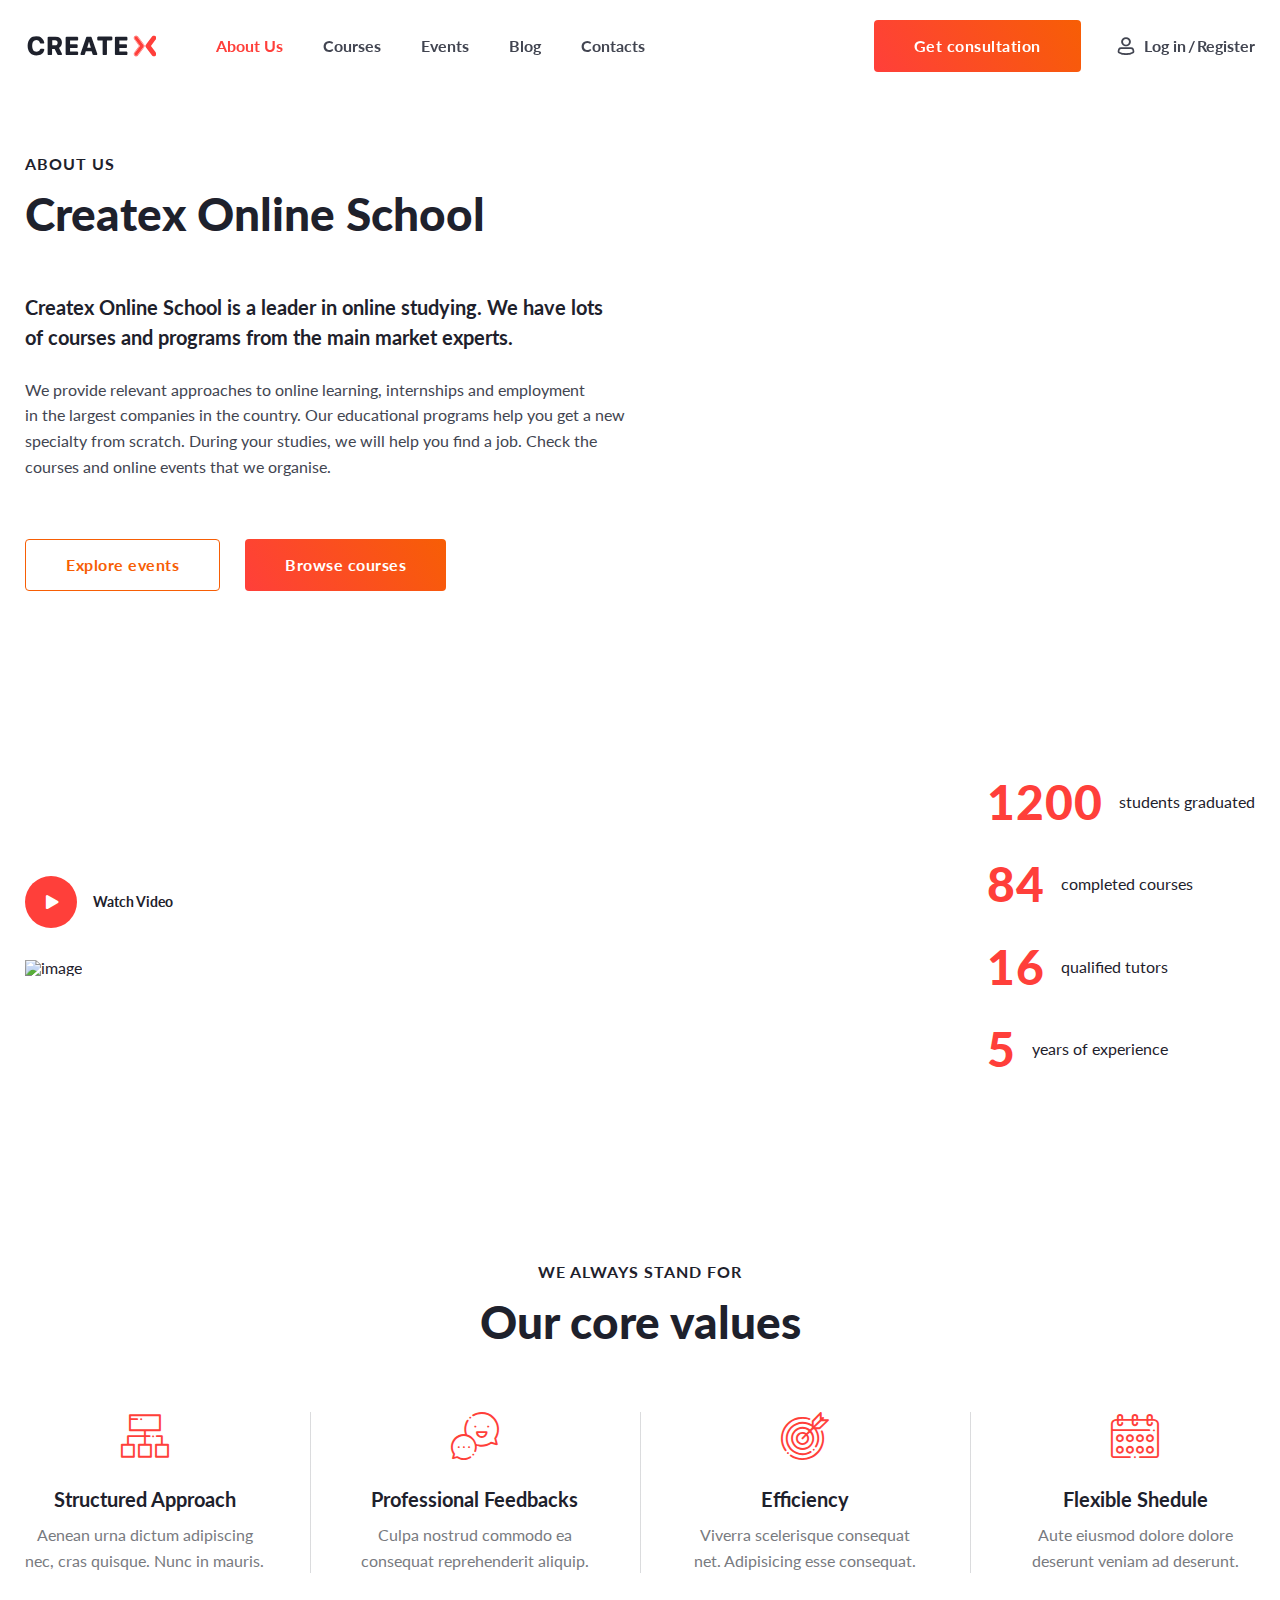
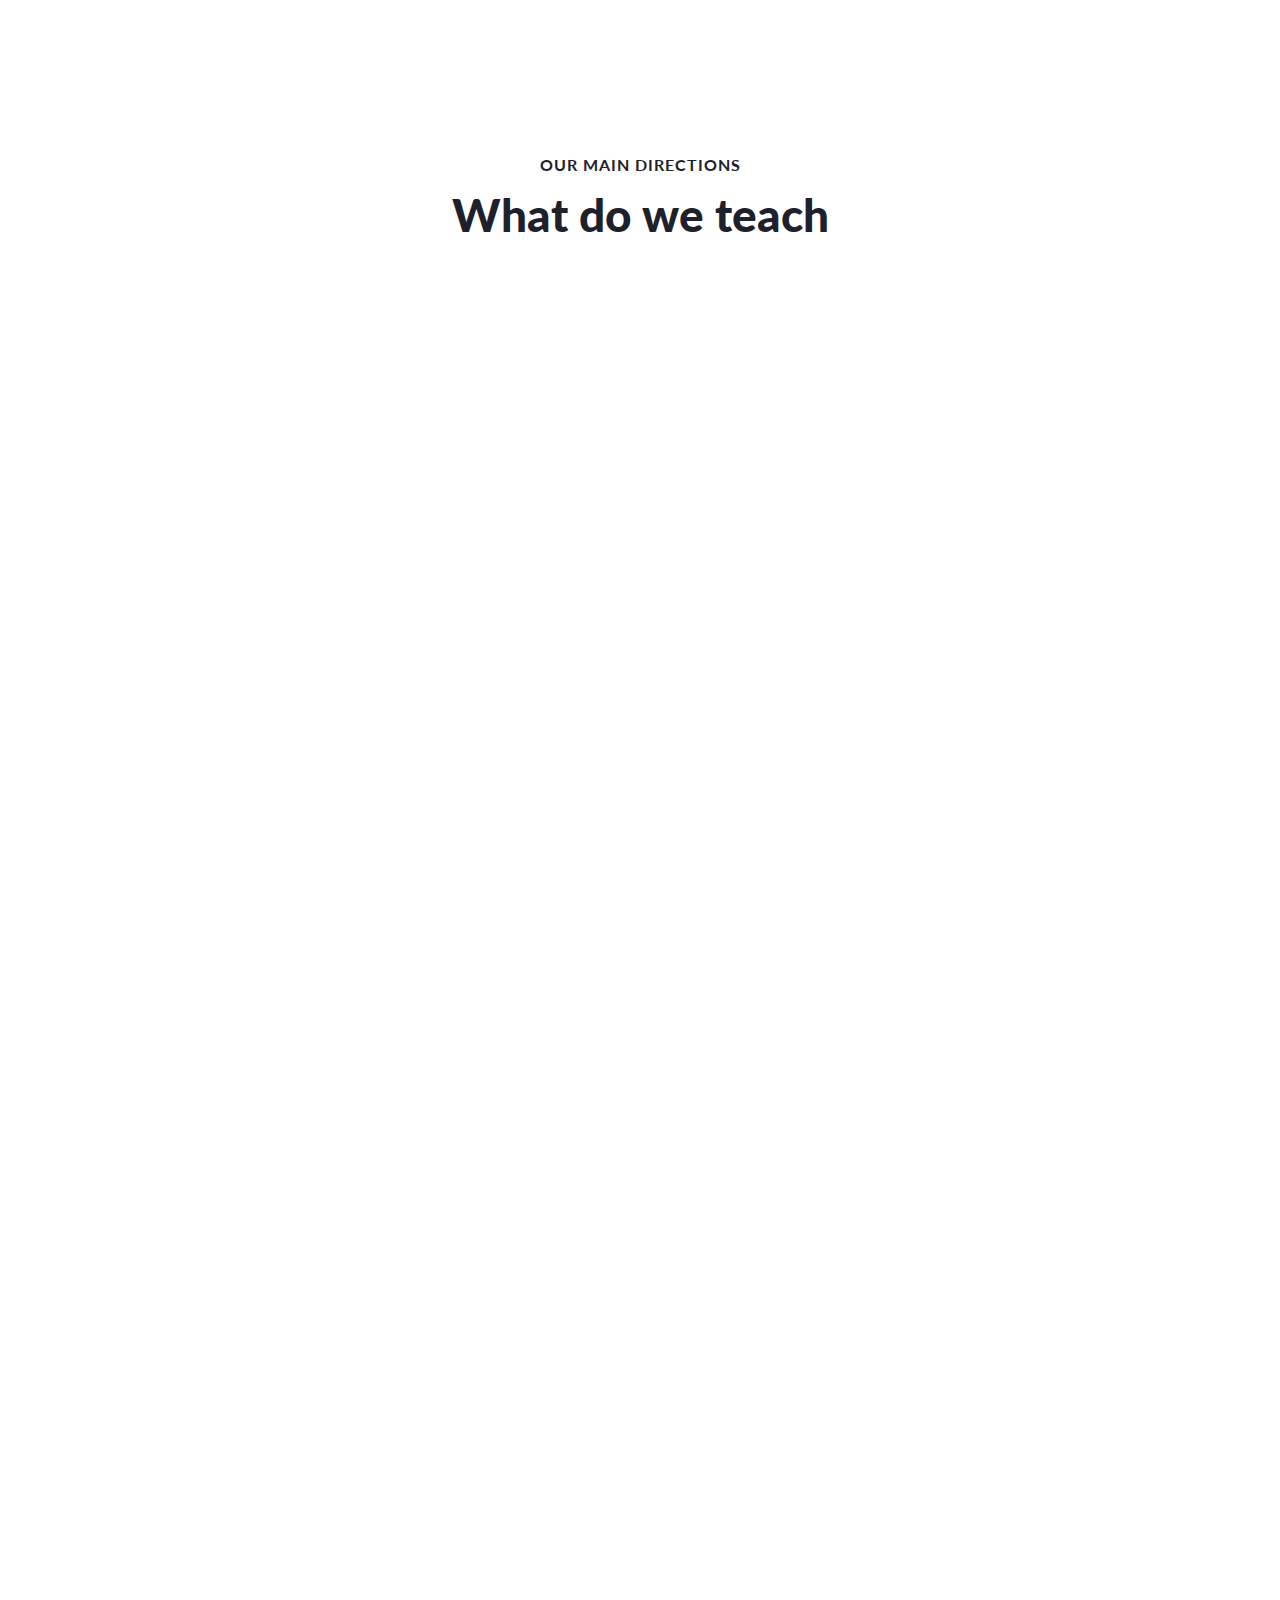
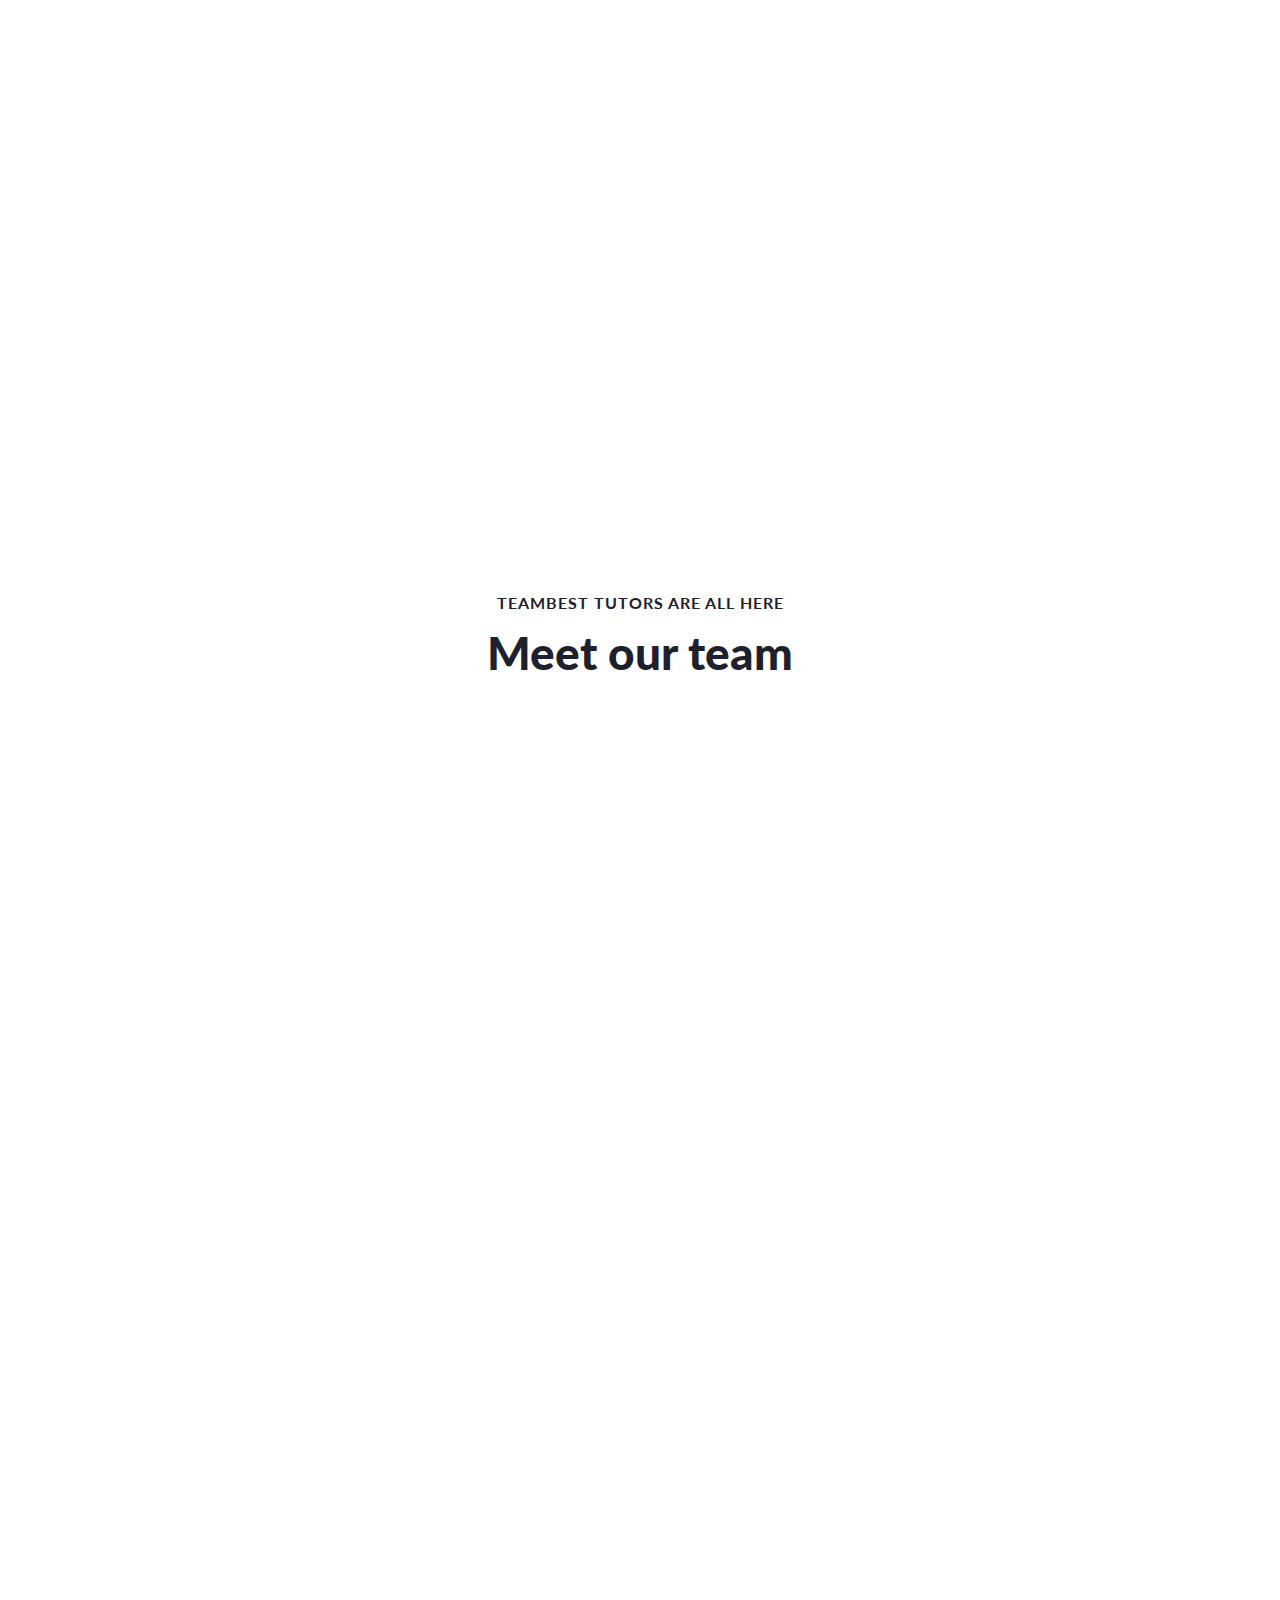
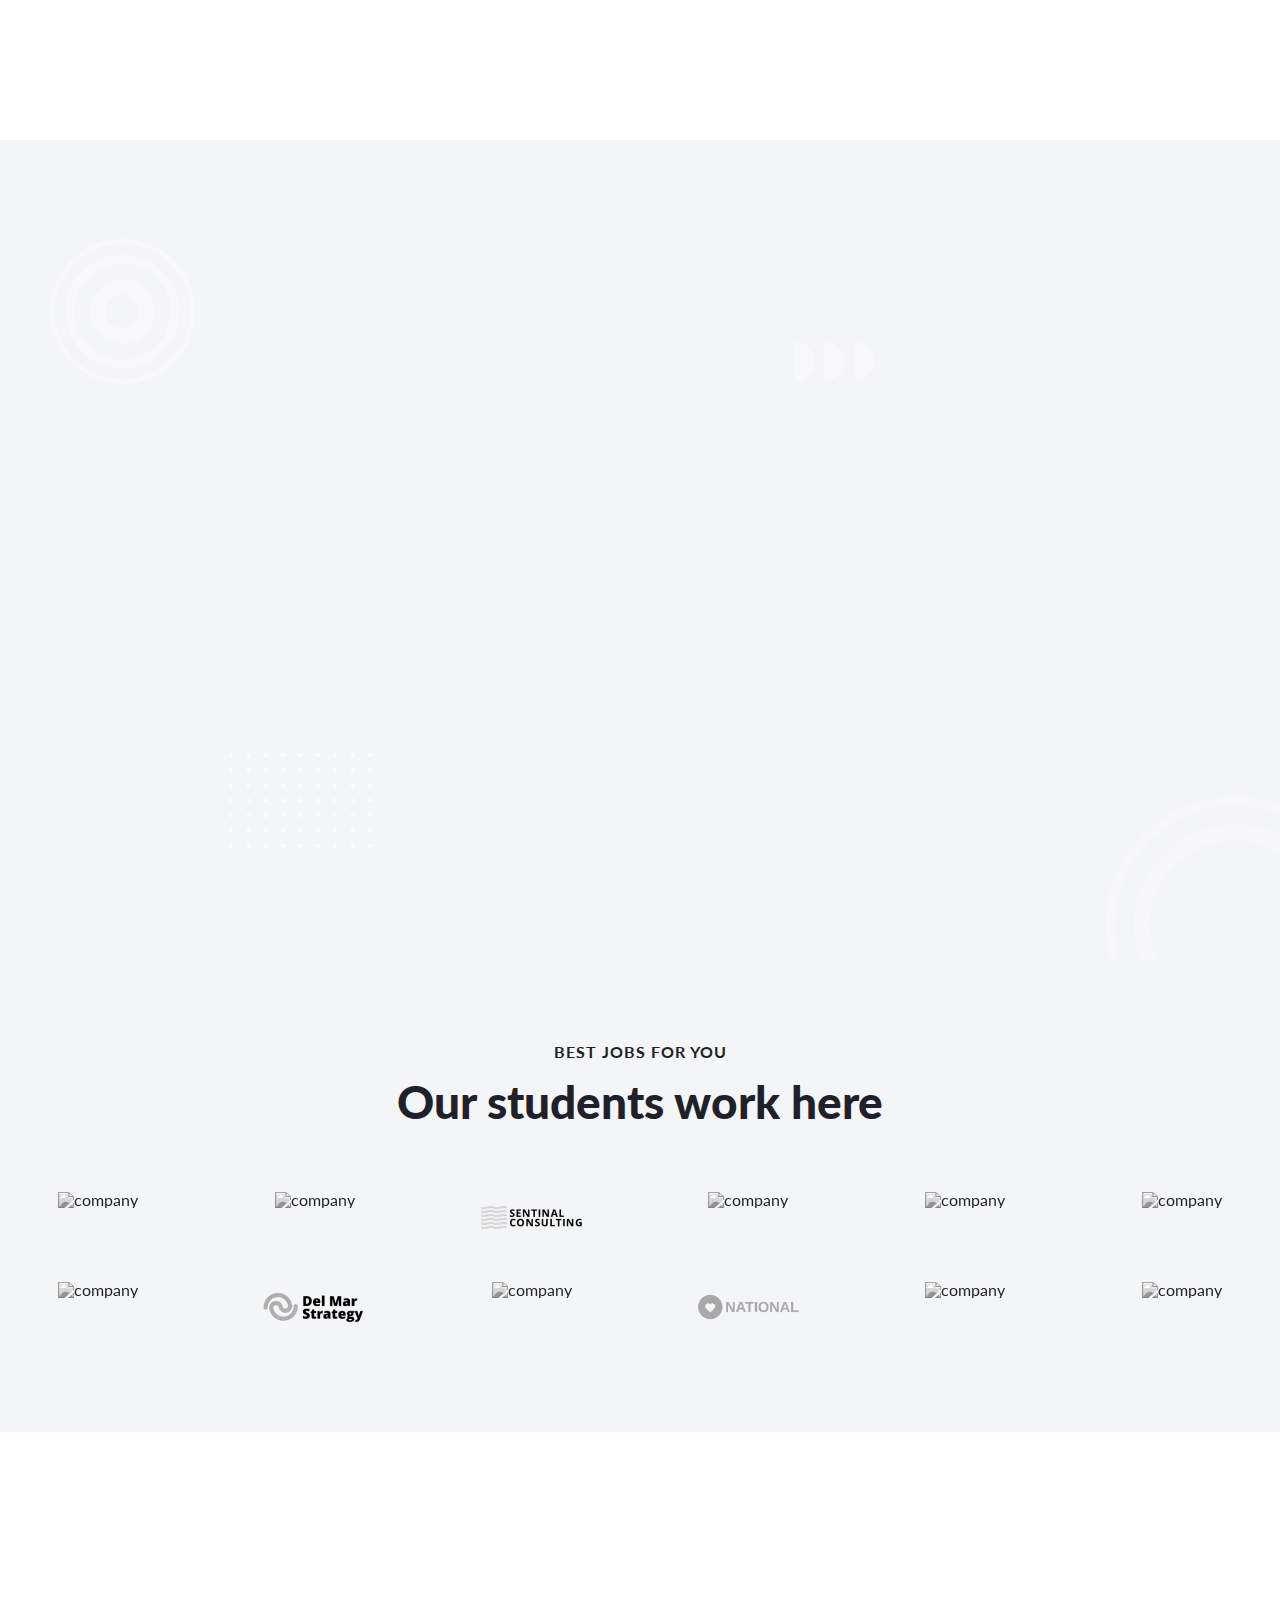
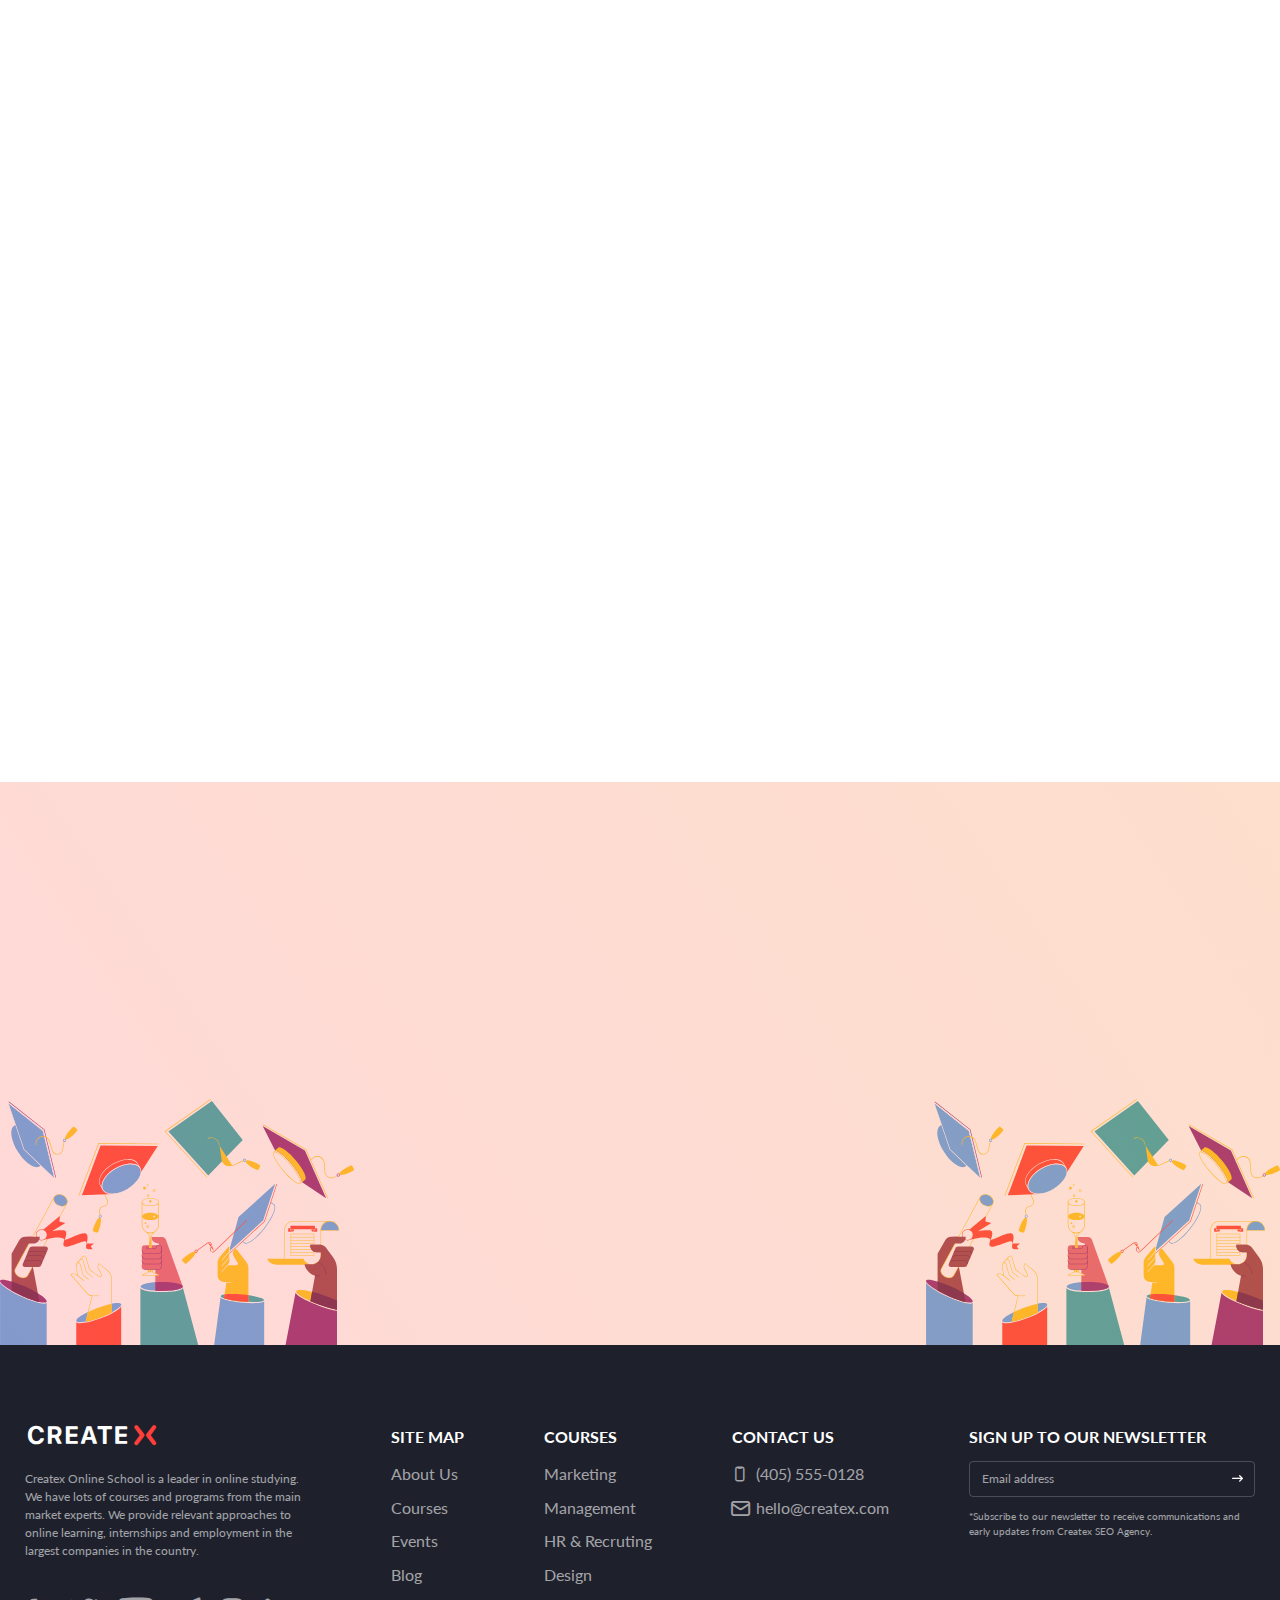
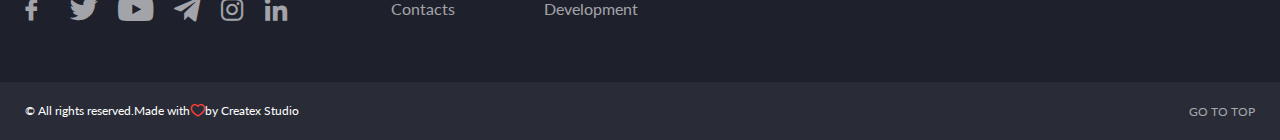
==== about-us.html @ 4a5d887f "Add files via upload" ====
<!DOCTYPE html>
<html lang="en">

<head>
	<title>HomePage</title>
	<meta charset="UTF-8">
	<meta name="format-detection" content="telephone=no">
	<!-- <style>body{opacity: 0;}</style> -->
	<link rel="stylesheet" href="css/style.min.css?_v=20230315200220">
	<link rel="shortcut icon" href="favicon.ico">
	<!-- <meta name="robots" content="noindex, nofollow"> -->
	<meta name="viewport" content="width=device-width, initial-scale=1.0">
</head>



<body>
	<div class="wrapper">
		<header class="header">
			<div class="header__container">
				<div class="header__menu menu">
					<a href="home.html" class="menu__logo logo">
						<span class="logo__text"></span>
						<span class="logo__symbol"></span>
					</a>
					<nav class="menu__body">
						<ul class="menu__list">
							<li class="menu__item"><a href="about-us.html" class="menu__link link">About Us</a></li>
							<li class="menu__item"><a href="courses.html" class="menu__link link">Courses</a></li>
							<li class="menu__item"><a href="events.html" class="menu__link link">Events</a></li>
							<li class="menu__item"><a href="#" class="menu__link link">Blog</a></li>
							<li class="menu__item"><a href="#" class="menu__link link">Contacts</a></li>
						</ul>
						<div class="menu__action action-menu">
							<button data-ripple type="button" class="action-menu__button button">Get consultation</button>
							<div class="action-menu__register">
								<a href="#" class="action-menu__login link _icon-profile">Log in</a>
								<span>/</span>
								<a href="#" class="action-menu__reg link">Register</a>
							</div>
						</div>
					</nav>
					<button type="button" class="menu__icon icon-menu"><span></span></button>
				</div>
			</div>
		</header>
		<main class="page">
			<section class="page__about-us about-us">
				<div class="about-us__container">
					<div class="about-us__content">
						<div class="about-us__block-title block-title">
							<div class="about-us__subtitle subtitle">
								<h1>About us</h1>
							</div>
							<div class="about-us__title title">
								<h2>Createx Online School</h2>
							</div>
							<div class="about-us__value">
								<h3>Createx Online School is a leader in online studying. We have lots of courses and programs from the main market experts.</h3>
							</div>
							<div class="about-us__text">
								<p>
									We provide relevant approaches to online learning, internships and employment in the largest companies in the country. Our educational programs help you get a new specialty from scratch. During your studies, we will help you find a job. Check the courses and online events that we organise.
								</p>
							</div>
						</div>
						<div class="about-us__action">
							<a href="#" class="about-us__button button-border">Explore events</a>
							<a href="#" class="about-us__button button">Browse courses</a>
						</div>
					</div>
					<div data-da=".about-us__content, 992,1" class="about-us__image">
						<img src="img/about-us/main-section/illustration.svg" alt="">
					</div>
				</div>
			</section>

			<div class="page__achievement achievement">
				<div class="achievement__container">
					<div class="achievement__video">
						<a href="#" class="achievement__play-btn play-btn"><span class="_icon-play"></span>Watch Video</a>
						<div class="achievement__image">
							<picture><source srcset="img/about-us/achievement.webp" type="image/webp"><img src="img/about-us/achievement.png" alt="image"></picture>
						</div>
					</div>
					<div class="achievement__statistic statistic">
						<div class="statistic__item">
							<div class="statistic__number">1200</div>
							<p class="statistic__value">students graduated</p>
						</div>
						<div class="statistic__item">
							<div class="statistic__number">84</div>
							<p class="statistic__value">completed courses</p>
						</div>
						<div class="statistic__item">
							<div class="statistic__number">16</div>
							<p class="statistic__value">qualified tutors</p>
						</div>
						<div class="statistic__item">
							<div class="statistic__number">5</div>
							<p class="statistic__value">years of experience</p>
						</div>
					</div>
				</div>
				<div class="achievement__decor decor-achievement">
					<div class="decor-achievement__img-01"></div>
					<div class="decor-achievement__img-02"></div>
				</div>
			</div>

			<section class="page__core-values core-values">
				<div class="core-values__container">
					<div class="core-values__block-title block-title">
						<div class="core-values__subtitle subtitle">
							<h2>We always stand for</h2>
						</div>
						<div class="core-values__title title">
							<h2>Our core values</h2>
						</div>
					</div>
					<div class="core-values__items">
						<div class="core-values__item item-core">
							<div class="item-core__body">
								<div class="item-core__icon _icon-network"></div>
								<div class="item-core__name">Structured Approach</div>
								<div class="item-core__value">Aenean urna dictum adipiscing nec, cras quisque. Nunc in mauris.</div>
							</div>
						</div>
						<div class="core-values__item item-core">
							<div class="item-core__body">
								<div class="item-core__icon _icon-ic-chat"></div>
								<div class="item-core__name">Professional Feedbacks</div>
								<div class="item-core__value">Culpa nostrud commodo ea consequat reprehenderit aliquip.</div>
							</div>
						</div>
						<div class="core-values__item item-core">
							<div class="item-core__body">
								<div class="item-core__icon _icon-ic-target"></div>
								<div class="item-core__name">Efficiency</div>
								<div class="item-core__value">Viverra scelerisque consequat net. Adipisicing esse consequat.</div>
							</div>
						</div>
						<div class="core-values__item item-core">
							<div class="item-core__body">
								<div class="item-core__icon _icon-ic-calendar"></div>
								<div class="item-core__name">Flexible Shedule</div>
								<div class="item-core__value">Aute eiusmod dolore dolore deserunt veniam ad deserunt.</div>
							</div>
						</div>
					</div>
				</div>
			</section>

			<section data-watch data-watch-threshold="0.1" class="page__main-directions main-directions">
				<div class="main-directions__container">
					<div class="main-directions__block-title block-title">
						<div class="main-directions__subtitle subtitle">
							<h2>our main directions</h2>
						</div>
						<div class="main-directions__title title">
							<h2>What do we teach</h2>
						</div>
					</div>
					<div class="main-directions__content">
						<article class="main-directions__post post">
							<div class="post__image">
								<div class="post__img-ibg _lazy">
									<picture><source srcset="img/about-us/main-directions/post-01.webp" type="image/webp"><img src="img/about-us/main-directions/post-01.png" alt="image"></picture>
								</div>
							</div>
							<div class="post__content">
								<div class="item-course__lable item-course__lable--marketing">Marketing</div>
								<p class="post__text">Odio posuere netus quisque faucibus lectus arcu donec. Eget dictum eu viverra faucibus. Viverra scelerisque consequat.</p>
								<a href="#" class="post__more more-action">Check courses</a>
							</div>
						</article>
						<article class="main-directions__post post">
							<div class="post__image">
								<div class="post__img-ibg _lazy">
									<picture><source srcset="img/about-us/main-directions/post-02.webp" type="image/webp"><img src="img/about-us/main-directions/post-02.png" alt="image"></picture>
								</div>
							</div>
							<div class="post__content">
								<div class="item-course__lable item-course__lable--management">Management</div>
								<p class="post__text">Odio posuere netus quisque faucibus lectus arcu donec. Eget dictum eu viverra faucibus. Viverra scelerisque consequat.</p>
								<a href="#" class="post__more more-action">Check courses</a>
							</div>
						</article>
						<article class="main-directions__post post">
							<div class="post__image">
								<div class="post__img-ibg _lazy">
									<picture><source srcset="img/about-us/main-directions/post-03.webp" type="image/webp"><img src="img/about-us/main-directions/post-03.png" alt="image"></picture>
								</div>
							</div>
							<div class="post__content">
								<div class="item-course__lable item-course__lable--hr">HR & Recruting</div>
								<p class="post__text">Odio posuere netus quisque faucibus lectus arcu donec. Eget dictum eu viverra faucibus. Viverra scelerisque consequat.</p>
								<a href="#" class="post__more more-action">Check courses</a>
							</div>
						</article>
						<article class="main-directions__post post">
							<div class="post__image">
								<div class="post__img-ibg _lazy">
									<picture><source srcset="img/about-us/main-directions/post-04.webp" type="image/webp"><img src="img/about-us/main-directions/post-04.png" alt="image"></picture>
								</div>
							</div>
							<div class="post__content">
								<div class="item-course__lable item-course__lable--design">Design</div>
								<p class="post__text">Odio posuere netus quisque faucibus lectus arcu donec. Eget dictum eu viverra faucibus. Viverra scelerisque consequat.</p>
								<a href="#" class="post__more more-action">Check courses</a>
							</div>
						</article>
						<article class="main-directions__post post">
							<div class="post__image">
								<div class="post__img-ibg _lazy">
									<picture><source srcset="img/about-us/main-directions/post-05.webp" type="image/webp"><img src="img/about-us/main-directions/post-05.png" alt="image"></picture>
								</div>
							</div>
							<div class="post__content">
								<div class="item-course__lable item-course__lable--development">Development</div>
								<p class="post__text">Odio posuere netus quisque faucibus lectus arcu donec. Eget dictum eu viverra faucibus. Viverra scelerisque consequat.</p>
								<a href="#" class="post__more more-action">Check courses</a>
							</div>
						</article>
						<article class="main-directions__post post">
							<div class="post__coming-soon">
								<span>New studying program coming soon...</span>
							</div>
						</article>
					</div>
				</div>
			</section>

			<section data-watch data-watch-threshold="0.1" class="page__studying-process studying-process">
				<div class="studying-process__container">
					<div class="studying-process__content">
						<div class="studying-process__block-title block-title">
							<div class="studying-process__subtitle subtitle">
								<h2>Studying process</h2>
							</div>
							<div class="studying-process__title title">
								<h2>That’s how we do it</h2>
							</div>
						</div>
						<div class="studying-process__items">
							<div class="studying-process__item item-process">
								<div class="item-process__body">
									<div class="item-process__number">
										<span>STEP 1</span>
									</div>
									<div class="item-process__title">
										<h6>Watching online video lectures</h6>
									</div>
									<div class="item-process__text">
										<p>Aliquam turpis viverra quam sit interdum blandit posuere pellentesque. Nisl, imperdiet gravida massa neque.</p>
									</div>
								</div>
								<div class="item-process__decor"></div>
							</div>
							<div class="studying-process__item item-process">
								<div class="item-process__body">
									<div class="item-process__number">
										<span>STEP 2</span>
									</div>
									<div class="item-process__title">
										<h6>Passing test</h6>
									</div>
									<div class="item-process__text">
										<p>Facilisis pellentesque quis accumsan ultricies. Eu egestas eget feugiat lacus, amet, sollicitudin egestas laoreet etiam. </p>
									</div>
								</div>
								<div class="item-process__decor"></div>
							</div>
							<div class="studying-process__item item-process">
								<div class="item-process__body">
									<div class="item-process__number">
										<span>STEP 3</span>
									</div>
									<div class="item-process__title">
										<h6>Curator’s feedback</h6>
									</div>
									<div class="item-process__text">
										<p>Eget amet, enim pharetra leo egestas nisi, odio imperdiet facilisis. Aliquet orci varius volutpat egestas facilisi lobortis. </p>
									</div>
								</div>
								<div class="item-process__decor"></div>
							</div>
							<div class="studying-process__item item-process">
								<div class="item-process__decor"></div>
								<div class="item-process__body">
									<div class="item-process__number">
										<span>STEP 4</span>
									</div>
									<div class="item-process__title">
										<h6>Corrections if needed</h6>
									</div>
									<div class="item-process__text">
										<p>Non tempor pulvinar tincidunt aliquam. Placerat ultricies malesuada dui auctor.</p>
									</div>
								</div>
							</div>
						</div>
					</div>
					<div data-da=".studying-process__content, 768,1" class="studying-process__img">
						<div class="studying-process__image">
							<img src="img/about-us/studying-process/illustration.svg" alt="illustration">
						</div>
					</div>
				</div>
				<div class="studying-process__decor decor-studying-process">
					<div class="decor-studying-process__img-01"></div>
				</div>
			</section>

			<section data-watch data-watch-threshold="0.1" class="page__our-team our-team">
				<div class="our-team__container">
					<div class="our-team__block-title block-title">
						<div class="our-team__subtitle subtitle">
							<h2>teamBest tutors are all here</h2>
						</div>
						<div class="our-team__title title">
							<h3>Meet our team</h3>
						</div>
					</div>
					<div class="our-team__body">
						<article class="our-team__content">
							<div class="our-team__image-body">
								<div class="our-team__image-ibg">
									<picture><source srcset="img/testimonials/dianne-russell.webp" type="image/webp"><img src="img/testimonials/dianne-russell.png" alt="dianne-russell"></picture>
								</div>
								<div class="our-team__social social-link">
									<a href="#" class="social-link__item _icon-facebook"></a>
									<a href="#" class="social-link__item _icon-instagram"></a>
									<a href="#" class="social-link__item _icon-linkedin"></a>
								</div>
							</div>
							<div class="our-team__lector lector-team">
								<div class="lector-team__name">Dianne Russell</div>
								<div class="lector-team__profession">Founder and CEO</div>
							</div>
						</article>
						<article class="our-team__content">
							<div class="our-team__image-body">
								<div class="our-team__image-ibg _lazy">
									<picture><source srcset="img/testimonials/jerome-bell.webp" type="image/webp"><img src="img/testimonials/jerome-bell.png" alt="Jerome Bell"></picture>
								</div>
								<div class="our-team__social social-link">
									<a href="#" class="social-link__item _icon-facebook"></a>
									<a href="#" class="social-link__item _icon-instagram"></a>
									<a href="#" class="social-link__item _icon-linkedin"></a>
								</div>
							</div>
							<div class="our-team__lector lector-team">
								<div class="lector-team__name">Jerome Bell</div>
								<div class="lector-team__profession">Founder and Program Director</div>
							</div>
						</article>
						<article class="our-team__content">
							<div class="our-team__image-body">
								<div class="our-team__image-ibg _lazy">
									<picture><source srcset="img/testimonials/kristin-watson.webp" type="image/webp"><img src="img/testimonials/kristin-watson.png" alt="Kristin Watson"></picture>
								</div>
								<div class="our-team__social social-link">
									<a href="#" class="social-link__item _icon-facebook"></a>
									<a href="#" class="social-link__item _icon-instagram"></a>
									<a href="#" class="social-link__item _icon-linkedin"></a>
								</div>
							</div>
							<div class="our-team__lector lector-team">
								<div class="lector-team__name">Kristin Watson</div>
								<div class="lector-team__profession">Marketer, Curator of Marketing Course</div>
							</div>
						</article>
						<article class="our-team__content">
							<div class="our-team__image-body">
								<div class="our-team__image-ibg _lazy">
									<picture><source srcset="img/testimonials/marvin-mckinney.webp" type="image/webp"><img src="img/testimonials/marvin-mckinney.png" alt="Marvin McKinney"></picture>
								</div>
								<div class="our-team__social social-link">
									<a href="#" class="social-link__item _icon-facebook"></a>
									<a href="#" class="social-link__item _icon-instagram"></a>
									<a href="#" class="social-link__item _icon-linkedin"></a>
								</div>
							</div>
							<div class="our-team__lector lector-team">
								<div class="lector-team__name">Marvin McKinney</div>
								<div class="lector-team__profession">PM, Curator of Management Course</div>
							</div>
						</article>
						<article class="our-team__content">
							<div class="our-team__image-body">
								<div class="our-team__image-ibg _lazy">
									<picture><source srcset="img/testimonials/leslie-alexander-li.webp" type="image/webp"><img src="img/testimonials/leslie-alexander-li.png" alt="Leslie Alexander Li"></picture>
								</div>
								<div class="our-team__social social-link">
									<a href="#" class="social-link__item _icon-facebook"></a>
									<a href="#" class="social-link__item _icon-instagram"></a>
									<a href="#" class="social-link__item _icon-linkedin"></a>
								</div>
							</div>
							<div class="our-team__lector lector-team">
								<div class="lector-team__name">Leslie Alexander Li</div>
								<div class="lector-team__profession">Curator of HR & Recruting Course</div>
							</div>
						</article>
						<article class="our-team__content">
							<div class="our-team__image-body">
								<div class="our-team__image-ibg _lazy">
									<picture><source srcset="img/testimonials/kathryn-murphy.webp" type="image/webp"><img src="img/testimonials/kathryn-murphy.png" alt="Kathryn Murphy"></picture>
								</div>
								<div class="our-team__social social-link">
									<a href="#" class="social-link__item _icon-facebook"></a>
									<a href="#" class="social-link__item _icon-instagram"></a>
									<a href="#" class="social-link__item _icon-linkedin"></a>
								</div>
							</div>
							<div class="our-team__lector lector-team">
								<div class="lector-team__name">Kathryn Murphy</div>
								<div class="lector-team__profession">Analyst and Marketing specialist</div>
							</div>
						</article>
						<article class="our-team__content">
							<div class="our-team__image-body">
								<div class="our-team__image-ibg _lazy">
									<picture><source srcset="img/testimonials/brooklyn-simmons.webp" type="image/webp"><img src="img/testimonials/brooklyn-simmons.png" alt="Brooklyn Simmons"></picture>
								</div>
								<div class="our-team__social social-link">
									<a href="#" class="social-link__item _icon-facebook"></a>
									<a href="#" class="social-link__item _icon-instagram"></a>
									<a href="#" class="social-link__item _icon-linkedin"></a>
								</div>
							</div>
							<div class="our-team__lector lector-team">
								<div class="lector-team__name">Brooklyn Simmons</div>
								<div class="lector-team__profession">Curator of Development Course</div>
							</div>
						</article>
						<article class="our-team__content">
							<div class="our-team__image-body">
								<div class="our-team__image-ibg _lazy">
									<picture><source srcset="img/testimonials/cody-fisher.webp" type="image/webp"><img src="img/testimonials/cody-fisher.png" alt="Cody Fisher"></picture>
								</div>
								<div class="our-team__social social-link">
									<a href="#" class="social-link__item _icon-facebook"></a>
									<a href="#" class="social-link__item _icon-instagram"></a>
									<a href="#" class="social-link__item _icon-linkedin"></a>
								</div>
							</div>
							<div class="our-team__lector lector-team">
								<div class="lector-team__name">Cody Fisher</div>
								<div class="lector-team__profession">UX Designer, Curator of Design Course</div>
							</div>
						</article>
					</div>
				</div>
				<div class="our-team__decor decor-our-team">
					<div class="decor-our-team__img-01 _lazy"></div>
				</div>
			</section>

			<section data-watch data-watch-threshold="0.1" class="page__testimonials testimonials">
				<div class="testimonials__body-response body-response">
					<div class="body-response__container">
						<div class="body-response__reviews reviews">
							<div class="reviews__content">
								<div class="reviews__block-title block-title">
									<h3 class="reviews__subtitle subtitle">TESTIMONIALS</h3>
									<h2 class="reviews__title title">What our students say</h2>
								</div>
								<div class="reviews__items">
									<div class="reviews__action-button reviews__action-button--prev">
										<button type="button" class="reviews__button swiper-button-prev _icon-arrow"></button>
									</div>
									<div class="reviews__action-button reviews__action-button--next">
										<button type="button" class="reviews__button swiper-button-next _icon-arrow-next"></button>
									</div>
									<div class="reviews__slider swiper">
										<!-- Частина слайдера, що рухається -->
										<div class="reviews__wrapper swiper-wrapper">
											<!-- Слайд -->
											<div class="reviews__slide swiper-slide slide-reviews">
												<div class="slide-reviews__content">
													<div class="slide-reviews__body _icon-braces">
														<q class="slide-reviews__quote">
															Lorem ipsum dolor sit amet, consectetur adipiscing elit. Justo, amet lectus quam viverra mus lobortis fermentum amet, eu. Pulvinar eu sed purus facilisi. Vitae id turpis tempus ornare turpis quis non. Congue tortor in euismod vulputate etiam eros. Pulvinar neque pharetra arcu diam maecenas diam integer in.
														</q>
														<div class="slide-reviews__user user-comment">
															<div class="user-comment__image _lazy">
																<picture><source srcset="img/testimonials/user.webp" type="image/webp"><img src="img/testimonials/user.jpeg" alt="user-image"></picture>
															</div>
															<div class="user-comment__name">Eleanor Pena</div>
															<div class="user-comment__value">Position, Course</div>
														</div>
													</div>
												</div>
											</div>
											<div class="reviews__slide swiper-slide slide-reviews">
												<div class="slide-reviews__content">
													<div class="slide-reviews__body _icon-braces">
														<q class="slide-reviews__quote">
															Lorem ipsum dolor sit amet, consectetur adipiscing elit. Justo, amet lectus quam viverra mus lobortis fermentum amet, eu. Pulvinar eu sed purus facilisi. Vitae id turpis tempus ornare turpis quis non. Congue tortor in euismod vulputate etiam eros. Pulvinar neque pharetra arcu diam maecenas diam integer in.
														</q>
														<div class="slide-reviews__user user-comment">
															<div class="user-comment__image _lazy">
																<picture><source srcset="img/testimonials/user.webp" type="image/webp"><img src="img/testimonials/user.jpeg" alt="user-image"></picture>
															</div>
															<div class="user-comment__name">Eleanor Pena</div>
															<div class="user-comment__value">Position, Course</div>
														</div>
													</div>
												</div>
											</div>
											<div class="reviews__slide swiper-slide slide-reviews">
												<div class="slide-reviews__content">
													<div class="slide-reviews__body _icon-braces">
														<q class="slide-reviews__quote">
															Lorem ipsum dolor sit amet, consectetur adipiscing elit. Justo, amet lectus quam viverra mus lobortis fermentum amet, eu. Pulvinar eu sed purus facilisi. Vitae id turpis tempus ornare turpis quis non. Congue tortor in euismod vulputate etiam eros. Pulvinar neque pharetra arcu diam maecenas diam integer in.
															Lorem ipsum dolor sit amet, consectetur adipiscing elit. Justo, amet lectus quam viverra mus lobortis fermentum amet, eu. Pulvinar eu sed purus facilisi. Vitae id turpis tempus ornare turpis quis non. Congue tortor in euismod vulputate etiam eros. Pulvinar neque pharetra arcu diam maecenas diam integer in.
														</q>
														<div class="slide-reviews__user user-comment">
															<div class="user-comment__image _lazy">
																<picture><source srcset="img/testimonials/user.webp" type="image/webp"><img src="img/testimonials/user.jpeg" alt="user-image"></picture>
															</div>
															<div class="user-comment__name">Eleanor Pena</div>
															<div class="user-comment__value">Position, Course</div>
														</div>
													</div>
												</div>
											</div>
											<div class="reviews__slide swiper-slide slide-reviews">
												<div class="slide-reviews__content">
													<div class="slide-reviews__body _icon-braces">
														<q class="slide-reviews__quote">
															Lorem ipsum dolor sit amet, consectetur adipiscing elit. Justo, amet lectus quam viverra mus lobortis fermentum amet, eu. Pulvinar eu sed purus facilisi. Vitae id turpis tempus ornare turpis quis non. Congue tortor in euismod vulputate etiam eros. Pulvinar neque pharetra arcu diam maecenas diam integer in.
														</q>
														<div class="slide-reviews__user user-comment">
															<div class="user-comment__image _lazy">
																<picture><source srcset="img/testimonials/user.webp" type="image/webp"><img src="img/testimonials/user.jpeg" alt="user-image"></picture>
															</div>
															<div class="user-comment__name">Eleanor Pena</div>
															<div class="user-comment__value">Position, Course</div>
														</div>
													</div>
												</div>
											</div>
										</div>
										<!-- Якщо потрібна пагінація -->
									</div>
								</div>
								<div class="reviews__pagination swiper-pagination"></div>
							</div>
						</div>
					</div>
					<div class="body-response__decor decor-body-response">
						<div class="decor-body-response__image-04 _lazy"></div>
						<div class="decor-body-response__image-05 _lazy"></div>
						<div class="decor-body-response__image-06 _lazy"></div>
						<div class="decor-body-response__image-07 _lazy"></div>
					</div>
				</div>
				<div class="testimonials__company company">
					<div class="company__container">
						<div class="company__block-title block-title">
							<div class="company__subtitle subtitle">
								<h2>best jobs for you</h2>
							</div>
							<div class="company__title title">
								<h3>Our students work here</h3>
							</div>
						</div>
						<div class="company__items">
							<div class="company__item item-company">
								<picture><source srcset="img/about-us/company/logo-1.webp" type="image/webp"><img src="img/about-us/company/logo-1.png" alt="company"></picture>
							</div>
							<div class="company__item item-company">
								<picture><source srcset="img/about-us/company/logo-2.webp" type="image/webp"><img src="img/about-us/company/logo-2.png" alt="company"></picture>
							</div>
							<div class="company__item item-company">
								<picture><source srcset="img/certificate/sentinal.webp" type="image/webp"><img src="img/certificate/sentinal.png" alt="sentinal"></picture>
							</div>
							<div class="company__item item-company">
								<picture><source srcset="img/about-us/company/logo-4.webp" type="image/webp"><img src="img/about-us/company/logo-4.png" alt="company"></picture>
							</div>
							<div class="company__item item-company">
								<picture><source srcset="img/about-us/company/logo-5.webp" type="image/webp"><img src="img/about-us/company/logo-5.png" alt="company"></picture>
							</div>
							<div class="company__item item-company">
								<picture><source srcset="img/about-us/company/logo-6.webp" type="image/webp"><img src="img/about-us/company/logo-6.png" alt="company"></picture>
							</div>
							<div class="company__item item-company">
								<picture><source srcset="img/about-us/company/logo-7.webp" type="image/webp"><img src="img/about-us/company/logo-7.png" alt="company"></picture>
							</div>
							<div class="company__item item-company">
								<picture><source srcset="img/certificate/delmar.webp" type="image/webp"><img src="img/certificate/delmar.png" alt="delmar"></picture>
							</div>
							<div class="company__item item-company">
								<picture><source srcset="img/about-us/company/logo-9.webp" type="image/webp"><img src="img/about-us/company/logo-9.png" alt="company"></picture>
							</div>
							<div class="company__item item-company">
								<picture><source srcset="img/certificate/national.webp" type="image/webp"><img src="img/certificate/national.png" alt="national"></picture>
							</div>
							<div class="company__item item-company">
								<picture><source srcset="img/about-us/company/logo-11.webp" type="image/webp"><img src="img/about-us/company/logo-11.png" alt="company"></picture>
							</div>
							<div class="company__item item-company">
								<picture><source srcset="img/about-us/company/logo-12.webp" type="image/webp"><img src="img/about-us/company/logo-12.png" alt="company"></picture>
							</div>
						</div>
					</div>
				</div>
			</section>

			<section data-watch data-watch-threshold="0.1" class="page__blog blog">
				<div class="blog__container">
					<div class="blog__body">
						<div class="blog__block-title block-title">
							<h3 class="blog__subtitle subtitle">Our blog</h3>
							<h2 class="blog__title title">Latest posts</h2>
						</div>
						<a href="#" class="blog__button button">Go to blog</a>
					</div>
					<div class="blog__items">
						<article class="blog__post post">
							<div class="post__image">
								<div class="post__img-ibg _lazy">
									<picture><source srcset="img/blog/image-01.webp" type="image/webp"><img src="img/blog/image-01.jpeg" alt="image"></picture>
								</div>
								<a href="#" class="post__action _icon-podcast">Podcast</a>
							</div>
							<div class="post__content">
								<div class="post__date date-block">
									<div class="date-block__item date-block__item--value">Marketing</div>
									<div class="date-block__item date-block__item--month _icon-calendar">September 4, 2020</div>
									<div class="date-block__item date-block__item--time _icon-clock">36 min</div>
								</div>
								<h2 class="post__title">What is traffic arbitrage and does it really make money?</h2>
								<p class="post__text">Pharetra, ullamcorper iaculis viverra parturient sed id sed. Convallis proin dignissim lacus, purus gravida...</p>
								<a href="#" class="post__more more-action">Listen</a>
							</div>
						</article>
						<article class="blog__post post">
							<div class="post__image">
								<div class="post__img-ibg _lazy">
									<picture><source srcset="img/blog/image-02.webp" type="image/webp"><img src="img/blog/image-02.jpeg" alt="image"></picture>
								</div>
								<a href="#" class="post__action _icon-play-video">Video</a>
							</div>
							<div class="post__content">
								<div class="post__date date-block">
									<div class="date-block__item date-block__item--value">Management</div>
									<div class="date-block__item date-block__item--month _icon-calendar">August 25, 2020</div>
									<div class="date-block__item date-block__item--time _icon-clock">45 min</div>
								</div>
								<h2 class="post__title">What to do and who to talk to if you want to get feedback on the product</h2>
								<p class="post__text">Neque a, senectus consectetur odio in aliquet nec eu. Ultricies ac nibh urna urna sagittis faucibus...</p>
								<a href="#" class="post__more more-action">Watch</a>
							</div>
						</article>
						<article class="blog__post post">
							<div class="post__image">
								<div class="post__img-ibg _lazy">
									<picture><source srcset="img/blog/image-03.webp" type="image/webp"><img src="img/blog/image-03.jpeg" alt="image"></picture>
								</div>
								<a href="#" class="post__action _icon-article">Article</a>
							</div>
							<div class="post__content">
								<div class="post__date date-block">
									<div class="date-block__item date-block__item--value">Design</div>
									<div class="date-block__item date-block__item--month _icon-calendar">August 8, 2020</div>
									<!-- <div class="date-block__item date-block__item--time _icon-clock"></div> -->
								</div>
								<h2 class="post__title">Should you choose a creative profession if you are attracted to creativity?</h2>
								<p class="post__text">Curabitur nisl tincidunt eros venenatis vestibulum ac placerat. Tortor, viverra sed vulputate ultrices...</p>
								<a href="#" class="post__more more-action">Read</a>
							</div>
						</article>
					</div>
				</div>
			</section>

			<section data-watch data-watch-threshold="0.1" class="page__subscribe subscribe">
				<div class="subscribe__container">
					<div class="subscribe__block-title block-title">
						<h3 class="subscribe__subtitle subtitle">Don’t miss anything</h3>
						<h2 class="subscribe__title title">Subscribe to the Createx School announcements</h2>
					</div>
					<div class="subscribe__form form">
						<form class="form__line" action="files/sendmail/sendmail.php" method="POST">
							<input type="text" name="form[email]" data-error="" data-required placeholder="Your working email" class="form__input input">
							<button type="submit" class="form__button button">Subscribe</button>
						</form>
					</div>
				</div>
				<div class="subscribe__decor decor-subscribe">
					<div class="decor-subscribe__image-01 _lazy"></div>
					<div class="decor-subscribe__image-02 _lazy"></div>
				</div>
			</section>

		</main>
		<footer data-spollers="500,max" class="footer">
			<div class="footer__content">
				<div class="footer__container">
					<div class="footer__columns">
						<div class="footer__column">
							<a href="home.html" class="footer__logo logo">
								<span class="logo__text"></span>
								<span class="logo__symbol"></span>
							</a>
							<div class="footer__text">
								<p>
									Createx Online School is a leader in online studying. We have lots of courses and programs from the main market experts. We provide relevant approaches to online learning, internships and employment in the largest companies in the country.
								</p>
							</div>
							<div class="footer__social social-footer">
								<a href="#" class="social-footer__item _icon-facebook"></a>
								<a href="#" class="social-footer__item _icon-twitter"></a>
								<a href="#" class="social-footer__item _icon-youtube"></a>
								<a href="#" class="social-footer__item _icon-telegram"></a>
								<a href="#" class="social-footer__item _icon-instagram"></a>
								<a href="#" class="social-footer__item _icon-linkedin"></a>
							</div>
						</div>
						<div class="footer__column">
							<div class="footer__link link-footer">
								<button type="button" data-spoller class="link-footer__title">SITE MAP</button>
								<div class="link-footer__body">
									<div class="link-footer__items">
										<a href="about-us.html" class="link-footer__item link">About Us</a>
										<a href="courses.html" class="link-footer__item link">Courses</a>
										<a href="events.html" class="link-footer__item link">Events</a>
										<a href="#" class="link-footer__item link">Blog</a>
										<a href="#" class="link-footer__item link">Contacts</a>
									</div>
								</div>
							</div>
						</div>
						<div class="footer__column">
							<div class="footer__link link-footer">
								<button type="button" data-spoller class="link-footer__title">COURSES</button>
								<div class="link-footer__body">
									<div class="link-footer__items">
										<a href="#" class="link-footer__item link">Marketing</a>
										<a href="#" class="link-footer__item link">Management</a>
										<a href="#" class="link-footer__item link">HR & Recruting</a>
										<a href="#" class="link-footer__item link">Design</a>
										<a href="#" class="link-footer__item link">Development</a>
									</div>
								</div>
							</div>
						</div>
						<div class="footer__column">
							<div class="footer__link link-footer">
								<button type="button" data-spoller class="link-footer__title spollers__title">CONTACT US</button>
								<div class="link-footer__body">
									<div class="link-footer__items">
										<a href="tel:4055550128" class="link-footer__item link _icon-phone">(405) 555-0128</a>
										<a href="mailto:hello@createx.com" class="link-footer__item link _icon-mail">hello@createx.com</a>
									</div>
								</div>
							</div>
						</div>
						<div class="footer__column footer__column--mail">
							<div class="footer__link footer__link--mail link-footer">
								<div class="link-footer__title">SIGN UP TO OUR NEWSLETTER</div>
								<div class="link-footer__body">
									<div class="link-footer__items">
										<form class="link-footer__form" action="files/sendmail/sendmail.php" method="POST">
											<div class="link-footer__subscribe">
												<input type="text" name="form[email]" data-error="" data-required placeholder="Email address" class="link-footer__input input">
												<button type="submit" class="link-footer__button"></button>
											</div>
										</form>
										<div class="link-footer__text">
											<p>
												*Subscribe to our newsletter to receive communications and early updates from Createx SEO Agency.
											</p>
										</div>
									</div>
								</div>
							</div>
						</div>
					</div>
				</div>
			</div>
			<div class="footer__police police">
				<div class="police__container">
					<div class="police__value">
						<p>
							© All rights reserved.Made with <span class="_icon-heart"></span> by Createx Studio
						</p>
					</div>
					<button id="topbutton" class="police__top-button" type="button">GO TO TOP</button>
				</div>
			</div>
		</footer>
	</div>
	<script src="js/app.min.js?_v=20230315200220"></script>
</body>

</html>
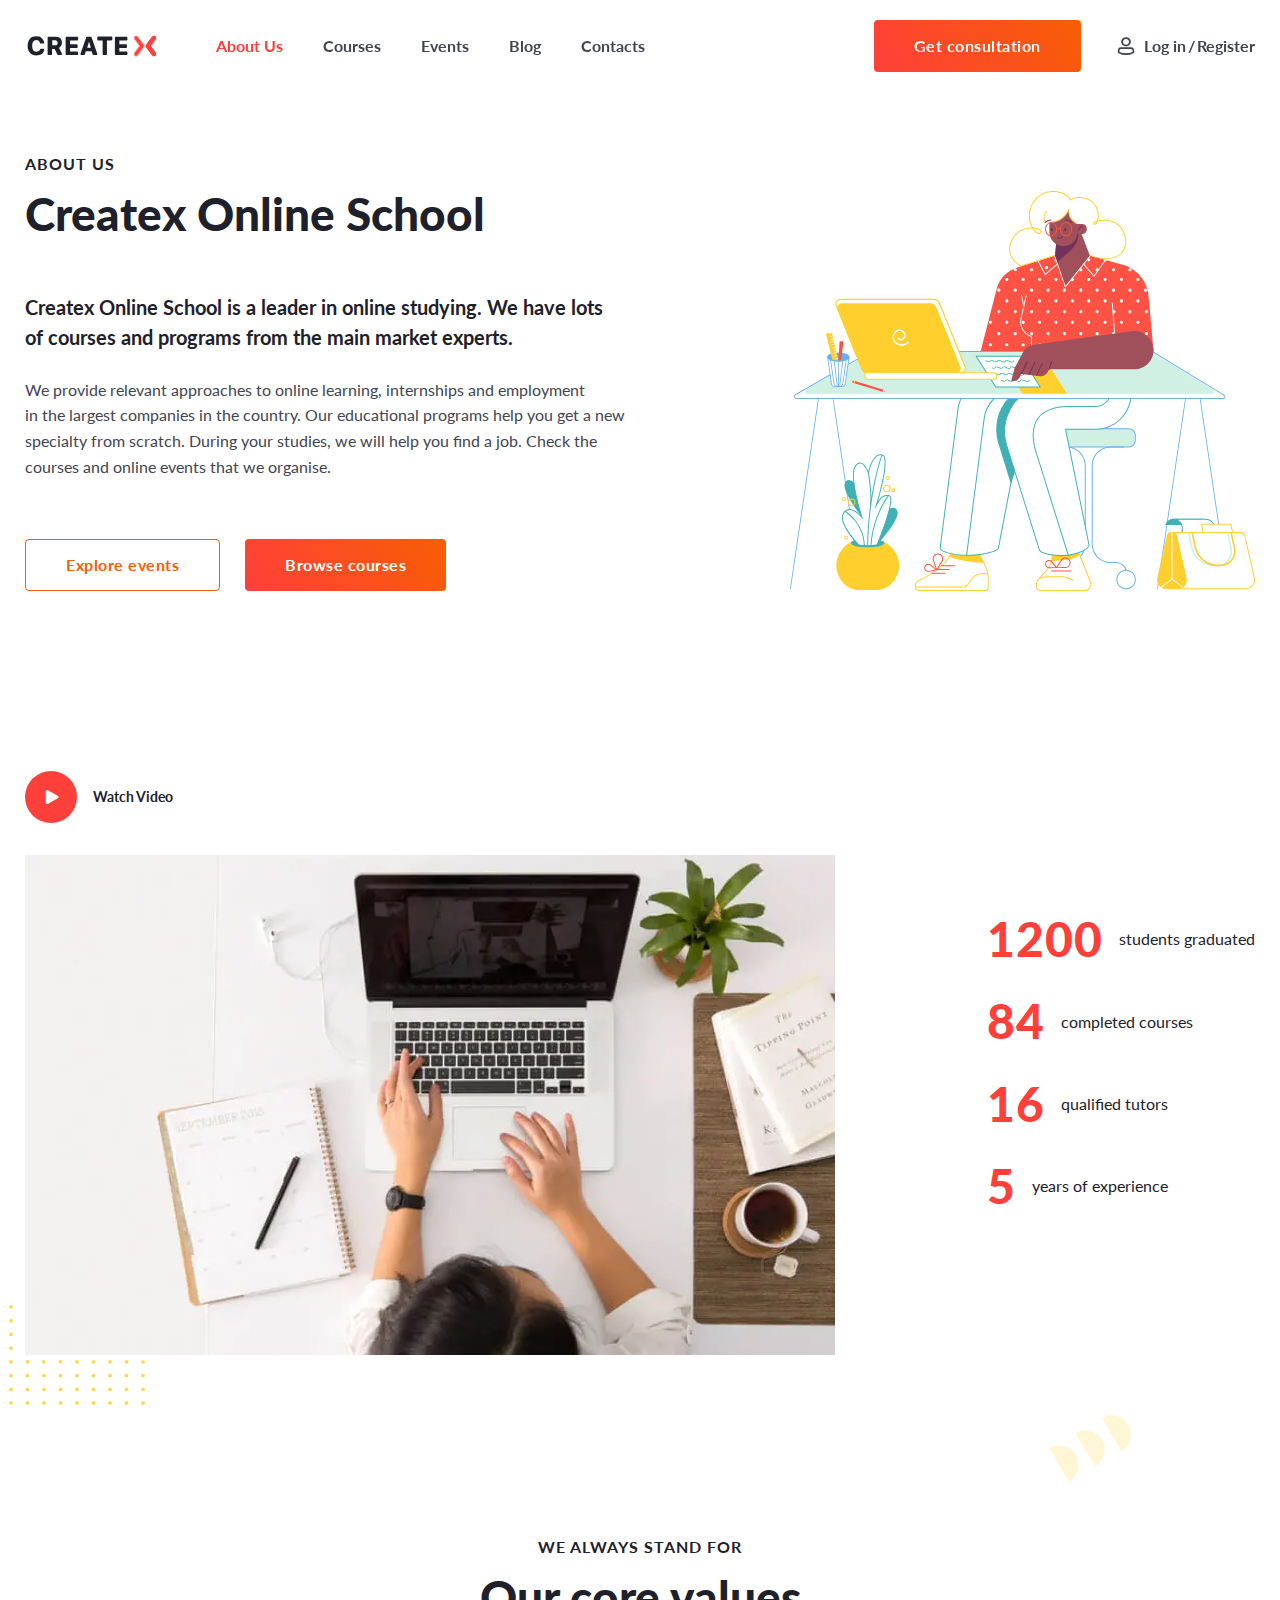
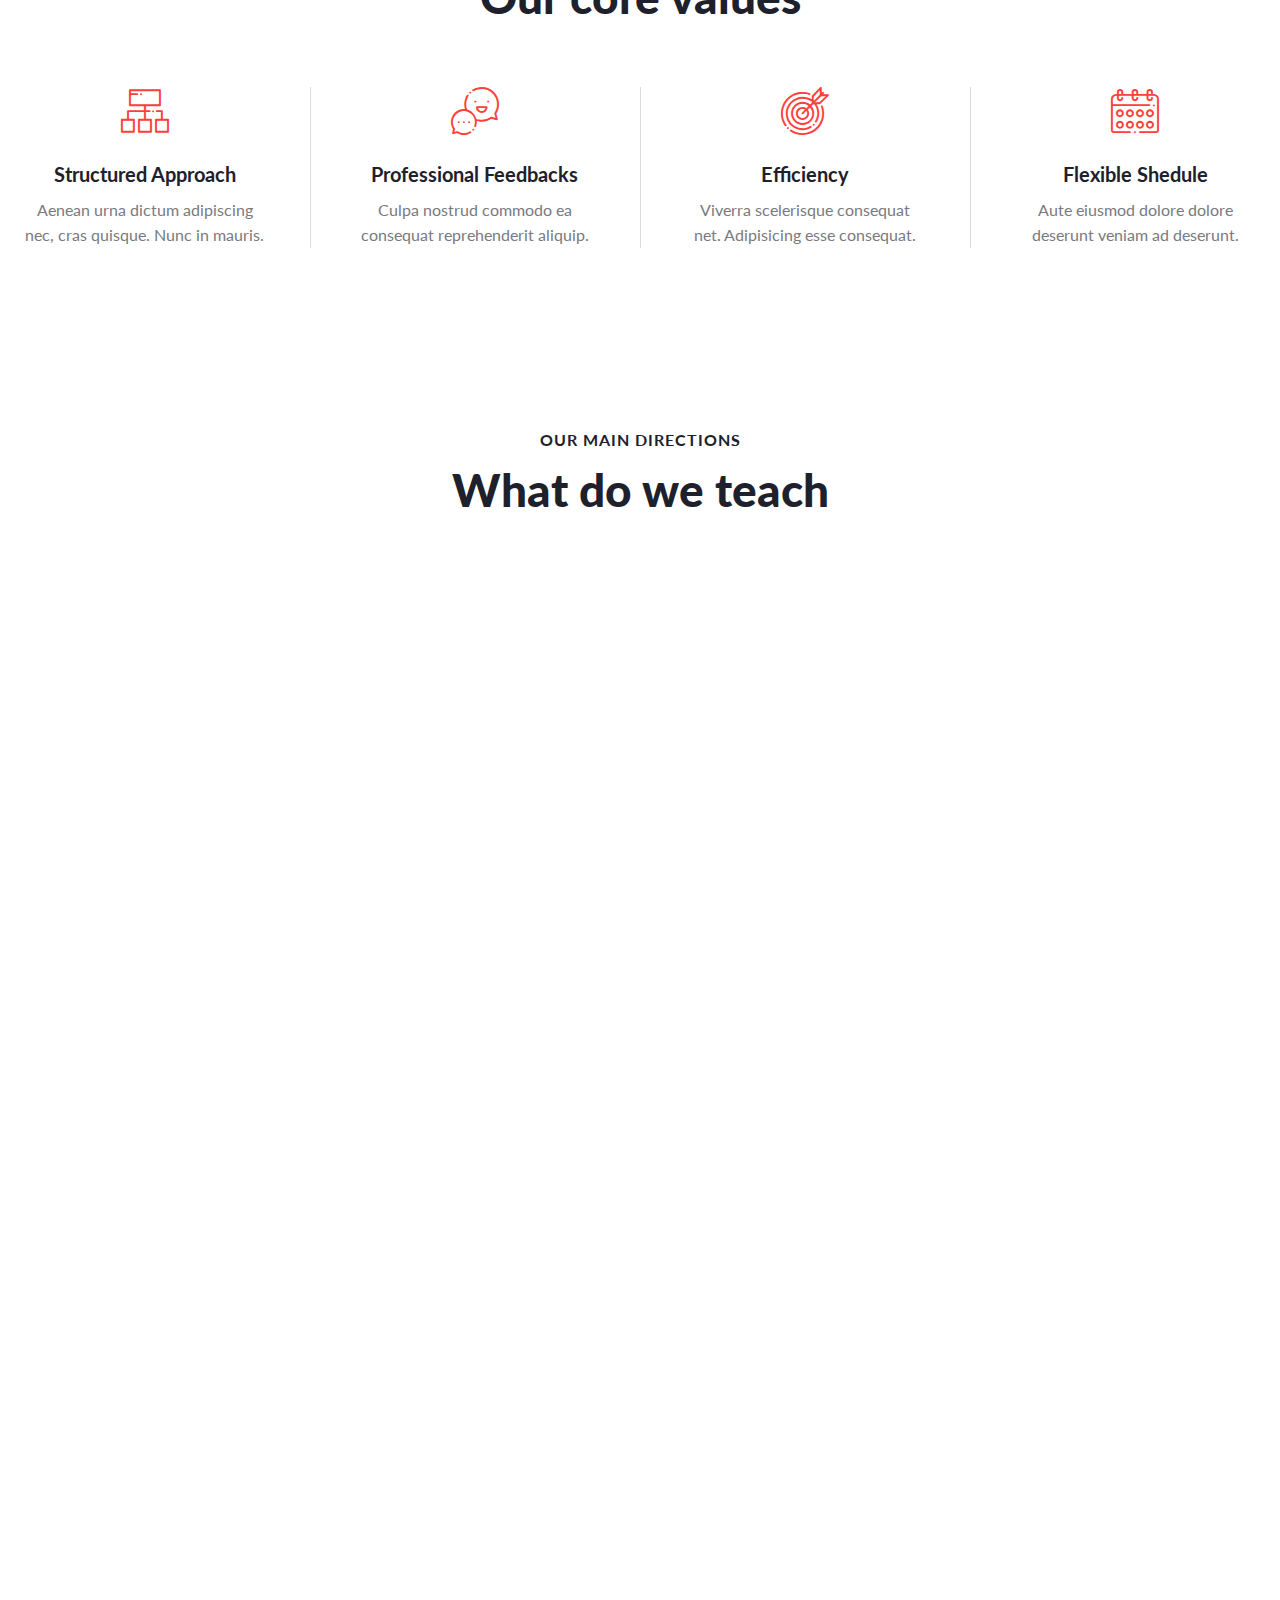
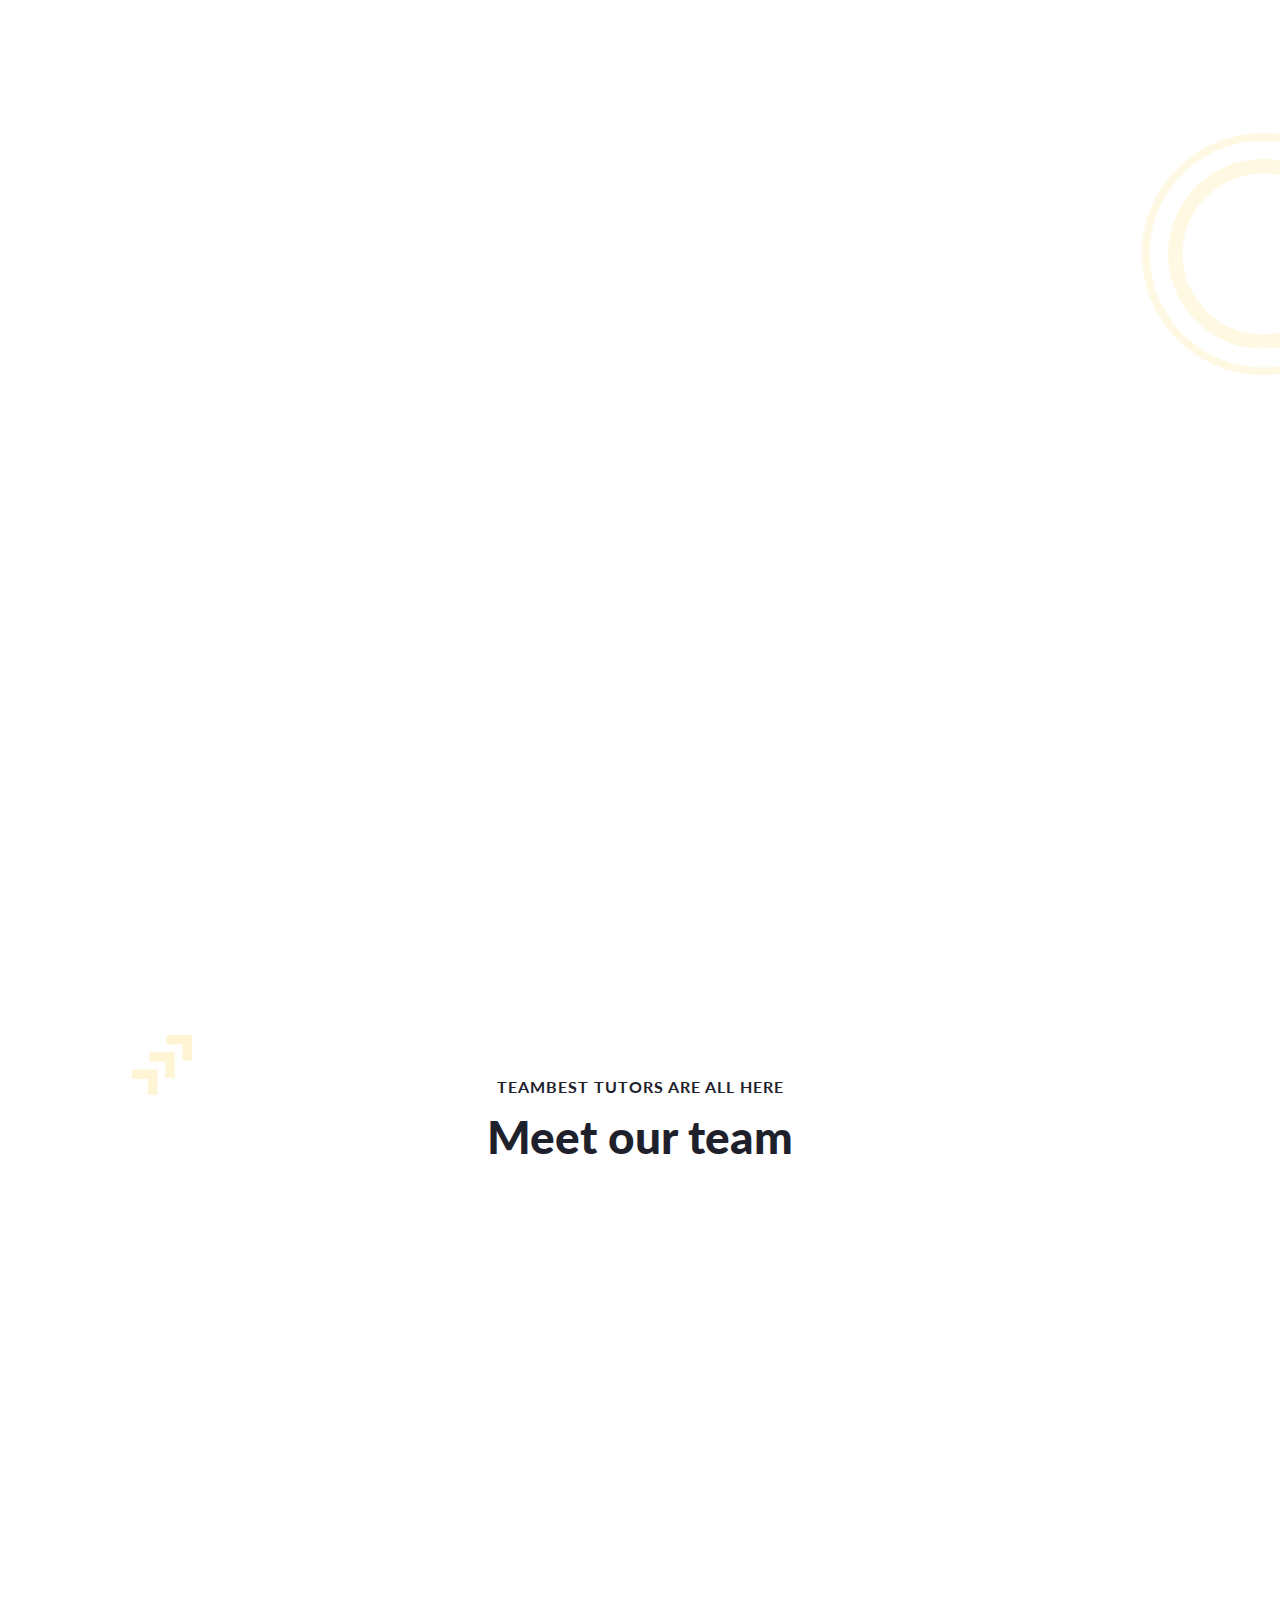
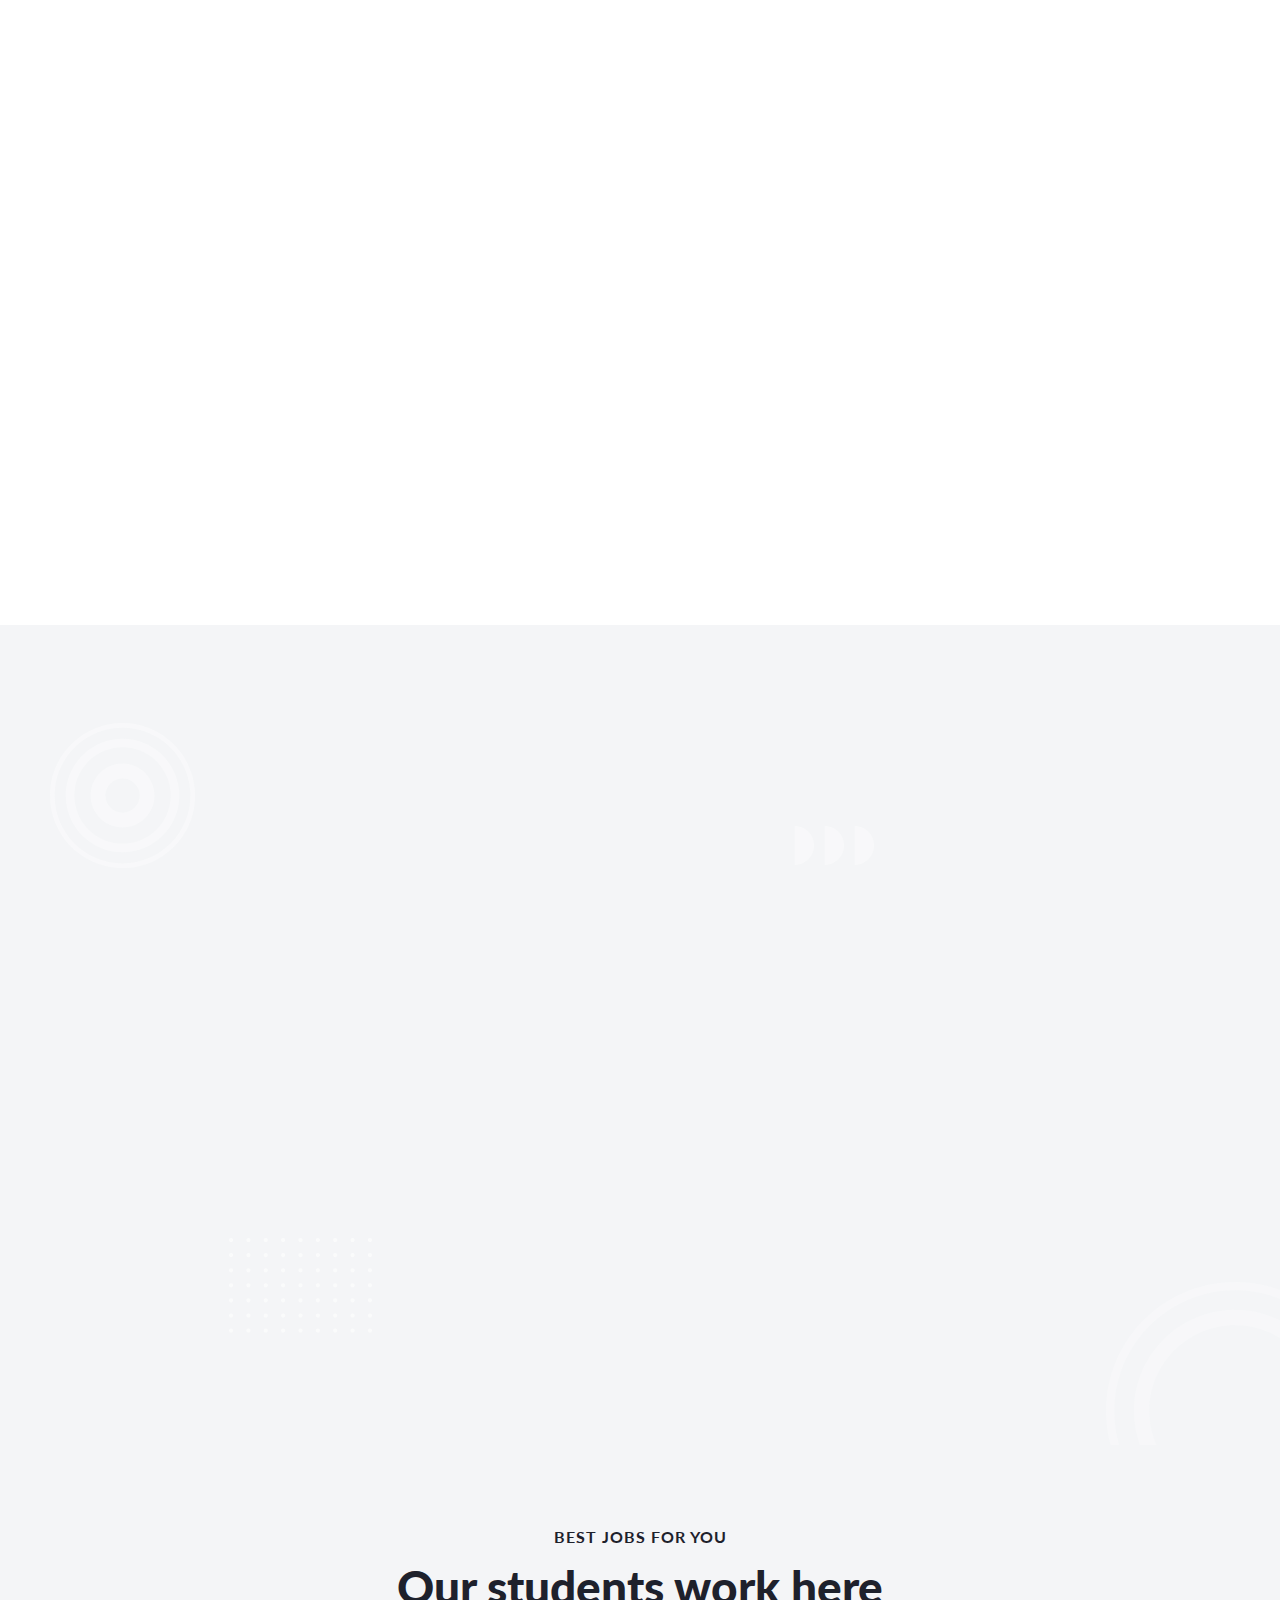
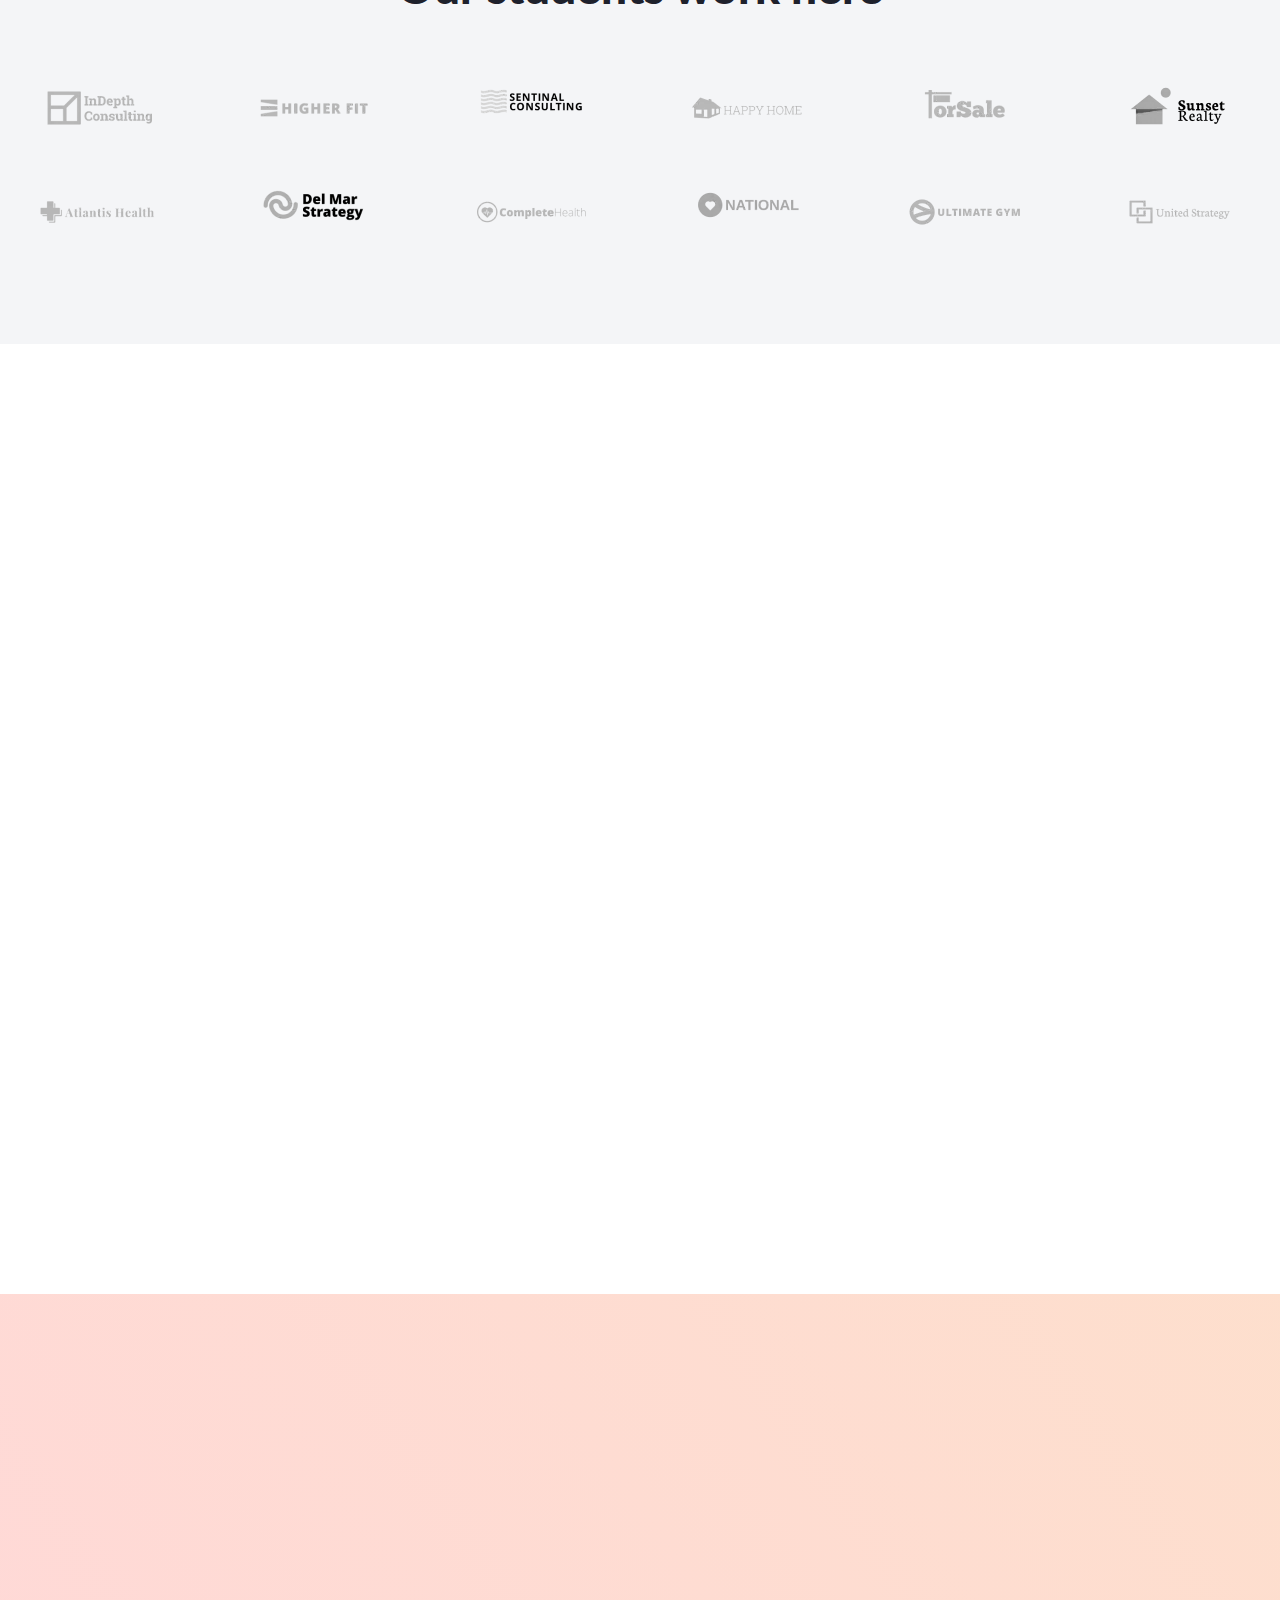
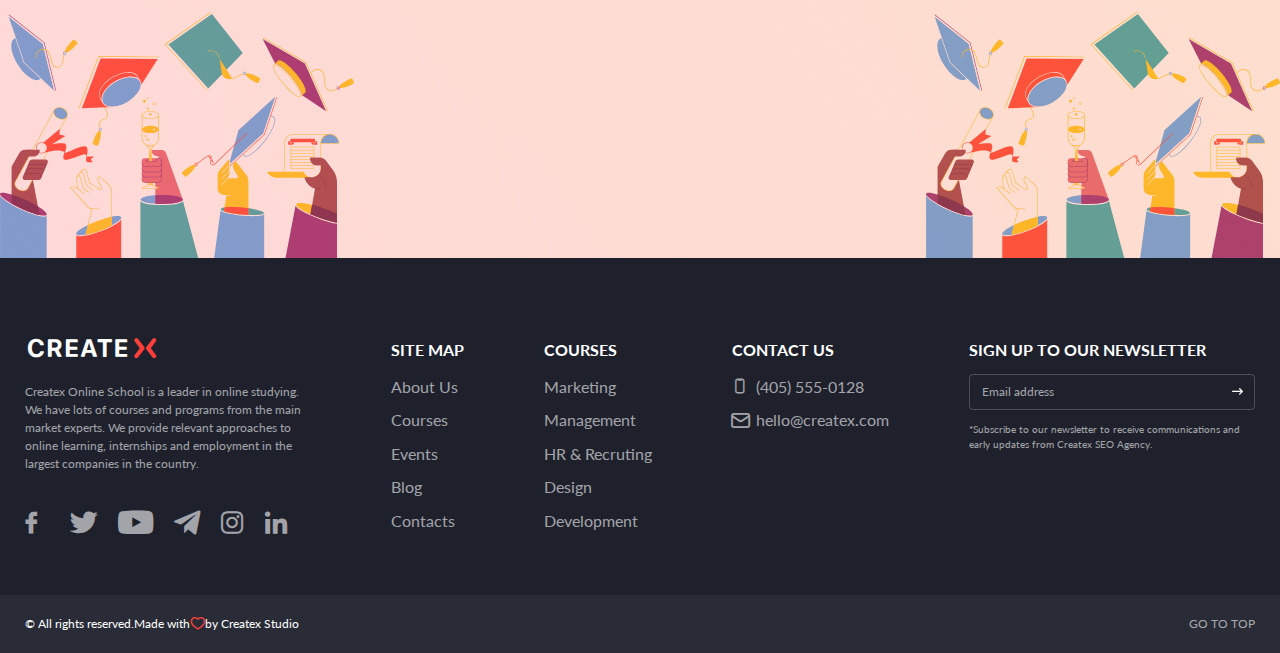
==== commit b5245b3b: "Add files via upload" ====
--- a/about-us.html
+++ b/about-us.html
@@ -6,7 +6,7 @@
 	<meta charset="UTF-8">
 	<meta name="format-detection" content="telephone=no">
 	<!-- <style>body{opacity: 0;}</style> -->
-	<link rel="stylesheet" href="css/style.min.css?_v=20230315200220">
+	<link rel="stylesheet" href="css/style.min.css?_v=20230317003458">
 	<link rel="shortcut icon" href="favicon.ico">
 	<!-- <meta name="robots" content="noindex, nofollow"> -->
 	<meta name="viewport" content="width=device-width, initial-scale=1.0">
@@ -28,7 +28,7 @@
 							<li class="menu__item"><a href="about-us.html" class="menu__link link">About Us</a></li>
 							<li class="menu__item"><a href="courses.html" class="menu__link link">Courses</a></li>
 							<li class="menu__item"><a href="events.html" class="menu__link link">Events</a></li>
-							<li class="menu__item"><a href="#" class="menu__link link">Blog</a></li>
+							<li class="menu__item"><a href="blog.html" class="menu__link link">Blog</a></li>
 							<li class="menu__item"><a href="#" class="menu__link link">Contacts</a></li>
 						</ul>
 						<div class="menu__action action-menu">
@@ -729,7 +729,7 @@
 										<a href="about-us.html" class="link-footer__item link">About Us</a>
 										<a href="courses.html" class="link-footer__item link">Courses</a>
 										<a href="events.html" class="link-footer__item link">Events</a>
-										<a href="#" class="link-footer__item link">Blog</a>
+										<a href="blog.html" class="link-footer__item link">Blog</a>
 										<a href="#" class="link-footer__item link">Contacts</a>
 									</div>
 								</div>
@@ -795,7 +795,7 @@
 			</div>
 		</footer>
 	</div>
-	<script src="js/app.min.js?_v=20230315200220"></script>
+	<script src="js/app.min.js?_v=20230317003458"></script>
 </body>
 
 </html>--- a/css/style.min.css
+++ b/css/style.min.css
@@ -1 +1 @@
-@charset "UTF-8";@import url(https://fonts.googleapis.com/css?family=Lato:regular,700,900&display=swap);@font-face{font-family:icons;font-display:swap;src:url(../fonts/icons.woff2) format("woff2"),url(../fonts/icons.woff) format("woff");font-weight:400;font-style:normal}[class*=_icon-]:before{font-family:icons;font-style:normal;font-weight:400;font-variant:normal;text-transform:none;line-height:1;-webkit-font-smoothing:antialiased;-moz-osx-font-smoothing:grayscale}[class*=_icon-]:before{display:block}._icon-arrow-next:before{content:"\e92a"}._icon-logo-symbol:before{content:"\e926"}._icon-logo-text:before{content:"\e927"}._icon-address:before{content:"\e900"}._icon-arrow:before{content:"\e901"}._icon-article:before{content:"\e902"}._icon-behance:before{content:"\e929"}._icon-braces:before{content:"\e903"}._icon-calendar:before{content:"\e904"}._icon-check:before{content:"\e905"}._icon-checkbox:before{content:"\e906"}._icon-clock:before{content:"\e907"}._icon-community:before{content:"\e908"}._icon-cross:before{content:"\e909"}._icon-eyes:before{content:"\e90a"}._icon-facebook:before{content:"\e90b"}._icon-google:before{content:"\e90c"}._icon-grid:before{content:"\e90d"}._icon-heart:before{content:"\e90e"}._icon-ic-calendar:before{content:"\e90f"}._icon-ic-chat:before{content:"\e910"}._icon-ic-target:before{content:"\e911"}._icon-instagram:before{content:"\e912"}._icon-library:before{content:"\e913"}._icon-like:before{content:"\e914"}._icon-linkedin:before{content:"\e915"}._icon-list:before{content:"\e916"}._icon-mail:before{content:"\e917"}._icon-minus:before{content:"\e918"}._icon-more:before{content:"\e928"}._icon-network:before{content:"\e919"}._icon-phone:before{content:"\e91a"}._icon-play:before{content:"\e91b"}._icon-play-video:before{content:"\e91c"}._icon-podcast:before{content:"\e91d"}._icon-profile:before{content:"\e91e"}._icon-search:before{content:"\e91f"}._icon-select:before{content:"\e920"}._icon-star:before{content:"\e921"}._icon-telegram:before{content:"\e922"}._icon-twitter:before{content:"\e923"}._icon-updouw:before{content:"\e924"}._icon-youtube:before{content:"\e925"}._icon-youtube1:before{content:"\ea9d"}*{padding:0;margin:0;border:0}*,:after,:before{-webkit-box-sizing:border-box;box-sizing:border-box}body,html{height:100%;min-width:320px}body{color:#1e212c;line-height:1;font-family:Lato;font-size:1rem;-ms-text-size-adjust:100%;-moz-text-size-adjust:100%;-webkit-text-size-adjust:100%;-webkit-font-smoothing:antialiased;-moz-osx-font-smoothing:grayscale}button,input,textarea{font-family:Lato;font-size:inherit}button{cursor:pointer;color:inherit;background-color:transparent}a{color:inherit;text-decoration:none}ul li{list-style:none}img{vertical-align:top}h1,h2,h3,h4,h5,h6{font-weight:inherit;font-size:inherit}svg{height:1em;width:1em}svg path{stroke:inherit;fill:inherit}.lock body{overflow:hidden;-ms-touch-action:none;touch-action:none;-ms-scroll-chaining:none;overscroll-behavior:none}.wrapper{min-height:100%;display:-webkit-box;display:-ms-flexbox;display:flex;-webkit-box-orient:vertical;-webkit-box-direction:normal;-ms-flex-direction:column;flex-direction:column;overflow:hidden}@supports (overflow:clip){.wrapper{overflow:clip}}.wrapper>main{-webkit-box-flex:1;-ms-flex:1 1 auto;flex:1 1 auto}.wrapper>*{min-width:0}[class*=__container]{max-width:78.75rem;margin:0 auto;padding:0 .9375rem}input[type=email],input[type=tel],input[type=text],textarea{-webkit-appearance:none;-moz-appearance:none;appearance:none}.input{width:100%;display:block;padding:0 20px;border:1px solid #eee}.input._form-focus{outline:.0625rem solid #d7dadd}.input._form-error{border:.0625rem solid red}textarea.input{resize:none;padding:0 0}.checkbox{position:relative}.checkbox:not(:last-child){margin-bottom:.3125em}.checkbox__input{position:absolute;width:0;height:0;opacity:0;top:0;bottom:0}.checkbox__input:checked+.checkbox__label:before{content:"\e906";background:#ff3f3a}.checkbox__label{cursor:pointer;display:-webkit-box;display:-ms-flexbox;display:flex;-webkit-box-pack:start;-ms-flex-pack:start;justify-content:flex-start;-webkit-box-align:center;-ms-flex-align:center;align-items:center;position:relative;gap:.625rem;font-size:1rem;line-height:1.6;color:#424551}.checkbox__label:before{content:"";font-family:icons;color:#fff;font-size:.5rem;-webkit-box-flex:0;-ms-flex:0 0 1rem;flex:0 0 1rem;height:1rem;text-align:center;-ms-flex-item-align:start;align-self:flex-start;border:.0625rem solid #ff3f3a;border-radius:.1875rem;margin-top:.3125rem}._form-error .checkbox__label::before{-webkit-box-shadow:0 0 .3125rem red;box-shadow:0 0 .3125rem red}.checkbox__text{-ms-flex-item-align:center;-ms-grid-row-align:center;align-self:center}.select{position:relative;-webkit-box-flex:1;-ms-flex:1 0 auto;flex:1 0 auto}.select__body{position:relative}.select__title{color:inherit;text-align:left;background-color:#fff;cursor:pointer;width:100%;border:1px solid #d7dadd;border-radius:4px;height:2.75rem}.select__value{display:-webkit-box;display:-ms-flexbox;display:flex;-webkit-box-align:center;-ms-flex-align:center;align-items:center;padding:0 1rem;gap:.625rem;font-weight:400;font-size:14px;line-height:1.5;color:#424551}.select__value>*{-webkit-box-flex:1;-ms-flex:1 1 auto;flex:1 1 auto}.select__value:after{content:"\e920";-ms-flex-item-align:stretch;-ms-grid-row-align:stretch;align-self:stretch;-webkit-box-flex:0;-ms-flex:0 0 6px;flex:0 0 6px;font-size:10.67px;-webkit-transition:all .3s ease 0s;-o-transition:all .3s ease 0s;transition:all .3s ease 0s;display:-webkit-box;display:-ms-flexbox;display:flex;-webkit-box-pack:center;-ms-flex-pack:center;justify-content:center;-webkit-box-align:center;-ms-flex-align:center;align-items:center;font-family:icons}._select-open .select__value:after{-webkit-transform:rotate(-180deg);-ms-transform:rotate(-180deg);transform:rotate(-180deg)}.select__value._select-pseudo-label::before{content:attr(data-pseudo-label);opacity:.5}.select__text{-webkit-box-flex:1;-ms-flex:1 1 auto;flex:1 1 auto}.select__input{width:100%;background-color:transparent;height:100%}.select__options{position:absolute;top:43px;border-radius:0 0 4px 4px;min-width:100%;left:0;background-color:#fff;border:1px solid #d7dadd;border-top:0;padding:10px 0 5px 0;font-weight:400;font-size:14px;line-height:1.5;color:#424551}.select__scroll{overflow-y:auto;overflow-x:hidden;max-height:200px}.select__option{width:100%;text-align:left;cursor:pointer;padding:5px 15px;color:inherit}.select__option._select-selected{background-color:#eee}.select__row{display:-webkit-inline-box;display:-ms-inline-flexbox;display:inline-flex;-webkit-box-align:center;-ms-flex-align:center;align-items:center}.select._select-open{z-index:5}._select-tag{cursor:pointer}.quantity{width:72px;height:40px;display:-webkit-box;display:-ms-flexbox;display:flex}.quantity__button{-webkit-box-flex:0;-ms-flex:0 0 30px;flex:0 0 30px;position:relative;cursor:pointer}.quantity__input{-webkit-box-flex:1;-ms-flex:1 1 auto;flex:1 1 auto}.quantity__input input{height:100%;color:#a6a6a6;font-size:12px;width:100%;text-align:center}.filter-events__quantity .quantity__input input{font-weight:400;font-size:14px;line-height:1.5;color:#424551}body::after{content:"";background-color:rgba(0,0,0,.5);position:fixed;width:100%;height:100%;top:0;left:0;opacity:0;-webkit-transition:opacity .8s ease 0s;-o-transition:opacity .8s ease 0s;transition:opacity .8s ease 0s;pointer-events:none;z-index:149}.popup-show body::after{opacity:1}.popup{position:fixed;top:0;left:0;bottom:0;right:0;padding:30px 10px;-webkit-transition:visibility .8s ease 0s;-o-transition:visibility .8s ease 0s;transition:visibility .8s ease 0s;visibility:hidden;pointer-events:none}.popup_show{z-index:150;visibility:visible;overflow:auto;pointer-events:auto}.popup_show .popup__content{visibility:visible;-webkit-transform:scale(1);-ms-transform:scale(1);transform:scale(1)}.popup__wrapper{display:-webkit-box;display:-ms-flexbox;display:flex;-webkit-box-orient:vertical;-webkit-box-direction:normal;-ms-flex-direction:column;flex-direction:column;-webkit-box-align:center;-ms-flex-align:center;align-items:center;min-height:100%;-webkit-box-flex:1;-ms-flex:1 1 auto;flex:1 1 auto;width:100%;display:flex;-webkit-box-pack:center;-ms-flex-pack:center;justify-content:center;align-items:center}.popup__content{visibility:hidden;-webkit-transform:scale(0);-ms-transform:scale(0);transform:scale(0);-webkit-transition:-webkit-transform .3s ease 0s;transition:-webkit-transform .3s ease 0s;-o-transition:transform .3s ease 0s;transition:transform .3s ease 0s;transition:transform .3s ease 0s,-webkit-transform .3s ease 0s;background-color:#eee;padding:20px;width:100%;max-width:900px;border-radius:20px}.lock .popup__content{visibility:visible}.tabs__navigation{display:-webkit-box;display:-ms-flexbox;display:flex}.tabs__title{border:1px solid #eee;padding:.625rem .9375rem;border-radius:.3125rem}.tabs__title._tab-active{border:1px solid #000}.tabs__content{border:1px solid #eee;padding:.625rem .9375rem}[data-ripple]{position:relative;overflow:hidden}.ripple{position:absolute;border-radius:50%;background-color:rgba(255,255,255,.3);border:1px solid rgba(255,255,255,.5);-webkit-animation:button-circle 1.5s ease forwards;animation:button-circle 1.5s ease forwards}@-webkit-keyframes button-circle{0%{-webkit-transform:scale(0);transform:scale(0)}100%{-webkit-transform:scale(10);transform:scale(10);opacity:0}}@keyframes button-circle{0%{-webkit-transform:scale(0);transform:scale(0)}100%{-webkit-transform:scale(10);transform:scale(10);opacity:0}}[class*=-ibg]{position:relative}[class*=-ibg] img{position:absolute;width:100%;height:100%;top:0;left:0;-o-object-fit:cover;object-fit:cover}[class*=-ibg_contain] img{-o-object-fit:contain;object-fit:contain}.header._header-scroll{visibility:hidden;opacity:0}.button{display:-webkit-box;display:-ms-flexbox;display:flex;-webkit-box-align:center;-ms-flex-align:center;align-items:center;-webkit-box-pack:center;-ms-flex-pack:center;justify-content:center;text-align:center;background:-o-linear-gradient(34.05deg,#ff3f3a 0,#f75e05 100%);background:linear-gradient(55.95deg,#ff3f3a 0,#f75e05 100%);border-radius:.25rem;color:#fff;padding:.8125rem 2.5rem;letter-spacing:.0313rem}.more-action{display:-webkit-box;display:-ms-flexbox;display:flex;-webkit-box-align:center;-ms-flex-align:center;align-items:center;justify-self:flex-start;gap:.5rem;font-weight:700;font-size:1rem;line-height:1.6;color:#1e212c;-webkit-transition:all .3s ease 0s;-o-transition:all .3s ease 0s;transition:all .3s ease 0s}.more-action::after{content:"\e92a";font-size:.6875rem;color:#ff3f3a;font-family:icons}.more-action:hover{color:#ff3f3a}.link{position:relative;display:-ms-grid;display:grid}.link::after{content:"";position:absolute;width:0;height:.0938rem;bottom:0;left:50%;-webkit-transition:all .3s ease 0s;-o-transition:all .3s ease 0s;transition:all .3s ease 0s}.touch .link::after{content:"";display:none}.title{font-weight:900;line-height:1.3;font-size:2.875rem}.subtitle{font-weight:700;line-height:1.5;letter-spacing:.0625rem;text-transform:uppercase}.subtitle:not(:last-child){margin-bottom:.5rem}.action-social,.benefits__container,.blog__body,.body-register__container,.body-teacher__container,.certificate__content,.certificate__image-ibg,.curator-course__img,.curator-course__subtitle,.curator-course__text,.curator-course__title,.curator-course__value,.events__container,.featured__body,.featured__courses:nth-child(even),.featured__courses:nth-child(odd),.feedback-form__title,.gain__block-title,.gain__list,.numbers-quantity,.post,.process-learning__block-title,.process-learning__items,.program-course__container,.reviews,.studying-process__container,.subscribe__container,.testimonials__content,.who-we-are__container{-webkit-transform:translate(0,100%);-ms-transform:translate(0,100%);transform:translate(0,100%);opacity:0;visibility:hidden}._watcher-view .action-social,._watcher-view .benefits__container,._watcher-view .blog__body,._watcher-view .body-register__container,._watcher-view .body-teacher__container,._watcher-view .certificate__content,._watcher-view .certificate__image-ibg,._watcher-view .curator-course__img,._watcher-view .curator-course__subtitle,._watcher-view .curator-course__text,._watcher-view .curator-course__title,._watcher-view .curator-course__value,._watcher-view .events__container,._watcher-view .featured__body,._watcher-view .featured__courses:nth-child(even),._watcher-view .featured__courses:nth-child(odd),._watcher-view .feedback-form__title,._watcher-view .gain__block-title,._watcher-view .gain__list,._watcher-view .numbers-quantity,._watcher-view .post,._watcher-view .process-learning__block-title,._watcher-view .process-learning__items,._watcher-view .program-course__container,._watcher-view .reviews,._watcher-view .studying-process__container,._watcher-view .subscribe__container,._watcher-view .testimonials__content,._watcher-view .who-we-are__container{-webkit-transform:translate(0,0);-ms-transform:translate(0,0);transform:translate(0,0);opacity:1;visibility:visible}.who-we-are__container{-webkit-transform:translate(0,-100%);-ms-transform:translate(0,-100%);transform:translate(0,-100%)}.featured__courses:nth-child(odd){-webkit-transform:translate(-100%,0);-ms-transform:translate(-100%,0);transform:translate(-100%,0)}.featured__courses:nth-child(even){-webkit-transform:translate(100%,0);-ms-transform:translate(100%,0);transform:translate(100%,0)}.program-course__container{-webkit-transform:translate(0,50%);-ms-transform:translate(0,50%);transform:translate(0,50%)}.certificate__content{-webkit-transform:translate(-100%,0);-ms-transform:translate(-100%,0);transform:translate(-100%,0)}.certificate__image-ibg{-webkit-transform:translate(100%,0);-ms-transform:translate(100%,0);transform:translate(100%,0)}._watcher-view .body-register__container,._watcher-view .curator-course__title,._watcher-view .gain__list,._watcher-view .program-course__container{-webkit-transition:all .8s ease .3s;-o-transition:all .8s ease .3s;transition:all .8s ease .3s}._watcher-view .benefits__container,._watcher-view .blog__body,._watcher-view .body-teacher__container,._watcher-view .certificate__content,._watcher-view .certificate__image-ibg,._watcher-view .curator-course__img,._watcher-view .curator-course__subtitle,._watcher-view .events__container,._watcher-view .featured__body,._watcher-view .featured__courses,._watcher-view .feedback-form__title,._watcher-view .gain__block-title,._watcher-view .process-learning__block-title,._watcher-view .process-learning__items,._watcher-view .reviews,._watcher-view .studying-process__container,._watcher-view .subscribe__container,._watcher-view .testimonials__content,._watcher-view .who-we-are__container{-webkit-transition:all .8s ease 0s;-o-transition:all .8s ease 0s;transition:all .8s ease 0s}._watcher-view .curator-course__value{-webkit-transition:all .8s ease .5s;-o-transition:all .8s ease .5s;transition:all .8s ease .5s}._watcher-view .curator-course__text,._watcher-view .numbers-quantity{-webkit-transition:all .8s ease .9s;-o-transition:all .8s ease .9s;transition:all .8s ease .9s}.action-social{-webkit-transition:all .8s ease 1.3s;-o-transition:all .8s ease 1.3s;transition:all .8s ease 1.3s}.button-border{display:-webkit-box;display:-ms-flexbox;display:flex;-webkit-box-align:center;-ms-flex-align:center;align-items:center;-webkit-box-pack:center;-ms-flex-pack:center;justify-content:center;text-align:center;letter-spacing:.0313rem;border:.0625rem solid #f75e05;border-radius:.25rem;padding:.75rem 2.5rem;color:#f75e05;-webkit-transition:all .3s ease 0s;-o-transition:all .3s ease 0s;transition:all .3s ease 0s}.button-border:hover{border:.0625rem solid transparent;color:#fff;background:-o-linear-gradient(34.05deg,#ff3f3a 0,#f75e05 100%);background:linear-gradient(55.95deg,#ff3f3a 0,#f75e05 100%)}.touch .button-border:hover{border:.0625rem solid #f75e05;color:#f75e05;background:0 0}.logo{-webkit-transition:all .3s ease 0s;-o-transition:all .3s ease 0s;transition:all .3s ease 0s;display:-webkit-box;display:-ms-flexbox;display:flex;-webkit-box-align:center;-ms-flex-align:center;align-items:center;gap:.2294rem}.logo .logo__text::before{content:"\e927";font-family:icons;font-size:1.25rem}.logo .logo__symbol::before{content:"\e926";font-family:icons;font-size:1.25rem;color:#ff3f3a}.search-form{-webkit-box-flex:0;-ms-flex:0 0 25.609756%;flex:0 0 25.609756%;display:-ms-grid;display:grid;-ms-grid-columns:1fr;grid-template-columns:1fr;position:relative;color:#9a9ca5}.search-form__input{min-height:2.75rem;-ms-grid-columns:auto;grid-template-columns:auto;padding:0 2rem 0 1rem;border:.0625rem solid #d7dadd;border-radius:.25rem}.search-form__input::-webkit-input-placeholder{font-size:.875rem;line-height:1.5;color:#9a9ca5}.search-form__input::-moz-placeholder{font-size:.875rem;line-height:1.5;color:#9a9ca5}.search-form__input:-ms-input-placeholder{font-size:.875rem;line-height:1.5;color:#9a9ca5}.search-form__input::-ms-input-placeholder{font-size:.875rem;line-height:1.5;color:#9a9ca5}.search-form__input::placeholder{font-size:.875rem;line-height:1.5;color:#9a9ca5}.search-form__button{display:-ms-grid;display:grid}.search-form__button::before{position:absolute;font-size:.8956rem;top:calc(50% - .5rem);right:1rem}.search-form__button:hover{color:#ff3f3a}.header{font-weight:700;font-size:1rem;line-height:1.6;color:#424551;position:fixed;top:0;left:0;width:100%;z-index:100;display:-webkit-box;display:-ms-flexbox;display:flex;-webkit-box-pack:justify;-ms-flex-pack:justify;justify-content:space-between;-webkit-box-align:center;-ms-flex-align:center;align-items:center;-webkit-transition:all .3s ease 0s;-o-transition:all .3s ease 0s;transition:all .3s ease 0s}.header__container{-webkit-box-flex:1;-ms-flex-positive:1;flex-grow:1;position:relative}.menu{display:-webkit-box;display:-ms-flexbox;display:flex;-webkit-box-align:center;-ms-flex-align:center;align-items:center;-webkit-box-pack:justify;-ms-flex-pack:justify;justify-content:space-between;row-gap:.625rem;-ms-flex-wrap:wrap;flex-wrap:wrap}.menu__logo{-webkit-transition:all .3s ease 0s;-o-transition:all .3s ease 0s;transition:all .3s ease 0s;display:-webkit-box;display:-ms-flexbox;display:flex;-webkit-box-align:center;-ms-flex-align:center;align-items:center;position:relative;z-index:3;overflow:hidden;color:#1e212c}.touch .menu__logo:hover{-webkit-transform:scale(1);-ms-transform:scale(1);transform:scale(1)}.menu__body{-webkit-box-flex:1;-ms-flex:1 1 auto;flex:1 1 auto;display:-webkit-box;display:-ms-flexbox;display:flex;-webkit-box-align:center;-ms-flex-align:center;align-items:center;-webkit-box-pack:justify;-ms-flex-pack:justify;justify-content:space-between;row-gap:1.5625rem;-ms-flex-wrap:wrap;flex-wrap:wrap}.menu__list{display:-webkit-box;display:-ms-flexbox;display:flex;-webkit-box-align:center;-ms-flex-align:center;align-items:center;row-gap:.9375rem;-ms-flex-wrap:wrap;flex-wrap:wrap}.menu__link{-webkit-transition:all .3s ease 0s;-o-transition:all .3s ease 0s;transition:all .3s ease 0s}.menu__link:hover{color:#ff3f3a}.menu__link:hover::after{background:#ff3f3a}.menu .menu-link-active{color:#ff3f3a}.action-menu{display:-webkit-box;display:-ms-flexbox;display:flex;-webkit-box-align:center;-ms-flex-align:center;align-items:center;row-gap:.9375rem}.action-menu__button{font-weight:700;font-size:1rem;line-height:1.6}.action-menu__register{-webkit-box-flex:1;-ms-flex:1 1 auto;flex:1 1 auto;padding:.8125rem 0;display:-webkit-box;display:-ms-flexbox;display:flex;-webkit-box-align:center;-ms-flex-align:center;align-items:center;-webkit-column-gap:.125rem;-moz-column-gap:.125rem;column-gap:.125rem;color:#424551}.action-menu__login{display:-webkit-box;display:-ms-flexbox;display:flex;-webkit-box-align:center;-ms-flex-align:center;align-items:center;gap:.5rem}.action-menu__login::before{font-size:1.25rem;-webkit-box-flex:0;-ms-flex:0 0 1.25rem;flex:0 0 1.25rem;-webkit-transition:all .3s ease 0s;-o-transition:all .3s ease 0s;transition:all .3s ease 0s}.action-menu__login::after{background:#424551}.action-menu__reg::after{background:#424551}.icon-menu{display:none}.footer{background:#1e212c;position:relative;z-index:1}.footer__content{color:rgba(255,255,255,.6)}.footer__columns{display:-ms-grid;display:grid;-ms-grid-columns:1fr auto auto auto 1fr;grid-template-columns:1fr auto auto auto 1fr;row-gap:1.25rem;-webkit-box-pack:justify;-ms-flex-pack:justify;justify-content:space-between}.footer__column [data-spoller]{width:100%;cursor:default;text-align:left;position:relative}._spoller-init .footer__column [data-spoller]{cursor:pointer}._spoller-init .footer__column [data-spoller]::after,._spoller-init .footer__column [data-spoller]::before{content:"";position:absolute;right:.625rem;top:50%;background-color:#fff;height:.125rem;width:.9375rem;-webkit-transition:-webkit-transform .5s ease 0s;transition:-webkit-transform .5s ease 0s;-o-transition:transform .5s ease 0s;transition:transform .5s ease 0s;transition:transform .5s ease 0s,-webkit-transform .5s ease 0s}._spoller-init .footer__column [data-spoller]::before{-webkit-transform:translate(0,-230%) rotate(40deg);-ms-transform:translate(0,-230%) rotate(40deg);transform:translate(0,-230%) rotate(40deg)}._spoller-init .footer__column [data-spoller]::after{-webkit-transform:translate(0,230%) rotate(-40deg);-ms-transform:translate(0,230%) rotate(-40deg);transform:translate(0,230%) rotate(-40deg)}._spoller-init .footer__column [data-spoller]._spoller-active::before{-webkit-transform:translateX(-75%) rotate(-40deg);-ms-transform:translateX(-75%) rotate(-40deg);transform:translateX(-75%) rotate(-40deg)}._spoller-init .footer__column [data-spoller]._spoller-active::after{-webkit-transform:rotate(40deg);-ms-transform:rotate(40deg);transform:rotate(40deg)}.footer__logo{display:-webkit-inline-box;display:-ms-inline-flexbox;display:inline-flex;-webkit-box-align:center;-ms-flex-align:center;align-items:center;-webkit-box-pack:start;-ms-flex-pack:start;justify-content:flex-start;gap:.2294rem}.footer__logo .logo__text{-webkit-box-flex:0;-ms-flex:0 0 auto;flex:0 0 auto}.footer__logo .logo__text::before{color:#fff}.footer__text{font-size:.75rem;line-height:1.5}.social-footer{display:-webkit-box;display:-ms-flexbox;display:flex;-webkit-box-align:center;-ms-flex-align:center;align-items:center;gap:1.25rem}.social-footer__item{-webkit-transition:all .3s ease 0s;-o-transition:all .3s ease 0s;transition:all .3s ease 0s;display:-webkit-box;display:-ms-flexbox;display:flex}.social-footer__item::before{-webkit-box-flex:0;-ms-flex:0 0 1.5rem;flex:0 0 1.5rem;font-size:1.5rem}.social-footer__item:hover{color:#fff}.link-footer__title{font-weight:700;font-size:1rem;line-height:1.5;color:#fff}.link-footer__title:not(:last-child){margin-bottom:.75rem}.link-footer__body{font-size:1rem;line-height:1.6}.link-footer__items{display:-ms-grid;display:grid;gap:.5rem;justify-items:start}.footer__link--mail .link-footer__items{justify-items:stretch;-webkit-box-align:start;-ms-flex-align:start;align-items:start;gap:.75rem}.link-footer__item{display:-webkit-box;display:-ms-flexbox;display:flex;-webkit-box-align:center;-ms-flex-align:center;align-items:center;gap:.5rem}.link-footer__item::before{display:-webkit-box;display:-ms-flexbox;display:flex;-webkit-box-pack:center;-ms-flex-pack:center;justify-content:center;font-size:1rem;width:1rem}.link-footer__item:hover{color:#fff}.link-footer__item:hover::after{background:#fff}.link-footer__text{font-size:.625rem;line-height:1.5;max-width:17.8125rem}.link-footer__subscribe{display:-webkit-box;display:-ms-flexbox;display:flex;position:relative}.link-footer__input{background:0 0;border:.0625rem solid rgba(255,255,255,.2);border-radius:.25rem;min-height:2.25rem;font-size:.75rem;line-height:1.5;padding:0 1.5rem 0 .75rem;color:#fff}.link-footer__input::-webkit-input-placeholder{color:rgba(255,255,255,.6)}.link-footer__input::-moz-placeholder{color:rgba(255,255,255,.6)}.link-footer__input:-ms-input-placeholder{color:rgba(255,255,255,.6)}.link-footer__input::-ms-input-placeholder{color:rgba(255,255,255,.6)}.link-footer__input::placeholder{color:rgba(255,255,255,.6)}.link-footer__input:focus{background:rgba(255,255,255,.12);color:#fff}.link-footer__button{display:-ms-grid;display:grid}.link-footer__button::after{content:"\e901";position:absolute;top:calc(50% - .22905rem);right:.75rem;font-family:icons;font-size:.4581rem;width:.625rem;color:#fff;-webkit-transform:rotate(180deg) scale(1);-ms-transform:rotate(180deg) scale(1);transform:rotate(180deg) scale(1);-webkit-transition:all .3s ease 0s;-o-transition:all .3s ease 0s;transition:all .3s ease 0s}.link-footer__button:hover::after{-webkit-transform:rotate(180deg) scale(1.1);-ms-transform:rotate(180deg) scale(1.1);transform:rotate(180deg) scale(1.1)}.police{background:rgba(255,255,255,.05);font-size:.75rem;line-height:1.5;color:#fff;min-height:3.625rem;padding:.9375rem 0;display:-webkit-box;display:-ms-flexbox;display:flex;-webkit-box-align:center;-ms-flex-align:center;align-items:center}.police__container{-webkit-box-flex:1;-ms-flex-positive:1;flex-grow:1;display:-webkit-box;display:-ms-flexbox;display:flex;-webkit-box-align:center;-ms-flex-align:center;align-items:center;-webkit-box-pack:justify;-ms-flex-pack:justify;justify-content:space-between;gap:.625rem;-ms-flex-wrap:wrap;flex-wrap:wrap}.police__value p{display:-webkit-box;display:-ms-flexbox;display:flex;-webkit-box-align:center;-ms-flex-align:center;align-items:center}.police__value span::before{color:#ff3f3a;font-size:.8331rem}.police__top-button{color:rgba(255,255,255,.6);-webkit-transition:all .3s ease 0s;-o-transition:all .3s ease 0s;transition:all .3s ease 0s}.police__top-button:hover{color:#fff}.main-section{background:-o-linear-gradient(34.05deg,rgba(255,64,58,.2) 0,rgba(247,94,5,.2) 100%);background:linear-gradient(55.95deg,rgba(255,64,58,.2) 0,rgba(247,94,5,.2) 100%);position:relative}.main-section__container{position:relative;z-index:2}.main-section__body{display:-webkit-box;display:-ms-flexbox;display:flex;-webkit-box-pack:justify;-ms-flex-pack:justify;justify-content:space-between;gap:1.25rem}.main-section__content{max-width:31.25rem}.main-section__play-btn:not(:last-child){margin-bottom:1.5625rem}.main-section__action{font-weight:700;font-size:1rem;line-height:1.6;display:-webkit-box;display:-ms-flexbox;display:flex;-webkit-box-align:center;-ms-flex-align:center;align-items:center;-webkit-column-gap:1.5625rem;-moz-column-gap:1.5625rem;column-gap:1.5625rem;row-gap:.9375rem}.main-section__image{-webkit-box-flex:0;-ms-flex:0 0 48.943089%;flex:0 0 48.943089%;position:relative;-webkit-transform:translate(8%,0);-ms-transform:translate(8%,0);transform:translate(8%,0)}.main-section__image img{max-width:100%}.play-btn{font-weight:700;font-size:.875rem;line-height:1.5;display:-webkit-inline-box;display:-ms-inline-flexbox;display:inline-flex;-webkit-box-align:center;-ms-flex-align:center;align-items:center;-webkit-box-pack:center;-ms-flex-pack:center;justify-content:center;gap:1rem}.play-btn span{display:-webkit-inline-box;display:-ms-inline-flexbox;display:inline-flex;-webkit-box-align:center;-ms-flex-align:center;align-items:center;-webkit-box-pack:center;-ms-flex-pack:center;justify-content:center;border-radius:50%;background:#ff3f3a;outline:1rem solid hsla(2deg,100%,61%,.12);position:relative;width:3.25rem;height:3.25rem;-webkit-animation:play 1s infinite linear;animation:play 1s infinite linear}.play-btn span::before{color:#fff;position:absolute;width:100%;height:100%;top:calc(50% - .5rem);left:calc(50% - .3125rem);font-size:1rem;width:1rem;height:1rem}@-webkit-keyframes play{0%{outline:.625rem solid hsla(2deg,100%,61%,.12)}100%{outline:1rem solid hsla(2deg,100%,61%,.2)}}@keyframes play{0%{outline:.625rem solid hsla(2deg,100%,61%,.12)}100%{outline:1rem solid hsla(2deg,100%,61%,.2)}}.statistic{display:-webkit-box;display:-ms-flexbox;display:flex;-webkit-box-pack:justify;-ms-flex-pack:justify;justify-content:space-between;-ms-flex-wrap:wrap;flex-wrap:wrap;-webkit-box-align:center;-ms-flex-align:center;align-items:center;gap:.3125rem}.statistic__item{display:-webkit-box;display:-ms-flexbox;display:flex;-ms-flex-wrap:wrap;flex-wrap:wrap;-webkit-box-align:center;-ms-flex-align:center;align-items:center;-webkit-column-gap:.75rem;-moz-column-gap:.75rem;column-gap:.75rem}.statistic__item:not(:last-child){-webkit-box-flex:1;-ms-flex-positive:1;flex-grow:1}.statistic__item:not(:last-child)::after{content:"";background:#ff3f3a;display:inline-block;width:.5rem;height:.5rem;-ms-grid-column-align:center;justify-self:center;-webkit-box-align:center;-ms-flex-align:center;align-items:center;border-radius:50%;margin:0 auto}.statistic__number{font-weight:900;line-height:1.3}.statistic__value{line-height:1.6}.decor-main-section{max-width:120rem}.decor-main-section__image-01{position:absolute;background:url(../img/main-section/decor-01.svg) no-repeat;width:6rem;height:6rem;top:12.406716%;left:4.270833%}.decor-main-section__image-02{position:absolute;background:url(../img/main-section/decor-02.svg) no-repeat;width:5.5rem;height:2.9375rem;bottom:50.186567%;left:40.729167%}.decor-main-section__image-03{position:absolute;background:url(../img/main-section/decor-03.svg) no-repeat;width:7.0625rem;height:7.0625rem;top:-4.197761%;right:4.947917%}.decor-main-section__image-04{position:absolute;background:url(../img/main-section/decor-04.svg) no-repeat;width:3.8125rem;height:3.8125rem;left:38.177083%;bottom:23.600746%}.decor-main-section__image-05{position:absolute;background:url(../img/main-section/decor-05.svg) no-repeat;width:11.6875rem;height:8.5625rem;bottom:17.350746%;right:-1.5625%}.decor-main-section__image-06{position:absolute;background:url(../img/main-section/decor-06.svg) no-repeat;width:17.75rem;height:17.75rem;bottom:-10.074627%;left:-5.833333%}.who-we-are{position:relative;overflow:hidden}.who-we-are__container{display:-webkit-box;display:-ms-flexbox;display:flex;-webkit-box-pack:justify;-ms-flex-pack:justify;justify-content:space-between;-webkit-column-gap:10.97561%;-moz-column-gap:10.97561%;column-gap:10.97561%;row-gap:1.25rem;position:relative;z-index:1}.who-we-are__image-ibg{-webkit-box-flex:0;-ms-flex:0 1 57.317073%;flex:0 1 57.317073%;display:-ms-grid;display:grid;padding-bottom:45.528455%;overflow:hidden;border-radius:.25rem}.who-we-are__image-ibg img{max-width:100%}.who-we-are__body{-webkit-box-flex:0;-ms-flex:0 0 31.707317%;flex:0 0 31.707317%}.who-we-are__list{display:-ms-grid;display:grid;gap:.75rem}.who-we-are__list:not(:last-child){margin-bottom:1.375rem}.who-we-are__item{color:#424551;line-height:1.6;display:-ms-grid;display:grid;-ms-grid-columns:auto auto;grid-template-columns:auto auto;-webkit-box-align:start;-ms-flex-align:start;align-items:start;-webkit-box-pack:start;-ms-flex-pack:start;justify-content:start;gap:1rem}.who-we-are__item::before{content:"\e905";font-family:icons;color:#ff3f3a;font-size:.9169rem;width:.9581rem;line-height:1.6;-webkit-transform:translate(0,.1875rem);-ms-transform:translate(0,.1875rem);transform:translate(0,.1875rem)}.who-we-are__button{font-weight:700;font-size:.875rem;padding:.9375rem 2rem;display:-webkit-inline-box;display:-ms-inline-flexbox;display:inline-flex}.decor-who-we-are__image-01{position:absolute;background:url(../img/who-we-are/dots.svg) no-repeat;width:11.3238rem;height:8.2963rem;top:21.038251%;left:-3.729167%;-webkit-transform:rotate(-52deg);-ms-transform:rotate(-52deg);transform:rotate(-52deg)}.decor-who-we-are__image-02{position:absolute;background:url(../img/who-we-are/circles.svg) no-repeat;width:17.9375rem;height:17.9375rem;bottom:30.491803%;right:-8.59375%}.featured{overflow:hidden}.featured__body{display:-webkit-box;display:-ms-flexbox;display:flex;-webkit-box-align:end;-ms-flex-align:end;align-items:flex-end;-webkit-box-pack:justify;-ms-flex-pack:justify;justify-content:space-between;gap:1.25rem}.featured__subtitle:not(:last-child){margin-bottom:.5rem}.featured__button-border{font-weight:700;line-height:1.6}.featured__items{display:-ms-grid;display:grid;-ms-grid-columns:1fr 1fr;grid-template-columns:1fr 1fr;gap:1.875rem;-webkit-box-pack:justify;-ms-flex-pack:justify;justify-content:space-between}.featured__courses{-webkit-box-flex:0;-ms-flex:0 0 48.780488%;flex:0 0 48.780488%}.item-course{min-height:100%;display:-webkit-box;display:-ms-flexbox;display:flex;border:.0625rem solid #e5e8ed;background:#fff;border-radius:.25rem;-webkit-box-shadow:0 5rem 5rem -1.25rem rgba(154,156,165,.08),0 1.875rem 1.5rem -.625rem rgba(154,156,165,.05),0 .75rem .625rem -.375rem rgba(154,156,165,.04),0 .25rem .25rem -.25rem rgba(30,33,44,.03);box-shadow:0 5rem 5rem -1.25rem rgba(154,156,165,.08),0 1.875rem 1.5rem -.625rem rgba(154,156,165,.05),0 .75rem .625rem -.375rem rgba(154,156,165,.04),0 .25rem .25rem -.25rem rgba(30,33,44,.03)}.item-course:hover{-webkit-box-shadow:0 5rem 5rem -1.25rem rgba(154,156,165,.16),0 1.875rem 1.5rem -.625rem rgba(154,156,165,.1),0 .75rem .625rem -.375rem rgba(154,156,165,.08),0 .25rem .25rem -.25rem rgba(30,33,44,.05);box-shadow:0 5rem 5rem -1.25rem rgba(154,156,165,.16),0 1.875rem 1.5rem -.625rem rgba(154,156,165,.1),0 .75rem .625rem -.375rem rgba(154,156,165,.08),0 .25rem .25rem -.25rem rgba(30,33,44,.05)}.touch .item-course:hover{-webkit-box-shadow:none;box-shadow:none}.item-course__image-ibg{padding-bottom:35.79%;-webkit-box-flex:0;-ms-flex:0 0 35.79%;flex:0 0 35.79%;display:-ms-grid;display:grid;justify-items:center;-webkit-box-align:center;-ms-flex-align:center;align-items:center;border-radius:.25rem 0 0 .25rem;overflow:hidden;background:#ffcf2d}.item-course__image-ibg img{-webkit-box-flex:1;-ms-flex:1 0 100%;flex:1 0 100%}.online-courses .item-course__image-ibg{padding-bottom:61.538462%}.online-courses .item-course__image-ibg img{-o-object-fit:contain;object-fit:contain}.item-course__content{display:-webkit-box;display:-ms-flexbox;display:flex;-webkit-box-orient:vertical;-webkit-box-direction:normal;-ms-flex-direction:column;flex-direction:column;-webkit-box-align:start;-ms-flex-align:start;align-items:flex-start}.online-courses .item-course__content{padding:1.5rem}.item-course__lable{font-size:.875rem;line-height:1.3;color:#fff;border-radius:.25rem;padding:.3125rem .5rem;display:-ms-inline-grid;display:inline-grid;-ms-grid-column-align:start;justify-self:start}.item-course__lable--marketing{background:#03cea4}.item-course__lable--management{background:#5a87fc}.item-course__lable--hr{background:#f89828}.item-course__lable--design{background:#f52f6e}.item-course__lable--development{background:#7772f1}.item-course__name{font-weight:700;font-size:1.25rem;line-height:1.5;-webkit-box-flex:1;-ms-flex-positive:1;flex-grow:1}.online-courses .item-course{-webkit-box-orient:vertical;-webkit-box-direction:normal;-ms-flex-direction:column;flex-direction:column}.cost-course{font-size:1.125rem;line-height:1.5;display:-webkit-box;display:-ms-flexbox;display:flex;gap:.5rem}.cost-course__price{-webkit-box-flex:0;-ms-flex:0 0 auto;flex:0 0 auto;font-weight:700;color:#ff4242}.cost-course__lector{-webkit-box-flex:0;-ms-flex:0 0 auto;flex:0 0 auto;color:#787a80;display:-webkit-box;display:-ms-flexbox;display:flex;-webkit-box-align:center;-ms-flex-align:center;align-items:center;gap:.5rem}.cost-course__lector::before{content:"";width:.125rem;height:1rem;background:#787a80}.benefits{overflow:hidden}.benefits__block-title{text-align:center}.benefits__subtitle:not(:last-child){margin-bottom:.5rem}.practicing__navigation{display:-webkit-box;display:-ms-flexbox;display:flex;-webkit-box-pack:center;-ms-flex-pack:center;justify-content:center;-ms-flex-wrap:wrap;flex-wrap:wrap}.practicing__label{-webkit-box-flex:1;-ms-flex:1 0 14.6875rem;flex:1 0 14.6875rem;min-width:25%;font-weight:700;line-height:1.6;text-align:center;color:#9a9ca5;display:-webkit-box;display:-ms-flexbox;display:flex;-webkit-box-pack:center;-ms-flex-pack:center;justify-content:center;-webkit-box-align:center;-ms-flex-align:center;align-items:center;gap:.5rem;border:.0625rem solid transparent;border-radius:.25rem;padding:.625rem 1.875rem}.practicing__label:hover{color:#ff3f3a;border:.0625rem solid #ff3f3a}.practicing ._tab-active{color:#ff3f3a;border:.0625rem solid #ff3f3a}.practicing__body{display:block}.practicing__content{-webkit-box-flex:0;-ms-flex:0 0 40.243902%;flex:0 0 40.243902%}.practicing__text{color:#424551;line-height:1.6}.practicing__image-ibg{display:-ms-grid;display:grid;-webkit-box-flex:0;-ms-flex:0 0 48.780488%;flex:0 0 48.780488%;padding-bottom:35.772358%}.events{background:-o-linear-gradient(34.05deg,rgba(255,64,58,.2) 0,rgba(247,94,5,.2) 100%);background:linear-gradient(55.95deg,rgba(255,64,58,.2) 0,rgba(247,94,5,.2) 100%);position:relative;overflow:hidden}.events__container{display:-ms-grid;display:grid;position:relative}.events__block-title{text-align:center}.events__subtitle:not(:last-child){margin-bottom:.5rem}.calendars{display:-ms-grid;display:grid;gap:1.5625rem;grid-auto-flow:row}.calendars__item{padding:2rem 2.5rem;background:#fff;border-radius:.25rem;position:relative;z-index:1;display:-webkit-box;display:-ms-flexbox;display:flex;-webkit-box-pack:justify;-ms-flex-pack:justify;justify-content:space-between;-webkit-box-align:start;-ms-flex-align:start;align-items:flex-start}.calendars__item:hover{-webkit-box-shadow:0 5rem 5rem -1.25rem rgba(255,63,58,.16),0 1.875rem 1.5rem -.625rem rgba(255,63,58,.1),0 .75rem .625rem -.375rem rgba(255,63,58,.08),0 .25rem .25rem -.25rem rgba(30,33,44,.05);box-shadow:0 5rem 5rem -1.25rem rgba(255,63,58,.16),0 1.875rem 1.5rem -.625rem rgba(255,63,58,.1),0 .75rem .625rem -.375rem rgba(255,63,58,.08),0 .25rem .25rem -.25rem rgba(30,33,44,.05);z-index:2}.touch .calendars__item:hover{-webkit-box-shadow:none;box-shadow:none}.calendars__item--grid{-webkit-box-orient:vertical;-webkit-box-direction:normal;-ms-flex-direction:column;flex-direction:column;padding:1.5rem;gap:1.25rem;-webkit-box-shadow:0 5rem 5rem -1.25rem rgba(154,156,165,.08),0 1.875rem 1.5rem -.625rem rgba(154,156,165,.05),0 .75rem .625rem -.375rem rgba(154,156,165,.04),0 .25rem .25rem -.25rem rgba(30,33,44,.03);box-shadow:0 5rem 5rem -1.25rem rgba(154,156,165,.08),0 1.875rem 1.5rem -.625rem rgba(154,156,165,.05),0 .75rem .625rem -.375rem rgba(154,156,165,.04),0 .25rem .25rem -.25rem rgba(30,33,44,.03)}.calendars__item--grid:hover{-webkit-box-shadow:none;box-shadow:none}.calendars__value{-ms-grid-column-align:start;justify-self:start;-webkit-box-flex:1;-ms-flex-positive:1;flex-grow:1}.calendars__item--grid .calendars__value:not(:last-child){margin-bottom:.9375rem}.calendars__title{font-weight:700;font-size:1.25rem;line-height:1.5}.calendars__title:not(:last-child){margin-bottom:.25rem}.calendars__item--grid .calendars__title{font-size:1.125rem}.calendars__item--grid .calendars__title:not(:last-child){margin-bottom:.5rem}.calendars__subtitle{color:#787a80;line-height:1.6}.calendars__button-border{-webkit-box-flex:0;-ms-flex:0 0 12%;flex:0 0 12%;min-width:8.5rem;padding:.75rem 1.875rem;font-weight:700;font-size:.875rem;line-height:1.3}.calendars__item--grid .calendars__button-border{width:100%}.date{-webkit-box-flex:0;-ms-flex:0 0 auto;flex:0 0 auto;display:-ms-grid;display:grid;-ms-grid-columns:auto auto;grid-template-columns:auto auto;-webkit-column-gap:1.25rem;-moz-column-gap:1.25rem;column-gap:1.25rem;row-gap:.25rem}.calendars__item--grid .date{gap:.3125rem}.date__day{font-weight:900;font-size:3rem;line-height:1.3;letter-spacing:.0625rem;color:#ff3f3a;-ms-grid-row-span:2;grid-row:span 2}.calendars__item--grid .date__day{-ms-grid-row-span:1;grid-row:span 1;font-size:1.75rem;font-weight:700}.date__month{font-weight:700;font-size:1.25rem;line-height:1.5}.calendars__item--grid .date__month{font-size:1.75rem;line-height:1.3;letter-spacing:.0625rem;color:#ff3f3a}.date__hour{line-height:1.6;color:#787a80}.calendars__item--grid .date__hour{-ms-grid-column-span:2;grid-column:span 2}.action-events{-webkit-box-flex:0;-ms-flex:0 0 auto;flex:0 0 auto;display:-webkit-box;display:-ms-flexbox;display:flex;-webkit-box-pack:center;-ms-flex-pack:center;justify-content:center;-webkit-box-align:center;-ms-flex-align:center;align-items:center}.action-events__title{font-weight:700;font-size:1.75rem;line-height:1.5}.action-events__button{font-weight:700;line-height:1.3;padding:1rem 2.5rem}.decor-events__image-01{position:absolute;background:url(../img/events/circles.svg) no-repeat;width:17.75rem;height:17.75rem;top:-15.647059%;right:-3.076923%}.decor-events__image-02{position:absolute;background:url(../img/events/dots.svg) no-repeat;height:9.9375rem;width:7.25rem;bottom:.823529%;left:.512821%}.certificate{position:relative;z-index:1}.certificate__container{display:block}.certificate__subtitle:not(:last-child){margin-bottom:.5rem}.certificate__text{color:#424551;line-height:1.6}.certificate__image-ibg{-webkit-box-flex:0;-ms-flex:0 0 57.317073%;flex:0 0 57.317073%;display:-ms-grid;display:grid;padding-bottom:36.910569%}.courses .certificate__image-ibg{padding-bottom:40.650407%}.certificate__image-ibg img{max-width:100%;height:110%}.courses .certificate__image-ibg img{height:100%}.items-certificate{display:-ms-grid;display:grid;grid-template-columns:repeat(auto-fit,minmax(6.5625rem,auto));justify-items:start;-webkit-box-pack:start;-ms-flex-pack:start;justify-content:start;gap:2.5rem}.items-certificate__img{max-width:6.5625rem;display:-ms-inline-grid;display:inline-grid}.items-certificate__img img{max-width:100%}.online-lecture__curator .items-certificate__img img{-webkit-filter:grayscale(100%);filter:grayscale(100%)}.testimonials{overflow:hidden;background:#f4f5f7}.design-course .testimonials{padding-top:0}.body-more-events,.body-teacher{background:#f4f5f7;position:relative}.more-courses__body .body-more-events,.more-courses__body .body-teacher{background:0 0;padding-top:0;padding-bottom:0}.body-more-events__container,.body-teacher__container{position:relative;z-index:2}.body-more-events__content,.body-teacher__content{display:-webkit-box;display:-ms-flexbox;display:flex;-webkit-box-pack:justify;-ms-flex-pack:justify;justify-content:space-between;-webkit-box-align:end;-ms-flex-align:end;align-items:flex-end;gap:3.75rem}.body-more-events__subtitle:not(:last-child),.body-teacher__subtitle:not(:last-child){margin-bottom:.5rem}.body-more-events__action,.body-teacher__action{color:#424551;display:-webkit-box;display:-ms-flexbox;display:flex;-webkit-box-align:center;-ms-flex-align:center;align-items:center;-webkit-column-gap:.5rem;-moz-column-gap:.5rem;column-gap:.5rem}.body-more-events__button,.body-teacher__button{display:-webkit-inline-box;display:-ms-inline-flexbox;display:inline-flex;-webkit-box-align:center;-ms-flex-align:center;align-items:center;-webkit-box-pack:center;-ms-flex-pack:center;justify-content:center;width:3rem;height:3rem;border-radius:50%;position:relative;-webkit-transition:all .3s ease 0s;-o-transition:all .3s ease 0s;transition:all .3s ease 0s}.body-more-events__button::before,.body-teacher__button::before{font-size:.75rem;width:1.125rem;position:absolute;left:calc(50% - .5625rem);top:calc(50% - .3125rem)}.body-more-events__button:hover,.body-teacher__button:hover{color:#fff;background:#ff3f3a}.team__slider{min-width:0;min-height:0}.team__wrapper{min-width:0;min-height:0}.our-team__content:hover .social-link,.slide-team__content:hover .social-link{bottom:0}.our-team__image-body,.slide-team__image-body{display:-ms-grid;display:grid;border-radius:.25rem;overflow:hidden;padding:1.25rem 1.25rem 0 1.25rem;position:relative;background:#ffcf2d}.our-team__image-body:not(:last-child),.slide-team__image-body:not(:last-child){margin-bottom:1rem}.our-team__image-ibg,.slide-team__image-ibg{padding-bottom:131%}.our-team__image-ibg img,.slide-team__image-ibg img{bottom:0}.social-link{display:-webkit-box;display:-ms-flexbox;display:flex;-webkit-box-pack:end;-ms-flex-pack:end;justify-content:flex-end;-webkit-box-align:end;-ms-flex-align:end;align-items:flex-end;gap:.75rem;color:#fff;position:absolute;bottom:-110%;right:0;width:100%;height:100%;padding:1.25rem;-webkit-transition:all .3s linear 0s;-o-transition:all .3s linear 0s;transition:all .3s linear 0s;background:-webkit-gradient(linear,left top,left bottom,color-stop(43.9%,rgba(30,33,44,0)),color-stop(55.21%,rgba(30,33,44,.03)),color-stop(68.73%,rgba(30,33,44,.33)),color-stop(76.17%,rgba(30,33,44,.56)),color-stop(83.75%,rgba(30,33,44,.768225)),color-stop(91.49%,rgba(30,33,44,.92)),to(#1e212c));background:-o-linear-gradient(top,rgba(30,33,44,0) 43.9%,rgba(30,33,44,.03) 55.21%,rgba(30,33,44,.33) 68.73%,rgba(30,33,44,.56) 76.17%,rgba(30,33,44,.768225) 83.75%,rgba(30,33,44,.92) 91.49%,#1e212c 100%);background:linear-gradient(180deg,rgba(30,33,44,0) 43.9%,rgba(30,33,44,.03) 55.21%,rgba(30,33,44,.33) 68.73%,rgba(30,33,44,.56) 76.17%,rgba(30,33,44,.768225) 83.75%,rgba(30,33,44,.92) 91.49%,#1e212c 100%)}.social-link__item{width:1.25rem;height:1.25rem}.social-link__item::before{font-size:1.125rem;-webkit-transition:all .1s linear 0s;-o-transition:all .1s linear 0s;transition:all .1s linear 0s}.social-link__item:hover::before{font-size:1.25rem}.lector-team{text-align:center;padding:0 0 .125rem 0}.lector-team__name{font-weight:700;font-size:1.25rem;line-height:1.5;text-align:center;color:#424551}.lector-team__name:not(:last-child){margin-bottom:.25rem}.lector-team__profession{color:#787a80}.body-response{background:#f4f5f7;position:relative;overflow:hidden}.reviews{position:relative;z-index:2}.reviews__content{text-align:center;display:-webkit-box;display:-ms-flexbox;display:flex;-webkit-box-orient:vertical;-webkit-box-direction:normal;-ms-flex-direction:column;flex-direction:column;row-gap:3.75rem}.reviews__subtitle:not(:last-child){margin-bottom:.5rem}.reviews__items{position:relative}.reviews__action-button{position:absolute;top:calc(50% - 1.5rem);width:3rem;height:3rem;z-index:5}.reviews__action-button--prev{left:0}.reviews__action-button--next{right:0}.reviews__button{display:-webkit-inline-box;display:-ms-inline-flexbox;display:inline-flex;-webkit-box-align:center;-ms-flex-align:center;align-items:center;-webkit-box-pack:center;-ms-flex-pack:center;justify-content:center;width:3rem;height:3rem;border-radius:50%;position:relative;-webkit-transition:all .3s ease 0s;-o-transition:all .3s ease 0s;transition:all .3s ease 0s}.reviews__button::before{font-size:.75rem;width:1.125rem;position:absolute;top:calc(50% - .375rem);left:calc(50% - .5625rem)}.reviews__button:hover{color:#fff;background:#ff3f3a}.reviews__pagination{display:-webkit-box;display:-ms-flexbox;display:flex;-webkit-box-pack:center;-ms-flex-pack:center;justify-content:center;gap:.75rem}.reviews__pagination .swiper-pagination-bullet{width:2.439024%;height:.1875rem;background:#b3b7bc}.reviews__pagination .swiper-pagination-bullet-active{background:#424551}.slide-reviews__content{max-width:63.75rem;margin:0 auto;background:#fff;-webkit-box-shadow:0 5rem 5rem -1.25rem rgba(154,156,165,.08),0 1.875rem 1.5rem -.625rem rgba(154,156,165,.05),0 .75rem .625rem -.375rem rgba(154,156,165,.04),0 .25rem .25rem -.25rem rgba(30,33,44,.03);box-shadow:0 5rem 5rem -1.25rem rgba(154,156,165,.08),0 1.875rem 1.5rem -.625rem rgba(154,156,165,.05),0 .75rem .625rem -.375rem rgba(154,156,165,.04),0 .25rem .25rem -.25rem rgba(30,33,44,.03);border-radius:.25rem}.slide-reviews__body{display:-ms-grid;display:grid;-ms-grid-columns:auto auto;grid-template-columns:auto auto;justify-items:start;-webkit-column-gap:1.875rem;-moz-column-gap:1.875rem;column-gap:1.875rem;row-gap:1.5625rem}.slide-reviews__body::before{color:#ff3f3a;font-size:1.25rem;display:-ms-inline-grid;display:inline-grid;-ms-grid-row-align:start;align-self:start}.slide-reviews__quote{font-size:1.25rem;line-height:1.5;color:#424551;text-align:left}.slide-reviews__user{-ms-grid-column:2;-ms-grid-column-span:1;grid-column:2/3}.user-comment{display:-ms-grid;display:grid;-ms-grid-columns:auto auto;grid-template-columns:auto auto;justify-items:start;-webkit-column-gap:1.25rem;-moz-column-gap:1.25rem;column-gap:1.25rem;row-gap:.25rem}.user-comment__image{-ms-grid-row-span:2;grid-row:span 2;border-radius:50%;overflow:hidden;width:4.5rem;height:4.5rem}.user-comment__image img{width:100%;height:100%;-o-object-fit:cover;object-fit:cover}.user-comment__name{font-weight:700;color:#1e212c;line-height:1.6;-ms-flex-item-align:end;-ms-grid-row-align:end;align-self:end}.user-comment__value{font-size:.875rem;line-height:1.5;color:#787a80}.decor-body-teacher__image-01{position:absolute;background:url(../img/testimonials/decor-01.svg) no-repeat;width:2.5625rem;height:2.5625rem;top:0;left:10.625%}.decor-body-teacher__image-02{position:absolute;background:url(../img/testimonials/decor-04.svg) no-repeat;width:8.9375rem;height:6.5625rem;top:-7%;right:27.34375%;opacity:.6}.decor-body-teacher__image-03{position:absolute;background:url(../img/testimonials/decor-03.svg) no-repeat;width:6rem;height:6rem;top:61%;right:-.9375%;opacity:.6}.decor-body-response__image-04{position:absolute;background:url(../img/testimonials/decor-02.svg) no-repeat;width:5.4375rem;height:2.9375rem;bottom:77.807848%;left:61.614583%;opacity:.6}.decor-body-response__image-05{position:absolute;background:url(../img/testimonials/decor-05.svg) no-repeat;width:9.0625rem;height:9.0625rem;bottom:77.943166%;left:3.90625%;opacity:.6}.decor-body-response__image-06{position:absolute;background:url(../img/testimonials/decor-06.svg) no-repeat;width:16.125rem;height:16.125rem;bottom:-12.85521%;right:-6.5625%;opacity:.6;z-index:1}.decor-body-response__image-07{position:absolute;background:url(../img/testimonials/decor-04.svg) no-repeat;width:8.9375rem;height:6.5625rem;top:72.027027%;left:17.864583%;opacity:.6}.blog{overflow:hidden}.blog__container{display:-ms-grid;display:grid;-ms-grid-columns:1fr;grid-template-columns:1fr}.blog__body{display:-webkit-box;display:-ms-flexbox;display:flex;-webkit-box-pack:justify;-ms-flex-pack:justify;justify-content:space-between;-webkit-box-align:end;-ms-flex-align:end;align-items:flex-end;gap:1.25rem}.blog__button{-webkit-box-flex:0;-ms-flex:0 0 auto;flex:0 0 auto;font-weight:700;font-size:1rem;text-align:center;line-height:1.6}.blog__items{display:-ms-grid;display:grid;-ms-grid-columns:1fr 1fr 1fr;grid-template-columns:1fr 1fr 1fr;gap:1.875rem}.post__image{position:relative}.post__image:not(:last-child){margin-bottom:1rem}.post__img-ibg{display:-ms-grid;display:grid;padding-bottom:76.923077%;border-radius:.25rem;overflow:hidden}.post__img-ibg img{-webkit-transition:all .3s ease 0s;-o-transition:all .3s ease 0s;transition:all .3s ease 0s}.post__img-ibg img:hover{-webkit-transform:scale(1.03);-ms-transform:scale(1.03);transform:scale(1.03)}.post__action{font-size:.875rem;line-height:1.5;color:#424551;display:-webkit-box;display:-ms-flexbox;display:flex;-webkit-box-align:center;-ms-flex-align:center;align-items:center;-webkit-box-pack:center;-ms-flex-pack:center;justify-content:center;gap:.25rem;background:#fff;border-radius:.25rem;padding:.0625rem .5rem;position:absolute;top:.75rem;left:.75rem;-webkit-transition:all .3s ease 0s;-o-transition:all .3s ease 0s;transition:all .3s ease 0s}.post__action::before{font-size:.95rem}.post__action:hover{background:-o-linear-gradient(34.05deg,#ff3f3a 0,#f75e05 100%);background:linear-gradient(55.95deg,#ff3f3a 0,#f75e05 100%)}.post__content{display:-ms-grid;display:grid;-ms-grid-columns:1fr;grid-template-columns:1fr;gap:.5rem}.post__title{font-weight:700;font-size:1.25rem;line-height:1.5;color:#1e212c}.post__text{line-height:1.6;color:#424551}.date-block{display:-webkit-box;display:-ms-flexbox;display:flex;-webkit-box-align:center;-ms-flex-align:center;align-items:center;-ms-flex-wrap:wrap;flex-wrap:wrap;row-gap:.5rem;font-size:.875rem;line-height:1.5;color:#787a80}.date-block__item{display:-webkit-box;display:-ms-flexbox;display:flex;-webkit-box-align:center;-ms-flex-align:center;align-items:center;-webkit-box-flex:0;-ms-flex:0 0 auto;flex:0 0 auto;gap:.5rem}.date-block__item:not(:last-child)::after{content:"";width:.0625rem;height:.75rem;background:#787a80}.subscribe{background:-o-linear-gradient(34.05deg,rgba(255,64,58,.2) 0,rgba(247,94,5,.2) 100%);background:linear-gradient(55.95deg,rgba(255,64,58,.2) 0,rgba(247,94,5,.2) 100%);position:relative;overflow:hidden}.subscribe__block-title{text-align:center;max-width:52.5rem;margin:0 auto}.subscribe__subtitle:not(:last-child){margin-bottom:.5rem}.form__input{-webkit-box-flex:0;-ms-flex:0 0 26.375rem;flex:0 0 26.375rem;font-size:1rem;line-height:1.6;color:#9a9ca5;padding:0 1rem;border:.0625rem solid #d7dadd;border-radius:.25rem;height:3.25rem}.form__button{padding:1.0313rem 2.5rem}.decor-subscribe__image-01{position:absolute;background:url(../img/subscribe/illustration.svg) no-repeat;width:22.125rem;height:15.375rem;bottom:0;left:0;z-index:-1}.decor-subscribe__image-02{position:absolute;background:url(../img/subscribe/illustration.svg) no-repeat;width:22.125rem;height:15.375rem;bottom:0;right:0;z-index:-1}.online-courses__block-title{text-align:center}.online-courses__subtitle:not(:last-child){margin-bottom:.5rem}.online-courses__action{display:-webkit-box;display:-ms-flexbox;display:flex;-webkit-box-pack:justify;-ms-flex-pack:justify;justify-content:space-between;-webkit-box-align:center;-ms-flex-align:center;align-items:center;gap:.9375rem}.online-courses__items{display:-ms-grid;display:grid;-ms-grid-columns:(1fr)[3];grid-template-columns:repeat(3,1fr);gap:1.875rem}.filter-courses{display:-webkit-box;display:-ms-flexbox;display:flex;-webkit-box-align:center;-ms-flex-align:center;align-items:center;-webkit-box-pack:justify;-ms-flex-pack:justify;justify-content:space-between;gap:.75rem;-ms-flex-wrap:wrap;flex-wrap:wrap;font-weight:700;font-size:1rem;line-height:1.6;color:#9a9ca5}.filter-courses__item{-webkit-box-flex:0;-ms-flex:0 0 auto;flex:0 0 auto;border-radius:.25rem;padding:.625rem 1.25rem;display:-webkit-box;display:-ms-flexbox;display:flex;-webkit-box-align:center;-ms-flex-align:center;align-items:center;-webkit-box-pack:center;-ms-flex-pack:center;justify-content:center;text-align:center;gap:.25rem}.filter-courses__quantity{-webkit-box-flex:0;-ms-flex:0 0 auto;flex:0 0 auto;-ms-flex-item-align:start;align-self:flex-start;font-weight:900;font-size:.625rem;line-height:1}.active{color:#ff3f3a;border:.0625rem solid #ff3f3a}.more{display:-webkit-box;display:-ms-flexbox;display:flex;-webkit-box-pack:center;-ms-flex-pack:center;justify-content:center;font-weight:700;line-height:1.6;color:#424551}.more__button{display:-webkit-inline-box;display:-ms-inline-flexbox;display:inline-flex;-webkit-box-align:center;-ms-flex-align:center;align-items:center;gap:1rem;-webkit-transition:all .3s ease 0s;-o-transition:all .3s ease 0s;transition:all .3s ease 0s}.more__button::before{font-size:1.25rem}.more__button:hover{-webkit-transform:scale(1.2);-ms-transform:scale(1.2);transform:scale(1.2)}.name-course{background:-o-linear-gradient(34.05deg,rgba(255,64,58,.2) 0,rgba(247,94,5,.2) 100%);background:linear-gradient(55.95deg,rgba(255,64,58,.2) 0,rgba(247,94,5,.2) 100%);position:relative}.name-course__container{position:relative;z-index:1}.name-course__body{text-align:center;max-width:63.75rem;margin:0 auto}.name-course__subtitle{font-weight:700;line-height:1.5;letter-spacing:.0625rem;text-transform:uppercase;color:#ff3f3a}.name-course__subtitle:not(:last-child){margin-bottom:.75rem}.name-course__title{font-weight:900;font-size:2.875rem;line-height:1.3;text-align:center}.decor-name-course{max-width:120rem}.decor-name-course__image-01{position:absolute;background:url(../img/design-course/name-course/shapes.svg) no-repeat;width:5.5rem;height:2.9375rem;top:27.350427%;left:8.958333%}.decor-name-course__image-02{position:absolute;background:url(../img/design-course/name-course/circles.svg) no-repeat;width:17.75rem;height:17.75rem;bottom:-31.196581%;left:-5.833333%}.decor-name-course__image-03{position:absolute;background:url(../img/design-course/name-course/dots.svg) no-repeat;width:11.6875rem;height:8.5625rem;top:26.282051%;right:-1.5625%}.decor-name-course__image-04{position:absolute;background:url(../img/design-course/name-course/arrow.svg) no-repeat;width:6.875rem;height:6.875rem;bottom:-11.111111%;right:13.90625%}.about-course__columns{display:-webkit-box;display:-ms-flexbox;display:flex;-webkit-box-pack:justify;-ms-flex-pack:justify;justify-content:space-between;gap:2.1875rem}.column-about{-webkit-box-flex:0;-ms-flex:0 1 48.780488%;flex:0 1 48.780488%}.description__text{color:#424551;line-height:1.6}.list-topics__list{color:#424551;line-height:1.6}.topics-list{display:-ms-grid;display:grid;-ms-grid-columns:1fr;grid-template-columns:1fr;gap:.25rem}.topics-list li{display:-ms-grid;display:grid;-ms-grid-columns:auto 1fr;grid-template-columns:auto 1fr;gap:1rem}.topics-list li::before{content:"\e905";font-family:icons;font-size:.9169rem;color:#ff3f3a}.course-calendar{-webkit-box-flex:0;-ms-flex:0 0 40.243902%;flex:0 0 40.243902%;padding:2.5rem 2rem;background:#fff;border:.0625rem solid #e5e8ed;-webkit-box-shadow:0 5rem 5rem -1.25rem rgba(154,156,165,.08),0 1.875rem 1.5rem -.625rem rgba(154,156,165,.05),0 .75rem .625rem -.375rem rgba(154,156,165,.04),0 .25rem .25rem -.25rem rgba(30,33,44,.03);box-shadow:0 5rem 5rem -1.25rem rgba(154,156,165,.08),0 1.875rem 1.5rem -.625rem rgba(154,156,165,.05),0 .75rem .625rem -.375rem rgba(154,156,165,.04),0 .25rem .25rem -.25rem rgba(30,33,44,.03);border-radius:.25rem;-ms-flex-item-align:start;align-self:flex-start}.course-calendar__content{display:-ms-grid;display:grid;-ms-grid-columns:1fr;grid-template-columns:1fr}.course-calendar__items{display:-ms-grid;display:grid;-ms-grid-columns:1fr;grid-template-columns:1fr}.item-calendar__title{font-weight:700;font-size:.875rem;line-height:1.5;letter-spacing:.0625rem;text-transform:uppercase;color:#1e212c}.item-calendar__title:not(:last-child){margin-bottom:.25rem}.item-calendar__value{font-weight:700;font-size:1.5rem;line-height:1.3;color:#ff3f3a}.item-calendar__value:not(:last-child){margin-bottom:.5rem}.item-calendar__text{line-height:1.6;color:#787a80}.curator-course{position:relative;overflow:hidden}.curator-course__body{display:-webkit-box;display:-ms-flexbox;display:flex;-webkit-box-pack:justify;-ms-flex-pack:justify;justify-content:space-between;gap:1.875rem;overflow:hidden}.curator-course__img{-webkit-box-flex:0;-ms-flex:0 0 40.243902%;flex:0 0 40.243902%}.curator-course__image{display:-ms-grid;display:grid;-webkit-box-pack:center;-ms-flex-pack:center;justify-content:center;position:relative}.curator-course__image img{max-width:100%;padding:0 1.125rem}.curator-course__image::before{content:"";width:100%;height:96.666667%;border-radius:.25rem;position:absolute;bottom:0;background-color:#ffcf2d;z-index:-1}.curator-course__content{-webkit-box-flex:0;-ms-flex:0 0 48.780488%;flex:0 0 48.780488%}.curator-course__subtitle:not(:last-child){margin-bottom:.5rem}.curator-course__title:not(:last-child){margin-bottom:1rem}.curator-course__value{font-size:1.25rem;line-height:1.5;color:#787a80}.curator-course__text{color:#424551;line-height:1.6}.numbers-quantity{font-weight:700;line-height:1.6;color:#424551}.numbers-quantity li{display:-ms-grid;display:grid;-ms-grid-columns:1rem 1fr;grid-template-columns:1rem 1fr;gap:.5rem;-webkit-box-align:center;-ms-flex-align:center;align-items:center}.numbers-quantity li:not(:last-child){margin-bottom:.25rem}.numbers-quantity li::before{line-height:1.6;color:#ff3f3a;font-family:icons;margin-top:.125rem}.numbers-quantity__rate::before{content:"\e921";font-size:.88rem}.numbers-quantity__courses::before{content:"\e91c";font-size:.9169rem}.numbers-quantity__students::before{content:"\e91e";font-size:.8956rem}.action-social{display:-webkit-box;display:-ms-flexbox;display:flex;-webkit-box-align:center;-ms-flex-align:center;align-items:center;gap:1.5rem;-ms-flex-wrap:wrap;flex-wrap:wrap}.action-social a{-webkit-box-flex:0;-ms-flex:0 0 1.5rem;flex:0 0 1.5rem;display:-ms-grid;display:grid;-webkit-box-align:center;-ms-flex-align:center;align-items:center;-webkit-box-pack:center;-ms-flex-pack:center;justify-content:center;color:#787a80}.action-social a:hover::before{color:#ff3f3a}.action-social__facebook::before{content:"\e90b";font-size:1.375rem;font-family:icons}.action-social__behance::before{content:"\e929";font-size:1rem;font-family:icons}.action-social__twitter::before{content:"\e923";font-size:1.0206rem;font-family:icons}.action-social__linkedin::before{content:"\e915";font-size:1.25rem;font-family:icons}.process-learning{position:relative}.process-learning__block-title{text-align:center}.process-learning__subtitle:not(:last-child){margin-bottom:.5rem}.process-learning__items{display:-ms-grid;display:grid;grid-template-columns:repeat(auto-fit,minmax(12.5rem,1fr));-webkit-box-pack:justify;-ms-flex-pack:justify;justify-content:space-between;gap:1.875rem}.step-items__value{font-weight:900;font-size:2.875rem;line-height:1.3;color:#d7dadd}.step-items:hover .step-items__value::before{background:rgba(255,64,58,.2);outline:1rem solid rgba(255,64,58,.06)}.step-items__title{font-weight:700;font-size:1.25rem;line-height:1.5;color:#1e212c}.step-items__title:not(:last-child){margin-bottom:.5rem}.step-items__text{line-height:1.6;color:#787a80}.feedback-form{background:-o-linear-gradient(34.05deg,rgba(255,64,58,.2) 0,rgba(247,94,5,.2) 100%);background:linear-gradient(55.95deg,rgba(255,64,58,.2) 0,rgba(247,94,5,.2) 100%);position:relative}.feedback-form__body{position:relative;z-index:1}.subscribe-form .feedback-form__body{-webkit-box-flex:0;-ms-flex:0 1 57.8%;flex:0 1 57.8%}.feedback-form__content{display:-webkit-box;display:-ms-flexbox;display:flex;-webkit-box-pack:justify;-ms-flex-pack:justify;justify-content:space-between;-ms-flex-wrap:wrap;flex-wrap:wrap;gap:.9375rem}.feedback-form__content:not(:last-child){margin-bottom:1.5625rem}.subscribe-form .feedback-form__content{display:block}.feedback-form__title{-webkit-box-flex:0;-ms-flex:0 0 auto;flex:0 0 auto;font-weight:900;font-size:2rem;line-height:1.3}.subscribe-form__feedback{display:-webkit-box;display:-ms-flexbox;display:flex;-webkit-box-pack:justify;-ms-flex-pack:justify;justify-content:space-between;gap:1.875rem}.subscribe-form__feedback__image{-webkit-box-flex:1;-ms-flex:1 0 30.5%;flex:1 0 30.5%}.subscribe-form__feedback__image img{max-width:100%}.counting{-webkit-box-flex:0;-ms-flex:0 0 auto;flex:0 0 auto;display:-webkit-box;display:-ms-flexbox;display:flex;-webkit-box-pack:justify;-ms-flex-pack:justify;justify-content:space-between;-ms-flex-wrap:wrap;flex-wrap:wrap;gap:1.5625rem}.counting__item{-webkit-box-flex:0;-ms-flex:0 0 auto;flex:0 0 auto;text-align:center}.counting__number{font-weight:700;font-size:1.25rem;line-height:1.3}.counting__number:not(:last-child){margin-bottom:.25rem}.counting__value{font-size:.75rem;line-height:1.5}.entry{display:-ms-grid;display:grid;-ms-grid-columns:1fr 1fr 1fr auto;grid-template-columns:1fr 1fr 1fr auto;-webkit-box-pack:start;-ms-flex-pack:start;justify-content:flex-start;-webkit-box-align:end;-ms-flex-align:end;align-items:flex-end;-ms-flex-wrap:wrap;flex-wrap:wrap;gap:1.5625rem}.entry__content{display:-ms-grid;display:grid;gap:.5rem}.entry__label{font-size:.875rem;line-height:1.5;color:#424551}.entry__input{font-size:.875rem;line-height:150%;color:#9a9ca5;min-height:2.75rem;padding:0 1rem;border-radius:.25rem}.subscribe-form .entry__input{min-height:3.25rem;font-size:1rem;line-height:1.6}.entry__button{font-size:.875rem;padding:.8125rem 2rem}.subscribe-form .entry__button{padding:.8125rem 2.5rem;font-weight:700;font-size:1rem;line-height:1.6}.gain{display:-webkit-box;display:-ms-flexbox;display:flex;-webkit-box-pack:justify;-ms-flex-pack:justify;justify-content:space-between;gap:1.25rem;-ms-flex-wrap:wrap;flex-wrap:wrap}.gain__block-title{-webkit-box-flex:0;-ms-flex:0 0 40.243902%;flex:0 0 40.243902%}.gain__subtitle:not(:last-child){margin-bottom:.5rem}.gain__list{-webkit-box-flex:0;-ms-flex:0 0 48.780488%;flex:0 0 48.780488%;font-weight:700;font-size:1.25rem;line-height:1.5;color:#424551;display:1.25rem}.gain__list li::before{content:"\e905";font-size:1.1456rem;margin-top:.1875rem}.program-course__container{display:-webkit-box;display:-ms-flexbox;display:flex;-webkit-box-pack:justify;-ms-flex-pack:justify;justify-content:space-between;gap:1.875rem}.program-course__body{-webkit-box-flex:0;-ms-flex:0 0 48.780488%;flex:0 0 48.780488%}.program-course__subtitle:not(:last-child){margin-bottom:.5rem}.program-course__image{-webkit-box-flex:0;-ms-flex:0 0 40.243902%;flex:0 0 40.243902%;display:-ms-grid;display:grid}.program-course__image img{max-width:100%}.online-lecture .program-course{padding-top:0}.spollers-progam{padding-left:2.5rem}.spollers-progam:not(:last-child){margin-bottom:1.5625rem}.spollers-progam__title{font-weight:700;font-size:1.25rem;line-height:1.5;display:-ms-grid;display:grid;-ms-grid-columns:auto 1fr;grid-template-columns:auto 1fr;text-align:left;-webkit-column-gap:.5rem;-moz-column-gap:.5rem;column-gap:.5rem;row-gap:.25rem}.spollers-progam__value{-webkit-box-flex:0;-ms-flex:0 0 auto;flex:0 0 auto;color:#ff3f3a;font-weight:400;display:-ms-grid;display:grid;position:relative}.spollers-progam__value::after,.spollers-progam__value::before{content:"";width:1.1456rem;height:.1044rem;background:#ff3f3a;position:absolute;left:-2.4475rem;top:calc(50% - .0522rem);-webkit-transition:all .3s ease 0s;-o-transition:all .3s ease 0s;transition:all .3s ease 0s}._spoller-active .spollers-progam__value::after{-webkit-transform:rotate(-90deg);-ms-transform:rotate(-90deg);transform:rotate(-90deg)}.spollers-progam__body{padding-top:1rem;color:#424551;line-height:1.6}.body-register{background:#f4f5f7;position:relative;overflow:hidden}.body-register__container{display:-webkit-box;display:-ms-flexbox;display:flex;-webkit-box-pack:justify;-ms-flex-pack:justify;justify-content:space-between;-webkit-box-align:center;-ms-flex-align:center;align-items:center;gap:1.875rem;position:relative;z-index:2}.online-lecture__body-register .body-register__container{-webkit-box-orient:horizontal;-webkit-box-direction:reverse;-ms-flex-direction:row-reverse;flex-direction:row-reverse}.body-register__image{-webkit-box-flex:0;-ms-flex:0 0 44.715447%;flex:0 0 44.715447%}.body-register__image img{max-width:100%}.online-lecture__body-register.body-register{background:0 0}.form-register{-webkit-box-flex:0;-ms-flex:0 0 40.243902%;flex:0 0 40.243902%}.form-register__subtitle:not(:last-child){margin-bottom:.5rem}.form-register__entry{-ms-grid-columns:1fr;grid-template-columns:1fr}.form-register__entry .entry__label{font-size:1rem}.form-register__entry .entry__input{min-height:3.25rem;font-size:1rem}.form-register__entry .entry__button{width:100%;padding:1rem 2.5rem;font-size:1rem}.entry__text{font-weight:400;font-size:16px;line-height:1.6;color:#424551}.decor-body-register__image-04{position:absolute;background:url(../img/testimonials/decor-02.svg) no-repeat;width:5.4375rem;height:2.9375rem;bottom:73.579545%;left:7.317073%;opacity:.6;-webkit-transform:rotate(-30deg);-ms-transform:rotate(-30deg);transform:rotate(-30deg);z-index:1}.body-more-events__slide,.more-courses__slide{display:-ms-grid;display:grid;min-height:100%}.our-events__block-title{text-align:center}.our-events__calendars .calendars__item{border:.0625rem solid #e5e8ed}.our-events__calendars .calendars__item:hover{-webkit-box-shadow:0 5rem 5rem -1.25rem rgba(154,156,165,.08),0 1.875rem 1.5rem -.625rem rgba(154,156,165,.05),0 .75rem .625rem -.375rem rgba(154,156,165,.04),0 .25rem .25rem -.25rem rgba(30,33,44,.03);box-shadow:0 5rem 5rem -1.25rem rgba(154,156,165,.08),0 1.875rem 1.5rem -.625rem rgba(154,156,165,.05),0 .75rem .625rem -.375rem rgba(154,156,165,.04),0 .25rem .25rem -.25rem rgba(30,33,44,.03)}.our-events__calendars._grid-list{-ms-grid-columns:(1fr)[3];grid-template-columns:repeat(3,1fr)}.filter-events{display:-ms-grid;display:grid;-ms-grid-columns:(auto)[5];grid-template-columns:repeat(5,auto);-webkit-box-align:center;-ms-flex-align:center;align-items:center;-webkit-column-gap:2.5rem;-moz-column-gap:2.5rem;column-gap:2.5rem;row-gap:1.25rem}.filter-events__value{display:-webkit-box;display:-ms-flexbox;display:flex;-webkit-box-align:center;-ms-flex-align:center;align-items:center;gap:.75rem;font-weight:400;font-size:.875rem;line-height:1.5;color:#424551}.filter-events__value--category{-webkit-box-flex:1;-ms-flex:1 0 22.682927%;flex:1 0 22.682927%}.filter-events__title{font-weight:700;font-size:1rem;line-height:1.6;color:#424551;-webkit-box-flex:0;-ms-flex:0 0 auto;flex:0 0 auto}.filter-events__value--sort{-webkit-box-flex:1;-ms-flex:1 0 18.211382%;flex:1 0 18.211382%}.filter-events__value--show{-webkit-box-flex:1;-ms-flex:1 0 18.943089%;flex:1 0 18.943089%;display:-ms-grid;display:grid;-ms-grid-columns:auto auto 1fr;grid-template-columns:auto auto 1fr;justify-items:start;-webkit-box-align:center;-ms-flex-align:center;align-items:center}.filter-events__subtitle{color:#787a80;-webkit-box-flex:1;-ms-flex:1 0 auto;flex:1 0 auto}.filter-events__search{-webkit-box-flex:0;-ms-flex:0 0 22.926829%;flex:0 0 22.926829%;width:100%}.quantity__body{display:-ms-grid;display:grid;-ms-grid-columns:(1fr)[2];grid-template-columns:repeat(2,1fr);-ms-grid-rows:(1fr)[2];grid-template-rows:repeat(2,1fr);border:.0625rem solid #d7dadd;border-radius:.25rem}.quantity__input{-ms-grid-row-span:2;grid-row:span 2}.quantity__button{display:-ms-grid;display:grid;justify-items:center}.quantity__button_plus{-webkit-box-align:end;-ms-flex-align:end;align-items:end}.quantity__button_plus::before{content:"";width:0;height:0;border-left:.2888rem solid transparent;border-right:.2888rem solid transparent;border-bottom:.4688rem solid #424551;margin-bottom:.125rem}.quantity__button_minus{-webkit-box-align:start;-ms-flex-align:start;align-items:start}.quantity__button_minus::before{content:"";width:0;height:0;border-left:.2888rem solid transparent;border-right:.2888rem solid transparent;border-top:.4688rem solid #424551;margin-top:.125rem}.action-filter{display:-webkit-box;display:-ms-flexbox;display:flex;gap:.75rem}.action-filter__button::before{font-size:1.1456rem}.button-grid{color:#424551}._active .button-grid::before{color:#ff3f3a}.button-list{color:#ff3f3a}._active .button-list::before{color:#424551}.pagination-list{display:-webkit-box;display:-ms-flexbox;display:flex;-webkit-box-align:center;-ms-flex-align:center;align-items:center;-webkit-box-pack:center;-ms-flex-pack:center;justify-content:center;gap:1.25rem}.pagination-list__links{display:-webkit-box;display:-ms-flexbox;display:flex;-webkit-box-align:center;-ms-flex-align:center;align-items:center;-webkit-box-pack:center;-ms-flex-pack:center;justify-content:center;gap:1.25rem;font-weight:700;color:#424551}.pagination-list__button::before{font-size:.6875rem;-webkit-transform:rotate(-180deg);-ms-transform:rotate(-180deg);transform:rotate(-180deg)}.pagination-list__button:hover{color:#ff3f3a}.pagination-list ._active{color:#ff3f3a}.about-us__container{display:-ms-grid;display:grid;gap:1.875rem}.about-us__content{-webkit-box-flex:0;-ms-flex:0 1 48.780488%;flex:0 1 48.780488%}.about-us__value{font-weight:700;font-size:1.25rem;line-height:1.5}.about-us__value:not(:last-child){margin-bottom:1.5625rem}.about-us__text{color:#424551;line-height:1.6}.about-us__action{display:-webkit-box;display:-ms-flexbox;display:flex;-webkit-box-align:center;-ms-flex-align:center;align-items:center;gap:1.5625rem;-ms-flex-wrap:wrap;flex-wrap:wrap}.about-us__button{font-weight:700;font-size:1rem;line-height:1.6}.about-us__image{-webkit-box-flex:0;-ms-flex:0 0 37.804878%;flex:0 0 37.804878%;-ms-flex-item-align:end;align-self:flex-end;display:-webkit-box;display:-ms-flexbox;display:flex}.about-us__image img{-webkit-box-flex:1;-ms-flex:1 1 auto;flex:1 1 auto;max-width:100%}.achievement{position:relative}.achievement__container{position:relative;z-index:1;display:-webkit-box;display:-ms-flexbox;display:flex;-webkit-box-pack:justify;-ms-flex-pack:justify;justify-content:space-between;-webkit-box-align:center;-ms-flex-align:center;align-items:center;gap:1.875rem}.achievement__video{-webkit-box-flex:0;-ms-flex:0 0 65.853659%;flex:0 0 65.853659%}.achievement__play-btn span{-webkit-animation:none;animation:none;outline:0}.achievement__play-btn:not(:last-child){margin-bottom:2rem}.achievement__image{display:-webkit-box;display:-ms-flexbox;display:flex}.achievement__image img{max-width:100%;-webkit-box-flex:1;-ms-flex-positive:1;flex-grow:1}.achievement__statistic .statistic__item{gap:1rem}.achievement__statistic .statistic__item::after{display:none}.achievement__statistic .statistic__number{font-weight:900;font-size:3rem;line-height:1.3;letter-spacing:.0625rem;color:#ff3f3a}.achievement__statistic .statistic__value{font-size:18;line-height:1.5}.core-values__block-title{text-align:center}.core-values__items{display:-ms-grid;display:grid;grid-template-columns:repeat(auto-fit,minmax(15rem,auto));-webkit-box-pack:justify;-ms-flex-pack:justify;justify-content:space-between}.item-core{text-align:center;display:-webkit-box;display:-ms-flexbox;display:flex;-webkit-box-align:center;-ms-flex-align:center;align-items:center;-webkit-box-pack:center;-ms-flex-pack:center;justify-content:center}.item-core:not(:last-child)::after{content:"";background:-o-linear-gradient(179.99deg,rgba(218,219,221,0) 0,rgba(218,219,221,.5) 12.33%,#dadbdd 51.91%,rgba(218,219,221,.5) 87.85%,rgba(218,219,221,0) 100%);background:linear-gradient(270.01deg,rgba(218,219,221,0) 0,rgba(218,219,221,.5) 12.33%,#dadbdd 51.91%,rgba(218,219,221,.5) 87.85%,rgba(218,219,221,0) 100%);-webkit-box-flex:0;-ms-flex:0 0 .0625rem;flex:0 0 .0625rem;width:.0625rem;height:100%}.item-core__body{-webkit-box-flex:0;-ms-flex:0 0 15rem;flex:0 0 15rem}.item-core__icon{display:-webkit-inline-box;display:-ms-inline-flexbox;display:inline-flex}.item-core__icon:not(:last-child){margin-bottom:1.5rem}.item-core__icon::before{color:#ff3f3a;font-size:3rem}.item-core__name{font-weight:700;font-size:1.25rem;line-height:1.5}.item-core__name:not(:last-child){margin-bottom:.5rem}.item-core__value{font-weight:400;font-size:1rem;line-height:1.6;color:#787a80}.main-directions__block-title{text-align:center}.main-directions__content{display:-ms-grid;display:grid;grid-template-columns:repeat(auto-fit,minmax(18.75rem,1fr));grid-auto-flow:row;-webkit-box-pack:justify;-ms-flex-pack:justify;justify-content:space-between;gap:1.875rem;overflow:hidden}.main-directions__post{gap:1.25rem;border-radius:.25rem;border:.0625rem solid #e5e8ed}.main-directions__post .post__image{padding-bottom:0;border-radius:.25rem .25rem 0 0}.main-directions__post .post__img-ibg{padding-bottom:51.282051%}.main-directions__post .post__content{padding:1.5rem}.main-directions__post .post__text{color:#787a80}.main-directions__post:last-child{display:-webkit-box;display:-ms-flexbox;display:flex;-webkit-box-orient:vertical;-webkit-box-direction:normal;-ms-flex-direction:column;flex-direction:column;-webkit-box-pack:center;-ms-flex-pack:center;justify-content:center;-webkit-box-align:center;-ms-flex-align:center;align-items:center;font-weight:700;font-size:1.25rem;line-height:1.5;text-align:center;color:#424551;background:#f4f5f7;padding:15%}.main-directions__post:last-child span{display:-webkit-inline-box;display:-ms-inline-flexbox;display:inline-flex;max-width:15.125rem}.studying-process{position:relative;overflow:hidden}.studying-process__container{position:relative;z-index:1}.studying-process__subtitle:not(:last-child){margin-bottom:.125rem}.studying-process__title:not(:last-child){margin-bottom:.5rem}.studying-process__items{display:-ms-grid;display:grid;justify-items:start}.studying-process__img{-webkit-box-flex:0;-ms-flex:0 0 42.682927%;flex:0 0 42.682927%;-ms-flex-item-align:end;align-self:flex-end}.studying-process__img:not(:last-child){margin-bottom:1.875rem}.studying-process__image{display:-ms-grid;display:grid;justify-items:center}.studying-process__image img{max-width:100%}.item-process{line-height:1.5;display:-webkit-box;display:-ms-flexbox;display:flex;-webkit-box-pack:start;-ms-flex-pack:start;justify-content:flex-start}.item-process:not(:last-child){-webkit-box-orient:horizontal;-webkit-box-direction:reverse;-ms-flex-direction:row-reverse;flex-direction:row-reverse}.item-process__body:not(:last-child){padding-bottom:1.875rem}.item-process__decor{-webkit-box-flex:0;-ms-flex:0 0 .5rem;flex:0 0 .5rem;position:relative;display:-ms-grid;display:grid;justify-items:center;gap:.25rem;-ms-grid-rows:auto 1fr;grid-template-rows:auto 1fr;padding-top:.25rem}.item-process__decor::before{content:"";width:.5rem;height:.5rem;border-radius:50%;background:#ff3f3a}.item-process__decor::after{content:"";width:.0625rem;height:100%;background:rgba(154,156,165,.5)}.item-process__number{font-weight:900;font-size:.75rem;color:#787a80}.item-process__number:not(:last-child){margin-bottom:.125rem}.item-process__title{font-weight:700;font-size:1.25rem}.item-process__title:not(:last-child){margin-bottom:.5rem}.item-process__text{color:#787a80;line-height:1.6}.our-team{position:relative;overflow:hidden}.our-team__container{position:relative;z-index:1}.our-team__block-title{text-align:center}.our-team__body{display:-ms-grid;display:grid;grid-template-columns:repeat(auto-fit,minmax(17.8125rem,1fr));-webkit-column-gap:1.875rem;-moz-column-gap:1.875rem;column-gap:1.875rem}.company__block-title{text-align:center}.company__subtitle:not(:last-child){margin-bottom:.5rem}.company__items{display:-ms-grid;display:grid;grid-template-columns:repeat(auto-fit,minmax(7.5rem,1fr));-webkit-box-pack:justify;-ms-flex-pack:justify;justify-content:space-between}.item-company{display:-webkit-box;display:-ms-flexbox;display:flex;-webkit-box-pack:center;-ms-flex-pack:center;justify-content:center;-webkit-transition:all .3s ease 0s;-o-transition:all .3s ease 0s;transition:all .3s ease 0s}.item-company img{-webkit-box-flex:0;-ms-flex:0 0 7.5rem;flex:0 0 7.5rem;max-width:100%;-webkit-filter:grayscale(100%);filter:grayscale(100%)}.item-company:hover img{-webkit-filter:grayscale(0);filter:grayscale(0)}@font-face{font-family:swiper-icons;src:url("data:application/font-woff;charset=utf-8;base64, [base64]//wADZ2x5ZgAAAywAAADMAAAD2MHtryVoZWFkAAABbAAAADAAAAA2E2+eoWhoZWEAAAGcAAAAHwAAACQC9gDzaG10eAAAAigAAAAZAAAArgJkABFsb2NhAAAC0AAAAFoAAABaFQAUGG1heHAAAAG8AAAAHwAAACAAcABAbmFtZQAAA/gAAAE5AAACXvFdBwlwb3N0AAAFNAAAAGIAAACE5s74hXjaY2BkYGAAYpf5Hu/j+W2+MnAzMYDAzaX6QjD6/4//Bxj5GA8AuRwMYGkAPywL13jaY2BkYGA88P8Agx4j+/8fQDYfA1AEBWgDAIB2BOoAeNpjYGRgYNBh4GdgYgABEMnIABJzYNADCQAACWgAsQB42mNgYfzCOIGBlYGB0YcxjYGBwR1Kf2WQZGhhYGBiYGVmgAFGBiQQkOaawtDAoMBQxXjg/wEGPcYDDA4wNUA2CCgwsAAAO4EL6gAAeNpj2M0gyAACqxgGNWBkZ2D4/wMA+xkDdgAAAHjaY2BgYGaAYBkGRgYQiAHyGMF8FgYHIM3DwMHABGQrMOgyWDLEM1T9/w8UBfEMgLzE////P/5//f/V/xv+r4eaAAeMbAxwIUYmIMHEgKYAYjUcsDAwsLKxc3BycfPw8jEQA/[base64]/uznmfPFBNODM2K7MTQ45YEAZqGP81AmGGcF3iPqOop0r1SPTaTbVkfUe4HXj97wYE+yNwWYxwWu4v1ugWHgo3S1XdZEVqWM7ET0cfnLGxWfkgR42o2PvWrDMBSFj/IHLaF0zKjRgdiVMwScNRAoWUoH78Y2icB/yIY09An6AH2Bdu/UB+yxopYshQiEvnvu0dURgDt8QeC8PDw7Fpji3fEA4z/PEJ6YOB5hKh4dj3EvXhxPqH/SKUY3rJ7srZ4FZnh1PMAtPhwP6fl2PMJMPDgeQ4rY8YT6Gzao0eAEA409DuggmTnFnOcSCiEiLMgxCiTI6Cq5DZUd3Qmp10vO0LaLTd2cjN4fOumlc7lUYbSQcZFkutRG7g6JKZKy0RmdLY680CDnEJ+UMkpFFe1RN7nxdVpXrC4aTtnaurOnYercZg2YVmLN/d/gczfEimrE/fs/bOuq29Zmn8tloORaXgZgGa78yO9/cnXm2BpaGvq25Dv9S4E9+5SIc9PqupJKhYFSSl47+Qcr1mYNAAAAeNptw0cKwkAAAMDZJA8Q7OUJvkLsPfZ6zFVERPy8qHh2YER+3i/BP83vIBLLySsoKimrqKqpa2hp6+jq6RsYGhmbmJqZSy0sraxtbO3sHRydnEMU4uR6yx7JJXveP7WrDycAAAAAAAH//wACeNpjYGRgYOABYhkgZgJCZgZNBkYGLQZtIJsFLMYAAAw3ALgAeNolizEKgDAQBCchRbC2sFER0YD6qVQiBCv/H9ezGI6Z5XBAw8CBK/m5iQQVauVbXLnOrMZv2oLdKFa8Pjuru2hJzGabmOSLzNMzvutpB3N42mNgZGBg4GKQYzBhYMxJLMlj4GBgAYow/P/PAJJhLM6sSoWKfWCAAwDAjgbRAAB42mNgYGBkAIIbCZo5IPrmUn0hGA0AO8EFTQAA");font-weight:400;font-style:normal}:root{--swiper-theme-color:#007aff}.swiper{margin-left:auto;margin-right:auto;position:relative;overflow:hidden;list-style:none;padding:0;z-index:1}.swiper-vertical>.swiper-wrapper{-webkit-box-orient:vertical;-webkit-box-direction:normal;-ms-flex-direction:column;flex-direction:column}.swiper-wrapper{position:relative;width:100%;height:100%;z-index:1;display:-webkit-box;display:-ms-flexbox;display:flex;-webkit-transition-property:-webkit-transform;transition-property:-webkit-transform;-o-transition-property:transform;transition-property:transform;transition-property:transform,-webkit-transform;-webkit-box-sizing:content-box;box-sizing:content-box}.swiper-android .swiper-slide,.swiper-wrapper{-webkit-transform:translate3d(0,0,0);transform:translate3d(0,0,0)}.swiper-pointer-events{-ms-touch-action:pan-y;touch-action:pan-y}.swiper-pointer-events.swiper-vertical{-ms-touch-action:pan-x;touch-action:pan-x}.swiper-slide{-ms-flex-negative:0;flex-shrink:0;width:100%;height:100%;position:relative;-webkit-transition-property:-webkit-transform;transition-property:-webkit-transform;-o-transition-property:transform;transition-property:transform;transition-property:transform,-webkit-transform}.swiper-slide-invisible-blank{visibility:hidden}.swiper-autoheight,.swiper-autoheight .swiper-slide{height:auto}.swiper-autoheight .swiper-wrapper{-webkit-box-align:start;-ms-flex-align:start;align-items:flex-start;-webkit-transition-property:height,-webkit-transform;transition-property:height,-webkit-transform;-o-transition-property:transform,height;transition-property:transform,height;transition-property:transform,height,-webkit-transform}.swiper-backface-hidden .swiper-slide{-webkit-transform:translateZ(0);transform:translateZ(0);-webkit-backface-visibility:hidden;backface-visibility:hidden}.swiper-3d,.swiper-3d.swiper-css-mode .swiper-wrapper{-webkit-perspective:1200px;perspective:1200px}.swiper-3d .swiper-cube-shadow,.swiper-3d .swiper-slide,.swiper-3d .swiper-slide-shadow,.swiper-3d .swiper-slide-shadow-bottom,.swiper-3d .swiper-slide-shadow-left,.swiper-3d .swiper-slide-shadow-right,.swiper-3d .swiper-slide-shadow-top,.swiper-3d .swiper-wrapper{-webkit-transform-style:preserve-3d;transform-style:preserve-3d}.swiper-3d .swiper-slide-shadow,.swiper-3d .swiper-slide-shadow-bottom,.swiper-3d .swiper-slide-shadow-left,.swiper-3d .swiper-slide-shadow-right,.swiper-3d .swiper-slide-shadow-top{position:absolute;left:0;top:0;width:100%;height:100%;pointer-events:none;z-index:10}.swiper-3d .swiper-slide-shadow{background:rgba(0,0,0,.15)}.swiper-3d .swiper-slide-shadow-left{background-image:-webkit-gradient(linear,right top,left top,from(rgba(0,0,0,.5)),to(rgba(0,0,0,0)));background-image:-o-linear-gradient(right,rgba(0,0,0,.5),rgba(0,0,0,0));background-image:linear-gradient(to left,rgba(0,0,0,.5),rgba(0,0,0,0))}.swiper-3d .swiper-slide-shadow-right{background-image:-webkit-gradient(linear,left top,right top,from(rgba(0,0,0,.5)),to(rgba(0,0,0,0)));background-image:-o-linear-gradient(left,rgba(0,0,0,.5),rgba(0,0,0,0));background-image:linear-gradient(to right,rgba(0,0,0,.5),rgba(0,0,0,0))}.swiper-3d .swiper-slide-shadow-top{background-image:-webkit-gradient(linear,left bottom,left top,from(rgba(0,0,0,.5)),to(rgba(0,0,0,0)));background-image:-o-linear-gradient(bottom,rgba(0,0,0,.5),rgba(0,0,0,0));background-image:linear-gradient(to top,rgba(0,0,0,.5),rgba(0,0,0,0))}.swiper-3d .swiper-slide-shadow-bottom{background-image:-webkit-gradient(linear,left top,left bottom,from(rgba(0,0,0,.5)),to(rgba(0,0,0,0)));background-image:-o-linear-gradient(top,rgba(0,0,0,.5),rgba(0,0,0,0));background-image:linear-gradient(to bottom,rgba(0,0,0,.5),rgba(0,0,0,0))}.swiper-css-mode>.swiper-wrapper{overflow:auto;scrollbar-width:none;-ms-overflow-style:none}.swiper-css-mode>.swiper-wrapper::-webkit-scrollbar{display:none}.swiper-css-mode>.swiper-wrapper>.swiper-slide{scroll-snap-align:start start}.swiper-horizontal.swiper-css-mode>.swiper-wrapper{-ms-scroll-snap-type:x mandatory;scroll-snap-type:x mandatory}.swiper-vertical.swiper-css-mode>.swiper-wrapper{-ms-scroll-snap-type:y mandatory;scroll-snap-type:y mandatory}.swiper-centered>.swiper-wrapper::before{content:"";-ms-flex-negative:0;flex-shrink:0;-webkit-box-ordinal-group:10000;-ms-flex-order:9999;order:9999}.swiper-centered.swiper-horizontal>.swiper-wrapper>.swiper-slide:first-child{-webkit-margin-start:var(--swiper-centered-offset-before);margin-inline-start:var(--swiper-centered-offset-before)}.swiper-centered.swiper-horizontal>.swiper-wrapper::before{height:100%;min-height:1px;width:var(--swiper-centered-offset-after)}.swiper-centered.swiper-vertical>.swiper-wrapper>.swiper-slide:first-child{-webkit-margin-before:var(--swiper-centered-offset-before);margin-block-start:var(--swiper-centered-offset-before)}.swiper-centered.swiper-vertical>.swiper-wrapper::before{width:100%;min-width:1px;height:var(--swiper-centered-offset-after)}.swiper-centered>.swiper-wrapper>.swiper-slide{scroll-snap-align:center center}@media (min-width:47.99875em){.our-team__content{-webkit-transform:translate(0,100%);-ms-transform:translate(0,100%);transform:translate(0,100%);opacity:0;visibility:hidden}._watcher-view .our-team__content{-webkit-transform:translate(0,0);-ms-transform:translate(0,0);transform:translate(0,0);opacity:1;visibility:visible}.our-team__content,.post{-webkit-transform:translate(100%,0);-ms-transform:translate(100%,0);transform:translate(100%,0)}._watcher-view .our-team__content:nth-child(1),._watcher-view .post:nth-child(1){-webkit-transition:all .3s ease 0s;-o-transition:all .3s ease 0s;transition:all .3s ease 0s}._watcher-view .our-team__content:nth-child(2),._watcher-view .post:nth-child(2){-webkit-transition:all .3s ease .2s;-o-transition:all .3s ease .2s;transition:all .3s ease .2s}._watcher-view .our-team__content:nth-child(3),._watcher-view .post:nth-child(3){-webkit-transition:all .3s ease .4s;-o-transition:all .3s ease .4s;transition:all .3s ease .4s}._watcher-view .our-team__content:nth-child(4),._watcher-view .post:nth-child(4){-webkit-transition:all .3s ease .6s;-o-transition:all .3s ease .6s;transition:all .3s ease .6s}._watcher-view .our-team__content:nth-child(5),._watcher-view .post:nth-child(5){-webkit-transition:all .3s ease .8s;-o-transition:all .3s ease .8s;transition:all .3s ease .8s}._watcher-view .our-team__content:nth-child(6),._watcher-view .post:nth-child(6){-webkit-transition:all .3s ease 1s;-o-transition:all .3s ease 1s;transition:all .3s ease 1s}._watcher-view .our-team__content:nth-child(7),._watcher-view .post:nth-child(7){-webkit-transition:all .3s ease 1.2s;-o-transition:all .3s ease 1.2s;transition:all .3s ease 1.2s}._watcher-view .our-team__content:nth-child(8),._watcher-view .post:nth-child(8){-webkit-transition:all .3s ease 1.4s;-o-transition:all .3s ease 1.4s;transition:all .3s ease 1.4s}._watcher-view .our-team__content:nth-child(9),._watcher-view .post:nth-child(9){-webkit-transition:all .3s ease 1.6s;-o-transition:all .3s ease 1.6s;transition:all .3s ease 1.6s}._watcher-view .our-team__content:nth-child(10),._watcher-view .post:nth-child(10){-webkit-transition:all .3s ease 1.8s;-o-transition:all .3s ease 1.8s;transition:all .3s ease 1.8s}._watcher-view .our-team__content:nth-child(11),._watcher-view .post:nth-child(11){-webkit-transition:all .3s ease 2s;-o-transition:all .3s ease 2s;transition:all .3s ease 2s}._watcher-view .our-team__content:nth-child(12),._watcher-view .post:nth-child(12){-webkit-transition:all .3s ease 2.2s;-o-transition:all .3s ease 2.2s;transition:all .3s ease 2.2s}._watcher-view .our-team__content:nth-child(13),._watcher-view .post:nth-child(13){-webkit-transition:all .3s ease 2.4s;-o-transition:all .3s ease 2.4s;transition:all .3s ease 2.4s}._watcher-view .our-team__content:nth-child(14),._watcher-view .post:nth-child(14){-webkit-transition:all .3s ease 2.6s;-o-transition:all .3s ease 2.6s;transition:all .3s ease 2.6s}._watcher-view .our-team__content:nth-child(15),._watcher-view .post:nth-child(15){-webkit-transition:all .3s ease 2.8s;-o-transition:all .3s ease 2.8s;transition:all .3s ease 2.8s}._watcher-view .our-team__content:nth-child(16),._watcher-view .post:nth-child(16){-webkit-transition:all .3s ease 3s;-o-transition:all .3s ease 3s;transition:all .3s ease 3s}._watcher-view .our-team__content:nth-child(17),._watcher-view .post:nth-child(17){-webkit-transition:all .3s ease 3.2s;-o-transition:all .3s ease 3.2s;transition:all .3s ease 3.2s}._watcher-view .our-team__content:nth-child(18),._watcher-view .post:nth-child(18){-webkit-transition:all .3s ease 3.4s;-o-transition:all .3s ease 3.4s;transition:all .3s ease 3.4s}._watcher-view .our-team__content:nth-child(19),._watcher-view .post:nth-child(19){-webkit-transition:all .3s ease 3.6s;-o-transition:all .3s ease 3.6s;transition:all .3s ease 3.6s}._watcher-view .our-team__content:nth-child(20),._watcher-view .post:nth-child(20){-webkit-transition:all .3s ease 3.8s;-o-transition:all .3s ease 3.8s;transition:all .3s ease 3.8s}._watcher-view .our-team__content:nth-child(21),._watcher-view .post:nth-child(21){-webkit-transition:all .3s ease 4s;-o-transition:all .3s ease 4s;transition:all .3s ease 4s}._watcher-view .our-team__content:nth-child(22),._watcher-view .post:nth-child(22){-webkit-transition:all .3s ease 4.2s;-o-transition:all .3s ease 4.2s;transition:all .3s ease 4.2s}._watcher-view .our-team__content:nth-child(23),._watcher-view .post:nth-child(23){-webkit-transition:all .3s ease 4.4s;-o-transition:all .3s ease 4.4s;transition:all .3s ease 4.4s}._watcher-view .our-team__content:nth-child(24),._watcher-view .post:nth-child(24){-webkit-transition:all .3s ease 4.6s;-o-transition:all .3s ease 4.6s;transition:all .3s ease 4.6s}._watcher-view .our-team__content:nth-child(25),._watcher-view .post:nth-child(25){-webkit-transition:all .3s ease 4.8s;-o-transition:all .3s ease 4.8s;transition:all .3s ease 4.8s}._watcher-view .our-team__content:nth-child(26),._watcher-view .post:nth-child(26){-webkit-transition:all .3s ease 5s;-o-transition:all .3s ease 5s;transition:all .3s ease 5s}._watcher-view .our-team__content:nth-child(27),._watcher-view .post:nth-child(27){-webkit-transition:all .3s ease 5.2s;-o-transition:all .3s ease 5.2s;transition:all .3s ease 5.2s}._watcher-view .our-team__content:nth-child(28),._watcher-view .post:nth-child(28){-webkit-transition:all .3s ease 5.4s;-o-transition:all .3s ease 5.4s;transition:all .3s ease 5.4s}._watcher-view .our-team__content:nth-child(29),._watcher-view .post:nth-child(29){-webkit-transition:all .3s ease 5.6s;-o-transition:all .3s ease 5.6s;transition:all .3s ease 5.6s}._watcher-view .our-team__content:nth-child(30),._watcher-view .post:nth-child(30){-webkit-transition:all .3s ease 5.8s;-o-transition:all .3s ease 5.8s;transition:all .3s ease 5.8s}._watcher-view .our-team__content:nth-child(31),._watcher-view .post:nth-child(31){-webkit-transition:all .3s ease 6s;-o-transition:all .3s ease 6s;transition:all .3s ease 6s}._watcher-view .our-team__content:nth-child(32),._watcher-view .post:nth-child(32){-webkit-transition:all .3s ease 6.2s;-o-transition:all .3s ease 6.2s;transition:all .3s ease 6.2s}._watcher-view .our-team__content:nth-child(33),._watcher-view .post:nth-child(33){-webkit-transition:all .3s ease 6.4s;-o-transition:all .3s ease 6.4s;transition:all .3s ease 6.4s}._watcher-view .our-team__content:nth-child(34),._watcher-view .post:nth-child(34){-webkit-transition:all .3s ease 6.6s;-o-transition:all .3s ease 6.6s;transition:all .3s ease 6.6s}._watcher-view .our-team__content:nth-child(35),._watcher-view .post:nth-child(35){-webkit-transition:all .3s ease 6.8s;-o-transition:all .3s ease 6.8s;transition:all .3s ease 6.8s}._watcher-view .our-team__content:nth-child(36),._watcher-view .post:nth-child(36){-webkit-transition:all .3s ease 7s;-o-transition:all .3s ease 7s;transition:all .3s ease 7s}._watcher-view .our-team__content:nth-child(37),._watcher-view .post:nth-child(37){-webkit-transition:all .3s ease 7.2s;-o-transition:all .3s ease 7.2s;transition:all .3s ease 7.2s}._watcher-view .our-team__content:nth-child(38),._watcher-view .post:nth-child(38){-webkit-transition:all .3s ease 7.4s;-o-transition:all .3s ease 7.4s;transition:all .3s ease 7.4s}._watcher-view .our-team__content:nth-child(39),._watcher-view .post:nth-child(39){-webkit-transition:all .3s ease 7.6s;-o-transition:all .3s ease 7.6s;transition:all .3s ease 7.6s}._watcher-view .our-team__content:nth-child(40),._watcher-view .post:nth-child(40){-webkit-transition:all .3s ease 7.8s;-o-transition:all .3s ease 7.8s;transition:all .3s ease 7.8s}._watcher-view .our-team__content:nth-child(41),._watcher-view .post:nth-child(41){-webkit-transition:all .3s ease 8s;-o-transition:all .3s ease 8s;transition:all .3s ease 8s}._watcher-view .our-team__content:nth-child(42),._watcher-view .post:nth-child(42){-webkit-transition:all .3s ease 8.2s;-o-transition:all .3s ease 8.2s;transition:all .3s ease 8.2s}._watcher-view .our-team__content:nth-child(43),._watcher-view .post:nth-child(43){-webkit-transition:all .3s ease 8.4s;-o-transition:all .3s ease 8.4s;transition:all .3s ease 8.4s}._watcher-view .our-team__content:nth-child(44),._watcher-view .post:nth-child(44){-webkit-transition:all .3s ease 8.6s;-o-transition:all .3s ease 8.6s;transition:all .3s ease 8.6s}._watcher-view .our-team__content:nth-child(45),._watcher-view .post:nth-child(45){-webkit-transition:all .3s ease 8.8s;-o-transition:all .3s ease 8.8s;transition:all .3s ease 8.8s}._watcher-view .our-team__content:nth-child(46),._watcher-view .post:nth-child(46){-webkit-transition:all .3s ease 9s;-o-transition:all .3s ease 9s;transition:all .3s ease 9s}._watcher-view .our-team__content:nth-child(47),._watcher-view .post:nth-child(47){-webkit-transition:all .3s ease 9.2s;-o-transition:all .3s ease 9.2s;transition:all .3s ease 9.2s}._watcher-view .our-team__content:nth-child(48),._watcher-view .post:nth-child(48){-webkit-transition:all .3s ease 9.4s;-o-transition:all .3s ease 9.4s;transition:all .3s ease 9.4s}._watcher-view .our-team__content:nth-child(49),._watcher-view .post:nth-child(49){-webkit-transition:all .3s ease 9.6s;-o-transition:all .3s ease 9.6s;transition:all .3s ease 9.6s}._watcher-view .our-team__content:nth-child(50),._watcher-view .post:nth-child(50){-webkit-transition:all .3s ease 9.8s;-o-transition:all .3s ease 9.8s;transition:all .3s ease 9.8s}._watcher-view .our-team__content:nth-child(51),._watcher-view .post:nth-child(51){-webkit-transition:all .3s ease 10s;-o-transition:all .3s ease 10s;transition:all .3s ease 10s}._watcher-view .our-team__content:nth-child(52),._watcher-view .post:nth-child(52){-webkit-transition:all .3s ease 10.2s;-o-transition:all .3s ease 10.2s;transition:all .3s ease 10.2s}._watcher-view .our-team__content:nth-child(53),._watcher-view .post:nth-child(53){-webkit-transition:all .3s ease 10.4s;-o-transition:all .3s ease 10.4s;transition:all .3s ease 10.4s}._watcher-view .our-team__content:nth-child(54),._watcher-view .post:nth-child(54){-webkit-transition:all .3s ease 10.6s;-o-transition:all .3s ease 10.6s;transition:all .3s ease 10.6s}._watcher-view .our-team__content:nth-child(55),._watcher-view .post:nth-child(55){-webkit-transition:all .3s ease 10.8s;-o-transition:all .3s ease 10.8s;transition:all .3s ease 10.8s}._watcher-view .our-team__content:nth-child(56),._watcher-view .post:nth-child(56){-webkit-transition:all .3s ease 11s;-o-transition:all .3s ease 11s;transition:all .3s ease 11s}._watcher-view .our-team__content:nth-child(57),._watcher-view .post:nth-child(57){-webkit-transition:all .3s ease 11.2s;-o-transition:all .3s ease 11.2s;transition:all .3s ease 11.2s}._watcher-view .our-team__content:nth-child(58),._watcher-view .post:nth-child(58){-webkit-transition:all .3s ease 11.4s;-o-transition:all .3s ease 11.4s;transition:all .3s ease 11.4s}._watcher-view .our-team__content:nth-child(59),._watcher-view .post:nth-child(59){-webkit-transition:all .3s ease 11.6s;-o-transition:all .3s ease 11.6s;transition:all .3s ease 11.6s}._watcher-view .our-team__content:nth-child(60),._watcher-view .post:nth-child(60){-webkit-transition:all .3s ease 11.8s;-o-transition:all .3s ease 11.8s;transition:all .3s ease 11.8s}._watcher-view .our-team__content:nth-child(61),._watcher-view .post:nth-child(61){-webkit-transition:all .3s ease 12s;-o-transition:all .3s ease 12s;transition:all .3s ease 12s}._watcher-view .our-team__content:nth-child(62),._watcher-view .post:nth-child(62){-webkit-transition:all .3s ease 12.2s;-o-transition:all .3s ease 12.2s;transition:all .3s ease 12.2s}._watcher-view .our-team__content:nth-child(63),._watcher-view .post:nth-child(63){-webkit-transition:all .3s ease 12.4s;-o-transition:all .3s ease 12.4s;transition:all .3s ease 12.4s}._watcher-view .our-team__content:nth-child(64),._watcher-view .post:nth-child(64){-webkit-transition:all .3s ease 12.6s;-o-transition:all .3s ease 12.6s;transition:all .3s ease 12.6s}._watcher-view .our-team__content:nth-child(65),._watcher-view .post:nth-child(65){-webkit-transition:all .3s ease 12.8s;-o-transition:all .3s ease 12.8s;transition:all .3s ease 12.8s}._watcher-view .our-team__content:nth-child(66),._watcher-view .post:nth-child(66){-webkit-transition:all .3s ease 13s;-o-transition:all .3s ease 13s;transition:all .3s ease 13s}._watcher-view .our-team__content:nth-child(67),._watcher-view .post:nth-child(67){-webkit-transition:all .3s ease 13.2s;-o-transition:all .3s ease 13.2s;transition:all .3s ease 13.2s}._watcher-view .our-team__content:nth-child(68),._watcher-view .post:nth-child(68){-webkit-transition:all .3s ease 13.4s;-o-transition:all .3s ease 13.4s;transition:all .3s ease 13.4s}._watcher-view .our-team__content:nth-child(69),._watcher-view .post:nth-child(69){-webkit-transition:all .3s ease 13.6s;-o-transition:all .3s ease 13.6s;transition:all .3s ease 13.6s}._watcher-view .our-team__content:nth-child(70),._watcher-view .post:nth-child(70){-webkit-transition:all .3s ease 13.8s;-o-transition:all .3s ease 13.8s;transition:all .3s ease 13.8s}._watcher-view .our-team__content:nth-child(71),._watcher-view .post:nth-child(71){-webkit-transition:all .3s ease 14s;-o-transition:all .3s ease 14s;transition:all .3s ease 14s}._watcher-view .our-team__content:nth-child(72),._watcher-view .post:nth-child(72){-webkit-transition:all .3s ease 14.2s;-o-transition:all .3s ease 14.2s;transition:all .3s ease 14.2s}._watcher-view .our-team__content:nth-child(73),._watcher-view .post:nth-child(73){-webkit-transition:all .3s ease 14.4s;-o-transition:all .3s ease 14.4s;transition:all .3s ease 14.4s}._watcher-view .our-team__content:nth-child(74),._watcher-view .post:nth-child(74){-webkit-transition:all .3s ease 14.6s;-o-transition:all .3s ease 14.6s;transition:all .3s ease 14.6s}._watcher-view .our-team__content:nth-child(75),._watcher-view .post:nth-child(75){-webkit-transition:all .3s ease 14.8s;-o-transition:all .3s ease 14.8s;transition:all .3s ease 14.8s}._watcher-view .our-team__content:nth-child(76),._watcher-view .post:nth-child(76){-webkit-transition:all .3s ease 15s;-o-transition:all .3s ease 15s;transition:all .3s ease 15s}._watcher-view .our-team__content:nth-child(77),._watcher-view .post:nth-child(77){-webkit-transition:all .3s ease 15.2s;-o-transition:all .3s ease 15.2s;transition:all .3s ease 15.2s}._watcher-view .our-team__content:nth-child(78),._watcher-view .post:nth-child(78){-webkit-transition:all .3s ease 15.4s;-o-transition:all .3s ease 15.4s;transition:all .3s ease 15.4s}._watcher-view .our-team__content:nth-child(79),._watcher-view .post:nth-child(79){-webkit-transition:all .3s ease 15.6s;-o-transition:all .3s ease 15.6s;transition:all .3s ease 15.6s}._watcher-view .our-team__content:nth-child(80),._watcher-view .post:nth-child(80){-webkit-transition:all .3s ease 15.8s;-o-transition:all .3s ease 15.8s;transition:all .3s ease 15.8s}._watcher-view .our-team__content:nth-child(81),._watcher-view .post:nth-child(81){-webkit-transition:all .3s ease 16s;-o-transition:all .3s ease 16s;transition:all .3s ease 16s}._watcher-view .our-team__content:nth-child(82),._watcher-view .post:nth-child(82){-webkit-transition:all .3s ease 16.2s;-o-transition:all .3s ease 16.2s;transition:all .3s ease 16.2s}._watcher-view .our-team__content:nth-child(83),._watcher-view .post:nth-child(83){-webkit-transition:all .3s ease 16.4s;-o-transition:all .3s ease 16.4s;transition:all .3s ease 16.4s}._watcher-view .our-team__content:nth-child(84),._watcher-view .post:nth-child(84){-webkit-transition:all .3s ease 16.6s;-o-transition:all .3s ease 16.6s;transition:all .3s ease 16.6s}._watcher-view .our-team__content:nth-child(85),._watcher-view .post:nth-child(85){-webkit-transition:all .3s ease 16.8s;-o-transition:all .3s ease 16.8s;transition:all .3s ease 16.8s}._watcher-view .our-team__content:nth-child(86),._watcher-view .post:nth-child(86){-webkit-transition:all .3s ease 17s;-o-transition:all .3s ease 17s;transition:all .3s ease 17s}._watcher-view .our-team__content:nth-child(87),._watcher-view .post:nth-child(87){-webkit-transition:all .3s ease 17.2s;-o-transition:all .3s ease 17.2s;transition:all .3s ease 17.2s}._watcher-view .our-team__content:nth-child(88),._watcher-view .post:nth-child(88){-webkit-transition:all .3s ease 17.4s;-o-transition:all .3s ease 17.4s;transition:all .3s ease 17.4s}._watcher-view .our-team__content:nth-child(89),._watcher-view .post:nth-child(89){-webkit-transition:all .3s ease 17.6s;-o-transition:all .3s ease 17.6s;transition:all .3s ease 17.6s}._watcher-view .our-team__content:nth-child(90),._watcher-view .post:nth-child(90){-webkit-transition:all .3s ease 17.8s;-o-transition:all .3s ease 17.8s;transition:all .3s ease 17.8s}._watcher-view .our-team__content:nth-child(91),._watcher-view .post:nth-child(91){-webkit-transition:all .3s ease 18s;-o-transition:all .3s ease 18s;transition:all .3s ease 18s}._watcher-view .our-team__content:nth-child(92),._watcher-view .post:nth-child(92){-webkit-transition:all .3s ease 18.2s;-o-transition:all .3s ease 18.2s;transition:all .3s ease 18.2s}._watcher-view .our-team__content:nth-child(93),._watcher-view .post:nth-child(93){-webkit-transition:all .3s ease 18.4s;-o-transition:all .3s ease 18.4s;transition:all .3s ease 18.4s}._watcher-view .our-team__content:nth-child(94),._watcher-view .post:nth-child(94){-webkit-transition:all .3s ease 18.6s;-o-transition:all .3s ease 18.6s;transition:all .3s ease 18.6s}._watcher-view .our-team__content:nth-child(95),._watcher-view .post:nth-child(95){-webkit-transition:all .3s ease 18.8s;-o-transition:all .3s ease 18.8s;transition:all .3s ease 18.8s}._watcher-view .our-team__content:nth-child(96),._watcher-view .post:nth-child(96){-webkit-transition:all .3s ease 19s;-o-transition:all .3s ease 19s;transition:all .3s ease 19s}._watcher-view .our-team__content:nth-child(97),._watcher-view .post:nth-child(97){-webkit-transition:all .3s ease 19.2s;-o-transition:all .3s ease 19.2s;transition:all .3s ease 19.2s}._watcher-view .our-team__content:nth-child(98),._watcher-view .post:nth-child(98){-webkit-transition:all .3s ease 19.4s;-o-transition:all .3s ease 19.4s;transition:all .3s ease 19.4s}._watcher-view .our-team__content:nth-child(99),._watcher-view .post:nth-child(99){-webkit-transition:all .3s ease 19.6s;-o-transition:all .3s ease 19.6s;transition:all .3s ease 19.6s}._watcher-view .our-team__content:nth-child(100),._watcher-view .post:nth-child(100){-webkit-transition:all .3s ease 19.8s;-o-transition:all .3s ease 19.8s;transition:all .3s ease 19.8s}._watcher-view .our-team__content:nth-child(101),._watcher-view .post:nth-child(101){-webkit-transition:all .3s ease 20s;-o-transition:all .3s ease 20s;transition:all .3s ease 20s}._watcher-view .our-team__content:nth-child(102),._watcher-view .post:nth-child(102){-webkit-transition:all .3s ease 20.2s;-o-transition:all .3s ease 20.2s;transition:all .3s ease 20.2s}._watcher-view .our-team__content:nth-child(103),._watcher-view .post:nth-child(103){-webkit-transition:all .3s ease 20.4s;-o-transition:all .3s ease 20.4s;transition:all .3s ease 20.4s}._watcher-view .our-team__content:nth-child(104),._watcher-view .post:nth-child(104){-webkit-transition:all .3s ease 20.6s;-o-transition:all .3s ease 20.6s;transition:all .3s ease 20.6s}._watcher-view .our-team__content:nth-child(105),._watcher-view .post:nth-child(105){-webkit-transition:all .3s ease 20.8s;-o-transition:all .3s ease 20.8s;transition:all .3s ease 20.8s}._watcher-view .our-team__content:nth-child(106),._watcher-view .post:nth-child(106){-webkit-transition:all .3s ease 21s;-o-transition:all .3s ease 21s;transition:all .3s ease 21s}._watcher-view .our-team__content:nth-child(107),._watcher-view .post:nth-child(107){-webkit-transition:all .3s ease 21.2s;-o-transition:all .3s ease 21.2s;transition:all .3s ease 21.2s}._watcher-view .our-team__content:nth-child(108),._watcher-view .post:nth-child(108){-webkit-transition:all .3s ease 21.4s;-o-transition:all .3s ease 21.4s;transition:all .3s ease 21.4s}._watcher-view .our-team__content:nth-child(109),._watcher-view .post:nth-child(109){-webkit-transition:all .3s ease 21.6s;-o-transition:all .3s ease 21.6s;transition:all .3s ease 21.6s}._watcher-view .our-team__content:nth-child(110),._watcher-view .post:nth-child(110){-webkit-transition:all .3s ease 21.8s;-o-transition:all .3s ease 21.8s;transition:all .3s ease 21.8s}._watcher-view .our-team__content:nth-child(111),._watcher-view .post:nth-child(111){-webkit-transition:all .3s ease 22s;-o-transition:all .3s ease 22s;transition:all .3s ease 22s}._watcher-view .our-team__content:nth-child(112),._watcher-view .post:nth-child(112){-webkit-transition:all .3s ease 22.2s;-o-transition:all .3s ease 22.2s;transition:all .3s ease 22.2s}._watcher-view .our-team__content:nth-child(113),._watcher-view .post:nth-child(113){-webkit-transition:all .3s ease 22.4s;-o-transition:all .3s ease 22.4s;transition:all .3s ease 22.4s}._watcher-view .our-team__content:nth-child(114),._watcher-view .post:nth-child(114){-webkit-transition:all .3s ease 22.6s;-o-transition:all .3s ease 22.6s;transition:all .3s ease 22.6s}._watcher-view .our-team__content:nth-child(115),._watcher-view .post:nth-child(115){-webkit-transition:all .3s ease 22.8s;-o-transition:all .3s ease 22.8s;transition:all .3s ease 22.8s}._watcher-view .our-team__content:nth-child(116),._watcher-view .post:nth-child(116){-webkit-transition:all .3s ease 23s;-o-transition:all .3s ease 23s;transition:all .3s ease 23s}._watcher-view .our-team__content:nth-child(117),._watcher-view .post:nth-child(117){-webkit-transition:all .3s ease 23.2s;-o-transition:all .3s ease 23.2s;transition:all .3s ease 23.2s}._watcher-view .our-team__content:nth-child(118),._watcher-view .post:nth-child(118){-webkit-transition:all .3s ease 23.4s;-o-transition:all .3s ease 23.4s;transition:all .3s ease 23.4s}._watcher-view .our-team__content:nth-child(119),._watcher-view .post:nth-child(119){-webkit-transition:all .3s ease 23.6s;-o-transition:all .3s ease 23.6s;transition:all .3s ease 23.6s}._watcher-view .our-team__content:nth-child(120),._watcher-view .post:nth-child(120){-webkit-transition:all .3s ease 23.8s;-o-transition:all .3s ease 23.8s;transition:all .3s ease 23.8s}._watcher-view .our-team__content:nth-child(121),._watcher-view .post:nth-child(121){-webkit-transition:all .3s ease 24s;-o-transition:all .3s ease 24s;transition:all .3s ease 24s}._watcher-view .our-team__content:nth-child(122),._watcher-view .post:nth-child(122){-webkit-transition:all .3s ease 24.2s;-o-transition:all .3s ease 24.2s;transition:all .3s ease 24.2s}._watcher-view .our-team__content:nth-child(123),._watcher-view .post:nth-child(123){-webkit-transition:all .3s ease 24.4s;-o-transition:all .3s ease 24.4s;transition:all .3s ease 24.4s}._watcher-view .our-team__content:nth-child(124),._watcher-view .post:nth-child(124){-webkit-transition:all .3s ease 24.6s;-o-transition:all .3s ease 24.6s;transition:all .3s ease 24.6s}._watcher-view .our-team__content:nth-child(125),._watcher-view .post:nth-child(125){-webkit-transition:all .3s ease 24.8s;-o-transition:all .3s ease 24.8s;transition:all .3s ease 24.8s}._watcher-view .our-team__content:nth-child(126),._watcher-view .post:nth-child(126){-webkit-transition:all .3s ease 25s;-o-transition:all .3s ease 25s;transition:all .3s ease 25s}._watcher-view .our-team__content:nth-child(127),._watcher-view .post:nth-child(127){-webkit-transition:all .3s ease 25.2s;-o-transition:all .3s ease 25.2s;transition:all .3s ease 25.2s}._watcher-view .our-team__content:nth-child(128),._watcher-view .post:nth-child(128){-webkit-transition:all .3s ease 25.4s;-o-transition:all .3s ease 25.4s;transition:all .3s ease 25.4s}._watcher-view .our-team__content:nth-child(129),._watcher-view .post:nth-child(129){-webkit-transition:all .3s ease 25.6s;-o-transition:all .3s ease 25.6s;transition:all .3s ease 25.6s}._watcher-view .our-team__content:nth-child(130),._watcher-view .post:nth-child(130){-webkit-transition:all .3s ease 25.8s;-o-transition:all .3s ease 25.8s;transition:all .3s ease 25.8s}._watcher-view .our-team__content:nth-child(131),._watcher-view .post:nth-child(131){-webkit-transition:all .3s ease 26s;-o-transition:all .3s ease 26s;transition:all .3s ease 26s}._watcher-view .our-team__content:nth-child(132),._watcher-view .post:nth-child(132){-webkit-transition:all .3s ease 26.2s;-o-transition:all .3s ease 26.2s;transition:all .3s ease 26.2s}._watcher-view .our-team__content:nth-child(133),._watcher-view .post:nth-child(133){-webkit-transition:all .3s ease 26.4s;-o-transition:all .3s ease 26.4s;transition:all .3s ease 26.4s}._watcher-view .our-team__content:nth-child(134),._watcher-view .post:nth-child(134){-webkit-transition:all .3s ease 26.6s;-o-transition:all .3s ease 26.6s;transition:all .3s ease 26.6s}._watcher-view .our-team__content:nth-child(135),._watcher-view .post:nth-child(135){-webkit-transition:all .3s ease 26.8s;-o-transition:all .3s ease 26.8s;transition:all .3s ease 26.8s}._watcher-view .our-team__content:nth-child(136),._watcher-view .post:nth-child(136){-webkit-transition:all .3s ease 27s;-o-transition:all .3s ease 27s;transition:all .3s ease 27s}._watcher-view .our-team__content:nth-child(137),._watcher-view .post:nth-child(137){-webkit-transition:all .3s ease 27.2s;-o-transition:all .3s ease 27.2s;transition:all .3s ease 27.2s}._watcher-view .our-team__content:nth-child(138),._watcher-view .post:nth-child(138){-webkit-transition:all .3s ease 27.4s;-o-transition:all .3s ease 27.4s;transition:all .3s ease 27.4s}._watcher-view .our-team__content:nth-child(139),._watcher-view .post:nth-child(139){-webkit-transition:all .3s ease 27.6s;-o-transition:all .3s ease 27.6s;transition:all .3s ease 27.6s}._watcher-view .our-team__content:nth-child(140),._watcher-view .post:nth-child(140){-webkit-transition:all .3s ease 27.8s;-o-transition:all .3s ease 27.8s;transition:all .3s ease 27.8s}._watcher-view .our-team__content:nth-child(141),._watcher-view .post:nth-child(141){-webkit-transition:all .3s ease 28s;-o-transition:all .3s ease 28s;transition:all .3s ease 28s}._watcher-view .our-team__content:nth-child(142),._watcher-view .post:nth-child(142){-webkit-transition:all .3s ease 28.2s;-o-transition:all .3s ease 28.2s;transition:all .3s ease 28.2s}._watcher-view .our-team__content:nth-child(143),._watcher-view .post:nth-child(143){-webkit-transition:all .3s ease 28.4s;-o-transition:all .3s ease 28.4s;transition:all .3s ease 28.4s}._watcher-view .our-team__content:nth-child(144),._watcher-view .post:nth-child(144){-webkit-transition:all .3s ease 28.6s;-o-transition:all .3s ease 28.6s;transition:all .3s ease 28.6s}._watcher-view .our-team__content:nth-child(145),._watcher-view .post:nth-child(145){-webkit-transition:all .3s ease 28.8s;-o-transition:all .3s ease 28.8s;transition:all .3s ease 28.8s}._watcher-view .our-team__content:nth-child(146),._watcher-view .post:nth-child(146){-webkit-transition:all .3s ease 29s;-o-transition:all .3s ease 29s;transition:all .3s ease 29s}._watcher-view .our-team__content:nth-child(147),._watcher-view .post:nth-child(147){-webkit-transition:all .3s ease 29.2s;-o-transition:all .3s ease 29.2s;transition:all .3s ease 29.2s}._watcher-view .our-team__content:nth-child(148),._watcher-view .post:nth-child(148){-webkit-transition:all .3s ease 29.4s;-o-transition:all .3s ease 29.4s;transition:all .3s ease 29.4s}._watcher-view .our-team__content:nth-child(149),._watcher-view .post:nth-child(149){-webkit-transition:all .3s ease 29.6s;-o-transition:all .3s ease 29.6s;transition:all .3s ease 29.6s}._watcher-view .our-team__content:nth-child(150),._watcher-view .post:nth-child(150){-webkit-transition:all .3s ease 29.8s;-o-transition:all .3s ease 29.8s;transition:all .3s ease 29.8s}._watcher-view .our-team__content:nth-child(151),._watcher-view .post:nth-child(151){-webkit-transition:all .3s ease 30s;-o-transition:all .3s ease 30s;transition:all .3s ease 30s}._watcher-view .our-team__content:nth-child(152),._watcher-view .post:nth-child(152){-webkit-transition:all .3s ease 30.2s;-o-transition:all .3s ease 30.2s;transition:all .3s ease 30.2s}._watcher-view .our-team__content:nth-child(153),._watcher-view .post:nth-child(153){-webkit-transition:all .3s ease 30.4s;-o-transition:all .3s ease 30.4s;transition:all .3s ease 30.4s}._watcher-view .our-team__content:nth-child(154),._watcher-view .post:nth-child(154){-webkit-transition:all .3s ease 30.6s;-o-transition:all .3s ease 30.6s;transition:all .3s ease 30.6s}._watcher-view .our-team__content:nth-child(155),._watcher-view .post:nth-child(155){-webkit-transition:all .3s ease 30.8s;-o-transition:all .3s ease 30.8s;transition:all .3s ease 30.8s}._watcher-view .our-team__content:nth-child(156),._watcher-view .post:nth-child(156){-webkit-transition:all .3s ease 31s;-o-transition:all .3s ease 31s;transition:all .3s ease 31s}._watcher-view .our-team__content:nth-child(157),._watcher-view .post:nth-child(157){-webkit-transition:all .3s ease 31.2s;-o-transition:all .3s ease 31.2s;transition:all .3s ease 31.2s}._watcher-view .our-team__content:nth-child(158),._watcher-view .post:nth-child(158){-webkit-transition:all .3s ease 31.4s;-o-transition:all .3s ease 31.4s;transition:all .3s ease 31.4s}._watcher-view .our-team__content:nth-child(159),._watcher-view .post:nth-child(159){-webkit-transition:all .3s ease 31.6s;-o-transition:all .3s ease 31.6s;transition:all .3s ease 31.6s}._watcher-view .our-team__content:nth-child(160),._watcher-view .post:nth-child(160){-webkit-transition:all .3s ease 31.8s;-o-transition:all .3s ease 31.8s;transition:all .3s ease 31.8s}._watcher-view .our-team__content:nth-child(161),._watcher-view .post:nth-child(161){-webkit-transition:all .3s ease 32s;-o-transition:all .3s ease 32s;transition:all .3s ease 32s}._watcher-view .our-team__content:nth-child(162),._watcher-view .post:nth-child(162){-webkit-transition:all .3s ease 32.2s;-o-transition:all .3s ease 32.2s;transition:all .3s ease 32.2s}._watcher-view .our-team__content:nth-child(163),._watcher-view .post:nth-child(163){-webkit-transition:all .3s ease 32.4s;-o-transition:all .3s ease 32.4s;transition:all .3s ease 32.4s}._watcher-view .our-team__content:nth-child(164),._watcher-view .post:nth-child(164){-webkit-transition:all .3s ease 32.6s;-o-transition:all .3s ease 32.6s;transition:all .3s ease 32.6s}._watcher-view .our-team__content:nth-child(165),._watcher-view .post:nth-child(165){-webkit-transition:all .3s ease 32.8s;-o-transition:all .3s ease 32.8s;transition:all .3s ease 32.8s}._watcher-view .our-team__content:nth-child(166),._watcher-view .post:nth-child(166){-webkit-transition:all .3s ease 33s;-o-transition:all .3s ease 33s;transition:all .3s ease 33s}._watcher-view .our-team__content:nth-child(167),._watcher-view .post:nth-child(167){-webkit-transition:all .3s ease 33.2s;-o-transition:all .3s ease 33.2s;transition:all .3s ease 33.2s}._watcher-view .our-team__content:nth-child(168),._watcher-view .post:nth-child(168){-webkit-transition:all .3s ease 33.4s;-o-transition:all .3s ease 33.4s;transition:all .3s ease 33.4s}._watcher-view .our-team__content:nth-child(169),._watcher-view .post:nth-child(169){-webkit-transition:all .3s ease 33.6s;-o-transition:all .3s ease 33.6s;transition:all .3s ease 33.6s}._watcher-view .our-team__content:nth-child(170),._watcher-view .post:nth-child(170){-webkit-transition:all .3s ease 33.8s;-o-transition:all .3s ease 33.8s;transition:all .3s ease 33.8s}._watcher-view .our-team__content:nth-child(171),._watcher-view .post:nth-child(171){-webkit-transition:all .3s ease 34s;-o-transition:all .3s ease 34s;transition:all .3s ease 34s}._watcher-view .our-team__content:nth-child(172),._watcher-view .post:nth-child(172){-webkit-transition:all .3s ease 34.2s;-o-transition:all .3s ease 34.2s;transition:all .3s ease 34.2s}._watcher-view .our-team__content:nth-child(173),._watcher-view .post:nth-child(173){-webkit-transition:all .3s ease 34.4s;-o-transition:all .3s ease 34.4s;transition:all .3s ease 34.4s}._watcher-view .our-team__content:nth-child(174),._watcher-view .post:nth-child(174){-webkit-transition:all .3s ease 34.6s;-o-transition:all .3s ease 34.6s;transition:all .3s ease 34.6s}._watcher-view .our-team__content:nth-child(175),._watcher-view .post:nth-child(175){-webkit-transition:all .3s ease 34.8s;-o-transition:all .3s ease 34.8s;transition:all .3s ease 34.8s}._watcher-view .our-team__content:nth-child(176),._watcher-view .post:nth-child(176){-webkit-transition:all .3s ease 35s;-o-transition:all .3s ease 35s;transition:all .3s ease 35s}._watcher-view .our-team__content:nth-child(177),._watcher-view .post:nth-child(177){-webkit-transition:all .3s ease 35.2s;-o-transition:all .3s ease 35.2s;transition:all .3s ease 35.2s}._watcher-view .our-team__content:nth-child(178),._watcher-view .post:nth-child(178){-webkit-transition:all .3s ease 35.4s;-o-transition:all .3s ease 35.4s;transition:all .3s ease 35.4s}._watcher-view .our-team__content:nth-child(179),._watcher-view .post:nth-child(179){-webkit-transition:all .3s ease 35.6s;-o-transition:all .3s ease 35.6s;transition:all .3s ease 35.6s}._watcher-view .our-team__content:nth-child(180),._watcher-view .post:nth-child(180){-webkit-transition:all .3s ease 35.8s;-o-transition:all .3s ease 35.8s;transition:all .3s ease 35.8s}._watcher-view .our-team__content:nth-child(181),._watcher-view .post:nth-child(181){-webkit-transition:all .3s ease 36s;-o-transition:all .3s ease 36s;transition:all .3s ease 36s}._watcher-view .our-team__content:nth-child(182),._watcher-view .post:nth-child(182){-webkit-transition:all .3s ease 36.2s;-o-transition:all .3s ease 36.2s;transition:all .3s ease 36.2s}._watcher-view .our-team__content:nth-child(183),._watcher-view .post:nth-child(183){-webkit-transition:all .3s ease 36.4s;-o-transition:all .3s ease 36.4s;transition:all .3s ease 36.4s}._watcher-view .our-team__content:nth-child(184),._watcher-view .post:nth-child(184){-webkit-transition:all .3s ease 36.6s;-o-transition:all .3s ease 36.6s;transition:all .3s ease 36.6s}._watcher-view .our-team__content:nth-child(185),._watcher-view .post:nth-child(185){-webkit-transition:all .3s ease 36.8s;-o-transition:all .3s ease 36.8s;transition:all .3s ease 36.8s}._watcher-view .our-team__content:nth-child(186),._watcher-view .post:nth-child(186){-webkit-transition:all .3s ease 37s;-o-transition:all .3s ease 37s;transition:all .3s ease 37s}._watcher-view .our-team__content:nth-child(187),._watcher-view .post:nth-child(187){-webkit-transition:all .3s ease 37.2s;-o-transition:all .3s ease 37.2s;transition:all .3s ease 37.2s}._watcher-view .our-team__content:nth-child(188),._watcher-view .post:nth-child(188){-webkit-transition:all .3s ease 37.4s;-o-transition:all .3s ease 37.4s;transition:all .3s ease 37.4s}._watcher-view .our-team__content:nth-child(189),._watcher-view .post:nth-child(189){-webkit-transition:all .3s ease 37.6s;-o-transition:all .3s ease 37.6s;transition:all .3s ease 37.6s}._watcher-view .our-team__content:nth-child(190),._watcher-view .post:nth-child(190){-webkit-transition:all .3s ease 37.8s;-o-transition:all .3s ease 37.8s;transition:all .3s ease 37.8s}._watcher-view .our-team__content:nth-child(191),._watcher-view .post:nth-child(191){-webkit-transition:all .3s ease 38s;-o-transition:all .3s ease 38s;transition:all .3s ease 38s}._watcher-view .our-team__content:nth-child(192),._watcher-view .post:nth-child(192){-webkit-transition:all .3s ease 38.2s;-o-transition:all .3s ease 38.2s;transition:all .3s ease 38.2s}._watcher-view .our-team__content:nth-child(193),._watcher-view .post:nth-child(193){-webkit-transition:all .3s ease 38.4s;-o-transition:all .3s ease 38.4s;transition:all .3s ease 38.4s}._watcher-view .our-team__content:nth-child(194),._watcher-view .post:nth-child(194){-webkit-transition:all .3s ease 38.6s;-o-transition:all .3s ease 38.6s;transition:all .3s ease 38.6s}._watcher-view .our-team__content:nth-child(195),._watcher-view .post:nth-child(195){-webkit-transition:all .3s ease 38.8s;-o-transition:all .3s ease 38.8s;transition:all .3s ease 38.8s}._watcher-view .our-team__content:nth-child(196),._watcher-view .post:nth-child(196){-webkit-transition:all .3s ease 39s;-o-transition:all .3s ease 39s;transition:all .3s ease 39s}._watcher-view .our-team__content:nth-child(197),._watcher-view .post:nth-child(197){-webkit-transition:all .3s ease 39.2s;-o-transition:all .3s ease 39.2s;transition:all .3s ease 39.2s}._watcher-view .our-team__content:nth-child(198),._watcher-view .post:nth-child(198){-webkit-transition:all .3s ease 39.4s;-o-transition:all .3s ease 39.4s;transition:all .3s ease 39.4s}._watcher-view .our-team__content:nth-child(199),._watcher-view .post:nth-child(199){-webkit-transition:all .3s ease 39.6s;-o-transition:all .3s ease 39.6s;transition:all .3s ease 39.6s}._watcher-view .our-team__content:nth-child(200),._watcher-view .post:nth-child(200){-webkit-transition:all .3s ease 39.8s;-o-transition:all .3s ease 39.8s;transition:all .3s ease 39.8s}._watcher-view .our-team__content:nth-child(201),._watcher-view .post:nth-child(201){-webkit-transition:all .3s ease 40s;-o-transition:all .3s ease 40s;transition:all .3s ease 40s}._watcher-view .our-team__content:nth-child(202),._watcher-view .post:nth-child(202){-webkit-transition:all .3s ease 40.2s;-o-transition:all .3s ease 40.2s;transition:all .3s ease 40.2s}._watcher-view .our-team__content:nth-child(203),._watcher-view .post:nth-child(203){-webkit-transition:all .3s ease 40.4s;-o-transition:all .3s ease 40.4s;transition:all .3s ease 40.4s}._watcher-view .our-team__content:nth-child(204),._watcher-view .post:nth-child(204){-webkit-transition:all .3s ease 40.6s;-o-transition:all .3s ease 40.6s;transition:all .3s ease 40.6s}._watcher-view .our-team__content:nth-child(205),._watcher-view .post:nth-child(205){-webkit-transition:all .3s ease 40.8s;-o-transition:all .3s ease 40.8s;transition:all .3s ease 40.8s}._watcher-view .our-team__content:nth-child(206),._watcher-view .post:nth-child(206){-webkit-transition:all .3s ease 41s;-o-transition:all .3s ease 41s;transition:all .3s ease 41s}._watcher-view .our-team__content:nth-child(207),._watcher-view .post:nth-child(207){-webkit-transition:all .3s ease 41.2s;-o-transition:all .3s ease 41.2s;transition:all .3s ease 41.2s}._watcher-view .our-team__content:nth-child(208),._watcher-view .post:nth-child(208){-webkit-transition:all .3s ease 41.4s;-o-transition:all .3s ease 41.4s;transition:all .3s ease 41.4s}._watcher-view .our-team__content:nth-child(209),._watcher-view .post:nth-child(209){-webkit-transition:all .3s ease 41.6s;-o-transition:all .3s ease 41.6s;transition:all .3s ease 41.6s}._watcher-view .our-team__content:nth-child(210),._watcher-view .post:nth-child(210){-webkit-transition:all .3s ease 41.8s;-o-transition:all .3s ease 41.8s;transition:all .3s ease 41.8s}._watcher-view .our-team__content:nth-child(211),._watcher-view .post:nth-child(211){-webkit-transition:all .3s ease 42s;-o-transition:all .3s ease 42s;transition:all .3s ease 42s}._watcher-view .our-team__content:nth-child(212),._watcher-view .post:nth-child(212){-webkit-transition:all .3s ease 42.2s;-o-transition:all .3s ease 42.2s;transition:all .3s ease 42.2s}._watcher-view .our-team__content:nth-child(213),._watcher-view .post:nth-child(213){-webkit-transition:all .3s ease 42.4s;-o-transition:all .3s ease 42.4s;transition:all .3s ease 42.4s}._watcher-view .our-team__content:nth-child(214),._watcher-view .post:nth-child(214){-webkit-transition:all .3s ease 42.6s;-o-transition:all .3s ease 42.6s;transition:all .3s ease 42.6s}._watcher-view .our-team__content:nth-child(215),._watcher-view .post:nth-child(215){-webkit-transition:all .3s ease 42.8s;-o-transition:all .3s ease 42.8s;transition:all .3s ease 42.8s}._watcher-view .our-team__content:nth-child(216),._watcher-view .post:nth-child(216){-webkit-transition:all .3s ease 43s;-o-transition:all .3s ease 43s;transition:all .3s ease 43s}._watcher-view .our-team__content:nth-child(217),._watcher-view .post:nth-child(217){-webkit-transition:all .3s ease 43.2s;-o-transition:all .3s ease 43.2s;transition:all .3s ease 43.2s}._watcher-view .our-team__content:nth-child(218),._watcher-view .post:nth-child(218){-webkit-transition:all .3s ease 43.4s;-o-transition:all .3s ease 43.4s;transition:all .3s ease 43.4s}._watcher-view .our-team__content:nth-child(219),._watcher-view .post:nth-child(219){-webkit-transition:all .3s ease 43.6s;-o-transition:all .3s ease 43.6s;transition:all .3s ease 43.6s}._watcher-view .our-team__content:nth-child(220),._watcher-view .post:nth-child(220){-webkit-transition:all .3s ease 43.8s;-o-transition:all .3s ease 43.8s;transition:all .3s ease 43.8s}._watcher-view .our-team__content:nth-child(221),._watcher-view .post:nth-child(221){-webkit-transition:all .3s ease 44s;-o-transition:all .3s ease 44s;transition:all .3s ease 44s}._watcher-view .our-team__content:nth-child(222),._watcher-view .post:nth-child(222){-webkit-transition:all .3s ease 44.2s;-o-transition:all .3s ease 44.2s;transition:all .3s ease 44.2s}._watcher-view .our-team__content:nth-child(223),._watcher-view .post:nth-child(223){-webkit-transition:all .3s ease 44.4s;-o-transition:all .3s ease 44.4s;transition:all .3s ease 44.4s}._watcher-view .our-team__content:nth-child(224),._watcher-view .post:nth-child(224){-webkit-transition:all .3s ease 44.6s;-o-transition:all .3s ease 44.6s;transition:all .3s ease 44.6s}._watcher-view .our-team__content:nth-child(225),._watcher-view .post:nth-child(225){-webkit-transition:all .3s ease 44.8s;-o-transition:all .3s ease 44.8s;transition:all .3s ease 44.8s}._watcher-view .our-team__content:nth-child(226),._watcher-view .post:nth-child(226){-webkit-transition:all .3s ease 45s;-o-transition:all .3s ease 45s;transition:all .3s ease 45s}._watcher-view .our-team__content:nth-child(227),._watcher-view .post:nth-child(227){-webkit-transition:all .3s ease 45.2s;-o-transition:all .3s ease 45.2s;transition:all .3s ease 45.2s}._watcher-view .our-team__content:nth-child(228),._watcher-view .post:nth-child(228){-webkit-transition:all .3s ease 45.4s;-o-transition:all .3s ease 45.4s;transition:all .3s ease 45.4s}._watcher-view .our-team__content:nth-child(229),._watcher-view .post:nth-child(229){-webkit-transition:all .3s ease 45.6s;-o-transition:all .3s ease 45.6s;transition:all .3s ease 45.6s}._watcher-view .our-team__content:nth-child(230),._watcher-view .post:nth-child(230){-webkit-transition:all .3s ease 45.8s;-o-transition:all .3s ease 45.8s;transition:all .3s ease 45.8s}._watcher-view .our-team__content:nth-child(231),._watcher-view .post:nth-child(231){-webkit-transition:all .3s ease 46s;-o-transition:all .3s ease 46s;transition:all .3s ease 46s}._watcher-view .our-team__content:nth-child(232),._watcher-view .post:nth-child(232){-webkit-transition:all .3s ease 46.2s;-o-transition:all .3s ease 46.2s;transition:all .3s ease 46.2s}._watcher-view .our-team__content:nth-child(233),._watcher-view .post:nth-child(233){-webkit-transition:all .3s ease 46.4s;-o-transition:all .3s ease 46.4s;transition:all .3s ease 46.4s}._watcher-view .our-team__content:nth-child(234),._watcher-view .post:nth-child(234){-webkit-transition:all .3s ease 46.6s;-o-transition:all .3s ease 46.6s;transition:all .3s ease 46.6s}._watcher-view .our-team__content:nth-child(235),._watcher-view .post:nth-child(235){-webkit-transition:all .3s ease 46.8s;-o-transition:all .3s ease 46.8s;transition:all .3s ease 46.8s}._watcher-view .our-team__content:nth-child(236),._watcher-view .post:nth-child(236){-webkit-transition:all .3s ease 47s;-o-transition:all .3s ease 47s;transition:all .3s ease 47s}._watcher-view .our-team__content:nth-child(237),._watcher-view .post:nth-child(237){-webkit-transition:all .3s ease 47.2s;-o-transition:all .3s ease 47.2s;transition:all .3s ease 47.2s}._watcher-view .our-team__content:nth-child(238),._watcher-view .post:nth-child(238){-webkit-transition:all .3s ease 47.4s;-o-transition:all .3s ease 47.4s;transition:all .3s ease 47.4s}._watcher-view .our-team__content:nth-child(239),._watcher-view .post:nth-child(239){-webkit-transition:all .3s ease 47.6s;-o-transition:all .3s ease 47.6s;transition:all .3s ease 47.6s}._watcher-view .our-team__content:nth-child(240),._watcher-view .post:nth-child(240){-webkit-transition:all .3s ease 47.8s;-o-transition:all .3s ease 47.8s;transition:all .3s ease 47.8s}._watcher-view .our-team__content:nth-child(241),._watcher-view .post:nth-child(241){-webkit-transition:all .3s ease 48s;-o-transition:all .3s ease 48s;transition:all .3s ease 48s}._watcher-view .our-team__content:nth-child(242),._watcher-view .post:nth-child(242){-webkit-transition:all .3s ease 48.2s;-o-transition:all .3s ease 48.2s;transition:all .3s ease 48.2s}._watcher-view .our-team__content:nth-child(243),._watcher-view .post:nth-child(243){-webkit-transition:all .3s ease 48.4s;-o-transition:all .3s ease 48.4s;transition:all .3s ease 48.4s}._watcher-view .our-team__content:nth-child(244),._watcher-view .post:nth-child(244){-webkit-transition:all .3s ease 48.6s;-o-transition:all .3s ease 48.6s;transition:all .3s ease 48.6s}._watcher-view .our-team__content:nth-child(245),._watcher-view .post:nth-child(245){-webkit-transition:all .3s ease 48.8s;-o-transition:all .3s ease 48.8s;transition:all .3s ease 48.8s}._watcher-view .our-team__content:nth-child(246),._watcher-view .post:nth-child(246){-webkit-transition:all .3s ease 49s;-o-transition:all .3s ease 49s;transition:all .3s ease 49s}._watcher-view .our-team__content:nth-child(247),._watcher-view .post:nth-child(247){-webkit-transition:all .3s ease 49.2s;-o-transition:all .3s ease 49.2s;transition:all .3s ease 49.2s}._watcher-view .our-team__content:nth-child(248),._watcher-view .post:nth-child(248){-webkit-transition:all .3s ease 49.4s;-o-transition:all .3s ease 49.4s;transition:all .3s ease 49.4s}._watcher-view .our-team__content:nth-child(249),._watcher-view .post:nth-child(249){-webkit-transition:all .3s ease 49.6s;-o-transition:all .3s ease 49.6s;transition:all .3s ease 49.6s}._watcher-view .our-team__content:nth-child(250),._watcher-view .post:nth-child(250){-webkit-transition:all .3s ease 49.8s;-o-transition:all .3s ease 49.8s;transition:all .3s ease 49.8s}._watcher-view .our-team__content:nth-child(251),._watcher-view .post:nth-child(251){-webkit-transition:all .3s ease 50s;-o-transition:all .3s ease 50s;transition:all .3s ease 50s}._watcher-view .our-team__content:nth-child(252),._watcher-view .post:nth-child(252){-webkit-transition:all .3s ease 50.2s;-o-transition:all .3s ease 50.2s;transition:all .3s ease 50.2s}._watcher-view .our-team__content:nth-child(253),._watcher-view .post:nth-child(253){-webkit-transition:all .3s ease 50.4s;-o-transition:all .3s ease 50.4s;transition:all .3s ease 50.4s}._watcher-view .our-team__content:nth-child(254),._watcher-view .post:nth-child(254){-webkit-transition:all .3s ease 50.6s;-o-transition:all .3s ease 50.6s;transition:all .3s ease 50.6s}._watcher-view .our-team__content:nth-child(255),._watcher-view .post:nth-child(255){-webkit-transition:all .3s ease 50.8s;-o-transition:all .3s ease 50.8s;transition:all .3s ease 50.8s}._watcher-view .our-team__content:nth-child(256),._watcher-view .post:nth-child(256){-webkit-transition:all .3s ease 51s;-o-transition:all .3s ease 51s;transition:all .3s ease 51s}._watcher-view .our-team__content:nth-child(257),._watcher-view .post:nth-child(257){-webkit-transition:all .3s ease 51.2s;-o-transition:all .3s ease 51.2s;transition:all .3s ease 51.2s}._watcher-view .our-team__content:nth-child(258),._watcher-view .post:nth-child(258){-webkit-transition:all .3s ease 51.4s;-o-transition:all .3s ease 51.4s;transition:all .3s ease 51.4s}._watcher-view .our-team__content:nth-child(259),._watcher-view .post:nth-child(259){-webkit-transition:all .3s ease 51.6s;-o-transition:all .3s ease 51.6s;transition:all .3s ease 51.6s}._watcher-view .our-team__content:nth-child(260),._watcher-view .post:nth-child(260){-webkit-transition:all .3s ease 51.8s;-o-transition:all .3s ease 51.8s;transition:all .3s ease 51.8s}._watcher-view .our-team__content:nth-child(261),._watcher-view .post:nth-child(261){-webkit-transition:all .3s ease 52s;-o-transition:all .3s ease 52s;transition:all .3s ease 52s}._watcher-view .our-team__content:nth-child(262),._watcher-view .post:nth-child(262){-webkit-transition:all .3s ease 52.2s;-o-transition:all .3s ease 52.2s;transition:all .3s ease 52.2s}._watcher-view .our-team__content:nth-child(263),._watcher-view .post:nth-child(263){-webkit-transition:all .3s ease 52.4s;-o-transition:all .3s ease 52.4s;transition:all .3s ease 52.4s}._watcher-view .our-team__content:nth-child(264),._watcher-view .post:nth-child(264){-webkit-transition:all .3s ease 52.6s;-o-transition:all .3s ease 52.6s;transition:all .3s ease 52.6s}._watcher-view .our-team__content:nth-child(265),._watcher-view .post:nth-child(265){-webkit-transition:all .3s ease 52.8s;-o-transition:all .3s ease 52.8s;transition:all .3s ease 52.8s}._watcher-view .our-team__content:nth-child(266),._watcher-view .post:nth-child(266){-webkit-transition:all .3s ease 53s;-o-transition:all .3s ease 53s;transition:all .3s ease 53s}._watcher-view .our-team__content:nth-child(267),._watcher-view .post:nth-child(267){-webkit-transition:all .3s ease 53.2s;-o-transition:all .3s ease 53.2s;transition:all .3s ease 53.2s}._watcher-view .our-team__content:nth-child(268),._watcher-view .post:nth-child(268){-webkit-transition:all .3s ease 53.4s;-o-transition:all .3s ease 53.4s;transition:all .3s ease 53.4s}._watcher-view .our-team__content:nth-child(269),._watcher-view .post:nth-child(269){-webkit-transition:all .3s ease 53.6s;-o-transition:all .3s ease 53.6s;transition:all .3s ease 53.6s}._watcher-view .our-team__content:nth-child(270),._watcher-view .post:nth-child(270){-webkit-transition:all .3s ease 53.8s;-o-transition:all .3s ease 53.8s;transition:all .3s ease 53.8s}._watcher-view .our-team__content:nth-child(271),._watcher-view .post:nth-child(271){-webkit-transition:all .3s ease 54s;-o-transition:all .3s ease 54s;transition:all .3s ease 54s}._watcher-view .our-team__content:nth-child(272),._watcher-view .post:nth-child(272){-webkit-transition:all .3s ease 54.2s;-o-transition:all .3s ease 54.2s;transition:all .3s ease 54.2s}._watcher-view .our-team__content:nth-child(273),._watcher-view .post:nth-child(273){-webkit-transition:all .3s ease 54.4s;-o-transition:all .3s ease 54.4s;transition:all .3s ease 54.4s}._watcher-view .our-team__content:nth-child(274),._watcher-view .post:nth-child(274){-webkit-transition:all .3s ease 54.6s;-o-transition:all .3s ease 54.6s;transition:all .3s ease 54.6s}._watcher-view .our-team__content:nth-child(275),._watcher-view .post:nth-child(275){-webkit-transition:all .3s ease 54.8s;-o-transition:all .3s ease 54.8s;transition:all .3s ease 54.8s}._watcher-view .our-team__content:nth-child(276),._watcher-view .post:nth-child(276){-webkit-transition:all .3s ease 55s;-o-transition:all .3s ease 55s;transition:all .3s ease 55s}._watcher-view .our-team__content:nth-child(277),._watcher-view .post:nth-child(277){-webkit-transition:all .3s ease 55.2s;-o-transition:all .3s ease 55.2s;transition:all .3s ease 55.2s}._watcher-view .our-team__content:nth-child(278),._watcher-view .post:nth-child(278){-webkit-transition:all .3s ease 55.4s;-o-transition:all .3s ease 55.4s;transition:all .3s ease 55.4s}._watcher-view .our-team__content:nth-child(279),._watcher-view .post:nth-child(279){-webkit-transition:all .3s ease 55.6s;-o-transition:all .3s ease 55.6s;transition:all .3s ease 55.6s}._watcher-view .our-team__content:nth-child(280),._watcher-view .post:nth-child(280){-webkit-transition:all .3s ease 55.8s;-o-transition:all .3s ease 55.8s;transition:all .3s ease 55.8s}._watcher-view .our-team__content:nth-child(281),._watcher-view .post:nth-child(281){-webkit-transition:all .3s ease 56s;-o-transition:all .3s ease 56s;transition:all .3s ease 56s}._watcher-view .our-team__content:nth-child(282),._watcher-view .post:nth-child(282){-webkit-transition:all .3s ease 56.2s;-o-transition:all .3s ease 56.2s;transition:all .3s ease 56.2s}._watcher-view .our-team__content:nth-child(283),._watcher-view .post:nth-child(283){-webkit-transition:all .3s ease 56.4s;-o-transition:all .3s ease 56.4s;transition:all .3s ease 56.4s}._watcher-view .our-team__content:nth-child(284),._watcher-view .post:nth-child(284){-webkit-transition:all .3s ease 56.6s;-o-transition:all .3s ease 56.6s;transition:all .3s ease 56.6s}._watcher-view .our-team__content:nth-child(285),._watcher-view .post:nth-child(285){-webkit-transition:all .3s ease 56.8s;-o-transition:all .3s ease 56.8s;transition:all .3s ease 56.8s}._watcher-view .our-team__content:nth-child(286),._watcher-view .post:nth-child(286){-webkit-transition:all .3s ease 57s;-o-transition:all .3s ease 57s;transition:all .3s ease 57s}._watcher-view .our-team__content:nth-child(287),._watcher-view .post:nth-child(287){-webkit-transition:all .3s ease 57.2s;-o-transition:all .3s ease 57.2s;transition:all .3s ease 57.2s}._watcher-view .our-team__content:nth-child(288),._watcher-view .post:nth-child(288){-webkit-transition:all .3s ease 57.4s;-o-transition:all .3s ease 57.4s;transition:all .3s ease 57.4s}._watcher-view .our-team__content:nth-child(289),._watcher-view .post:nth-child(289){-webkit-transition:all .3s ease 57.6s;-o-transition:all .3s ease 57.6s;transition:all .3s ease 57.6s}._watcher-view .our-team__content:nth-child(290),._watcher-view .post:nth-child(290){-webkit-transition:all .3s ease 57.8s;-o-transition:all .3s ease 57.8s;transition:all .3s ease 57.8s}._watcher-view .our-team__content:nth-child(291),._watcher-view .post:nth-child(291){-webkit-transition:all .3s ease 58s;-o-transition:all .3s ease 58s;transition:all .3s ease 58s}._watcher-view .our-team__content:nth-child(292),._watcher-view .post:nth-child(292){-webkit-transition:all .3s ease 58.2s;-o-transition:all .3s ease 58.2s;transition:all .3s ease 58.2s}._watcher-view .our-team__content:nth-child(293),._watcher-view .post:nth-child(293){-webkit-transition:all .3s ease 58.4s;-o-transition:all .3s ease 58.4s;transition:all .3s ease 58.4s}._watcher-view .our-team__content:nth-child(294),._watcher-view .post:nth-child(294){-webkit-transition:all .3s ease 58.6s;-o-transition:all .3s ease 58.6s;transition:all .3s ease 58.6s}._watcher-view .our-team__content:nth-child(295),._watcher-view .post:nth-child(295){-webkit-transition:all .3s ease 58.8s;-o-transition:all .3s ease 58.8s;transition:all .3s ease 58.8s}._watcher-view .our-team__content:nth-child(296),._watcher-view .post:nth-child(296){-webkit-transition:all .3s ease 59s;-o-transition:all .3s ease 59s;transition:all .3s ease 59s}._watcher-view .our-team__content:nth-child(297),._watcher-view .post:nth-child(297){-webkit-transition:all .3s ease 59.2s;-o-transition:all .3s ease 59.2s;transition:all .3s ease 59.2s}._watcher-view .our-team__content:nth-child(298),._watcher-view .post:nth-child(298){-webkit-transition:all .3s ease 59.4s;-o-transition:all .3s ease 59.4s;transition:all .3s ease 59.4s}._watcher-view .our-team__content:nth-child(299),._watcher-view .post:nth-child(299){-webkit-transition:all .3s ease 59.6s;-o-transition:all .3s ease 59.6s;transition:all .3s ease 59.6s}._watcher-view .our-team__content:nth-child(300),._watcher-view .post:nth-child(300){-webkit-transition:all .3s ease 59.8s;-o-transition:all .3s ease 59.8s;transition:all .3s ease 59.8s}._watcher-view .our-team__content:nth-child(301),._watcher-view .post:nth-child(301){-webkit-transition:all .3s ease 60s;-o-transition:all .3s ease 60s;transition:all .3s ease 60s}._watcher-view .our-team__content:nth-child(302),._watcher-view .post:nth-child(302){-webkit-transition:all .3s ease 60.2s;-o-transition:all .3s ease 60.2s;transition:all .3s ease 60.2s}._watcher-view .our-team__content:nth-child(303),._watcher-view .post:nth-child(303){-webkit-transition:all .3s ease 60.4s;-o-transition:all .3s ease 60.4s;transition:all .3s ease 60.4s}._watcher-view .our-team__content:nth-child(304),._watcher-view .post:nth-child(304){-webkit-transition:all .3s ease 60.6s;-o-transition:all .3s ease 60.6s;transition:all .3s ease 60.6s}._watcher-view .our-team__content:nth-child(305),._watcher-view .post:nth-child(305){-webkit-transition:all .3s ease 60.8s;-o-transition:all .3s ease 60.8s;transition:all .3s ease 60.8s}._watcher-view .our-team__content:nth-child(306),._watcher-view .post:nth-child(306){-webkit-transition:all .3s ease 61s;-o-transition:all .3s ease 61s;transition:all .3s ease 61s}._watcher-view .our-team__content:nth-child(307),._watcher-view .post:nth-child(307){-webkit-transition:all .3s ease 61.2s;-o-transition:all .3s ease 61.2s;transition:all .3s ease 61.2s}._watcher-view .our-team__content:nth-child(308),._watcher-view .post:nth-child(308){-webkit-transition:all .3s ease 61.4s;-o-transition:all .3s ease 61.4s;transition:all .3s ease 61.4s}._watcher-view .our-team__content:nth-child(309),._watcher-view .post:nth-child(309){-webkit-transition:all .3s ease 61.6s;-o-transition:all .3s ease 61.6s;transition:all .3s ease 61.6s}._watcher-view .our-team__content:nth-child(310),._watcher-view .post:nth-child(310){-webkit-transition:all .3s ease 61.8s;-o-transition:all .3s ease 61.8s;transition:all .3s ease 61.8s}._watcher-view .our-team__content:nth-child(311),._watcher-view .post:nth-child(311){-webkit-transition:all .3s ease 62s;-o-transition:all .3s ease 62s;transition:all .3s ease 62s}._watcher-view .our-team__content:nth-child(312),._watcher-view .post:nth-child(312){-webkit-transition:all .3s ease 62.2s;-o-transition:all .3s ease 62.2s;transition:all .3s ease 62.2s}._watcher-view .our-team__content:nth-child(313),._watcher-view .post:nth-child(313){-webkit-transition:all .3s ease 62.4s;-o-transition:all .3s ease 62.4s;transition:all .3s ease 62.4s}._watcher-view .our-team__content:nth-child(314),._watcher-view .post:nth-child(314){-webkit-transition:all .3s ease 62.6s;-o-transition:all .3s ease 62.6s;transition:all .3s ease 62.6s}._watcher-view .our-team__content:nth-child(315),._watcher-view .post:nth-child(315){-webkit-transition:all .3s ease 62.8s;-o-transition:all .3s ease 62.8s;transition:all .3s ease 62.8s}._watcher-view .our-team__content:nth-child(316),._watcher-view .post:nth-child(316){-webkit-transition:all .3s ease 63s;-o-transition:all .3s ease 63s;transition:all .3s ease 63s}._watcher-view .our-team__content:nth-child(317),._watcher-view .post:nth-child(317){-webkit-transition:all .3s ease 63.2s;-o-transition:all .3s ease 63.2s;transition:all .3s ease 63.2s}._watcher-view .our-team__content:nth-child(318),._watcher-view .post:nth-child(318){-webkit-transition:all .3s ease 63.4s;-o-transition:all .3s ease 63.4s;transition:all .3s ease 63.4s}._watcher-view .our-team__content:nth-child(319),._watcher-view .post:nth-child(319){-webkit-transition:all .3s ease 63.6s;-o-transition:all .3s ease 63.6s;transition:all .3s ease 63.6s}._watcher-view .our-team__content:nth-child(320),._watcher-view .post:nth-child(320){-webkit-transition:all .3s ease 63.8s;-o-transition:all .3s ease 63.8s;transition:all .3s ease 63.8s}._watcher-view .our-team__content:nth-child(321),._watcher-view .post:nth-child(321){-webkit-transition:all .3s ease 64s;-o-transition:all .3s ease 64s;transition:all .3s ease 64s}._watcher-view .our-team__content:nth-child(322),._watcher-view .post:nth-child(322){-webkit-transition:all .3s ease 64.2s;-o-transition:all .3s ease 64.2s;transition:all .3s ease 64.2s}._watcher-view .our-team__content:nth-child(323),._watcher-view .post:nth-child(323){-webkit-transition:all .3s ease 64.4s;-o-transition:all .3s ease 64.4s;transition:all .3s ease 64.4s}._watcher-view .our-team__content:nth-child(324),._watcher-view .post:nth-child(324){-webkit-transition:all .3s ease 64.6s;-o-transition:all .3s ease 64.6s;transition:all .3s ease 64.6s}._watcher-view .our-team__content:nth-child(325),._watcher-view .post:nth-child(325){-webkit-transition:all .3s ease 64.8s;-o-transition:all .3s ease 64.8s;transition:all .3s ease 64.8s}._watcher-view .our-team__content:nth-child(326),._watcher-view .post:nth-child(326){-webkit-transition:all .3s ease 65s;-o-transition:all .3s ease 65s;transition:all .3s ease 65s}._watcher-view .our-team__content:nth-child(327),._watcher-view .post:nth-child(327){-webkit-transition:all .3s ease 65.2s;-o-transition:all .3s ease 65.2s;transition:all .3s ease 65.2s}._watcher-view .our-team__content:nth-child(328),._watcher-view .post:nth-child(328){-webkit-transition:all .3s ease 65.4s;-o-transition:all .3s ease 65.4s;transition:all .3s ease 65.4s}._watcher-view .our-team__content:nth-child(329),._watcher-view .post:nth-child(329){-webkit-transition:all .3s ease 65.6s;-o-transition:all .3s ease 65.6s;transition:all .3s ease 65.6s}._watcher-view .our-team__content:nth-child(330),._watcher-view .post:nth-child(330){-webkit-transition:all .3s ease 65.8s;-o-transition:all .3s ease 65.8s;transition:all .3s ease 65.8s}._watcher-view .our-team__content:nth-child(331),._watcher-view .post:nth-child(331){-webkit-transition:all .3s ease 66s;-o-transition:all .3s ease 66s;transition:all .3s ease 66s}._watcher-view .our-team__content:nth-child(332),._watcher-view .post:nth-child(332){-webkit-transition:all .3s ease 66.2s;-o-transition:all .3s ease 66.2s;transition:all .3s ease 66.2s}._watcher-view .our-team__content:nth-child(333),._watcher-view .post:nth-child(333){-webkit-transition:all .3s ease 66.4s;-o-transition:all .3s ease 66.4s;transition:all .3s ease 66.4s}._watcher-view .our-team__content:nth-child(334),._watcher-view .post:nth-child(334){-webkit-transition:all .3s ease 66.6s;-o-transition:all .3s ease 66.6s;transition:all .3s ease 66.6s}._watcher-view .our-team__content:nth-child(335),._watcher-view .post:nth-child(335){-webkit-transition:all .3s ease 66.8s;-o-transition:all .3s ease 66.8s;transition:all .3s ease 66.8s}._watcher-view .our-team__content:nth-child(336),._watcher-view .post:nth-child(336){-webkit-transition:all .3s ease 67s;-o-transition:all .3s ease 67s;transition:all .3s ease 67s}._watcher-view .our-team__content:nth-child(337),._watcher-view .post:nth-child(337){-webkit-transition:all .3s ease 67.2s;-o-transition:all .3s ease 67.2s;transition:all .3s ease 67.2s}._watcher-view .our-team__content:nth-child(338),._watcher-view .post:nth-child(338){-webkit-transition:all .3s ease 67.4s;-o-transition:all .3s ease 67.4s;transition:all .3s ease 67.4s}._watcher-view .our-team__content:nth-child(339),._watcher-view .post:nth-child(339){-webkit-transition:all .3s ease 67.6s;-o-transition:all .3s ease 67.6s;transition:all .3s ease 67.6s}._watcher-view .our-team__content:nth-child(340),._watcher-view .post:nth-child(340){-webkit-transition:all .3s ease 67.8s;-o-transition:all .3s ease 67.8s;transition:all .3s ease 67.8s}._watcher-view .our-team__content:nth-child(341),._watcher-view .post:nth-child(341){-webkit-transition:all .3s ease 68s;-o-transition:all .3s ease 68s;transition:all .3s ease 68s}._watcher-view .our-team__content:nth-child(342),._watcher-view .post:nth-child(342){-webkit-transition:all .3s ease 68.2s;-o-transition:all .3s ease 68.2s;transition:all .3s ease 68.2s}._watcher-view .our-team__content:nth-child(343),._watcher-view .post:nth-child(343){-webkit-transition:all .3s ease 68.4s;-o-transition:all .3s ease 68.4s;transition:all .3s ease 68.4s}._watcher-view .our-team__content:nth-child(344),._watcher-view .post:nth-child(344){-webkit-transition:all .3s ease 68.6s;-o-transition:all .3s ease 68.6s;transition:all .3s ease 68.6s}._watcher-view .our-team__content:nth-child(345),._watcher-view .post:nth-child(345){-webkit-transition:all .3s ease 68.8s;-o-transition:all .3s ease 68.8s;transition:all .3s ease 68.8s}._watcher-view .our-team__content:nth-child(346),._watcher-view .post:nth-child(346){-webkit-transition:all .3s ease 69s;-o-transition:all .3s ease 69s;transition:all .3s ease 69s}._watcher-view .our-team__content:nth-child(347),._watcher-view .post:nth-child(347){-webkit-transition:all .3s ease 69.2s;-o-transition:all .3s ease 69.2s;transition:all .3s ease 69.2s}._watcher-view .our-team__content:nth-child(348),._watcher-view .post:nth-child(348){-webkit-transition:all .3s ease 69.4s;-o-transition:all .3s ease 69.4s;transition:all .3s ease 69.4s}._watcher-view .our-team__content:nth-child(349),._watcher-view .post:nth-child(349){-webkit-transition:all .3s ease 69.6s;-o-transition:all .3s ease 69.6s;transition:all .3s ease 69.6s}._watcher-view .our-team__content:nth-child(350),._watcher-view .post:nth-child(350){-webkit-transition:all .3s ease 69.8s;-o-transition:all .3s ease 69.8s;transition:all .3s ease 69.8s}._watcher-view .our-team__content:nth-child(351),._watcher-view .post:nth-child(351){-webkit-transition:all .3s ease 70s;-o-transition:all .3s ease 70s;transition:all .3s ease 70s}._watcher-view .our-team__content:nth-child(352),._watcher-view .post:nth-child(352){-webkit-transition:all .3s ease 70.2s;-o-transition:all .3s ease 70.2s;transition:all .3s ease 70.2s}._watcher-view .our-team__content:nth-child(353),._watcher-view .post:nth-child(353){-webkit-transition:all .3s ease 70.4s;-o-transition:all .3s ease 70.4s;transition:all .3s ease 70.4s}._watcher-view .our-team__content:nth-child(354),._watcher-view .post:nth-child(354){-webkit-transition:all .3s ease 70.6s;-o-transition:all .3s ease 70.6s;transition:all .3s ease 70.6s}._watcher-view .our-team__content:nth-child(355),._watcher-view .post:nth-child(355){-webkit-transition:all .3s ease 70.8s;-o-transition:all .3s ease 70.8s;transition:all .3s ease 70.8s}._watcher-view .our-team__content:nth-child(356),._watcher-view .post:nth-child(356){-webkit-transition:all .3s ease 71s;-o-transition:all .3s ease 71s;transition:all .3s ease 71s}._watcher-view .our-team__content:nth-child(357),._watcher-view .post:nth-child(357){-webkit-transition:all .3s ease 71.2s;-o-transition:all .3s ease 71.2s;transition:all .3s ease 71.2s}._watcher-view .our-team__content:nth-child(358),._watcher-view .post:nth-child(358){-webkit-transition:all .3s ease 71.4s;-o-transition:all .3s ease 71.4s;transition:all .3s ease 71.4s}._watcher-view .our-team__content:nth-child(359),._watcher-view .post:nth-child(359){-webkit-transition:all .3s ease 71.6s;-o-transition:all .3s ease 71.6s;transition:all .3s ease 71.6s}._watcher-view .our-team__content:nth-child(360),._watcher-view .post:nth-child(360){-webkit-transition:all .3s ease 71.8s;-o-transition:all .3s ease 71.8s;transition:all .3s ease 71.8s}._watcher-view .our-team__content:nth-child(361),._watcher-view .post:nth-child(361){-webkit-transition:all .3s ease 72s;-o-transition:all .3s ease 72s;transition:all .3s ease 72s}._watcher-view .our-team__content:nth-child(362),._watcher-view .post:nth-child(362){-webkit-transition:all .3s ease 72.2s;-o-transition:all .3s ease 72.2s;transition:all .3s ease 72.2s}._watcher-view .our-team__content:nth-child(363),._watcher-view .post:nth-child(363){-webkit-transition:all .3s ease 72.4s;-o-transition:all .3s ease 72.4s;transition:all .3s ease 72.4s}._watcher-view .our-team__content:nth-child(364),._watcher-view .post:nth-child(364){-webkit-transition:all .3s ease 72.6s;-o-transition:all .3s ease 72.6s;transition:all .3s ease 72.6s}._watcher-view .our-team__content:nth-child(365),._watcher-view .post:nth-child(365){-webkit-transition:all .3s ease 72.8s;-o-transition:all .3s ease 72.8s;transition:all .3s ease 72.8s}._watcher-view .our-team__content:nth-child(366),._watcher-view .post:nth-child(366){-webkit-transition:all .3s ease 73s;-o-transition:all .3s ease 73s;transition:all .3s ease 73s}._watcher-view .our-team__content:nth-child(367),._watcher-view .post:nth-child(367){-webkit-transition:all .3s ease 73.2s;-o-transition:all .3s ease 73.2s;transition:all .3s ease 73.2s}._watcher-view .our-team__content:nth-child(368),._watcher-view .post:nth-child(368){-webkit-transition:all .3s ease 73.4s;-o-transition:all .3s ease 73.4s;transition:all .3s ease 73.4s}._watcher-view .our-team__content:nth-child(369),._watcher-view .post:nth-child(369){-webkit-transition:all .3s ease 73.6s;-o-transition:all .3s ease 73.6s;transition:all .3s ease 73.6s}._watcher-view .our-team__content:nth-child(370),._watcher-view .post:nth-child(370){-webkit-transition:all .3s ease 73.8s;-o-transition:all .3s ease 73.8s;transition:all .3s ease 73.8s}._watcher-view .our-team__content:nth-child(371),._watcher-view .post:nth-child(371){-webkit-transition:all .3s ease 74s;-o-transition:all .3s ease 74s;transition:all .3s ease 74s}._watcher-view .our-team__content:nth-child(372),._watcher-view .post:nth-child(372){-webkit-transition:all .3s ease 74.2s;-o-transition:all .3s ease 74.2s;transition:all .3s ease 74.2s}._watcher-view .our-team__content:nth-child(373),._watcher-view .post:nth-child(373){-webkit-transition:all .3s ease 74.4s;-o-transition:all .3s ease 74.4s;transition:all .3s ease 74.4s}._watcher-view .our-team__content:nth-child(374),._watcher-view .post:nth-child(374){-webkit-transition:all .3s ease 74.6s;-o-transition:all .3s ease 74.6s;transition:all .3s ease 74.6s}._watcher-view .our-team__content:nth-child(375),._watcher-view .post:nth-child(375){-webkit-transition:all .3s ease 74.8s;-o-transition:all .3s ease 74.8s;transition:all .3s ease 74.8s}._watcher-view .our-team__content:nth-child(376),._watcher-view .post:nth-child(376){-webkit-transition:all .3s ease 75s;-o-transition:all .3s ease 75s;transition:all .3s ease 75s}._watcher-view .our-team__content:nth-child(377),._watcher-view .post:nth-child(377){-webkit-transition:all .3s ease 75.2s;-o-transition:all .3s ease 75.2s;transition:all .3s ease 75.2s}._watcher-view .our-team__content:nth-child(378),._watcher-view .post:nth-child(378){-webkit-transition:all .3s ease 75.4s;-o-transition:all .3s ease 75.4s;transition:all .3s ease 75.4s}._watcher-view .our-team__content:nth-child(379),._watcher-view .post:nth-child(379){-webkit-transition:all .3s ease 75.6s;-o-transition:all .3s ease 75.6s;transition:all .3s ease 75.6s}._watcher-view .our-team__content:nth-child(380),._watcher-view .post:nth-child(380){-webkit-transition:all .3s ease 75.8s;-o-transition:all .3s ease 75.8s;transition:all .3s ease 75.8s}._watcher-view .our-team__content:nth-child(381),._watcher-view .post:nth-child(381){-webkit-transition:all .3s ease 76s;-o-transition:all .3s ease 76s;transition:all .3s ease 76s}._watcher-view .our-team__content:nth-child(382),._watcher-view .post:nth-child(382){-webkit-transition:all .3s ease 76.2s;-o-transition:all .3s ease 76.2s;transition:all .3s ease 76.2s}._watcher-view .our-team__content:nth-child(383),._watcher-view .post:nth-child(383){-webkit-transition:all .3s ease 76.4s;-o-transition:all .3s ease 76.4s;transition:all .3s ease 76.4s}._watcher-view .our-team__content:nth-child(384),._watcher-view .post:nth-child(384){-webkit-transition:all .3s ease 76.6s;-o-transition:all .3s ease 76.6s;transition:all .3s ease 76.6s}._watcher-view .our-team__content:nth-child(385),._watcher-view .post:nth-child(385){-webkit-transition:all .3s ease 76.8s;-o-transition:all .3s ease 76.8s;transition:all .3s ease 76.8s}._watcher-view .our-team__content:nth-child(386),._watcher-view .post:nth-child(386){-webkit-transition:all .3s ease 77s;-o-transition:all .3s ease 77s;transition:all .3s ease 77s}._watcher-view .our-team__content:nth-child(387),._watcher-view .post:nth-child(387){-webkit-transition:all .3s ease 77.2s;-o-transition:all .3s ease 77.2s;transition:all .3s ease 77.2s}._watcher-view .our-team__content:nth-child(388),._watcher-view .post:nth-child(388){-webkit-transition:all .3s ease 77.4s;-o-transition:all .3s ease 77.4s;transition:all .3s ease 77.4s}._watcher-view .our-team__content:nth-child(389),._watcher-view .post:nth-child(389){-webkit-transition:all .3s ease 77.6s;-o-transition:all .3s ease 77.6s;transition:all .3s ease 77.6s}._watcher-view .our-team__content:nth-child(390),._watcher-view .post:nth-child(390){-webkit-transition:all .3s ease 77.8s;-o-transition:all .3s ease 77.8s;transition:all .3s ease 77.8s}._watcher-view .our-team__content:nth-child(391),._watcher-view .post:nth-child(391){-webkit-transition:all .3s ease 78s;-o-transition:all .3s ease 78s;transition:all .3s ease 78s}._watcher-view .our-team__content:nth-child(392),._watcher-view .post:nth-child(392){-webkit-transition:all .3s ease 78.2s;-o-transition:all .3s ease 78.2s;transition:all .3s ease 78.2s}._watcher-view .our-team__content:nth-child(393),._watcher-view .post:nth-child(393){-webkit-transition:all .3s ease 78.4s;-o-transition:all .3s ease 78.4s;transition:all .3s ease 78.4s}._watcher-view .our-team__content:nth-child(394),._watcher-view .post:nth-child(394){-webkit-transition:all .3s ease 78.6s;-o-transition:all .3s ease 78.6s;transition:all .3s ease 78.6s}._watcher-view .our-team__content:nth-child(395),._watcher-view .post:nth-child(395){-webkit-transition:all .3s ease 78.8s;-o-transition:all .3s ease 78.8s;transition:all .3s ease 78.8s}._watcher-view .our-team__content:nth-child(396),._watcher-view .post:nth-child(396){-webkit-transition:all .3s ease 79s;-o-transition:all .3s ease 79s;transition:all .3s ease 79s}._watcher-view .our-team__content:nth-child(397),._watcher-view .post:nth-child(397){-webkit-transition:all .3s ease 79.2s;-o-transition:all .3s ease 79.2s;transition:all .3s ease 79.2s}._watcher-view .our-team__content:nth-child(398),._watcher-view .post:nth-child(398){-webkit-transition:all .3s ease 79.4s;-o-transition:all .3s ease 79.4s;transition:all .3s ease 79.4s}._watcher-view .our-team__content:nth-child(399),._watcher-view .post:nth-child(399){-webkit-transition:all .3s ease 79.6s;-o-transition:all .3s ease 79.6s;transition:all .3s ease 79.6s}._watcher-view .our-team__content:nth-child(400),._watcher-view .post:nth-child(400){-webkit-transition:all .3s ease 79.8s;-o-transition:all .3s ease 79.8s;transition:all .3s ease 79.8s}._watcher-view .our-team__content:nth-child(401),._watcher-view .post:nth-child(401){-webkit-transition:all .3s ease 80s;-o-transition:all .3s ease 80s;transition:all .3s ease 80s}._watcher-view .our-team__content:nth-child(402),._watcher-view .post:nth-child(402){-webkit-transition:all .3s ease 80.2s;-o-transition:all .3s ease 80.2s;transition:all .3s ease 80.2s}._watcher-view .our-team__content:nth-child(403),._watcher-view .post:nth-child(403){-webkit-transition:all .3s ease 80.4s;-o-transition:all .3s ease 80.4s;transition:all .3s ease 80.4s}._watcher-view .our-team__content:nth-child(404),._watcher-view .post:nth-child(404){-webkit-transition:all .3s ease 80.6s;-o-transition:all .3s ease 80.6s;transition:all .3s ease 80.6s}._watcher-view .our-team__content:nth-child(405),._watcher-view .post:nth-child(405){-webkit-transition:all .3s ease 80.8s;-o-transition:all .3s ease 80.8s;transition:all .3s ease 80.8s}._watcher-view .our-team__content:nth-child(406),._watcher-view .post:nth-child(406){-webkit-transition:all .3s ease 81s;-o-transition:all .3s ease 81s;transition:all .3s ease 81s}._watcher-view .our-team__content:nth-child(407),._watcher-view .post:nth-child(407){-webkit-transition:all .3s ease 81.2s;-o-transition:all .3s ease 81.2s;transition:all .3s ease 81.2s}._watcher-view .our-team__content:nth-child(408),._watcher-view .post:nth-child(408){-webkit-transition:all .3s ease 81.4s;-o-transition:all .3s ease 81.4s;transition:all .3s ease 81.4s}._watcher-view .our-team__content:nth-child(409),._watcher-view .post:nth-child(409){-webkit-transition:all .3s ease 81.6s;-o-transition:all .3s ease 81.6s;transition:all .3s ease 81.6s}._watcher-view .our-team__content:nth-child(410),._watcher-view .post:nth-child(410){-webkit-transition:all .3s ease 81.8s;-o-transition:all .3s ease 81.8s;transition:all .3s ease 81.8s}._watcher-view .our-team__content:nth-child(411),._watcher-view .post:nth-child(411){-webkit-transition:all .3s ease 82s;-o-transition:all .3s ease 82s;transition:all .3s ease 82s}._watcher-view .our-team__content:nth-child(412),._watcher-view .post:nth-child(412){-webkit-transition:all .3s ease 82.2s;-o-transition:all .3s ease 82.2s;transition:all .3s ease 82.2s}._watcher-view .our-team__content:nth-child(413),._watcher-view .post:nth-child(413){-webkit-transition:all .3s ease 82.4s;-o-transition:all .3s ease 82.4s;transition:all .3s ease 82.4s}._watcher-view .our-team__content:nth-child(414),._watcher-view .post:nth-child(414){-webkit-transition:all .3s ease 82.6s;-o-transition:all .3s ease 82.6s;transition:all .3s ease 82.6s}._watcher-view .our-team__content:nth-child(415),._watcher-view .post:nth-child(415){-webkit-transition:all .3s ease 82.8s;-o-transition:all .3s ease 82.8s;transition:all .3s ease 82.8s}._watcher-view .our-team__content:nth-child(416),._watcher-view .post:nth-child(416){-webkit-transition:all .3s ease 83s;-o-transition:all .3s ease 83s;transition:all .3s ease 83s}._watcher-view .our-team__content:nth-child(417),._watcher-view .post:nth-child(417){-webkit-transition:all .3s ease 83.2s;-o-transition:all .3s ease 83.2s;transition:all .3s ease 83.2s}._watcher-view .our-team__content:nth-child(418),._watcher-view .post:nth-child(418){-webkit-transition:all .3s ease 83.4s;-o-transition:all .3s ease 83.4s;transition:all .3s ease 83.4s}._watcher-view .our-team__content:nth-child(419),._watcher-view .post:nth-child(419){-webkit-transition:all .3s ease 83.6s;-o-transition:all .3s ease 83.6s;transition:all .3s ease 83.6s}._watcher-view .our-team__content:nth-child(420),._watcher-view .post:nth-child(420){-webkit-transition:all .3s ease 83.8s;-o-transition:all .3s ease 83.8s;transition:all .3s ease 83.8s}._watcher-view .our-team__content:nth-child(421),._watcher-view .post:nth-child(421){-webkit-transition:all .3s ease 84s;-o-transition:all .3s ease 84s;transition:all .3s ease 84s}._watcher-view .our-team__content:nth-child(422),._watcher-view .post:nth-child(422){-webkit-transition:all .3s ease 84.2s;-o-transition:all .3s ease 84.2s;transition:all .3s ease 84.2s}._watcher-view .our-team__content:nth-child(423),._watcher-view .post:nth-child(423){-webkit-transition:all .3s ease 84.4s;-o-transition:all .3s ease 84.4s;transition:all .3s ease 84.4s}._watcher-view .our-team__content:nth-child(424),._watcher-view .post:nth-child(424){-webkit-transition:all .3s ease 84.6s;-o-transition:all .3s ease 84.6s;transition:all .3s ease 84.6s}._watcher-view .our-team__content:nth-child(425),._watcher-view .post:nth-child(425){-webkit-transition:all .3s ease 84.8s;-o-transition:all .3s ease 84.8s;transition:all .3s ease 84.8s}._watcher-view .our-team__content:nth-child(426),._watcher-view .post:nth-child(426){-webkit-transition:all .3s ease 85s;-o-transition:all .3s ease 85s;transition:all .3s ease 85s}._watcher-view .our-team__content:nth-child(427),._watcher-view .post:nth-child(427){-webkit-transition:all .3s ease 85.2s;-o-transition:all .3s ease 85.2s;transition:all .3s ease 85.2s}._watcher-view .our-team__content:nth-child(428),._watcher-view .post:nth-child(428){-webkit-transition:all .3s ease 85.4s;-o-transition:all .3s ease 85.4s;transition:all .3s ease 85.4s}._watcher-view .our-team__content:nth-child(429),._watcher-view .post:nth-child(429){-webkit-transition:all .3s ease 85.6s;-o-transition:all .3s ease 85.6s;transition:all .3s ease 85.6s}._watcher-view .our-team__content:nth-child(430),._watcher-view .post:nth-child(430){-webkit-transition:all .3s ease 85.8s;-o-transition:all .3s ease 85.8s;transition:all .3s ease 85.8s}._watcher-view .our-team__content:nth-child(431),._watcher-view .post:nth-child(431){-webkit-transition:all .3s ease 86s;-o-transition:all .3s ease 86s;transition:all .3s ease 86s}._watcher-view .our-team__content:nth-child(432),._watcher-view .post:nth-child(432){-webkit-transition:all .3s ease 86.2s;-o-transition:all .3s ease 86.2s;transition:all .3s ease 86.2s}._watcher-view .our-team__content:nth-child(433),._watcher-view .post:nth-child(433){-webkit-transition:all .3s ease 86.4s;-o-transition:all .3s ease 86.4s;transition:all .3s ease 86.4s}._watcher-view .our-team__content:nth-child(434),._watcher-view .post:nth-child(434){-webkit-transition:all .3s ease 86.6s;-o-transition:all .3s ease 86.6s;transition:all .3s ease 86.6s}._watcher-view .our-team__content:nth-child(435),._watcher-view .post:nth-child(435){-webkit-transition:all .3s ease 86.8s;-o-transition:all .3s ease 86.8s;transition:all .3s ease 86.8s}._watcher-view .our-team__content:nth-child(436),._watcher-view .post:nth-child(436){-webkit-transition:all .3s ease 87s;-o-transition:all .3s ease 87s;transition:all .3s ease 87s}._watcher-view .our-team__content:nth-child(437),._watcher-view .post:nth-child(437){-webkit-transition:all .3s ease 87.2s;-o-transition:all .3s ease 87.2s;transition:all .3s ease 87.2s}._watcher-view .our-team__content:nth-child(438),._watcher-view .post:nth-child(438){-webkit-transition:all .3s ease 87.4s;-o-transition:all .3s ease 87.4s;transition:all .3s ease 87.4s}._watcher-view .our-team__content:nth-child(439),._watcher-view .post:nth-child(439){-webkit-transition:all .3s ease 87.6s;-o-transition:all .3s ease 87.6s;transition:all .3s ease 87.6s}._watcher-view .our-team__content:nth-child(440),._watcher-view .post:nth-child(440){-webkit-transition:all .3s ease 87.8s;-o-transition:all .3s ease 87.8s;transition:all .3s ease 87.8s}._watcher-view .our-team__content:nth-child(441),._watcher-view .post:nth-child(441){-webkit-transition:all .3s ease 88s;-o-transition:all .3s ease 88s;transition:all .3s ease 88s}._watcher-view .our-team__content:nth-child(442),._watcher-view .post:nth-child(442){-webkit-transition:all .3s ease 88.2s;-o-transition:all .3s ease 88.2s;transition:all .3s ease 88.2s}._watcher-view .our-team__content:nth-child(443),._watcher-view .post:nth-child(443){-webkit-transition:all .3s ease 88.4s;-o-transition:all .3s ease 88.4s;transition:all .3s ease 88.4s}._watcher-view .our-team__content:nth-child(444),._watcher-view .post:nth-child(444){-webkit-transition:all .3s ease 88.6s;-o-transition:all .3s ease 88.6s;transition:all .3s ease 88.6s}._watcher-view .our-team__content:nth-child(445),._watcher-view .post:nth-child(445){-webkit-transition:all .3s ease 88.8s;-o-transition:all .3s ease 88.8s;transition:all .3s ease 88.8s}._watcher-view .our-team__content:nth-child(446),._watcher-view .post:nth-child(446){-webkit-transition:all .3s ease 89s;-o-transition:all .3s ease 89s;transition:all .3s ease 89s}._watcher-view .our-team__content:nth-child(447),._watcher-view .post:nth-child(447){-webkit-transition:all .3s ease 89.2s;-o-transition:all .3s ease 89.2s;transition:all .3s ease 89.2s}._watcher-view .our-team__content:nth-child(448),._watcher-view .post:nth-child(448){-webkit-transition:all .3s ease 89.4s;-o-transition:all .3s ease 89.4s;transition:all .3s ease 89.4s}._watcher-view .our-team__content:nth-child(449),._watcher-view .post:nth-child(449){-webkit-transition:all .3s ease 89.6s;-o-transition:all .3s ease 89.6s;transition:all .3s ease 89.6s}._watcher-view .our-team__content:nth-child(450),._watcher-view .post:nth-child(450){-webkit-transition:all .3s ease 89.8s;-o-transition:all .3s ease 89.8s;transition:all .3s ease 89.8s}._watcher-view .our-team__content:nth-child(451),._watcher-view .post:nth-child(451){-webkit-transition:all .3s ease 90s;-o-transition:all .3s ease 90s;transition:all .3s ease 90s}._watcher-view .our-team__content:nth-child(452),._watcher-view .post:nth-child(452){-webkit-transition:all .3s ease 90.2s;-o-transition:all .3s ease 90.2s;transition:all .3s ease 90.2s}._watcher-view .our-team__content:nth-child(453),._watcher-view .post:nth-child(453){-webkit-transition:all .3s ease 90.4s;-o-transition:all .3s ease 90.4s;transition:all .3s ease 90.4s}._watcher-view .our-team__content:nth-child(454),._watcher-view .post:nth-child(454){-webkit-transition:all .3s ease 90.6s;-o-transition:all .3s ease 90.6s;transition:all .3s ease 90.6s}._watcher-view .our-team__content:nth-child(455),._watcher-view .post:nth-child(455){-webkit-transition:all .3s ease 90.8s;-o-transition:all .3s ease 90.8s;transition:all .3s ease 90.8s}._watcher-view .our-team__content:nth-child(456),._watcher-view .post:nth-child(456){-webkit-transition:all .3s ease 91s;-o-transition:all .3s ease 91s;transition:all .3s ease 91s}._watcher-view .our-team__content:nth-child(457),._watcher-view .post:nth-child(457){-webkit-transition:all .3s ease 91.2s;-o-transition:all .3s ease 91.2s;transition:all .3s ease 91.2s}._watcher-view .our-team__content:nth-child(458),._watcher-view .post:nth-child(458){-webkit-transition:all .3s ease 91.4s;-o-transition:all .3s ease 91.4s;transition:all .3s ease 91.4s}._watcher-view .our-team__content:nth-child(459),._watcher-view .post:nth-child(459){-webkit-transition:all .3s ease 91.6s;-o-transition:all .3s ease 91.6s;transition:all .3s ease 91.6s}._watcher-view .our-team__content:nth-child(460),._watcher-view .post:nth-child(460){-webkit-transition:all .3s ease 91.8s;-o-transition:all .3s ease 91.8s;transition:all .3s ease 91.8s}._watcher-view .our-team__content:nth-child(461),._watcher-view .post:nth-child(461){-webkit-transition:all .3s ease 92s;-o-transition:all .3s ease 92s;transition:all .3s ease 92s}._watcher-view .our-team__content:nth-child(462),._watcher-view .post:nth-child(462){-webkit-transition:all .3s ease 92.2s;-o-transition:all .3s ease 92.2s;transition:all .3s ease 92.2s}._watcher-view .our-team__content:nth-child(463),._watcher-view .post:nth-child(463){-webkit-transition:all .3s ease 92.4s;-o-transition:all .3s ease 92.4s;transition:all .3s ease 92.4s}._watcher-view .our-team__content:nth-child(464),._watcher-view .post:nth-child(464){-webkit-transition:all .3s ease 92.6s;-o-transition:all .3s ease 92.6s;transition:all .3s ease 92.6s}._watcher-view .our-team__content:nth-child(465),._watcher-view .post:nth-child(465){-webkit-transition:all .3s ease 92.8s;-o-transition:all .3s ease 92.8s;transition:all .3s ease 92.8s}._watcher-view .our-team__content:nth-child(466),._watcher-view .post:nth-child(466){-webkit-transition:all .3s ease 93s;-o-transition:all .3s ease 93s;transition:all .3s ease 93s}._watcher-view .our-team__content:nth-child(467),._watcher-view .post:nth-child(467){-webkit-transition:all .3s ease 93.2s;-o-transition:all .3s ease 93.2s;transition:all .3s ease 93.2s}._watcher-view .our-team__content:nth-child(468),._watcher-view .post:nth-child(468){-webkit-transition:all .3s ease 93.4s;-o-transition:all .3s ease 93.4s;transition:all .3s ease 93.4s}._watcher-view .our-team__content:nth-child(469),._watcher-view .post:nth-child(469){-webkit-transition:all .3s ease 93.6s;-o-transition:all .3s ease 93.6s;transition:all .3s ease 93.6s}._watcher-view .our-team__content:nth-child(470),._watcher-view .post:nth-child(470){-webkit-transition:all .3s ease 93.8s;-o-transition:all .3s ease 93.8s;transition:all .3s ease 93.8s}._watcher-view .our-team__content:nth-child(471),._watcher-view .post:nth-child(471){-webkit-transition:all .3s ease 94s;-o-transition:all .3s ease 94s;transition:all .3s ease 94s}._watcher-view .our-team__content:nth-child(472),._watcher-view .post:nth-child(472){-webkit-transition:all .3s ease 94.2s;-o-transition:all .3s ease 94.2s;transition:all .3s ease 94.2s}._watcher-view .our-team__content:nth-child(473),._watcher-view .post:nth-child(473){-webkit-transition:all .3s ease 94.4s;-o-transition:all .3s ease 94.4s;transition:all .3s ease 94.4s}._watcher-view .our-team__content:nth-child(474),._watcher-view .post:nth-child(474){-webkit-transition:all .3s ease 94.6s;-o-transition:all .3s ease 94.6s;transition:all .3s ease 94.6s}._watcher-view .our-team__content:nth-child(475),._watcher-view .post:nth-child(475){-webkit-transition:all .3s ease 94.8s;-o-transition:all .3s ease 94.8s;transition:all .3s ease 94.8s}._watcher-view .our-team__content:nth-child(476),._watcher-view .post:nth-child(476){-webkit-transition:all .3s ease 95s;-o-transition:all .3s ease 95s;transition:all .3s ease 95s}._watcher-view .our-team__content:nth-child(477),._watcher-view .post:nth-child(477){-webkit-transition:all .3s ease 95.2s;-o-transition:all .3s ease 95.2s;transition:all .3s ease 95.2s}._watcher-view .our-team__content:nth-child(478),._watcher-view .post:nth-child(478){-webkit-transition:all .3s ease 95.4s;-o-transition:all .3s ease 95.4s;transition:all .3s ease 95.4s}._watcher-view .our-team__content:nth-child(479),._watcher-view .post:nth-child(479){-webkit-transition:all .3s ease 95.6s;-o-transition:all .3s ease 95.6s;transition:all .3s ease 95.6s}._watcher-view .our-team__content:nth-child(480),._watcher-view .post:nth-child(480){-webkit-transition:all .3s ease 95.8s;-o-transition:all .3s ease 95.8s;transition:all .3s ease 95.8s}._watcher-view .our-team__content:nth-child(481),._watcher-view .post:nth-child(481){-webkit-transition:all .3s ease 96s;-o-transition:all .3s ease 96s;transition:all .3s ease 96s}._watcher-view .our-team__content:nth-child(482),._watcher-view .post:nth-child(482){-webkit-transition:all .3s ease 96.2s;-o-transition:all .3s ease 96.2s;transition:all .3s ease 96.2s}._watcher-view .our-team__content:nth-child(483),._watcher-view .post:nth-child(483){-webkit-transition:all .3s ease 96.4s;-o-transition:all .3s ease 96.4s;transition:all .3s ease 96.4s}._watcher-view .our-team__content:nth-child(484),._watcher-view .post:nth-child(484){-webkit-transition:all .3s ease 96.6s;-o-transition:all .3s ease 96.6s;transition:all .3s ease 96.6s}._watcher-view .our-team__content:nth-child(485),._watcher-view .post:nth-child(485){-webkit-transition:all .3s ease 96.8s;-o-transition:all .3s ease 96.8s;transition:all .3s ease 96.8s}._watcher-view .our-team__content:nth-child(486),._watcher-view .post:nth-child(486){-webkit-transition:all .3s ease 97s;-o-transition:all .3s ease 97s;transition:all .3s ease 97s}._watcher-view .our-team__content:nth-child(487),._watcher-view .post:nth-child(487){-webkit-transition:all .3s ease 97.2s;-o-transition:all .3s ease 97.2s;transition:all .3s ease 97.2s}._watcher-view .our-team__content:nth-child(488),._watcher-view .post:nth-child(488){-webkit-transition:all .3s ease 97.4s;-o-transition:all .3s ease 97.4s;transition:all .3s ease 97.4s}._watcher-view .our-team__content:nth-child(489),._watcher-view .post:nth-child(489){-webkit-transition:all .3s ease 97.6s;-o-transition:all .3s ease 97.6s;transition:all .3s ease 97.6s}._watcher-view .our-team__content:nth-child(490),._watcher-view .post:nth-child(490){-webkit-transition:all .3s ease 97.8s;-o-transition:all .3s ease 97.8s;transition:all .3s ease 97.8s}._watcher-view .our-team__content:nth-child(491),._watcher-view .post:nth-child(491){-webkit-transition:all .3s ease 98s;-o-transition:all .3s ease 98s;transition:all .3s ease 98s}._watcher-view .our-team__content:nth-child(492),._watcher-view .post:nth-child(492){-webkit-transition:all .3s ease 98.2s;-o-transition:all .3s ease 98.2s;transition:all .3s ease 98.2s}._watcher-view .our-team__content:nth-child(493),._watcher-view .post:nth-child(493){-webkit-transition:all .3s ease 98.4s;-o-transition:all .3s ease 98.4s;transition:all .3s ease 98.4s}._watcher-view .our-team__content:nth-child(494),._watcher-view .post:nth-child(494){-webkit-transition:all .3s ease 98.6s;-o-transition:all .3s ease 98.6s;transition:all .3s ease 98.6s}._watcher-view .our-team__content:nth-child(495),._watcher-view .post:nth-child(495){-webkit-transition:all .3s ease 98.8s;-o-transition:all .3s ease 98.8s;transition:all .3s ease 98.8s}._watcher-view .our-team__content:nth-child(496),._watcher-view .post:nth-child(496){-webkit-transition:all .3s ease 99s;-o-transition:all .3s ease 99s;transition:all .3s ease 99s}._watcher-view .our-team__content:nth-child(497),._watcher-view .post:nth-child(497){-webkit-transition:all .3s ease 99.2s;-o-transition:all .3s ease 99.2s;transition:all .3s ease 99.2s}._watcher-view .our-team__content:nth-child(498),._watcher-view .post:nth-child(498){-webkit-transition:all .3s ease 99.4s;-o-transition:all .3s ease 99.4s;transition:all .3s ease 99.4s}._watcher-view .our-team__content:nth-child(499),._watcher-view .post:nth-child(499){-webkit-transition:all .3s ease 99.6s;-o-transition:all .3s ease 99.6s;transition:all .3s ease 99.6s}._watcher-view .our-team__content:nth-child(500),._watcher-view .post:nth-child(500){-webkit-transition:all .3s ease 99.8s;-o-transition:all .3s ease 99.8s;transition:all .3s ease 99.8s}._watcher-view .our-team__content:nth-child(501),._watcher-view .post:nth-child(501){-webkit-transition:all .3s ease 100s;-o-transition:all .3s ease 100s;transition:all .3s ease 100s}._watcher-view .our-team__content:nth-child(502),._watcher-view .post:nth-child(502){-webkit-transition:all .3s ease 100.2s;-o-transition:all .3s ease 100.2s;transition:all .3s ease 100.2s}._watcher-view .our-team__content:nth-child(503),._watcher-view .post:nth-child(503){-webkit-transition:all .3s ease 100.4s;-o-transition:all .3s ease 100.4s;transition:all .3s ease 100.4s}._watcher-view .our-team__content:nth-child(504),._watcher-view .post:nth-child(504){-webkit-transition:all .3s ease 100.6s;-o-transition:all .3s ease 100.6s;transition:all .3s ease 100.6s}._watcher-view .our-team__content:nth-child(505),._watcher-view .post:nth-child(505){-webkit-transition:all .3s ease 100.8s;-o-transition:all .3s ease 100.8s;transition:all .3s ease 100.8s}._watcher-view .our-team__content:nth-child(506),._watcher-view .post:nth-child(506){-webkit-transition:all .3s ease 101s;-o-transition:all .3s ease 101s;transition:all .3s ease 101s}._watcher-view .our-team__content:nth-child(507),._watcher-view .post:nth-child(507){-webkit-transition:all .3s ease 101.2s;-o-transition:all .3s ease 101.2s;transition:all .3s ease 101.2s}._watcher-view .our-team__content:nth-child(508),._watcher-view .post:nth-child(508){-webkit-transition:all .3s ease 101.4s;-o-transition:all .3s ease 101.4s;transition:all .3s ease 101.4s}._watcher-view .our-team__content:nth-child(509),._watcher-view .post:nth-child(509){-webkit-transition:all .3s ease 101.6s;-o-transition:all .3s ease 101.6s;transition:all .3s ease 101.6s}._watcher-view .our-team__content:nth-child(510),._watcher-view .post:nth-child(510){-webkit-transition:all .3s ease 101.8s;-o-transition:all .3s ease 101.8s;transition:all .3s ease 101.8s}._watcher-view .our-team__content:nth-child(511),._watcher-view .post:nth-child(511){-webkit-transition:all .3s ease 102s;-o-transition:all .3s ease 102s;transition:all .3s ease 102s}._watcher-view .our-team__content:nth-child(512),._watcher-view .post:nth-child(512){-webkit-transition:all .3s ease 102.2s;-o-transition:all .3s ease 102.2s;transition:all .3s ease 102.2s}._watcher-view .our-team__content:nth-child(513),._watcher-view .post:nth-child(513){-webkit-transition:all .3s ease 102.4s;-o-transition:all .3s ease 102.4s;transition:all .3s ease 102.4s}._watcher-view .our-team__content:nth-child(514),._watcher-view .post:nth-child(514){-webkit-transition:all .3s ease 102.6s;-o-transition:all .3s ease 102.6s;transition:all .3s ease 102.6s}._watcher-view .our-team__content:nth-child(515),._watcher-view .post:nth-child(515){-webkit-transition:all .3s ease 102.8s;-o-transition:all .3s ease 102.8s;transition:all .3s ease 102.8s}._watcher-view .our-team__content:nth-child(516),._watcher-view .post:nth-child(516){-webkit-transition:all .3s ease 103s;-o-transition:all .3s ease 103s;transition:all .3s ease 103s}._watcher-view .our-team__content:nth-child(517),._watcher-view .post:nth-child(517){-webkit-transition:all .3s ease 103.2s;-o-transition:all .3s ease 103.2s;transition:all .3s ease 103.2s}._watcher-view .our-team__content:nth-child(518),._watcher-view .post:nth-child(518){-webkit-transition:all .3s ease 103.4s;-o-transition:all .3s ease 103.4s;transition:all .3s ease 103.4s}._watcher-view .our-team__content:nth-child(519),._watcher-view .post:nth-child(519){-webkit-transition:all .3s ease 103.6s;-o-transition:all .3s ease 103.6s;transition:all .3s ease 103.6s}._watcher-view .our-team__content:nth-child(520),._watcher-view .post:nth-child(520){-webkit-transition:all .3s ease 103.8s;-o-transition:all .3s ease 103.8s;transition:all .3s ease 103.8s}._watcher-view .our-team__content:nth-child(521),._watcher-view .post:nth-child(521){-webkit-transition:all .3s ease 104s;-o-transition:all .3s ease 104s;transition:all .3s ease 104s}._watcher-view .our-team__content:nth-child(522),._watcher-view .post:nth-child(522){-webkit-transition:all .3s ease 104.2s;-o-transition:all .3s ease 104.2s;transition:all .3s ease 104.2s}._watcher-view .our-team__content:nth-child(523),._watcher-view .post:nth-child(523){-webkit-transition:all .3s ease 104.4s;-o-transition:all .3s ease 104.4s;transition:all .3s ease 104.4s}._watcher-view .our-team__content:nth-child(524),._watcher-view .post:nth-child(524){-webkit-transition:all .3s ease 104.6s;-o-transition:all .3s ease 104.6s;transition:all .3s ease 104.6s}._watcher-view .our-team__content:nth-child(525),._watcher-view .post:nth-child(525){-webkit-transition:all .3s ease 104.8s;-o-transition:all .3s ease 104.8s;transition:all .3s ease 104.8s}._watcher-view .our-team__content:nth-child(526),._watcher-view .post:nth-child(526){-webkit-transition:all .3s ease 105s;-o-transition:all .3s ease 105s;transition:all .3s ease 105s}._watcher-view .our-team__content:nth-child(527),._watcher-view .post:nth-child(527){-webkit-transition:all .3s ease 105.2s;-o-transition:all .3s ease 105.2s;transition:all .3s ease 105.2s}._watcher-view .our-team__content:nth-child(528),._watcher-view .post:nth-child(528){-webkit-transition:all .3s ease 105.4s;-o-transition:all .3s ease 105.4s;transition:all .3s ease 105.4s}._watcher-view .our-team__content:nth-child(529),._watcher-view .post:nth-child(529){-webkit-transition:all .3s ease 105.6s;-o-transition:all .3s ease 105.6s;transition:all .3s ease 105.6s}._watcher-view .our-team__content:nth-child(530),._watcher-view .post:nth-child(530){-webkit-transition:all .3s ease 105.8s;-o-transition:all .3s ease 105.8s;transition:all .3s ease 105.8s}._watcher-view .our-team__content:nth-child(531),._watcher-view .post:nth-child(531){-webkit-transition:all .3s ease 106s;-o-transition:all .3s ease 106s;transition:all .3s ease 106s}._watcher-view .our-team__content:nth-child(532),._watcher-view .post:nth-child(532){-webkit-transition:all .3s ease 106.2s;-o-transition:all .3s ease 106.2s;transition:all .3s ease 106.2s}._watcher-view .our-team__content:nth-child(533),._watcher-view .post:nth-child(533){-webkit-transition:all .3s ease 106.4s;-o-transition:all .3s ease 106.4s;transition:all .3s ease 106.4s}._watcher-view .our-team__content:nth-child(534),._watcher-view .post:nth-child(534){-webkit-transition:all .3s ease 106.6s;-o-transition:all .3s ease 106.6s;transition:all .3s ease 106.6s}._watcher-view .our-team__content:nth-child(535),._watcher-view .post:nth-child(535){-webkit-transition:all .3s ease 106.8s;-o-transition:all .3s ease 106.8s;transition:all .3s ease 106.8s}._watcher-view .our-team__content:nth-child(536),._watcher-view .post:nth-child(536){-webkit-transition:all .3s ease 107s;-o-transition:all .3s ease 107s;transition:all .3s ease 107s}._watcher-view .our-team__content:nth-child(537),._watcher-view .post:nth-child(537){-webkit-transition:all .3s ease 107.2s;-o-transition:all .3s ease 107.2s;transition:all .3s ease 107.2s}._watcher-view .our-team__content:nth-child(538),._watcher-view .post:nth-child(538){-webkit-transition:all .3s ease 107.4s;-o-transition:all .3s ease 107.4s;transition:all .3s ease 107.4s}._watcher-view .our-team__content:nth-child(539),._watcher-view .post:nth-child(539){-webkit-transition:all .3s ease 107.6s;-o-transition:all .3s ease 107.6s;transition:all .3s ease 107.6s}._watcher-view .our-team__content:nth-child(540),._watcher-view .post:nth-child(540){-webkit-transition:all .3s ease 107.8s;-o-transition:all .3s ease 107.8s;transition:all .3s ease 107.8s}._watcher-view .our-team__content:nth-child(541),._watcher-view .post:nth-child(541){-webkit-transition:all .3s ease 108s;-o-transition:all .3s ease 108s;transition:all .3s ease 108s}._watcher-view .our-team__content:nth-child(542),._watcher-view .post:nth-child(542){-webkit-transition:all .3s ease 108.2s;-o-transition:all .3s ease 108.2s;transition:all .3s ease 108.2s}._watcher-view .our-team__content:nth-child(543),._watcher-view .post:nth-child(543){-webkit-transition:all .3s ease 108.4s;-o-transition:all .3s ease 108.4s;transition:all .3s ease 108.4s}._watcher-view .our-team__content:nth-child(544),._watcher-view .post:nth-child(544){-webkit-transition:all .3s ease 108.6s;-o-transition:all .3s ease 108.6s;transition:all .3s ease 108.6s}._watcher-view .our-team__content:nth-child(545),._watcher-view .post:nth-child(545){-webkit-transition:all .3s ease 108.8s;-o-transition:all .3s ease 108.8s;transition:all .3s ease 108.8s}._watcher-view .our-team__content:nth-child(546),._watcher-view .post:nth-child(546){-webkit-transition:all .3s ease 109s;-o-transition:all .3s ease 109s;transition:all .3s ease 109s}._watcher-view .our-team__content:nth-child(547),._watcher-view .post:nth-child(547){-webkit-transition:all .3s ease 109.2s;-o-transition:all .3s ease 109.2s;transition:all .3s ease 109.2s}._watcher-view .our-team__content:nth-child(548),._watcher-view .post:nth-child(548){-webkit-transition:all .3s ease 109.4s;-o-transition:all .3s ease 109.4s;transition:all .3s ease 109.4s}._watcher-view .our-team__content:nth-child(549),._watcher-view .post:nth-child(549){-webkit-transition:all .3s ease 109.6s;-o-transition:all .3s ease 109.6s;transition:all .3s ease 109.6s}._watcher-view .our-team__content:nth-child(550),._watcher-view .post:nth-child(550){-webkit-transition:all .3s ease 109.8s;-o-transition:all .3s ease 109.8s;transition:all .3s ease 109.8s}._watcher-view .our-team__content:nth-child(551),._watcher-view .post:nth-child(551){-webkit-transition:all .3s ease 110s;-o-transition:all .3s ease 110s;transition:all .3s ease 110s}._watcher-view .our-team__content:nth-child(552),._watcher-view .post:nth-child(552){-webkit-transition:all .3s ease 110.2s;-o-transition:all .3s ease 110.2s;transition:all .3s ease 110.2s}._watcher-view .our-team__content:nth-child(553),._watcher-view .post:nth-child(553){-webkit-transition:all .3s ease 110.4s;-o-transition:all .3s ease 110.4s;transition:all .3s ease 110.4s}._watcher-view .our-team__content:nth-child(554),._watcher-view .post:nth-child(554){-webkit-transition:all .3s ease 110.6s;-o-transition:all .3s ease 110.6s;transition:all .3s ease 110.6s}._watcher-view .our-team__content:nth-child(555),._watcher-view .post:nth-child(555){-webkit-transition:all .3s ease 110.8s;-o-transition:all .3s ease 110.8s;transition:all .3s ease 110.8s}._watcher-view .our-team__content:nth-child(556),._watcher-view .post:nth-child(556){-webkit-transition:all .3s ease 111s;-o-transition:all .3s ease 111s;transition:all .3s ease 111s}._watcher-view .our-team__content:nth-child(557),._watcher-view .post:nth-child(557){-webkit-transition:all .3s ease 111.2s;-o-transition:all .3s ease 111.2s;transition:all .3s ease 111.2s}._watcher-view .our-team__content:nth-child(558),._watcher-view .post:nth-child(558){-webkit-transition:all .3s ease 111.4s;-o-transition:all .3s ease 111.4s;transition:all .3s ease 111.4s}._watcher-view .our-team__content:nth-child(559),._watcher-view .post:nth-child(559){-webkit-transition:all .3s ease 111.6s;-o-transition:all .3s ease 111.6s;transition:all .3s ease 111.6s}._watcher-view .our-team__content:nth-child(560),._watcher-view .post:nth-child(560){-webkit-transition:all .3s ease 111.8s;-o-transition:all .3s ease 111.8s;transition:all .3s ease 111.8s}._watcher-view .our-team__content:nth-child(561),._watcher-view .post:nth-child(561){-webkit-transition:all .3s ease 112s;-o-transition:all .3s ease 112s;transition:all .3s ease 112s}._watcher-view .our-team__content:nth-child(562),._watcher-view .post:nth-child(562){-webkit-transition:all .3s ease 112.2s;-o-transition:all .3s ease 112.2s;transition:all .3s ease 112.2s}._watcher-view .our-team__content:nth-child(563),._watcher-view .post:nth-child(563){-webkit-transition:all .3s ease 112.4s;-o-transition:all .3s ease 112.4s;transition:all .3s ease 112.4s}._watcher-view .our-team__content:nth-child(564),._watcher-view .post:nth-child(564){-webkit-transition:all .3s ease 112.6s;-o-transition:all .3s ease 112.6s;transition:all .3s ease 112.6s}._watcher-view .our-team__content:nth-child(565),._watcher-view .post:nth-child(565){-webkit-transition:all .3s ease 112.8s;-o-transition:all .3s ease 112.8s;transition:all .3s ease 112.8s}._watcher-view .our-team__content:nth-child(566),._watcher-view .post:nth-child(566){-webkit-transition:all .3s ease 113s;-o-transition:all .3s ease 113s;transition:all .3s ease 113s}._watcher-view .our-team__content:nth-child(567),._watcher-view .post:nth-child(567){-webkit-transition:all .3s ease 113.2s;-o-transition:all .3s ease 113.2s;transition:all .3s ease 113.2s}._watcher-view .our-team__content:nth-child(568),._watcher-view .post:nth-child(568){-webkit-transition:all .3s ease 113.4s;-o-transition:all .3s ease 113.4s;transition:all .3s ease 113.4s}._watcher-view .our-team__content:nth-child(569),._watcher-view .post:nth-child(569){-webkit-transition:all .3s ease 113.6s;-o-transition:all .3s ease 113.6s;transition:all .3s ease 113.6s}._watcher-view .our-team__content:nth-child(570),._watcher-view .post:nth-child(570){-webkit-transition:all .3s ease 113.8s;-o-transition:all .3s ease 113.8s;transition:all .3s ease 113.8s}._watcher-view .our-team__content:nth-child(571),._watcher-view .post:nth-child(571){-webkit-transition:all .3s ease 114s;-o-transition:all .3s ease 114s;transition:all .3s ease 114s}._watcher-view .our-team__content:nth-child(572),._watcher-view .post:nth-child(572){-webkit-transition:all .3s ease 114.2s;-o-transition:all .3s ease 114.2s;transition:all .3s ease 114.2s}._watcher-view .our-team__content:nth-child(573),._watcher-view .post:nth-child(573){-webkit-transition:all .3s ease 114.4s;-o-transition:all .3s ease 114.4s;transition:all .3s ease 114.4s}._watcher-view .our-team__content:nth-child(574),._watcher-view .post:nth-child(574){-webkit-transition:all .3s ease 114.6s;-o-transition:all .3s ease 114.6s;transition:all .3s ease 114.6s}._watcher-view .our-team__content:nth-child(575),._watcher-view .post:nth-child(575){-webkit-transition:all .3s ease 114.8s;-o-transition:all .3s ease 114.8s;transition:all .3s ease 114.8s}._watcher-view .our-team__content:nth-child(576),._watcher-view .post:nth-child(576){-webkit-transition:all .3s ease 115s;-o-transition:all .3s ease 115s;transition:all .3s ease 115s}._watcher-view .our-team__content:nth-child(577),._watcher-view .post:nth-child(577){-webkit-transition:all .3s ease 115.2s;-o-transition:all .3s ease 115.2s;transition:all .3s ease 115.2s}._watcher-view .our-team__content:nth-child(578),._watcher-view .post:nth-child(578){-webkit-transition:all .3s ease 115.4s;-o-transition:all .3s ease 115.4s;transition:all .3s ease 115.4s}._watcher-view .our-team__content:nth-child(579),._watcher-view .post:nth-child(579){-webkit-transition:all .3s ease 115.6s;-o-transition:all .3s ease 115.6s;transition:all .3s ease 115.6s}._watcher-view .our-team__content:nth-child(580),._watcher-view .post:nth-child(580){-webkit-transition:all .3s ease 115.8s;-o-transition:all .3s ease 115.8s;transition:all .3s ease 115.8s}._watcher-view .our-team__content:nth-child(581),._watcher-view .post:nth-child(581){-webkit-transition:all .3s ease 116s;-o-transition:all .3s ease 116s;transition:all .3s ease 116s}._watcher-view .our-team__content:nth-child(582),._watcher-view .post:nth-child(582){-webkit-transition:all .3s ease 116.2s;-o-transition:all .3s ease 116.2s;transition:all .3s ease 116.2s}._watcher-view .our-team__content:nth-child(583),._watcher-view .post:nth-child(583){-webkit-transition:all .3s ease 116.4s;-o-transition:all .3s ease 116.4s;transition:all .3s ease 116.4s}._watcher-view .our-team__content:nth-child(584),._watcher-view .post:nth-child(584){-webkit-transition:all .3s ease 116.6s;-o-transition:all .3s ease 116.6s;transition:all .3s ease 116.6s}._watcher-view .our-team__content:nth-child(585),._watcher-view .post:nth-child(585){-webkit-transition:all .3s ease 116.8s;-o-transition:all .3s ease 116.8s;transition:all .3s ease 116.8s}._watcher-view .our-team__content:nth-child(586),._watcher-view .post:nth-child(586){-webkit-transition:all .3s ease 117s;-o-transition:all .3s ease 117s;transition:all .3s ease 117s}._watcher-view .our-team__content:nth-child(587),._watcher-view .post:nth-child(587){-webkit-transition:all .3s ease 117.2s;-o-transition:all .3s ease 117.2s;transition:all .3s ease 117.2s}._watcher-view .our-team__content:nth-child(588),._watcher-view .post:nth-child(588){-webkit-transition:all .3s ease 117.4s;-o-transition:all .3s ease 117.4s;transition:all .3s ease 117.4s}._watcher-view .our-team__content:nth-child(589),._watcher-view .post:nth-child(589){-webkit-transition:all .3s ease 117.6s;-o-transition:all .3s ease 117.6s;transition:all .3s ease 117.6s}._watcher-view .our-team__content:nth-child(590),._watcher-view .post:nth-child(590){-webkit-transition:all .3s ease 117.8s;-o-transition:all .3s ease 117.8s;transition:all .3s ease 117.8s}._watcher-view .our-team__content:nth-child(591),._watcher-view .post:nth-child(591){-webkit-transition:all .3s ease 118s;-o-transition:all .3s ease 118s;transition:all .3s ease 118s}._watcher-view .our-team__content:nth-child(592),._watcher-view .post:nth-child(592){-webkit-transition:all .3s ease 118.2s;-o-transition:all .3s ease 118.2s;transition:all .3s ease 118.2s}._watcher-view .our-team__content:nth-child(593),._watcher-view .post:nth-child(593){-webkit-transition:all .3s ease 118.4s;-o-transition:all .3s ease 118.4s;transition:all .3s ease 118.4s}._watcher-view .our-team__content:nth-child(594),._watcher-view .post:nth-child(594){-webkit-transition:all .3s ease 118.6s;-o-transition:all .3s ease 118.6s;transition:all .3s ease 118.6s}._watcher-view .our-team__content:nth-child(595),._watcher-view .post:nth-child(595){-webkit-transition:all .3s ease 118.8s;-o-transition:all .3s ease 118.8s;transition:all .3s ease 118.8s}._watcher-view .our-team__content:nth-child(596),._watcher-view .post:nth-child(596){-webkit-transition:all .3s ease 119s;-o-transition:all .3s ease 119s;transition:all .3s ease 119s}._watcher-view .our-team__content:nth-child(597),._watcher-view .post:nth-child(597){-webkit-transition:all .3s ease 119.2s;-o-transition:all .3s ease 119.2s;transition:all .3s ease 119.2s}._watcher-view .our-team__content:nth-child(598),._watcher-view .post:nth-child(598){-webkit-transition:all .3s ease 119.4s;-o-transition:all .3s ease 119.4s;transition:all .3s ease 119.4s}._watcher-view .our-team__content:nth-child(599),._watcher-view .post:nth-child(599){-webkit-transition:all .3s ease 119.6s;-o-transition:all .3s ease 119.6s;transition:all .3s ease 119.6s}._watcher-view .our-team__content:nth-child(600),._watcher-view .post:nth-child(600){-webkit-transition:all .3s ease 119.8s;-o-transition:all .3s ease 119.8s;transition:all .3s ease 119.8s}._watcher-view .our-team__content:nth-child(601),._watcher-view .post:nth-child(601){-webkit-transition:all .3s ease 120s;-o-transition:all .3s ease 120s;transition:all .3s ease 120s}._watcher-view .our-team__content:nth-child(602),._watcher-view .post:nth-child(602){-webkit-transition:all .3s ease 120.2s;-o-transition:all .3s ease 120.2s;transition:all .3s ease 120.2s}._watcher-view .our-team__content:nth-child(603),._watcher-view .post:nth-child(603){-webkit-transition:all .3s ease 120.4s;-o-transition:all .3s ease 120.4s;transition:all .3s ease 120.4s}._watcher-view .our-team__content:nth-child(604),._watcher-view .post:nth-child(604){-webkit-transition:all .3s ease 120.6s;-o-transition:all .3s ease 120.6s;transition:all .3s ease 120.6s}._watcher-view .our-team__content:nth-child(605),._watcher-view .post:nth-child(605){-webkit-transition:all .3s ease 120.8s;-o-transition:all .3s ease 120.8s;transition:all .3s ease 120.8s}._watcher-view .our-team__content:nth-child(606),._watcher-view .post:nth-child(606){-webkit-transition:all .3s ease 121s;-o-transition:all .3s ease 121s;transition:all .3s ease 121s}._watcher-view .our-team__content:nth-child(607),._watcher-view .post:nth-child(607){-webkit-transition:all .3s ease 121.2s;-o-transition:all .3s ease 121.2s;transition:all .3s ease 121.2s}._watcher-view .our-team__content:nth-child(608),._watcher-view .post:nth-child(608){-webkit-transition:all .3s ease 121.4s;-o-transition:all .3s ease 121.4s;transition:all .3s ease 121.4s}._watcher-view .our-team__content:nth-child(609),._watcher-view .post:nth-child(609){-webkit-transition:all .3s ease 121.6s;-o-transition:all .3s ease 121.6s;transition:all .3s ease 121.6s}._watcher-view .our-team__content:nth-child(610),._watcher-view .post:nth-child(610){-webkit-transition:all .3s ease 121.8s;-o-transition:all .3s ease 121.8s;transition:all .3s ease 121.8s}._watcher-view .our-team__content:nth-child(611),._watcher-view .post:nth-child(611){-webkit-transition:all .3s ease 122s;-o-transition:all .3s ease 122s;transition:all .3s ease 122s}._watcher-view .our-team__content:nth-child(612),._watcher-view .post:nth-child(612){-webkit-transition:all .3s ease 122.2s;-o-transition:all .3s ease 122.2s;transition:all .3s ease 122.2s}._watcher-view .our-team__content:nth-child(613),._watcher-view .post:nth-child(613){-webkit-transition:all .3s ease 122.4s;-o-transition:all .3s ease 122.4s;transition:all .3s ease 122.4s}._watcher-view .our-team__content:nth-child(614),._watcher-view .post:nth-child(614){-webkit-transition:all .3s ease 122.6s;-o-transition:all .3s ease 122.6s;transition:all .3s ease 122.6s}._watcher-view .our-team__content:nth-child(615),._watcher-view .post:nth-child(615){-webkit-transition:all .3s ease 122.8s;-o-transition:all .3s ease 122.8s;transition:all .3s ease 122.8s}._watcher-view .our-team__content:nth-child(616),._watcher-view .post:nth-child(616){-webkit-transition:all .3s ease 123s;-o-transition:all .3s ease 123s;transition:all .3s ease 123s}._watcher-view .our-team__content:nth-child(617),._watcher-view .post:nth-child(617){-webkit-transition:all .3s ease 123.2s;-o-transition:all .3s ease 123.2s;transition:all .3s ease 123.2s}._watcher-view .our-team__content:nth-child(618),._watcher-view .post:nth-child(618){-webkit-transition:all .3s ease 123.4s;-o-transition:all .3s ease 123.4s;transition:all .3s ease 123.4s}._watcher-view .our-team__content:nth-child(619),._watcher-view .post:nth-child(619){-webkit-transition:all .3s ease 123.6s;-o-transition:all .3s ease 123.6s;transition:all .3s ease 123.6s}._watcher-view .our-team__content:nth-child(620),._watcher-view .post:nth-child(620){-webkit-transition:all .3s ease 123.8s;-o-transition:all .3s ease 123.8s;transition:all .3s ease 123.8s}._watcher-view .our-team__content:nth-child(621),._watcher-view .post:nth-child(621){-webkit-transition:all .3s ease 124s;-o-transition:all .3s ease 124s;transition:all .3s ease 124s}._watcher-view .our-team__content:nth-child(622),._watcher-view .post:nth-child(622){-webkit-transition:all .3s ease 124.2s;-o-transition:all .3s ease 124.2s;transition:all .3s ease 124.2s}._watcher-view .our-team__content:nth-child(623),._watcher-view .post:nth-child(623){-webkit-transition:all .3s ease 124.4s;-o-transition:all .3s ease 124.4s;transition:all .3s ease 124.4s}._watcher-view .our-team__content:nth-child(624),._watcher-view .post:nth-child(624){-webkit-transition:all .3s ease 124.6s;-o-transition:all .3s ease 124.6s;transition:all .3s ease 124.6s}._watcher-view .our-team__content:nth-child(625),._watcher-view .post:nth-child(625){-webkit-transition:all .3s ease 124.8s;-o-transition:all .3s ease 124.8s;transition:all .3s ease 124.8s}._watcher-view .our-team__content:nth-child(626),._watcher-view .post:nth-child(626){-webkit-transition:all .3s ease 125s;-o-transition:all .3s ease 125s;transition:all .3s ease 125s}._watcher-view .our-team__content:nth-child(627),._watcher-view .post:nth-child(627){-webkit-transition:all .3s ease 125.2s;-o-transition:all .3s ease 125.2s;transition:all .3s ease 125.2s}._watcher-view .our-team__content:nth-child(628),._watcher-view .post:nth-child(628){-webkit-transition:all .3s ease 125.4s;-o-transition:all .3s ease 125.4s;transition:all .3s ease 125.4s}._watcher-view .our-team__content:nth-child(629),._watcher-view .post:nth-child(629){-webkit-transition:all .3s ease 125.6s;-o-transition:all .3s ease 125.6s;transition:all .3s ease 125.6s}._watcher-view .our-team__content:nth-child(630),._watcher-view .post:nth-child(630){-webkit-transition:all .3s ease 125.8s;-o-transition:all .3s ease 125.8s;transition:all .3s ease 125.8s}._watcher-view .our-team__content:nth-child(631),._watcher-view .post:nth-child(631){-webkit-transition:all .3s ease 126s;-o-transition:all .3s ease 126s;transition:all .3s ease 126s}._watcher-view .our-team__content:nth-child(632),._watcher-view .post:nth-child(632){-webkit-transition:all .3s ease 126.2s;-o-transition:all .3s ease 126.2s;transition:all .3s ease 126.2s}._watcher-view .our-team__content:nth-child(633),._watcher-view .post:nth-child(633){-webkit-transition:all .3s ease 126.4s;-o-transition:all .3s ease 126.4s;transition:all .3s ease 126.4s}._watcher-view .our-team__content:nth-child(634),._watcher-view .post:nth-child(634){-webkit-transition:all .3s ease 126.6s;-o-transition:all .3s ease 126.6s;transition:all .3s ease 126.6s}._watcher-view .our-team__content:nth-child(635),._watcher-view .post:nth-child(635){-webkit-transition:all .3s ease 126.8s;-o-transition:all .3s ease 126.8s;transition:all .3s ease 126.8s}._watcher-view .our-team__content:nth-child(636),._watcher-view .post:nth-child(636){-webkit-transition:all .3s ease 127s;-o-transition:all .3s ease 127s;transition:all .3s ease 127s}._watcher-view .our-team__content:nth-child(637),._watcher-view .post:nth-child(637){-webkit-transition:all .3s ease 127.2s;-o-transition:all .3s ease 127.2s;transition:all .3s ease 127.2s}._watcher-view .our-team__content:nth-child(638),._watcher-view .post:nth-child(638){-webkit-transition:all .3s ease 127.4s;-o-transition:all .3s ease 127.4s;transition:all .3s ease 127.4s}._watcher-view .our-team__content:nth-child(639),._watcher-view .post:nth-child(639){-webkit-transition:all .3s ease 127.6s;-o-transition:all .3s ease 127.6s;transition:all .3s ease 127.6s}._watcher-view .our-team__content:nth-child(640),._watcher-view .post:nth-child(640){-webkit-transition:all .3s ease 127.8s;-o-transition:all .3s ease 127.8s;transition:all .3s ease 127.8s}._watcher-view .our-team__content:nth-child(641),._watcher-view .post:nth-child(641){-webkit-transition:all .3s ease 128s;-o-transition:all .3s ease 128s;transition:all .3s ease 128s}._watcher-view .our-team__content:nth-child(642),._watcher-view .post:nth-child(642){-webkit-transition:all .3s ease 128.2s;-o-transition:all .3s ease 128.2s;transition:all .3s ease 128.2s}._watcher-view .our-team__content:nth-child(643),._watcher-view .post:nth-child(643){-webkit-transition:all .3s ease 128.4s;-o-transition:all .3s ease 128.4s;transition:all .3s ease 128.4s}._watcher-view .our-team__content:nth-child(644),._watcher-view .post:nth-child(644){-webkit-transition:all .3s ease 128.6s;-o-transition:all .3s ease 128.6s;transition:all .3s ease 128.6s}._watcher-view .our-team__content:nth-child(645),._watcher-view .post:nth-child(645){-webkit-transition:all .3s ease 128.8s;-o-transition:all .3s ease 128.8s;transition:all .3s ease 128.8s}._watcher-view .our-team__content:nth-child(646),._watcher-view .post:nth-child(646){-webkit-transition:all .3s ease 129s;-o-transition:all .3s ease 129s;transition:all .3s ease 129s}._watcher-view .our-team__content:nth-child(647),._watcher-view .post:nth-child(647){-webkit-transition:all .3s ease 129.2s;-o-transition:all .3s ease 129.2s;transition:all .3s ease 129.2s}._watcher-view .our-team__content:nth-child(648),._watcher-view .post:nth-child(648){-webkit-transition:all .3s ease 129.4s;-o-transition:all .3s ease 129.4s;transition:all .3s ease 129.4s}._watcher-view .our-team__content:nth-child(649),._watcher-view .post:nth-child(649){-webkit-transition:all .3s ease 129.6s;-o-transition:all .3s ease 129.6s;transition:all .3s ease 129.6s}._watcher-view .our-team__content:nth-child(650),._watcher-view .post:nth-child(650){-webkit-transition:all .3s ease 129.8s;-o-transition:all .3s ease 129.8s;transition:all .3s ease 129.8s}._watcher-view .our-team__content:nth-child(651),._watcher-view .post:nth-child(651){-webkit-transition:all .3s ease 130s;-o-transition:all .3s ease 130s;transition:all .3s ease 130s}._watcher-view .our-team__content:nth-child(652),._watcher-view .post:nth-child(652){-webkit-transition:all .3s ease 130.2s;-o-transition:all .3s ease 130.2s;transition:all .3s ease 130.2s}._watcher-view .our-team__content:nth-child(653),._watcher-view .post:nth-child(653){-webkit-transition:all .3s ease 130.4s;-o-transition:all .3s ease 130.4s;transition:all .3s ease 130.4s}._watcher-view .our-team__content:nth-child(654),._watcher-view .post:nth-child(654){-webkit-transition:all .3s ease 130.6s;-o-transition:all .3s ease 130.6s;transition:all .3s ease 130.6s}._watcher-view .our-team__content:nth-child(655),._watcher-view .post:nth-child(655){-webkit-transition:all .3s ease 130.8s;-o-transition:all .3s ease 130.8s;transition:all .3s ease 130.8s}._watcher-view .our-team__content:nth-child(656),._watcher-view .post:nth-child(656){-webkit-transition:all .3s ease 131s;-o-transition:all .3s ease 131s;transition:all .3s ease 131s}._watcher-view .our-team__content:nth-child(657),._watcher-view .post:nth-child(657){-webkit-transition:all .3s ease 131.2s;-o-transition:all .3s ease 131.2s;transition:all .3s ease 131.2s}._watcher-view .our-team__content:nth-child(658),._watcher-view .post:nth-child(658){-webkit-transition:all .3s ease 131.4s;-o-transition:all .3s ease 131.4s;transition:all .3s ease 131.4s}._watcher-view .our-team__content:nth-child(659),._watcher-view .post:nth-child(659){-webkit-transition:all .3s ease 131.6s;-o-transition:all .3s ease 131.6s;transition:all .3s ease 131.6s}._watcher-view .our-team__content:nth-child(660),._watcher-view .post:nth-child(660){-webkit-transition:all .3s ease 131.8s;-o-transition:all .3s ease 131.8s;transition:all .3s ease 131.8s}._watcher-view .our-team__content:nth-child(661),._watcher-view .post:nth-child(661){-webkit-transition:all .3s ease 132s;-o-transition:all .3s ease 132s;transition:all .3s ease 132s}._watcher-view .our-team__content:nth-child(662),._watcher-view .post:nth-child(662){-webkit-transition:all .3s ease 132.2s;-o-transition:all .3s ease 132.2s;transition:all .3s ease 132.2s}._watcher-view .our-team__content:nth-child(663),._watcher-view .post:nth-child(663){-webkit-transition:all .3s ease 132.4s;-o-transition:all .3s ease 132.4s;transition:all .3s ease 132.4s}._watcher-view .our-team__content:nth-child(664),._watcher-view .post:nth-child(664){-webkit-transition:all .3s ease 132.6s;-o-transition:all .3s ease 132.6s;transition:all .3s ease 132.6s}._watcher-view .our-team__content:nth-child(665),._watcher-view .post:nth-child(665){-webkit-transition:all .3s ease 132.8s;-o-transition:all .3s ease 132.8s;transition:all .3s ease 132.8s}._watcher-view .our-team__content:nth-child(666),._watcher-view .post:nth-child(666){-webkit-transition:all .3s ease 133s;-o-transition:all .3s ease 133s;transition:all .3s ease 133s}._watcher-view .our-team__content:nth-child(667),._watcher-view .post:nth-child(667){-webkit-transition:all .3s ease 133.2s;-o-transition:all .3s ease 133.2s;transition:all .3s ease 133.2s}._watcher-view .our-team__content:nth-child(668),._watcher-view .post:nth-child(668){-webkit-transition:all .3s ease 133.4s;-o-transition:all .3s ease 133.4s;transition:all .3s ease 133.4s}._watcher-view .our-team__content:nth-child(669),._watcher-view .post:nth-child(669){-webkit-transition:all .3s ease 133.6s;-o-transition:all .3s ease 133.6s;transition:all .3s ease 133.6s}._watcher-view .our-team__content:nth-child(670),._watcher-view .post:nth-child(670){-webkit-transition:all .3s ease 133.8s;-o-transition:all .3s ease 133.8s;transition:all .3s ease 133.8s}._watcher-view .our-team__content:nth-child(671),._watcher-view .post:nth-child(671){-webkit-transition:all .3s ease 134s;-o-transition:all .3s ease 134s;transition:all .3s ease 134s}._watcher-view .our-team__content:nth-child(672),._watcher-view .post:nth-child(672){-webkit-transition:all .3s ease 134.2s;-o-transition:all .3s ease 134.2s;transition:all .3s ease 134.2s}._watcher-view .our-team__content:nth-child(673),._watcher-view .post:nth-child(673){-webkit-transition:all .3s ease 134.4s;-o-transition:all .3s ease 134.4s;transition:all .3s ease 134.4s}._watcher-view .our-team__content:nth-child(674),._watcher-view .post:nth-child(674){-webkit-transition:all .3s ease 134.6s;-o-transition:all .3s ease 134.6s;transition:all .3s ease 134.6s}._watcher-view .our-team__content:nth-child(675),._watcher-view .post:nth-child(675){-webkit-transition:all .3s ease 134.8s;-o-transition:all .3s ease 134.8s;transition:all .3s ease 134.8s}._watcher-view .our-team__content:nth-child(676),._watcher-view .post:nth-child(676){-webkit-transition:all .3s ease 135s;-o-transition:all .3s ease 135s;transition:all .3s ease 135s}._watcher-view .our-team__content:nth-child(677),._watcher-view .post:nth-child(677){-webkit-transition:all .3s ease 135.2s;-o-transition:all .3s ease 135.2s;transition:all .3s ease 135.2s}._watcher-view .our-team__content:nth-child(678),._watcher-view .post:nth-child(678){-webkit-transition:all .3s ease 135.4s;-o-transition:all .3s ease 135.4s;transition:all .3s ease 135.4s}._watcher-view .our-team__content:nth-child(679),._watcher-view .post:nth-child(679){-webkit-transition:all .3s ease 135.6s;-o-transition:all .3s ease 135.6s;transition:all .3s ease 135.6s}._watcher-view .our-team__content:nth-child(680),._watcher-view .post:nth-child(680){-webkit-transition:all .3s ease 135.8s;-o-transition:all .3s ease 135.8s;transition:all .3s ease 135.8s}._watcher-view .our-team__content:nth-child(681),._watcher-view .post:nth-child(681){-webkit-transition:all .3s ease 136s;-o-transition:all .3s ease 136s;transition:all .3s ease 136s}._watcher-view .our-team__content:nth-child(682),._watcher-view .post:nth-child(682){-webkit-transition:all .3s ease 136.2s;-o-transition:all .3s ease 136.2s;transition:all .3s ease 136.2s}._watcher-view .our-team__content:nth-child(683),._watcher-view .post:nth-child(683){-webkit-transition:all .3s ease 136.4s;-o-transition:all .3s ease 136.4s;transition:all .3s ease 136.4s}._watcher-view .our-team__content:nth-child(684),._watcher-view .post:nth-child(684){-webkit-transition:all .3s ease 136.6s;-o-transition:all .3s ease 136.6s;transition:all .3s ease 136.6s}._watcher-view .our-team__content:nth-child(685),._watcher-view .post:nth-child(685){-webkit-transition:all .3s ease 136.8s;-o-transition:all .3s ease 136.8s;transition:all .3s ease 136.8s}._watcher-view .our-team__content:nth-child(686),._watcher-view .post:nth-child(686){-webkit-transition:all .3s ease 137s;-o-transition:all .3s ease 137s;transition:all .3s ease 137s}._watcher-view .our-team__content:nth-child(687),._watcher-view .post:nth-child(687){-webkit-transition:all .3s ease 137.2s;-o-transition:all .3s ease 137.2s;transition:all .3s ease 137.2s}._watcher-view .our-team__content:nth-child(688),._watcher-view .post:nth-child(688){-webkit-transition:all .3s ease 137.4s;-o-transition:all .3s ease 137.4s;transition:all .3s ease 137.4s}._watcher-view .our-team__content:nth-child(689),._watcher-view .post:nth-child(689){-webkit-transition:all .3s ease 137.6s;-o-transition:all .3s ease 137.6s;transition:all .3s ease 137.6s}._watcher-view .our-team__content:nth-child(690),._watcher-view .post:nth-child(690){-webkit-transition:all .3s ease 137.8s;-o-transition:all .3s ease 137.8s;transition:all .3s ease 137.8s}._watcher-view .our-team__content:nth-child(691),._watcher-view .post:nth-child(691){-webkit-transition:all .3s ease 138s;-o-transition:all .3s ease 138s;transition:all .3s ease 138s}._watcher-view .our-team__content:nth-child(692),._watcher-view .post:nth-child(692){-webkit-transition:all .3s ease 138.2s;-o-transition:all .3s ease 138.2s;transition:all .3s ease 138.2s}._watcher-view .our-team__content:nth-child(693),._watcher-view .post:nth-child(693){-webkit-transition:all .3s ease 138.4s;-o-transition:all .3s ease 138.4s;transition:all .3s ease 138.4s}._watcher-view .our-team__content:nth-child(694),._watcher-view .post:nth-child(694){-webkit-transition:all .3s ease 138.6s;-o-transition:all .3s ease 138.6s;transition:all .3s ease 138.6s}._watcher-view .our-team__content:nth-child(695),._watcher-view .post:nth-child(695){-webkit-transition:all .3s ease 138.8s;-o-transition:all .3s ease 138.8s;transition:all .3s ease 138.8s}._watcher-view .our-team__content:nth-child(696),._watcher-view .post:nth-child(696){-webkit-transition:all .3s ease 139s;-o-transition:all .3s ease 139s;transition:all .3s ease 139s}._watcher-view .our-team__content:nth-child(697),._watcher-view .post:nth-child(697){-webkit-transition:all .3s ease 139.2s;-o-transition:all .3s ease 139.2s;transition:all .3s ease 139.2s}._watcher-view .our-team__content:nth-child(698),._watcher-view .post:nth-child(698){-webkit-transition:all .3s ease 139.4s;-o-transition:all .3s ease 139.4s;transition:all .3s ease 139.4s}._watcher-view .our-team__content:nth-child(699),._watcher-view .post:nth-child(699){-webkit-transition:all .3s ease 139.6s;-o-transition:all .3s ease 139.6s;transition:all .3s ease 139.6s}._watcher-view .our-team__content:nth-child(700),._watcher-view .post:nth-child(700){-webkit-transition:all .3s ease 139.8s;-o-transition:all .3s ease 139.8s;transition:all .3s ease 139.8s}._watcher-view .our-team__content:nth-child(701),._watcher-view .post:nth-child(701){-webkit-transition:all .3s ease 140s;-o-transition:all .3s ease 140s;transition:all .3s ease 140s}._watcher-view .our-team__content:nth-child(702),._watcher-view .post:nth-child(702){-webkit-transition:all .3s ease 140.2s;-o-transition:all .3s ease 140.2s;transition:all .3s ease 140.2s}._watcher-view .our-team__content:nth-child(703),._watcher-view .post:nth-child(703){-webkit-transition:all .3s ease 140.4s;-o-transition:all .3s ease 140.4s;transition:all .3s ease 140.4s}._watcher-view .our-team__content:nth-child(704),._watcher-view .post:nth-child(704){-webkit-transition:all .3s ease 140.6s;-o-transition:all .3s ease 140.6s;transition:all .3s ease 140.6s}._watcher-view .our-team__content:nth-child(705),._watcher-view .post:nth-child(705){-webkit-transition:all .3s ease 140.8s;-o-transition:all .3s ease 140.8s;transition:all .3s ease 140.8s}._watcher-view .our-team__content:nth-child(706),._watcher-view .post:nth-child(706){-webkit-transition:all .3s ease 141s;-o-transition:all .3s ease 141s;transition:all .3s ease 141s}._watcher-view .our-team__content:nth-child(707),._watcher-view .post:nth-child(707){-webkit-transition:all .3s ease 141.2s;-o-transition:all .3s ease 141.2s;transition:all .3s ease 141.2s}._watcher-view .our-team__content:nth-child(708),._watcher-view .post:nth-child(708){-webkit-transition:all .3s ease 141.4s;-o-transition:all .3s ease 141.4s;transition:all .3s ease 141.4s}._watcher-view .our-team__content:nth-child(709),._watcher-view .post:nth-child(709){-webkit-transition:all .3s ease 141.6s;-o-transition:all .3s ease 141.6s;transition:all .3s ease 141.6s}._watcher-view .our-team__content:nth-child(710),._watcher-view .post:nth-child(710){-webkit-transition:all .3s ease 141.8s;-o-transition:all .3s ease 141.8s;transition:all .3s ease 141.8s}._watcher-view .our-team__content:nth-child(711),._watcher-view .post:nth-child(711){-webkit-transition:all .3s ease 142s;-o-transition:all .3s ease 142s;transition:all .3s ease 142s}._watcher-view .our-team__content:nth-child(712),._watcher-view .post:nth-child(712){-webkit-transition:all .3s ease 142.2s;-o-transition:all .3s ease 142.2s;transition:all .3s ease 142.2s}._watcher-view .our-team__content:nth-child(713),._watcher-view .post:nth-child(713){-webkit-transition:all .3s ease 142.4s;-o-transition:all .3s ease 142.4s;transition:all .3s ease 142.4s}._watcher-view .our-team__content:nth-child(714),._watcher-view .post:nth-child(714){-webkit-transition:all .3s ease 142.6s;-o-transition:all .3s ease 142.6s;transition:all .3s ease 142.6s}._watcher-view .our-team__content:nth-child(715),._watcher-view .post:nth-child(715){-webkit-transition:all .3s ease 142.8s;-o-transition:all .3s ease 142.8s;transition:all .3s ease 142.8s}._watcher-view .our-team__content:nth-child(716),._watcher-view .post:nth-child(716){-webkit-transition:all .3s ease 143s;-o-transition:all .3s ease 143s;transition:all .3s ease 143s}._watcher-view .our-team__content:nth-child(717),._watcher-view .post:nth-child(717){-webkit-transition:all .3s ease 143.2s;-o-transition:all .3s ease 143.2s;transition:all .3s ease 143.2s}._watcher-view .our-team__content:nth-child(718),._watcher-view .post:nth-child(718){-webkit-transition:all .3s ease 143.4s;-o-transition:all .3s ease 143.4s;transition:all .3s ease 143.4s}._watcher-view .our-team__content:nth-child(719),._watcher-view .post:nth-child(719){-webkit-transition:all .3s ease 143.6s;-o-transition:all .3s ease 143.6s;transition:all .3s ease 143.6s}._watcher-view .our-team__content:nth-child(720),._watcher-view .post:nth-child(720){-webkit-transition:all .3s ease 143.8s;-o-transition:all .3s ease 143.8s;transition:all .3s ease 143.8s}._watcher-view .our-team__content:nth-child(721),._watcher-view .post:nth-child(721){-webkit-transition:all .3s ease 144s;-o-transition:all .3s ease 144s;transition:all .3s ease 144s}._watcher-view .our-team__content:nth-child(722),._watcher-view .post:nth-child(722){-webkit-transition:all .3s ease 144.2s;-o-transition:all .3s ease 144.2s;transition:all .3s ease 144.2s}._watcher-view .our-team__content:nth-child(723),._watcher-view .post:nth-child(723){-webkit-transition:all .3s ease 144.4s;-o-transition:all .3s ease 144.4s;transition:all .3s ease 144.4s}._watcher-view .our-team__content:nth-child(724),._watcher-view .post:nth-child(724){-webkit-transition:all .3s ease 144.6s;-o-transition:all .3s ease 144.6s;transition:all .3s ease 144.6s}._watcher-view .our-team__content:nth-child(725),._watcher-view .post:nth-child(725){-webkit-transition:all .3s ease 144.8s;-o-transition:all .3s ease 144.8s;transition:all .3s ease 144.8s}._watcher-view .our-team__content:nth-child(726),._watcher-view .post:nth-child(726){-webkit-transition:all .3s ease 145s;-o-transition:all .3s ease 145s;transition:all .3s ease 145s}._watcher-view .our-team__content:nth-child(727),._watcher-view .post:nth-child(727){-webkit-transition:all .3s ease 145.2s;-o-transition:all .3s ease 145.2s;transition:all .3s ease 145.2s}._watcher-view .our-team__content:nth-child(728),._watcher-view .post:nth-child(728){-webkit-transition:all .3s ease 145.4s;-o-transition:all .3s ease 145.4s;transition:all .3s ease 145.4s}._watcher-view .our-team__content:nth-child(729),._watcher-view .post:nth-child(729){-webkit-transition:all .3s ease 145.6s;-o-transition:all .3s ease 145.6s;transition:all .3s ease 145.6s}._watcher-view .our-team__content:nth-child(730),._watcher-view .post:nth-child(730){-webkit-transition:all .3s ease 145.8s;-o-transition:all .3s ease 145.8s;transition:all .3s ease 145.8s}._watcher-view .our-team__content:nth-child(731),._watcher-view .post:nth-child(731){-webkit-transition:all .3s ease 146s;-o-transition:all .3s ease 146s;transition:all .3s ease 146s}._watcher-view .our-team__content:nth-child(732),._watcher-view .post:nth-child(732){-webkit-transition:all .3s ease 146.2s;-o-transition:all .3s ease 146.2s;transition:all .3s ease 146.2s}._watcher-view .our-team__content:nth-child(733),._watcher-view .post:nth-child(733){-webkit-transition:all .3s ease 146.4s;-o-transition:all .3s ease 146.4s;transition:all .3s ease 146.4s}._watcher-view .our-team__content:nth-child(734),._watcher-view .post:nth-child(734){-webkit-transition:all .3s ease 146.6s;-o-transition:all .3s ease 146.6s;transition:all .3s ease 146.6s}._watcher-view .our-team__content:nth-child(735),._watcher-view .post:nth-child(735){-webkit-transition:all .3s ease 146.8s;-o-transition:all .3s ease 146.8s;transition:all .3s ease 146.8s}._watcher-view .our-team__content:nth-child(736),._watcher-view .post:nth-child(736){-webkit-transition:all .3s ease 147s;-o-transition:all .3s ease 147s;transition:all .3s ease 147s}._watcher-view .our-team__content:nth-child(737),._watcher-view .post:nth-child(737){-webkit-transition:all .3s ease 147.2s;-o-transition:all .3s ease 147.2s;transition:all .3s ease 147.2s}._watcher-view .our-team__content:nth-child(738),._watcher-view .post:nth-child(738){-webkit-transition:all .3s ease 147.4s;-o-transition:all .3s ease 147.4s;transition:all .3s ease 147.4s}._watcher-view .our-team__content:nth-child(739),._watcher-view .post:nth-child(739){-webkit-transition:all .3s ease 147.6s;-o-transition:all .3s ease 147.6s;transition:all .3s ease 147.6s}._watcher-view .our-team__content:nth-child(740),._watcher-view .post:nth-child(740){-webkit-transition:all .3s ease 147.8s;-o-transition:all .3s ease 147.8s;transition:all .3s ease 147.8s}._watcher-view .our-team__content:nth-child(741),._watcher-view .post:nth-child(741){-webkit-transition:all .3s ease 148s;-o-transition:all .3s ease 148s;transition:all .3s ease 148s}._watcher-view .our-team__content:nth-child(742),._watcher-view .post:nth-child(742){-webkit-transition:all .3s ease 148.2s;-o-transition:all .3s ease 148.2s;transition:all .3s ease 148.2s}._watcher-view .our-team__content:nth-child(743),._watcher-view .post:nth-child(743){-webkit-transition:all .3s ease 148.4s;-o-transition:all .3s ease 148.4s;transition:all .3s ease 148.4s}._watcher-view .our-team__content:nth-child(744),._watcher-view .post:nth-child(744){-webkit-transition:all .3s ease 148.6s;-o-transition:all .3s ease 148.6s;transition:all .3s ease 148.6s}._watcher-view .our-team__content:nth-child(745),._watcher-view .post:nth-child(745){-webkit-transition:all .3s ease 148.8s;-o-transition:all .3s ease 148.8s;transition:all .3s ease 148.8s}._watcher-view .our-team__content:nth-child(746),._watcher-view .post:nth-child(746){-webkit-transition:all .3s ease 149s;-o-transition:all .3s ease 149s;transition:all .3s ease 149s}._watcher-view .our-team__content:nth-child(747),._watcher-view .post:nth-child(747){-webkit-transition:all .3s ease 149.2s;-o-transition:all .3s ease 149.2s;transition:all .3s ease 149.2s}._watcher-view .our-team__content:nth-child(748),._watcher-view .post:nth-child(748){-webkit-transition:all .3s ease 149.4s;-o-transition:all .3s ease 149.4s;transition:all .3s ease 149.4s}._watcher-view .our-team__content:nth-child(749),._watcher-view .post:nth-child(749){-webkit-transition:all .3s ease 149.6s;-o-transition:all .3s ease 149.6s;transition:all .3s ease 149.6s}._watcher-view .our-team__content:nth-child(750),._watcher-view .post:nth-child(750){-webkit-transition:all .3s ease 149.8s;-o-transition:all .3s ease 149.8s;transition:all .3s ease 149.8s}._watcher-view .our-team__content:nth-child(751),._watcher-view .post:nth-child(751){-webkit-transition:all .3s ease 150s;-o-transition:all .3s ease 150s;transition:all .3s ease 150s}._watcher-view .our-team__content:nth-child(752),._watcher-view .post:nth-child(752){-webkit-transition:all .3s ease 150.2s;-o-transition:all .3s ease 150.2s;transition:all .3s ease 150.2s}._watcher-view .our-team__content:nth-child(753),._watcher-view .post:nth-child(753){-webkit-transition:all .3s ease 150.4s;-o-transition:all .3s ease 150.4s;transition:all .3s ease 150.4s}._watcher-view .our-team__content:nth-child(754),._watcher-view .post:nth-child(754){-webkit-transition:all .3s ease 150.6s;-o-transition:all .3s ease 150.6s;transition:all .3s ease 150.6s}._watcher-view .our-team__content:nth-child(755),._watcher-view .post:nth-child(755){-webkit-transition:all .3s ease 150.8s;-o-transition:all .3s ease 150.8s;transition:all .3s ease 150.8s}._watcher-view .our-team__content:nth-child(756),._watcher-view .post:nth-child(756){-webkit-transition:all .3s ease 151s;-o-transition:all .3s ease 151s;transition:all .3s ease 151s}._watcher-view .our-team__content:nth-child(757),._watcher-view .post:nth-child(757){-webkit-transition:all .3s ease 151.2s;-o-transition:all .3s ease 151.2s;transition:all .3s ease 151.2s}._watcher-view .our-team__content:nth-child(758),._watcher-view .post:nth-child(758){-webkit-transition:all .3s ease 151.4s;-o-transition:all .3s ease 151.4s;transition:all .3s ease 151.4s}._watcher-view .our-team__content:nth-child(759),._watcher-view .post:nth-child(759){-webkit-transition:all .3s ease 151.6s;-o-transition:all .3s ease 151.6s;transition:all .3s ease 151.6s}._watcher-view .our-team__content:nth-child(760),._watcher-view .post:nth-child(760){-webkit-transition:all .3s ease 151.8s;-o-transition:all .3s ease 151.8s;transition:all .3s ease 151.8s}._watcher-view .our-team__content:nth-child(761),._watcher-view .post:nth-child(761){-webkit-transition:all .3s ease 152s;-o-transition:all .3s ease 152s;transition:all .3s ease 152s}._watcher-view .our-team__content:nth-child(762),._watcher-view .post:nth-child(762){-webkit-transition:all .3s ease 152.2s;-o-transition:all .3s ease 152.2s;transition:all .3s ease 152.2s}._watcher-view .our-team__content:nth-child(763),._watcher-view .post:nth-child(763){-webkit-transition:all .3s ease 152.4s;-o-transition:all .3s ease 152.4s;transition:all .3s ease 152.4s}._watcher-view .our-team__content:nth-child(764),._watcher-view .post:nth-child(764){-webkit-transition:all .3s ease 152.6s;-o-transition:all .3s ease 152.6s;transition:all .3s ease 152.6s}._watcher-view .our-team__content:nth-child(765),._watcher-view .post:nth-child(765){-webkit-transition:all .3s ease 152.8s;-o-transition:all .3s ease 152.8s;transition:all .3s ease 152.8s}._watcher-view .our-team__content:nth-child(766),._watcher-view .post:nth-child(766){-webkit-transition:all .3s ease 153s;-o-transition:all .3s ease 153s;transition:all .3s ease 153s}._watcher-view .our-team__content:nth-child(767),._watcher-view .post:nth-child(767){-webkit-transition:all .3s ease 153.2s;-o-transition:all .3s ease 153.2s;transition:all .3s ease 153.2s}._watcher-view .our-team__content:nth-child(768),._watcher-view .post:nth-child(768){-webkit-transition:all .3s ease 153.4s;-o-transition:all .3s ease 153.4s;transition:all .3s ease 153.4s}._watcher-view .our-team__content:nth-child(769),._watcher-view .post:nth-child(769){-webkit-transition:all .3s ease 153.6s;-o-transition:all .3s ease 153.6s;transition:all .3s ease 153.6s}._watcher-view .our-team__content:nth-child(770),._watcher-view .post:nth-child(770){-webkit-transition:all .3s ease 153.8s;-o-transition:all .3s ease 153.8s;transition:all .3s ease 153.8s}._watcher-view .our-team__content:nth-child(771),._watcher-view .post:nth-child(771){-webkit-transition:all .3s ease 154s;-o-transition:all .3s ease 154s;transition:all .3s ease 154s}._watcher-view .our-team__content:nth-child(772),._watcher-view .post:nth-child(772){-webkit-transition:all .3s ease 154.2s;-o-transition:all .3s ease 154.2s;transition:all .3s ease 154.2s}._watcher-view .our-team__content:nth-child(773),._watcher-view .post:nth-child(773){-webkit-transition:all .3s ease 154.4s;-o-transition:all .3s ease 154.4s;transition:all .3s ease 154.4s}._watcher-view .our-team__content:nth-child(774),._watcher-view .post:nth-child(774){-webkit-transition:all .3s ease 154.6s;-o-transition:all .3s ease 154.6s;transition:all .3s ease 154.6s}._watcher-view .our-team__content:nth-child(775),._watcher-view .post:nth-child(775){-webkit-transition:all .3s ease 154.8s;-o-transition:all .3s ease 154.8s;transition:all .3s ease 154.8s}._watcher-view .our-team__content:nth-child(776),._watcher-view .post:nth-child(776){-webkit-transition:all .3s ease 155s;-o-transition:all .3s ease 155s;transition:all .3s ease 155s}._watcher-view .our-team__content:nth-child(777),._watcher-view .post:nth-child(777){-webkit-transition:all .3s ease 155.2s;-o-transition:all .3s ease 155.2s;transition:all .3s ease 155.2s}._watcher-view .our-team__content:nth-child(778),._watcher-view .post:nth-child(778){-webkit-transition:all .3s ease 155.4s;-o-transition:all .3s ease 155.4s;transition:all .3s ease 155.4s}._watcher-view .our-team__content:nth-child(779),._watcher-view .post:nth-child(779){-webkit-transition:all .3s ease 155.6s;-o-transition:all .3s ease 155.6s;transition:all .3s ease 155.6s}._watcher-view .our-team__content:nth-child(780),._watcher-view .post:nth-child(780){-webkit-transition:all .3s ease 155.8s;-o-transition:all .3s ease 155.8s;transition:all .3s ease 155.8s}._watcher-view .our-team__content:nth-child(781),._watcher-view .post:nth-child(781){-webkit-transition:all .3s ease 156s;-o-transition:all .3s ease 156s;transition:all .3s ease 156s}._watcher-view .our-team__content:nth-child(782),._watcher-view .post:nth-child(782){-webkit-transition:all .3s ease 156.2s;-o-transition:all .3s ease 156.2s;transition:all .3s ease 156.2s}._watcher-view .our-team__content:nth-child(783),._watcher-view .post:nth-child(783){-webkit-transition:all .3s ease 156.4s;-o-transition:all .3s ease 156.4s;transition:all .3s ease 156.4s}._watcher-view .our-team__content:nth-child(784),._watcher-view .post:nth-child(784){-webkit-transition:all .3s ease 156.6s;-o-transition:all .3s ease 156.6s;transition:all .3s ease 156.6s}._watcher-view .our-team__content:nth-child(785),._watcher-view .post:nth-child(785){-webkit-transition:all .3s ease 156.8s;-o-transition:all .3s ease 156.8s;transition:all .3s ease 156.8s}._watcher-view .our-team__content:nth-child(786),._watcher-view .post:nth-child(786){-webkit-transition:all .3s ease 157s;-o-transition:all .3s ease 157s;transition:all .3s ease 157s}._watcher-view .our-team__content:nth-child(787),._watcher-view .post:nth-child(787){-webkit-transition:all .3s ease 157.2s;-o-transition:all .3s ease 157.2s;transition:all .3s ease 157.2s}._watcher-view .our-team__content:nth-child(788),._watcher-view .post:nth-child(788){-webkit-transition:all .3s ease 157.4s;-o-transition:all .3s ease 157.4s;transition:all .3s ease 157.4s}._watcher-view .our-team__content:nth-child(789),._watcher-view .post:nth-child(789){-webkit-transition:all .3s ease 157.6s;-o-transition:all .3s ease 157.6s;transition:all .3s ease 157.6s}._watcher-view .our-team__content:nth-child(790),._watcher-view .post:nth-child(790){-webkit-transition:all .3s ease 157.8s;-o-transition:all .3s ease 157.8s;transition:all .3s ease 157.8s}._watcher-view .our-team__content:nth-child(791),._watcher-view .post:nth-child(791){-webkit-transition:all .3s ease 158s;-o-transition:all .3s ease 158s;transition:all .3s ease 158s}._watcher-view .our-team__content:nth-child(792),._watcher-view .post:nth-child(792){-webkit-transition:all .3s ease 158.2s;-o-transition:all .3s ease 158.2s;transition:all .3s ease 158.2s}._watcher-view .our-team__content:nth-child(793),._watcher-view .post:nth-child(793){-webkit-transition:all .3s ease 158.4s;-o-transition:all .3s ease 158.4s;transition:all .3s ease 158.4s}._watcher-view .our-team__content:nth-child(794),._watcher-view .post:nth-child(794){-webkit-transition:all .3s ease 158.6s;-o-transition:all .3s ease 158.6s;transition:all .3s ease 158.6s}._watcher-view .our-team__content:nth-child(795),._watcher-view .post:nth-child(795){-webkit-transition:all .3s ease 158.8s;-o-transition:all .3s ease 158.8s;transition:all .3s ease 158.8s}._watcher-view .our-team__content:nth-child(796),._watcher-view .post:nth-child(796){-webkit-transition:all .3s ease 159s;-o-transition:all .3s ease 159s;transition:all .3s ease 159s}._watcher-view .our-team__content:nth-child(797),._watcher-view .post:nth-child(797){-webkit-transition:all .3s ease 159.2s;-o-transition:all .3s ease 159.2s;transition:all .3s ease 159.2s}._watcher-view .our-team__content:nth-child(798),._watcher-view .post:nth-child(798){-webkit-transition:all .3s ease 159.4s;-o-transition:all .3s ease 159.4s;transition:all .3s ease 159.4s}._watcher-view .our-team__content:nth-child(799),._watcher-view .post:nth-child(799){-webkit-transition:all .3s ease 159.6s;-o-transition:all .3s ease 159.6s;transition:all .3s ease 159.6s}._watcher-view .our-team__content:nth-child(800),._watcher-view .post:nth-child(800){-webkit-transition:all .3s ease 159.8s;-o-transition:all .3s ease 159.8s;transition:all .3s ease 159.8s}._watcher-view .our-team__content:nth-child(801),._watcher-view .post:nth-child(801){-webkit-transition:all .3s ease 160s;-o-transition:all .3s ease 160s;transition:all .3s ease 160s}._watcher-view .our-team__content:nth-child(802),._watcher-view .post:nth-child(802){-webkit-transition:all .3s ease 160.2s;-o-transition:all .3s ease 160.2s;transition:all .3s ease 160.2s}._watcher-view .our-team__content:nth-child(803),._watcher-view .post:nth-child(803){-webkit-transition:all .3s ease 160.4s;-o-transition:all .3s ease 160.4s;transition:all .3s ease 160.4s}._watcher-view .our-team__content:nth-child(804),._watcher-view .post:nth-child(804){-webkit-transition:all .3s ease 160.6s;-o-transition:all .3s ease 160.6s;transition:all .3s ease 160.6s}._watcher-view .our-team__content:nth-child(805),._watcher-view .post:nth-child(805){-webkit-transition:all .3s ease 160.8s;-o-transition:all .3s ease 160.8s;transition:all .3s ease 160.8s}._watcher-view .our-team__content:nth-child(806),._watcher-view .post:nth-child(806){-webkit-transition:all .3s ease 161s;-o-transition:all .3s ease 161s;transition:all .3s ease 161s}._watcher-view .our-team__content:nth-child(807),._watcher-view .post:nth-child(807){-webkit-transition:all .3s ease 161.2s;-o-transition:all .3s ease 161.2s;transition:all .3s ease 161.2s}._watcher-view .our-team__content:nth-child(808),._watcher-view .post:nth-child(808){-webkit-transition:all .3s ease 161.4s;-o-transition:all .3s ease 161.4s;transition:all .3s ease 161.4s}._watcher-view .our-team__content:nth-child(809),._watcher-view .post:nth-child(809){-webkit-transition:all .3s ease 161.6s;-o-transition:all .3s ease 161.6s;transition:all .3s ease 161.6s}._watcher-view .our-team__content:nth-child(810),._watcher-view .post:nth-child(810){-webkit-transition:all .3s ease 161.8s;-o-transition:all .3s ease 161.8s;transition:all .3s ease 161.8s}._watcher-view .our-team__content:nth-child(811),._watcher-view .post:nth-child(811){-webkit-transition:all .3s ease 162s;-o-transition:all .3s ease 162s;transition:all .3s ease 162s}._watcher-view .our-team__content:nth-child(812),._watcher-view .post:nth-child(812){-webkit-transition:all .3s ease 162.2s;-o-transition:all .3s ease 162.2s;transition:all .3s ease 162.2s}._watcher-view .our-team__content:nth-child(813),._watcher-view .post:nth-child(813){-webkit-transition:all .3s ease 162.4s;-o-transition:all .3s ease 162.4s;transition:all .3s ease 162.4s}._watcher-view .our-team__content:nth-child(814),._watcher-view .post:nth-child(814){-webkit-transition:all .3s ease 162.6s;-o-transition:all .3s ease 162.6s;transition:all .3s ease 162.6s}._watcher-view .our-team__content:nth-child(815),._watcher-view .post:nth-child(815){-webkit-transition:all .3s ease 162.8s;-o-transition:all .3s ease 162.8s;transition:all .3s ease 162.8s}._watcher-view .our-team__content:nth-child(816),._watcher-view .post:nth-child(816){-webkit-transition:all .3s ease 163s;-o-transition:all .3s ease 163s;transition:all .3s ease 163s}._watcher-view .our-team__content:nth-child(817),._watcher-view .post:nth-child(817){-webkit-transition:all .3s ease 163.2s;-o-transition:all .3s ease 163.2s;transition:all .3s ease 163.2s}._watcher-view .our-team__content:nth-child(818),._watcher-view .post:nth-child(818){-webkit-transition:all .3s ease 163.4s;-o-transition:all .3s ease 163.4s;transition:all .3s ease 163.4s}._watcher-view .our-team__content:nth-child(819),._watcher-view .post:nth-child(819){-webkit-transition:all .3s ease 163.6s;-o-transition:all .3s ease 163.6s;transition:all .3s ease 163.6s}._watcher-view .our-team__content:nth-child(820),._watcher-view .post:nth-child(820){-webkit-transition:all .3s ease 163.8s;-o-transition:all .3s ease 163.8s;transition:all .3s ease 163.8s}._watcher-view .our-team__content:nth-child(821),._watcher-view .post:nth-child(821){-webkit-transition:all .3s ease 164s;-o-transition:all .3s ease 164s;transition:all .3s ease 164s}._watcher-view .our-team__content:nth-child(822),._watcher-view .post:nth-child(822){-webkit-transition:all .3s ease 164.2s;-o-transition:all .3s ease 164.2s;transition:all .3s ease 164.2s}._watcher-view .our-team__content:nth-child(823),._watcher-view .post:nth-child(823){-webkit-transition:all .3s ease 164.4s;-o-transition:all .3s ease 164.4s;transition:all .3s ease 164.4s}._watcher-view .our-team__content:nth-child(824),._watcher-view .post:nth-child(824){-webkit-transition:all .3s ease 164.6s;-o-transition:all .3s ease 164.6s;transition:all .3s ease 164.6s}._watcher-view .our-team__content:nth-child(825),._watcher-view .post:nth-child(825){-webkit-transition:all .3s ease 164.8s;-o-transition:all .3s ease 164.8s;transition:all .3s ease 164.8s}._watcher-view .our-team__content:nth-child(826),._watcher-view .post:nth-child(826){-webkit-transition:all .3s ease 165s;-o-transition:all .3s ease 165s;transition:all .3s ease 165s}._watcher-view .our-team__content:nth-child(827),._watcher-view .post:nth-child(827){-webkit-transition:all .3s ease 165.2s;-o-transition:all .3s ease 165.2s;transition:all .3s ease 165.2s}._watcher-view .our-team__content:nth-child(828),._watcher-view .post:nth-child(828){-webkit-transition:all .3s ease 165.4s;-o-transition:all .3s ease 165.4s;transition:all .3s ease 165.4s}._watcher-view .our-team__content:nth-child(829),._watcher-view .post:nth-child(829){-webkit-transition:all .3s ease 165.6s;-o-transition:all .3s ease 165.6s;transition:all .3s ease 165.6s}._watcher-view .our-team__content:nth-child(830),._watcher-view .post:nth-child(830){-webkit-transition:all .3s ease 165.8s;-o-transition:all .3s ease 165.8s;transition:all .3s ease 165.8s}._watcher-view .our-team__content:nth-child(831),._watcher-view .post:nth-child(831){-webkit-transition:all .3s ease 166s;-o-transition:all .3s ease 166s;transition:all .3s ease 166s}._watcher-view .our-team__content:nth-child(832),._watcher-view .post:nth-child(832){-webkit-transition:all .3s ease 166.2s;-o-transition:all .3s ease 166.2s;transition:all .3s ease 166.2s}._watcher-view .our-team__content:nth-child(833),._watcher-view .post:nth-child(833){-webkit-transition:all .3s ease 166.4s;-o-transition:all .3s ease 166.4s;transition:all .3s ease 166.4s}._watcher-view .our-team__content:nth-child(834),._watcher-view .post:nth-child(834){-webkit-transition:all .3s ease 166.6s;-o-transition:all .3s ease 166.6s;transition:all .3s ease 166.6s}._watcher-view .our-team__content:nth-child(835),._watcher-view .post:nth-child(835){-webkit-transition:all .3s ease 166.8s;-o-transition:all .3s ease 166.8s;transition:all .3s ease 166.8s}._watcher-view .our-team__content:nth-child(836),._watcher-view .post:nth-child(836){-webkit-transition:all .3s ease 167s;-o-transition:all .3s ease 167s;transition:all .3s ease 167s}._watcher-view .our-team__content:nth-child(837),._watcher-view .post:nth-child(837){-webkit-transition:all .3s ease 167.2s;-o-transition:all .3s ease 167.2s;transition:all .3s ease 167.2s}._watcher-view .our-team__content:nth-child(838),._watcher-view .post:nth-child(838){-webkit-transition:all .3s ease 167.4s;-o-transition:all .3s ease 167.4s;transition:all .3s ease 167.4s}._watcher-view .our-team__content:nth-child(839),._watcher-view .post:nth-child(839){-webkit-transition:all .3s ease 167.6s;-o-transition:all .3s ease 167.6s;transition:all .3s ease 167.6s}._watcher-view .our-team__content:nth-child(840),._watcher-view .post:nth-child(840){-webkit-transition:all .3s ease 167.8s;-o-transition:all .3s ease 167.8s;transition:all .3s ease 167.8s}._watcher-view .our-team__content:nth-child(841),._watcher-view .post:nth-child(841){-webkit-transition:all .3s ease 168s;-o-transition:all .3s ease 168s;transition:all .3s ease 168s}._watcher-view .our-team__content:nth-child(842),._watcher-view .post:nth-child(842){-webkit-transition:all .3s ease 168.2s;-o-transition:all .3s ease 168.2s;transition:all .3s ease 168.2s}._watcher-view .our-team__content:nth-child(843),._watcher-view .post:nth-child(843){-webkit-transition:all .3s ease 168.4s;-o-transition:all .3s ease 168.4s;transition:all .3s ease 168.4s}._watcher-view .our-team__content:nth-child(844),._watcher-view .post:nth-child(844){-webkit-transition:all .3s ease 168.6s;-o-transition:all .3s ease 168.6s;transition:all .3s ease 168.6s}._watcher-view .our-team__content:nth-child(845),._watcher-view .post:nth-child(845){-webkit-transition:all .3s ease 168.8s;-o-transition:all .3s ease 168.8s;transition:all .3s ease 168.8s}._watcher-view .our-team__content:nth-child(846),._watcher-view .post:nth-child(846){-webkit-transition:all .3s ease 169s;-o-transition:all .3s ease 169s;transition:all .3s ease 169s}._watcher-view .our-team__content:nth-child(847),._watcher-view .post:nth-child(847){-webkit-transition:all .3s ease 169.2s;-o-transition:all .3s ease 169.2s;transition:all .3s ease 169.2s}._watcher-view .our-team__content:nth-child(848),._watcher-view .post:nth-child(848){-webkit-transition:all .3s ease 169.4s;-o-transition:all .3s ease 169.4s;transition:all .3s ease 169.4s}._watcher-view .our-team__content:nth-child(849),._watcher-view .post:nth-child(849){-webkit-transition:all .3s ease 169.6s;-o-transition:all .3s ease 169.6s;transition:all .3s ease 169.6s}._watcher-view .our-team__content:nth-child(850),._watcher-view .post:nth-child(850){-webkit-transition:all .3s ease 169.8s;-o-transition:all .3s ease 169.8s;transition:all .3s ease 169.8s}._watcher-view .our-team__content:nth-child(851),._watcher-view .post:nth-child(851){-webkit-transition:all .3s ease 170s;-o-transition:all .3s ease 170s;transition:all .3s ease 170s}._watcher-view .our-team__content:nth-child(852),._watcher-view .post:nth-child(852){-webkit-transition:all .3s ease 170.2s;-o-transition:all .3s ease 170.2s;transition:all .3s ease 170.2s}._watcher-view .our-team__content:nth-child(853),._watcher-view .post:nth-child(853){-webkit-transition:all .3s ease 170.4s;-o-transition:all .3s ease 170.4s;transition:all .3s ease 170.4s}._watcher-view .our-team__content:nth-child(854),._watcher-view .post:nth-child(854){-webkit-transition:all .3s ease 170.6s;-o-transition:all .3s ease 170.6s;transition:all .3s ease 170.6s}._watcher-view .our-team__content:nth-child(855),._watcher-view .post:nth-child(855){-webkit-transition:all .3s ease 170.8s;-o-transition:all .3s ease 170.8s;transition:all .3s ease 170.8s}._watcher-view .our-team__content:nth-child(856),._watcher-view .post:nth-child(856){-webkit-transition:all .3s ease 171s;-o-transition:all .3s ease 171s;transition:all .3s ease 171s}._watcher-view .our-team__content:nth-child(857),._watcher-view .post:nth-child(857){-webkit-transition:all .3s ease 171.2s;-o-transition:all .3s ease 171.2s;transition:all .3s ease 171.2s}._watcher-view .our-team__content:nth-child(858),._watcher-view .post:nth-child(858){-webkit-transition:all .3s ease 171.4s;-o-transition:all .3s ease 171.4s;transition:all .3s ease 171.4s}._watcher-view .our-team__content:nth-child(859),._watcher-view .post:nth-child(859){-webkit-transition:all .3s ease 171.6s;-o-transition:all .3s ease 171.6s;transition:all .3s ease 171.6s}._watcher-view .our-team__content:nth-child(860),._watcher-view .post:nth-child(860){-webkit-transition:all .3s ease 171.8s;-o-transition:all .3s ease 171.8s;transition:all .3s ease 171.8s}._watcher-view .our-team__content:nth-child(861),._watcher-view .post:nth-child(861){-webkit-transition:all .3s ease 172s;-o-transition:all .3s ease 172s;transition:all .3s ease 172s}._watcher-view .our-team__content:nth-child(862),._watcher-view .post:nth-child(862){-webkit-transition:all .3s ease 172.2s;-o-transition:all .3s ease 172.2s;transition:all .3s ease 172.2s}._watcher-view .our-team__content:nth-child(863),._watcher-view .post:nth-child(863){-webkit-transition:all .3s ease 172.4s;-o-transition:all .3s ease 172.4s;transition:all .3s ease 172.4s}._watcher-view .our-team__content:nth-child(864),._watcher-view .post:nth-child(864){-webkit-transition:all .3s ease 172.6s;-o-transition:all .3s ease 172.6s;transition:all .3s ease 172.6s}._watcher-view .our-team__content:nth-child(865),._watcher-view .post:nth-child(865){-webkit-transition:all .3s ease 172.8s;-o-transition:all .3s ease 172.8s;transition:all .3s ease 172.8s}._watcher-view .our-team__content:nth-child(866),._watcher-view .post:nth-child(866){-webkit-transition:all .3s ease 173s;-o-transition:all .3s ease 173s;transition:all .3s ease 173s}._watcher-view .our-team__content:nth-child(867),._watcher-view .post:nth-child(867){-webkit-transition:all .3s ease 173.2s;-o-transition:all .3s ease 173.2s;transition:all .3s ease 173.2s}._watcher-view .our-team__content:nth-child(868),._watcher-view .post:nth-child(868){-webkit-transition:all .3s ease 173.4s;-o-transition:all .3s ease 173.4s;transition:all .3s ease 173.4s}._watcher-view .our-team__content:nth-child(869),._watcher-view .post:nth-child(869){-webkit-transition:all .3s ease 173.6s;-o-transition:all .3s ease 173.6s;transition:all .3s ease 173.6s}._watcher-view .our-team__content:nth-child(870),._watcher-view .post:nth-child(870){-webkit-transition:all .3s ease 173.8s;-o-transition:all .3s ease 173.8s;transition:all .3s ease 173.8s}._watcher-view .our-team__content:nth-child(871),._watcher-view .post:nth-child(871){-webkit-transition:all .3s ease 174s;-o-transition:all .3s ease 174s;transition:all .3s ease 174s}._watcher-view .our-team__content:nth-child(872),._watcher-view .post:nth-child(872){-webkit-transition:all .3s ease 174.2s;-o-transition:all .3s ease 174.2s;transition:all .3s ease 174.2s}._watcher-view .our-team__content:nth-child(873),._watcher-view .post:nth-child(873){-webkit-transition:all .3s ease 174.4s;-o-transition:all .3s ease 174.4s;transition:all .3s ease 174.4s}._watcher-view .our-team__content:nth-child(874),._watcher-view .post:nth-child(874){-webkit-transition:all .3s ease 174.6s;-o-transition:all .3s ease 174.6s;transition:all .3s ease 174.6s}._watcher-view .our-team__content:nth-child(875),._watcher-view .post:nth-child(875){-webkit-transition:all .3s ease 174.8s;-o-transition:all .3s ease 174.8s;transition:all .3s ease 174.8s}._watcher-view .our-team__content:nth-child(876),._watcher-view .post:nth-child(876){-webkit-transition:all .3s ease 175s;-o-transition:all .3s ease 175s;transition:all .3s ease 175s}._watcher-view .our-team__content:nth-child(877),._watcher-view .post:nth-child(877){-webkit-transition:all .3s ease 175.2s;-o-transition:all .3s ease 175.2s;transition:all .3s ease 175.2s}._watcher-view .our-team__content:nth-child(878),._watcher-view .post:nth-child(878){-webkit-transition:all .3s ease 175.4s;-o-transition:all .3s ease 175.4s;transition:all .3s ease 175.4s}._watcher-view .our-team__content:nth-child(879),._watcher-view .post:nth-child(879){-webkit-transition:all .3s ease 175.6s;-o-transition:all .3s ease 175.6s;transition:all .3s ease 175.6s}._watcher-view .our-team__content:nth-child(880),._watcher-view .post:nth-child(880){-webkit-transition:all .3s ease 175.8s;-o-transition:all .3s ease 175.8s;transition:all .3s ease 175.8s}._watcher-view .our-team__content:nth-child(881),._watcher-view .post:nth-child(881){-webkit-transition:all .3s ease 176s;-o-transition:all .3s ease 176s;transition:all .3s ease 176s}._watcher-view .our-team__content:nth-child(882),._watcher-view .post:nth-child(882){-webkit-transition:all .3s ease 176.2s;-o-transition:all .3s ease 176.2s;transition:all .3s ease 176.2s}._watcher-view .our-team__content:nth-child(883),._watcher-view .post:nth-child(883){-webkit-transition:all .3s ease 176.4s;-o-transition:all .3s ease 176.4s;transition:all .3s ease 176.4s}._watcher-view .our-team__content:nth-child(884),._watcher-view .post:nth-child(884){-webkit-transition:all .3s ease 176.6s;-o-transition:all .3s ease 176.6s;transition:all .3s ease 176.6s}._watcher-view .our-team__content:nth-child(885),._watcher-view .post:nth-child(885){-webkit-transition:all .3s ease 176.8s;-o-transition:all .3s ease 176.8s;transition:all .3s ease 176.8s}._watcher-view .our-team__content:nth-child(886),._watcher-view .post:nth-child(886){-webkit-transition:all .3s ease 177s;-o-transition:all .3s ease 177s;transition:all .3s ease 177s}._watcher-view .our-team__content:nth-child(887),._watcher-view .post:nth-child(887){-webkit-transition:all .3s ease 177.2s;-o-transition:all .3s ease 177.2s;transition:all .3s ease 177.2s}._watcher-view .our-team__content:nth-child(888),._watcher-view .post:nth-child(888){-webkit-transition:all .3s ease 177.4s;-o-transition:all .3s ease 177.4s;transition:all .3s ease 177.4s}._watcher-view .our-team__content:nth-child(889),._watcher-view .post:nth-child(889){-webkit-transition:all .3s ease 177.6s;-o-transition:all .3s ease 177.6s;transition:all .3s ease 177.6s}._watcher-view .our-team__content:nth-child(890),._watcher-view .post:nth-child(890){-webkit-transition:all .3s ease 177.8s;-o-transition:all .3s ease 177.8s;transition:all .3s ease 177.8s}._watcher-view .our-team__content:nth-child(891),._watcher-view .post:nth-child(891){-webkit-transition:all .3s ease 178s;-o-transition:all .3s ease 178s;transition:all .3s ease 178s}._watcher-view .our-team__content:nth-child(892),._watcher-view .post:nth-child(892){-webkit-transition:all .3s ease 178.2s;-o-transition:all .3s ease 178.2s;transition:all .3s ease 178.2s}._watcher-view .our-team__content:nth-child(893),._watcher-view .post:nth-child(893){-webkit-transition:all .3s ease 178.4s;-o-transition:all .3s ease 178.4s;transition:all .3s ease 178.4s}._watcher-view .our-team__content:nth-child(894),._watcher-view .post:nth-child(894){-webkit-transition:all .3s ease 178.6s;-o-transition:all .3s ease 178.6s;transition:all .3s ease 178.6s}._watcher-view .our-team__content:nth-child(895),._watcher-view .post:nth-child(895){-webkit-transition:all .3s ease 178.8s;-o-transition:all .3s ease 178.8s;transition:all .3s ease 178.8s}._watcher-view .our-team__content:nth-child(896),._watcher-view .post:nth-child(896){-webkit-transition:all .3s ease 179s;-o-transition:all .3s ease 179s;transition:all .3s ease 179s}._watcher-view .our-team__content:nth-child(897),._watcher-view .post:nth-child(897){-webkit-transition:all .3s ease 179.2s;-o-transition:all .3s ease 179.2s;transition:all .3s ease 179.2s}._watcher-view .our-team__content:nth-child(898),._watcher-view .post:nth-child(898){-webkit-transition:all .3s ease 179.4s;-o-transition:all .3s ease 179.4s;transition:all .3s ease 179.4s}._watcher-view .our-team__content:nth-child(899),._watcher-view .post:nth-child(899){-webkit-transition:all .3s ease 179.6s;-o-transition:all .3s ease 179.6s;transition:all .3s ease 179.6s}._watcher-view .our-team__content:nth-child(900),._watcher-view .post:nth-child(900){-webkit-transition:all .3s ease 179.8s;-o-transition:all .3s ease 179.8s;transition:all .3s ease 179.8s}._watcher-view .our-team__content:nth-child(901),._watcher-view .post:nth-child(901){-webkit-transition:all .3s ease 180s;-o-transition:all .3s ease 180s;transition:all .3s ease 180s}._watcher-view .our-team__content:nth-child(902),._watcher-view .post:nth-child(902){-webkit-transition:all .3s ease 180.2s;-o-transition:all .3s ease 180.2s;transition:all .3s ease 180.2s}._watcher-view .our-team__content:nth-child(903),._watcher-view .post:nth-child(903){-webkit-transition:all .3s ease 180.4s;-o-transition:all .3s ease 180.4s;transition:all .3s ease 180.4s}._watcher-view .our-team__content:nth-child(904),._watcher-view .post:nth-child(904){-webkit-transition:all .3s ease 180.6s;-o-transition:all .3s ease 180.6s;transition:all .3s ease 180.6s}._watcher-view .our-team__content:nth-child(905),._watcher-view .post:nth-child(905){-webkit-transition:all .3s ease 180.8s;-o-transition:all .3s ease 180.8s;transition:all .3s ease 180.8s}._watcher-view .our-team__content:nth-child(906),._watcher-view .post:nth-child(906){-webkit-transition:all .3s ease 181s;-o-transition:all .3s ease 181s;transition:all .3s ease 181s}._watcher-view .our-team__content:nth-child(907),._watcher-view .post:nth-child(907){-webkit-transition:all .3s ease 181.2s;-o-transition:all .3s ease 181.2s;transition:all .3s ease 181.2s}._watcher-view .our-team__content:nth-child(908),._watcher-view .post:nth-child(908){-webkit-transition:all .3s ease 181.4s;-o-transition:all .3s ease 181.4s;transition:all .3s ease 181.4s}._watcher-view .our-team__content:nth-child(909),._watcher-view .post:nth-child(909){-webkit-transition:all .3s ease 181.6s;-o-transition:all .3s ease 181.6s;transition:all .3s ease 181.6s}._watcher-view .our-team__content:nth-child(910),._watcher-view .post:nth-child(910){-webkit-transition:all .3s ease 181.8s;-o-transition:all .3s ease 181.8s;transition:all .3s ease 181.8s}._watcher-view .our-team__content:nth-child(911),._watcher-view .post:nth-child(911){-webkit-transition:all .3s ease 182s;-o-transition:all .3s ease 182s;transition:all .3s ease 182s}._watcher-view .our-team__content:nth-child(912),._watcher-view .post:nth-child(912){-webkit-transition:all .3s ease 182.2s;-o-transition:all .3s ease 182.2s;transition:all .3s ease 182.2s}._watcher-view .our-team__content:nth-child(913),._watcher-view .post:nth-child(913){-webkit-transition:all .3s ease 182.4s;-o-transition:all .3s ease 182.4s;transition:all .3s ease 182.4s}._watcher-view .our-team__content:nth-child(914),._watcher-view .post:nth-child(914){-webkit-transition:all .3s ease 182.6s;-o-transition:all .3s ease 182.6s;transition:all .3s ease 182.6s}._watcher-view .our-team__content:nth-child(915),._watcher-view .post:nth-child(915){-webkit-transition:all .3s ease 182.8s;-o-transition:all .3s ease 182.8s;transition:all .3s ease 182.8s}._watcher-view .our-team__content:nth-child(916),._watcher-view .post:nth-child(916){-webkit-transition:all .3s ease 183s;-o-transition:all .3s ease 183s;transition:all .3s ease 183s}._watcher-view .our-team__content:nth-child(917),._watcher-view .post:nth-child(917){-webkit-transition:all .3s ease 183.2s;-o-transition:all .3s ease 183.2s;transition:all .3s ease 183.2s}._watcher-view .our-team__content:nth-child(918),._watcher-view .post:nth-child(918){-webkit-transition:all .3s ease 183.4s;-o-transition:all .3s ease 183.4s;transition:all .3s ease 183.4s}._watcher-view .our-team__content:nth-child(919),._watcher-view .post:nth-child(919){-webkit-transition:all .3s ease 183.6s;-o-transition:all .3s ease 183.6s;transition:all .3s ease 183.6s}._watcher-view .our-team__content:nth-child(920),._watcher-view .post:nth-child(920){-webkit-transition:all .3s ease 183.8s;-o-transition:all .3s ease 183.8s;transition:all .3s ease 183.8s}._watcher-view .our-team__content:nth-child(921),._watcher-view .post:nth-child(921){-webkit-transition:all .3s ease 184s;-o-transition:all .3s ease 184s;transition:all .3s ease 184s}._watcher-view .our-team__content:nth-child(922),._watcher-view .post:nth-child(922){-webkit-transition:all .3s ease 184.2s;-o-transition:all .3s ease 184.2s;transition:all .3s ease 184.2s}._watcher-view .our-team__content:nth-child(923),._watcher-view .post:nth-child(923){-webkit-transition:all .3s ease 184.4s;-o-transition:all .3s ease 184.4s;transition:all .3s ease 184.4s}._watcher-view .our-team__content:nth-child(924),._watcher-view .post:nth-child(924){-webkit-transition:all .3s ease 184.6s;-o-transition:all .3s ease 184.6s;transition:all .3s ease 184.6s}._watcher-view .our-team__content:nth-child(925),._watcher-view .post:nth-child(925){-webkit-transition:all .3s ease 184.8s;-o-transition:all .3s ease 184.8s;transition:all .3s ease 184.8s}._watcher-view .our-team__content:nth-child(926),._watcher-view .post:nth-child(926){-webkit-transition:all .3s ease 185s;-o-transition:all .3s ease 185s;transition:all .3s ease 185s}._watcher-view .our-team__content:nth-child(927),._watcher-view .post:nth-child(927){-webkit-transition:all .3s ease 185.2s;-o-transition:all .3s ease 185.2s;transition:all .3s ease 185.2s}._watcher-view .our-team__content:nth-child(928),._watcher-view .post:nth-child(928){-webkit-transition:all .3s ease 185.4s;-o-transition:all .3s ease 185.4s;transition:all .3s ease 185.4s}._watcher-view .our-team__content:nth-child(929),._watcher-view .post:nth-child(929){-webkit-transition:all .3s ease 185.6s;-o-transition:all .3s ease 185.6s;transition:all .3s ease 185.6s}._watcher-view .our-team__content:nth-child(930),._watcher-view .post:nth-child(930){-webkit-transition:all .3s ease 185.8s;-o-transition:all .3s ease 185.8s;transition:all .3s ease 185.8s}._watcher-view .our-team__content:nth-child(931),._watcher-view .post:nth-child(931){-webkit-transition:all .3s ease 186s;-o-transition:all .3s ease 186s;transition:all .3s ease 186s}._watcher-view .our-team__content:nth-child(932),._watcher-view .post:nth-child(932){-webkit-transition:all .3s ease 186.2s;-o-transition:all .3s ease 186.2s;transition:all .3s ease 186.2s}._watcher-view .our-team__content:nth-child(933),._watcher-view .post:nth-child(933){-webkit-transition:all .3s ease 186.4s;-o-transition:all .3s ease 186.4s;transition:all .3s ease 186.4s}._watcher-view .our-team__content:nth-child(934),._watcher-view .post:nth-child(934){-webkit-transition:all .3s ease 186.6s;-o-transition:all .3s ease 186.6s;transition:all .3s ease 186.6s}._watcher-view .our-team__content:nth-child(935),._watcher-view .post:nth-child(935){-webkit-transition:all .3s ease 186.8s;-o-transition:all .3s ease 186.8s;transition:all .3s ease 186.8s}._watcher-view .our-team__content:nth-child(936),._watcher-view .post:nth-child(936){-webkit-transition:all .3s ease 187s;-o-transition:all .3s ease 187s;transition:all .3s ease 187s}._watcher-view .our-team__content:nth-child(937),._watcher-view .post:nth-child(937){-webkit-transition:all .3s ease 187.2s;-o-transition:all .3s ease 187.2s;transition:all .3s ease 187.2s}._watcher-view .our-team__content:nth-child(938),._watcher-view .post:nth-child(938){-webkit-transition:all .3s ease 187.4s;-o-transition:all .3s ease 187.4s;transition:all .3s ease 187.4s}._watcher-view .our-team__content:nth-child(939),._watcher-view .post:nth-child(939){-webkit-transition:all .3s ease 187.6s;-o-transition:all .3s ease 187.6s;transition:all .3s ease 187.6s}._watcher-view .our-team__content:nth-child(940),._watcher-view .post:nth-child(940){-webkit-transition:all .3s ease 187.8s;-o-transition:all .3s ease 187.8s;transition:all .3s ease 187.8s}._watcher-view .our-team__content:nth-child(941),._watcher-view .post:nth-child(941){-webkit-transition:all .3s ease 188s;-o-transition:all .3s ease 188s;transition:all .3s ease 188s}._watcher-view .our-team__content:nth-child(942),._watcher-view .post:nth-child(942){-webkit-transition:all .3s ease 188.2s;-o-transition:all .3s ease 188.2s;transition:all .3s ease 188.2s}._watcher-view .our-team__content:nth-child(943),._watcher-view .post:nth-child(943){-webkit-transition:all .3s ease 188.4s;-o-transition:all .3s ease 188.4s;transition:all .3s ease 188.4s}._watcher-view .our-team__content:nth-child(944),._watcher-view .post:nth-child(944){-webkit-transition:all .3s ease 188.6s;-o-transition:all .3s ease 188.6s;transition:all .3s ease 188.6s}._watcher-view .our-team__content:nth-child(945),._watcher-view .post:nth-child(945){-webkit-transition:all .3s ease 188.8s;-o-transition:all .3s ease 188.8s;transition:all .3s ease 188.8s}._watcher-view .our-team__content:nth-child(946),._watcher-view .post:nth-child(946){-webkit-transition:all .3s ease 189s;-o-transition:all .3s ease 189s;transition:all .3s ease 189s}._watcher-view .our-team__content:nth-child(947),._watcher-view .post:nth-child(947){-webkit-transition:all .3s ease 189.2s;-o-transition:all .3s ease 189.2s;transition:all .3s ease 189.2s}._watcher-view .our-team__content:nth-child(948),._watcher-view .post:nth-child(948){-webkit-transition:all .3s ease 189.4s;-o-transition:all .3s ease 189.4s;transition:all .3s ease 189.4s}._watcher-view .our-team__content:nth-child(949),._watcher-view .post:nth-child(949){-webkit-transition:all .3s ease 189.6s;-o-transition:all .3s ease 189.6s;transition:all .3s ease 189.6s}._watcher-view .our-team__content:nth-child(950),._watcher-view .post:nth-child(950){-webkit-transition:all .3s ease 189.8s;-o-transition:all .3s ease 189.8s;transition:all .3s ease 189.8s}._watcher-view .our-team__content:nth-child(951),._watcher-view .post:nth-child(951){-webkit-transition:all .3s ease 190s;-o-transition:all .3s ease 190s;transition:all .3s ease 190s}._watcher-view .our-team__content:nth-child(952),._watcher-view .post:nth-child(952){-webkit-transition:all .3s ease 190.2s;-o-transition:all .3s ease 190.2s;transition:all .3s ease 190.2s}._watcher-view .our-team__content:nth-child(953),._watcher-view .post:nth-child(953){-webkit-transition:all .3s ease 190.4s;-o-transition:all .3s ease 190.4s;transition:all .3s ease 190.4s}._watcher-view .our-team__content:nth-child(954),._watcher-view .post:nth-child(954){-webkit-transition:all .3s ease 190.6s;-o-transition:all .3s ease 190.6s;transition:all .3s ease 190.6s}._watcher-view .our-team__content:nth-child(955),._watcher-view .post:nth-child(955){-webkit-transition:all .3s ease 190.8s;-o-transition:all .3s ease 190.8s;transition:all .3s ease 190.8s}._watcher-view .our-team__content:nth-child(956),._watcher-view .post:nth-child(956){-webkit-transition:all .3s ease 191s;-o-transition:all .3s ease 191s;transition:all .3s ease 191s}._watcher-view .our-team__content:nth-child(957),._watcher-view .post:nth-child(957){-webkit-transition:all .3s ease 191.2s;-o-transition:all .3s ease 191.2s;transition:all .3s ease 191.2s}._watcher-view .our-team__content:nth-child(958),._watcher-view .post:nth-child(958){-webkit-transition:all .3s ease 191.4s;-o-transition:all .3s ease 191.4s;transition:all .3s ease 191.4s}._watcher-view .our-team__content:nth-child(959),._watcher-view .post:nth-child(959){-webkit-transition:all .3s ease 191.6s;-o-transition:all .3s ease 191.6s;transition:all .3s ease 191.6s}._watcher-view .our-team__content:nth-child(960),._watcher-view .post:nth-child(960){-webkit-transition:all .3s ease 191.8s;-o-transition:all .3s ease 191.8s;transition:all .3s ease 191.8s}._watcher-view .our-team__content:nth-child(961),._watcher-view .post:nth-child(961){-webkit-transition:all .3s ease 192s;-o-transition:all .3s ease 192s;transition:all .3s ease 192s}._watcher-view .our-team__content:nth-child(962),._watcher-view .post:nth-child(962){-webkit-transition:all .3s ease 192.2s;-o-transition:all .3s ease 192.2s;transition:all .3s ease 192.2s}._watcher-view .our-team__content:nth-child(963),._watcher-view .post:nth-child(963){-webkit-transition:all .3s ease 192.4s;-o-transition:all .3s ease 192.4s;transition:all .3s ease 192.4s}._watcher-view .our-team__content:nth-child(964),._watcher-view .post:nth-child(964){-webkit-transition:all .3s ease 192.6s;-o-transition:all .3s ease 192.6s;transition:all .3s ease 192.6s}._watcher-view .our-team__content:nth-child(965),._watcher-view .post:nth-child(965){-webkit-transition:all .3s ease 192.8s;-o-transition:all .3s ease 192.8s;transition:all .3s ease 192.8s}._watcher-view .our-team__content:nth-child(966),._watcher-view .post:nth-child(966){-webkit-transition:all .3s ease 193s;-o-transition:all .3s ease 193s;transition:all .3s ease 193s}._watcher-view .our-team__content:nth-child(967),._watcher-view .post:nth-child(967){-webkit-transition:all .3s ease 193.2s;-o-transition:all .3s ease 193.2s;transition:all .3s ease 193.2s}._watcher-view .our-team__content:nth-child(968),._watcher-view .post:nth-child(968){-webkit-transition:all .3s ease 193.4s;-o-transition:all .3s ease 193.4s;transition:all .3s ease 193.4s}._watcher-view .our-team__content:nth-child(969),._watcher-view .post:nth-child(969){-webkit-transition:all .3s ease 193.6s;-o-transition:all .3s ease 193.6s;transition:all .3s ease 193.6s}._watcher-view .our-team__content:nth-child(970),._watcher-view .post:nth-child(970){-webkit-transition:all .3s ease 193.8s;-o-transition:all .3s ease 193.8s;transition:all .3s ease 193.8s}._watcher-view .our-team__content:nth-child(971),._watcher-view .post:nth-child(971){-webkit-transition:all .3s ease 194s;-o-transition:all .3s ease 194s;transition:all .3s ease 194s}._watcher-view .our-team__content:nth-child(972),._watcher-view .post:nth-child(972){-webkit-transition:all .3s ease 194.2s;-o-transition:all .3s ease 194.2s;transition:all .3s ease 194.2s}._watcher-view .our-team__content:nth-child(973),._watcher-view .post:nth-child(973){-webkit-transition:all .3s ease 194.4s;-o-transition:all .3s ease 194.4s;transition:all .3s ease 194.4s}._watcher-view .our-team__content:nth-child(974),._watcher-view .post:nth-child(974){-webkit-transition:all .3s ease 194.6s;-o-transition:all .3s ease 194.6s;transition:all .3s ease 194.6s}._watcher-view .our-team__content:nth-child(975),._watcher-view .post:nth-child(975){-webkit-transition:all .3s ease 194.8s;-o-transition:all .3s ease 194.8s;transition:all .3s ease 194.8s}._watcher-view .our-team__content:nth-child(976),._watcher-view .post:nth-child(976){-webkit-transition:all .3s ease 195s;-o-transition:all .3s ease 195s;transition:all .3s ease 195s}._watcher-view .our-team__content:nth-child(977),._watcher-view .post:nth-child(977){-webkit-transition:all .3s ease 195.2s;-o-transition:all .3s ease 195.2s;transition:all .3s ease 195.2s}._watcher-view .our-team__content:nth-child(978),._watcher-view .post:nth-child(978){-webkit-transition:all .3s ease 195.4s;-o-transition:all .3s ease 195.4s;transition:all .3s ease 195.4s}._watcher-view .our-team__content:nth-child(979),._watcher-view .post:nth-child(979){-webkit-transition:all .3s ease 195.6s;-o-transition:all .3s ease 195.6s;transition:all .3s ease 195.6s}._watcher-view .our-team__content:nth-child(980),._watcher-view .post:nth-child(980){-webkit-transition:all .3s ease 195.8s;-o-transition:all .3s ease 195.8s;transition:all .3s ease 195.8s}._watcher-view .our-team__content:nth-child(981),._watcher-view .post:nth-child(981){-webkit-transition:all .3s ease 196s;-o-transition:all .3s ease 196s;transition:all .3s ease 196s}._watcher-view .our-team__content:nth-child(982),._watcher-view .post:nth-child(982){-webkit-transition:all .3s ease 196.2s;-o-transition:all .3s ease 196.2s;transition:all .3s ease 196.2s}._watcher-view .our-team__content:nth-child(983),._watcher-view .post:nth-child(983){-webkit-transition:all .3s ease 196.4s;-o-transition:all .3s ease 196.4s;transition:all .3s ease 196.4s}._watcher-view .our-team__content:nth-child(984),._watcher-view .post:nth-child(984){-webkit-transition:all .3s ease 196.6s;-o-transition:all .3s ease 196.6s;transition:all .3s ease 196.6s}._watcher-view .our-team__content:nth-child(985),._watcher-view .post:nth-child(985){-webkit-transition:all .3s ease 196.8s;-o-transition:all .3s ease 196.8s;transition:all .3s ease 196.8s}._watcher-view .our-team__content:nth-child(986),._watcher-view .post:nth-child(986){-webkit-transition:all .3s ease 197s;-o-transition:all .3s ease 197s;transition:all .3s ease 197s}._watcher-view .our-team__content:nth-child(987),._watcher-view .post:nth-child(987){-webkit-transition:all .3s ease 197.2s;-o-transition:all .3s ease 197.2s;transition:all .3s ease 197.2s}._watcher-view .our-team__content:nth-child(988),._watcher-view .post:nth-child(988){-webkit-transition:all .3s ease 197.4s;-o-transition:all .3s ease 197.4s;transition:all .3s ease 197.4s}._watcher-view .our-team__content:nth-child(989),._watcher-view .post:nth-child(989){-webkit-transition:all .3s ease 197.6s;-o-transition:all .3s ease 197.6s;transition:all .3s ease 197.6s}._watcher-view .our-team__content:nth-child(990),._watcher-view .post:nth-child(990){-webkit-transition:all .3s ease 197.8s;-o-transition:all .3s ease 197.8s;transition:all .3s ease 197.8s}._watcher-view .our-team__content:nth-child(991),._watcher-view .post:nth-child(991){-webkit-transition:all .3s ease 198s;-o-transition:all .3s ease 198s;transition:all .3s ease 198s}._watcher-view .our-team__content:nth-child(992),._watcher-view .post:nth-child(992){-webkit-transition:all .3s ease 198.2s;-o-transition:all .3s ease 198.2s;transition:all .3s ease 198.2s}._watcher-view .our-team__content:nth-child(993),._watcher-view .post:nth-child(993){-webkit-transition:all .3s ease 198.4s;-o-transition:all .3s ease 198.4s;transition:all .3s ease 198.4s}._watcher-view .our-team__content:nth-child(994),._watcher-view .post:nth-child(994){-webkit-transition:all .3s ease 198.6s;-o-transition:all .3s ease 198.6s;transition:all .3s ease 198.6s}._watcher-view .our-team__content:nth-child(995),._watcher-view .post:nth-child(995){-webkit-transition:all .3s ease 198.8s;-o-transition:all .3s ease 198.8s;transition:all .3s ease 198.8s}._watcher-view .our-team__content:nth-child(996),._watcher-view .post:nth-child(996){-webkit-transition:all .3s ease 199s;-o-transition:all .3s ease 199s;transition:all .3s ease 199s}._watcher-view .our-team__content:nth-child(997),._watcher-view .post:nth-child(997){-webkit-transition:all .3s ease 199.2s;-o-transition:all .3s ease 199.2s;transition:all .3s ease 199.2s}._watcher-view .our-team__content:nth-child(998),._watcher-view .post:nth-child(998){-webkit-transition:all .3s ease 199.4s;-o-transition:all .3s ease 199.4s;transition:all .3s ease 199.4s}._watcher-view .our-team__content:nth-child(999),._watcher-view .post:nth-child(999){-webkit-transition:all .3s ease 199.6s;-o-transition:all .3s ease 199.6s;transition:all .3s ease 199.6s}._watcher-view .our-team__content:nth-child(1000),._watcher-view .post:nth-child(1000){-webkit-transition:all .3s ease 199.8s;-o-transition:all .3s ease 199.8s;transition:all .3s ease 199.8s}._watcher-view .our-team__content:nth-child(1001),._watcher-view .post:nth-child(1001){-webkit-transition:all .3s ease 200s;-o-transition:all .3s ease 200s;transition:all .3s ease 200s}._watcher-view .our-team__content:nth-child(1002),._watcher-view .post:nth-child(1002){-webkit-transition:all .3s ease 200.2s;-o-transition:all .3s ease 200.2s;transition:all .3s ease 200.2s}._watcher-view .our-team__content:nth-child(1003),._watcher-view .post:nth-child(1003){-webkit-transition:all .3s ease 200.4s;-o-transition:all .3s ease 200.4s;transition:all .3s ease 200.4s}._watcher-view .our-team__content:nth-child(1004),._watcher-view .post:nth-child(1004){-webkit-transition:all .3s ease 200.6s;-o-transition:all .3s ease 200.6s;transition:all .3s ease 200.6s}._watcher-view .our-team__content:nth-child(1005),._watcher-view .post:nth-child(1005){-webkit-transition:all .3s ease 200.8s;-o-transition:all .3s ease 200.8s;transition:all .3s ease 200.8s}._watcher-view .our-team__content:nth-child(1006),._watcher-view .post:nth-child(1006){-webkit-transition:all .3s ease 201s;-o-transition:all .3s ease 201s;transition:all .3s ease 201s}._watcher-view .our-team__content:nth-child(1007),._watcher-view .post:nth-child(1007){-webkit-transition:all .3s ease 201.2s;-o-transition:all .3s ease 201.2s;transition:all .3s ease 201.2s}._watcher-view .our-team__content:nth-child(1008),._watcher-view .post:nth-child(1008){-webkit-transition:all .3s ease 201.4s;-o-transition:all .3s ease 201.4s;transition:all .3s ease 201.4s}._watcher-view .our-team__content:nth-child(1009),._watcher-view .post:nth-child(1009){-webkit-transition:all .3s ease 201.6s;-o-transition:all .3s ease 201.6s;transition:all .3s ease 201.6s}._watcher-view .our-team__content:nth-child(1010),._watcher-view .post:nth-child(1010){-webkit-transition:all .3s ease 201.8s;-o-transition:all .3s ease 201.8s;transition:all .3s ease 201.8s}._watcher-view .our-team__content:nth-child(1011),._watcher-view .post:nth-child(1011){-webkit-transition:all .3s ease 202s;-o-transition:all .3s ease 202s;transition:all .3s ease 202s}._watcher-view .our-team__content:nth-child(1012),._watcher-view .post:nth-child(1012){-webkit-transition:all .3s ease 202.2s;-o-transition:all .3s ease 202.2s;transition:all .3s ease 202.2s}._watcher-view .our-team__content:nth-child(1013),._watcher-view .post:nth-child(1013){-webkit-transition:all .3s ease 202.4s;-o-transition:all .3s ease 202.4s;transition:all .3s ease 202.4s}._watcher-view .our-team__content:nth-child(1014),._watcher-view .post:nth-child(1014){-webkit-transition:all .3s ease 202.6s;-o-transition:all .3s ease 202.6s;transition:all .3s ease 202.6s}._watcher-view .our-team__content:nth-child(1015),._watcher-view .post:nth-child(1015){-webkit-transition:all .3s ease 202.8s;-o-transition:all .3s ease 202.8s;transition:all .3s ease 202.8s}._watcher-view .our-team__content:nth-child(1016),._watcher-view .post:nth-child(1016){-webkit-transition:all .3s ease 203s;-o-transition:all .3s ease 203s;transition:all .3s ease 203s}._watcher-view .our-team__content:nth-child(1017),._watcher-view .post:nth-child(1017){-webkit-transition:all .3s ease 203.2s;-o-transition:all .3s ease 203.2s;transition:all .3s ease 203.2s}._watcher-view .our-team__content:nth-child(1018),._watcher-view .post:nth-child(1018){-webkit-transition:all .3s ease 203.4s;-o-transition:all .3s ease 203.4s;transition:all .3s ease 203.4s}._watcher-view .our-team__content:nth-child(1019),._watcher-view .post:nth-child(1019){-webkit-transition:all .3s ease 203.6s;-o-transition:all .3s ease 203.6s;transition:all .3s ease 203.6s}._watcher-view .our-team__content:nth-child(1020),._watcher-view .post:nth-child(1020){-webkit-transition:all .3s ease 203.8s;-o-transition:all .3s ease 203.8s;transition:all .3s ease 203.8s}._watcher-view .our-team__content:nth-child(1021),._watcher-view .post:nth-child(1021){-webkit-transition:all .3s ease 204s;-o-transition:all .3s ease 204s;transition:all .3s ease 204s}._watcher-view .our-team__content:nth-child(1022),._watcher-view .post:nth-child(1022){-webkit-transition:all .3s ease 204.2s;-o-transition:all .3s ease 204.2s;transition:all .3s ease 204.2s}._watcher-view .our-team__content:nth-child(1023),._watcher-view .post:nth-child(1023){-webkit-transition:all .3s ease 204.4s;-o-transition:all .3s ease 204.4s;transition:all .3s ease 204.4s}._watcher-view .our-team__content:nth-child(1024),._watcher-view .post:nth-child(1024){-webkit-transition:all .3s ease 204.6s;-o-transition:all .3s ease 204.6s;transition:all .3s ease 204.6s}._watcher-view .our-team__content:nth-child(1025),._watcher-view .post:nth-child(1025){-webkit-transition:all .3s ease 204.8s;-o-transition:all .3s ease 204.8s;transition:all .3s ease 204.8s}._watcher-view .our-team__content:nth-child(1026),._watcher-view .post:nth-child(1026){-webkit-transition:all .3s ease 205s;-o-transition:all .3s ease 205s;transition:all .3s ease 205s}._watcher-view .our-team__content:nth-child(1027),._watcher-view .post:nth-child(1027){-webkit-transition:all .3s ease 205.2s;-o-transition:all .3s ease 205.2s;transition:all .3s ease 205.2s}._watcher-view .our-team__content:nth-child(1028),._watcher-view .post:nth-child(1028){-webkit-transition:all .3s ease 205.4s;-o-transition:all .3s ease 205.4s;transition:all .3s ease 205.4s}._watcher-view .our-team__content:nth-child(1029),._watcher-view .post:nth-child(1029){-webkit-transition:all .3s ease 205.6s;-o-transition:all .3s ease 205.6s;transition:all .3s ease 205.6s}._watcher-view .our-team__content:nth-child(1030),._watcher-view .post:nth-child(1030){-webkit-transition:all .3s ease 205.8s;-o-transition:all .3s ease 205.8s;transition:all .3s ease 205.8s}._watcher-view .our-team__content:nth-child(1031),._watcher-view .post:nth-child(1031){-webkit-transition:all .3s ease 206s;-o-transition:all .3s ease 206s;transition:all .3s ease 206s}._watcher-view .our-team__content:nth-child(1032),._watcher-view .post:nth-child(1032){-webkit-transition:all .3s ease 206.2s;-o-transition:all .3s ease 206.2s;transition:all .3s ease 206.2s}._watcher-view .our-team__content:nth-child(1033),._watcher-view .post:nth-child(1033){-webkit-transition:all .3s ease 206.4s;-o-transition:all .3s ease 206.4s;transition:all .3s ease 206.4s}._watcher-view .our-team__content:nth-child(1034),._watcher-view .post:nth-child(1034){-webkit-transition:all .3s ease 206.6s;-o-transition:all .3s ease 206.6s;transition:all .3s ease 206.6s}._watcher-view .our-team__content:nth-child(1035),._watcher-view .post:nth-child(1035){-webkit-transition:all .3s ease 206.8s;-o-transition:all .3s ease 206.8s;transition:all .3s ease 206.8s}._watcher-view .our-team__content:nth-child(1036),._watcher-view .post:nth-child(1036){-webkit-transition:all .3s ease 207s;-o-transition:all .3s ease 207s;transition:all .3s ease 207s}._watcher-view .our-team__content:nth-child(1037),._watcher-view .post:nth-child(1037){-webkit-transition:all .3s ease 207.2s;-o-transition:all .3s ease 207.2s;transition:all .3s ease 207.2s}._watcher-view .our-team__content:nth-child(1038),._watcher-view .post:nth-child(1038){-webkit-transition:all .3s ease 207.4s;-o-transition:all .3s ease 207.4s;transition:all .3s ease 207.4s}._watcher-view .our-team__content:nth-child(1039),._watcher-view .post:nth-child(1039){-webkit-transition:all .3s ease 207.6s;-o-transition:all .3s ease 207.6s;transition:all .3s ease 207.6s}._watcher-view .our-team__content:nth-child(1040),._watcher-view .post:nth-child(1040){-webkit-transition:all .3s ease 207.8s;-o-transition:all .3s ease 207.8s;transition:all .3s ease 207.8s}._watcher-view .our-team__content:nth-child(1041),._watcher-view .post:nth-child(1041){-webkit-transition:all .3s ease 208s;-o-transition:all .3s ease 208s;transition:all .3s ease 208s}._watcher-view .our-team__content:nth-child(1042),._watcher-view .post:nth-child(1042){-webkit-transition:all .3s ease 208.2s;-o-transition:all .3s ease 208.2s;transition:all .3s ease 208.2s}._watcher-view .our-team__content:nth-child(1043),._watcher-view .post:nth-child(1043){-webkit-transition:all .3s ease 208.4s;-o-transition:all .3s ease 208.4s;transition:all .3s ease 208.4s}._watcher-view .our-team__content:nth-child(1044),._watcher-view .post:nth-child(1044){-webkit-transition:all .3s ease 208.6s;-o-transition:all .3s ease 208.6s;transition:all .3s ease 208.6s}._watcher-view .our-team__content:nth-child(1045),._watcher-view .post:nth-child(1045){-webkit-transition:all .3s ease 208.8s;-o-transition:all .3s ease 208.8s;transition:all .3s ease 208.8s}._watcher-view .our-team__content:nth-child(1046),._watcher-view .post:nth-child(1046){-webkit-transition:all .3s ease 209s;-o-transition:all .3s ease 209s;transition:all .3s ease 209s}._watcher-view .our-team__content:nth-child(1047),._watcher-view .post:nth-child(1047){-webkit-transition:all .3s ease 209.2s;-o-transition:all .3s ease 209.2s;transition:all .3s ease 209.2s}._watcher-view .our-team__content:nth-child(1048),._watcher-view .post:nth-child(1048){-webkit-transition:all .3s ease 209.4s;-o-transition:all .3s ease 209.4s;transition:all .3s ease 209.4s}._watcher-view .our-team__content:nth-child(1049),._watcher-view .post:nth-child(1049){-webkit-transition:all .3s ease 209.6s;-o-transition:all .3s ease 209.6s;transition:all .3s ease 209.6s}._watcher-view .our-team__content:nth-child(1050),._watcher-view .post:nth-child(1050){-webkit-transition:all .3s ease 209.8s;-o-transition:all .3s ease 209.8s;transition:all .3s ease 209.8s}._watcher-view .our-team__content:nth-child(1051),._watcher-view .post:nth-child(1051){-webkit-transition:all .3s ease 210s;-o-transition:all .3s ease 210s;transition:all .3s ease 210s}._watcher-view .our-team__content:nth-child(1052),._watcher-view .post:nth-child(1052){-webkit-transition:all .3s ease 210.2s;-o-transition:all .3s ease 210.2s;transition:all .3s ease 210.2s}._watcher-view .our-team__content:nth-child(1053),._watcher-view .post:nth-child(1053){-webkit-transition:all .3s ease 210.4s;-o-transition:all .3s ease 210.4s;transition:all .3s ease 210.4s}._watcher-view .our-team__content:nth-child(1054),._watcher-view .post:nth-child(1054){-webkit-transition:all .3s ease 210.6s;-o-transition:all .3s ease 210.6s;transition:all .3s ease 210.6s}._watcher-view .our-team__content:nth-child(1055),._watcher-view .post:nth-child(1055){-webkit-transition:all .3s ease 210.8s;-o-transition:all .3s ease 210.8s;transition:all .3s ease 210.8s}._watcher-view .our-team__content:nth-child(1056),._watcher-view .post:nth-child(1056){-webkit-transition:all .3s ease 211s;-o-transition:all .3s ease 211s;transition:all .3s ease 211s}._watcher-view .our-team__content:nth-child(1057),._watcher-view .post:nth-child(1057){-webkit-transition:all .3s ease 211.2s;-o-transition:all .3s ease 211.2s;transition:all .3s ease 211.2s}._watcher-view .our-team__content:nth-child(1058),._watcher-view .post:nth-child(1058){-webkit-transition:all .3s ease 211.4s;-o-transition:all .3s ease 211.4s;transition:all .3s ease 211.4s}._watcher-view .our-team__content:nth-child(1059),._watcher-view .post:nth-child(1059){-webkit-transition:all .3s ease 211.6s;-o-transition:all .3s ease 211.6s;transition:all .3s ease 211.6s}._watcher-view .our-team__content:nth-child(1060),._watcher-view .post:nth-child(1060){-webkit-transition:all .3s ease 211.8s;-o-transition:all .3s ease 211.8s;transition:all .3s ease 211.8s}._watcher-view .our-team__content:nth-child(1061),._watcher-view .post:nth-child(1061){-webkit-transition:all .3s ease 212s;-o-transition:all .3s ease 212s;transition:all .3s ease 212s}._watcher-view .our-team__content:nth-child(1062),._watcher-view .post:nth-child(1062){-webkit-transition:all .3s ease 212.2s;-o-transition:all .3s ease 212.2s;transition:all .3s ease 212.2s}._watcher-view .our-team__content:nth-child(1063),._watcher-view .post:nth-child(1063){-webkit-transition:all .3s ease 212.4s;-o-transition:all .3s ease 212.4s;transition:all .3s ease 212.4s}._watcher-view .our-team__content:nth-child(1064),._watcher-view .post:nth-child(1064){-webkit-transition:all .3s ease 212.6s;-o-transition:all .3s ease 212.6s;transition:all .3s ease 212.6s}._watcher-view .our-team__content:nth-child(1065),._watcher-view .post:nth-child(1065){-webkit-transition:all .3s ease 212.8s;-o-transition:all .3s ease 212.8s;transition:all .3s ease 212.8s}._watcher-view .our-team__content:nth-child(1066),._watcher-view .post:nth-child(1066){-webkit-transition:all .3s ease 213s;-o-transition:all .3s ease 213s;transition:all .3s ease 213s}._watcher-view .our-team__content:nth-child(1067),._watcher-view .post:nth-child(1067){-webkit-transition:all .3s ease 213.2s;-o-transition:all .3s ease 213.2s;transition:all .3s ease 213.2s}._watcher-view .our-team__content:nth-child(1068),._watcher-view .post:nth-child(1068){-webkit-transition:all .3s ease 213.4s;-o-transition:all .3s ease 213.4s;transition:all .3s ease 213.4s}._watcher-view .our-team__content:nth-child(1069),._watcher-view .post:nth-child(1069){-webkit-transition:all .3s ease 213.6s;-o-transition:all .3s ease 213.6s;transition:all .3s ease 213.6s}._watcher-view .our-team__content:nth-child(1070),._watcher-view .post:nth-child(1070){-webkit-transition:all .3s ease 213.8s;-o-transition:all .3s ease 213.8s;transition:all .3s ease 213.8s}._watcher-view .our-team__content:nth-child(1071),._watcher-view .post:nth-child(1071){-webkit-transition:all .3s ease 214s;-o-transition:all .3s ease 214s;transition:all .3s ease 214s}._watcher-view .our-team__content:nth-child(1072),._watcher-view .post:nth-child(1072){-webkit-transition:all .3s ease 214.2s;-o-transition:all .3s ease 214.2s;transition:all .3s ease 214.2s}._watcher-view .our-team__content:nth-child(1073),._watcher-view .post:nth-child(1073){-webkit-transition:all .3s ease 214.4s;-o-transition:all .3s ease 214.4s;transition:all .3s ease 214.4s}._watcher-view .our-team__content:nth-child(1074),._watcher-view .post:nth-child(1074){-webkit-transition:all .3s ease 214.6s;-o-transition:all .3s ease 214.6s;transition:all .3s ease 214.6s}._watcher-view .our-team__content:nth-child(1075),._watcher-view .post:nth-child(1075){-webkit-transition:all .3s ease 214.8s;-o-transition:all .3s ease 214.8s;transition:all .3s ease 214.8s}._watcher-view .our-team__content:nth-child(1076),._watcher-view .post:nth-child(1076){-webkit-transition:all .3s ease 215s;-o-transition:all .3s ease 215s;transition:all .3s ease 215s}._watcher-view .our-team__content:nth-child(1077),._watcher-view .post:nth-child(1077){-webkit-transition:all .3s ease 215.2s;-o-transition:all .3s ease 215.2s;transition:all .3s ease 215.2s}._watcher-view .our-team__content:nth-child(1078),._watcher-view .post:nth-child(1078){-webkit-transition:all .3s ease 215.4s;-o-transition:all .3s ease 215.4s;transition:all .3s ease 215.4s}._watcher-view .our-team__content:nth-child(1079),._watcher-view .post:nth-child(1079){-webkit-transition:all .3s ease 215.6s;-o-transition:all .3s ease 215.6s;transition:all .3s ease 215.6s}._watcher-view .our-team__content:nth-child(1080),._watcher-view .post:nth-child(1080){-webkit-transition:all .3s ease 215.8s;-o-transition:all .3s ease 215.8s;transition:all .3s ease 215.8s}._watcher-view .our-team__content:nth-child(1081),._watcher-view .post:nth-child(1081){-webkit-transition:all .3s ease 216s;-o-transition:all .3s ease 216s;transition:all .3s ease 216s}._watcher-view .our-team__content:nth-child(1082),._watcher-view .post:nth-child(1082){-webkit-transition:all .3s ease 216.2s;-o-transition:all .3s ease 216.2s;transition:all .3s ease 216.2s}._watcher-view .our-team__content:nth-child(1083),._watcher-view .post:nth-child(1083){-webkit-transition:all .3s ease 216.4s;-o-transition:all .3s ease 216.4s;transition:all .3s ease 216.4s}._watcher-view .our-team__content:nth-child(1084),._watcher-view .post:nth-child(1084){-webkit-transition:all .3s ease 216.6s;-o-transition:all .3s ease 216.6s;transition:all .3s ease 216.6s}._watcher-view .our-team__content:nth-child(1085),._watcher-view .post:nth-child(1085){-webkit-transition:all .3s ease 216.8s;-o-transition:all .3s ease 216.8s;transition:all .3s ease 216.8s}._watcher-view .our-team__content:nth-child(1086),._watcher-view .post:nth-child(1086){-webkit-transition:all .3s ease 217s;-o-transition:all .3s ease 217s;transition:all .3s ease 217s}._watcher-view .our-team__content:nth-child(1087),._watcher-view .post:nth-child(1087){-webkit-transition:all .3s ease 217.2s;-o-transition:all .3s ease 217.2s;transition:all .3s ease 217.2s}._watcher-view .our-team__content:nth-child(1088),._watcher-view .post:nth-child(1088){-webkit-transition:all .3s ease 217.4s;-o-transition:all .3s ease 217.4s;transition:all .3s ease 217.4s}._watcher-view .our-team__content:nth-child(1089),._watcher-view .post:nth-child(1089){-webkit-transition:all .3s ease 217.6s;-o-transition:all .3s ease 217.6s;transition:all .3s ease 217.6s}._watcher-view .our-team__content:nth-child(1090),._watcher-view .post:nth-child(1090){-webkit-transition:all .3s ease 217.8s;-o-transition:all .3s ease 217.8s;transition:all .3s ease 217.8s}._watcher-view .our-team__content:nth-child(1091),._watcher-view .post:nth-child(1091){-webkit-transition:all .3s ease 218s;-o-transition:all .3s ease 218s;transition:all .3s ease 218s}._watcher-view .our-team__content:nth-child(1092),._watcher-view .post:nth-child(1092){-webkit-transition:all .3s ease 218.2s;-o-transition:all .3s ease 218.2s;transition:all .3s ease 218.2s}._watcher-view .our-team__content:nth-child(1093),._watcher-view .post:nth-child(1093){-webkit-transition:all .3s ease 218.4s;-o-transition:all .3s ease 218.4s;transition:all .3s ease 218.4s}._watcher-view .our-team__content:nth-child(1094),._watcher-view .post:nth-child(1094){-webkit-transition:all .3s ease 218.6s;-o-transition:all .3s ease 218.6s;transition:all .3s ease 218.6s}._watcher-view .our-team__content:nth-child(1095),._watcher-view .post:nth-child(1095){-webkit-transition:all .3s ease 218.8s;-o-transition:all .3s ease 218.8s;transition:all .3s ease 218.8s}._watcher-view .our-team__content:nth-child(1096),._watcher-view .post:nth-child(1096){-webkit-transition:all .3s ease 219s;-o-transition:all .3s ease 219s;transition:all .3s ease 219s}._watcher-view .our-team__content:nth-child(1097),._watcher-view .post:nth-child(1097){-webkit-transition:all .3s ease 219.2s;-o-transition:all .3s ease 219.2s;transition:all .3s ease 219.2s}._watcher-view .our-team__content:nth-child(1098),._watcher-view .post:nth-child(1098){-webkit-transition:all .3s ease 219.4s;-o-transition:all .3s ease 219.4s;transition:all .3s ease 219.4s}._watcher-view .our-team__content:nth-child(1099),._watcher-view .post:nth-child(1099){-webkit-transition:all .3s ease 219.6s;-o-transition:all .3s ease 219.6s;transition:all .3s ease 219.6s}._watcher-view .our-team__content:nth-child(1100),._watcher-view .post:nth-child(1100){-webkit-transition:all .3s ease 219.8s;-o-transition:all .3s ease 219.8s;transition:all .3s ease 219.8s}._watcher-view .our-team__content:nth-child(1101),._watcher-view .post:nth-child(1101){-webkit-transition:all .3s ease 220s;-o-transition:all .3s ease 220s;transition:all .3s ease 220s}._watcher-view .our-team__content:nth-child(1102),._watcher-view .post:nth-child(1102){-webkit-transition:all .3s ease 220.2s;-o-transition:all .3s ease 220.2s;transition:all .3s ease 220.2s}._watcher-view .our-team__content:nth-child(1103),._watcher-view .post:nth-child(1103){-webkit-transition:all .3s ease 220.4s;-o-transition:all .3s ease 220.4s;transition:all .3s ease 220.4s}._watcher-view .our-team__content:nth-child(1104),._watcher-view .post:nth-child(1104){-webkit-transition:all .3s ease 220.6s;-o-transition:all .3s ease 220.6s;transition:all .3s ease 220.6s}._watcher-view .our-team__content:nth-child(1105),._watcher-view .post:nth-child(1105){-webkit-transition:all .3s ease 220.8s;-o-transition:all .3s ease 220.8s;transition:all .3s ease 220.8s}._watcher-view .our-team__content:nth-child(1106),._watcher-view .post:nth-child(1106){-webkit-transition:all .3s ease 221s;-o-transition:all .3s ease 221s;transition:all .3s ease 221s}._watcher-view .our-team__content:nth-child(1107),._watcher-view .post:nth-child(1107){-webkit-transition:all .3s ease 221.2s;-o-transition:all .3s ease 221.2s;transition:all .3s ease 221.2s}._watcher-view .our-team__content:nth-child(1108),._watcher-view .post:nth-child(1108){-webkit-transition:all .3s ease 221.4s;-o-transition:all .3s ease 221.4s;transition:all .3s ease 221.4s}._watcher-view .our-team__content:nth-child(1109),._watcher-view .post:nth-child(1109){-webkit-transition:all .3s ease 221.6s;-o-transition:all .3s ease 221.6s;transition:all .3s ease 221.6s}._watcher-view .our-team__content:nth-child(1110),._watcher-view .post:nth-child(1110){-webkit-transition:all .3s ease 221.8s;-o-transition:all .3s ease 221.8s;transition:all .3s ease 221.8s}._watcher-view .our-team__content:nth-child(1111),._watcher-view .post:nth-child(1111){-webkit-transition:all .3s ease 222s;-o-transition:all .3s ease 222s;transition:all .3s ease 222s}._watcher-view .our-team__content:nth-child(1112),._watcher-view .post:nth-child(1112){-webkit-transition:all .3s ease 222.2s;-o-transition:all .3s ease 222.2s;transition:all .3s ease 222.2s}._watcher-view .our-team__content:nth-child(1113),._watcher-view .post:nth-child(1113){-webkit-transition:all .3s ease 222.4s;-o-transition:all .3s ease 222.4s;transition:all .3s ease 222.4s}._watcher-view .our-team__content:nth-child(1114),._watcher-view .post:nth-child(1114){-webkit-transition:all .3s ease 222.6s;-o-transition:all .3s ease 222.6s;transition:all .3s ease 222.6s}._watcher-view .our-team__content:nth-child(1115),._watcher-view .post:nth-child(1115){-webkit-transition:all .3s ease 222.8s;-o-transition:all .3s ease 222.8s;transition:all .3s ease 222.8s}._watcher-view .our-team__content:nth-child(1116),._watcher-view .post:nth-child(1116){-webkit-transition:all .3s ease 223s;-o-transition:all .3s ease 223s;transition:all .3s ease 223s}._watcher-view .our-team__content:nth-child(1117),._watcher-view .post:nth-child(1117){-webkit-transition:all .3s ease 223.2s;-o-transition:all .3s ease 223.2s;transition:all .3s ease 223.2s}._watcher-view .our-team__content:nth-child(1118),._watcher-view .post:nth-child(1118){-webkit-transition:all .3s ease 223.4s;-o-transition:all .3s ease 223.4s;transition:all .3s ease 223.4s}._watcher-view .our-team__content:nth-child(1119),._watcher-view .post:nth-child(1119){-webkit-transition:all .3s ease 223.6s;-o-transition:all .3s ease 223.6s;transition:all .3s ease 223.6s}._watcher-view .our-team__content:nth-child(1120),._watcher-view .post:nth-child(1120){-webkit-transition:all .3s ease 223.8s;-o-transition:all .3s ease 223.8s;transition:all .3s ease 223.8s}._watcher-view .our-team__content:nth-child(1121),._watcher-view .post:nth-child(1121){-webkit-transition:all .3s ease 224s;-o-transition:all .3s ease 224s;transition:all .3s ease 224s}._watcher-view .our-team__content:nth-child(1122),._watcher-view .post:nth-child(1122){-webkit-transition:all .3s ease 224.2s;-o-transition:all .3s ease 224.2s;transition:all .3s ease 224.2s}._watcher-view .our-team__content:nth-child(1123),._watcher-view .post:nth-child(1123){-webkit-transition:all .3s ease 224.4s;-o-transition:all .3s ease 224.4s;transition:all .3s ease 224.4s}._watcher-view .our-team__content:nth-child(1124),._watcher-view .post:nth-child(1124){-webkit-transition:all .3s ease 224.6s;-o-transition:all .3s ease 224.6s;transition:all .3s ease 224.6s}._watcher-view .our-team__content:nth-child(1125),._watcher-view .post:nth-child(1125){-webkit-transition:all .3s ease 224.8s;-o-transition:all .3s ease 224.8s;transition:all .3s ease 224.8s}._watcher-view .our-team__content:nth-child(1126),._watcher-view .post:nth-child(1126){-webkit-transition:all .3s ease 225s;-o-transition:all .3s ease 225s;transition:all .3s ease 225s}._watcher-view .our-team__content:nth-child(1127),._watcher-view .post:nth-child(1127){-webkit-transition:all .3s ease 225.2s;-o-transition:all .3s ease 225.2s;transition:all .3s ease 225.2s}._watcher-view .our-team__content:nth-child(1128),._watcher-view .post:nth-child(1128){-webkit-transition:all .3s ease 225.4s;-o-transition:all .3s ease 225.4s;transition:all .3s ease 225.4s}._watcher-view .our-team__content:nth-child(1129),._watcher-view .post:nth-child(1129){-webkit-transition:all .3s ease 225.6s;-o-transition:all .3s ease 225.6s;transition:all .3s ease 225.6s}._watcher-view .our-team__content:nth-child(1130),._watcher-view .post:nth-child(1130){-webkit-transition:all .3s ease 225.8s;-o-transition:all .3s ease 225.8s;transition:all .3s ease 225.8s}._watcher-view .our-team__content:nth-child(1131),._watcher-view .post:nth-child(1131){-webkit-transition:all .3s ease 226s;-o-transition:all .3s ease 226s;transition:all .3s ease 226s}._watcher-view .our-team__content:nth-child(1132),._watcher-view .post:nth-child(1132){-webkit-transition:all .3s ease 226.2s;-o-transition:all .3s ease 226.2s;transition:all .3s ease 226.2s}._watcher-view .our-team__content:nth-child(1133),._watcher-view .post:nth-child(1133){-webkit-transition:all .3s ease 226.4s;-o-transition:all .3s ease 226.4s;transition:all .3s ease 226.4s}._watcher-view .our-team__content:nth-child(1134),._watcher-view .post:nth-child(1134){-webkit-transition:all .3s ease 226.6s;-o-transition:all .3s ease 226.6s;transition:all .3s ease 226.6s}._watcher-view .our-team__content:nth-child(1135),._watcher-view .post:nth-child(1135){-webkit-transition:all .3s ease 226.8s;-o-transition:all .3s ease 226.8s;transition:all .3s ease 226.8s}._watcher-view .our-team__content:nth-child(1136),._watcher-view .post:nth-child(1136){-webkit-transition:all .3s ease 227s;-o-transition:all .3s ease 227s;transition:all .3s ease 227s}._watcher-view .our-team__content:nth-child(1137),._watcher-view .post:nth-child(1137){-webkit-transition:all .3s ease 227.2s;-o-transition:all .3s ease 227.2s;transition:all .3s ease 227.2s}._watcher-view .our-team__content:nth-child(1138),._watcher-view .post:nth-child(1138){-webkit-transition:all .3s ease 227.4s;-o-transition:all .3s ease 227.4s;transition:all .3s ease 227.4s}._watcher-view .our-team__content:nth-child(1139),._watcher-view .post:nth-child(1139){-webkit-transition:all .3s ease 227.6s;-o-transition:all .3s ease 227.6s;transition:all .3s ease 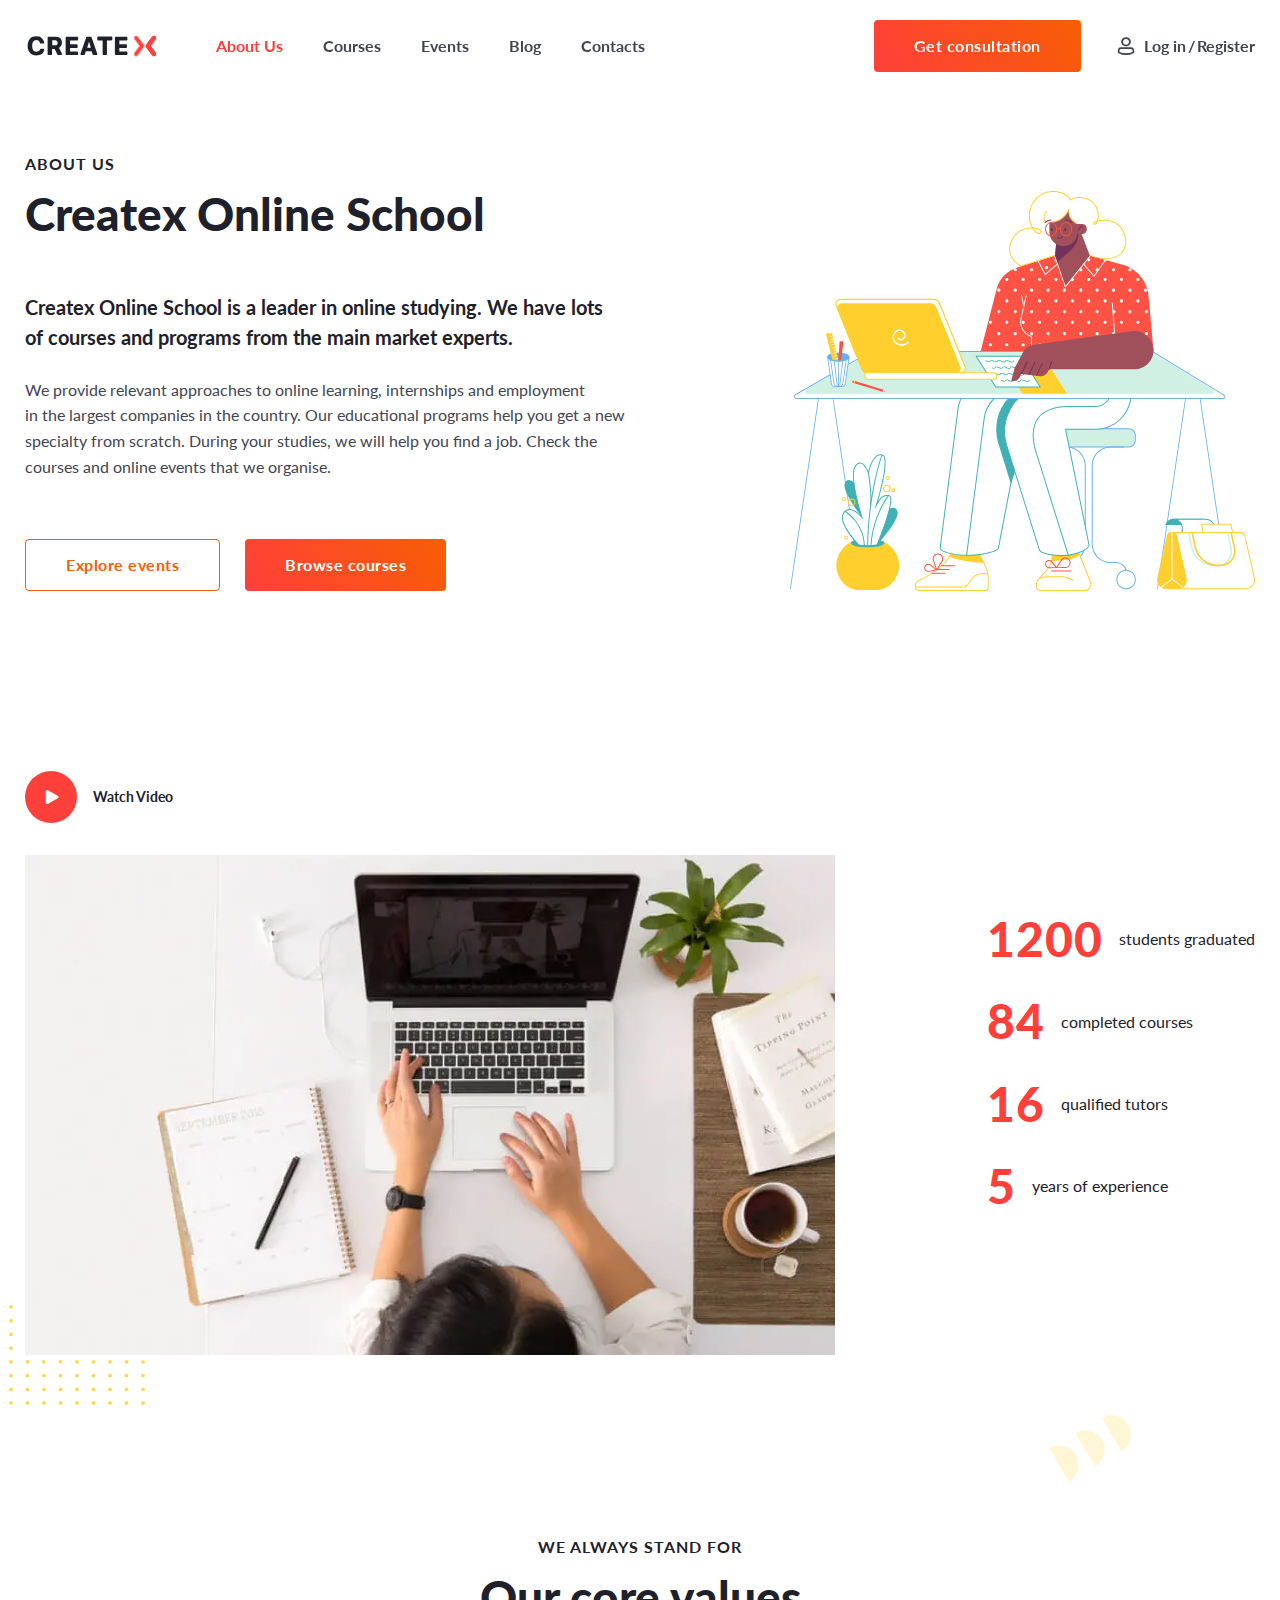
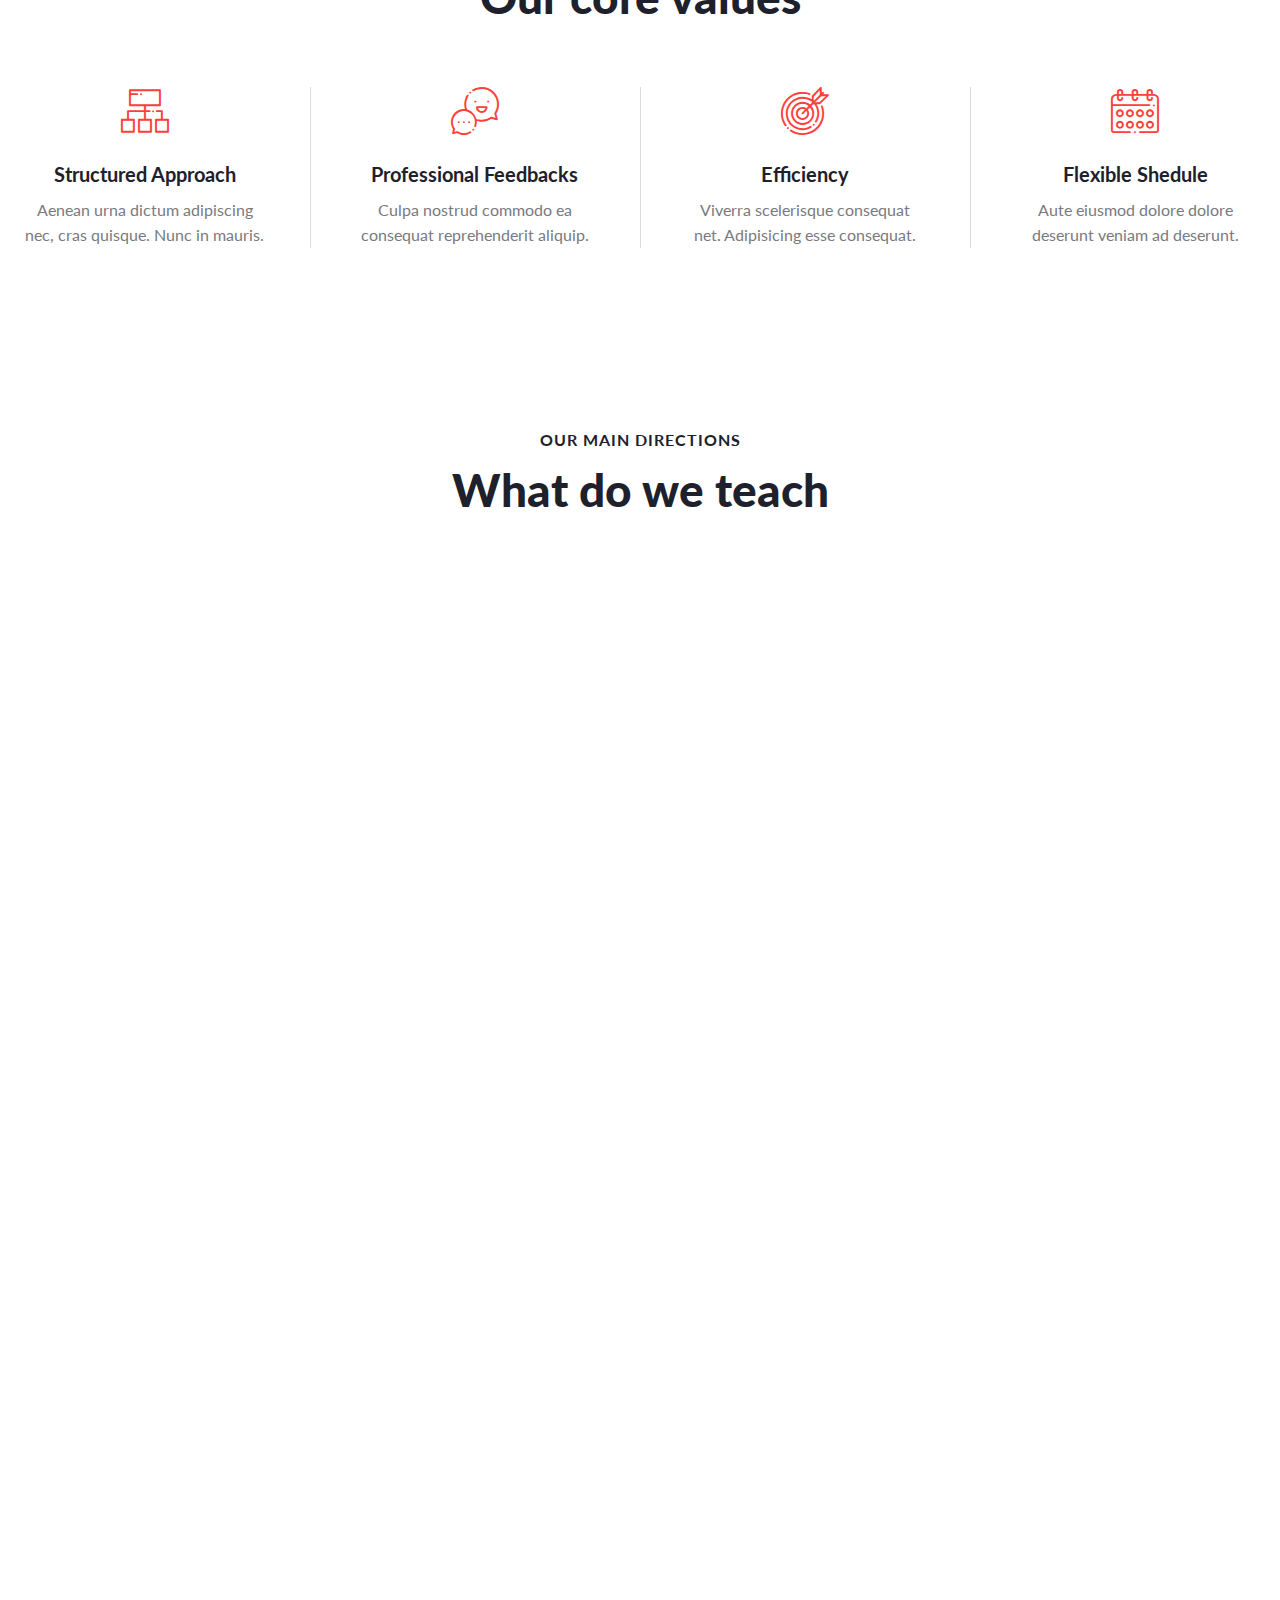
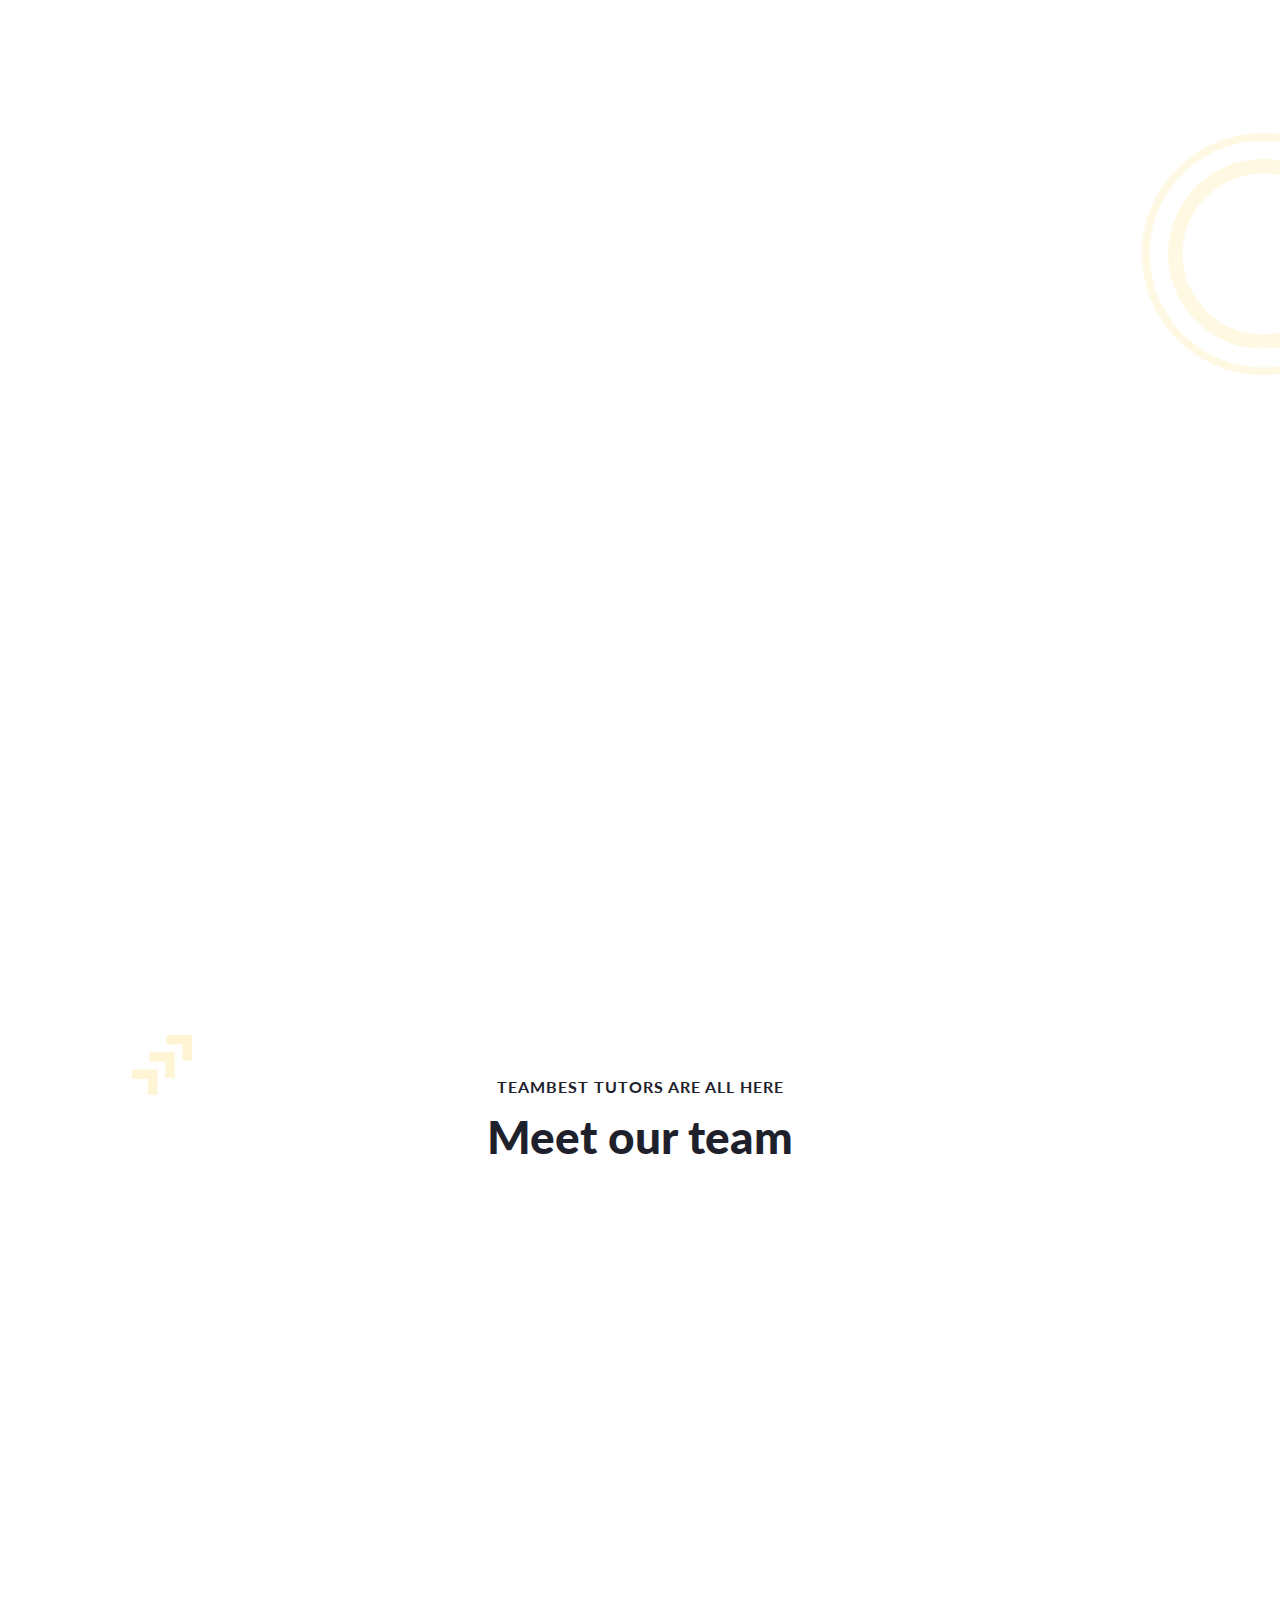
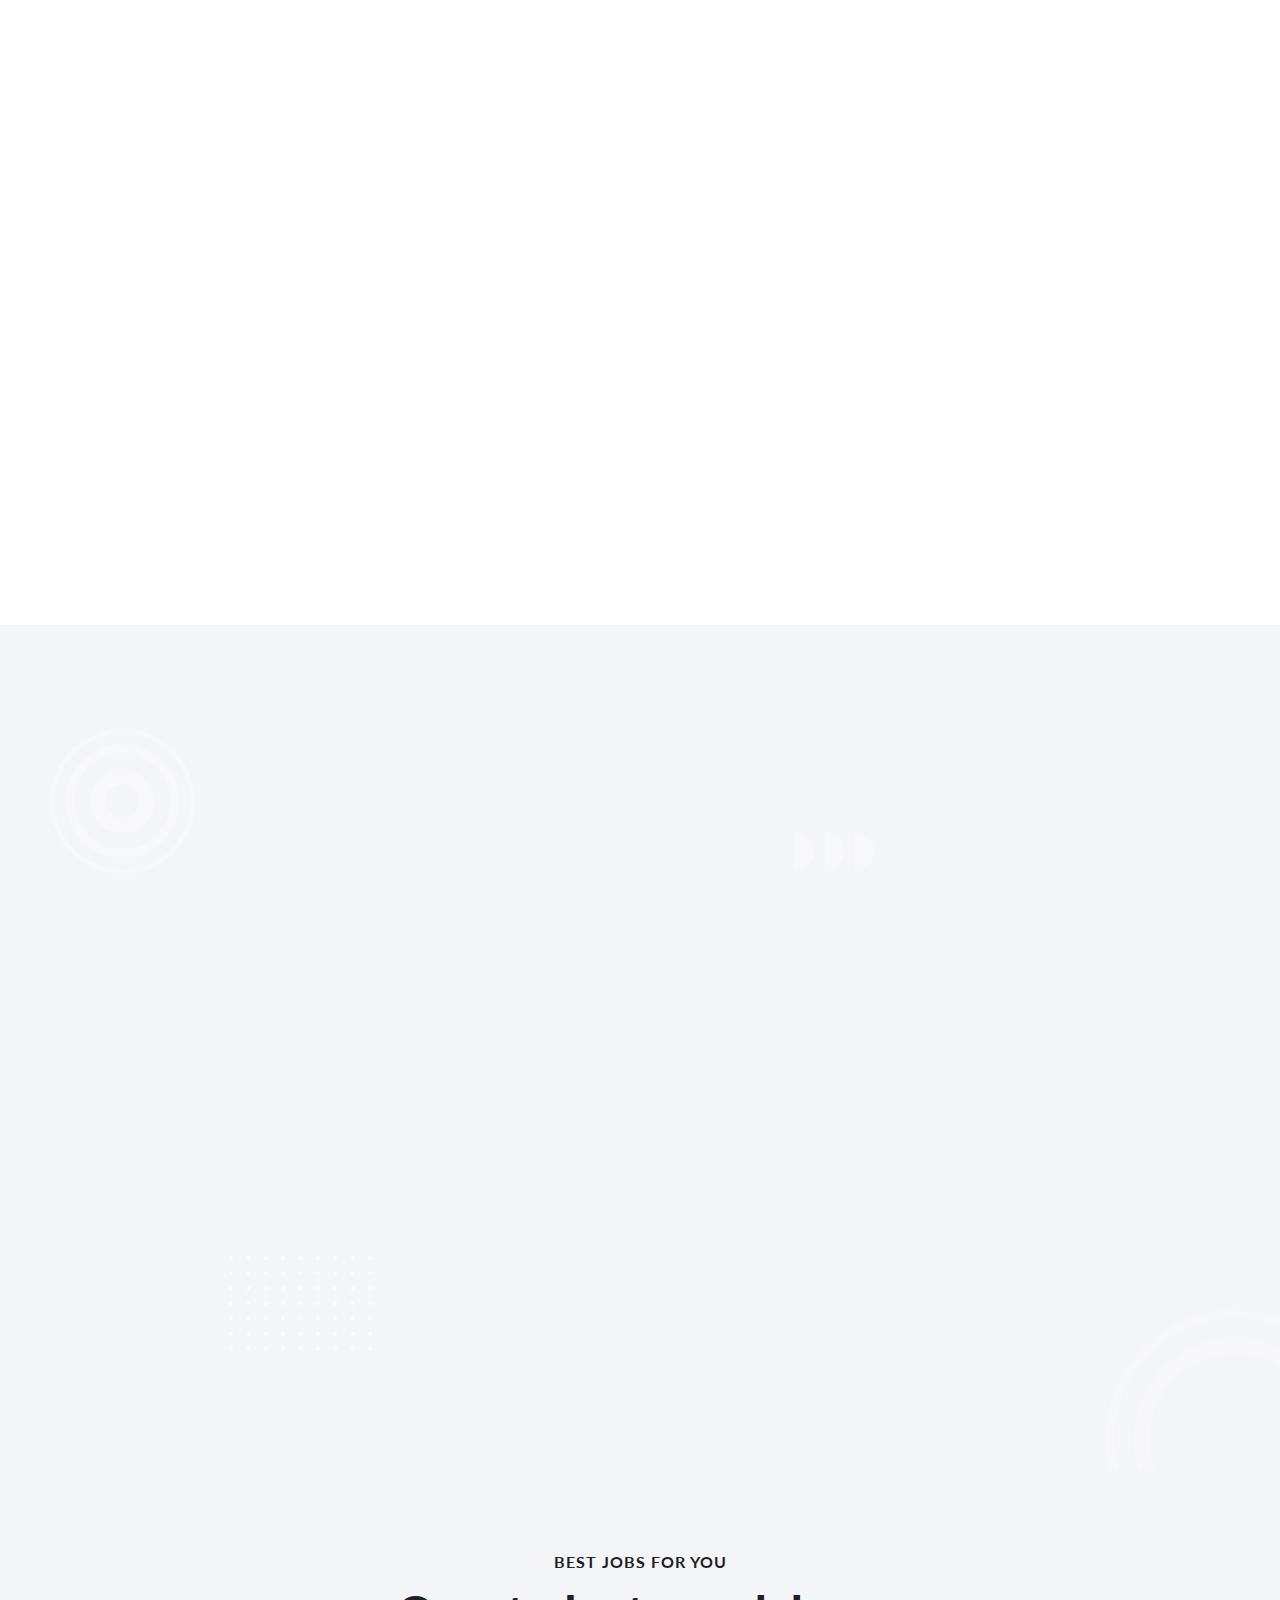
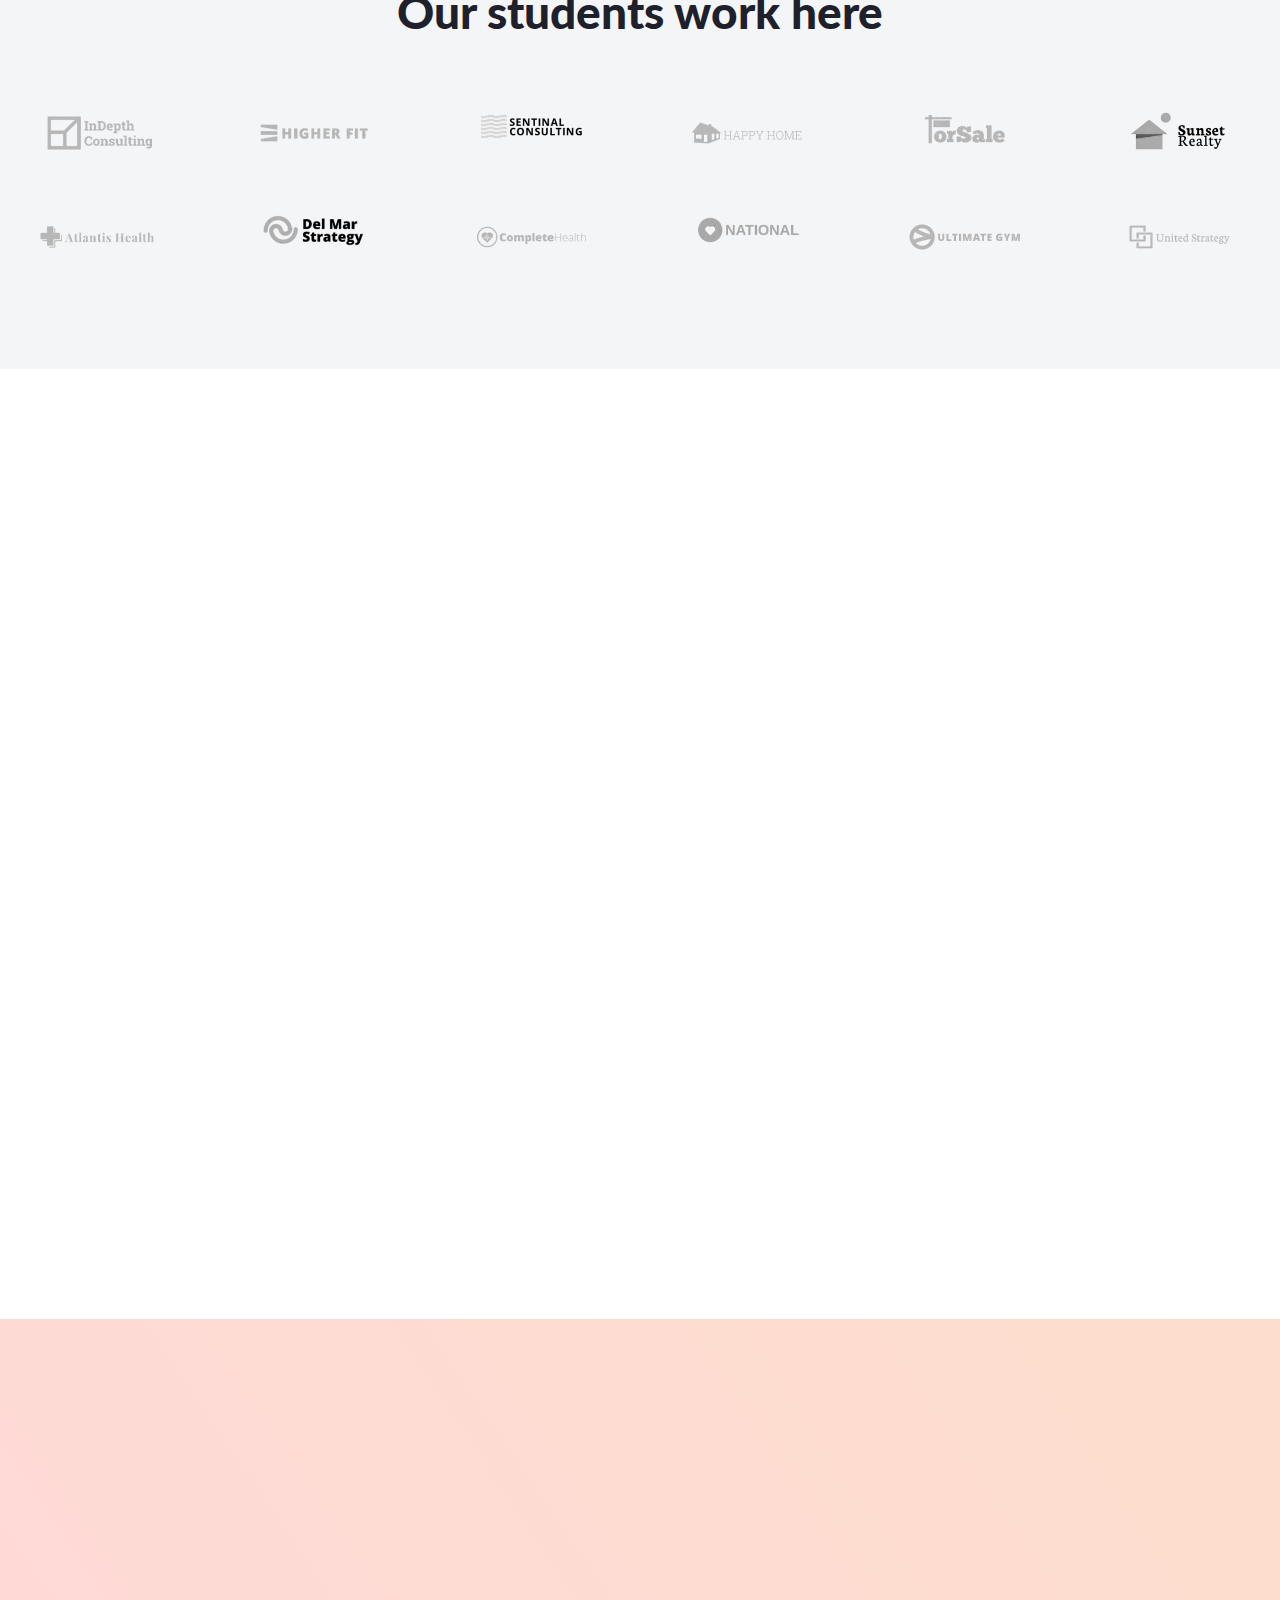
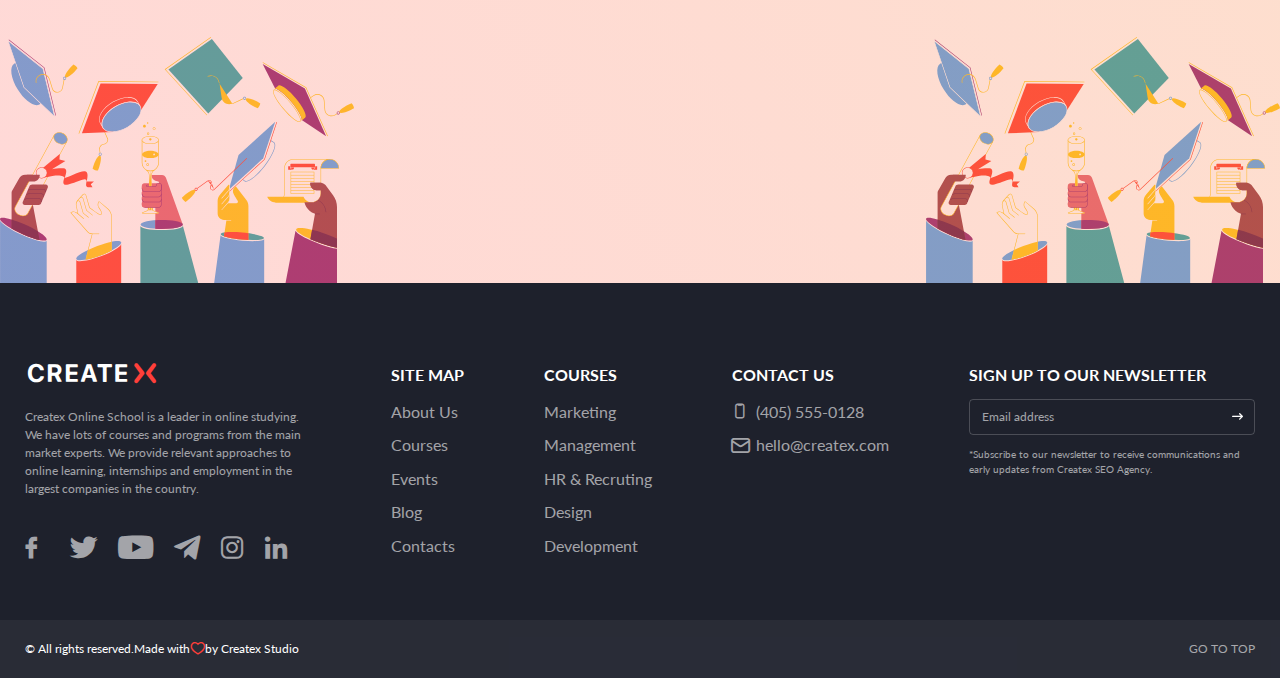
==== commit 2356bce4: "Add files via upload" ====
--- a/about-us.html
+++ b/about-us.html
@@ -6,7 +6,7 @@
 	<meta charset="UTF-8">
 	<meta name="format-detection" content="telephone=no">
 	<!-- <style>body{opacity: 0;}</style> -->
-	<link rel="stylesheet" href="css/style.min.css?_v=20230317003458">
+	<link rel="stylesheet" href="css/style.min.css?_v=20230319231050">
 	<link rel="shortcut icon" href="favicon.ico">
 	<!-- <meta name="robots" content="noindex, nofollow"> -->
 	<meta name="viewport" content="width=device-width, initial-scale=1.0">
@@ -480,8 +480,8 @@
 											<!-- Слайд -->
 											<div class="reviews__slide swiper-slide slide-reviews">
 												<div class="slide-reviews__content">
-													<div class="slide-reviews__body _icon-braces">
-														<q class="slide-reviews__quote">
+													<div class="slide-reviews__body">
+														<q class="slide-reviews__quote quote _icon-braces">
 															Lorem ipsum dolor sit amet, consectetur adipiscing elit. Justo, amet lectus quam viverra mus lobortis fermentum amet, eu. Pulvinar eu sed purus facilisi. Vitae id turpis tempus ornare turpis quis non. Congue tortor in euismod vulputate etiam eros. Pulvinar neque pharetra arcu diam maecenas diam integer in.
 														</q>
 														<div class="slide-reviews__user user-comment">
@@ -496,8 +496,8 @@
 											</div>
 											<div class="reviews__slide swiper-slide slide-reviews">
 												<div class="slide-reviews__content">
-													<div class="slide-reviews__body _icon-braces">
-														<q class="slide-reviews__quote">
+													<div class="slide-reviews__body">
+														<q class="slide-reviews__quote quote _icon-braces">
 															Lorem ipsum dolor sit amet, consectetur adipiscing elit. Justo, amet lectus quam viverra mus lobortis fermentum amet, eu. Pulvinar eu sed purus facilisi. Vitae id turpis tempus ornare turpis quis non. Congue tortor in euismod vulputate etiam eros. Pulvinar neque pharetra arcu diam maecenas diam integer in.
 														</q>
 														<div class="slide-reviews__user user-comment">
@@ -512,10 +512,10 @@
 											</div>
 											<div class="reviews__slide swiper-slide slide-reviews">
 												<div class="slide-reviews__content">
-													<div class="slide-reviews__body _icon-braces">
-														<q class="slide-reviews__quote">
-															Lorem ipsum dolor sit amet, consectetur adipiscing elit. Justo, amet lectus quam viverra mus lobortis fermentum amet, eu. Pulvinar eu sed purus facilisi. Vitae id turpis tempus ornare turpis quis non. Congue tortor in euismod vulputate etiam eros. Pulvinar neque pharetra arcu diam maecenas diam integer in.
-															Lorem ipsum dolor sit amet, consectetur adipiscing elit. Justo, amet lectus quam viverra mus lobortis fermentum amet, eu. Pulvinar eu sed purus facilisi. Vitae id turpis tempus ornare turpis quis non. Congue tortor in euismod vulputate etiam eros. Pulvinar neque pharetra arcu diam maecenas diam integer in.
+													<div class="slide-reviews__body">
+														<q class="slide-reviews__quote quote _icon-braces">
+															Lorem ipsum dolor, sit amet consectetur adipisicing elit. Unde porro iure assumenda quam, dolores ab asperiores voluptates quasi veniam magnam illo provident doloribus ex commodi debitis deserunt eaque officia voluptatem?
+															Dolores labore atque molestias, eligendi asperiores velit consequuntur et, non explicabo necessitatibus rerum similique. Adipisci dolorum nesciunt corporis eos exercitationem ea aperiam blanditiis quibusdam accusantium itaque. Quae totam deleniti ex!
 														</q>
 														<div class="slide-reviews__user user-comment">
 															<div class="user-comment__image _lazy">
@@ -529,8 +529,8 @@
 											</div>
 											<div class="reviews__slide swiper-slide slide-reviews">
 												<div class="slide-reviews__content">
-													<div class="slide-reviews__body _icon-braces">
-														<q class="slide-reviews__quote">
+													<div class="slide-reviews__body">
+														<q class="slide-reviews__quote quote _icon-braces">
 															Lorem ipsum dolor sit amet, consectetur adipiscing elit. Justo, amet lectus quam viverra mus lobortis fermentum amet, eu. Pulvinar eu sed purus facilisi. Vitae id turpis tempus ornare turpis quis non. Congue tortor in euismod vulputate etiam eros. Pulvinar neque pharetra arcu diam maecenas diam integer in.
 														</q>
 														<div class="slide-reviews__user user-comment">
@@ -743,7 +743,7 @@
 										<a href="#" class="link-footer__item link">Marketing</a>
 										<a href="#" class="link-footer__item link">Management</a>
 										<a href="#" class="link-footer__item link">HR & Recruting</a>
-										<a href="#" class="link-footer__item link">Design</a>
+										<a href="courses-designe.html" class="link-footer__item link">Design</a>
 										<a href="#" class="link-footer__item link">Development</a>
 									</div>
 								</div>
@@ -795,7 +795,7 @@
 			</div>
 		</footer>
 	</div>
-	<script src="js/app.min.js?_v=20230317003458"></script>
+	<script src="js/app.min.js?_v=20230319231050"></script>
 </body>
 
 </html>--- a/css/style.min.css
+++ b/css/style.min.css
@@ -1 +1 @@
-@charset "UTF-8";@import url(https://fonts.googleapis.com/css?family=Lato:regular,700,900&display=swap);@font-face{font-family:icons;font-display:swap;src:url(../fonts/icons.woff2) format("woff2"),url(../fonts/icons.woff) format("woff");font-weight:400;font-style:normal}[class*=_icon-]:before{font-family:icons;font-style:normal;font-weight:400;font-variant:normal;text-transform:none;line-height:1;-webkit-font-smoothing:antialiased;-moz-osx-font-smoothing:grayscale}[class*=_icon-]:before{display:block}._icon-arrow-next:before{content:"\e92a"}._icon-logo-symbol:before{content:"\e926"}._icon-logo-text:before{content:"\e927"}._icon-address:before{content:"\e900"}._icon-arrow:before{content:"\e901"}._icon-article:before{content:"\e902"}._icon-behance:before{content:"\e929"}._icon-braces:before{content:"\e903"}._icon-calendar:before{content:"\e904"}._icon-check:before{content:"\e905"}._icon-checkbox:before{content:"\e906"}._icon-clock:before{content:"\e907"}._icon-community:before{content:"\e908"}._icon-cross:before{content:"\e909"}._icon-eyes:before{content:"\e90a"}._icon-facebook:before{content:"\e90b"}._icon-google:before{content:"\e90c"}._icon-grid:before{content:"\e90d"}._icon-heart:before{content:"\e90e"}._icon-ic-calendar:before{content:"\e90f"}._icon-ic-chat:before{content:"\e910"}._icon-ic-target:before{content:"\e911"}._icon-instagram:before{content:"\e912"}._icon-library:before{content:"\e913"}._icon-like:before{content:"\e914"}._icon-linkedin:before{content:"\e915"}._icon-list:before{content:"\e916"}._icon-mail:before{content:"\e917"}._icon-minus:before{content:"\e918"}._icon-more:before{content:"\e928"}._icon-network:before{content:"\e919"}._icon-phone:before{content:"\e91a"}._icon-play:before{content:"\e91b"}._icon-play-video:before{content:"\e91c"}._icon-podcast:before{content:"\e91d"}._icon-profile:before{content:"\e91e"}._icon-search:before{content:"\e91f"}._icon-select:before{content:"\e920"}._icon-star:before{content:"\e921"}._icon-telegram:before{content:"\e922"}._icon-twitter:before{content:"\e923"}._icon-updouw:before{content:"\e924"}._icon-youtube:before{content:"\e925"}._icon-youtube1:before{content:"\ea9d"}*{padding:0;margin:0;border:0}*,:after,:before{-webkit-box-sizing:border-box;box-sizing:border-box}body,html{height:100%;min-width:320px}body{color:#1e212c;line-height:1;font-family:Lato;font-size:1rem;-ms-text-size-adjust:100%;-moz-text-size-adjust:100%;-webkit-text-size-adjust:100%;-webkit-font-smoothing:antialiased;-moz-osx-font-smoothing:grayscale}button,input,textarea{font-family:Lato;font-size:inherit}button{cursor:pointer;color:inherit;background-color:transparent}a{color:inherit;text-decoration:none}ul li{list-style:none}img{vertical-align:top}h1,h2,h3,h4,h5,h6{font-weight:inherit;font-size:inherit}svg{height:1em;width:1em}svg path{stroke:inherit;fill:inherit}.lock body{overflow:hidden;-ms-touch-action:none;touch-action:none;-ms-scroll-chaining:none;overscroll-behavior:none}.wrapper{min-height:100%;display:-webkit-box;display:-ms-flexbox;display:flex;-webkit-box-orient:vertical;-webkit-box-direction:normal;-ms-flex-direction:column;flex-direction:column;overflow:hidden}@supports (overflow:clip){.wrapper{overflow:clip}}.wrapper>main{-webkit-box-flex:1;-ms-flex:1 1 auto;flex:1 1 auto}.wrapper>*{min-width:0}[class*=__container]{max-width:78.75rem;margin:0 auto;padding:0 .9375rem}input[type=email],input[type=tel],input[type=text],textarea{-webkit-appearance:none;-moz-appearance:none;appearance:none}.input{width:100%;display:block;padding:0 20px;border:1px solid #eee}.input._form-focus{outline:.0625rem solid #d7dadd}.input._form-error{border:.0625rem solid red}textarea.input{resize:none;padding:0 0}.checkbox{position:relative}.checkbox:not(:last-child){margin-bottom:.3125em}.checkbox__input{position:absolute;width:0;height:0;opacity:0;top:0;bottom:0}.checkbox__input:checked+.checkbox__label:before{content:"\e906";background:#ff3f3a}.checkbox__label{cursor:pointer;display:-webkit-box;display:-ms-flexbox;display:flex;-webkit-box-pack:start;-ms-flex-pack:start;justify-content:flex-start;-webkit-box-align:center;-ms-flex-align:center;align-items:center;position:relative;gap:.625rem;font-size:1rem;line-height:1.6;color:#424551}.checkbox__label:before{content:"";font-family:icons;color:#fff;font-size:.5rem;-webkit-box-flex:0;-ms-flex:0 0 1rem;flex:0 0 1rem;height:1rem;text-align:center;-ms-flex-item-align:start;align-self:flex-start;border:.0625rem solid #ff3f3a;border-radius:.1875rem;margin-top:.3125rem}._form-error .checkbox__label::before{-webkit-box-shadow:0 0 .3125rem red;box-shadow:0 0 .3125rem red}.checkbox__text{-ms-flex-item-align:center;-ms-grid-row-align:center;align-self:center}.select{position:relative;-webkit-box-flex:1;-ms-flex:1 0 auto;flex:1 0 auto}.select__body{position:relative}.select__title{color:inherit;text-align:left;background-color:#fff;cursor:pointer;width:100%;border:1px solid #d7dadd;border-radius:4px;height:2.75rem}.select__value{display:-webkit-box;display:-ms-flexbox;display:flex;-webkit-box-align:center;-ms-flex-align:center;align-items:center;padding:0 1rem;gap:.625rem;font-weight:400;font-size:14px;line-height:1.5;color:#424551}.select__value>*{-webkit-box-flex:1;-ms-flex:1 1 auto;flex:1 1 auto}.select__value:after{content:"\e920";-ms-flex-item-align:stretch;-ms-grid-row-align:stretch;align-self:stretch;-webkit-box-flex:0;-ms-flex:0 0 6px;flex:0 0 6px;font-size:10.67px;-webkit-transition:all .3s ease 0s;-o-transition:all .3s ease 0s;transition:all .3s ease 0s;display:-webkit-box;display:-ms-flexbox;display:flex;-webkit-box-pack:center;-ms-flex-pack:center;justify-content:center;-webkit-box-align:center;-ms-flex-align:center;align-items:center;font-family:icons}._select-open .select__value:after{-webkit-transform:rotate(-180deg);-ms-transform:rotate(-180deg);transform:rotate(-180deg)}.select__value._select-pseudo-label::before{content:attr(data-pseudo-label);opacity:.5}.select__text{-webkit-box-flex:1;-ms-flex:1 1 auto;flex:1 1 auto}.select__input{width:100%;background-color:transparent;height:100%}.select__options{position:absolute;top:43px;border-radius:0 0 4px 4px;min-width:100%;left:0;background-color:#fff;border:1px solid #d7dadd;border-top:0;padding:10px 0 5px 0;font-weight:400;font-size:14px;line-height:1.5;color:#424551}.select__scroll{overflow-y:auto;overflow-x:hidden;max-height:200px}.select__option{width:100%;text-align:left;cursor:pointer;padding:5px 15px;color:inherit}.select__option._select-selected{background-color:#eee}.select__row{display:-webkit-inline-box;display:-ms-inline-flexbox;display:inline-flex;-webkit-box-align:center;-ms-flex-align:center;align-items:center}.select._select-open{z-index:5}._select-tag{cursor:pointer}.quantity{width:72px;height:40px;display:-webkit-box;display:-ms-flexbox;display:flex}.quantity__button{-webkit-box-flex:0;-ms-flex:0 0 30px;flex:0 0 30px;position:relative;cursor:pointer}.quantity__input{-webkit-box-flex:1;-ms-flex:1 1 auto;flex:1 1 auto}.quantity__input input{height:100%;color:#a6a6a6;font-size:12px;width:100%;text-align:center}.filter-events__quantity .quantity__input input{font-weight:400;font-size:14px;line-height:1.5;color:#424551}body::after{content:"";background-color:rgba(0,0,0,.5);position:fixed;width:100%;height:100%;top:0;left:0;opacity:0;-webkit-transition:opacity .8s ease 0s;-o-transition:opacity .8s ease 0s;transition:opacity .8s ease 0s;pointer-events:none;z-index:149}.popup-show body::after{opacity:1}.popup{position:fixed;top:0;left:0;bottom:0;right:0;padding:30px 10px;-webkit-transition:visibility .8s ease 0s;-o-transition:visibility .8s ease 0s;transition:visibility .8s ease 0s;visibility:hidden;pointer-events:none}.popup_show{z-index:150;visibility:visible;overflow:auto;pointer-events:auto}.popup_show .popup__content{visibility:visible;-webkit-transform:scale(1);-ms-transform:scale(1);transform:scale(1)}.popup__wrapper{display:-webkit-box;display:-ms-flexbox;display:flex;-webkit-box-orient:vertical;-webkit-box-direction:normal;-ms-flex-direction:column;flex-direction:column;-webkit-box-align:center;-ms-flex-align:center;align-items:center;min-height:100%;-webkit-box-flex:1;-ms-flex:1 1 auto;flex:1 1 auto;width:100%;display:flex;-webkit-box-pack:center;-ms-flex-pack:center;justify-content:center;align-items:center}.popup__content{visibility:hidden;-webkit-transform:scale(0);-ms-transform:scale(0);transform:scale(0);-webkit-transition:-webkit-transform .3s ease 0s;transition:-webkit-transform .3s ease 0s;-o-transition:transform .3s ease 0s;transition:transform .3s ease 0s;transition:transform .3s ease 0s,-webkit-transform .3s ease 0s;background-color:#eee;padding:20px;width:100%;max-width:900px;border-radius:20px}.lock .popup__content{visibility:visible}.tabs__navigation{display:-webkit-box;display:-ms-flexbox;display:flex}.tabs__title{border:1px solid #eee;padding:.625rem .9375rem;border-radius:.3125rem}.tabs__title._tab-active{border:1px solid #000}.tabs__content{border:1px solid #eee;padding:.625rem .9375rem}[data-ripple]{position:relative;overflow:hidden}.ripple{position:absolute;border-radius:50%;background-color:rgba(255,255,255,.3);border:1px solid rgba(255,255,255,.5);-webkit-animation:button-circle 1.5s ease forwards;animation:button-circle 1.5s ease forwards}@-webkit-keyframes button-circle{0%{-webkit-transform:scale(0);transform:scale(0)}100%{-webkit-transform:scale(10);transform:scale(10);opacity:0}}@keyframes button-circle{0%{-webkit-transform:scale(0);transform:scale(0)}100%{-webkit-transform:scale(10);transform:scale(10);opacity:0}}[class*=-ibg]{position:relative}[class*=-ibg] img{position:absolute;width:100%;height:100%;top:0;left:0;-o-object-fit:cover;object-fit:cover}[class*=-ibg_contain] img{-o-object-fit:contain;object-fit:contain}.header._header-scroll{visibility:hidden;opacity:0}.button{display:-webkit-box;display:-ms-flexbox;display:flex;-webkit-box-align:center;-ms-flex-align:center;align-items:center;-webkit-box-pack:center;-ms-flex-pack:center;justify-content:center;text-align:center;background:-o-linear-gradient(34.05deg,#ff3f3a 0,#f75e05 100%);background:linear-gradient(55.95deg,#ff3f3a 0,#f75e05 100%);border-radius:.25rem;color:#fff;padding:.8125rem 2.5rem;letter-spacing:.0313rem}.more-action{display:-webkit-box;display:-ms-flexbox;display:flex;-webkit-box-align:center;-ms-flex-align:center;align-items:center;justify-self:flex-start;gap:.5rem;font-weight:700;font-size:1rem;line-height:1.6;color:#1e212c;-webkit-transition:all .3s ease 0s;-o-transition:all .3s ease 0s;transition:all .3s ease 0s}.more-action::after{content:"\e92a";font-size:.6875rem;color:#ff3f3a;font-family:icons}.more-action:hover{color:#ff3f3a}.link{position:relative;display:-ms-grid;display:grid}.link::after{content:"";position:absolute;width:0;height:.0938rem;bottom:0;left:50%;-webkit-transition:all .3s ease 0s;-o-transition:all .3s ease 0s;transition:all .3s ease 0s}.touch .link::after{content:"";display:none}.title{font-weight:900;line-height:1.3;font-size:2.875rem}.subtitle{font-weight:700;line-height:1.5;letter-spacing:.0625rem;text-transform:uppercase}.subtitle:not(:last-child){margin-bottom:.5rem}.action-social,.benefits__container,.blog__body,.body-register__container,.body-teacher__container,.certificate__content,.certificate__image-ibg,.curator-course__img,.curator-course__subtitle,.curator-course__text,.curator-course__title,.curator-course__value,.events__container,.featured__body,.featured__courses:nth-child(even),.featured__courses:nth-child(odd),.feedback-form__title,.gain__block-title,.gain__list,.numbers-quantity,.post,.process-learning__block-title,.process-learning__items,.program-course__container,.reviews,.studying-process__container,.subscribe__container,.testimonials__content,.who-we-are__container{-webkit-transform:translate(0,100%);-ms-transform:translate(0,100%);transform:translate(0,100%);opacity:0;visibility:hidden}._watcher-view .action-social,._watcher-view .benefits__container,._watcher-view .blog__body,._watcher-view .body-register__container,._watcher-view .body-teacher__container,._watcher-view .certificate__content,._watcher-view .certificate__image-ibg,._watcher-view .curator-course__img,._watcher-view .curator-course__subtitle,._watcher-view .curator-course__text,._watcher-view .curator-course__title,._watcher-view .curator-course__value,._watcher-view .events__container,._watcher-view .featured__body,._watcher-view .featured__courses:nth-child(even),._watcher-view .featured__courses:nth-child(odd),._watcher-view .feedback-form__title,._watcher-view .gain__block-title,._watcher-view .gain__list,._watcher-view .numbers-quantity,._watcher-view .post,._watcher-view .process-learning__block-title,._watcher-view .process-learning__items,._watcher-view .program-course__container,._watcher-view .reviews,._watcher-view .studying-process__container,._watcher-view .subscribe__container,._watcher-view .testimonials__content,._watcher-view .who-we-are__container{-webkit-transform:translate(0,0);-ms-transform:translate(0,0);transform:translate(0,0);opacity:1;visibility:visible}.who-we-are__container{-webkit-transform:translate(0,-100%);-ms-transform:translate(0,-100%);transform:translate(0,-100%)}.featured__courses:nth-child(odd){-webkit-transform:translate(-100%,0);-ms-transform:translate(-100%,0);transform:translate(-100%,0)}.featured__courses:nth-child(even){-webkit-transform:translate(100%,0);-ms-transform:translate(100%,0);transform:translate(100%,0)}.program-course__container{-webkit-transform:translate(0,50%);-ms-transform:translate(0,50%);transform:translate(0,50%)}.certificate__content{-webkit-transform:translate(-100%,0);-ms-transform:translate(-100%,0);transform:translate(-100%,0)}.certificate__image-ibg{-webkit-transform:translate(100%,0);-ms-transform:translate(100%,0);transform:translate(100%,0)}._watcher-view .body-register__container,._watcher-view .curator-course__title,._watcher-view .gain__list,._watcher-view .program-course__container{-webkit-transition:all .8s ease .3s;-o-transition:all .8s ease .3s;transition:all .8s ease .3s}._watcher-view .benefits__container,._watcher-view .blog__body,._watcher-view .body-teacher__container,._watcher-view .certificate__content,._watcher-view .certificate__image-ibg,._watcher-view .curator-course__img,._watcher-view .curator-course__subtitle,._watcher-view .events__container,._watcher-view .featured__body,._watcher-view .featured__courses,._watcher-view .feedback-form__title,._watcher-view .gain__block-title,._watcher-view .process-learning__block-title,._watcher-view .process-learning__items,._watcher-view .reviews,._watcher-view .studying-process__container,._watcher-view .subscribe__container,._watcher-view .testimonials__content,._watcher-view .who-we-are__container{-webkit-transition:all .8s ease 0s;-o-transition:all .8s ease 0s;transition:all .8s ease 0s}._watcher-view .curator-course__value{-webkit-transition:all .8s ease .5s;-o-transition:all .8s ease .5s;transition:all .8s ease .5s}._watcher-view .curator-course__text,._watcher-view .numbers-quantity{-webkit-transition:all .8s ease .9s;-o-transition:all .8s ease .9s;transition:all .8s ease .9s}.action-social{-webkit-transition:all .8s ease 1.3s;-o-transition:all .8s ease 1.3s;transition:all .8s ease 1.3s}.button-border{display:-webkit-box;display:-ms-flexbox;display:flex;-webkit-box-align:center;-ms-flex-align:center;align-items:center;-webkit-box-pack:center;-ms-flex-pack:center;justify-content:center;text-align:center;letter-spacing:.0313rem;border:.0625rem solid #f75e05;border-radius:.25rem;padding:.75rem 2.5rem;color:#f75e05;-webkit-transition:all .3s ease 0s;-o-transition:all .3s ease 0s;transition:all .3s ease 0s}.button-border:hover{border:.0625rem solid transparent;color:#fff;background:-o-linear-gradient(34.05deg,#ff3f3a 0,#f75e05 100%);background:linear-gradient(55.95deg,#ff3f3a 0,#f75e05 100%)}.touch .button-border:hover{border:.0625rem solid #f75e05;color:#f75e05;background:0 0}.logo{-webkit-transition:all .3s ease 0s;-o-transition:all .3s ease 0s;transition:all .3s ease 0s;display:-webkit-box;display:-ms-flexbox;display:flex;-webkit-box-align:center;-ms-flex-align:center;align-items:center;gap:.2294rem}.logo .logo__text::before{content:"\e927";font-family:icons;font-size:1.25rem}.logo .logo__symbol::before{content:"\e926";font-family:icons;font-size:1.25rem;color:#ff3f3a}.search-form{-webkit-box-flex:0;-ms-flex:0 0 25.609756%;flex:0 0 25.609756%;display:-ms-grid;display:grid;-ms-grid-columns:1fr;grid-template-columns:1fr;position:relative;color:#9a9ca5}.search-form__input{min-height:2.75rem;-ms-grid-columns:auto;grid-template-columns:auto;padding:0 2rem 0 1rem;border:.0625rem solid #d7dadd;border-radius:.25rem}.search-form__input::-webkit-input-placeholder{font-size:.875rem;line-height:1.5;color:#9a9ca5}.search-form__input::-moz-placeholder{font-size:.875rem;line-height:1.5;color:#9a9ca5}.search-form__input:-ms-input-placeholder{font-size:.875rem;line-height:1.5;color:#9a9ca5}.search-form__input::-ms-input-placeholder{font-size:.875rem;line-height:1.5;color:#9a9ca5}.search-form__input::placeholder{font-size:.875rem;line-height:1.5;color:#9a9ca5}.search-form__button{display:-ms-grid;display:grid}.search-form__button::before{position:absolute;font-size:.8956rem;top:calc(50% - .5rem);right:1rem}.search-form__button:hover{color:#ff3f3a}.header{font-weight:700;font-size:1rem;line-height:1.6;color:#424551;position:fixed;top:0;left:0;width:100%;z-index:100;display:-webkit-box;display:-ms-flexbox;display:flex;-webkit-box-pack:justify;-ms-flex-pack:justify;justify-content:space-between;-webkit-box-align:center;-ms-flex-align:center;align-items:center;-webkit-transition:all .3s ease 0s;-o-transition:all .3s ease 0s;transition:all .3s ease 0s}.header__container{-webkit-box-flex:1;-ms-flex-positive:1;flex-grow:1;position:relative}.menu{display:-webkit-box;display:-ms-flexbox;display:flex;-webkit-box-align:center;-ms-flex-align:center;align-items:center;-webkit-box-pack:justify;-ms-flex-pack:justify;justify-content:space-between;row-gap:.625rem;-ms-flex-wrap:wrap;flex-wrap:wrap}.menu__logo{-webkit-transition:all .3s ease 0s;-o-transition:all .3s ease 0s;transition:all .3s ease 0s;display:-webkit-box;display:-ms-flexbox;display:flex;-webkit-box-align:center;-ms-flex-align:center;align-items:center;position:relative;z-index:3;overflow:hidden;color:#1e212c}.touch .menu__logo:hover{-webkit-transform:scale(1);-ms-transform:scale(1);transform:scale(1)}.menu__body{-webkit-box-flex:1;-ms-flex:1 1 auto;flex:1 1 auto;display:-webkit-box;display:-ms-flexbox;display:flex;-webkit-box-align:center;-ms-flex-align:center;align-items:center;-webkit-box-pack:justify;-ms-flex-pack:justify;justify-content:space-between;row-gap:1.5625rem;-ms-flex-wrap:wrap;flex-wrap:wrap}.menu__list{display:-webkit-box;display:-ms-flexbox;display:flex;-webkit-box-align:center;-ms-flex-align:center;align-items:center;row-gap:.9375rem;-ms-flex-wrap:wrap;flex-wrap:wrap}.menu__link{-webkit-transition:all .3s ease 0s;-o-transition:all .3s ease 0s;transition:all .3s ease 0s}.menu__link:hover{color:#ff3f3a}.menu__link:hover::after{background:#ff3f3a}.menu .menu-link-active{color:#ff3f3a}.action-menu{display:-webkit-box;display:-ms-flexbox;display:flex;-webkit-box-align:center;-ms-flex-align:center;align-items:center;row-gap:.9375rem}.action-menu__button{font-weight:700;font-size:1rem;line-height:1.6}.action-menu__register{-webkit-box-flex:1;-ms-flex:1 1 auto;flex:1 1 auto;padding:.8125rem 0;display:-webkit-box;display:-ms-flexbox;display:flex;-webkit-box-align:center;-ms-flex-align:center;align-items:center;-webkit-column-gap:.125rem;-moz-column-gap:.125rem;column-gap:.125rem;color:#424551}.action-menu__login{display:-webkit-box;display:-ms-flexbox;display:flex;-webkit-box-align:center;-ms-flex-align:center;align-items:center;gap:.5rem}.action-menu__login::before{font-size:1.25rem;-webkit-box-flex:0;-ms-flex:0 0 1.25rem;flex:0 0 1.25rem;-webkit-transition:all .3s ease 0s;-o-transition:all .3s ease 0s;transition:all .3s ease 0s}.action-menu__login::after{background:#424551}.action-menu__reg::after{background:#424551}.icon-menu{display:none}.footer{background:#1e212c;position:relative;z-index:1}.footer__content{color:rgba(255,255,255,.6)}.footer__columns{display:-ms-grid;display:grid;-ms-grid-columns:1fr auto auto auto 1fr;grid-template-columns:1fr auto auto auto 1fr;row-gap:1.25rem;-webkit-box-pack:justify;-ms-flex-pack:justify;justify-content:space-between}.footer__column [data-spoller]{width:100%;cursor:default;text-align:left;position:relative}._spoller-init .footer__column [data-spoller]{cursor:pointer}._spoller-init .footer__column [data-spoller]::after,._spoller-init .footer__column [data-spoller]::before{content:"";position:absolute;right:.625rem;top:50%;background-color:#fff;height:.125rem;width:.9375rem;-webkit-transition:-webkit-transform .5s ease 0s;transition:-webkit-transform .5s ease 0s;-o-transition:transform .5s ease 0s;transition:transform .5s ease 0s;transition:transform .5s ease 0s,-webkit-transform .5s ease 0s}._spoller-init .footer__column [data-spoller]::before{-webkit-transform:translate(0,-230%) rotate(40deg);-ms-transform:translate(0,-230%) rotate(40deg);transform:translate(0,-230%) rotate(40deg)}._spoller-init .footer__column [data-spoller]::after{-webkit-transform:translate(0,230%) rotate(-40deg);-ms-transform:translate(0,230%) rotate(-40deg);transform:translate(0,230%) rotate(-40deg)}._spoller-init .footer__column [data-spoller]._spoller-active::before{-webkit-transform:translateX(-75%) rotate(-40deg);-ms-transform:translateX(-75%) rotate(-40deg);transform:translateX(-75%) rotate(-40deg)}._spoller-init .footer__column [data-spoller]._spoller-active::after{-webkit-transform:rotate(40deg);-ms-transform:rotate(40deg);transform:rotate(40deg)}.footer__logo{display:-webkit-inline-box;display:-ms-inline-flexbox;display:inline-flex;-webkit-box-align:center;-ms-flex-align:center;align-items:center;-webkit-box-pack:start;-ms-flex-pack:start;justify-content:flex-start;gap:.2294rem}.footer__logo .logo__text{-webkit-box-flex:0;-ms-flex:0 0 auto;flex:0 0 auto}.footer__logo .logo__text::before{color:#fff}.footer__text{font-size:.75rem;line-height:1.5}.social-footer{display:-webkit-box;display:-ms-flexbox;display:flex;-webkit-box-align:center;-ms-flex-align:center;align-items:center;gap:1.25rem}.social-footer__item{-webkit-transition:all .3s ease 0s;-o-transition:all .3s ease 0s;transition:all .3s ease 0s;display:-webkit-box;display:-ms-flexbox;display:flex}.social-footer__item::before{-webkit-box-flex:0;-ms-flex:0 0 1.5rem;flex:0 0 1.5rem;font-size:1.5rem}.social-footer__item:hover{color:#fff}.link-footer__title{font-weight:700;font-size:1rem;line-height:1.5;color:#fff}.link-footer__title:not(:last-child){margin-bottom:.75rem}.link-footer__body{font-size:1rem;line-height:1.6}.link-footer__items{display:-ms-grid;display:grid;gap:.5rem;justify-items:start}.footer__link--mail .link-footer__items{justify-items:stretch;-webkit-box-align:start;-ms-flex-align:start;align-items:start;gap:.75rem}.link-footer__item{display:-webkit-box;display:-ms-flexbox;display:flex;-webkit-box-align:center;-ms-flex-align:center;align-items:center;gap:.5rem}.link-footer__item::before{display:-webkit-box;display:-ms-flexbox;display:flex;-webkit-box-pack:center;-ms-flex-pack:center;justify-content:center;font-size:1rem;width:1rem}.link-footer__item:hover{color:#fff}.link-footer__item:hover::after{background:#fff}.link-footer__text{font-size:.625rem;line-height:1.5;max-width:17.8125rem}.link-footer__subscribe{display:-webkit-box;display:-ms-flexbox;display:flex;position:relative}.link-footer__input{background:0 0;border:.0625rem solid rgba(255,255,255,.2);border-radius:.25rem;min-height:2.25rem;font-size:.75rem;line-height:1.5;padding:0 1.5rem 0 .75rem;color:#fff}.link-footer__input::-webkit-input-placeholder{color:rgba(255,255,255,.6)}.link-footer__input::-moz-placeholder{color:rgba(255,255,255,.6)}.link-footer__input:-ms-input-placeholder{color:rgba(255,255,255,.6)}.link-footer__input::-ms-input-placeholder{color:rgba(255,255,255,.6)}.link-footer__input::placeholder{color:rgba(255,255,255,.6)}.link-footer__input:focus{background:rgba(255,255,255,.12);color:#fff}.link-footer__button{display:-ms-grid;display:grid}.link-footer__button::after{content:"\e901";position:absolute;top:calc(50% - .22905rem);right:.75rem;font-family:icons;font-size:.4581rem;width:.625rem;color:#fff;-webkit-transform:rotate(180deg) scale(1);-ms-transform:rotate(180deg) scale(1);transform:rotate(180deg) scale(1);-webkit-transition:all .3s ease 0s;-o-transition:all .3s ease 0s;transition:all .3s ease 0s}.link-footer__button:hover::after{-webkit-transform:rotate(180deg) scale(1.1);-ms-transform:rotate(180deg) scale(1.1);transform:rotate(180deg) scale(1.1)}.police{background:rgba(255,255,255,.05);font-size:.75rem;line-height:1.5;color:#fff;min-height:3.625rem;padding:.9375rem 0;display:-webkit-box;display:-ms-flexbox;display:flex;-webkit-box-align:center;-ms-flex-align:center;align-items:center}.police__container{-webkit-box-flex:1;-ms-flex-positive:1;flex-grow:1;display:-webkit-box;display:-ms-flexbox;display:flex;-webkit-box-align:center;-ms-flex-align:center;align-items:center;-webkit-box-pack:justify;-ms-flex-pack:justify;justify-content:space-between;gap:.625rem;-ms-flex-wrap:wrap;flex-wrap:wrap}.police__value p{display:-webkit-box;display:-ms-flexbox;display:flex;-webkit-box-align:center;-ms-flex-align:center;align-items:center}.police__value span::before{color:#ff3f3a;font-size:.8331rem}.police__top-button{color:rgba(255,255,255,.6);-webkit-transition:all .3s ease 0s;-o-transition:all .3s ease 0s;transition:all .3s ease 0s}.police__top-button:hover{color:#fff}.main-section{background:-o-linear-gradient(34.05deg,rgba(255,64,58,.2) 0,rgba(247,94,5,.2) 100%);background:linear-gradient(55.95deg,rgba(255,64,58,.2) 0,rgba(247,94,5,.2) 100%);position:relative}.main-section__container{position:relative;z-index:2}.main-section__body{display:-webkit-box;display:-ms-flexbox;display:flex;-webkit-box-pack:justify;-ms-flex-pack:justify;justify-content:space-between;gap:1.25rem}.main-section__content{max-width:31.25rem}.main-section__play-btn:not(:last-child){margin-bottom:1.5625rem}.main-section__action{font-weight:700;font-size:1rem;line-height:1.6;display:-webkit-box;display:-ms-flexbox;display:flex;-webkit-box-align:center;-ms-flex-align:center;align-items:center;-webkit-column-gap:1.5625rem;-moz-column-gap:1.5625rem;column-gap:1.5625rem;row-gap:.9375rem}.main-section__image{-webkit-box-flex:0;-ms-flex:0 0 48.943089%;flex:0 0 48.943089%;position:relative;-webkit-transform:translate(8%,0);-ms-transform:translate(8%,0);transform:translate(8%,0)}.main-section__image img{max-width:100%}.play-btn{font-weight:700;font-size:.875rem;line-height:1.5;display:-webkit-inline-box;display:-ms-inline-flexbox;display:inline-flex;-webkit-box-align:center;-ms-flex-align:center;align-items:center;-webkit-box-pack:center;-ms-flex-pack:center;justify-content:center;gap:1rem}.play-btn span{display:-webkit-inline-box;display:-ms-inline-flexbox;display:inline-flex;-webkit-box-align:center;-ms-flex-align:center;align-items:center;-webkit-box-pack:center;-ms-flex-pack:center;justify-content:center;border-radius:50%;background:#ff3f3a;outline:1rem solid hsla(2deg,100%,61%,.12);position:relative;width:3.25rem;height:3.25rem;-webkit-animation:play 1s infinite linear;animation:play 1s infinite linear}.play-btn span::before{color:#fff;position:absolute;width:100%;height:100%;top:calc(50% - .5rem);left:calc(50% - .3125rem);font-size:1rem;width:1rem;height:1rem}@-webkit-keyframes play{0%{outline:.625rem solid hsla(2deg,100%,61%,.12)}100%{outline:1rem solid hsla(2deg,100%,61%,.2)}}@keyframes play{0%{outline:.625rem solid hsla(2deg,100%,61%,.12)}100%{outline:1rem solid hsla(2deg,100%,61%,.2)}}.statistic{display:-webkit-box;display:-ms-flexbox;display:flex;-webkit-box-pack:justify;-ms-flex-pack:justify;justify-content:space-between;-ms-flex-wrap:wrap;flex-wrap:wrap;-webkit-box-align:center;-ms-flex-align:center;align-items:center;gap:.3125rem}.statistic__item{display:-webkit-box;display:-ms-flexbox;display:flex;-ms-flex-wrap:wrap;flex-wrap:wrap;-webkit-box-align:center;-ms-flex-align:center;align-items:center;-webkit-column-gap:.75rem;-moz-column-gap:.75rem;column-gap:.75rem}.statistic__item:not(:last-child){-webkit-box-flex:1;-ms-flex-positive:1;flex-grow:1}.statistic__item:not(:last-child)::after{content:"";background:#ff3f3a;display:inline-block;width:.5rem;height:.5rem;-ms-grid-column-align:center;justify-self:center;-webkit-box-align:center;-ms-flex-align:center;align-items:center;border-radius:50%;margin:0 auto}.statistic__number{font-weight:900;line-height:1.3}.statistic__value{line-height:1.6}.decor-main-section{max-width:120rem}.decor-main-section__image-01{position:absolute;background:url(../img/main-section/decor-01.svg) no-repeat;width:6rem;height:6rem;top:12.406716%;left:4.270833%}.decor-main-section__image-02{position:absolute;background:url(../img/main-section/decor-02.svg) no-repeat;width:5.5rem;height:2.9375rem;bottom:50.186567%;left:40.729167%}.decor-main-section__image-03{position:absolute;background:url(../img/main-section/decor-03.svg) no-repeat;width:7.0625rem;height:7.0625rem;top:-4.197761%;right:4.947917%}.decor-main-section__image-04{position:absolute;background:url(../img/main-section/decor-04.svg) no-repeat;width:3.8125rem;height:3.8125rem;left:38.177083%;bottom:23.600746%}.decor-main-section__image-05{position:absolute;background:url(../img/main-section/decor-05.svg) no-repeat;width:11.6875rem;height:8.5625rem;bottom:17.350746%;right:-1.5625%}.decor-main-section__image-06{position:absolute;background:url(../img/main-section/decor-06.svg) no-repeat;width:17.75rem;height:17.75rem;bottom:-10.074627%;left:-5.833333%}.who-we-are{position:relative;overflow:hidden}.who-we-are__container{display:-webkit-box;display:-ms-flexbox;display:flex;-webkit-box-pack:justify;-ms-flex-pack:justify;justify-content:space-between;-webkit-column-gap:10.97561%;-moz-column-gap:10.97561%;column-gap:10.97561%;row-gap:1.25rem;position:relative;z-index:1}.who-we-are__image-ibg{-webkit-box-flex:0;-ms-flex:0 1 57.317073%;flex:0 1 57.317073%;display:-ms-grid;display:grid;padding-bottom:45.528455%;overflow:hidden;border-radius:.25rem}.who-we-are__image-ibg img{max-width:100%}.who-we-are__body{-webkit-box-flex:0;-ms-flex:0 0 31.707317%;flex:0 0 31.707317%}.who-we-are__list{display:-ms-grid;display:grid;gap:.75rem}.who-we-are__list:not(:last-child){margin-bottom:1.375rem}.who-we-are__item{color:#424551;line-height:1.6;display:-ms-grid;display:grid;-ms-grid-columns:auto auto;grid-template-columns:auto auto;-webkit-box-align:start;-ms-flex-align:start;align-items:start;-webkit-box-pack:start;-ms-flex-pack:start;justify-content:start;gap:1rem}.who-we-are__item::before{content:"\e905";font-family:icons;color:#ff3f3a;font-size:.9169rem;width:.9581rem;line-height:1.6;-webkit-transform:translate(0,.1875rem);-ms-transform:translate(0,.1875rem);transform:translate(0,.1875rem)}.who-we-are__button{font-weight:700;font-size:.875rem;padding:.9375rem 2rem;display:-webkit-inline-box;display:-ms-inline-flexbox;display:inline-flex}.decor-who-we-are__image-01{position:absolute;background:url(../img/who-we-are/dots.svg) no-repeat;width:11.3238rem;height:8.2963rem;top:21.038251%;left:-3.729167%;-webkit-transform:rotate(-52deg);-ms-transform:rotate(-52deg);transform:rotate(-52deg)}.decor-who-we-are__image-02{position:absolute;background:url(../img/who-we-are/circles.svg) no-repeat;width:17.9375rem;height:17.9375rem;bottom:30.491803%;right:-8.59375%}.featured{overflow:hidden}.featured__body{display:-webkit-box;display:-ms-flexbox;display:flex;-webkit-box-align:end;-ms-flex-align:end;align-items:flex-end;-webkit-box-pack:justify;-ms-flex-pack:justify;justify-content:space-between;gap:1.25rem}.featured__subtitle:not(:last-child){margin-bottom:.5rem}.featured__button-border{font-weight:700;line-height:1.6}.featured__items{display:-ms-grid;display:grid;-ms-grid-columns:1fr 1fr;grid-template-columns:1fr 1fr;gap:1.875rem;-webkit-box-pack:justify;-ms-flex-pack:justify;justify-content:space-between}.featured__courses{-webkit-box-flex:0;-ms-flex:0 0 48.780488%;flex:0 0 48.780488%}.item-course{min-height:100%;display:-webkit-box;display:-ms-flexbox;display:flex;border:.0625rem solid #e5e8ed;background:#fff;border-radius:.25rem;-webkit-box-shadow:0 5rem 5rem -1.25rem rgba(154,156,165,.08),0 1.875rem 1.5rem -.625rem rgba(154,156,165,.05),0 .75rem .625rem -.375rem rgba(154,156,165,.04),0 .25rem .25rem -.25rem rgba(30,33,44,.03);box-shadow:0 5rem 5rem -1.25rem rgba(154,156,165,.08),0 1.875rem 1.5rem -.625rem rgba(154,156,165,.05),0 .75rem .625rem -.375rem rgba(154,156,165,.04),0 .25rem .25rem -.25rem rgba(30,33,44,.03)}.item-course:hover{-webkit-box-shadow:0 5rem 5rem -1.25rem rgba(154,156,165,.16),0 1.875rem 1.5rem -.625rem rgba(154,156,165,.1),0 .75rem .625rem -.375rem rgba(154,156,165,.08),0 .25rem .25rem -.25rem rgba(30,33,44,.05);box-shadow:0 5rem 5rem -1.25rem rgba(154,156,165,.16),0 1.875rem 1.5rem -.625rem rgba(154,156,165,.1),0 .75rem .625rem -.375rem rgba(154,156,165,.08),0 .25rem .25rem -.25rem rgba(30,33,44,.05)}.touch .item-course:hover{-webkit-box-shadow:none;box-shadow:none}.item-course__image-ibg{padding-bottom:35.79%;-webkit-box-flex:0;-ms-flex:0 0 35.79%;flex:0 0 35.79%;display:-ms-grid;display:grid;justify-items:center;-webkit-box-align:center;-ms-flex-align:center;align-items:center;border-radius:.25rem 0 0 .25rem;overflow:hidden;background:#ffcf2d}.item-course__image-ibg img{-webkit-box-flex:1;-ms-flex:1 0 100%;flex:1 0 100%}.online-courses .item-course__image-ibg{padding-bottom:61.538462%}.online-courses .item-course__image-ibg img{-o-object-fit:contain;object-fit:contain}.item-course__content{display:-webkit-box;display:-ms-flexbox;display:flex;-webkit-box-orient:vertical;-webkit-box-direction:normal;-ms-flex-direction:column;flex-direction:column;-webkit-box-align:start;-ms-flex-align:start;align-items:flex-start}.online-courses .item-course__content{padding:1.5rem}.item-course__lable{font-size:.875rem;line-height:1.3;color:#fff;border-radius:.25rem;padding:.3125rem .5rem;display:-ms-inline-grid;display:inline-grid;-ms-grid-column-align:start;justify-self:start}.item-course__lable--marketing{background:#03cea4}.item-course__lable--management{background:#5a87fc}.item-course__lable--hr{background:#f89828}.item-course__lable--design{background:#f52f6e}.item-course__lable--development{background:#7772f1}.item-course__name{font-weight:700;font-size:1.25rem;line-height:1.5;-webkit-box-flex:1;-ms-flex-positive:1;flex-grow:1}.online-courses .item-course{-webkit-box-orient:vertical;-webkit-box-direction:normal;-ms-flex-direction:column;flex-direction:column}.cost-course{font-size:1.125rem;line-height:1.5;display:-webkit-box;display:-ms-flexbox;display:flex;gap:.5rem}.cost-course__price{-webkit-box-flex:0;-ms-flex:0 0 auto;flex:0 0 auto;font-weight:700;color:#ff4242}.cost-course__lector{-webkit-box-flex:0;-ms-flex:0 0 auto;flex:0 0 auto;color:#787a80;display:-webkit-box;display:-ms-flexbox;display:flex;-webkit-box-align:center;-ms-flex-align:center;align-items:center;gap:.5rem}.cost-course__lector::before{content:"";width:.125rem;height:1rem;background:#787a80}.benefits{overflow:hidden}.benefits__block-title{text-align:center}.benefits__subtitle:not(:last-child){margin-bottom:.5rem}.practicing__navigation{display:-webkit-box;display:-ms-flexbox;display:flex;-webkit-box-pack:center;-ms-flex-pack:center;justify-content:center;-ms-flex-wrap:wrap;flex-wrap:wrap}.practicing__label{-webkit-box-flex:1;-ms-flex:1 0 14.6875rem;flex:1 0 14.6875rem;min-width:25%;font-weight:700;line-height:1.6;text-align:center;color:#9a9ca5;display:-webkit-box;display:-ms-flexbox;display:flex;-webkit-box-pack:center;-ms-flex-pack:center;justify-content:center;-webkit-box-align:center;-ms-flex-align:center;align-items:center;gap:.5rem;border:.0625rem solid transparent;border-radius:.25rem;padding:.625rem 1.875rem}.practicing__label:hover{color:#ff3f3a;border:.0625rem solid #ff3f3a}.practicing ._tab-active{color:#ff3f3a;border:.0625rem solid #ff3f3a}.practicing__body{display:block}.practicing__content{-webkit-box-flex:0;-ms-flex:0 0 40.243902%;flex:0 0 40.243902%}.practicing__text{color:#424551;line-height:1.6}.practicing__image-ibg{display:-ms-grid;display:grid;-webkit-box-flex:0;-ms-flex:0 0 48.780488%;flex:0 0 48.780488%;padding-bottom:35.772358%}.events{background:-o-linear-gradient(34.05deg,rgba(255,64,58,.2) 0,rgba(247,94,5,.2) 100%);background:linear-gradient(55.95deg,rgba(255,64,58,.2) 0,rgba(247,94,5,.2) 100%);position:relative;overflow:hidden}.events__container{display:-ms-grid;display:grid;position:relative}.events__block-title{text-align:center}.events__subtitle:not(:last-child){margin-bottom:.5rem}.calendars{display:-ms-grid;display:grid;gap:1.5625rem;grid-auto-flow:row}.calendars__item{padding:2rem 2.5rem;background:#fff;border-radius:.25rem;position:relative;z-index:1;display:-webkit-box;display:-ms-flexbox;display:flex;-webkit-box-pack:justify;-ms-flex-pack:justify;justify-content:space-between;-webkit-box-align:start;-ms-flex-align:start;align-items:flex-start}.calendars__item:hover{-webkit-box-shadow:0 5rem 5rem -1.25rem rgba(255,63,58,.16),0 1.875rem 1.5rem -.625rem rgba(255,63,58,.1),0 .75rem .625rem -.375rem rgba(255,63,58,.08),0 .25rem .25rem -.25rem rgba(30,33,44,.05);box-shadow:0 5rem 5rem -1.25rem rgba(255,63,58,.16),0 1.875rem 1.5rem -.625rem rgba(255,63,58,.1),0 .75rem .625rem -.375rem rgba(255,63,58,.08),0 .25rem .25rem -.25rem rgba(30,33,44,.05);z-index:2}.touch .calendars__item:hover{-webkit-box-shadow:none;box-shadow:none}.calendars__item--grid{-webkit-box-orient:vertical;-webkit-box-direction:normal;-ms-flex-direction:column;flex-direction:column;padding:1.5rem;gap:1.25rem;-webkit-box-shadow:0 5rem 5rem -1.25rem rgba(154,156,165,.08),0 1.875rem 1.5rem -.625rem rgba(154,156,165,.05),0 .75rem .625rem -.375rem rgba(154,156,165,.04),0 .25rem .25rem -.25rem rgba(30,33,44,.03);box-shadow:0 5rem 5rem -1.25rem rgba(154,156,165,.08),0 1.875rem 1.5rem -.625rem rgba(154,156,165,.05),0 .75rem .625rem -.375rem rgba(154,156,165,.04),0 .25rem .25rem -.25rem rgba(30,33,44,.03)}.calendars__item--grid:hover{-webkit-box-shadow:none;box-shadow:none}.calendars__value{-ms-grid-column-align:start;justify-self:start;-webkit-box-flex:1;-ms-flex-positive:1;flex-grow:1}.calendars__item--grid .calendars__value:not(:last-child){margin-bottom:.9375rem}.calendars__title{font-weight:700;font-size:1.25rem;line-height:1.5}.calendars__title:not(:last-child){margin-bottom:.25rem}.calendars__item--grid .calendars__title{font-size:1.125rem}.calendars__item--grid .calendars__title:not(:last-child){margin-bottom:.5rem}.calendars__subtitle{color:#787a80;line-height:1.6}.calendars__button-border{-webkit-box-flex:0;-ms-flex:0 0 12%;flex:0 0 12%;min-width:8.5rem;padding:.75rem 1.875rem;font-weight:700;font-size:.875rem;line-height:1.3}.calendars__item--grid .calendars__button-border{width:100%}.date{-webkit-box-flex:0;-ms-flex:0 0 auto;flex:0 0 auto;display:-ms-grid;display:grid;-ms-grid-columns:auto auto;grid-template-columns:auto auto;-webkit-column-gap:1.25rem;-moz-column-gap:1.25rem;column-gap:1.25rem;row-gap:.25rem}.calendars__item--grid .date{gap:.3125rem}.date__day{font-weight:900;font-size:3rem;line-height:1.3;letter-spacing:.0625rem;color:#ff3f3a;-ms-grid-row-span:2;grid-row:span 2}.calendars__item--grid .date__day{-ms-grid-row-span:1;grid-row:span 1;font-size:1.75rem;font-weight:700}.date__month{font-weight:700;font-size:1.25rem;line-height:1.5}.calendars__item--grid .date__month{font-size:1.75rem;line-height:1.3;letter-spacing:.0625rem;color:#ff3f3a}.date__hour{line-height:1.6;color:#787a80}.calendars__item--grid .date__hour{-ms-grid-column-span:2;grid-column:span 2}.action-events{-webkit-box-flex:0;-ms-flex:0 0 auto;flex:0 0 auto;display:-webkit-box;display:-ms-flexbox;display:flex;-webkit-box-pack:center;-ms-flex-pack:center;justify-content:center;-webkit-box-align:center;-ms-flex-align:center;align-items:center}.action-events__title{font-weight:700;font-size:1.75rem;line-height:1.5}.action-events__button{font-weight:700;line-height:1.3;padding:1rem 2.5rem}.decor-events__image-01{position:absolute;background:url(../img/events/circles.svg) no-repeat;width:17.75rem;height:17.75rem;top:-15.647059%;right:-3.076923%}.decor-events__image-02{position:absolute;background:url(../img/events/dots.svg) no-repeat;height:9.9375rem;width:7.25rem;bottom:.823529%;left:.512821%}.certificate{position:relative;z-index:1}.certificate__container{display:block}.certificate__subtitle:not(:last-child){margin-bottom:.5rem}.certificate__text{color:#424551;line-height:1.6}.certificate__image-ibg{-webkit-box-flex:0;-ms-flex:0 0 57.317073%;flex:0 0 57.317073%;display:-ms-grid;display:grid;padding-bottom:36.910569%}.courses .certificate__image-ibg{padding-bottom:40.650407%}.certificate__image-ibg img{max-width:100%;height:110%}.courses .certificate__image-ibg img{height:100%}.items-certificate{display:-ms-grid;display:grid;grid-template-columns:repeat(auto-fit,minmax(6.5625rem,auto));justify-items:start;-webkit-box-pack:start;-ms-flex-pack:start;justify-content:start;gap:2.5rem}.items-certificate__img{max-width:6.5625rem;display:-ms-inline-grid;display:inline-grid}.items-certificate__img img{max-width:100%}.online-lecture__curator .items-certificate__img img{-webkit-filter:grayscale(100%);filter:grayscale(100%)}.testimonials{overflow:hidden;background:#f4f5f7}.design-course .testimonials{padding-top:0}.body-more-events,.body-teacher{background:#f4f5f7;position:relative}.more-courses__body .body-more-events,.more-courses__body .body-teacher{background:0 0;padding-top:0;padding-bottom:0}.body-more-events__container,.body-teacher__container{position:relative;z-index:2}.body-more-events__content,.body-teacher__content{display:-webkit-box;display:-ms-flexbox;display:flex;-webkit-box-pack:justify;-ms-flex-pack:justify;justify-content:space-between;-webkit-box-align:end;-ms-flex-align:end;align-items:flex-end;gap:3.75rem}.body-more-events__subtitle:not(:last-child),.body-teacher__subtitle:not(:last-child){margin-bottom:.5rem}.body-more-events__action,.body-teacher__action{color:#424551;display:-webkit-box;display:-ms-flexbox;display:flex;-webkit-box-align:center;-ms-flex-align:center;align-items:center;-webkit-column-gap:.5rem;-moz-column-gap:.5rem;column-gap:.5rem}.body-more-events__button,.body-teacher__button{display:-webkit-inline-box;display:-ms-inline-flexbox;display:inline-flex;-webkit-box-align:center;-ms-flex-align:center;align-items:center;-webkit-box-pack:center;-ms-flex-pack:center;justify-content:center;width:3rem;height:3rem;border-radius:50%;position:relative;-webkit-transition:all .3s ease 0s;-o-transition:all .3s ease 0s;transition:all .3s ease 0s}.body-more-events__button::before,.body-teacher__button::before{font-size:.75rem;width:1.125rem;position:absolute;left:calc(50% - .5625rem);top:calc(50% - .3125rem)}.body-more-events__button:hover,.body-teacher__button:hover{color:#fff;background:#ff3f3a}.team__slider{min-width:0;min-height:0}.team__wrapper{min-width:0;min-height:0}.our-team__content:hover .social-link,.slide-team__content:hover .social-link{bottom:0}.our-team__image-body,.slide-team__image-body{display:-ms-grid;display:grid;border-radius:.25rem;overflow:hidden;padding:1.25rem 1.25rem 0 1.25rem;position:relative;background:#ffcf2d}.our-team__image-body:not(:last-child),.slide-team__image-body:not(:last-child){margin-bottom:1rem}.our-team__image-ibg,.slide-team__image-ibg{padding-bottom:131%}.our-team__image-ibg img,.slide-team__image-ibg img{bottom:0}.social-link{display:-webkit-box;display:-ms-flexbox;display:flex;-webkit-box-pack:end;-ms-flex-pack:end;justify-content:flex-end;-webkit-box-align:end;-ms-flex-align:end;align-items:flex-end;gap:.75rem;color:#fff;position:absolute;bottom:-110%;right:0;width:100%;height:100%;padding:1.25rem;-webkit-transition:all .3s linear 0s;-o-transition:all .3s linear 0s;transition:all .3s linear 0s;background:-webkit-gradient(linear,left top,left bottom,color-stop(43.9%,rgba(30,33,44,0)),color-stop(55.21%,rgba(30,33,44,.03)),color-stop(68.73%,rgba(30,33,44,.33)),color-stop(76.17%,rgba(30,33,44,.56)),color-stop(83.75%,rgba(30,33,44,.768225)),color-stop(91.49%,rgba(30,33,44,.92)),to(#1e212c));background:-o-linear-gradient(top,rgba(30,33,44,0) 43.9%,rgba(30,33,44,.03) 55.21%,rgba(30,33,44,.33) 68.73%,rgba(30,33,44,.56) 76.17%,rgba(30,33,44,.768225) 83.75%,rgba(30,33,44,.92) 91.49%,#1e212c 100%);background:linear-gradient(180deg,rgba(30,33,44,0) 43.9%,rgba(30,33,44,.03) 55.21%,rgba(30,33,44,.33) 68.73%,rgba(30,33,44,.56) 76.17%,rgba(30,33,44,.768225) 83.75%,rgba(30,33,44,.92) 91.49%,#1e212c 100%)}.social-link__item{width:1.25rem;height:1.25rem}.social-link__item::before{font-size:1.125rem;-webkit-transition:all .1s linear 0s;-o-transition:all .1s linear 0s;transition:all .1s linear 0s}.social-link__item:hover::before{font-size:1.25rem}.lector-team{text-align:center;padding:0 0 .125rem 0}.lector-team__name{font-weight:700;font-size:1.25rem;line-height:1.5;text-align:center;color:#424551}.lector-team__name:not(:last-child){margin-bottom:.25rem}.lector-team__profession{color:#787a80}.body-response{background:#f4f5f7;position:relative;overflow:hidden}.reviews{position:relative;z-index:2}.reviews__content{text-align:center;display:-webkit-box;display:-ms-flexbox;display:flex;-webkit-box-orient:vertical;-webkit-box-direction:normal;-ms-flex-direction:column;flex-direction:column;row-gap:3.75rem}.reviews__subtitle:not(:last-child){margin-bottom:.5rem}.reviews__items{position:relative}.reviews__action-button{position:absolute;top:calc(50% - 1.5rem);width:3rem;height:3rem;z-index:5}.reviews__action-button--prev{left:0}.reviews__action-button--next{right:0}.reviews__button{display:-webkit-inline-box;display:-ms-inline-flexbox;display:inline-flex;-webkit-box-align:center;-ms-flex-align:center;align-items:center;-webkit-box-pack:center;-ms-flex-pack:center;justify-content:center;width:3rem;height:3rem;border-radius:50%;position:relative;-webkit-transition:all .3s ease 0s;-o-transition:all .3s ease 0s;transition:all .3s ease 0s}.reviews__button::before{font-size:.75rem;width:1.125rem;position:absolute;top:calc(50% - .375rem);left:calc(50% - .5625rem)}.reviews__button:hover{color:#fff;background:#ff3f3a}.reviews__pagination{display:-webkit-box;display:-ms-flexbox;display:flex;-webkit-box-pack:center;-ms-flex-pack:center;justify-content:center;gap:.75rem}.reviews__pagination .swiper-pagination-bullet{width:2.439024%;height:.1875rem;background:#b3b7bc}.reviews__pagination .swiper-pagination-bullet-active{background:#424551}.slide-reviews__content{max-width:63.75rem;margin:0 auto;background:#fff;-webkit-box-shadow:0 5rem 5rem -1.25rem rgba(154,156,165,.08),0 1.875rem 1.5rem -.625rem rgba(154,156,165,.05),0 .75rem .625rem -.375rem rgba(154,156,165,.04),0 .25rem .25rem -.25rem rgba(30,33,44,.03);box-shadow:0 5rem 5rem -1.25rem rgba(154,156,165,.08),0 1.875rem 1.5rem -.625rem rgba(154,156,165,.05),0 .75rem .625rem -.375rem rgba(154,156,165,.04),0 .25rem .25rem -.25rem rgba(30,33,44,.03);border-radius:.25rem}.slide-reviews__body{display:-ms-grid;display:grid;-ms-grid-columns:auto auto;grid-template-columns:auto auto;justify-items:start;-webkit-column-gap:1.875rem;-moz-column-gap:1.875rem;column-gap:1.875rem;row-gap:1.5625rem}.slide-reviews__body::before{color:#ff3f3a;font-size:1.25rem;display:-ms-inline-grid;display:inline-grid;-ms-grid-row-align:start;align-self:start}.slide-reviews__quote{font-size:1.25rem;line-height:1.5;color:#424551;text-align:left}.slide-reviews__user{-ms-grid-column:2;-ms-grid-column-span:1;grid-column:2/3}.user-comment{display:-ms-grid;display:grid;-ms-grid-columns:auto auto;grid-template-columns:auto auto;justify-items:start;-webkit-column-gap:1.25rem;-moz-column-gap:1.25rem;column-gap:1.25rem;row-gap:.25rem}.user-comment__image{-ms-grid-row-span:2;grid-row:span 2;border-radius:50%;overflow:hidden;width:4.5rem;height:4.5rem}.user-comment__image img{width:100%;height:100%;-o-object-fit:cover;object-fit:cover}.user-comment__name{font-weight:700;color:#1e212c;line-height:1.6;-ms-flex-item-align:end;-ms-grid-row-align:end;align-self:end}.user-comment__value{font-size:.875rem;line-height:1.5;color:#787a80}.decor-body-teacher__image-01{position:absolute;background:url(../img/testimonials/decor-01.svg) no-repeat;width:2.5625rem;height:2.5625rem;top:0;left:10.625%}.decor-body-teacher__image-02{position:absolute;background:url(../img/testimonials/decor-04.svg) no-repeat;width:8.9375rem;height:6.5625rem;top:-7%;right:27.34375%;opacity:.6}.decor-body-teacher__image-03{position:absolute;background:url(../img/testimonials/decor-03.svg) no-repeat;width:6rem;height:6rem;top:61%;right:-.9375%;opacity:.6}.decor-body-response__image-04{position:absolute;background:url(../img/testimonials/decor-02.svg) no-repeat;width:5.4375rem;height:2.9375rem;bottom:77.807848%;left:61.614583%;opacity:.6}.decor-body-response__image-05{position:absolute;background:url(../img/testimonials/decor-05.svg) no-repeat;width:9.0625rem;height:9.0625rem;bottom:77.943166%;left:3.90625%;opacity:.6}.decor-body-response__image-06{position:absolute;background:url(../img/testimonials/decor-06.svg) no-repeat;width:16.125rem;height:16.125rem;bottom:-12.85521%;right:-6.5625%;opacity:.6;z-index:1}.decor-body-response__image-07{position:absolute;background:url(../img/testimonials/decor-04.svg) no-repeat;width:8.9375rem;height:6.5625rem;top:72.027027%;left:17.864583%;opacity:.6}.blog{overflow:hidden}.blog__container{display:-ms-grid;display:grid;-ms-grid-columns:1fr;grid-template-columns:1fr}.blog__body{display:-webkit-box;display:-ms-flexbox;display:flex;-webkit-box-pack:justify;-ms-flex-pack:justify;justify-content:space-between;-webkit-box-align:end;-ms-flex-align:end;align-items:flex-end;gap:1.25rem}.blog__button{-webkit-box-flex:0;-ms-flex:0 0 auto;flex:0 0 auto;font-weight:700;font-size:1rem;text-align:center;line-height:1.6}.blog__items{display:-webkit-box;display:-ms-flexbox;display:flex;-ms-flex-wrap:wrap;flex-wrap:wrap;grid-template-columns:repeat(auto-fit,minmax(30%,1fr));-webkit-column-gap:1.875rem;-moz-column-gap:1.875rem;column-gap:1.875rem}.blog .post--widht{-webkit-box-flex:1;-ms-flex:1 1 705px;flex:1 1 705px}.post{-webkit-box-flex:1;-ms-flex:1 1 31.5%;flex:1 1 31.5%;display:-webkit-box;display:-ms-flexbox;display:flex;-webkit-box-orient:vertical;-webkit-box-direction:normal;-ms-flex-direction:column;flex-direction:column;gap:16px}.post__image{position:relative}.post__img-ibg{display:-webkit-box;display:-ms-flexbox;display:flex;min-height:300px;border-radius:.25rem;overflow:hidden}.post__img-ibg img{max-width:100%;-webkit-box-flex:1;-ms-flex:1 1 auto;flex:1 1 auto;-webkit-transition:all .3s ease 0s;-o-transition:all .3s ease 0s;transition:all .3s ease 0s}.post__img-ibg img:hover{-webkit-transform:scale(1.03);-ms-transform:scale(1.03);transform:scale(1.03)}.post__action{font-size:.875rem;line-height:1.5;color:#424551;display:-webkit-box;display:-ms-flexbox;display:flex;-webkit-box-align:center;-ms-flex-align:center;align-items:center;-webkit-box-pack:center;-ms-flex-pack:center;justify-content:center;gap:.25rem;background:#fff;border-radius:.25rem;padding:.0625rem .5rem;position:absolute;top:.75rem;left:.75rem;-webkit-transition:all .3s ease 0s;-o-transition:all .3s ease 0s;transition:all .3s ease 0s}.post__action::before{font-size:.95rem}.post__action:hover{background:-o-linear-gradient(34.05deg,#ff3f3a 0,#f75e05 100%);background:linear-gradient(55.95deg,#ff3f3a 0,#f75e05 100%)}.post__content{-webkit-box-flex:1;-ms-flex-positive:1;flex-grow:1;display:-ms-grid;display:grid;-ms-grid-columns:1fr;grid-template-columns:1fr;gap:.5rem}.post__title{font-weight:700;font-size:1.25rem;line-height:1.5;color:#1e212c}.post__text{line-height:1.6;color:#424551}.date-block{display:-webkit-box;display:-ms-flexbox;display:flex;-webkit-box-align:center;-ms-flex-align:center;align-items:center;-ms-flex-wrap:wrap;flex-wrap:wrap;row-gap:.5rem;font-size:.875rem;line-height:1.5;color:#787a80}.date-block__item{display:-webkit-box;display:-ms-flexbox;display:flex;-webkit-box-align:center;-ms-flex-align:center;align-items:center;-webkit-box-flex:0;-ms-flex:0 0 auto;flex:0 0 auto;gap:.5rem}.date-block__item:not(:last-child)::after{content:"";width:.0625rem;height:.75rem;background:#787a80}.subscribe{background:-o-linear-gradient(34.05deg,rgba(255,64,58,.2) 0,rgba(247,94,5,.2) 100%);background:linear-gradient(55.95deg,rgba(255,64,58,.2) 0,rgba(247,94,5,.2) 100%);position:relative;overflow:hidden}.subscribe__block-title{text-align:center;max-width:52.5rem;margin:0 auto}.subscribe__subtitle:not(:last-child){margin-bottom:.5rem}.form__input{-webkit-box-flex:0;-ms-flex:0 0 26.375rem;flex:0 0 26.375rem;font-size:1rem;line-height:1.6;color:#9a9ca5;padding:0 1rem;border:.0625rem solid #d7dadd;border-radius:.25rem;height:3.25rem}.form__button{padding:1.0313rem 2.5rem}.decor-subscribe__image-01{position:absolute;background:url(../img/subscribe/illustration.svg) no-repeat;width:22.125rem;height:15.375rem;bottom:0;left:0;z-index:-1}.decor-subscribe__image-02{position:absolute;background:url(../img/subscribe/illustration.svg) no-repeat;width:22.125rem;height:15.375rem;bottom:0;right:0;z-index:-1}.online-courses__block-title{text-align:center}.online-courses__subtitle:not(:last-child){margin-bottom:.5rem}.online-courses__action{display:-webkit-box;display:-ms-flexbox;display:flex;-webkit-box-pack:justify;-ms-flex-pack:justify;justify-content:space-between;-webkit-box-align:center;-ms-flex-align:center;align-items:center;gap:.9375rem}.online-courses__items{display:-ms-grid;display:grid;-ms-grid-columns:(1fr)[3];grid-template-columns:repeat(3,1fr);gap:1.875rem}.filter-courses{display:-webkit-box;display:-ms-flexbox;display:flex;-webkit-box-align:center;-ms-flex-align:center;align-items:center;-webkit-box-pack:justify;-ms-flex-pack:justify;justify-content:space-between;gap:.75rem;-ms-flex-wrap:wrap;flex-wrap:wrap;font-weight:700;font-size:1rem;line-height:1.6;color:#9a9ca5}.filter-courses__item{-webkit-box-flex:0;-ms-flex:0 0 auto;flex:0 0 auto;border-radius:.25rem;padding:.625rem 1.25rem;display:-webkit-box;display:-ms-flexbox;display:flex;-webkit-box-align:center;-ms-flex-align:center;align-items:center;-webkit-box-pack:center;-ms-flex-pack:center;justify-content:center;text-align:center;gap:.25rem}.filter-courses__quantity{-webkit-box-flex:0;-ms-flex:0 0 auto;flex:0 0 auto;-ms-flex-item-align:start;align-self:flex-start;font-weight:900;font-size:.625rem;line-height:1}.active{color:#ff3f3a;border:.0625rem solid #ff3f3a}.more{display:-webkit-box;display:-ms-flexbox;display:flex;-webkit-box-pack:center;-ms-flex-pack:center;justify-content:center;font-weight:700;line-height:1.6;color:#424551}.more__button{display:-webkit-inline-box;display:-ms-inline-flexbox;display:inline-flex;-webkit-box-align:center;-ms-flex-align:center;align-items:center;gap:1rem;-webkit-transition:all .3s ease 0s;-o-transition:all .3s ease 0s;transition:all .3s ease 0s}.more__button::before{font-size:1.25rem}.more__button:hover{-webkit-transform:scale(1.2);-ms-transform:scale(1.2);transform:scale(1.2)}.name-course{background:-o-linear-gradient(34.05deg,rgba(255,64,58,.2) 0,rgba(247,94,5,.2) 100%);background:linear-gradient(55.95deg,rgba(255,64,58,.2) 0,rgba(247,94,5,.2) 100%);position:relative}.name-course__container{position:relative;z-index:1}.name-course__body{text-align:center;max-width:63.75rem;margin:0 auto}.name-course__subtitle{font-weight:700;line-height:1.5;letter-spacing:.0625rem;text-transform:uppercase;color:#ff3f3a}.name-course__subtitle:not(:last-child){margin-bottom:.75rem}.name-course__title{font-weight:900;font-size:2.875rem;line-height:1.3;text-align:center}.decor-name-course{max-width:120rem}.decor-name-course__image-01{position:absolute;background:url(../img/design-course/name-course/shapes.svg) no-repeat;width:5.5rem;height:2.9375rem;top:27.350427%;left:8.958333%}.decor-name-course__image-02{position:absolute;background:url(../img/design-course/name-course/circles.svg) no-repeat;width:17.75rem;height:17.75rem;bottom:-31.196581%;left:-5.833333%}.decor-name-course__image-03{position:absolute;background:url(../img/design-course/name-course/dots.svg) no-repeat;width:11.6875rem;height:8.5625rem;top:26.282051%;right:-1.5625%}.decor-name-course__image-04{position:absolute;background:url(../img/design-course/name-course/arrow.svg) no-repeat;width:6.875rem;height:6.875rem;bottom:-11.111111%;right:13.90625%}.about-course__columns{display:-webkit-box;display:-ms-flexbox;display:flex;-webkit-box-pack:justify;-ms-flex-pack:justify;justify-content:space-between;gap:2.1875rem}.column-about{-webkit-box-flex:0;-ms-flex:0 1 48.780488%;flex:0 1 48.780488%}.description__text{color:#424551;line-height:1.6}.list-topics__list{color:#424551;line-height:1.6}.topics-list{display:-ms-grid;display:grid;-ms-grid-columns:1fr;grid-template-columns:1fr;gap:.25rem}.topics-list li{display:-ms-grid;display:grid;-ms-grid-columns:auto 1fr;grid-template-columns:auto 1fr;gap:1rem}.topics-list li::before{content:"\e905";font-family:icons;font-size:.9169rem;color:#ff3f3a}.course-calendar{-webkit-box-flex:0;-ms-flex:0 0 40.243902%;flex:0 0 40.243902%;padding:2.5rem 2rem;background:#fff;border:.0625rem solid #e5e8ed;-webkit-box-shadow:0 5rem 5rem -1.25rem rgba(154,156,165,.08),0 1.875rem 1.5rem -.625rem rgba(154,156,165,.05),0 .75rem .625rem -.375rem rgba(154,156,165,.04),0 .25rem .25rem -.25rem rgba(30,33,44,.03);box-shadow:0 5rem 5rem -1.25rem rgba(154,156,165,.08),0 1.875rem 1.5rem -.625rem rgba(154,156,165,.05),0 .75rem .625rem -.375rem rgba(154,156,165,.04),0 .25rem .25rem -.25rem rgba(30,33,44,.03);border-radius:.25rem;-ms-flex-item-align:start;align-self:flex-start}.course-calendar__content{display:-ms-grid;display:grid;-ms-grid-columns:1fr;grid-template-columns:1fr}.course-calendar__items{display:-ms-grid;display:grid;-ms-grid-columns:1fr;grid-template-columns:1fr}.item-calendar__title{font-weight:700;font-size:.875rem;line-height:1.5;letter-spacing:.0625rem;text-transform:uppercase;color:#1e212c}.item-calendar__title:not(:last-child){margin-bottom:.25rem}.item-calendar__value{font-weight:700;font-size:1.5rem;line-height:1.3;color:#ff3f3a}.item-calendar__value:not(:last-child){margin-bottom:.5rem}.item-calendar__text{line-height:1.6;color:#787a80}.curator-course{position:relative;overflow:hidden}.curator-course__body{display:-webkit-box;display:-ms-flexbox;display:flex;-webkit-box-pack:justify;-ms-flex-pack:justify;justify-content:space-between;gap:1.875rem;overflow:hidden}.curator-course__img{-webkit-box-flex:0;-ms-flex:0 0 40.243902%;flex:0 0 40.243902%}.curator-course__image{display:-ms-grid;display:grid;-webkit-box-pack:center;-ms-flex-pack:center;justify-content:center;position:relative}.curator-course__image img{max-width:100%;padding:0 1.125rem}.curator-course__image::before{content:"";width:100%;height:96.666667%;border-radius:.25rem;position:absolute;bottom:0;background-color:#ffcf2d;z-index:-1}.curator-course__content{-webkit-box-flex:0;-ms-flex:0 0 48.780488%;flex:0 0 48.780488%}.curator-course__subtitle:not(:last-child){margin-bottom:.5rem}.curator-course__title:not(:last-child){margin-bottom:1rem}.curator-course__value{font-size:1.25rem;line-height:1.5;color:#787a80}.curator-course__text{color:#424551;line-height:1.6}.numbers-quantity{font-weight:700;line-height:1.6;color:#424551}.numbers-quantity li{display:-ms-grid;display:grid;-ms-grid-columns:1rem 1fr;grid-template-columns:1rem 1fr;gap:.5rem;-webkit-box-align:center;-ms-flex-align:center;align-items:center}.numbers-quantity li:not(:last-child){margin-bottom:.25rem}.numbers-quantity li::before{line-height:1.6;color:#ff3f3a;font-family:icons;margin-top:.125rem}.numbers-quantity__rate::before{content:"\e921";font-size:.88rem}.numbers-quantity__courses::before{content:"\e91c";font-size:.9169rem}.numbers-quantity__students::before{content:"\e91e";font-size:.8956rem}.action-social{display:-webkit-box;display:-ms-flexbox;display:flex;-webkit-box-align:center;-ms-flex-align:center;align-items:center;gap:1.5rem;-ms-flex-wrap:wrap;flex-wrap:wrap}.action-social a{-webkit-box-flex:0;-ms-flex:0 0 1.5rem;flex:0 0 1.5rem;display:-ms-grid;display:grid;-webkit-box-align:center;-ms-flex-align:center;align-items:center;-webkit-box-pack:center;-ms-flex-pack:center;justify-content:center;color:#787a80}.action-social a:hover::before{color:#ff3f3a}.action-social__facebook::before{content:"\e90b";font-size:1.375rem;font-family:icons}.action-social__behance::before{content:"\e929";font-size:1rem;font-family:icons}.action-social__twitter::before{content:"\e923";font-size:1.0206rem;font-family:icons}.action-social__linkedin::before{content:"\e915";font-size:1.25rem;font-family:icons}.process-learning{position:relative}.process-learning__block-title{text-align:center}.process-learning__subtitle:not(:last-child){margin-bottom:.5rem}.process-learning__items{display:-ms-grid;display:grid;grid-template-columns:repeat(auto-fit,minmax(12.5rem,1fr));-webkit-box-pack:justify;-ms-flex-pack:justify;justify-content:space-between;gap:1.875rem}.step-items__value{font-weight:900;font-size:2.875rem;line-height:1.3;color:#d7dadd}.step-items:hover .step-items__value::before{background:rgba(255,64,58,.2);outline:1rem solid rgba(255,64,58,.06)}.step-items__title{font-weight:700;font-size:1.25rem;line-height:1.5;color:#1e212c}.step-items__title:not(:last-child){margin-bottom:.5rem}.step-items__text{line-height:1.6;color:#787a80}.feedback-form{background:-o-linear-gradient(34.05deg,rgba(255,64,58,.2) 0,rgba(247,94,5,.2) 100%);background:linear-gradient(55.95deg,rgba(255,64,58,.2) 0,rgba(247,94,5,.2) 100%);position:relative}.feedback-form__body{position:relative;z-index:1}.subscribe-form .feedback-form__body{-webkit-box-flex:0;-ms-flex:0 1 57.8%;flex:0 1 57.8%}.feedback-form__content{display:-webkit-box;display:-ms-flexbox;display:flex;-webkit-box-pack:justify;-ms-flex-pack:justify;justify-content:space-between;-ms-flex-wrap:wrap;flex-wrap:wrap;gap:.9375rem}.feedback-form__content:not(:last-child){margin-bottom:1.5625rem}.subscribe-form .feedback-form__content{display:block}.feedback-form__title{-webkit-box-flex:0;-ms-flex:0 0 auto;flex:0 0 auto;font-weight:900;font-size:2rem;line-height:1.3}.feedback-form__image{-webkit-box-flex:1;-ms-flex:1 0 30.5%;flex:1 0 30.5%}.feedback-form__image img{max-width:100%}.subscribe-form__feedback{display:-webkit-box;display:-ms-flexbox;display:flex;-webkit-box-pack:justify;-ms-flex-pack:justify;justify-content:space-between;gap:1.875rem}.counting{-webkit-box-flex:0;-ms-flex:0 0 auto;flex:0 0 auto;display:-webkit-box;display:-ms-flexbox;display:flex;-webkit-box-pack:justify;-ms-flex-pack:justify;justify-content:space-between;-ms-flex-wrap:wrap;flex-wrap:wrap;gap:1.5625rem}.counting__item{-webkit-box-flex:0;-ms-flex:0 0 auto;flex:0 0 auto;text-align:center}.counting__number{font-weight:700;font-size:1.25rem;line-height:1.3}.counting__number:not(:last-child){margin-bottom:.25rem}.counting__value{font-size:.75rem;line-height:1.5}.entry{display:-ms-grid;display:grid;-ms-grid-columns:1fr 1fr 1fr auto;grid-template-columns:1fr 1fr 1fr auto;-webkit-box-pack:start;-ms-flex-pack:start;justify-content:flex-start;-webkit-box-align:end;-ms-flex-align:end;align-items:flex-end;-ms-flex-wrap:wrap;flex-wrap:wrap;gap:1.5625rem}.entry__content{display:-ms-grid;display:grid;gap:.5rem}.entry__label{font-size:.875rem;line-height:1.5;color:#424551}.entry__input{font-size:.875rem;line-height:150%;color:#9a9ca5;min-height:2.75rem;padding:0 1rem;border-radius:.25rem}.subscribe-form .entry__input{min-height:3.25rem;font-size:1rem;line-height:1.6}.entry__button{font-size:.875rem;padding:.8125rem 2rem}.subscribe-form .entry__button{padding:.8125rem 2.5rem;font-weight:700;font-size:1rem;line-height:1.6}.gain{display:-webkit-box;display:-ms-flexbox;display:flex;-webkit-box-pack:justify;-ms-flex-pack:justify;justify-content:space-between;gap:1.25rem;-ms-flex-wrap:wrap;flex-wrap:wrap}.gain__block-title{-webkit-box-flex:0;-ms-flex:0 0 40.243902%;flex:0 0 40.243902%}.gain__subtitle:not(:last-child){margin-bottom:.5rem}.gain__list{-webkit-box-flex:0;-ms-flex:0 0 48.780488%;flex:0 0 48.780488%;font-weight:700;font-size:1.25rem;line-height:1.5;color:#424551;display:1.25rem}.gain__list li::before{content:"\e905";font-size:1.1456rem;margin-top:.1875rem}.program-course__container{display:-webkit-box;display:-ms-flexbox;display:flex;-webkit-box-pack:justify;-ms-flex-pack:justify;justify-content:space-between;gap:1.875rem}.program-course__body{-webkit-box-flex:0;-ms-flex:0 0 48.780488%;flex:0 0 48.780488%}.program-course__subtitle:not(:last-child){margin-bottom:.5rem}.program-course__image{-webkit-box-flex:0;-ms-flex:0 0 40.243902%;flex:0 0 40.243902%;display:-ms-grid;display:grid}.program-course__image img{max-width:100%}.online-lecture .program-course{padding-top:0}.spollers-progam{padding-left:2.5rem}.spollers-progam:not(:last-child){margin-bottom:1.5625rem}.spollers-progam__title{font-weight:700;font-size:1.25rem;line-height:1.5;display:-ms-grid;display:grid;-ms-grid-columns:auto 1fr;grid-template-columns:auto 1fr;text-align:left;-webkit-column-gap:.5rem;-moz-column-gap:.5rem;column-gap:.5rem;row-gap:.25rem}.spollers-progam__value{-webkit-box-flex:0;-ms-flex:0 0 auto;flex:0 0 auto;color:#ff3f3a;font-weight:400;display:-ms-grid;display:grid;position:relative}.spollers-progam__value::after,.spollers-progam__value::before{content:"";width:1.1456rem;height:.1044rem;background:#ff3f3a;position:absolute;left:-2.4475rem;top:calc(50% - .0522rem);-webkit-transition:all .3s ease 0s;-o-transition:all .3s ease 0s;transition:all .3s ease 0s}._spoller-active .spollers-progam__value::after{-webkit-transform:rotate(-90deg);-ms-transform:rotate(-90deg);transform:rotate(-90deg)}.spollers-progam__body{padding-top:1rem;color:#424551;line-height:1.6}.body-register{background:#f4f5f7;position:relative;overflow:hidden}.body-register__container{display:-webkit-box;display:-ms-flexbox;display:flex;-webkit-box-pack:justify;-ms-flex-pack:justify;justify-content:space-between;-webkit-box-align:center;-ms-flex-align:center;align-items:center;gap:1.875rem;position:relative;z-index:2}.online-lecture__body-register .body-register__container{-webkit-box-orient:horizontal;-webkit-box-direction:reverse;-ms-flex-direction:row-reverse;flex-direction:row-reverse}.body-register__image{-webkit-box-flex:0;-ms-flex:0 0 44.715447%;flex:0 0 44.715447%}.body-register__image img{max-width:100%}.online-lecture__body-register.body-register{background:0 0}.form-register{-webkit-box-flex:0;-ms-flex:0 0 40.243902%;flex:0 0 40.243902%}.form-register__subtitle:not(:last-child){margin-bottom:.5rem}.form-register__entry{-ms-grid-columns:1fr;grid-template-columns:1fr}.form-register__entry .entry__label{font-size:1rem}.form-register__entry .entry__input{min-height:3.25rem;font-size:1rem}.form-register__entry .entry__button{width:100%;padding:1rem 2.5rem;font-size:1rem}.entry__text{font-weight:400;font-size:1rem;line-height:1.6;color:#424551}.decor-body-register__image-04{position:absolute;background:url(../img/testimonials/decor-02.svg) no-repeat;width:5.4375rem;height:2.9375rem;bottom:73.579545%;left:7.317073%;opacity:.6;-webkit-transform:rotate(-30deg);-ms-transform:rotate(-30deg);transform:rotate(-30deg);z-index:1}.body-more-events__slide,.more-courses__slide{display:-ms-grid;display:grid;min-height:100%}.our-events__block-title{text-align:center}.our-events__calendars .calendars__item{border:.0625rem solid #e5e8ed}.our-events__calendars .calendars__item:hover{-webkit-box-shadow:0 5rem 5rem -1.25rem rgba(154,156,165,.08),0 1.875rem 1.5rem -.625rem rgba(154,156,165,.05),0 .75rem .625rem -.375rem rgba(154,156,165,.04),0 .25rem .25rem -.25rem rgba(30,33,44,.03);box-shadow:0 5rem 5rem -1.25rem rgba(154,156,165,.08),0 1.875rem 1.5rem -.625rem rgba(154,156,165,.05),0 .75rem .625rem -.375rem rgba(154,156,165,.04),0 .25rem .25rem -.25rem rgba(30,33,44,.03)}.our-events__calendars._grid-list{-ms-grid-columns:(1fr)[3];grid-template-columns:repeat(3,1fr)}.action-blog-page,.filter-events{display:-ms-grid;display:grid;-ms-grid-columns:(auto)[5];grid-template-columns:repeat(5,auto);-webkit-box-align:center;-ms-flex-align:center;align-items:center;-webkit-column-gap:2.5rem;-moz-column-gap:2.5rem;column-gap:2.5rem;row-gap:1.25rem}.action-blog-page__value,.filter-events__value{display:-webkit-box;display:-ms-flexbox;display:flex;-webkit-box-align:center;-ms-flex-align:center;align-items:center;gap:.75rem;font-weight:400;font-size:.875rem;line-height:1.5;color:#424551}.action-blog-page__value--category,.filter-events__value--category{-webkit-box-flex:1;-ms-flex:1 0 22.682927%;flex:1 0 22.682927%}.action-blog-page__title,.filter-events__title{font-weight:700;font-size:1rem;line-height:1.6;color:#424551;-webkit-box-flex:0;-ms-flex:0 0 auto;flex:0 0 auto}.action-blog-page__value--sort,.filter-events__value--sort{-webkit-box-flex:1;-ms-flex:1 0 18.211382%;flex:1 0 18.211382%}.action-blog-page__value--show,.filter-events__value--show{-webkit-box-flex:1;-ms-flex:1 0 18.943089%;flex:1 0 18.943089%;display:-ms-grid;display:grid;-ms-grid-columns:auto auto 1fr;grid-template-columns:auto auto 1fr;justify-items:start}.action-blog-page .filter-events__value.filter-events__value--show,.filter-events .filter-events__value.filter-events__value--show{-webkit-box-align:center;-ms-flex-align:center;align-items:center}.action-blog-page__subtitle,.filter-events__subtitle{color:#787a80;-webkit-box-flex:1;-ms-flex:1 0 auto;flex:1 0 auto}.action-blog-page__search,.filter-events__search{-webkit-box-flex:0;-ms-flex:0 0 22.926829%;flex:0 0 22.926829%;width:100%}.quantity__body{display:-ms-grid;display:grid;-ms-grid-columns:(1fr)[2];grid-template-columns:repeat(2,1fr);-ms-grid-rows:(1fr)[2];grid-template-rows:repeat(2,1fr);border:.0625rem solid #d7dadd;border-radius:.25rem}.quantity__input{-ms-grid-row-span:2;grid-row:span 2}.quantity__button{display:-ms-grid;display:grid;justify-items:center}.quantity__button_plus{-webkit-box-align:end;-ms-flex-align:end;align-items:end}.quantity__button_plus::before{content:"";width:0;height:0;border-left:.2888rem solid transparent;border-right:.2888rem solid transparent;border-bottom:.4688rem solid #424551;margin-bottom:.125rem}.quantity__button_minus{-webkit-box-align:start;-ms-flex-align:start;align-items:start}.quantity__button_minus::before{content:"";width:0;height:0;border-left:.2888rem solid transparent;border-right:.2888rem solid transparent;border-top:.4688rem solid #424551;margin-top:.125rem}.action-filter{display:-webkit-box;display:-ms-flexbox;display:flex;gap:.75rem}.action-filter__button::before{font-size:1.1456rem}.button-grid{color:#424551}._active .button-grid::before{color:#ff3f3a}.button-list{color:#ff3f3a}._active .button-list::before{color:#424551}.pagination-list{display:-webkit-box;display:-ms-flexbox;display:flex;-webkit-box-align:center;-ms-flex-align:center;align-items:center;-webkit-box-pack:center;-ms-flex-pack:center;justify-content:center;gap:1.25rem}.pagination-list__links{display:-webkit-box;display:-ms-flexbox;display:flex;-webkit-box-align:center;-ms-flex-align:center;align-items:center;-webkit-box-pack:center;-ms-flex-pack:center;justify-content:center;gap:1.25rem;font-weight:700;color:#424551}.pagination-list__button::before{font-size:.6875rem;-webkit-transform:rotate(-180deg);-ms-transform:rotate(-180deg);transform:rotate(-180deg)}.pagination-list__button:hover{color:#ff3f3a}.pagination-list ._active{color:#ff3f3a}.about-us__container{display:-ms-grid;display:grid;gap:1.875rem}.about-us__content{-webkit-box-flex:0;-ms-flex:0 1 48.780488%;flex:0 1 48.780488%}.about-us__value{font-weight:700;font-size:1.25rem;line-height:1.5}.about-us__value:not(:last-child){margin-bottom:1.5625rem}.about-us__text{color:#424551;line-height:1.6}.about-us__action{display:-webkit-box;display:-ms-flexbox;display:flex;-webkit-box-align:center;-ms-flex-align:center;align-items:center;gap:1.5625rem;-ms-flex-wrap:wrap;flex-wrap:wrap}.about-us__button{font-weight:700;font-size:1rem;line-height:1.6}.about-us__image{-webkit-box-flex:0;-ms-flex:0 0 37.804878%;flex:0 0 37.804878%;-ms-flex-item-align:end;align-self:flex-end;display:-webkit-box;display:-ms-flexbox;display:flex}.about-us__image img{-webkit-box-flex:1;-ms-flex:1 1 auto;flex:1 1 auto;max-width:100%}.achievement{position:relative}.achievement__container{position:relative;z-index:1;display:-webkit-box;display:-ms-flexbox;display:flex;-webkit-box-pack:justify;-ms-flex-pack:justify;justify-content:space-between;-webkit-box-align:center;-ms-flex-align:center;align-items:center;gap:1.875rem}.achievement__video{-webkit-box-flex:0;-ms-flex:0 0 65.853659%;flex:0 0 65.853659%}.achievement__play-btn span{-webkit-animation:none;animation:none;outline:0}.achievement__play-btn:not(:last-child){margin-bottom:2rem}.achievement__image img{width:100%}.achievement__statistic .statistic__item{gap:1rem}.achievement__statistic .statistic__item::after{display:none}.achievement__statistic .statistic__number{font-weight:900;font-size:3rem;line-height:1.3;letter-spacing:.0625rem;color:#ff3f3a}.achievement__statistic .statistic__value{font-size:18;line-height:1.5}.core-values__block-title{text-align:center}.core-values__items{display:-ms-grid;display:grid;grid-template-columns:repeat(auto-fit,minmax(15rem,auto));-webkit-box-pack:justify;-ms-flex-pack:justify;justify-content:space-between}.item-core{text-align:center;display:-webkit-box;display:-ms-flexbox;display:flex;-webkit-box-align:center;-ms-flex-align:center;align-items:center;-webkit-box-pack:center;-ms-flex-pack:center;justify-content:center}.item-core:not(:last-child)::after{content:"";background:-o-linear-gradient(179.99deg,rgba(218,219,221,0) 0,rgba(218,219,221,.5) 12.33%,#dadbdd 51.91%,rgba(218,219,221,.5) 87.85%,rgba(218,219,221,0) 100%);background:linear-gradient(270.01deg,rgba(218,219,221,0) 0,rgba(218,219,221,.5) 12.33%,#dadbdd 51.91%,rgba(218,219,221,.5) 87.85%,rgba(218,219,221,0) 100%);-webkit-box-flex:0;-ms-flex:0 0 .0625rem;flex:0 0 .0625rem;width:.0625rem;height:100%}.item-core__body{-webkit-box-flex:0;-ms-flex:0 0 15rem;flex:0 0 15rem}.item-core__icon{display:-webkit-inline-box;display:-ms-inline-flexbox;display:inline-flex}.item-core__icon:not(:last-child){margin-bottom:1.5rem}.item-core__icon::before{color:#ff3f3a;font-size:3rem}.item-core__name{font-weight:700;font-size:1.25rem;line-height:1.5}.item-core__name:not(:last-child){margin-bottom:.5rem}.item-core__value{font-weight:400;font-size:1rem;line-height:1.6;color:#787a80}.main-directions__block-title{text-align:center}.main-directions__content{display:-ms-grid;display:grid;grid-template-columns:repeat(auto-fit,minmax(18.75rem,1fr));grid-auto-flow:row;-webkit-box-pack:justify;-ms-flex-pack:justify;justify-content:space-between;gap:1.875rem;overflow:hidden}.main-directions__post{gap:1.25rem;border-radius:.25rem;border:.0625rem solid #e5e8ed}.main-directions__post .post__image{padding-bottom:0;border-radius:.25rem .25rem 0 0}.main-directions__post .post__img-ibg{padding-bottom:51.282051%}.main-directions__post .post__content{padding:1.5rem}.main-directions__post .post__text{color:#787a80}.main-directions__post:last-child{display:-webkit-box;display:-ms-flexbox;display:flex;-webkit-box-orient:vertical;-webkit-box-direction:normal;-ms-flex-direction:column;flex-direction:column;-webkit-box-pack:center;-ms-flex-pack:center;justify-content:center;-webkit-box-align:center;-ms-flex-align:center;align-items:center;font-weight:700;font-size:1.25rem;line-height:1.5;text-align:center;color:#424551;background:#f4f5f7;padding:15%}.main-directions__post:last-child span{display:-webkit-inline-box;display:-ms-inline-flexbox;display:inline-flex;max-width:15.125rem}.studying-process{position:relative;overflow:hidden}.studying-process__container{position:relative;z-index:1}.studying-process__subtitle:not(:last-child){margin-bottom:.125rem}.studying-process__title:not(:last-child){margin-bottom:.5rem}.studying-process__items{display:-ms-grid;display:grid;justify-items:start}.studying-process__img{-webkit-box-flex:0;-ms-flex:0 0 42.682927%;flex:0 0 42.682927%;-ms-flex-item-align:end;align-self:flex-end}.studying-process__img:not(:last-child){margin-bottom:1.875rem}.studying-process__image{display:-ms-grid;display:grid;justify-items:center}.studying-process__image img{max-width:100%}.item-process{line-height:1.5;display:-webkit-box;display:-ms-flexbox;display:flex;-webkit-box-pack:start;-ms-flex-pack:start;justify-content:flex-start}.item-process:not(:last-child){-webkit-box-orient:horizontal;-webkit-box-direction:reverse;-ms-flex-direction:row-reverse;flex-direction:row-reverse}.item-process__body:not(:last-child){padding-bottom:1.875rem}.item-process__decor{-webkit-box-flex:0;-ms-flex:0 0 .5rem;flex:0 0 .5rem;position:relative;display:-ms-grid;display:grid;justify-items:center;gap:.25rem;-ms-grid-rows:auto 1fr;grid-template-rows:auto 1fr;padding-top:.25rem}.item-process__decor::before{content:"";width:.5rem;height:.5rem;border-radius:50%;background:#ff3f3a}.item-process__decor::after{content:"";width:.0625rem;height:100%;background:rgba(154,156,165,.5)}.item-process__number{font-weight:900;font-size:.75rem;color:#787a80}.item-process__number:not(:last-child){margin-bottom:.125rem}.item-process__title{font-weight:700;font-size:1.25rem}.item-process__title:not(:last-child){margin-bottom:.5rem}.item-process__text{color:#787a80;line-height:1.6}.our-team{position:relative;overflow:hidden}.our-team__container{position:relative;z-index:1}.our-team__block-title{text-align:center}.our-team__body{display:-ms-grid;display:grid;grid-template-columns:repeat(auto-fit,minmax(17.8125rem,1fr));-webkit-column-gap:1.875rem;-moz-column-gap:1.875rem;column-gap:1.875rem}.company__block-title{text-align:center}.company__subtitle:not(:last-child){margin-bottom:.5rem}.company__items{display:-ms-grid;display:grid;grid-template-columns:repeat(auto-fit,minmax(7.5rem,1fr));-webkit-box-pack:justify;-ms-flex-pack:justify;justify-content:space-between}.item-company{display:-webkit-box;display:-ms-flexbox;display:flex;-webkit-box-pack:center;-ms-flex-pack:center;justify-content:center;-webkit-transition:all .3s ease 0s;-o-transition:all .3s ease 0s;transition:all .3s ease 0s}.item-company img{-webkit-box-flex:0;-ms-flex:0 0 7.5rem;flex:0 0 7.5rem;max-width:100%;-webkit-filter:grayscale(100%);filter:grayscale(100%)}.item-company:hover img{-webkit-filter:grayscale(0);filter:grayscale(0)}.blog-page__container{display:-ms-grid;display:grid;-ms-grid-columns:1fr;grid-template-columns:1fr}.blog-page__body{-webkit-box-pack:center;-ms-flex-pack:center;justify-content:center;text-align:center}.action-blog-page__filter{-webkit-box-pack:start;-ms-flex-pack:start;justify-content:start}.action-blog-page .filter-courses__item{gap:.5rem}.page__subscribe-form{background:#f4f5f7}.page__subscribe-form .subscribe-form__feedback{background:0 0;padding:0}.page__subscribe-form .feedback-form__image{-webkit-box-flex:0;-ms-flex:0 1 41.219512%;flex:0 1 41.219512%}.page__subscribe-form .feedback-form__body{-webkit-box-flex:0;-ms-flex:0 0 48.780488%;flex:0 0 48.780488%}@font-face{font-family:swiper-icons;src:url("data:application/font-woff;charset=utf-8;base64, [base64]//wADZ2x5ZgAAAywAAADMAAAD2MHtryVoZWFkAAABbAAAADAAAAA2E2+eoWhoZWEAAAGcAAAAHwAAACQC9gDzaG10eAAAAigAAAAZAAAArgJkABFsb2NhAAAC0AAAAFoAAABaFQAUGG1heHAAAAG8AAAAHwAAACAAcABAbmFtZQAAA/gAAAE5AAACXvFdBwlwb3N0AAAFNAAAAGIAAACE5s74hXjaY2BkYGAAYpf5Hu/j+W2+MnAzMYDAzaX6QjD6/4//Bxj5GA8AuRwMYGkAPywL13jaY2BkYGA88P8Agx4j+/8fQDYfA1AEBWgDAIB2BOoAeNpjYGRgYNBh4GdgYgABEMnIABJzYNADCQAACWgAsQB42mNgYfzCOIGBlYGB0YcxjYGBwR1Kf2WQZGhhYGBiYGVmgAFGBiQQkOaawtDAoMBQxXjg/wEGPcYDDA4wNUA2CCgwsAAAO4EL6gAAeNpj2M0gyAACqxgGNWBkZ2D4/wMA+xkDdgAAAHjaY2BgYGaAYBkGRgYQiAHyGMF8FgYHIM3DwMHABGQrMOgyWDLEM1T9/w8UBfEMgLzE////P/5//f/V/xv+r4eaAAeMbAxwIUYmIMHEgKYAYjUcsDAwsLKxc3BycfPw8jEQA/[base64]/uznmfPFBNODM2K7MTQ45YEAZqGP81AmGGcF3iPqOop0r1SPTaTbVkfUe4HXj97wYE+yNwWYxwWu4v1ugWHgo3S1XdZEVqWM7ET0cfnLGxWfkgR42o2PvWrDMBSFj/IHLaF0zKjRgdiVMwScNRAoWUoH78Y2icB/yIY09An6AH2Bdu/UB+yxopYshQiEvnvu0dURgDt8QeC8PDw7Fpji3fEA4z/PEJ6YOB5hKh4dj3EvXhxPqH/SKUY3rJ7srZ4FZnh1PMAtPhwP6fl2PMJMPDgeQ4rY8YT6Gzao0eAEA409DuggmTnFnOcSCiEiLMgxCiTI6Cq5DZUd3Qmp10vO0LaLTd2cjN4fOumlc7lUYbSQcZFkutRG7g6JKZKy0RmdLY680CDnEJ+UMkpFFe1RN7nxdVpXrC4aTtnaurOnYercZg2YVmLN/d/gczfEimrE/fs/bOuq29Zmn8tloORaXgZgGa78yO9/cnXm2BpaGvq25Dv9S4E9+5SIc9PqupJKhYFSSl47+Qcr1mYNAAAAeNptw0cKwkAAAMDZJA8Q7OUJvkLsPfZ6zFVERPy8qHh2YER+3i/BP83vIBLLySsoKimrqKqpa2hp6+jq6RsYGhmbmJqZSy0sraxtbO3sHRydnEMU4uR6yx7JJXveP7WrDycAAAAAAAH//wACeNpjYGRgYOABYhkgZgJCZgZNBkYGLQZtIJsFLMYAAAw3ALgAeNolizEKgDAQBCchRbC2sFER0YD6qVQiBCv/H9ezGI6Z5XBAw8CBK/m5iQQVauVbXLnOrMZv2oLdKFa8Pjuru2hJzGabmOSLzNMzvutpB3N42mNgZGBg4GKQYzBhYMxJLMlj4GBgAYow/P/PAJJhLM6sSoWKfWCAAwDAjgbRAAB42mNgYGBkAIIbCZo5IPrmUn0hGA0AO8EFTQAA");font-weight:400;font-style:normal}:root{--swiper-theme-color:#007aff}.swiper{margin-left:auto;margin-right:auto;position:relative;overflow:hidden;list-style:none;padding:0;z-index:1}.swiper-vertical>.swiper-wrapper{-webkit-box-orient:vertical;-webkit-box-direction:normal;-ms-flex-direction:column;flex-direction:column}.swiper-wrapper{position:relative;width:100%;height:100%;z-index:1;display:-webkit-box;display:-ms-flexbox;display:flex;-webkit-transition-property:-webkit-transform;transition-property:-webkit-transform;-o-transition-property:transform;transition-property:transform;transition-property:transform,-webkit-transform;-webkit-box-sizing:content-box;box-sizing:content-box}.swiper-android .swiper-slide,.swiper-wrapper{-webkit-transform:translate3d(0,0,0);transform:translate3d(0,0,0)}.swiper-pointer-events{-ms-touch-action:pan-y;touch-action:pan-y}.swiper-pointer-events.swiper-vertical{-ms-touch-action:pan-x;touch-action:pan-x}.swiper-slide{-ms-flex-negative:0;flex-shrink:0;width:100%;height:100%;position:relative;-webkit-transition-property:-webkit-transform;transition-property:-webkit-transform;-o-transition-property:transform;transition-property:transform;transition-property:transform,-webkit-transform}.swiper-slide-invisible-blank{visibility:hidden}.swiper-autoheight,.swiper-autoheight .swiper-slide{height:auto}.swiper-autoheight .swiper-wrapper{-webkit-box-align:start;-ms-flex-align:start;align-items:flex-start;-webkit-transition-property:height,-webkit-transform;transition-property:height,-webkit-transform;-o-transition-property:transform,height;transition-property:transform,height;transition-property:transform,height,-webkit-transform}.swiper-backface-hidden .swiper-slide{-webkit-transform:translateZ(0);transform:translateZ(0);-webkit-backface-visibility:hidden;backface-visibility:hidden}.swiper-3d,.swiper-3d.swiper-css-mode .swiper-wrapper{-webkit-perspective:1200px;perspective:1200px}.swiper-3d .swiper-cube-shadow,.swiper-3d .swiper-slide,.swiper-3d .swiper-slide-shadow,.swiper-3d .swiper-slide-shadow-bottom,.swiper-3d .swiper-slide-shadow-left,.swiper-3d .swiper-slide-shadow-right,.swiper-3d .swiper-slide-shadow-top,.swiper-3d .swiper-wrapper{-webkit-transform-style:preserve-3d;transform-style:preserve-3d}.swiper-3d .swiper-slide-shadow,.swiper-3d .swiper-slide-shadow-bottom,.swiper-3d .swiper-slide-shadow-left,.swiper-3d .swiper-slide-shadow-right,.swiper-3d .swiper-slide-shadow-top{position:absolute;left:0;top:0;width:100%;height:100%;pointer-events:none;z-index:10}.swiper-3d .swiper-slide-shadow{background:rgba(0,0,0,.15)}.swiper-3d .swiper-slide-shadow-left{background-image:-webkit-gradient(linear,right top,left top,from(rgba(0,0,0,.5)),to(rgba(0,0,0,0)));background-image:-o-linear-gradient(right,rgba(0,0,0,.5),rgba(0,0,0,0));background-image:linear-gradient(to left,rgba(0,0,0,.5),rgba(0,0,0,0))}.swiper-3d .swiper-slide-shadow-right{background-image:-webkit-gradient(linear,left top,right top,from(rgba(0,0,0,.5)),to(rgba(0,0,0,0)));background-image:-o-linear-gradient(left,rgba(0,0,0,.5),rgba(0,0,0,0));background-image:linear-gradient(to right,rgba(0,0,0,.5),rgba(0,0,0,0))}.swiper-3d .swiper-slide-shadow-top{background-image:-webkit-gradient(linear,left bottom,left top,from(rgba(0,0,0,.5)),to(rgba(0,0,0,0)));background-image:-o-linear-gradient(bottom,rgba(0,0,0,.5),rgba(0,0,0,0));background-image:linear-gradient(to top,rgba(0,0,0,.5),rgba(0,0,0,0))}.swiper-3d .swiper-slide-shadow-bottom{background-image:-webkit-gradient(linear,left top,left bottom,from(rgba(0,0,0,.5)),to(rgba(0,0,0,0)));background-image:-o-linear-gradient(top,rgba(0,0,0,.5),rgba(0,0,0,0));background-image:linear-gradient(to bottom,rgba(0,0,0,.5),rgba(0,0,0,0))}.swiper-css-mode>.swiper-wrapper{overflow:auto;scrollbar-width:none;-ms-overflow-style:none}.swiper-css-mode>.swiper-wrapper::-webkit-scrollbar{display:none}.swiper-css-mode>.swiper-wrapper>.swiper-slide{scroll-snap-align:start start}.swiper-horizontal.swiper-css-mode>.swiper-wrapper{-ms-scroll-snap-type:x mandatory;scroll-snap-type:x mandatory}.swiper-vertical.swiper-css-mode>.swiper-wrapper{-ms-scroll-snap-type:y mandatory;scroll-snap-type:y mandatory}.swiper-centered>.swiper-wrapper::before{content:"";-ms-flex-negative:0;flex-shrink:0;-webkit-box-ordinal-group:10000;-ms-flex-order:9999;order:9999}.swiper-centered.swiper-horizontal>.swiper-wrapper>.swiper-slide:first-child{-webkit-margin-start:var(--swiper-centered-offset-before);margin-inline-start:var(--swiper-centered-offset-before)}.swiper-centered.swiper-horizontal>.swiper-wrapper::before{height:100%;min-height:1px;width:var(--swiper-centered-offset-after)}.swiper-centered.swiper-vertical>.swiper-wrapper>.swiper-slide:first-child{-webkit-margin-before:var(--swiper-centered-offset-before);margin-block-start:var(--swiper-centered-offset-before)}.swiper-centered.swiper-vertical>.swiper-wrapper::before{width:100%;min-width:1px;height:var(--swiper-centered-offset-after)}.swiper-centered>.swiper-wrapper>.swiper-slide{scroll-snap-align:center center}@media (min-width:39.625rem){.checkbox{-ms-grid-column-span:2;grid-column:span 2}}@media (min-width:47.99875em){.our-team__content{-webkit-transform:translate(0,100%);-ms-transform:translate(0,100%);transform:translate(0,100%);opacity:0;visibility:hidden}._watcher-view .our-team__content{-webkit-transform:translate(0,0);-ms-transform:translate(0,0);transform:translate(0,0);opacity:1;visibility:visible}.our-team__content,.post{-webkit-transform:translate(100%,0);-ms-transform:translate(100%,0);transform:translate(100%,0)}._watcher-view .our-team__content:nth-child(1),._watcher-view .post:nth-child(1){-webkit-transition:all .3s ease 0s;-o-transition:all .3s ease 0s;transition:all .3s ease 0s}._watcher-view .our-team__content:nth-child(2),._watcher-view .post:nth-child(2){-webkit-transition:all .3s ease .2s;-o-transition:all .3s ease .2s;transition:all .3s ease .2s}._watcher-view .our-team__content:nth-child(3),._watcher-view .post:nth-child(3){-webkit-transition:all .3s ease .4s;-o-transition:all .3s ease .4s;transition:all .3s ease .4s}._watcher-view .our-team__content:nth-child(4),._watcher-view .post:nth-child(4){-webkit-transition:all .3s ease .6s;-o-transition:all .3s ease .6s;transition:all .3s ease .6s}._watcher-view .our-team__content:nth-child(5),._watcher-view .post:nth-child(5){-webkit-transition:all .3s ease .8s;-o-transition:all .3s ease .8s;transition:all .3s ease .8s}._watcher-view .our-team__content:nth-child(6),._watcher-view .post:nth-child(6){-webkit-transition:all .3s ease 1s;-o-transition:all .3s ease 1s;transition:all .3s ease 1s}._watcher-view .our-team__content:nth-child(7),._watcher-view .post:nth-child(7){-webkit-transition:all .3s ease 1.2s;-o-transition:all .3s ease 1.2s;transition:all .3s ease 1.2s}._watcher-view .our-team__content:nth-child(8),._watcher-view .post:nth-child(8){-webkit-transition:all .3s ease 1.4s;-o-transition:all .3s ease 1.4s;transition:all .3s ease 1.4s}._watcher-view .our-team__content:nth-child(9),._watcher-view .post:nth-child(9){-webkit-transition:all .3s ease 1.6s;-o-transition:all .3s ease 1.6s;transition:all .3s ease 1.6s}._watcher-view .our-team__content:nth-child(10),._watcher-view .post:nth-child(10){-webkit-transition:all .3s ease 1.8s;-o-transition:all .3s ease 1.8s;transition:all .3s ease 1.8s}._watcher-view .our-team__content:nth-child(11),._watcher-view .post:nth-child(11){-webkit-transition:all .3s ease 2s;-o-transition:all .3s ease 2s;transition:all .3s ease 2s}._watcher-view .our-team__content:nth-child(12),._watcher-view .post:nth-child(12){-webkit-transition:all .3s ease 2.2s;-o-transition:all .3s ease 2.2s;transition:all .3s ease 2.2s}._watcher-view .our-team__content:nth-child(13),._watcher-view .post:nth-child(13){-webkit-transition:all .3s ease 2.4s;-o-transition:all .3s ease 2.4s;transition:all .3s ease 2.4s}._watcher-view .our-team__content:nth-child(14),._watcher-view .post:nth-child(14){-webkit-transition:all .3s ease 2.6s;-o-transition:all .3s ease 2.6s;transition:all .3s ease 2.6s}._watcher-view .our-team__content:nth-child(15),._watcher-view .post:nth-child(15){-webkit-transition:all .3s ease 2.8s;-o-transition:all .3s ease 2.8s;transition:all .3s ease 2.8s}._watcher-view .our-team__content:nth-child(16),._watcher-view .post:nth-child(16){-webkit-transition:all .3s ease 3s;-o-transition:all .3s ease 3s;transition:all .3s ease 3s}._watcher-view .our-team__content:nth-child(17),._watcher-view .post:nth-child(17){-webkit-transition:all .3s ease 3.2s;-o-transition:all .3s ease 3.2s;transition:all .3s ease 3.2s}._watcher-view .our-team__content:nth-child(18),._watcher-view .post:nth-child(18){-webkit-transition:all .3s ease 3.4s;-o-transition:all .3s ease 3.4s;transition:all .3s ease 3.4s}._watcher-view .our-team__content:nth-child(19),._watcher-view .post:nth-child(19){-webkit-transition:all .3s ease 3.6s;-o-transition:all .3s ease 3.6s;transition:all .3s ease 3.6s}._watcher-view .our-team__content:nth-child(20),._watcher-view .post:nth-child(20){-webkit-transition:all .3s ease 3.8s;-o-transition:all .3s ease 3.8s;transition:all .3s ease 3.8s}._watcher-view .our-team__content:nth-child(21),._watcher-view .post:nth-child(21){-webkit-transition:all .3s ease 4s;-o-transition:all .3s ease 4s;transition:all .3s ease 4s}._watcher-view .our-team__content:nth-child(22),._watcher-view .post:nth-child(22){-webkit-transition:all .3s ease 4.2s;-o-transition:all .3s ease 4.2s;transition:all .3s ease 4.2s}._watcher-view .our-team__content:nth-child(23),._watcher-view .post:nth-child(23){-webkit-transition:all .3s ease 4.4s;-o-transition:all .3s ease 4.4s;transition:all .3s ease 4.4s}._watcher-view .our-team__content:nth-child(24),._watcher-view .post:nth-child(24){-webkit-transition:all .3s ease 4.6s;-o-transition:all .3s ease 4.6s;transition:all .3s ease 4.6s}._watcher-view .our-team__content:nth-child(25),._watcher-view .post:nth-child(25){-webkit-transition:all .3s ease 4.8s;-o-transition:all .3s ease 4.8s;transition:all .3s ease 4.8s}._watcher-view .our-team__content:nth-child(26),._watcher-view .post:nth-child(26){-webkit-transition:all .3s ease 5s;-o-transition:all .3s ease 5s;transition:all .3s ease 5s}._watcher-view .our-team__content:nth-child(27),._watcher-view .post:nth-child(27){-webkit-transition:all .3s ease 5.2s;-o-transition:all .3s ease 5.2s;transition:all .3s ease 5.2s}._watcher-view .our-team__content:nth-child(28),._watcher-view .post:nth-child(28){-webkit-transition:all .3s ease 5.4s;-o-transition:all .3s ease 5.4s;transition:all .3s ease 5.4s}._watcher-view .our-team__content:nth-child(29),._watcher-view .post:nth-child(29){-webkit-transition:all .3s ease 5.6s;-o-transition:all .3s ease 5.6s;transition:all .3s ease 5.6s}._watcher-view .our-team__content:nth-child(30),._watcher-view .post:nth-child(30){-webkit-transition:all .3s ease 5.8s;-o-transition:all .3s ease 5.8s;transition:all .3s ease 5.8s}._watcher-view .our-team__content:nth-child(31),._watcher-view .post:nth-child(31){-webkit-transition:all .3s ease 6s;-o-transition:all .3s ease 6s;transition:all .3s ease 6s}._watcher-view .our-team__content:nth-child(32),._watcher-view .post:nth-child(32){-webkit-transition:all .3s ease 6.2s;-o-transition:all .3s ease 6.2s;transition:all .3s ease 6.2s}._watcher-view .our-team__content:nth-child(33),._watcher-view .post:nth-child(33){-webkit-transition:all .3s ease 6.4s;-o-transition:all .3s ease 6.4s;transition:all .3s ease 6.4s}._watcher-view .our-team__content:nth-child(34),._watcher-view .post:nth-child(34){-webkit-transition:all .3s ease 6.6s;-o-transition:all .3s ease 6.6s;transition:all .3s ease 6.6s}._watcher-view .our-team__content:nth-child(35),._watcher-view .post:nth-child(35){-webkit-transition:all .3s ease 6.8s;-o-transition:all .3s ease 6.8s;transition:all .3s ease 6.8s}._watcher-view .our-team__content:nth-child(36),._watcher-view .post:nth-child(36){-webkit-transition:all .3s ease 7s;-o-transition:all .3s ease 7s;transition:all .3s ease 7s}._watcher-view .our-team__content:nth-child(37),._watcher-view .post:nth-child(37){-webkit-transition:all .3s ease 7.2s;-o-transition:all .3s ease 7.2s;transition:all .3s ease 7.2s}._watcher-view .our-team__content:nth-child(38),._watcher-view .post:nth-child(38){-webkit-transition:all .3s ease 7.4s;-o-transition:all .3s ease 7.4s;transition:all .3s ease 7.4s}._watcher-view .our-team__content:nth-child(39),._watcher-view .post:nth-child(39){-webkit-transition:all .3s ease 7.6s;-o-transition:all .3s ease 7.6s;transition:all .3s ease 7.6s}._watcher-view .our-team__content:nth-child(40),._watcher-view .post:nth-child(40){-webkit-transition:all .3s ease 7.8s;-o-transition:all .3s ease 7.8s;transition:all .3s ease 7.8s}._watcher-view .our-team__content:nth-child(41),._watcher-view .post:nth-child(41){-webkit-transition:all .3s ease 8s;-o-transition:all .3s ease 8s;transition:all .3s ease 8s}._watcher-view .our-team__content:nth-child(42),._watcher-view .post:nth-child(42){-webkit-transition:all .3s ease 8.2s;-o-transition:all .3s ease 8.2s;transition:all .3s ease 8.2s}._watcher-view .our-team__content:nth-child(43),._watcher-view .post:nth-child(43){-webkit-transition:all .3s ease 8.4s;-o-transition:all .3s ease 8.4s;transition:all .3s ease 8.4s}._watcher-view .our-team__content:nth-child(44),._watcher-view .post:nth-child(44){-webkit-transition:all .3s ease 8.6s;-o-transition:all .3s ease 8.6s;transition:all .3s ease 8.6s}._watcher-view .our-team__content:nth-child(45),._watcher-view .post:nth-child(45){-webkit-transition:all .3s ease 8.8s;-o-transition:all .3s ease 8.8s;transition:all .3s ease 8.8s}._watcher-view .our-team__content:nth-child(46),._watcher-view .post:nth-child(46){-webkit-transition:all .3s ease 9s;-o-transition:all .3s ease 9s;transition:all .3s ease 9s}._watcher-view .our-team__content:nth-child(47),._watcher-view .post:nth-child(47){-webkit-transition:all .3s ease 9.2s;-o-transition:all .3s ease 9.2s;transition:all .3s ease 9.2s}._watcher-view .our-team__content:nth-child(48),._watcher-view .post:nth-child(48){-webkit-transition:all .3s ease 9.4s;-o-transition:all .3s ease 9.4s;transition:all .3s ease 9.4s}._watcher-view .our-team__content:nth-child(49),._watcher-view .post:nth-child(49){-webkit-transition:all .3s ease 9.6s;-o-transition:all .3s ease 9.6s;transition:all .3s ease 9.6s}._watcher-view .our-team__content:nth-child(50),._watcher-view .post:nth-child(50){-webkit-transition:all .3s ease 9.8s;-o-transition:all .3s ease 9.8s;transition:all .3s ease 9.8s}._watcher-view .our-team__content:nth-child(51),._watcher-view .post:nth-child(51){-webkit-transition:all .3s ease 10s;-o-transition:all .3s ease 10s;transition:all .3s ease 10s}._watcher-view .our-team__content:nth-child(52),._watcher-view .post:nth-child(52){-webkit-transition:all .3s ease 10.2s;-o-transition:all .3s ease 10.2s;transition:all .3s ease 10.2s}._watcher-view .our-team__content:nth-child(53),._watcher-view .post:nth-child(53){-webkit-transition:all .3s ease 10.4s;-o-transition:all .3s ease 10.4s;transition:all .3s ease 10.4s}._watcher-view .our-team__content:nth-child(54),._watcher-view .post:nth-child(54){-webkit-transition:all .3s ease 10.6s;-o-transition:all .3s ease 10.6s;transition:all .3s ease 10.6s}._watcher-view .our-team__content:nth-child(55),._watcher-view .post:nth-child(55){-webkit-transition:all .3s ease 10.8s;-o-transition:all .3s ease 10.8s;transition:all .3s ease 10.8s}._watcher-view .our-team__content:nth-child(56),._watcher-view .post:nth-child(56){-webkit-transition:all .3s ease 11s;-o-transition:all .3s ease 11s;transition:all .3s ease 11s}._watcher-view .our-team__content:nth-child(57),._watcher-view .post:nth-child(57){-webkit-transition:all .3s ease 11.2s;-o-transition:all .3s ease 11.2s;transition:all .3s ease 11.2s}._watcher-view .our-team__content:nth-child(58),._watcher-view .post:nth-child(58){-webkit-transition:all .3s ease 11.4s;-o-transition:all .3s ease 11.4s;transition:all .3s ease 11.4s}._watcher-view .our-team__content:nth-child(59),._watcher-view .post:nth-child(59){-webkit-transition:all .3s ease 11.6s;-o-transition:all .3s ease 11.6s;transition:all .3s ease 11.6s}._watcher-view .our-team__content:nth-child(60),._watcher-view .post:nth-child(60){-webkit-transition:all .3s ease 11.8s;-o-transition:all .3s ease 11.8s;transition:all .3s ease 11.8s}._watcher-view .our-team__content:nth-child(61),._watcher-view .post:nth-child(61){-webkit-transition:all .3s ease 12s;-o-transition:all .3s ease 12s;transition:all .3s ease 12s}._watcher-view .our-team__content:nth-child(62),._watcher-view .post:nth-child(62){-webkit-transition:all .3s ease 12.2s;-o-transition:all .3s ease 12.2s;transition:all .3s ease 12.2s}._watcher-view .our-team__content:nth-child(63),._watcher-view .post:nth-child(63){-webkit-transition:all .3s ease 12.4s;-o-transition:all .3s ease 12.4s;transition:all .3s ease 12.4s}._watcher-view .our-team__content:nth-child(64),._watcher-view .post:nth-child(64){-webkit-transition:all .3s ease 12.6s;-o-transition:all .3s ease 12.6s;transition:all .3s ease 12.6s}._watcher-view .our-team__content:nth-child(65),._watcher-view .post:nth-child(65){-webkit-transition:all .3s ease 12.8s;-o-transition:all .3s ease 12.8s;transition:all .3s ease 12.8s}._watcher-view .our-team__content:nth-child(66),._watcher-view .post:nth-child(66){-webkit-transition:all .3s ease 13s;-o-transition:all .3s ease 13s;transition:all .3s ease 13s}._watcher-view .our-team__content:nth-child(67),._watcher-view .post:nth-child(67){-webkit-transition:all .3s ease 13.2s;-o-transition:all .3s ease 13.2s;transition:all .3s ease 13.2s}._watcher-view .our-team__content:nth-child(68),._watcher-view .post:nth-child(68){-webkit-transition:all .3s ease 13.4s;-o-transition:all .3s ease 13.4s;transition:all .3s ease 13.4s}._watcher-view .our-team__content:nth-child(69),._watcher-view .post:nth-child(69){-webkit-transition:all .3s ease 13.6s;-o-transition:all .3s ease 13.6s;transition:all .3s ease 13.6s}._watcher-view .our-team__content:nth-child(70),._watcher-view .post:nth-child(70){-webkit-transition:all .3s ease 13.8s;-o-transition:all .3s ease 13.8s;transition:all .3s ease 13.8s}._watcher-view .our-team__content:nth-child(71),._watcher-view .post:nth-child(71){-webkit-transition:all .3s ease 14s;-o-transition:all .3s ease 14s;transition:all .3s ease 14s}._watcher-view .our-team__content:nth-child(72),._watcher-view .post:nth-child(72){-webkit-transition:all .3s ease 14.2s;-o-transition:all .3s ease 14.2s;transition:all .3s ease 14.2s}._watcher-view .our-team__content:nth-child(73),._watcher-view .post:nth-child(73){-webkit-transition:all .3s ease 14.4s;-o-transition:all .3s ease 14.4s;transition:all .3s ease 14.4s}._watcher-view .our-team__content:nth-child(74),._watcher-view .post:nth-child(74){-webkit-transition:all .3s ease 14.6s;-o-transition:all .3s ease 14.6s;transition:all .3s ease 14.6s}._watcher-view .our-team__content:nth-child(75),._watcher-view .post:nth-child(75){-webkit-transition:all .3s ease 14.8s;-o-transition:all .3s ease 14.8s;transition:all .3s ease 14.8s}._watcher-view .our-team__content:nth-child(76),._watcher-view .post:nth-child(76){-webkit-transition:all .3s ease 15s;-o-transition:all .3s ease 15s;transition:all .3s ease 15s}._watcher-view .our-team__content:nth-child(77),._watcher-view .post:nth-child(77){-webkit-transition:all .3s ease 15.2s;-o-transition:all .3s ease 15.2s;transition:all .3s ease 15.2s}._watcher-view .our-team__content:nth-child(78),._watcher-view .post:nth-child(78){-webkit-transition:all .3s ease 15.4s;-o-transition:all .3s ease 15.4s;transition:all .3s ease 15.4s}._watcher-view .our-team__content:nth-child(79),._watcher-view .post:nth-child(79){-webkit-transition:all .3s ease 15.6s;-o-transition:all .3s ease 15.6s;transition:all .3s ease 15.6s}._watcher-view .our-team__content:nth-child(80),._watcher-view .post:nth-child(80){-webkit-transition:all .3s ease 15.8s;-o-transition:all .3s ease 15.8s;transition:all .3s ease 15.8s}._watcher-view .our-team__content:nth-child(81),._watcher-view .post:nth-child(81){-webkit-transition:all .3s ease 16s;-o-transition:all .3s ease 16s;transition:all .3s ease 16s}._watcher-view .our-team__content:nth-child(82),._watcher-view .post:nth-child(82){-webkit-transition:all .3s ease 16.2s;-o-transition:all .3s ease 16.2s;transition:all .3s ease 16.2s}._watcher-view .our-team__content:nth-child(83),._watcher-view .post:nth-child(83){-webkit-transition:all .3s ease 16.4s;-o-transition:all .3s ease 16.4s;transition:all .3s ease 16.4s}._watcher-view .our-team__content:nth-child(84),._watcher-view .post:nth-child(84){-webkit-transition:all .3s ease 16.6s;-o-transition:all .3s ease 16.6s;transition:all .3s ease 16.6s}._watcher-view .our-team__content:nth-child(85),._watcher-view .post:nth-child(85){-webkit-transition:all .3s ease 16.8s;-o-transition:all .3s ease 16.8s;transition:all .3s ease 16.8s}._watcher-view .our-team__content:nth-child(86),._watcher-view .post:nth-child(86){-webkit-transition:all .3s ease 17s;-o-transition:all .3s ease 17s;transition:all .3s ease 17s}._watcher-view .our-team__content:nth-child(87),._watcher-view .post:nth-child(87){-webkit-transition:all .3s ease 17.2s;-o-transition:all .3s ease 17.2s;transition:all .3s ease 17.2s}._watcher-view .our-team__content:nth-child(88),._watcher-view .post:nth-child(88){-webkit-transition:all .3s ease 17.4s;-o-transition:all .3s ease 17.4s;transition:all .3s ease 17.4s}._watcher-view .our-team__content:nth-child(89),._watcher-view .post:nth-child(89){-webkit-transition:all .3s ease 17.6s;-o-transition:all .3s ease 17.6s;transition:all .3s ease 17.6s}._watcher-view .our-team__content:nth-child(90),._watcher-view .post:nth-child(90){-webkit-transition:all .3s ease 17.8s;-o-transition:all .3s ease 17.8s;transition:all .3s ease 17.8s}._watcher-view .our-team__content:nth-child(91),._watcher-view .post:nth-child(91){-webkit-transition:all .3s ease 18s;-o-transition:all .3s ease 18s;transition:all .3s ease 18s}._watcher-view .our-team__content:nth-child(92),._watcher-view .post:nth-child(92){-webkit-transition:all .3s ease 18.2s;-o-transition:all .3s ease 18.2s;transition:all .3s ease 18.2s}._watcher-view .our-team__content:nth-child(93),._watcher-view .post:nth-child(93){-webkit-transition:all .3s ease 18.4s;-o-transition:all .3s ease 18.4s;transition:all .3s ease 18.4s}._watcher-view .our-team__content:nth-child(94),._watcher-view .post:nth-child(94){-webkit-transition:all .3s ease 18.6s;-o-transition:all .3s ease 18.6s;transition:all .3s ease 18.6s}._watcher-view .our-team__content:nth-child(95),._watcher-view .post:nth-child(95){-webkit-transition:all .3s ease 18.8s;-o-transition:all .3s ease 18.8s;transition:all .3s ease 18.8s}._watcher-view .our-team__content:nth-child(96),._watcher-view .post:nth-child(96){-webkit-transition:all .3s ease 19s;-o-transition:all .3s ease 19s;transition:all .3s ease 19s}._watcher-view .our-team__content:nth-child(97),._watcher-view .post:nth-child(97){-webkit-transition:all .3s ease 19.2s;-o-transition:all .3s ease 19.2s;transition:all .3s ease 19.2s}._watcher-view .our-team__content:nth-child(98),._watcher-view .post:nth-child(98){-webkit-transition:all .3s ease 19.4s;-o-transition:all .3s ease 19.4s;transition:all .3s ease 19.4s}._watcher-view .our-team__content:nth-child(99),._watcher-view .post:nth-child(99){-webkit-transition:all .3s ease 19.6s;-o-transition:all .3s ease 19.6s;transition:all .3s ease 19.6s}._watcher-view .our-team__content:nth-child(100),._watcher-view .post:nth-child(100){-webkit-transition:all .3s ease 19.8s;-o-transition:all .3s ease 19.8s;transition:all .3s ease 19.8s}._watcher-view .our-team__content:nth-child(101),._watcher-view .post:nth-child(101){-webkit-transition:all .3s ease 20s;-o-transition:all .3s ease 20s;transition:all .3s ease 20s}._watcher-view .our-team__content:nth-child(102),._watcher-view .post:nth-child(102){-webkit-transition:all .3s ease 20.2s;-o-transition:all .3s ease 20.2s;transition:all .3s ease 20.2s}._watcher-view .our-team__content:nth-child(103),._watcher-view .post:nth-child(103){-webkit-transition:all .3s ease 20.4s;-o-transition:all .3s ease 20.4s;transition:all .3s ease 20.4s}._watcher-view .our-team__content:nth-child(104),._watcher-view .post:nth-child(104){-webkit-transition:all .3s ease 20.6s;-o-transition:all .3s ease 20.6s;transition:all .3s ease 20.6s}._watcher-view .our-team__content:nth-child(105),._watcher-view .post:nth-child(105){-webkit-transition:all .3s ease 20.8s;-o-transition:all .3s ease 20.8s;transition:all .3s ease 20.8s}._watcher-view .our-team__content:nth-child(106),._watcher-view .post:nth-child(106){-webkit-transition:all .3s ease 21s;-o-transition:all .3s ease 21s;transition:all .3s ease 21s}._watcher-view .our-team__content:nth-child(107),._watcher-view .post:nth-child(107){-webkit-transition:all .3s ease 21.2s;-o-transition:all .3s ease 21.2s;transition:all .3s ease 21.2s}._watcher-view .our-team__content:nth-child(108),._watcher-view .post:nth-child(108){-webkit-transition:all .3s ease 21.4s;-o-transition:all .3s ease 21.4s;transition:all .3s ease 21.4s}._watcher-view .our-team__content:nth-child(109),._watcher-view .post:nth-child(109){-webkit-transition:all .3s ease 21.6s;-o-transition:all .3s ease 21.6s;transition:all .3s ease 21.6s}._watcher-view .our-team__content:nth-child(110),._watcher-view .post:nth-child(110){-webkit-transition:all .3s ease 21.8s;-o-transition:all .3s ease 21.8s;transition:all .3s ease 21.8s}._watcher-view .our-team__content:nth-child(111),._watcher-view .post:nth-child(111){-webkit-transition:all .3s ease 22s;-o-transition:all .3s ease 22s;transition:all .3s ease 22s}._watcher-view .our-team__content:nth-child(112),._watcher-view .post:nth-child(112){-webkit-transition:all .3s ease 22.2s;-o-transition:all .3s ease 22.2s;transition:all .3s ease 22.2s}._watcher-view .our-team__content:nth-child(113),._watcher-view .post:nth-child(113){-webkit-transition:all .3s ease 22.4s;-o-transition:all .3s ease 22.4s;transition:all .3s ease 22.4s}._watcher-view .our-team__content:nth-child(114),._watcher-view .post:nth-child(114){-webkit-transition:all .3s ease 22.6s;-o-transition:all .3s ease 22.6s;transition:all .3s ease 22.6s}._watcher-view .our-team__content:nth-child(115),._watcher-view .post:nth-child(115){-webkit-transition:all .3s ease 22.8s;-o-transition:all .3s ease 22.8s;transition:all .3s ease 22.8s}._watcher-view .our-team__content:nth-child(116),._watcher-view .post:nth-child(116){-webkit-transition:all .3s ease 23s;-o-transition:all .3s ease 23s;transition:all .3s ease 23s}._watcher-view .our-team__content:nth-child(117),._watcher-view .post:nth-child(117){-webkit-transition:all .3s ease 23.2s;-o-transition:all .3s ease 23.2s;transition:all .3s ease 23.2s}._watcher-view .our-team__content:nth-child(118),._watcher-view .post:nth-child(118){-webkit-transition:all .3s ease 23.4s;-o-transition:all .3s ease 23.4s;transition:all .3s ease 23.4s}._watcher-view .our-team__content:nth-child(119),._watcher-view .post:nth-child(119){-webkit-transition:all .3s ease 23.6s;-o-transition:all .3s ease 23.6s;transition:all .3s ease 23.6s}._watcher-view .our-team__content:nth-child(120),._watcher-view .post:nth-child(120){-webkit-transition:all .3s ease 23.8s;-o-transition:all .3s ease 23.8s;transition:all .3s ease 23.8s}._watcher-view .our-team__content:nth-child(121),._watcher-view .post:nth-child(121){-webkit-transition:all .3s ease 24s;-o-transition:all .3s ease 24s;transition:all .3s ease 24s}._watcher-view .our-team__content:nth-child(122),._watcher-view .post:nth-child(122){-webkit-transition:all .3s ease 24.2s;-o-transition:all .3s ease 24.2s;transition:all .3s ease 24.2s}._watcher-view .our-team__content:nth-child(123),._watcher-view .post:nth-child(123){-webkit-transition:all .3s ease 24.4s;-o-transition:all .3s ease 24.4s;transition:all .3s ease 24.4s}._watcher-view .our-team__content:nth-child(124),._watcher-view .post:nth-child(124){-webkit-transition:all .3s ease 24.6s;-o-transition:all .3s ease 24.6s;transition:all .3s ease 24.6s}._watcher-view .our-team__content:nth-child(125),._watcher-view .post:nth-child(125){-webkit-transition:all .3s ease 24.8s;-o-transition:all .3s ease 24.8s;transition:all .3s ease 24.8s}._watcher-view .our-team__content:nth-child(126),._watcher-view .post:nth-child(126){-webkit-transition:all .3s ease 25s;-o-transition:all .3s ease 25s;transition:all .3s ease 25s}._watcher-view .our-team__content:nth-child(127),._watcher-view .post:nth-child(127){-webkit-transition:all .3s ease 25.2s;-o-transition:all .3s ease 25.2s;transition:all .3s ease 25.2s}._watcher-view .our-team__content:nth-child(128),._watcher-view .post:nth-child(128){-webkit-transition:all .3s ease 25.4s;-o-transition:all .3s ease 25.4s;transition:all .3s ease 25.4s}._watcher-view .our-team__content:nth-child(129),._watcher-view .post:nth-child(129){-webkit-transition:all .3s ease 25.6s;-o-transition:all .3s ease 25.6s;transition:all .3s ease 25.6s}._watcher-view .our-team__content:nth-child(130),._watcher-view .post:nth-child(130){-webkit-transition:all .3s ease 25.8s;-o-transition:all .3s ease 25.8s;transition:all .3s ease 25.8s}._watcher-view .our-team__content:nth-child(131),._watcher-view .post:nth-child(131){-webkit-transition:all .3s ease 26s;-o-transition:all .3s ease 26s;transition:all .3s ease 26s}._watcher-view .our-team__content:nth-child(132),._watcher-view .post:nth-child(132){-webkit-transition:all .3s ease 26.2s;-o-transition:all .3s ease 26.2s;transition:all .3s ease 26.2s}._watcher-view .our-team__content:nth-child(133),._watcher-view .post:nth-child(133){-webkit-transition:all .3s ease 26.4s;-o-transition:all .3s ease 26.4s;transition:all .3s ease 26.4s}._watcher-view .our-team__content:nth-child(134),._watcher-view .post:nth-child(134){-webkit-transition:all .3s ease 26.6s;-o-transition:all .3s ease 26.6s;transition:all .3s ease 26.6s}._watcher-view .our-team__content:nth-child(135),._watcher-view .post:nth-child(135){-webkit-transition:all .3s ease 26.8s;-o-transition:all .3s ease 26.8s;transition:all .3s ease 26.8s}._watcher-view .our-team__content:nth-child(136),._watcher-view .post:nth-child(136){-webkit-transition:all .3s ease 27s;-o-transition:all .3s ease 27s;transition:all .3s ease 27s}._watcher-view .our-team__content:nth-child(137),._watcher-view .post:nth-child(137){-webkit-transition:all .3s ease 27.2s;-o-transition:all .3s ease 27.2s;transition:all .3s ease 27.2s}._watcher-view .our-team__content:nth-child(138),._watcher-view .post:nth-child(138){-webkit-transition:all .3s ease 27.4s;-o-transition:all .3s ease 27.4s;transition:all .3s ease 27.4s}._watcher-view .our-team__content:nth-child(139),._watcher-view .post:nth-child(139){-webkit-transition:all .3s ease 27.6s;-o-transition:all .3s ease 27.6s;transition:all .3s ease 27.6s}._watcher-view .our-team__content:nth-child(140),._watcher-view .post:nth-child(140){-webkit-transition:all .3s ease 27.8s;-o-transition:all .3s ease 27.8s;transition:all .3s ease 27.8s}._watcher-view .our-team__content:nth-child(141),._watcher-view .post:nth-child(141){-webkit-transition:all .3s ease 28s;-o-transition:all .3s ease 28s;transition:all .3s ease 28s}._watcher-view .our-team__content:nth-child(142),._watcher-view .post:nth-child(142){-webkit-transition:all .3s ease 28.2s;-o-transition:all .3s ease 28.2s;transition:all .3s ease 28.2s}._watcher-view .our-team__content:nth-child(143),._watcher-view .post:nth-child(143){-webkit-transition:all .3s ease 28.4s;-o-transition:all .3s ease 28.4s;transition:all .3s ease 28.4s}._watcher-view .our-team__content:nth-child(144),._watcher-view .post:nth-child(144){-webkit-transition:all .3s ease 28.6s;-o-transition:all .3s ease 28.6s;transition:all .3s ease 28.6s}._watcher-view .our-team__content:nth-child(145),._watcher-view .post:nth-child(145){-webkit-transition:all .3s ease 28.8s;-o-transition:all .3s ease 28.8s;transition:all .3s ease 28.8s}._watcher-view .our-team__content:nth-child(146),._watcher-view .post:nth-child(146){-webkit-transition:all .3s ease 29s;-o-transition:all .3s ease 29s;transition:all .3s ease 29s}._watcher-view .our-team__content:nth-child(147),._watcher-view .post:nth-child(147){-webkit-transition:all .3s ease 29.2s;-o-transition:all .3s ease 29.2s;transition:all .3s ease 29.2s}._watcher-view .our-team__content:nth-child(148),._watcher-view .post:nth-child(148){-webkit-transition:all .3s ease 29.4s;-o-transition:all .3s ease 29.4s;transition:all .3s ease 29.4s}._watcher-view .our-team__content:nth-child(149),._watcher-view .post:nth-child(149){-webkit-transition:all .3s ease 29.6s;-o-transition:all .3s ease 29.6s;transition:all .3s ease 29.6s}._watcher-view .our-team__content:nth-child(150),._watcher-view .post:nth-child(150){-webkit-transition:all .3s ease 29.8s;-o-transition:all .3s ease 29.8s;transition:all .3s ease 29.8s}._watcher-view .our-team__content:nth-child(151),._watcher-view .post:nth-child(151){-webkit-transition:all .3s ease 30s;-o-transition:all .3s ease 30s;transition:all .3s ease 30s}._watcher-view .our-team__content:nth-child(152),._watcher-view .post:nth-child(152){-webkit-transition:all .3s ease 30.2s;-o-transition:all .3s ease 30.2s;transition:all .3s ease 30.2s}._watcher-view .our-team__content:nth-child(153),._watcher-view .post:nth-child(153){-webkit-transition:all .3s ease 30.4s;-o-transition:all .3s ease 30.4s;transition:all .3s ease 30.4s}._watcher-view .our-team__content:nth-child(154),._watcher-view .post:nth-child(154){-webkit-transition:all .3s ease 30.6s;-o-transition:all .3s ease 30.6s;transition:all .3s ease 30.6s}._watcher-view .our-team__content:nth-child(155),._watcher-view .post:nth-child(155){-webkit-transition:all .3s ease 30.8s;-o-transition:all .3s ease 30.8s;transition:all .3s ease 30.8s}._watcher-view .our-team__content:nth-child(156),._watcher-view .post:nth-child(156){-webkit-transition:all .3s ease 31s;-o-transition:all .3s ease 31s;transition:all .3s ease 31s}._watcher-view .our-team__content:nth-child(157),._watcher-view .post:nth-child(157){-webkit-transition:all .3s ease 31.2s;-o-transition:all .3s ease 31.2s;transition:all .3s ease 31.2s}._watcher-view .our-team__content:nth-child(158),._watcher-view .post:nth-child(158){-webkit-transition:all .3s ease 31.4s;-o-transition:all .3s ease 31.4s;transition:all .3s ease 31.4s}._watcher-view .our-team__content:nth-child(159),._watcher-view .post:nth-child(159){-webkit-transition:all .3s ease 31.6s;-o-transition:all .3s ease 31.6s;transition:all .3s ease 31.6s}._watcher-view .our-team__content:nth-child(160),._watcher-view .post:nth-child(160){-webkit-transition:all .3s ease 31.8s;-o-transition:all .3s ease 31.8s;transition:all .3s ease 31.8s}._watcher-view .our-team__content:nth-child(161),._watcher-view .post:nth-child(161){-webkit-transition:all .3s ease 32s;-o-transition:all .3s ease 32s;transition:all .3s ease 32s}._watcher-view .our-team__content:nth-child(162),._watcher-view .post:nth-child(162){-webkit-transition:all .3s ease 32.2s;-o-transition:all .3s ease 32.2s;transition:all .3s ease 32.2s}._watcher-view .our-team__content:nth-child(163),._watcher-view .post:nth-child(163){-webkit-transition:all .3s ease 32.4s;-o-transition:all .3s ease 32.4s;transition:all .3s ease 32.4s}._watcher-view .our-team__content:nth-child(164),._watcher-view .post:nth-child(164){-webkit-transition:all .3s ease 32.6s;-o-transition:all .3s ease 32.6s;transition:all .3s ease 32.6s}._watcher-view .our-team__content:nth-child(165),._watcher-view .post:nth-child(165){-webkit-transition:all .3s ease 32.8s;-o-transition:all .3s ease 32.8s;transition:all .3s ease 32.8s}._watcher-view .our-team__content:nth-child(166),._watcher-view .post:nth-child(166){-webkit-transition:all .3s ease 33s;-o-transition:all .3s ease 33s;transition:all .3s ease 33s}._watcher-view .our-team__content:nth-child(167),._watcher-view .post:nth-child(167){-webkit-transition:all .3s ease 33.2s;-o-transition:all .3s ease 33.2s;transition:all .3s ease 33.2s}._watcher-view .our-team__content:nth-child(168),._watcher-view .post:nth-child(168){-webkit-transition:all .3s ease 33.4s;-o-transition:all .3s ease 33.4s;transition:all .3s ease 33.4s}._watcher-view .our-team__content:nth-child(169),._watcher-view .post:nth-child(169){-webkit-transition:all .3s ease 33.6s;-o-transition:all .3s ease 33.6s;transition:all .3s ease 33.6s}._watcher-view .our-team__content:nth-child(170),._watcher-view .post:nth-child(170){-webkit-transition:all .3s ease 33.8s;-o-transition:all .3s ease 33.8s;transition:all .3s ease 33.8s}._watcher-view .our-team__content:nth-child(171),._watcher-view .post:nth-child(171){-webkit-transition:all .3s ease 34s;-o-transition:all .3s ease 34s;transition:all .3s ease 34s}._watcher-view .our-team__content:nth-child(172),._watcher-view .post:nth-child(172){-webkit-transition:all .3s ease 34.2s;-o-transition:all .3s ease 34.2s;transition:all .3s ease 34.2s}._watcher-view .our-team__content:nth-child(173),._watcher-view .post:nth-child(173){-webkit-transition:all .3s ease 34.4s;-o-transition:all .3s ease 34.4s;transition:all .3s ease 34.4s}._watcher-view .our-team__content:nth-child(174),._watcher-view .post:nth-child(174){-webkit-transition:all .3s ease 34.6s;-o-transition:all .3s ease 34.6s;transition:all .3s ease 34.6s}._watcher-view .our-team__content:nth-child(175),._watcher-view .post:nth-child(175){-webkit-transition:all .3s ease 34.8s;-o-transition:all .3s ease 34.8s;transition:all .3s ease 34.8s}._watcher-view .our-team__content:nth-child(176),._watcher-view .post:nth-child(176){-webkit-transition:all .3s ease 35s;-o-transition:all .3s ease 35s;transition:all .3s ease 35s}._watcher-view .our-team__content:nth-child(177),._watcher-view .post:nth-child(177){-webkit-transition:all .3s ease 35.2s;-o-transition:all .3s ease 35.2s;transition:all .3s ease 35.2s}._watcher-view .our-team__content:nth-child(178),._watcher-view .post:nth-child(178){-webkit-transition:all .3s ease 35.4s;-o-transition:all .3s ease 35.4s;transition:all .3s ease 35.4s}._watcher-view .our-team__content:nth-child(179),._watcher-view .post:nth-child(179){-webkit-transition:all .3s ease 35.6s;-o-transition:all .3s ease 35.6s;transition:all .3s ease 35.6s}._watcher-view .our-team__content:nth-child(180),._watcher-view .post:nth-child(180){-webkit-transition:all .3s ease 35.8s;-o-transition:all .3s ease 35.8s;transition:all .3s ease 35.8s}._watcher-view .our-team__content:nth-child(181),._watcher-view .post:nth-child(181){-webkit-transition:all .3s ease 36s;-o-transition:all .3s ease 36s;transition:all .3s ease 36s}._watcher-view .our-team__content:nth-child(182),._watcher-view .post:nth-child(182){-webkit-transition:all .3s ease 36.2s;-o-transition:all .3s ease 36.2s;transition:all .3s ease 36.2s}._watcher-view .our-team__content:nth-child(183),._watcher-view .post:nth-child(183){-webkit-transition:all .3s ease 36.4s;-o-transition:all .3s ease 36.4s;transition:all .3s ease 36.4s}._watcher-view .our-team__content:nth-child(184),._watcher-view .post:nth-child(184){-webkit-transition:all .3s ease 36.6s;-o-transition:all .3s ease 36.6s;transition:all .3s ease 36.6s}._watcher-view .our-team__content:nth-child(185),._watcher-view .post:nth-child(185){-webkit-transition:all .3s ease 36.8s;-o-transition:all .3s ease 36.8s;transition:all .3s ease 36.8s}._watcher-view .our-team__content:nth-child(186),._watcher-view .post:nth-child(186){-webkit-transition:all .3s ease 37s;-o-transition:all .3s ease 37s;transition:all .3s ease 37s}._watcher-view .our-team__content:nth-child(187),._watcher-view .post:nth-child(187){-webkit-transition:all .3s ease 37.2s;-o-transition:all .3s ease 37.2s;transition:all .3s ease 37.2s}._watcher-view .our-team__content:nth-child(188),._watcher-view .post:nth-child(188){-webkit-transition:all .3s ease 37.4s;-o-transition:all .3s ease 37.4s;transition:all .3s ease 37.4s}._watcher-view .our-team__content:nth-child(189),._watcher-view .post:nth-child(189){-webkit-transition:all .3s ease 37.6s;-o-transition:all .3s ease 37.6s;transition:all .3s ease 37.6s}._watcher-view .our-team__content:nth-child(190),._watcher-view .post:nth-child(190){-webkit-transition:all .3s ease 37.8s;-o-transition:all .3s ease 37.8s;transition:all .3s ease 37.8s}._watcher-view .our-team__content:nth-child(191),._watcher-view .post:nth-child(191){-webkit-transition:all .3s ease 38s;-o-transition:all .3s ease 38s;transition:all .3s ease 38s}._watcher-view .our-team__content:nth-child(192),._watcher-view .post:nth-child(192){-webkit-transition:all .3s ease 38.2s;-o-transition:all .3s ease 38.2s;transition:all .3s ease 38.2s}._watcher-view .our-team__content:nth-child(193),._watcher-view .post:nth-child(193){-webkit-transition:all .3s ease 38.4s;-o-transition:all .3s ease 38.4s;transition:all .3s ease 38.4s}._watcher-view .our-team__content:nth-child(194),._watcher-view .post:nth-child(194){-webkit-transition:all .3s ease 38.6s;-o-transition:all .3s ease 38.6s;transition:all .3s ease 38.6s}._watcher-view .our-team__content:nth-child(195),._watcher-view .post:nth-child(195){-webkit-transition:all .3s ease 38.8s;-o-transition:all .3s ease 38.8s;transition:all .3s ease 38.8s}._watcher-view .our-team__content:nth-child(196),._watcher-view .post:nth-child(196){-webkit-transition:all .3s ease 39s;-o-transition:all .3s ease 39s;transition:all .3s ease 39s}._watcher-view .our-team__content:nth-child(197),._watcher-view .post:nth-child(197){-webkit-transition:all .3s ease 39.2s;-o-transition:all .3s ease 39.2s;transition:all .3s ease 39.2s}._watcher-view .our-team__content:nth-child(198),._watcher-view .post:nth-child(198){-webkit-transition:all .3s ease 39.4s;-o-transition:all .3s ease 39.4s;transition:all .3s ease 39.4s}._watcher-view .our-team__content:nth-child(199),._watcher-view .post:nth-child(199){-webkit-transition:all .3s ease 39.6s;-o-transition:all .3s ease 39.6s;transition:all .3s ease 39.6s}._watcher-view .our-team__content:nth-child(200),._watcher-view .post:nth-child(200){-webkit-transition:all .3s ease 39.8s;-o-transition:all .3s ease 39.8s;transition:all .3s ease 39.8s}._watcher-view .our-team__content:nth-child(201),._watcher-view .post:nth-child(201){-webkit-transition:all .3s ease 40s;-o-transition:all .3s ease 40s;transition:all .3s ease 40s}._watcher-view .our-team__content:nth-child(202),._watcher-view .post:nth-child(202){-webkit-transition:all .3s ease 40.2s;-o-transition:all .3s ease 40.2s;transition:all .3s ease 40.2s}._watcher-view .our-team__content:nth-child(203),._watcher-view .post:nth-child(203){-webkit-transition:all .3s ease 40.4s;-o-transition:all .3s ease 40.4s;transition:all .3s ease 40.4s}._watcher-view .our-team__content:nth-child(204),._watcher-view .post:nth-child(204){-webkit-transition:all .3s ease 40.6s;-o-transition:all .3s ease 40.6s;transition:all .3s ease 40.6s}._watcher-view .our-team__content:nth-child(205),._watcher-view .post:nth-child(205){-webkit-transition:all .3s ease 40.8s;-o-transition:all .3s ease 40.8s;transition:all .3s ease 40.8s}._watcher-view .our-team__content:nth-child(206),._watcher-view .post:nth-child(206){-webkit-transition:all .3s ease 41s;-o-transition:all .3s ease 41s;transition:all .3s ease 41s}._watcher-view .our-team__content:nth-child(207),._watcher-view .post:nth-child(207){-webkit-transition:all .3s ease 41.2s;-o-transition:all .3s ease 41.2s;transition:all .3s ease 41.2s}._watcher-view .our-team__content:nth-child(208),._watcher-view .post:nth-child(208){-webkit-transition:all .3s ease 41.4s;-o-transition:all .3s ease 41.4s;transition:all .3s ease 41.4s}._watcher-view .our-team__content:nth-child(209),._watcher-view .post:nth-child(209){-webkit-transition:all .3s ease 41.6s;-o-transition:all .3s ease 41.6s;transition:all .3s ease 41.6s}._watcher-view .our-team__content:nth-child(210),._watcher-view .post:nth-child(210){-webkit-transition:all .3s ease 41.8s;-o-transition:all .3s ease 41.8s;transition:all .3s ease 41.8s}._watcher-view .our-team__content:nth-child(211),._watcher-view .post:nth-child(211){-webkit-transition:all .3s ease 42s;-o-transition:all .3s ease 42s;transition:all .3s ease 42s}._watcher-view .our-team__content:nth-child(212),._watcher-view .post:nth-child(212){-webkit-transition:all .3s ease 42.2s;-o-transition:all .3s ease 42.2s;transition:all .3s ease 42.2s}._watcher-view .our-team__content:nth-child(213),._watcher-view .post:nth-child(213){-webkit-transition:all .3s ease 42.4s;-o-transition:all .3s ease 42.4s;transition:all .3s ease 42.4s}._watcher-view .our-team__content:nth-child(214),._watcher-view .post:nth-child(214){-webkit-transition:all .3s ease 42.6s;-o-transition:all .3s ease 42.6s;transition:all .3s ease 42.6s}._watcher-view .our-team__content:nth-child(215),._watcher-view .post:nth-child(215){-webkit-transition:all .3s ease 42.8s;-o-transition:all .3s ease 42.8s;transition:all .3s ease 42.8s}._watcher-view .our-team__content:nth-child(216),._watcher-view .post:nth-child(216){-webkit-transition:all .3s ease 43s;-o-transition:all .3s ease 43s;transition:all .3s ease 43s}._watcher-view .our-team__content:nth-child(217),._watcher-view .post:nth-child(217){-webkit-transition:all .3s ease 43.2s;-o-transition:all .3s ease 43.2s;transition:all .3s ease 43.2s}._watcher-view .our-team__content:nth-child(218),._watcher-view .post:nth-child(218){-webkit-transition:all .3s ease 43.4s;-o-transition:all .3s ease 43.4s;transition:all .3s ease 43.4s}._watcher-view .our-team__content:nth-child(219),._watcher-view .post:nth-child(219){-webkit-transition:all .3s ease 43.6s;-o-transition:all .3s ease 43.6s;transition:all .3s ease 43.6s}._watcher-view .our-team__content:nth-child(220),._watcher-view .post:nth-child(220){-webkit-transition:all .3s ease 43.8s;-o-transition:all .3s ease 43.8s;transition:all .3s ease 43.8s}._watcher-view .our-team__content:nth-child(221),._watcher-view .post:nth-child(221){-webkit-transition:all .3s ease 44s;-o-transition:all .3s ease 44s;transition:all .3s ease 44s}._watcher-view .our-team__content:nth-child(222),._watcher-view .post:nth-child(222){-webkit-transition:all .3s ease 44.2s;-o-transition:all .3s ease 44.2s;transition:all .3s ease 44.2s}._watcher-view .our-team__content:nth-child(223),._watcher-view .post:nth-child(223){-webkit-transition:all .3s ease 44.4s;-o-transition:all .3s ease 44.4s;transition:all .3s ease 44.4s}._watcher-view .our-team__content:nth-child(224),._watcher-view .post:nth-child(224){-webkit-transition:all .3s ease 44.6s;-o-transition:all .3s ease 44.6s;transition:all .3s ease 44.6s}._watcher-view .our-team__content:nth-child(225),._watcher-view .post:nth-child(225){-webkit-transition:all .3s ease 44.8s;-o-transition:all .3s ease 44.8s;transition:all .3s ease 44.8s}._watcher-view .our-team__content:nth-child(226),._watcher-view .post:nth-child(226){-webkit-transition:all .3s ease 45s;-o-transition:all .3s ease 45s;transition:all .3s ease 45s}._watcher-view .our-team__content:nth-child(227),._watcher-view .post:nth-child(227){-webkit-transition:all .3s ease 45.2s;-o-transition:all .3s ease 45.2s;transition:all .3s ease 45.2s}._watcher-view .our-team__content:nth-child(228),._watcher-view .post:nth-child(228){-webkit-transition:all .3s ease 45.4s;-o-transition:all .3s ease 45.4s;transition:all .3s ease 45.4s}._watcher-view .our-team__content:nth-child(229),._watcher-view .post:nth-child(229){-webkit-transition:all .3s ease 45.6s;-o-transition:all .3s ease 45.6s;transition:all .3s ease 45.6s}._watcher-view .our-team__content:nth-child(230),._watcher-view .post:nth-child(230){-webkit-transition:all .3s ease 45.8s;-o-transition:all .3s ease 45.8s;transition:all .3s ease 45.8s}._watcher-view .our-team__content:nth-child(231),._watcher-view .post:nth-child(231){-webkit-transition:all .3s ease 46s;-o-transition:all .3s ease 46s;transition:all .3s ease 46s}._watcher-view .our-team__content:nth-child(232),._watcher-view .post:nth-child(232){-webkit-transition:all .3s ease 46.2s;-o-transition:all .3s ease 46.2s;transition:all .3s ease 46.2s}._watcher-view .our-team__content:nth-child(233),._watcher-view .post:nth-child(233){-webkit-transition:all .3s ease 46.4s;-o-transition:all .3s ease 46.4s;transition:all .3s ease 46.4s}._watcher-view .our-team__content:nth-child(234),._watcher-view .post:nth-child(234){-webkit-transition:all .3s ease 46.6s;-o-transition:all .3s ease 46.6s;transition:all .3s ease 46.6s}._watcher-view .our-team__content:nth-child(235),._watcher-view .post:nth-child(235){-webkit-transition:all .3s ease 46.8s;-o-transition:all .3s ease 46.8s;transition:all .3s ease 46.8s}._watcher-view .our-team__content:nth-child(236),._watcher-view .post:nth-child(236){-webkit-transition:all .3s ease 47s;-o-transition:all .3s ease 47s;transition:all .3s ease 47s}._watcher-view .our-team__content:nth-child(237),._watcher-view .post:nth-child(237){-webkit-transition:all .3s ease 47.2s;-o-transition:all .3s ease 47.2s;transition:all .3s ease 47.2s}._watcher-view .our-team__content:nth-child(238),._watcher-view .post:nth-child(238){-webkit-transition:all .3s ease 47.4s;-o-transition:all .3s ease 47.4s;transition:all .3s ease 47.4s}._watcher-view .our-team__content:nth-child(239),._watcher-view .post:nth-child(239){-webkit-transition:all .3s ease 47.6s;-o-transition:all .3s ease 47.6s;transition:all .3s ease 47.6s}._watcher-view .our-team__content:nth-child(240),._watcher-view .post:nth-child(240){-webkit-transition:all .3s ease 47.8s;-o-transition:all .3s ease 47.8s;transition:all .3s ease 47.8s}._watcher-view .our-team__content:nth-child(241),._watcher-view .post:nth-child(241){-webkit-transition:all .3s ease 48s;-o-transition:all .3s ease 48s;transition:all .3s ease 48s}._watcher-view .our-team__content:nth-child(242),._watcher-view .post:nth-child(242){-webkit-transition:all .3s ease 48.2s;-o-transition:all .3s ease 48.2s;transition:all .3s ease 48.2s}._watcher-view .our-team__content:nth-child(243),._watcher-view .post:nth-child(243){-webkit-transition:all .3s ease 48.4s;-o-transition:all .3s ease 48.4s;transition:all .3s ease 48.4s}._watcher-view .our-team__content:nth-child(244),._watcher-view .post:nth-child(244){-webkit-transition:all .3s ease 48.6s;-o-transition:all .3s ease 48.6s;transition:all .3s ease 48.6s}._watcher-view .our-team__content:nth-child(245),._watcher-view .post:nth-child(245){-webkit-transition:all .3s ease 48.8s;-o-transition:all .3s ease 48.8s;transition:all .3s ease 48.8s}._watcher-view .our-team__content:nth-child(246),._watcher-view .post:nth-child(246){-webkit-transition:all .3s ease 49s;-o-transition:all .3s ease 49s;transition:all .3s ease 49s}._watcher-view .our-team__content:nth-child(247),._watcher-view .post:nth-child(247){-webkit-transition:all .3s ease 49.2s;-o-transition:all .3s ease 49.2s;transition:all .3s ease 49.2s}._watcher-view .our-team__content:nth-child(248),._watcher-view .post:nth-child(248){-webkit-transition:all .3s ease 49.4s;-o-transition:all .3s ease 49.4s;transition:all .3s ease 49.4s}._watcher-view .our-team__content:nth-child(249),._watcher-view .post:nth-child(249){-webkit-transition:all .3s ease 49.6s;-o-transition:all .3s ease 49.6s;transition:all .3s ease 49.6s}._watcher-view .our-team__content:nth-child(250),._watcher-view .post:nth-child(250){-webkit-transition:all .3s ease 49.8s;-o-transition:all .3s ease 49.8s;transition:all .3s ease 49.8s}._watcher-view .our-team__content:nth-child(251),._watcher-view .post:nth-child(251){-webkit-transition:all .3s ease 50s;-o-transition:all .3s ease 50s;transition:all .3s ease 50s}._watcher-view .our-team__content:nth-child(252),._watcher-view .post:nth-child(252){-webkit-transition:all .3s ease 50.2s;-o-transition:all .3s ease 50.2s;transition:all .3s ease 50.2s}._watcher-view .our-team__content:nth-child(253),._watcher-view .post:nth-child(253){-webkit-transition:all .3s ease 50.4s;-o-transition:all .3s ease 50.4s;transition:all .3s ease 50.4s}._watcher-view .our-team__content:nth-child(254),._watcher-view .post:nth-child(254){-webkit-transition:all .3s ease 50.6s;-o-transition:all .3s ease 50.6s;transition:all .3s ease 50.6s}._watcher-view .our-team__content:nth-child(255),._watcher-view .post:nth-child(255){-webkit-transition:all .3s ease 50.8s;-o-transition:all .3s ease 50.8s;transition:all .3s ease 50.8s}._watcher-view .our-team__content:nth-child(256),._watcher-view .post:nth-child(256){-webkit-transition:all .3s ease 51s;-o-transition:all .3s ease 51s;transition:all .3s ease 51s}._watcher-view .our-team__content:nth-child(257),._watcher-view .post:nth-child(257){-webkit-transition:all .3s ease 51.2s;-o-transition:all .3s ease 51.2s;transition:all .3s ease 51.2s}._watcher-view .our-team__content:nth-child(258),._watcher-view .post:nth-child(258){-webkit-transition:all .3s ease 51.4s;-o-transition:all .3s ease 51.4s;transition:all .3s ease 51.4s}._watcher-view .our-team__content:nth-child(259),._watcher-view .post:nth-child(259){-webkit-transition:all .3s ease 51.6s;-o-transition:all .3s ease 51.6s;transition:all .3s ease 51.6s}._watcher-view .our-team__content:nth-child(260),._watcher-view .post:nth-child(260){-webkit-transition:all .3s ease 51.8s;-o-transition:all .3s ease 51.8s;transition:all .3s ease 51.8s}._watcher-view .our-team__content:nth-child(261),._watcher-view .post:nth-child(261){-webkit-transition:all .3s ease 52s;-o-transition:all .3s ease 52s;transition:all .3s ease 52s}._watcher-view .our-team__content:nth-child(262),._watcher-view .post:nth-child(262){-webkit-transition:all .3s ease 52.2s;-o-transition:all .3s ease 52.2s;transition:all .3s ease 52.2s}._watcher-view .our-team__content:nth-child(263),._watcher-view .post:nth-child(263){-webkit-transition:all .3s ease 52.4s;-o-transition:all .3s ease 52.4s;transition:all .3s ease 52.4s}._watcher-view .our-team__content:nth-child(264),._watcher-view .post:nth-child(264){-webkit-transition:all .3s ease 52.6s;-o-transition:all .3s ease 52.6s;transition:all .3s ease 52.6s}._watcher-view .our-team__content:nth-child(265),._watcher-view .post:nth-child(265){-webkit-transition:all .3s ease 52.8s;-o-transition:all .3s ease 52.8s;transition:all .3s ease 52.8s}._watcher-view .our-team__content:nth-child(266),._watcher-view .post:nth-child(266){-webkit-transition:all .3s ease 53s;-o-transition:all .3s ease 53s;transition:all .3s ease 53s}._watcher-view .our-team__content:nth-child(267),._watcher-view .post:nth-child(267){-webkit-transition:all .3s ease 53.2s;-o-transition:all .3s ease 53.2s;transition:all .3s ease 53.2s}._watcher-view .our-team__content:nth-child(268),._watcher-view .post:nth-child(268){-webkit-transition:all .3s ease 53.4s;-o-transition:all .3s ease 53.4s;transition:all .3s ease 53.4s}._watcher-view .our-team__content:nth-child(269),._watcher-view .post:nth-child(269){-webkit-transition:all .3s ease 53.6s;-o-transition:all .3s ease 53.6s;transition:all .3s ease 53.6s}._watcher-view .our-team__content:nth-child(270),._watcher-view .post:nth-child(270){-webkit-transition:all .3s ease 53.8s;-o-transition:all .3s ease 53.8s;transition:all .3s ease 53.8s}._watcher-view .our-team__content:nth-child(271),._watcher-view .post:nth-child(271){-webkit-transition:all .3s ease 54s;-o-transition:all .3s ease 54s;transition:all .3s ease 54s}._watcher-view .our-team__content:nth-child(272),._watcher-view .post:nth-child(272){-webkit-transition:all .3s ease 54.2s;-o-transition:all .3s ease 54.2s;transition:all .3s ease 54.2s}._watcher-view .our-team__content:nth-child(273),._watcher-view .post:nth-child(273){-webkit-transition:all .3s ease 54.4s;-o-transition:all .3s ease 54.4s;transition:all .3s ease 54.4s}._watcher-view .our-team__content:nth-child(274),._watcher-view .post:nth-child(274){-webkit-transition:all .3s ease 54.6s;-o-transition:all .3s ease 54.6s;transition:all .3s ease 54.6s}._watcher-view .our-team__content:nth-child(275),._watcher-view .post:nth-child(275){-webkit-transition:all .3s ease 54.8s;-o-transition:all .3s ease 54.8s;transition:all .3s ease 54.8s}._watcher-view .our-team__content:nth-child(276),._watcher-view .post:nth-child(276){-webkit-transition:all .3s ease 55s;-o-transition:all .3s ease 55s;transition:all .3s ease 55s}._watcher-view .our-team__content:nth-child(277),._watcher-view .post:nth-child(277){-webkit-transition:all .3s ease 55.2s;-o-transition:all .3s ease 55.2s;transition:all .3s ease 55.2s}._watcher-view .our-team__content:nth-child(278),._watcher-view .post:nth-child(278){-webkit-transition:all .3s ease 55.4s;-o-transition:all .3s ease 55.4s;transition:all .3s ease 55.4s}._watcher-view .our-team__content:nth-child(279),._watcher-view .post:nth-child(279){-webkit-transition:all .3s ease 55.6s;-o-transition:all .3s ease 55.6s;transition:all .3s ease 55.6s}._watcher-view .our-team__content:nth-child(280),._watcher-view .post:nth-child(280){-webkit-transition:all .3s ease 55.8s;-o-transition:all .3s ease 55.8s;transition:all .3s ease 55.8s}._watcher-view .our-team__content:nth-child(281),._watcher-view .post:nth-child(281){-webkit-transition:all .3s ease 56s;-o-transition:all .3s ease 56s;transition:all .3s ease 56s}._watcher-view .our-team__content:nth-child(282),._watcher-view .post:nth-child(282){-webkit-transition:all .3s ease 56.2s;-o-transition:all .3s ease 56.2s;transition:all .3s ease 56.2s}._watcher-view .our-team__content:nth-child(283),._watcher-view .post:nth-child(283){-webkit-transition:all .3s ease 56.4s;-o-transition:all .3s ease 56.4s;transition:all .3s ease 56.4s}._watcher-view .our-team__content:nth-child(284),._watcher-view .post:nth-child(284){-webkit-transition:all .3s ease 56.6s;-o-transition:all .3s ease 56.6s;transition:all .3s ease 56.6s}._watcher-view .our-team__content:nth-child(285),._watcher-view .post:nth-child(285){-webkit-transition:all .3s ease 56.8s;-o-transition:all .3s ease 56.8s;transition:all .3s ease 56.8s}._watcher-view .our-team__content:nth-child(286),._watcher-view .post:nth-child(286){-webkit-transition:all .3s ease 57s;-o-transition:all .3s ease 57s;transition:all .3s ease 57s}._watcher-view .our-team__content:nth-child(287),._watcher-view .post:nth-child(287){-webkit-transition:all .3s ease 57.2s;-o-transition:all .3s ease 57.2s;transition:all .3s ease 57.2s}._watcher-view .our-team__content:nth-child(288),._watcher-view .post:nth-child(288){-webkit-transition:all .3s ease 57.4s;-o-transition:all .3s ease 57.4s;transition:all .3s ease 57.4s}._watcher-view .our-team__content:nth-child(289),._watcher-view .post:nth-child(289){-webkit-transition:all .3s ease 57.6s;-o-transition:all .3s ease 57.6s;transition:all .3s ease 57.6s}._watcher-view .our-team__content:nth-child(290),._watcher-view .post:nth-child(290){-webkit-transition:all .3s ease 57.8s;-o-transition:all .3s ease 57.8s;transition:all .3s ease 57.8s}._watcher-view .our-team__content:nth-child(291),._watcher-view .post:nth-child(291){-webkit-transition:all .3s ease 58s;-o-transition:all .3s ease 58s;transition:all .3s ease 58s}._watcher-view .our-team__content:nth-child(292),._watcher-view .post:nth-child(292){-webkit-transition:all .3s ease 58.2s;-o-transition:all .3s ease 58.2s;transition:all .3s ease 58.2s}._watcher-view .our-team__content:nth-child(293),._watcher-view .post:nth-child(293){-webkit-transition:all .3s ease 58.4s;-o-transition:all .3s ease 58.4s;transition:all .3s ease 58.4s}._watcher-view .our-team__content:nth-child(294),._watcher-view .post:nth-child(294){-webkit-transition:all .3s ease 58.6s;-o-transition:all .3s ease 58.6s;transition:all .3s ease 58.6s}._watcher-view .our-team__content:nth-child(295),._watcher-view .post:nth-child(295){-webkit-transition:all .3s ease 58.8s;-o-transition:all .3s ease 58.8s;transition:all .3s ease 58.8s}._watcher-view .our-team__content:nth-child(296),._watcher-view .post:nth-child(296){-webkit-transition:all .3s ease 59s;-o-transition:all .3s ease 59s;transition:all .3s ease 59s}._watcher-view .our-team__content:nth-child(297),._watcher-view .post:nth-child(297){-webkit-transition:all .3s ease 59.2s;-o-transition:all .3s ease 59.2s;transition:all .3s ease 59.2s}._watcher-view .our-team__content:nth-child(298),._watcher-view .post:nth-child(298){-webkit-transition:all .3s ease 59.4s;-o-transition:all .3s ease 59.4s;transition:all .3s ease 59.4s}._watcher-view .our-team__content:nth-child(299),._watcher-view .post:nth-child(299){-webkit-transition:all .3s ease 59.6s;-o-transition:all .3s ease 59.6s;transition:all .3s ease 59.6s}._watcher-view .our-team__content:nth-child(300),._watcher-view .post:nth-child(300){-webkit-transition:all .3s ease 59.8s;-o-transition:all .3s ease 59.8s;transition:all .3s ease 59.8s}._watcher-view .our-team__content:nth-child(301),._watcher-view .post:nth-child(301){-webkit-transition:all .3s ease 60s;-o-transition:all .3s ease 60s;transition:all .3s ease 60s}._watcher-view .our-team__content:nth-child(302),._watcher-view .post:nth-child(302){-webkit-transition:all .3s ease 60.2s;-o-transition:all .3s ease 60.2s;transition:all .3s ease 60.2s}._watcher-view .our-team__content:nth-child(303),._watcher-view .post:nth-child(303){-webkit-transition:all .3s ease 60.4s;-o-transition:all .3s ease 60.4s;transition:all .3s ease 60.4s}._watcher-view .our-team__content:nth-child(304),._watcher-view .post:nth-child(304){-webkit-transition:all .3s ease 60.6s;-o-transition:all .3s ease 60.6s;transition:all .3s ease 60.6s}._watcher-view .our-team__content:nth-child(305),._watcher-view .post:nth-child(305){-webkit-transition:all .3s ease 60.8s;-o-transition:all .3s ease 60.8s;transition:all .3s ease 60.8s}._watcher-view .our-team__content:nth-child(306),._watcher-view .post:nth-child(306){-webkit-transition:all .3s ease 61s;-o-transition:all .3s ease 61s;transition:all .3s ease 61s}._watcher-view .our-team__content:nth-child(307),._watcher-view .post:nth-child(307){-webkit-transition:all .3s ease 61.2s;-o-transition:all .3s ease 61.2s;transition:all .3s ease 61.2s}._watcher-view .our-team__content:nth-child(308),._watcher-view .post:nth-child(308){-webkit-transition:all .3s ease 61.4s;-o-transition:all .3s ease 61.4s;transition:all .3s ease 61.4s}._watcher-view .our-team__content:nth-child(309),._watcher-view .post:nth-child(309){-webkit-transition:all .3s ease 61.6s;-o-transition:all .3s ease 61.6s;transition:all .3s ease 61.6s}._watcher-view .our-team__content:nth-child(310),._watcher-view .post:nth-child(310){-webkit-transition:all .3s ease 61.8s;-o-transition:all .3s ease 61.8s;transition:all .3s ease 61.8s}._watcher-view .our-team__content:nth-child(311),._watcher-view .post:nth-child(311){-webkit-transition:all .3s ease 62s;-o-transition:all .3s ease 62s;transition:all .3s ease 62s}._watcher-view .our-team__content:nth-child(312),._watcher-view .post:nth-child(312){-webkit-transition:all .3s ease 62.2s;-o-transition:all .3s ease 62.2s;transition:all .3s ease 62.2s}._watcher-view .our-team__content:nth-child(313),._watcher-view .post:nth-child(313){-webkit-transition:all .3s ease 62.4s;-o-transition:all .3s ease 62.4s;transition:all .3s ease 62.4s}._watcher-view .our-team__content:nth-child(314),._watcher-view .post:nth-child(314){-webkit-transition:all .3s ease 62.6s;-o-transition:all .3s ease 62.6s;transition:all .3s ease 62.6s}._watcher-view .our-team__content:nth-child(315),._watcher-view .post:nth-child(315){-webkit-transition:all .3s ease 62.8s;-o-transition:all .3s ease 62.8s;transition:all .3s ease 62.8s}._watcher-view .our-team__content:nth-child(316),._watcher-view .post:nth-child(316){-webkit-transition:all .3s ease 63s;-o-transition:all .3s ease 63s;transition:all .3s ease 63s}._watcher-view .our-team__content:nth-child(317),._watcher-view .post:nth-child(317){-webkit-transition:all .3s ease 63.2s;-o-transition:all .3s ease 63.2s;transition:all .3s ease 63.2s}._watcher-view .our-team__content:nth-child(318),._watcher-view .post:nth-child(318){-webkit-transition:all .3s ease 63.4s;-o-transition:all .3s ease 63.4s;transition:all .3s ease 63.4s}._watcher-view .our-team__content:nth-child(319),._watcher-view .post:nth-child(319){-webkit-transition:all .3s ease 63.6s;-o-transition:all .3s ease 63.6s;transition:all .3s ease 63.6s}._watcher-view .our-team__content:nth-child(320),._watcher-view .post:nth-child(320){-webkit-transition:all .3s ease 63.8s;-o-transition:all .3s ease 63.8s;transition:all .3s ease 63.8s}._watcher-view .our-team__content:nth-child(321),._watcher-view .post:nth-child(321){-webkit-transition:all .3s ease 64s;-o-transition:all .3s ease 64s;transition:all .3s ease 64s}._watcher-view .our-team__content:nth-child(322),._watcher-view .post:nth-child(322){-webkit-transition:all .3s ease 64.2s;-o-transition:all .3s ease 64.2s;transition:all .3s ease 64.2s}._watcher-view .our-team__content:nth-child(323),._watcher-view .post:nth-child(323){-webkit-transition:all .3s ease 64.4s;-o-transition:all .3s ease 64.4s;transition:all .3s ease 64.4s}._watcher-view .our-team__content:nth-child(324),._watcher-view .post:nth-child(324){-webkit-transition:all .3s ease 64.6s;-o-transition:all .3s ease 64.6s;transition:all .3s ease 64.6s}._watcher-view .our-team__content:nth-child(325),._watcher-view .post:nth-child(325){-webkit-transition:all .3s ease 64.8s;-o-transition:all .3s ease 64.8s;transition:all .3s ease 64.8s}._watcher-view .our-team__content:nth-child(326),._watcher-view .post:nth-child(326){-webkit-transition:all .3s ease 65s;-o-transition:all .3s ease 65s;transition:all .3s ease 65s}._watcher-view .our-team__content:nth-child(327),._watcher-view .post:nth-child(327){-webkit-transition:all .3s ease 65.2s;-o-transition:all .3s ease 65.2s;transition:all .3s ease 65.2s}._watcher-view .our-team__content:nth-child(328),._watcher-view .post:nth-child(328){-webkit-transition:all .3s ease 65.4s;-o-transition:all .3s ease 65.4s;transition:all .3s ease 65.4s}._watcher-view .our-team__content:nth-child(329),._watcher-view .post:nth-child(329){-webkit-transition:all .3s ease 65.6s;-o-transition:all .3s ease 65.6s;transition:all .3s ease 65.6s}._watcher-view .our-team__content:nth-child(330),._watcher-view .post:nth-child(330){-webkit-transition:all .3s ease 65.8s;-o-transition:all .3s ease 65.8s;transition:all .3s ease 65.8s}._watcher-view .our-team__content:nth-child(331),._watcher-view .post:nth-child(331){-webkit-transition:all .3s ease 66s;-o-transition:all .3s ease 66s;transition:all .3s ease 66s}._watcher-view .our-team__content:nth-child(332),._watcher-view .post:nth-child(332){-webkit-transition:all .3s ease 66.2s;-o-transition:all .3s ease 66.2s;transition:all .3s ease 66.2s}._watcher-view .our-team__content:nth-child(333),._watcher-view .post:nth-child(333){-webkit-transition:all .3s ease 66.4s;-o-transition:all .3s ease 66.4s;transition:all .3s ease 66.4s}._watcher-view .our-team__content:nth-child(334),._watcher-view .post:nth-child(334){-webkit-transition:all .3s ease 66.6s;-o-transition:all .3s ease 66.6s;transition:all .3s ease 66.6s}._watcher-view .our-team__content:nth-child(335),._watcher-view .post:nth-child(335){-webkit-transition:all .3s ease 66.8s;-o-transition:all .3s ease 66.8s;transition:all .3s ease 66.8s}._watcher-view .our-team__content:nth-child(336),._watcher-view .post:nth-child(336){-webkit-transition:all .3s ease 67s;-o-transition:all .3s ease 67s;transition:all .3s ease 67s}._watcher-view .our-team__content:nth-child(337),._watcher-view .post:nth-child(337){-webkit-transition:all .3s ease 67.2s;-o-transition:all .3s ease 67.2s;transition:all .3s ease 67.2s}._watcher-view .our-team__content:nth-child(338),._watcher-view .post:nth-child(338){-webkit-transition:all .3s ease 67.4s;-o-transition:all .3s ease 67.4s;transition:all .3s ease 67.4s}._watcher-view .our-team__content:nth-child(339),._watcher-view .post:nth-child(339){-webkit-transition:all .3s ease 67.6s;-o-transition:all .3s ease 67.6s;transition:all .3s ease 67.6s}._watcher-view .our-team__content:nth-child(340),._watcher-view .post:nth-child(340){-webkit-transition:all .3s ease 67.8s;-o-transition:all .3s ease 67.8s;transition:all .3s ease 67.8s}._watcher-view .our-team__content:nth-child(341),._watcher-view .post:nth-child(341){-webkit-transition:all .3s ease 68s;-o-transition:all .3s ease 68s;transition:all .3s ease 68s}._watcher-view .our-team__content:nth-child(342),._watcher-view .post:nth-child(342){-webkit-transition:all .3s ease 68.2s;-o-transition:all .3s ease 68.2s;transition:all .3s ease 68.2s}._watcher-view .our-team__content:nth-child(343),._watcher-view .post:nth-child(343){-webkit-transition:all .3s ease 68.4s;-o-transition:all .3s ease 68.4s;transition:all .3s ease 68.4s}._watcher-view .our-team__content:nth-child(344),._watcher-view .post:nth-child(344){-webkit-transition:all .3s ease 68.6s;-o-transition:all .3s ease 68.6s;transition:all .3s ease 68.6s}._watcher-view .our-team__content:nth-child(345),._watcher-view .post:nth-child(345){-webkit-transition:all .3s ease 68.8s;-o-transition:all .3s ease 68.8s;transition:all .3s ease 68.8s}._watcher-view .our-team__content:nth-child(346),._watcher-view .post:nth-child(346){-webkit-transition:all .3s ease 69s;-o-transition:all .3s ease 69s;transition:all .3s ease 69s}._watcher-view .our-team__content:nth-child(347),._watcher-view .post:nth-child(347){-webkit-transition:all .3s ease 69.2s;-o-transition:all .3s ease 69.2s;transition:all .3s ease 69.2s}._watcher-view .our-team__content:nth-child(348),._watcher-view .post:nth-child(348){-webkit-transition:all .3s ease 69.4s;-o-transition:all .3s ease 69.4s;transition:all .3s ease 69.4s}._watcher-view .our-team__content:nth-child(349),._watcher-view .post:nth-child(349){-webkit-transition:all .3s ease 69.6s;-o-transition:all .3s ease 69.6s;transition:all .3s ease 69.6s}._watcher-view .our-team__content:nth-child(350),._watcher-view .post:nth-child(350){-webkit-transition:all .3s ease 69.8s;-o-transition:all .3s ease 69.8s;transition:all .3s ease 69.8s}._watcher-view .our-team__content:nth-child(351),._watcher-view .post:nth-child(351){-webkit-transition:all .3s ease 70s;-o-transition:all .3s ease 70s;transition:all .3s ease 70s}._watcher-view .our-team__content:nth-child(352),._watcher-view .post:nth-child(352){-webkit-transition:all .3s ease 70.2s;-o-transition:all .3s ease 70.2s;transition:all .3s ease 70.2s}._watcher-view .our-team__content:nth-child(353),._watcher-view .post:nth-child(353){-webkit-transition:all .3s ease 70.4s;-o-transition:all .3s ease 70.4s;transition:all .3s ease 70.4s}._watcher-view .our-team__content:nth-child(354),._watcher-view .post:nth-child(354){-webkit-transition:all .3s ease 70.6s;-o-transition:all .3s ease 70.6s;transition:all .3s ease 70.6s}._watcher-view .our-team__content:nth-child(355),._watcher-view .post:nth-child(355){-webkit-transition:all .3s ease 70.8s;-o-transition:all .3s ease 70.8s;transition:all .3s ease 70.8s}._watcher-view .our-team__content:nth-child(356),._watcher-view .post:nth-child(356){-webkit-transition:all .3s ease 71s;-o-transition:all .3s ease 71s;transition:all .3s ease 71s}._watcher-view .our-team__content:nth-child(357),._watcher-view .post:nth-child(357){-webkit-transition:all .3s ease 71.2s;-o-transition:all .3s ease 71.2s;transition:all .3s ease 71.2s}._watcher-view .our-team__content:nth-child(358),._watcher-view .post:nth-child(358){-webkit-transition:all .3s ease 71.4s;-o-transition:all .3s ease 71.4s;transition:all .3s ease 71.4s}._watcher-view .our-team__content:nth-child(359),._watcher-view .post:nth-child(359){-webkit-transition:all .3s ease 71.6s;-o-transition:all .3s ease 71.6s;transition:all .3s ease 71.6s}._watcher-view .our-team__content:nth-child(360),._watcher-view .post:nth-child(360){-webkit-transition:all .3s ease 71.8s;-o-transition:all .3s ease 71.8s;transition:all .3s ease 71.8s}._watcher-view .our-team__content:nth-child(361),._watcher-view .post:nth-child(361){-webkit-transition:all .3s ease 72s;-o-transition:all .3s ease 72s;transition:all .3s ease 72s}._watcher-view .our-team__content:nth-child(362),._watcher-view .post:nth-child(362){-webkit-transition:all .3s ease 72.2s;-o-transition:all .3s ease 72.2s;transition:all .3s ease 72.2s}._watcher-view .our-team__content:nth-child(363),._watcher-view .post:nth-child(363){-webkit-transition:all .3s ease 72.4s;-o-transition:all .3s ease 72.4s;transition:all .3s ease 72.4s}._watcher-view .our-team__content:nth-child(364),._watcher-view .post:nth-child(364){-webkit-transition:all .3s ease 72.6s;-o-transition:all .3s ease 72.6s;transition:all .3s ease 72.6s}._watcher-view .our-team__content:nth-child(365),._watcher-view .post:nth-child(365){-webkit-transition:all .3s ease 72.8s;-o-transition:all .3s ease 72.8s;transition:all .3s ease 72.8s}._watcher-view .our-team__content:nth-child(366),._watcher-view .post:nth-child(366){-webkit-transition:all .3s ease 73s;-o-transition:all .3s ease 73s;transition:all .3s ease 73s}._watcher-view .our-team__content:nth-child(367),._watcher-view .post:nth-child(367){-webkit-transition:all .3s ease 73.2s;-o-transition:all .3s ease 73.2s;transition:all .3s ease 73.2s}._watcher-view .our-team__content:nth-child(368),._watcher-view .post:nth-child(368){-webkit-transition:all .3s ease 73.4s;-o-transition:all .3s ease 73.4s;transition:all .3s ease 73.4s}._watcher-view .our-team__content:nth-child(369),._watcher-view .post:nth-child(369){-webkit-transition:all .3s ease 73.6s;-o-transition:all .3s ease 73.6s;transition:all .3s ease 73.6s}._watcher-view .our-team__content:nth-child(370),._watcher-view .post:nth-child(370){-webkit-transition:all .3s ease 73.8s;-o-transition:all .3s ease 73.8s;transition:all .3s ease 73.8s}._watcher-view .our-team__content:nth-child(371),._watcher-view .post:nth-child(371){-webkit-transition:all .3s ease 74s;-o-transition:all .3s ease 74s;transition:all .3s ease 74s}._watcher-view .our-team__content:nth-child(372),._watcher-view .post:nth-child(372){-webkit-transition:all .3s ease 74.2s;-o-transition:all .3s ease 74.2s;transition:all .3s ease 74.2s}._watcher-view .our-team__content:nth-child(373),._watcher-view .post:nth-child(373){-webkit-transition:all .3s ease 74.4s;-o-transition:all .3s ease 74.4s;transition:all .3s ease 74.4s}._watcher-view .our-team__content:nth-child(374),._watcher-view .post:nth-child(374){-webkit-transition:all .3s ease 74.6s;-o-transition:all .3s ease 74.6s;transition:all .3s ease 74.6s}._watcher-view .our-team__content:nth-child(375),._watcher-view .post:nth-child(375){-webkit-transition:all .3s ease 74.8s;-o-transition:all .3s ease 74.8s;transition:all .3s ease 74.8s}._watcher-view .our-team__content:nth-child(376),._watcher-view .post:nth-child(376){-webkit-transition:all .3s ease 75s;-o-transition:all .3s ease 75s;transition:all .3s ease 75s}._watcher-view .our-team__content:nth-child(377),._watcher-view .post:nth-child(377){-webkit-transition:all .3s ease 75.2s;-o-transition:all .3s ease 75.2s;transition:all .3s ease 75.2s}._watcher-view .our-team__content:nth-child(378),._watcher-view .post:nth-child(378){-webkit-transition:all .3s ease 75.4s;-o-transition:all .3s ease 75.4s;transition:all .3s ease 75.4s}._watcher-view .our-team__content:nth-child(379),._watcher-view .post:nth-child(379){-webkit-transition:all .3s ease 75.6s;-o-transition:all .3s ease 75.6s;transition:all .3s ease 75.6s}._watcher-view .our-team__content:nth-child(380),._watcher-view .post:nth-child(380){-webkit-transition:all .3s ease 75.8s;-o-transition:all .3s ease 75.8s;transition:all .3s ease 75.8s}._watcher-view .our-team__content:nth-child(381),._watcher-view .post:nth-child(381){-webkit-transition:all .3s ease 76s;-o-transition:all .3s ease 76s;transition:all .3s ease 76s}._watcher-view .our-team__content:nth-child(382),._watcher-view .post:nth-child(382){-webkit-transition:all .3s ease 76.2s;-o-transition:all .3s ease 76.2s;transition:all .3s ease 76.2s}._watcher-view .our-team__content:nth-child(383),._watcher-view .post:nth-child(383){-webkit-transition:all .3s ease 76.4s;-o-transition:all .3s ease 76.4s;transition:all .3s ease 76.4s}._watcher-view .our-team__content:nth-child(384),._watcher-view .post:nth-child(384){-webkit-transition:all .3s ease 76.6s;-o-transition:all .3s ease 76.6s;transition:all .3s ease 76.6s}._watcher-view .our-team__content:nth-child(385),._watcher-view .post:nth-child(385){-webkit-transition:all .3s ease 76.8s;-o-transition:all .3s ease 76.8s;transition:all .3s ease 76.8s}._watcher-view .our-team__content:nth-child(386),._watcher-view .post:nth-child(386){-webkit-transition:all .3s ease 77s;-o-transition:all .3s ease 77s;transition:all .3s ease 77s}._watcher-view .our-team__content:nth-child(387),._watcher-view .post:nth-child(387){-webkit-transition:all .3s ease 77.2s;-o-transition:all .3s ease 77.2s;transition:all .3s ease 77.2s}._watcher-view .our-team__content:nth-child(388),._watcher-view .post:nth-child(388){-webkit-transition:all .3s ease 77.4s;-o-transition:all .3s ease 77.4s;transition:all .3s ease 77.4s}._watcher-view .our-team__content:nth-child(389),._watcher-view .post:nth-child(389){-webkit-transition:all .3s ease 77.6s;-o-transition:all .3s ease 77.6s;transition:all .3s ease 77.6s}._watcher-view .our-team__content:nth-child(390),._watcher-view .post:nth-child(390){-webkit-transition:all .3s ease 77.8s;-o-transition:all .3s ease 77.8s;transition:all .3s ease 77.8s}._watcher-view .our-team__content:nth-child(391),._watcher-view .post:nth-child(391){-webkit-transition:all .3s ease 78s;-o-transition:all .3s ease 78s;transition:all .3s ease 78s}._watcher-view .our-team__content:nth-child(392),._watcher-view .post:nth-child(392){-webkit-transition:all .3s ease 78.2s;-o-transition:all .3s ease 78.2s;transition:all .3s ease 78.2s}._watcher-view .our-team__content:nth-child(393),._watcher-view .post:nth-child(393){-webkit-transition:all .3s ease 78.4s;-o-transition:all .3s ease 78.4s;transition:all .3s ease 78.4s}._watcher-view .our-team__content:nth-child(394),._watcher-view .post:nth-child(394){-webkit-transition:all .3s ease 78.6s;-o-transition:all .3s ease 78.6s;transition:all .3s ease 78.6s}._watcher-view .our-team__content:nth-child(395),._watcher-view .post:nth-child(395){-webkit-transition:all .3s ease 78.8s;-o-transition:all .3s ease 78.8s;transition:all .3s ease 78.8s}._watcher-view .our-team__content:nth-child(396),._watcher-view .post:nth-child(396){-webkit-transition:all .3s ease 79s;-o-transition:all .3s ease 79s;transition:all .3s ease 79s}._watcher-view .our-team__content:nth-child(397),._watcher-view .post:nth-child(397){-webkit-transition:all .3s ease 79.2s;-o-transition:all .3s ease 79.2s;transition:all .3s ease 79.2s}._watcher-view .our-team__content:nth-child(398),._watcher-view .post:nth-child(398){-webkit-transition:all .3s ease 79.4s;-o-transition:all .3s ease 79.4s;transition:all .3s ease 79.4s}._watcher-view .our-team__content:nth-child(399),._watcher-view .post:nth-child(399){-webkit-transition:all .3s ease 79.6s;-o-transition:all .3s ease 79.6s;transition:all .3s ease 79.6s}._watcher-view .our-team__content:nth-child(400),._watcher-view .post:nth-child(400){-webkit-transition:all .3s ease 79.8s;-o-transition:all .3s ease 79.8s;transition:all .3s ease 79.8s}._watcher-view .our-team__content:nth-child(401),._watcher-view .post:nth-child(401){-webkit-transition:all .3s ease 80s;-o-transition:all .3s ease 80s;transition:all .3s ease 80s}._watcher-view .our-team__content:nth-child(402),._watcher-view .post:nth-child(402){-webkit-transition:all .3s ease 80.2s;-o-transition:all .3s ease 80.2s;transition:all .3s ease 80.2s}._watcher-view .our-team__content:nth-child(403),._watcher-view .post:nth-child(403){-webkit-transition:all .3s ease 80.4s;-o-transition:all .3s ease 80.4s;transition:all .3s ease 80.4s}._watcher-view .our-team__content:nth-child(404),._watcher-view .post:nth-child(404){-webkit-transition:all .3s ease 80.6s;-o-transition:all .3s ease 80.6s;transition:all .3s ease 80.6s}._watcher-view .our-team__content:nth-child(405),._watcher-view .post:nth-child(405){-webkit-transition:all .3s ease 80.8s;-o-transition:all .3s ease 80.8s;transition:all .3s ease 80.8s}._watcher-view .our-team__content:nth-child(406),._watcher-view .post:nth-child(406){-webkit-transition:all .3s ease 81s;-o-transition:all .3s ease 81s;transition:all .3s ease 81s}._watcher-view .our-team__content:nth-child(407),._watcher-view .post:nth-child(407){-webkit-transition:all .3s ease 81.2s;-o-transition:all .3s ease 81.2s;transition:all .3s ease 81.2s}._watcher-view .our-team__content:nth-child(408),._watcher-view .post:nth-child(408){-webkit-transition:all .3s ease 81.4s;-o-transition:all .3s ease 81.4s;transition:all .3s ease 81.4s}._watcher-view .our-team__content:nth-child(409),._watcher-view .post:nth-child(409){-webkit-transition:all .3s ease 81.6s;-o-transition:all .3s ease 81.6s;transition:all .3s ease 81.6s}._watcher-view .our-team__content:nth-child(410),._watcher-view .post:nth-child(410){-webkit-transition:all .3s ease 81.8s;-o-transition:all .3s ease 81.8s;transition:all .3s ease 81.8s}._watcher-view .our-team__content:nth-child(411),._watcher-view .post:nth-child(411){-webkit-transition:all .3s ease 82s;-o-transition:all .3s ease 82s;transition:all .3s ease 82s}._watcher-view .our-team__content:nth-child(412),._watcher-view .post:nth-child(412){-webkit-transition:all .3s ease 82.2s;-o-transition:all .3s ease 82.2s;transition:all .3s ease 82.2s}._watcher-view .our-team__content:nth-child(413),._watcher-view .post:nth-child(413){-webkit-transition:all .3s ease 82.4s;-o-transition:all .3s ease 82.4s;transition:all .3s ease 82.4s}._watcher-view .our-team__content:nth-child(414),._watcher-view .post:nth-child(414){-webkit-transition:all .3s ease 82.6s;-o-transition:all .3s ease 82.6s;transition:all .3s ease 82.6s}._watcher-view .our-team__content:nth-child(415),._watcher-view .post:nth-child(415){-webkit-transition:all .3s ease 82.8s;-o-transition:all .3s ease 82.8s;transition:all .3s ease 82.8s}._watcher-view .our-team__content:nth-child(416),._watcher-view .post:nth-child(416){-webkit-transition:all .3s ease 83s;-o-transition:all .3s ease 83s;transition:all .3s ease 83s}._watcher-view .our-team__content:nth-child(417),._watcher-view .post:nth-child(417){-webkit-transition:all .3s ease 83.2s;-o-transition:all .3s ease 83.2s;transition:all .3s ease 83.2s}._watcher-view .our-team__content:nth-child(418),._watcher-view .post:nth-child(418){-webkit-transition:all .3s ease 83.4s;-o-transition:all .3s ease 83.4s;transition:all .3s ease 83.4s}._watcher-view .our-team__content:nth-child(419),._watcher-view .post:nth-child(419){-webkit-transition:all .3s ease 83.6s;-o-transition:all .3s ease 83.6s;transition:all .3s ease 83.6s}._watcher-view .our-team__content:nth-child(420),._watcher-view .post:nth-child(420){-webkit-transition:all .3s ease 83.8s;-o-transition:all .3s ease 83.8s;transition:all .3s ease 83.8s}._watcher-view .our-team__content:nth-child(421),._watcher-view .post:nth-child(421){-webkit-transition:all .3s ease 84s;-o-transition:all .3s ease 84s;transition:all .3s ease 84s}._watcher-view .our-team__content:nth-child(422),._watcher-view .post:nth-child(422){-webkit-transition:all .3s ease 84.2s;-o-transition:all .3s ease 84.2s;transition:all .3s ease 84.2s}._watcher-view .our-team__content:nth-child(423),._watcher-view .post:nth-child(423){-webkit-transition:all .3s ease 84.4s;-o-transition:all .3s ease 84.4s;transition:all .3s ease 84.4s}._watcher-view .our-team__content:nth-child(424),._watcher-view .post:nth-child(424){-webkit-transition:all .3s ease 84.6s;-o-transition:all .3s ease 84.6s;transition:all .3s ease 84.6s}._watcher-view .our-team__content:nth-child(425),._watcher-view .post:nth-child(425){-webkit-transition:all .3s ease 84.8s;-o-transition:all .3s ease 84.8s;transition:all .3s ease 84.8s}._watcher-view .our-team__content:nth-child(426),._watcher-view .post:nth-child(426){-webkit-transition:all .3s ease 85s;-o-transition:all .3s ease 85s;transition:all .3s ease 85s}._watcher-view .our-team__content:nth-child(427),._watcher-view .post:nth-child(427){-webkit-transition:all .3s ease 85.2s;-o-transition:all .3s ease 85.2s;transition:all .3s ease 85.2s}._watcher-view .our-team__content:nth-child(428),._watcher-view .post:nth-child(428){-webkit-transition:all .3s ease 85.4s;-o-transition:all .3s ease 85.4s;transition:all .3s ease 85.4s}._watcher-view .our-team__content:nth-child(429),._watcher-view .post:nth-child(429){-webkit-transition:all .3s ease 85.6s;-o-transition:all .3s ease 85.6s;transition:all .3s ease 85.6s}._watcher-view .our-team__content:nth-child(430),._watcher-view .post:nth-child(430){-webkit-transition:all .3s ease 85.8s;-o-transition:all .3s ease 85.8s;transition:all .3s ease 85.8s}._watcher-view .our-team__content:nth-child(431),._watcher-view .post:nth-child(431){-webkit-transition:all .3s ease 86s;-o-transition:all .3s ease 86s;transition:all .3s ease 86s}._watcher-view .our-team__content:nth-child(432),._watcher-view .post:nth-child(432){-webkit-transition:all .3s ease 86.2s;-o-transition:all .3s ease 86.2s;transition:all .3s ease 86.2s}._watcher-view .our-team__content:nth-child(433),._watcher-view .post:nth-child(433){-webkit-transition:all .3s ease 86.4s;-o-transition:all .3s ease 86.4s;transition:all .3s ease 86.4s}._watcher-view .our-team__content:nth-child(434),._watcher-view .post:nth-child(434){-webkit-transition:all .3s ease 86.6s;-o-transition:all .3s ease 86.6s;transition:all .3s ease 86.6s}._watcher-view .our-team__content:nth-child(435),._watcher-view .post:nth-child(435){-webkit-transition:all .3s ease 86.8s;-o-transition:all .3s ease 86.8s;transition:all .3s ease 86.8s}._watcher-view .our-team__content:nth-child(436),._watcher-view .post:nth-child(436){-webkit-transition:all .3s ease 87s;-o-transition:all .3s ease 87s;transition:all .3s ease 87s}._watcher-view .our-team__content:nth-child(437),._watcher-view .post:nth-child(437){-webkit-transition:all .3s ease 87.2s;-o-transition:all .3s ease 87.2s;transition:all .3s ease 87.2s}._watcher-view .our-team__content:nth-child(438),._watcher-view .post:nth-child(438){-webkit-transition:all .3s ease 87.4s;-o-transition:all .3s ease 87.4s;transition:all .3s ease 87.4s}._watcher-view .our-team__content:nth-child(439),._watcher-view .post:nth-child(439){-webkit-transition:all .3s ease 87.6s;-o-transition:all .3s ease 87.6s;transition:all .3s ease 87.6s}._watcher-view .our-team__content:nth-child(440),._watcher-view .post:nth-child(440){-webkit-transition:all .3s ease 87.8s;-o-transition:all .3s ease 87.8s;transition:all .3s ease 87.8s}._watcher-view .our-team__content:nth-child(441),._watcher-view .post:nth-child(441){-webkit-transition:all .3s ease 88s;-o-transition:all .3s ease 88s;transition:all .3s ease 88s}._watcher-view .our-team__content:nth-child(442),._watcher-view .post:nth-child(442){-webkit-transition:all .3s ease 88.2s;-o-transition:all .3s ease 88.2s;transition:all .3s ease 88.2s}._watcher-view .our-team__content:nth-child(443),._watcher-view .post:nth-child(443){-webkit-transition:all .3s ease 88.4s;-o-transition:all .3s ease 88.4s;transition:all .3s ease 88.4s}._watcher-view .our-team__content:nth-child(444),._watcher-view .post:nth-child(444){-webkit-transition:all .3s ease 88.6s;-o-transition:all .3s ease 88.6s;transition:all .3s ease 88.6s}._watcher-view .our-team__content:nth-child(445),._watcher-view .post:nth-child(445){-webkit-transition:all .3s ease 88.8s;-o-transition:all .3s ease 88.8s;transition:all .3s ease 88.8s}._watcher-view .our-team__content:nth-child(446),._watcher-view .post:nth-child(446){-webkit-transition:all .3s ease 89s;-o-transition:all .3s ease 89s;transition:all .3s ease 89s}._watcher-view .our-team__content:nth-child(447),._watcher-view .post:nth-child(447){-webkit-transition:all .3s ease 89.2s;-o-transition:all .3s ease 89.2s;transition:all .3s ease 89.2s}._watcher-view .our-team__content:nth-child(448),._watcher-view .post:nth-child(448){-webkit-transition:all .3s ease 89.4s;-o-transition:all .3s ease 89.4s;transition:all .3s ease 89.4s}._watcher-view .our-team__content:nth-child(449),._watcher-view .post:nth-child(449){-webkit-transition:all .3s ease 89.6s;-o-transition:all .3s ease 89.6s;transition:all .3s ease 89.6s}._watcher-view .our-team__content:nth-child(450),._watcher-view .post:nth-child(450){-webkit-transition:all .3s ease 89.8s;-o-transition:all .3s ease 89.8s;transition:all .3s ease 89.8s}._watcher-view .our-team__content:nth-child(451),._watcher-view .post:nth-child(451){-webkit-transition:all .3s ease 90s;-o-transition:all .3s ease 90s;transition:all .3s ease 90s}._watcher-view .our-team__content:nth-child(452),._watcher-view .post:nth-child(452){-webkit-transition:all .3s ease 90.2s;-o-transition:all .3s ease 90.2s;transition:all .3s ease 90.2s}._watcher-view .our-team__content:nth-child(453),._watcher-view .post:nth-child(453){-webkit-transition:all .3s ease 90.4s;-o-transition:all .3s ease 90.4s;transition:all .3s ease 90.4s}._watcher-view .our-team__content:nth-child(454),._watcher-view .post:nth-child(454){-webkit-transition:all .3s ease 90.6s;-o-transition:all .3s ease 90.6s;transition:all .3s ease 90.6s}._watcher-view .our-team__content:nth-child(455),._watcher-view .post:nth-child(455){-webkit-transition:all .3s ease 90.8s;-o-transition:all .3s ease 90.8s;transition:all .3s ease 90.8s}._watcher-view .our-team__content:nth-child(456),._watcher-view .post:nth-child(456){-webkit-transition:all .3s ease 91s;-o-transition:all .3s ease 91s;transition:all .3s ease 91s}._watcher-view .our-team__content:nth-child(457),._watcher-view .post:nth-child(457){-webkit-transition:all .3s ease 91.2s;-o-transition:all .3s ease 91.2s;transition:all .3s ease 91.2s}._watcher-view .our-team__content:nth-child(458),._watcher-view .post:nth-child(458){-webkit-transition:all .3s ease 91.4s;-o-transition:all .3s ease 91.4s;transition:all .3s ease 91.4s}._watcher-view .our-team__content:nth-child(459),._watcher-view .post:nth-child(459){-webkit-transition:all .3s ease 91.6s;-o-transition:all .3s ease 91.6s;transition:all .3s ease 91.6s}._watcher-view .our-team__content:nth-child(460),._watcher-view .post:nth-child(460){-webkit-transition:all .3s ease 91.8s;-o-transition:all .3s ease 91.8s;transition:all .3s ease 91.8s}._watcher-view .our-team__content:nth-child(461),._watcher-view .post:nth-child(461){-webkit-transition:all .3s ease 92s;-o-transition:all .3s ease 92s;transition:all .3s ease 92s}._watcher-view .our-team__content:nth-child(462),._watcher-view .post:nth-child(462){-webkit-transition:all .3s ease 92.2s;-o-transition:all .3s ease 92.2s;transition:all .3s ease 92.2s}._watcher-view .our-team__content:nth-child(463),._watcher-view .post:nth-child(463){-webkit-transition:all .3s ease 92.4s;-o-transition:all .3s ease 92.4s;transition:all .3s ease 92.4s}._watcher-view .our-team__content:nth-child(464),._watcher-view .post:nth-child(464){-webkit-transition:all .3s ease 92.6s;-o-transition:all .3s ease 92.6s;transition:all .3s ease 92.6s}._watcher-view .our-team__content:nth-child(465),._watcher-view .post:nth-child(465){-webkit-transition:all .3s ease 92.8s;-o-transition:all .3s ease 92.8s;transition:all .3s ease 92.8s}._watcher-view .our-team__content:nth-child(466),._watcher-view .post:nth-child(466){-webkit-transition:all .3s ease 93s;-o-transition:all .3s ease 93s;transition:all .3s ease 93s}._watcher-view .our-team__content:nth-child(467),._watcher-view .post:nth-child(467){-webkit-transition:all .3s ease 93.2s;-o-transition:all .3s ease 93.2s;transition:all .3s ease 93.2s}._watcher-view .our-team__content:nth-child(468),._watcher-view .post:nth-child(468){-webkit-transition:all .3s ease 93.4s;-o-transition:all .3s ease 93.4s;transition:all .3s ease 93.4s}._watcher-view .our-team__content:nth-child(469),._watcher-view .post:nth-child(469){-webkit-transition:all .3s ease 93.6s;-o-transition:all .3s ease 93.6s;transition:all .3s ease 93.6s}._watcher-view .our-team__content:nth-child(470),._watcher-view .post:nth-child(470){-webkit-transition:all .3s ease 93.8s;-o-transition:all .3s ease 93.8s;transition:all .3s ease 93.8s}._watcher-view .our-team__content:nth-child(471),._watcher-view .post:nth-child(471){-webkit-transition:all .3s ease 94s;-o-transition:all .3s ease 94s;transition:all .3s ease 94s}._watcher-view .our-team__content:nth-child(472),._watcher-view .post:nth-child(472){-webkit-transition:all .3s ease 94.2s;-o-transition:all .3s ease 94.2s;transition:all .3s ease 94.2s}._watcher-view .our-team__content:nth-child(473),._watcher-view .post:nth-child(473){-webkit-transition:all .3s ease 94.4s;-o-transition:all .3s ease 94.4s;transition:all .3s ease 94.4s}._watcher-view .our-team__content:nth-child(474),._watcher-view .post:nth-child(474){-webkit-transition:all .3s ease 94.6s;-o-transition:all .3s ease 94.6s;transition:all .3s ease 94.6s}._watcher-view .our-team__content:nth-child(475),._watcher-view .post:nth-child(475){-webkit-transition:all .3s ease 94.8s;-o-transition:all .3s ease 94.8s;transition:all .3s ease 94.8s}._watcher-view .our-team__content:nth-child(476),._watcher-view .post:nth-child(476){-webkit-transition:all .3s ease 95s;-o-transition:all .3s ease 95s;transition:all .3s ease 95s}._watcher-view .our-team__content:nth-child(477),._watcher-view .post:nth-child(477){-webkit-transition:all .3s ease 95.2s;-o-transition:all .3s ease 95.2s;transition:all .3s ease 95.2s}._watcher-view .our-team__content:nth-child(478),._watcher-view .post:nth-child(478){-webkit-transition:all .3s ease 95.4s;-o-transition:all .3s ease 95.4s;transition:all .3s ease 95.4s}._watcher-view .our-team__content:nth-child(479),._watcher-view .post:nth-child(479){-webkit-transition:all .3s ease 95.6s;-o-transition:all .3s ease 95.6s;transition:all .3s ease 95.6s}._watcher-view .our-team__content:nth-child(480),._watcher-view .post:nth-child(480){-webkit-transition:all .3s ease 95.8s;-o-transition:all .3s ease 95.8s;transition:all .3s ease 95.8s}._watcher-view .our-team__content:nth-child(481),._watcher-view .post:nth-child(481){-webkit-transition:all .3s ease 96s;-o-transition:all .3s ease 96s;transition:all .3s ease 96s}._watcher-view .our-team__content:nth-child(482),._watcher-view .post:nth-child(482){-webkit-transition:all .3s ease 96.2s;-o-transition:all .3s ease 96.2s;transition:all .3s ease 96.2s}._watcher-view .our-team__content:nth-child(483),._watcher-view .post:nth-child(483){-webkit-transition:all .3s ease 96.4s;-o-transition:all .3s ease 96.4s;transition:all .3s ease 96.4s}._watcher-view .our-team__content:nth-child(484),._watcher-view .post:nth-child(484){-webkit-transition:all .3s ease 96.6s;-o-transition:all .3s ease 96.6s;transition:all .3s ease 96.6s}._watcher-view .our-team__content:nth-child(485),._watcher-view .post:nth-child(485){-webkit-transition:all .3s ease 96.8s;-o-transition:all .3s ease 96.8s;transition:all .3s ease 96.8s}._watcher-view .our-team__content:nth-child(486),._watcher-view .post:nth-child(486){-webkit-transition:all .3s ease 97s;-o-transition:all .3s ease 97s;transition:all .3s ease 97s}._watcher-view .our-team__content:nth-child(487),._watcher-view .post:nth-child(487){-webkit-transition:all .3s ease 97.2s;-o-transition:all .3s ease 97.2s;transition:all .3s ease 97.2s}._watcher-view .our-team__content:nth-child(488),._watcher-view .post:nth-child(488){-webkit-transition:all .3s ease 97.4s;-o-transition:all .3s ease 97.4s;transition:all .3s ease 97.4s}._watcher-view .our-team__content:nth-child(489),._watcher-view .post:nth-child(489){-webkit-transition:all .3s ease 97.6s;-o-transition:all .3s ease 97.6s;transition:all .3s ease 97.6s}._watcher-view .our-team__content:nth-child(490),._watcher-view .post:nth-child(490){-webkit-transition:all .3s ease 97.8s;-o-transition:all .3s ease 97.8s;transition:all .3s ease 97.8s}._watcher-view .our-team__content:nth-child(491),._watcher-view .post:nth-child(491){-webkit-transition:all .3s ease 98s;-o-transition:all .3s ease 98s;transition:all .3s ease 98s}._watcher-view .our-team__content:nth-child(492),._watcher-view .post:nth-child(492){-webkit-transition:all .3s ease 98.2s;-o-transition:all .3s ease 98.2s;transition:all .3s ease 98.2s}._watcher-view .our-team__content:nth-child(493),._watcher-view .post:nth-child(493){-webkit-transition:all .3s ease 98.4s;-o-transition:all .3s ease 98.4s;transition:all .3s ease 98.4s}._watcher-view .our-team__content:nth-child(494),._watcher-view .post:nth-child(494){-webkit-transition:all .3s ease 98.6s;-o-transition:all .3s ease 98.6s;transition:all .3s ease 98.6s}._watcher-view .our-team__content:nth-child(495),._watcher-view .post:nth-child(495){-webkit-transition:all .3s ease 98.8s;-o-transition:all .3s ease 98.8s;transition:all .3s ease 98.8s}._watcher-view .our-team__content:nth-child(496),._watcher-view .post:nth-child(496){-webkit-transition:all .3s ease 99s;-o-transition:all .3s ease 99s;transition:all .3s ease 99s}._watcher-view .our-team__content:nth-child(497),._watcher-view .post:nth-child(497){-webkit-transition:all .3s ease 99.2s;-o-transition:all .3s ease 99.2s;transition:all .3s ease 99.2s}._watcher-view .our-team__content:nth-child(498),._watcher-view .post:nth-child(498){-webkit-transition:all .3s ease 99.4s;-o-transition:all .3s ease 99.4s;transition:all .3s ease 99.4s}._watcher-view .our-team__content:nth-child(499),._watcher-view .post:nth-child(499){-webkit-transition:all .3s ease 99.6s;-o-transition:all .3s ease 99.6s;transition:all .3s ease 99.6s}._watcher-view .our-team__content:nth-child(500),._watcher-view .post:nth-child(500){-webkit-transition:all .3s ease 99.8s;-o-transition:all .3s ease 99.8s;transition:all .3s ease 99.8s}._watcher-view .our-team__content:nth-child(501),._watcher-view .post:nth-child(501){-webkit-transition:all .3s ease 100s;-o-transition:all .3s ease 100s;transition:all .3s ease 100s}._watcher-view .our-team__content:nth-child(502),._watcher-view .post:nth-child(502){-webkit-transition:all .3s ease 100.2s;-o-transition:all .3s ease 100.2s;transition:all .3s ease 100.2s}._watcher-view .our-team__content:nth-child(503),._watcher-view .post:nth-child(503){-webkit-transition:all .3s ease 100.4s;-o-transition:all .3s ease 100.4s;transition:all .3s ease 100.4s}._watcher-view .our-team__content:nth-child(504),._watcher-view .post:nth-child(504){-webkit-transition:all .3s ease 100.6s;-o-transition:all .3s ease 100.6s;transition:all .3s ease 100.6s}._watcher-view .our-team__content:nth-child(505),._watcher-view .post:nth-child(505){-webkit-transition:all .3s ease 100.8s;-o-transition:all .3s ease 100.8s;transition:all .3s ease 100.8s}._watcher-view .our-team__content:nth-child(506),._watcher-view .post:nth-child(506){-webkit-transition:all .3s ease 101s;-o-transition:all .3s ease 101s;transition:all .3s ease 101s}._watcher-view .our-team__content:nth-child(507),._watcher-view .post:nth-child(507){-webkit-transition:all .3s ease 101.2s;-o-transition:all .3s ease 101.2s;transition:all .3s ease 101.2s}._watcher-view .our-team__content:nth-child(508),._watcher-view .post:nth-child(508){-webkit-transition:all .3s ease 101.4s;-o-transition:all .3s ease 101.4s;transition:all .3s ease 101.4s}._watcher-view .our-team__content:nth-child(509),._watcher-view .post:nth-child(509){-webkit-transition:all .3s ease 101.6s;-o-transition:all .3s ease 101.6s;transition:all .3s ease 101.6s}._watcher-view .our-team__content:nth-child(510),._watcher-view .post:nth-child(510){-webkit-transition:all .3s ease 101.8s;-o-transition:all .3s ease 101.8s;transition:all .3s ease 101.8s}._watcher-view .our-team__content:nth-child(511),._watcher-view .post:nth-child(511){-webkit-transition:all .3s ease 102s;-o-transition:all .3s ease 102s;transition:all .3s ease 102s}._watcher-view .our-team__content:nth-child(512),._watcher-view .post:nth-child(512){-webkit-transition:all .3s ease 102.2s;-o-transition:all .3s ease 102.2s;transition:all .3s ease 102.2s}._watcher-view .our-team__content:nth-child(513),._watcher-view .post:nth-child(513){-webkit-transition:all .3s ease 102.4s;-o-transition:all .3s ease 102.4s;transition:all .3s ease 102.4s}._watcher-view .our-team__content:nth-child(514),._watcher-view .post:nth-child(514){-webkit-transition:all .3s ease 102.6s;-o-transition:all .3s ease 102.6s;transition:all .3s ease 102.6s}._watcher-view .our-team__content:nth-child(515),._watcher-view .post:nth-child(515){-webkit-transition:all .3s ease 102.8s;-o-transition:all .3s ease 102.8s;transition:all .3s ease 102.8s}._watcher-view .our-team__content:nth-child(516),._watcher-view .post:nth-child(516){-webkit-transition:all .3s ease 103s;-o-transition:all .3s ease 103s;transition:all .3s ease 103s}._watcher-view .our-team__content:nth-child(517),._watcher-view .post:nth-child(517){-webkit-transition:all .3s ease 103.2s;-o-transition:all .3s ease 103.2s;transition:all .3s ease 103.2s}._watcher-view .our-team__content:nth-child(518),._watcher-view .post:nth-child(518){-webkit-transition:all .3s ease 103.4s;-o-transition:all .3s ease 103.4s;transition:all .3s ease 103.4s}._watcher-view .our-team__content:nth-child(519),._watcher-view .post:nth-child(519){-webkit-transition:all .3s ease 103.6s;-o-transition:all .3s ease 103.6s;transition:all .3s ease 103.6s}._watcher-view .our-team__content:nth-child(520),._watcher-view .post:nth-child(520){-webkit-transition:all .3s ease 103.8s;-o-transition:all .3s ease 103.8s;transition:all .3s ease 103.8s}._watcher-view .our-team__content:nth-child(521),._watcher-view .post:nth-child(521){-webkit-transition:all .3s ease 104s;-o-transition:all .3s ease 104s;transition:all .3s ease 104s}._watcher-view .our-team__content:nth-child(522),._watcher-view .post:nth-child(522){-webkit-transition:all .3s ease 104.2s;-o-transition:all .3s ease 104.2s;transition:all .3s ease 104.2s}._watcher-view .our-team__content:nth-child(523),._watcher-view .post:nth-child(523){-webkit-transition:all .3s ease 104.4s;-o-transition:all .3s ease 104.4s;transition:all .3s ease 104.4s}._watcher-view .our-team__content:nth-child(524),._watcher-view .post:nth-child(524){-webkit-transition:all .3s ease 104.6s;-o-transition:all .3s ease 104.6s;transition:all .3s ease 104.6s}._watcher-view .our-team__content:nth-child(525),._watcher-view .post:nth-child(525){-webkit-transition:all .3s ease 104.8s;-o-transition:all .3s ease 104.8s;transition:all .3s ease 104.8s}._watcher-view .our-team__content:nth-child(526),._watcher-view .post:nth-child(526){-webkit-transition:all .3s ease 105s;-o-transition:all .3s ease 105s;transition:all .3s ease 105s}._watcher-view .our-team__content:nth-child(527),._watcher-view .post:nth-child(527){-webkit-transition:all .3s ease 105.2s;-o-transition:all .3s ease 105.2s;transition:all .3s ease 105.2s}._watcher-view .our-team__content:nth-child(528),._watcher-view .post:nth-child(528){-webkit-transition:all .3s ease 105.4s;-o-transition:all .3s ease 105.4s;transition:all .3s ease 105.4s}._watcher-view .our-team__content:nth-child(529),._watcher-view .post:nth-child(529){-webkit-transition:all .3s ease 105.6s;-o-transition:all .3s ease 105.6s;transition:all .3s ease 105.6s}._watcher-view .our-team__content:nth-child(530),._watcher-view .post:nth-child(530){-webkit-transition:all .3s ease 105.8s;-o-transition:all .3s ease 105.8s;transition:all .3s ease 105.8s}._watcher-view .our-team__content:nth-child(531),._watcher-view .post:nth-child(531){-webkit-transition:all .3s ease 106s;-o-transition:all .3s ease 106s;transition:all .3s ease 106s}._watcher-view .our-team__content:nth-child(532),._watcher-view .post:nth-child(532){-webkit-transition:all .3s ease 106.2s;-o-transition:all .3s ease 106.2s;transition:all .3s ease 106.2s}._watcher-view .our-team__content:nth-child(533),._watcher-view .post:nth-child(533){-webkit-transition:all .3s ease 106.4s;-o-transition:all .3s ease 106.4s;transition:all .3s ease 106.4s}._watcher-view .our-team__content:nth-child(534),._watcher-view .post:nth-child(534){-webkit-transition:all .3s ease 106.6s;-o-transition:all .3s ease 106.6s;transition:all .3s ease 106.6s}._watcher-view .our-team__content:nth-child(535),._watcher-view .post:nth-child(535){-webkit-transition:all .3s ease 106.8s;-o-transition:all .3s ease 106.8s;transition:all .3s ease 106.8s}._watcher-view .our-team__content:nth-child(536),._watcher-view .post:nth-child(536){-webkit-transition:all .3s ease 107s;-o-transition:all .3s ease 107s;transition:all .3s ease 107s}._watcher-view .our-team__content:nth-child(537),._watcher-view .post:nth-child(537){-webkit-transition:all .3s ease 107.2s;-o-transition:all .3s ease 107.2s;transition:all .3s ease 107.2s}._watcher-view .our-team__content:nth-child(538),._watcher-view .post:nth-child(538){-webkit-transition:all .3s ease 107.4s;-o-transition:all .3s ease 107.4s;transition:all .3s ease 107.4s}._watcher-view .our-team__content:nth-child(539),._watcher-view .post:nth-child(539){-webkit-transition:all .3s ease 107.6s;-o-transition:all .3s ease 107.6s;transition:all .3s ease 107.6s}._watcher-view .our-team__content:nth-child(540),._watcher-view .post:nth-child(540){-webkit-transition:all .3s ease 107.8s;-o-transition:all .3s ease 107.8s;transition:all .3s ease 107.8s}._watcher-view .our-team__content:nth-child(541),._watcher-view .post:nth-child(541){-webkit-transition:all .3s ease 108s;-o-transition:all .3s ease 108s;transition:all .3s ease 108s}._watcher-view .our-team__content:nth-child(542),._watcher-view .post:nth-child(542){-webkit-transition:all .3s ease 108.2s;-o-transition:all .3s ease 108.2s;transition:all .3s ease 108.2s}._watcher-view .our-team__content:nth-child(543),._watcher-view .post:nth-child(543){-webkit-transition:all .3s ease 108.4s;-o-transition:all .3s ease 108.4s;transition:all .3s ease 108.4s}._watcher-view .our-team__content:nth-child(544),._watcher-view .post:nth-child(544){-webkit-transition:all .3s ease 108.6s;-o-transition:all .3s ease 108.6s;transition:all .3s ease 108.6s}._watcher-view .our-team__content:nth-child(545),._watcher-view .post:nth-child(545){-webkit-transition:all .3s ease 108.8s;-o-transition:all .3s ease 108.8s;transition:all .3s ease 108.8s}._watcher-view .our-team__content:nth-child(546),._watcher-view .post:nth-child(546){-webkit-transition:all .3s ease 109s;-o-transition:all .3s ease 109s;transition:all .3s ease 109s}._watcher-view .our-team__content:nth-child(547),._watcher-view .post:nth-child(547){-webkit-transition:all .3s ease 109.2s;-o-transition:all .3s ease 109.2s;transition:all .3s ease 109.2s}._watcher-view .our-team__content:nth-child(548),._watcher-view .post:nth-child(548){-webkit-transition:all .3s ease 109.4s;-o-transition:all .3s ease 109.4s;transition:all .3s ease 109.4s}._watcher-view .our-team__content:nth-child(549),._watcher-view .post:nth-child(549){-webkit-transition:all .3s ease 109.6s;-o-transition:all .3s ease 109.6s;transition:all .3s ease 109.6s}._watcher-view .our-team__content:nth-child(550),._watcher-view .post:nth-child(550){-webkit-transition:all .3s ease 109.8s;-o-transition:all .3s ease 109.8s;transition:all .3s ease 109.8s}._watcher-view .our-team__content:nth-child(551),._watcher-view .post:nth-child(551){-webkit-transition:all .3s ease 110s;-o-transition:all .3s ease 110s;transition:all .3s ease 110s}._watcher-view .our-team__content:nth-child(552),._watcher-view .post:nth-child(552){-webkit-transition:all .3s ease 110.2s;-o-transition:all .3s ease 110.2s;transition:all .3s ease 110.2s}._watcher-view .our-team__content:nth-child(553),._watcher-view .post:nth-child(553){-webkit-transition:all .3s ease 110.4s;-o-transition:all .3s ease 110.4s;transition:all .3s ease 110.4s}._watcher-view .our-team__content:nth-child(554),._watcher-view .post:nth-child(554){-webkit-transition:all .3s ease 110.6s;-o-transition:all .3s ease 110.6s;transition:all .3s ease 110.6s}._watcher-view .our-team__content:nth-child(555),._watcher-view .post:nth-child(555){-webkit-transition:all .3s ease 110.8s;-o-transition:all .3s ease 110.8s;transition:all .3s ease 110.8s}._watcher-view .our-team__content:nth-child(556),._watcher-view .post:nth-child(556){-webkit-transition:all .3s ease 111s;-o-transition:all .3s ease 111s;transition:all .3s ease 111s}._watcher-view .our-team__content:nth-child(557),._watcher-view .post:nth-child(557){-webkit-transition:all .3s ease 111.2s;-o-transition:all .3s ease 111.2s;transition:all .3s ease 111.2s}._watcher-view .our-team__content:nth-child(558),._watcher-view .post:nth-child(558){-webkit-transition:all .3s ease 111.4s;-o-transition:all .3s ease 111.4s;transition:all .3s ease 111.4s}._watcher-view .our-team__content:nth-child(559),._watcher-view .post:nth-child(559){-webkit-transition:all .3s ease 111.6s;-o-transition:all .3s ease 111.6s;transition:all .3s ease 111.6s}._watcher-view .our-team__content:nth-child(560),._watcher-view .post:nth-child(560){-webkit-transition:all .3s ease 111.8s;-o-transition:all .3s ease 111.8s;transition:all .3s ease 111.8s}._watcher-view .our-team__content:nth-child(561),._watcher-view .post:nth-child(561){-webkit-transition:all .3s ease 112s;-o-transition:all .3s ease 112s;transition:all .3s ease 112s}._watcher-view .our-team__content:nth-child(562),._watcher-view .post:nth-child(562){-webkit-transition:all .3s ease 112.2s;-o-transition:all .3s ease 112.2s;transition:all .3s ease 112.2s}._watcher-view .our-team__content:nth-child(563),._watcher-view .post:nth-child(563){-webkit-transition:all .3s ease 112.4s;-o-transition:all .3s ease 112.4s;transition:all .3s ease 112.4s}._watcher-view .our-team__content:nth-child(564),._watcher-view .post:nth-child(564){-webkit-transition:all .3s ease 112.6s;-o-transition:all .3s ease 112.6s;transition:all .3s ease 112.6s}._watcher-view .our-team__content:nth-child(565),._watcher-view .post:nth-child(565){-webkit-transition:all .3s ease 112.8s;-o-transition:all .3s ease 112.8s;transition:all .3s ease 112.8s}._watcher-view .our-team__content:nth-child(566),._watcher-view .post:nth-child(566){-webkit-transition:all .3s ease 113s;-o-transition:all .3s ease 113s;transition:all .3s ease 113s}._watcher-view .our-team__content:nth-child(567),._watcher-view .post:nth-child(567){-webkit-transition:all .3s ease 113.2s;-o-transition:all .3s ease 113.2s;transition:all .3s ease 113.2s}._watcher-view .our-team__content:nth-child(568),._watcher-view .post:nth-child(568){-webkit-transition:all .3s ease 113.4s;-o-transition:all .3s ease 113.4s;transition:all .3s ease 113.4s}._watcher-view .our-team__content:nth-child(569),._watcher-view .post:nth-child(569){-webkit-transition:all .3s ease 113.6s;-o-transition:all .3s ease 113.6s;transition:all .3s ease 113.6s}._watcher-view .our-team__content:nth-child(570),._watcher-view .post:nth-child(570){-webkit-transition:all .3s ease 113.8s;-o-transition:all .3s ease 113.8s;transition:all .3s ease 113.8s}._watcher-view .our-team__content:nth-child(571),._watcher-view .post:nth-child(571){-webkit-transition:all .3s ease 114s;-o-transition:all .3s ease 114s;transition:all .3s ease 114s}._watcher-view .our-team__content:nth-child(572),._watcher-view .post:nth-child(572){-webkit-transition:all .3s ease 114.2s;-o-transition:all .3s ease 114.2s;transition:all .3s ease 114.2s}._watcher-view .our-team__content:nth-child(573),._watcher-view .post:nth-child(573){-webkit-transition:all .3s ease 114.4s;-o-transition:all .3s ease 114.4s;transition:all .3s ease 114.4s}._watcher-view .our-team__content:nth-child(574),._watcher-view .post:nth-child(574){-webkit-transition:all .3s ease 114.6s;-o-transition:all .3s ease 114.6s;transition:all .3s ease 114.6s}._watcher-view .our-team__content:nth-child(575),._watcher-view .post:nth-child(575){-webkit-transition:all .3s ease 114.8s;-o-transition:all .3s ease 114.8s;transition:all .3s ease 114.8s}._watcher-view .our-team__content:nth-child(576),._watcher-view .post:nth-child(576){-webkit-transition:all .3s ease 115s;-o-transition:all .3s ease 115s;transition:all .3s ease 115s}._watcher-view .our-team__content:nth-child(577),._watcher-view .post:nth-child(577){-webkit-transition:all .3s ease 115.2s;-o-transition:all .3s ease 115.2s;transition:all .3s ease 115.2s}._watcher-view .our-team__content:nth-child(578),._watcher-view .post:nth-child(578){-webkit-transition:all .3s ease 115.4s;-o-transition:all .3s ease 115.4s;transition:all .3s ease 115.4s}._watcher-view .our-team__content:nth-child(579),._watcher-view .post:nth-child(579){-webkit-transition:all .3s ease 115.6s;-o-transition:all .3s ease 115.6s;transition:all .3s ease 115.6s}._watcher-view .our-team__content:nth-child(580),._watcher-view .post:nth-child(580){-webkit-transition:all .3s ease 115.8s;-o-transition:all .3s ease 115.8s;transition:all .3s ease 115.8s}._watcher-view .our-team__content:nth-child(581),._watcher-view .post:nth-child(581){-webkit-transition:all .3s ease 116s;-o-transition:all .3s ease 116s;transition:all .3s ease 116s}._watcher-view .our-team__content:nth-child(582),._watcher-view .post:nth-child(582){-webkit-transition:all .3s ease 116.2s;-o-transition:all .3s ease 116.2s;transition:all .3s ease 116.2s}._watcher-view .our-team__content:nth-child(583),._watcher-view .post:nth-child(583){-webkit-transition:all .3s ease 116.4s;-o-transition:all .3s ease 116.4s;transition:all .3s ease 116.4s}._watcher-view .our-team__content:nth-child(584),._watcher-view .post:nth-child(584){-webkit-transition:all .3s ease 116.6s;-o-transition:all .3s ease 116.6s;transition:all .3s ease 116.6s}._watcher-view .our-team__content:nth-child(585),._watcher-view .post:nth-child(585){-webkit-transition:all .3s ease 116.8s;-o-transition:all .3s ease 116.8s;transition:all .3s ease 116.8s}._watcher-view .our-team__content:nth-child(586),._watcher-view .post:nth-child(586){-webkit-transition:all .3s ease 117s;-o-transition:all .3s ease 117s;transition:all .3s ease 117s}._watcher-view .our-team__content:nth-child(587),._watcher-view .post:nth-child(587){-webkit-transition:all .3s ease 117.2s;-o-transition:all .3s ease 117.2s;transition:all .3s ease 117.2s}._watcher-view .our-team__content:nth-child(588),._watcher-view .post:nth-child(588){-webkit-transition:all .3s ease 117.4s;-o-transition:all .3s ease 117.4s;transition:all .3s ease 117.4s}._watcher-view .our-team__content:nth-child(589),._watcher-view .post:nth-child(589){-webkit-transition:all .3s ease 117.6s;-o-transition:all .3s ease 117.6s;transition:all .3s ease 117.6s}._watcher-view .our-team__content:nth-child(590),._watcher-view .post:nth-child(590){-webkit-transition:all .3s ease 117.8s;-o-transition:all .3s ease 117.8s;transition:all .3s ease 117.8s}._watcher-view .our-team__content:nth-child(591),._watcher-view .post:nth-child(591){-webkit-transition:all .3s ease 118s;-o-transition:all .3s ease 118s;transition:all .3s ease 118s}._watcher-view .our-team__content:nth-child(592),._watcher-view .post:nth-child(592){-webkit-transition:all .3s ease 118.2s;-o-transition:all .3s ease 118.2s;transition:all .3s ease 118.2s}._watcher-view .our-team__content:nth-child(593),._watcher-view .post:nth-child(593){-webkit-transition:all .3s ease 118.4s;-o-transition:all .3s ease 118.4s;transition:all .3s ease 118.4s}._watcher-view .our-team__content:nth-child(594),._watcher-view .post:nth-child(594){-webkit-transition:all .3s ease 118.6s;-o-transition:all .3s ease 118.6s;transition:all .3s ease 118.6s}._watcher-view .our-team__content:nth-child(595),._watcher-view .post:nth-child(595){-webkit-transition:all .3s ease 118.8s;-o-transition:all .3s ease 118.8s;transition:all .3s ease 118.8s}._watcher-view .our-team__content:nth-child(596),._watcher-view .post:nth-child(596){-webkit-transition:all .3s ease 119s;-o-transition:all .3s ease 119s;transition:all .3s ease 119s}._watcher-view .our-team__content:nth-child(597),._watcher-view .post:nth-child(597){-webkit-transition:all .3s ease 119.2s;-o-transition:all .3s ease 119.2s;transition:all .3s ease 119.2s}._watcher-view .our-team__content:nth-child(598),._watcher-view .post:nth-child(598){-webkit-transition:all .3s ease 119.4s;-o-transition:all .3s ease 119.4s;transition:all .3s ease 119.4s}._watcher-view .our-team__content:nth-child(599),._watcher-view .post:nth-child(599){-webkit-transition:all .3s ease 119.6s;-o-transition:all .3s ease 119.6s;transition:all .3s ease 119.6s}._watcher-view .our-team__content:nth-child(600),._watcher-view .post:nth-child(600){-webkit-transition:all .3s ease 119.8s;-o-transition:all .3s ease 119.8s;transition:all .3s ease 119.8s}._watcher-view .our-team__content:nth-child(601),._watcher-view .post:nth-child(601){-webkit-transition:all .3s ease 120s;-o-transition:all .3s ease 120s;transition:all .3s ease 120s}._watcher-view .our-team__content:nth-child(602),._watcher-view .post:nth-child(602){-webkit-transition:all .3s ease 120.2s;-o-transition:all .3s ease 120.2s;transition:all .3s ease 120.2s}._watcher-view .our-team__content:nth-child(603),._watcher-view .post:nth-child(603){-webkit-transition:all .3s ease 120.4s;-o-transition:all .3s ease 120.4s;transition:all .3s ease 120.4s}._watcher-view .our-team__content:nth-child(604),._watcher-view .post:nth-child(604){-webkit-transition:all .3s ease 120.6s;-o-transition:all .3s ease 120.6s;transition:all .3s ease 120.6s}._watcher-view .our-team__content:nth-child(605),._watcher-view .post:nth-child(605){-webkit-transition:all .3s ease 120.8s;-o-transition:all .3s ease 120.8s;transition:all .3s ease 120.8s}._watcher-view .our-team__content:nth-child(606),._watcher-view .post:nth-child(606){-webkit-transition:all .3s ease 121s;-o-transition:all .3s ease 121s;transition:all .3s ease 121s}._watcher-view .our-team__content:nth-child(607),._watcher-view .post:nth-child(607){-webkit-transition:all .3s ease 121.2s;-o-transition:all .3s ease 121.2s;transition:all .3s ease 121.2s}._watcher-view .our-team__content:nth-child(608),._watcher-view .post:nth-child(608){-webkit-transition:all .3s ease 121.4s;-o-transition:all .3s ease 121.4s;transition:all .3s ease 121.4s}._watcher-view .our-team__content:nth-child(609),._watcher-view .post:nth-child(609){-webkit-transition:all .3s ease 121.6s;-o-transition:all .3s ease 121.6s;transition:all .3s ease 121.6s}._watcher-view .our-team__content:nth-child(610),._watcher-view .post:nth-child(610){-webkit-transition:all .3s ease 121.8s;-o-transition:all .3s ease 121.8s;transition:all .3s ease 121.8s}._watcher-view .our-team__content:nth-child(611),._watcher-view .post:nth-child(611){-webkit-transition:all .3s ease 122s;-o-transition:all .3s ease 122s;transition:all .3s ease 122s}._watcher-view .our-team__content:nth-child(612),._watcher-view .post:nth-child(612){-webkit-transition:all .3s ease 122.2s;-o-transition:all .3s ease 122.2s;transition:all .3s ease 122.2s}._watcher-view .our-team__content:nth-child(613),._watcher-view .post:nth-child(613){-webkit-transition:all .3s ease 122.4s;-o-transition:all .3s ease 122.4s;transition:all .3s ease 122.4s}._watcher-view .our-team__content:nth-child(614),._watcher-view .post:nth-child(614){-webkit-transition:all .3s ease 122.6s;-o-transition:all .3s ease 122.6s;transition:all .3s ease 122.6s}._watcher-view .our-team__content:nth-child(615),._watcher-view .post:nth-child(615){-webkit-transition:all .3s ease 122.8s;-o-transition:all .3s ease 122.8s;transition:all .3s ease 122.8s}._watcher-view .our-team__content:nth-child(616),._watcher-view .post:nth-child(616){-webkit-transition:all .3s ease 123s;-o-transition:all .3s ease 123s;transition:all .3s ease 123s}._watcher-view .our-team__content:nth-child(617),._watcher-view .post:nth-child(617){-webkit-transition:all .3s ease 123.2s;-o-transition:all .3s ease 123.2s;transition:all .3s ease 123.2s}._watcher-view .our-team__content:nth-child(618),._watcher-view .post:nth-child(618){-webkit-transition:all .3s ease 123.4s;-o-transition:all .3s ease 123.4s;transition:all .3s ease 123.4s}._watcher-view .our-team__content:nth-child(619),._watcher-view .post:nth-child(619){-webkit-transition:all .3s ease 123.6s;-o-transition:all .3s ease 123.6s;transition:all .3s ease 123.6s}._watcher-view .our-team__content:nth-child(620),._watcher-view .post:nth-child(620){-webkit-transition:all .3s ease 123.8s;-o-transition:all .3s ease 123.8s;transition:all .3s ease 123.8s}._watcher-view .our-team__content:nth-child(621),._watcher-view .post:nth-child(621){-webkit-transition:all .3s ease 124s;-o-transition:all .3s ease 124s;transition:all .3s ease 124s}._watcher-view .our-team__content:nth-child(622),._watcher-view .post:nth-child(622){-webkit-transition:all .3s ease 124.2s;-o-transition:all .3s ease 124.2s;transition:all .3s ease 124.2s}._watcher-view .our-team__content:nth-child(623),._watcher-view .post:nth-child(623){-webkit-transition:all .3s ease 124.4s;-o-transition:all .3s ease 124.4s;transition:all .3s ease 124.4s}._watcher-view .our-team__content:nth-child(624),._watcher-view .post:nth-child(624){-webkit-transition:all .3s ease 124.6s;-o-transition:all .3s ease 124.6s;transition:all .3s ease 124.6s}._watcher-view .our-team__content:nth-child(625),._watcher-view .post:nth-child(625){-webkit-transition:all .3s ease 124.8s;-o-transition:all .3s ease 124.8s;transition:all .3s ease 124.8s}._watcher-view .our-team__content:nth-child(626),._watcher-view .post:nth-child(626){-webkit-transition:all .3s ease 125s;-o-transition:all .3s ease 125s;transition:all .3s ease 125s}._watcher-view .our-team__content:nth-child(627),._watcher-view .post:nth-child(627){-webkit-transition:all .3s ease 125.2s;-o-transition:all .3s ease 125.2s;transition:all .3s ease 125.2s}._watcher-view .our-team__content:nth-child(628),._watcher-view .post:nth-child(628){-webkit-transition:all .3s ease 125.4s;-o-transition:all .3s ease 125.4s;transition:all .3s ease 125.4s}._watcher-view .our-team__content:nth-child(629),._watcher-view .post:nth-child(629){-webkit-transition:all .3s ease 125.6s;-o-transition:all .3s ease 125.6s;transition:all .3s ease 125.6s}._watcher-view .our-team__content:nth-child(630),._watcher-view .post:nth-child(630){-webkit-transition:all .3s ease 125.8s;-o-transition:all .3s ease 125.8s;transition:all .3s ease 125.8s}._watcher-view .our-team__content:nth-child(631),._watcher-view .post:nth-child(631){-webkit-transition:all .3s ease 126s;-o-transition:all .3s ease 126s;transition:all .3s ease 126s}._watcher-view .our-team__content:nth-child(632),._watcher-view .post:nth-child(632){-webkit-transition:all .3s ease 126.2s;-o-transition:all .3s ease 126.2s;transition:all .3s ease 126.2s}._watcher-view .our-team__content:nth-child(633),._watcher-view .post:nth-child(633){-webkit-transition:all .3s ease 126.4s;-o-transition:all .3s ease 126.4s;transition:all .3s ease 126.4s}._watcher-view .our-team__content:nth-child(634),._watcher-view .post:nth-child(634){-webkit-transition:all .3s ease 126.6s;-o-transition:all .3s ease 126.6s;transition:all .3s ease 126.6s}._watcher-view .our-team__content:nth-child(635),._watcher-view .post:nth-child(635){-webkit-transition:all .3s ease 126.8s;-o-transition:all .3s ease 126.8s;transition:all .3s ease 126.8s}._watcher-view .our-team__content:nth-child(636),._watcher-view .post:nth-child(636){-webkit-transition:all .3s ease 127s;-o-transition:all .3s ease 127s;transition:all .3s ease 127s}._watcher-view .our-team__content:nth-child(637),._watcher-view .post:nth-child(637){-webkit-transition:all .3s ease 127.2s;-o-transition:all .3s ease 127.2s;transition:all .3s ease 127.2s}._watcher-view .our-team__content:nth-child(638),._watcher-view .post:nth-child(638){-webkit-transition:all .3s ease 127.4s;-o-transition:all .3s ease 127.4s;transition:all .3s ease 127.4s}._watcher-view .our-team__content:nth-child(639),._watcher-view .post:nth-child(639){-webkit-transition:all .3s ease 127.6s;-o-transition:all .3s ease 127.6s;transition:all .3s ease 127.6s}._watcher-view .our-team__content:nth-child(640),._watcher-view .post:nth-child(640){-webkit-transition:all .3s ease 127.8s;-o-transition:all .3s ease 127.8s;transition:all .3s ease 127.8s}._watcher-view .our-team__content:nth-child(641),._watcher-view .post:nth-child(641){-webkit-transition:all .3s ease 128s;-o-transition:all .3s ease 128s;transition:all .3s ease 128s}._watcher-view .our-team__content:nth-child(642),._watcher-view .post:nth-child(642){-webkit-transition:all .3s ease 128.2s;-o-transition:all .3s ease 128.2s;transition:all .3s ease 128.2s}._watcher-view .our-team__content:nth-child(643),._watcher-view .post:nth-child(643){-webkit-transition:all .3s ease 128.4s;-o-transition:all .3s ease 128.4s;transition:all .3s ease 128.4s}._watcher-view .our-team__content:nth-child(644),._watcher-view .post:nth-child(644){-webkit-transition:all .3s ease 128.6s;-o-transition:all .3s ease 128.6s;transition:all .3s ease 128.6s}._watcher-view .our-team__content:nth-child(645),._watcher-view .post:nth-child(645){-webkit-transition:all .3s ease 128.8s;-o-transition:all .3s ease 128.8s;transition:all .3s ease 128.8s}._watcher-view .our-team__content:nth-child(646),._watcher-view .post:nth-child(646){-webkit-transition:all .3s ease 129s;-o-transition:all .3s ease 129s;transition:all .3s ease 129s}._watcher-view .our-team__content:nth-child(647),._watcher-view .post:nth-child(647){-webkit-transition:all .3s ease 129.2s;-o-transition:all .3s ease 129.2s;transition:all .3s ease 129.2s}._watcher-view .our-team__content:nth-child(648),._watcher-view .post:nth-child(648){-webkit-transition:all .3s ease 129.4s;-o-transition:all .3s ease 129.4s;transition:all .3s ease 129.4s}._watcher-view .our-team__content:nth-child(649),._watcher-view .post:nth-child(649){-webkit-transition:all .3s ease 129.6s;-o-transition:all .3s ease 129.6s;transition:all .3s ease 129.6s}._watcher-view .our-team__content:nth-child(650),._watcher-view .post:nth-child(650){-webkit-transition:all .3s ease 129.8s;-o-transition:all .3s ease 129.8s;transition:all .3s ease 129.8s}._watcher-view .our-team__content:nth-child(651),._watcher-view .post:nth-child(651){-webkit-transition:all .3s ease 130s;-o-transition:all .3s ease 130s;transition:all .3s ease 130s}._watcher-view .our-team__content:nth-child(652),._watcher-view .post:nth-child(652){-webkit-transition:all .3s ease 130.2s;-o-transition:all .3s ease 130.2s;transition:all .3s ease 130.2s}._watcher-view .our-team__content:nth-child(653),._watcher-view .post:nth-child(653){-webkit-transition:all .3s ease 130.4s;-o-transition:all .3s ease 130.4s;transition:all .3s ease 130.4s}._watcher-view .our-team__content:nth-child(654),._watcher-view .post:nth-child(654){-webkit-transition:all .3s ease 130.6s;-o-transition:all .3s ease 130.6s;transition:all .3s ease 130.6s}._watcher-view .our-team__content:nth-child(655),._watcher-view .post:nth-child(655){-webkit-transition:all .3s ease 130.8s;-o-transition:all .3s ease 130.8s;transition:all .3s ease 130.8s}._watcher-view .our-team__content:nth-child(656),._watcher-view .post:nth-child(656){-webkit-transition:all .3s ease 131s;-o-transition:all .3s ease 131s;transition:all .3s ease 131s}._watcher-view .our-team__content:nth-child(657),._watcher-view .post:nth-child(657){-webkit-transition:all .3s ease 131.2s;-o-transition:all .3s ease 131.2s;transition:all .3s ease 131.2s}._watcher-view .our-team__content:nth-child(658),._watcher-view .post:nth-child(658){-webkit-transition:all .3s ease 131.4s;-o-transition:all .3s ease 131.4s;transition:all .3s ease 131.4s}._watcher-view .our-team__content:nth-child(659),._watcher-view .post:nth-child(659){-webkit-transition:all .3s ease 131.6s;-o-transition:all .3s ease 131.6s;transition:all .3s ease 131.6s}._watcher-view .our-team__content:nth-child(660),._watcher-view .post:nth-child(660){-webkit-transition:all .3s ease 131.8s;-o-transition:all .3s ease 131.8s;transition:all .3s ease 131.8s}._watcher-view .our-team__content:nth-child(661),._watcher-view .post:nth-child(661){-webkit-transition:all .3s ease 132s;-o-transition:all .3s ease 132s;transition:all .3s ease 132s}._watcher-view .our-team__content:nth-child(662),._watcher-view .post:nth-child(662){-webkit-transition:all .3s ease 132.2s;-o-transition:all .3s ease 132.2s;transition:all .3s ease 132.2s}._watcher-view .our-team__content:nth-child(663),._watcher-view .post:nth-child(663){-webkit-transition:all .3s ease 132.4s;-o-transition:all .3s ease 132.4s;transition:all .3s ease 132.4s}._watcher-view .our-team__content:nth-child(664),._watcher-view .post:nth-child(664){-webkit-transition:all .3s ease 132.6s;-o-transition:all .3s ease 132.6s;transition:all .3s ease 132.6s}._watcher-view .our-team__content:nth-child(665),._watcher-view .post:nth-child(665){-webkit-transition:all .3s ease 132.8s;-o-transition:all .3s ease 132.8s;transition:all .3s ease 132.8s}._watcher-view .our-team__content:nth-child(666),._watcher-view .post:nth-child(666){-webkit-transition:all .3s ease 133s;-o-transition:all .3s ease 133s;transition:all .3s ease 133s}._watcher-view .our-team__content:nth-child(667),._watcher-view .post:nth-child(667){-webkit-transition:all .3s ease 133.2s;-o-transition:all .3s ease 133.2s;transition:all .3s ease 133.2s}._watcher-view .our-team__content:nth-child(668),._watcher-view .post:nth-child(668){-webkit-transition:all .3s ease 133.4s;-o-transition:all .3s ease 133.4s;transition:all .3s ease 133.4s}._watcher-view .our-team__content:nth-child(669),._watcher-view .post:nth-child(669){-webkit-transition:all .3s ease 133.6s;-o-transition:all .3s ease 133.6s;transition:all .3s ease 133.6s}._watcher-view .our-team__content:nth-child(670),._watcher-view .post:nth-child(670){-webkit-transition:all .3s ease 133.8s;-o-transition:all .3s ease 133.8s;transition:all .3s ease 133.8s}._watcher-view .our-team__content:nth-child(671),._watcher-view .post:nth-child(671){-webkit-transition:all .3s ease 134s;-o-transition:all .3s ease 134s;transition:all .3s ease 134s}._watcher-view .our-team__content:nth-child(672),._watcher-view .post:nth-child(672){-webkit-transition:all .3s ease 134.2s;-o-transition:all .3s ease 134.2s;transition:all .3s ease 134.2s}._watcher-view .our-team__content:nth-child(673),._watcher-view .post:nth-child(673){-webkit-transition:all .3s ease 134.4s;-o-transition:all .3s ease 134.4s;transition:all .3s ease 134.4s}._watcher-view .our-team__content:nth-child(674),._watcher-view .post:nth-child(674){-webkit-transition:all .3s ease 134.6s;-o-transition:all .3s ease 134.6s;transition:all .3s ease 134.6s}._watcher-view .our-team__content:nth-child(675),._watcher-view .post:nth-child(675){-webkit-transition:all .3s ease 134.8s;-o-transition:all .3s ease 134.8s;transition:all .3s ease 134.8s}._watcher-view .our-team__content:nth-child(676),._watcher-view .post:nth-child(676){-webkit-transition:all .3s ease 135s;-o-transition:all .3s ease 135s;transition:all .3s ease 135s}._watcher-view .our-team__content:nth-child(677),._watcher-view .post:nth-child(677){-webkit-transition:all .3s ease 135.2s;-o-transition:all .3s ease 135.2s;transition:all .3s ease 135.2s}._watcher-view .our-team__content:nth-child(678),._watcher-view .post:nth-child(678){-webkit-transition:all .3s ease 135.4s;-o-transition:all .3s ease 135.4s;transition:all .3s ease 135.4s}._watcher-view .our-team__content:nth-child(679),._watcher-view .post:nth-child(679){-webkit-transition:all .3s ease 135.6s;-o-transition:all .3s ease 135.6s;transition:all .3s ease 135.6s}._watcher-view .our-team__content:nth-child(680),._watcher-view .post:nth-child(680){-webkit-transition:all .3s ease 135.8s;-o-transition:all .3s ease 135.8s;transition:all .3s ease 135.8s}._watcher-view .our-team__content:nth-child(681),._watcher-view .post:nth-child(681){-webkit-transition:all .3s ease 136s;-o-transition:all .3s ease 136s;transition:all .3s ease 136s}._watcher-view .our-team__content:nth-child(682),._watcher-view .post:nth-child(682){-webkit-transition:all .3s ease 136.2s;-o-transition:all .3s ease 136.2s;transition:all .3s ease 136.2s}._watcher-view .our-team__content:nth-child(683),._watcher-view .post:nth-child(683){-webkit-transition:all .3s ease 136.4s;-o-transition:all .3s ease 136.4s;transition:all .3s ease 136.4s}._watcher-view .our-team__content:nth-child(684),._watcher-view .post:nth-child(684){-webkit-transition:all .3s ease 136.6s;-o-transition:all .3s ease 136.6s;transition:all .3s ease 136.6s}._watcher-view .our-team__content:nth-child(685),._watcher-view .post:nth-child(685){-webkit-transition:all .3s ease 136.8s;-o-transition:all .3s ease 136.8s;transition:all .3s ease 136.8s}._watcher-view .our-team__content:nth-child(686),._watcher-view .post:nth-child(686){-webkit-transition:all .3s ease 137s;-o-transition:all .3s ease 137s;transition:all .3s ease 137s}._watcher-view .our-team__content:nth-child(687),._watcher-view .post:nth-child(687){-webkit-transition:all .3s ease 137.2s;-o-transition:all .3s ease 137.2s;transition:all .3s ease 137.2s}._watcher-view .our-team__content:nth-child(688),._watcher-view .post:nth-child(688){-webkit-transition:all .3s ease 137.4s;-o-transition:all .3s ease 137.4s;transition:all .3s ease 137.4s}._watcher-view .our-team__content:nth-child(689),._watcher-view .post:nth-child(689){-webkit-transition:all .3s ease 137.6s;-o-transition:all .3s ease 137.6s;transition:all .3s ease 137.6s}._watcher-view .our-team__content:nth-child(690),._watcher-view .post:nth-child(690){-webkit-transition:all .3s ease 137.8s;-o-transition:all .3s ease 137.8s;transition:all .3s ease 137.8s}._watcher-view .our-team__content:nth-child(691),._watcher-view .post:nth-child(691){-webkit-transition:all .3s ease 138s;-o-transition:all .3s ease 138s;transition:all .3s ease 138s}._watcher-view .our-team__content:nth-child(692),._watcher-view .post:nth-child(692){-webkit-transition:all .3s ease 138.2s;-o-transition:all .3s ease 138.2s;transition:all .3s ease 138.2s}._watcher-view .our-team__content:nth-child(693),._watcher-view .post:nth-child(693){-webkit-transition:all .3s ease 138.4s;-o-transition:all .3s ease 138.4s;transition:all .3s ease 138.4s}._watcher-view .our-team__content:nth-child(694),._watcher-view .post:nth-child(694){-webkit-transition:all .3s ease 138.6s;-o-transition:all .3s ease 138.6s;transition:all .3s ease 138.6s}._watcher-view .our-team__content:nth-child(695),._watcher-view .post:nth-child(695){-webkit-transition:all .3s ease 138.8s;-o-transition:all .3s ease 138.8s;transition:all .3s ease 138.8s}._watcher-view .our-team__content:nth-child(696),._watcher-view .post:nth-child(696){-webkit-transition:all .3s ease 139s;-o-transition:all .3s ease 139s;transition:all .3s ease 139s}._watcher-view .our-team__content:nth-child(697),._watcher-view .post:nth-child(697){-webkit-transition:all .3s ease 139.2s;-o-transition:all .3s ease 139.2s;transition:all .3s ease 139.2s}._watcher-view .our-team__content:nth-child(698),._watcher-view .post:nth-child(698){-webkit-transition:all .3s ease 139.4s;-o-transition:all .3s ease 139.4s;transition:all .3s ease 139.4s}._watcher-view .our-team__content:nth-child(699),._watcher-view .post:nth-child(699){-webkit-transition:all .3s ease 139.6s;-o-transition:all .3s ease 139.6s;transition:all .3s ease 139.6s}._watcher-view .our-team__content:nth-child(700),._watcher-view .post:nth-child(700){-webkit-transition:all .3s ease 139.8s;-o-transition:all .3s ease 139.8s;transition:all .3s ease 139.8s}._watcher-view .our-team__content:nth-child(701),._watcher-view .post:nth-child(701){-webkit-transition:all .3s ease 140s;-o-transition:all .3s ease 140s;transition:all .3s ease 140s}._watcher-view .our-team__content:nth-child(702),._watcher-view .post:nth-child(702){-webkit-transition:all .3s ease 140.2s;-o-transition:all .3s ease 140.2s;transition:all .3s ease 140.2s}._watcher-view .our-team__content:nth-child(703),._watcher-view .post:nth-child(703){-webkit-transition:all .3s ease 140.4s;-o-transition:all .3s ease 140.4s;transition:all .3s ease 140.4s}._watcher-view .our-team__content:nth-child(704),._watcher-view .post:nth-child(704){-webkit-transition:all .3s ease 140.6s;-o-transition:all .3s ease 140.6s;transition:all .3s ease 140.6s}._watcher-view .our-team__content:nth-child(705),._watcher-view .post:nth-child(705){-webkit-transition:all .3s ease 140.8s;-o-transition:all .3s ease 140.8s;transition:all .3s ease 140.8s}._watcher-view .our-team__content:nth-child(706),._watcher-view .post:nth-child(706){-webkit-transition:all .3s ease 141s;-o-transition:all .3s ease 141s;transition:all .3s ease 141s}._watcher-view .our-team__content:nth-child(707),._watcher-view .post:nth-child(707){-webkit-transition:all .3s ease 141.2s;-o-transition:all .3s ease 141.2s;transition:all .3s ease 141.2s}._watcher-view .our-team__content:nth-child(708),._watcher-view .post:nth-child(708){-webkit-transition:all .3s ease 141.4s;-o-transition:all .3s ease 141.4s;transition:all .3s ease 141.4s}._watcher-view .our-team__content:nth-child(709),._watcher-view .post:nth-child(709){-webkit-transition:all .3s ease 141.6s;-o-transition:all .3s ease 141.6s;transition:all .3s ease 141.6s}._watcher-view .our-team__content:nth-child(710),._watcher-view .post:nth-child(710){-webkit-transition:all .3s ease 141.8s;-o-transition:all .3s ease 141.8s;transition:all .3s ease 141.8s}._watcher-view .our-team__content:nth-child(711),._watcher-view .post:nth-child(711){-webkit-transition:all .3s ease 142s;-o-transition:all .3s ease 142s;transition:all .3s ease 142s}._watcher-view .our-team__content:nth-child(712),._watcher-view .post:nth-child(712){-webkit-transition:all .3s ease 142.2s;-o-transition:all .3s ease 142.2s;transition:all .3s ease 142.2s}._watcher-view .our-team__content:nth-child(713),._watcher-view .post:nth-child(713){-webkit-transition:all .3s ease 142.4s;-o-transition:all .3s ease 142.4s;transition:all .3s ease 142.4s}._watcher-view .our-team__content:nth-child(714),._watcher-view .post:nth-child(714){-webkit-transition:all .3s ease 142.6s;-o-transition:all .3s ease 142.6s;transition:all .3s ease 142.6s}._watcher-view .our-team__content:nth-child(715),._watcher-view .post:nth-child(715){-webkit-transition:all .3s ease 142.8s;-o-transition:all .3s ease 142.8s;transition:all .3s ease 142.8s}._watcher-view .our-team__content:nth-child(716),._watcher-view .post:nth-child(716){-webkit-transition:all .3s ease 143s;-o-transition:all .3s ease 143s;transition:all .3s ease 143s}._watcher-view .our-team__content:nth-child(717),._watcher-view .post:nth-child(717){-webkit-transition:all .3s ease 143.2s;-o-transition:all .3s ease 143.2s;transition:all .3s ease 143.2s}._watcher-view .our-team__content:nth-child(718),._watcher-view .post:nth-child(718){-webkit-transition:all .3s ease 143.4s;-o-transition:all .3s ease 143.4s;transition:all .3s ease 143.4s}._watcher-view .our-team__content:nth-child(719),._watcher-view .post:nth-child(719){-webkit-transition:all .3s ease 143.6s;-o-transition:all .3s ease 143.6s;transition:all .3s ease 143.6s}._watcher-view .our-team__content:nth-child(720),._watcher-view .post:nth-child(720){-webkit-transition:all .3s ease 143.8s;-o-transition:all .3s ease 143.8s;transition:all .3s ease 143.8s}._watcher-view .our-team__content:nth-child(721),._watcher-view .post:nth-child(721){-webkit-transition:all .3s ease 144s;-o-transition:all .3s ease 144s;transition:all .3s ease 144s}._watcher-view .our-team__content:nth-child(722),._watcher-view .post:nth-child(722){-webkit-transition:all .3s ease 144.2s;-o-transition:all .3s ease 144.2s;transition:all .3s ease 144.2s}._watcher-view .our-team__content:nth-child(723),._watcher-view .post:nth-child(723){-webkit-transition:all .3s ease 144.4s;-o-transition:all .3s ease 144.4s;transition:all .3s ease 144.4s}._watcher-view .our-team__content:nth-child(724),._watcher-view .post:nth-child(724){-webkit-transition:all .3s ease 144.6s;-o-transition:all .3s ease 144.6s;transition:all .3s ease 144.6s}._watcher-view .our-team__content:nth-child(725),._watcher-view .post:nth-child(725){-webkit-transition:all .3s ease 144.8s;-o-transition:all .3s ease 144.8s;transition:all .3s ease 144.8s}._watcher-view .our-team__content:nth-child(726),._watcher-view .post:nth-child(726){-webkit-transition:all .3s ease 145s;-o-transition:all .3s ease 145s;transition:all .3s ease 145s}._watcher-view .our-team__content:nth-child(727),._watcher-view .post:nth-child(727){-webkit-transition:all .3s ease 145.2s;-o-transition:all .3s ease 145.2s;transition:all .3s ease 145.2s}._watcher-view .our-team__content:nth-child(728),._watcher-view .post:nth-child(728){-webkit-transition:all .3s ease 145.4s;-o-transition:all .3s ease 145.4s;transition:all .3s ease 145.4s}._watcher-view .our-team__content:nth-child(729),._watcher-view .post:nth-child(729){-webkit-transition:all .3s ease 145.6s;-o-transition:all .3s ease 145.6s;transition:all .3s ease 145.6s}._watcher-view .our-team__content:nth-child(730),._watcher-view .post:nth-child(730){-webkit-transition:all .3s ease 145.8s;-o-transition:all .3s ease 145.8s;transition:all .3s ease 145.8s}._watcher-view .our-team__content:nth-child(731),._watcher-view .post:nth-child(731){-webkit-transition:all .3s ease 146s;-o-transition:all .3s ease 146s;transition:all .3s ease 146s}._watcher-view .our-team__content:nth-child(732),._watcher-view .post:nth-child(732){-webkit-transition:all .3s ease 146.2s;-o-transition:all .3s ease 146.2s;transition:all .3s ease 146.2s}._watcher-view .our-team__content:nth-child(733),._watcher-view .post:nth-child(733){-webkit-transition:all .3s ease 146.4s;-o-transition:all .3s ease 146.4s;transition:all .3s ease 146.4s}._watcher-view .our-team__content:nth-child(734),._watcher-view .post:nth-child(734){-webkit-transition:all .3s ease 146.6s;-o-transition:all .3s ease 146.6s;transition:all .3s ease 146.6s}._watcher-view .our-team__content:nth-child(735),._watcher-view .post:nth-child(735){-webkit-transition:all .3s ease 146.8s;-o-transition:all .3s ease 146.8s;transition:all .3s ease 146.8s}._watcher-view .our-team__content:nth-child(736),._watcher-view .post:nth-child(736){-webkit-transition:all .3s ease 147s;-o-transition:all .3s ease 147s;transition:all .3s ease 147s}._watcher-view .our-team__content:nth-child(737),._watcher-view .post:nth-child(737){-webkit-transition:all .3s ease 147.2s;-o-transition:all .3s ease 147.2s;transition:all .3s ease 147.2s}._watcher-view .our-team__content:nth-child(738),._watcher-view .post:nth-child(738){-webkit-transition:all .3s ease 147.4s;-o-transition:all .3s ease 147.4s;transition:all .3s ease 147.4s}._watcher-view .our-team__content:nth-child(739),._watcher-view .post:nth-child(739){-webkit-transition:all .3s ease 147.6s;-o-transition:all .3s ease 147.6s;transition:all .3s ease 147.6s}._watcher-view .our-team__content:nth-child(740),._watcher-view .post:nth-child(740){-webkit-transition:all .3s ease 147.8s;-o-transition:all .3s ease 147.8s;transition:all .3s ease 147.8s}._watcher-view .our-team__content:nth-child(741),._watcher-view .post:nth-child(741){-webkit-transition:all .3s ease 148s;-o-transition:all .3s ease 148s;transition:all .3s ease 148s}._watcher-view .our-team__content:nth-child(742),._watcher-view .post:nth-child(742){-webkit-transition:all .3s ease 148.2s;-o-transition:all .3s ease 148.2s;transition:all .3s ease 148.2s}._watcher-view .our-team__content:nth-child(743),._watcher-view .post:nth-child(743){-webkit-transition:all .3s ease 148.4s;-o-transition:all .3s ease 148.4s;transition:all .3s ease 148.4s}._watcher-view .our-team__content:nth-child(744),._watcher-view .post:nth-child(744){-webkit-transition:all .3s ease 148.6s;-o-transition:all .3s ease 148.6s;transition:all .3s ease 148.6s}._watcher-view .our-team__content:nth-child(745),._watcher-view .post:nth-child(745){-webkit-transition:all .3s ease 148.8s;-o-transition:all .3s ease 148.8s;transition:all .3s ease 148.8s}._watcher-view .our-team__content:nth-child(746),._watcher-view .post:nth-child(746){-webkit-transition:all .3s ease 149s;-o-transition:all .3s ease 149s;transition:all .3s ease 149s}._watcher-view .our-team__content:nth-child(747),._watcher-view .post:nth-child(747){-webkit-transition:all .3s ease 149.2s;-o-transition:all .3s ease 149.2s;transition:all .3s ease 149.2s}._watcher-view .our-team__content:nth-child(748),._watcher-view .post:nth-child(748){-webkit-transition:all .3s ease 149.4s;-o-transition:all .3s ease 149.4s;transition:all .3s ease 149.4s}._watcher-view .our-team__content:nth-child(749),._watcher-view .post:nth-child(749){-webkit-transition:all .3s ease 149.6s;-o-transition:all .3s ease 149.6s;transition:all .3s ease 149.6s}._watcher-view .our-team__content:nth-child(750),._watcher-view .post:nth-child(750){-webkit-transition:all .3s ease 149.8s;-o-transition:all .3s ease 149.8s;transition:all .3s ease 149.8s}._watcher-view .our-team__content:nth-child(751),._watcher-view .post:nth-child(751){-webkit-transition:all .3s ease 150s;-o-transition:all .3s ease 150s;transition:all .3s ease 150s}._watcher-view .our-team__content:nth-child(752),._watcher-view .post:nth-child(752){-webkit-transition:all .3s ease 150.2s;-o-transition:all .3s ease 150.2s;transition:all .3s ease 150.2s}._watcher-view .our-team__content:nth-child(753),._watcher-view .post:nth-child(753){-webkit-transition:all .3s ease 150.4s;-o-transition:all .3s ease 150.4s;transition:all .3s ease 150.4s}._watcher-view .our-team__content:nth-child(754),._watcher-view .post:nth-child(754){-webkit-transition:all .3s ease 150.6s;-o-transition:all .3s ease 150.6s;transition:all .3s ease 150.6s}._watcher-view .our-team__content:nth-child(755),._watcher-view .post:nth-child(755){-webkit-transition:all .3s ease 150.8s;-o-transition:all .3s ease 150.8s;transition:all .3s ease 150.8s}._watcher-view .our-team__content:nth-child(756),._watcher-view .post:nth-child(756){-webkit-transition:all .3s ease 151s;-o-transition:all .3s ease 151s;transition:all .3s ease 151s}._watcher-view .our-team__content:nth-child(757),._watcher-view .post:nth-child(757){-webkit-transition:all .3s ease 151.2s;-o-transition:all .3s ease 151.2s;transition:all .3s ease 151.2s}._watcher-view .our-team__content:nth-child(758),._watcher-view .post:nth-child(758){-webkit-transition:all .3s ease 151.4s;-o-transition:all .3s ease 151.4s;transition:all .3s ease 151.4s}._watcher-view .our-team__content:nth-child(759),._watcher-view .post:nth-child(759){-webkit-transition:all .3s ease 151.6s;-o-transition:all .3s ease 151.6s;transition:all .3s ease 151.6s}._watcher-view .our-team__content:nth-child(760),._watcher-view .post:nth-child(760){-webkit-transition:all .3s ease 151.8s;-o-transition:all .3s ease 151.8s;transition:all .3s ease 151.8s}._watcher-view .our-team__content:nth-child(761),._watcher-view .post:nth-child(761){-webkit-transition:all .3s ease 152s;-o-transition:all .3s ease 152s;transition:all .3s ease 152s}._watcher-view .our-team__content:nth-child(762),._watcher-view .post:nth-child(762){-webkit-transition:all .3s ease 152.2s;-o-transition:all .3s ease 152.2s;transition:all .3s ease 152.2s}._watcher-view .our-team__content:nth-child(763),._watcher-view .post:nth-child(763){-webkit-transition:all .3s ease 152.4s;-o-transition:all .3s ease 152.4s;transition:all .3s ease 152.4s}._watcher-view .our-team__content:nth-child(764),._watcher-view .post:nth-child(764){-webkit-transition:all .3s ease 152.6s;-o-transition:all .3s ease 152.6s;transition:all .3s ease 152.6s}._watcher-view .our-team__content:nth-child(765),._watcher-view .post:nth-child(765){-webkit-transition:all .3s ease 152.8s;-o-transition:all .3s ease 152.8s;transition:all .3s ease 152.8s}._watcher-view .our-team__content:nth-child(766),._watcher-view .post:nth-child(766){-webkit-transition:all .3s ease 153s;-o-transition:all .3s ease 153s;transition:all .3s ease 153s}._watcher-view .our-team__content:nth-child(767),._watcher-view .post:nth-child(767){-webkit-transition:all .3s ease 153.2s;-o-transition:all .3s ease 153.2s;transition:all .3s ease 153.2s}._watcher-view .our-team__content:nth-child(768),._watcher-view .post:nth-child(768){-webkit-transition:all .3s ease 153.4s;-o-transition:all .3s ease 153.4s;transition:all .3s ease 153.4s}._watcher-view .our-team__content:nth-child(769),._watcher-view .post:nth-child(769){-webkit-transition:all .3s ease 153.6s;-o-transition:all .3s ease 153.6s;transition:all .3s ease 153.6s}._watcher-view .our-team__content:nth-child(770),._watcher-view .post:nth-child(770){-webkit-transition:all .3s ease 153.8s;-o-transition:all .3s ease 153.8s;transition:all .3s ease 153.8s}._watcher-view .our-team__content:nth-child(771),._watcher-view .post:nth-child(771){-webkit-transition:all .3s ease 154s;-o-transition:all .3s ease 154s;transition:all .3s ease 154s}._watcher-view .our-team__content:nth-child(772),._watcher-view .post:nth-child(772){-webkit-transition:all .3s ease 154.2s;-o-transition:all .3s ease 154.2s;transition:all .3s ease 154.2s}._watcher-view .our-team__content:nth-child(773),._watcher-view .post:nth-child(773){-webkit-transition:all .3s ease 154.4s;-o-transition:all .3s ease 154.4s;transition:all .3s ease 154.4s}._watcher-view .our-team__content:nth-child(774),._watcher-view .post:nth-child(774){-webkit-transition:all .3s ease 154.6s;-o-transition:all .3s ease 154.6s;transition:all .3s ease 154.6s}._watcher-view .our-team__content:nth-child(775),._watcher-view .post:nth-child(775){-webkit-transition:all .3s ease 154.8s;-o-transition:all .3s ease 154.8s;transition:all .3s ease 154.8s}._watcher-view .our-team__content:nth-child(776),._watcher-view .post:nth-child(776){-webkit-transition:all .3s ease 155s;-o-transition:all .3s ease 155s;transition:all .3s ease 155s}._watcher-view .our-team__content:nth-child(777),._watcher-view .post:nth-child(777){-webkit-transition:all .3s ease 155.2s;-o-transition:all .3s ease 155.2s;transition:all .3s ease 155.2s}._watcher-view .our-team__content:nth-child(778),._watcher-view .post:nth-child(778){-webkit-transition:all .3s ease 155.4s;-o-transition:all .3s ease 155.4s;transition:all .3s ease 155.4s}._watcher-view .our-team__content:nth-child(779),._watcher-view .post:nth-child(779){-webkit-transition:all .3s ease 155.6s;-o-transition:all .3s ease 155.6s;transition:all .3s ease 155.6s}._watcher-view .our-team__content:nth-child(780),._watcher-view .post:nth-child(780){-webkit-transition:all .3s ease 155.8s;-o-transition:all .3s ease 155.8s;transition:all .3s ease 155.8s}._watcher-view .our-team__content:nth-child(781),._watcher-view .post:nth-child(781){-webkit-transition:all .3s ease 156s;-o-transition:all .3s ease 156s;transition:all .3s ease 156s}._watcher-view .our-team__content:nth-child(782),._watcher-view .post:nth-child(782){-webkit-transition:all .3s ease 156.2s;-o-transition:all .3s ease 156.2s;transition:all .3s ease 156.2s}._watcher-view .our-team__content:nth-child(783),._watcher-view .post:nth-child(783){-webkit-transition:all .3s ease 156.4s;-o-transition:all .3s ease 156.4s;transition:all .3s ease 156.4s}._watcher-view .our-team__content:nth-child(784),._watcher-view .post:nth-child(784){-webkit-transition:all .3s ease 156.6s;-o-transition:all .3s ease 156.6s;transition:all .3s ease 156.6s}._watcher-view .our-team__content:nth-child(785),._watcher-view .post:nth-child(785){-webkit-transition:all .3s ease 156.8s;-o-transition:all .3s ease 156.8s;transition:all .3s ease 156.8s}._watcher-view .our-team__content:nth-child(786),._watcher-view .post:nth-child(786){-webkit-transition:all .3s ease 157s;-o-transition:all .3s ease 157s;transition:all .3s ease 157s}._watcher-view .our-team__content:nth-child(787),._watcher-view .post:nth-child(787){-webkit-transition:all .3s ease 157.2s;-o-transition:all .3s ease 157.2s;transition:all .3s ease 157.2s}._watcher-view .our-team__content:nth-child(788),._watcher-view .post:nth-child(788){-webkit-transition:all .3s ease 157.4s;-o-transition:all .3s ease 157.4s;transition:all .3s ease 157.4s}._watcher-view .our-team__content:nth-child(789),._watcher-view .post:nth-child(789){-webkit-transition:all .3s ease 157.6s;-o-transition:all .3s ease 157.6s;transition:all .3s ease 157.6s}._watcher-view .our-team__content:nth-child(790),._watcher-view .post:nth-child(790){-webkit-transition:all .3s ease 157.8s;-o-transition:all .3s ease 157.8s;transition:all .3s ease 157.8s}._watcher-view .our-team__content:nth-child(791),._watcher-view .post:nth-child(791){-webkit-transition:all .3s ease 158s;-o-transition:all .3s ease 158s;transition:all .3s ease 158s}._watcher-view .our-team__content:nth-child(792),._watcher-view .post:nth-child(792){-webkit-transition:all .3s ease 158.2s;-o-transition:all .3s ease 158.2s;transition:all .3s ease 158.2s}._watcher-view .our-team__content:nth-child(793),._watcher-view .post:nth-child(793){-webkit-transition:all .3s ease 158.4s;-o-transition:all .3s ease 158.4s;transition:all .3s ease 158.4s}._watcher-view .our-team__content:nth-child(794),._watcher-view .post:nth-child(794){-webkit-transition:all .3s ease 158.6s;-o-transition:all .3s ease 158.6s;transition:all .3s ease 158.6s}._watcher-view .our-team__content:nth-child(795),._watcher-view .post:nth-child(795){-webkit-transition:all .3s ease 158.8s;-o-transition:all .3s ease 158.8s;transition:all .3s ease 158.8s}._watcher-view .our-team__content:nth-child(796),._watcher-view .post:nth-child(796){-webkit-transition:all .3s ease 159s;-o-transition:all .3s ease 159s;transition:all .3s ease 159s}._watcher-view .our-team__content:nth-child(797),._watcher-view .post:nth-child(797){-webkit-transition:all .3s ease 159.2s;-o-transition:all .3s ease 159.2s;transition:all .3s ease 159.2s}._watcher-view .our-team__content:nth-child(798),._watcher-view .post:nth-child(798){-webkit-transition:all .3s ease 159.4s;-o-transition:all .3s ease 159.4s;transition:all .3s ease 159.4s}._watcher-view .our-team__content:nth-child(799),._watcher-view .post:nth-child(799){-webkit-transition:all .3s ease 159.6s;-o-transition:all .3s ease 159.6s;transition:all .3s ease 159.6s}._watcher-view .our-team__content:nth-child(800),._watcher-view .post:nth-child(800){-webkit-transition:all .3s ease 159.8s;-o-transition:all .3s ease 159.8s;transition:all .3s ease 159.8s}._watcher-view .our-team__content:nth-child(801),._watcher-view .post:nth-child(801){-webkit-transition:all .3s ease 160s;-o-transition:all .3s ease 160s;transition:all .3s ease 160s}._watcher-view .our-team__content:nth-child(802),._watcher-view .post:nth-child(802){-webkit-transition:all .3s ease 160.2s;-o-transition:all .3s ease 160.2s;transition:all .3s ease 160.2s}._watcher-view .our-team__content:nth-child(803),._watcher-view .post:nth-child(803){-webkit-transition:all .3s ease 160.4s;-o-transition:all .3s ease 160.4s;transition:all .3s ease 160.4s}._watcher-view .our-team__content:nth-child(804),._watcher-view .post:nth-child(804){-webkit-transition:all .3s ease 160.6s;-o-transition:all .3s ease 160.6s;transition:all .3s ease 160.6s}._watcher-view .our-team__content:nth-child(805),._watcher-view .post:nth-child(805){-webkit-transition:all .3s ease 160.8s;-o-transition:all .3s ease 160.8s;transition:all .3s ease 160.8s}._watcher-view .our-team__content:nth-child(806),._watcher-view .post:nth-child(806){-webkit-transition:all .3s ease 161s;-o-transition:all .3s ease 161s;transition:all .3s ease 161s}._watcher-view .our-team__content:nth-child(807),._watcher-view .post:nth-child(807){-webkit-transition:all .3s ease 161.2s;-o-transition:all .3s ease 161.2s;transition:all .3s ease 161.2s}._watcher-view .our-team__content:nth-child(808),._watcher-view .post:nth-child(808){-webkit-transition:all .3s ease 161.4s;-o-transition:all .3s ease 161.4s;transition:all .3s ease 161.4s}._watcher-view .our-team__content:nth-child(809),._watcher-view .post:nth-child(809){-webkit-transition:all .3s ease 161.6s;-o-transition:all .3s ease 161.6s;transition:all .3s ease 161.6s}._watcher-view .our-team__content:nth-child(810),._watcher-view .post:nth-child(810){-webkit-transition:all .3s ease 161.8s;-o-transition:all .3s ease 161.8s;transition:all .3s ease 161.8s}._watcher-view .our-team__content:nth-child(811),._watcher-view .post:nth-child(811){-webkit-transition:all .3s ease 162s;-o-transition:all .3s ease 162s;transition:all .3s ease 162s}._watcher-view .our-team__content:nth-child(812),._watcher-view .post:nth-child(812){-webkit-transition:all .3s ease 162.2s;-o-transition:all .3s ease 162.2s;transition:all .3s ease 162.2s}._watcher-view .our-team__content:nth-child(813),._watcher-view .post:nth-child(813){-webkit-transition:all .3s ease 162.4s;-o-transition:all .3s ease 162.4s;transition:all .3s ease 162.4s}._watcher-view .our-team__content:nth-child(814),._watcher-view .post:nth-child(814){-webkit-transition:all .3s ease 162.6s;-o-transition:all .3s ease 162.6s;transition:all .3s ease 162.6s}._watcher-view .our-team__content:nth-child(815),._watcher-view .post:nth-child(815){-webkit-transition:all .3s ease 162.8s;-o-transition:all .3s ease 162.8s;transition:all .3s ease 162.8s}._watcher-view .our-team__content:nth-child(816),._watcher-view .post:nth-child(816){-webkit-transition:all .3s ease 163s;-o-transition:all .3s ease 163s;transition:all .3s ease 163s}._watcher-view .our-team__content:nth-child(817),._watcher-view .post:nth-child(817){-webkit-transition:all .3s ease 163.2s;-o-transition:all .3s ease 163.2s;transition:all .3s ease 163.2s}._watcher-view .our-team__content:nth-child(818),._watcher-view .post:nth-child(818){-webkit-transition:all .3s ease 163.4s;-o-transition:all .3s ease 163.4s;transition:all .3s ease 163.4s}._watcher-view .our-team__content:nth-child(819),._watcher-view .post:nth-child(819){-webkit-transition:all .3s ease 163.6s;-o-transition:all .3s ease 163.6s;transition:all .3s ease 163.6s}._watcher-view .our-team__content:nth-child(820),._watcher-view .post:nth-child(820){-webkit-transition:all .3s ease 163.8s;-o-transition:all .3s ease 163.8s;transition:all .3s ease 163.8s}._watcher-view .our-team__content:nth-child(821),._watcher-view .post:nth-child(821){-webkit-transition:all .3s ease 164s;-o-transition:all .3s ease 164s;transition:all .3s ease 164s}._watcher-view .our-team__content:nth-child(822),._watcher-view .post:nth-child(822){-webkit-transition:all .3s ease 164.2s;-o-transition:all .3s ease 164.2s;transition:all .3s ease 164.2s}._watcher-view .our-team__content:nth-child(823),._watcher-view .post:nth-child(823){-webkit-transition:all .3s ease 164.4s;-o-transition:all .3s ease 164.4s;transition:all .3s ease 164.4s}._watcher-view .our-team__content:nth-child(824),._watcher-view .post:nth-child(824){-webkit-transition:all .3s ease 164.6s;-o-transition:all .3s ease 164.6s;transition:all .3s ease 164.6s}._watcher-view .our-team__content:nth-child(825),._watcher-view .post:nth-child(825){-webkit-transition:all .3s ease 164.8s;-o-transition:all .3s ease 164.8s;transition:all .3s ease 164.8s}._watcher-view .our-team__content:nth-child(826),._watcher-view .post:nth-child(826){-webkit-transition:all .3s ease 165s;-o-transition:all .3s ease 165s;transition:all .3s ease 165s}._watcher-view .our-team__content:nth-child(827),._watcher-view .post:nth-child(827){-webkit-transition:all .3s ease 165.2s;-o-transition:all .3s ease 165.2s;transition:all .3s ease 165.2s}._watcher-view .our-team__content:nth-child(828),._watcher-view .post:nth-child(828){-webkit-transition:all .3s ease 165.4s;-o-transition:all .3s ease 165.4s;transition:all .3s ease 165.4s}._watcher-view .our-team__content:nth-child(829),._watcher-view .post:nth-child(829){-webkit-transition:all .3s ease 165.6s;-o-transition:all .3s ease 165.6s;transition:all .3s ease 165.6s}._watcher-view .our-team__content:nth-child(830),._watcher-view .post:nth-child(830){-webkit-transition:all .3s ease 165.8s;-o-transition:all .3s ease 165.8s;transition:all .3s ease 165.8s}._watcher-view .our-team__content:nth-child(831),._watcher-view .post:nth-child(831){-webkit-transition:all .3s ease 166s;-o-transition:all .3s ease 166s;transition:all .3s ease 166s}._watcher-view .our-team__content:nth-child(832),._watcher-view .post:nth-child(832){-webkit-transition:all .3s ease 166.2s;-o-transition:all .3s ease 166.2s;transition:all .3s ease 166.2s}._watcher-view .our-team__content:nth-child(833),._watcher-view .post:nth-child(833){-webkit-transition:all .3s ease 166.4s;-o-transition:all .3s ease 166.4s;transition:all .3s ease 166.4s}._watcher-view .our-team__content:nth-child(834),._watcher-view .post:nth-child(834){-webkit-transition:all .3s ease 166.6s;-o-transition:all .3s ease 166.6s;transition:all .3s ease 166.6s}._watcher-view .our-team__content:nth-child(835),._watcher-view .post:nth-child(835){-webkit-transition:all .3s ease 166.8s;-o-transition:all .3s ease 166.8s;transition:all .3s ease 166.8s}._watcher-view .our-team__content:nth-child(836),._watcher-view .post:nth-child(836){-webkit-transition:all .3s ease 167s;-o-transition:all .3s ease 167s;transition:all .3s ease 167s}._watcher-view .our-team__content:nth-child(837),._watcher-view .post:nth-child(837){-webkit-transition:all .3s ease 167.2s;-o-transition:all .3s ease 167.2s;transition:all .3s ease 167.2s}._watcher-view .our-team__content:nth-child(838),._watcher-view .post:nth-child(838){-webkit-transition:all .3s ease 167.4s;-o-transition:all .3s ease 167.4s;transition:all .3s ease 167.4s}._watcher-view .our-team__content:nth-child(839),._watcher-view .post:nth-child(839){-webkit-transition:all .3s ease 167.6s;-o-transition:all .3s ease 167.6s;transition:all .3s ease 167.6s}._watcher-view .our-team__content:nth-child(840),._watcher-view .post:nth-child(840){-webkit-transition:all .3s ease 167.8s;-o-transition:all .3s ease 167.8s;transition:all .3s ease 167.8s}._watcher-view .our-team__content:nth-child(841),._watcher-view .post:nth-child(841){-webkit-transition:all .3s ease 168s;-o-transition:all .3s ease 168s;transition:all .3s ease 168s}._watcher-view .our-team__content:nth-child(842),._watcher-view .post:nth-child(842){-webkit-transition:all .3s ease 168.2s;-o-transition:all .3s ease 168.2s;transition:all .3s ease 168.2s}._watcher-view .our-team__content:nth-child(843),._watcher-view .post:nth-child(843){-webkit-transition:all .3s ease 168.4s;-o-transition:all .3s ease 168.4s;transition:all .3s ease 168.4s}._watcher-view .our-team__content:nth-child(844),._watcher-view .post:nth-child(844){-webkit-transition:all .3s ease 168.6s;-o-transition:all .3s ease 168.6s;transition:all .3s ease 168.6s}._watcher-view .our-team__content:nth-child(845),._watcher-view .post:nth-child(845){-webkit-transition:all .3s ease 168.8s;-o-transition:all .3s ease 168.8s;transition:all .3s ease 168.8s}._watcher-view .our-team__content:nth-child(846),._watcher-view .post:nth-child(846){-webkit-transition:all .3s ease 169s;-o-transition:all .3s ease 169s;transition:all .3s ease 169s}._watcher-view .our-team__content:nth-child(847),._watcher-view .post:nth-child(847){-webkit-transition:all .3s ease 169.2s;-o-transition:all .3s ease 169.2s;transition:all .3s ease 169.2s}._watcher-view .our-team__content:nth-child(848),._watcher-view .post:nth-child(848){-webkit-transition:all .3s ease 169.4s;-o-transition:all .3s ease 169.4s;transition:all .3s ease 169.4s}._watcher-view .our-team__content:nth-child(849),._watcher-view .post:nth-child(849){-webkit-transition:all .3s ease 169.6s;-o-transition:all .3s ease 169.6s;transition:all .3s ease 169.6s}._watcher-view .our-team__content:nth-child(850),._watcher-view .post:nth-child(850){-webkit-transition:all .3s ease 169.8s;-o-transition:all .3s ease 169.8s;transition:all .3s ease 169.8s}._watcher-view .our-team__content:nth-child(851),._watcher-view .post:nth-child(851){-webkit-transition:all .3s ease 170s;-o-transition:all .3s ease 170s;transition:all .3s ease 170s}._watcher-view .our-team__content:nth-child(852),._watcher-view .post:nth-child(852){-webkit-transition:all .3s ease 170.2s;-o-transition:all .3s ease 170.2s;transition:all .3s ease 170.2s}._watcher-view .our-team__content:nth-child(853),._watcher-view .post:nth-child(853){-webkit-transition:all .3s ease 170.4s;-o-transition:all .3s ease 170.4s;transition:all .3s ease 170.4s}._watcher-view .our-team__content:nth-child(854),._watcher-view .post:nth-child(854){-webkit-transition:all .3s ease 170.6s;-o-transition:all .3s ease 170.6s;transition:all .3s ease 170.6s}._watcher-view .our-team__content:nth-child(855),._watcher-view .post:nth-child(855){-webkit-transition:all .3s ease 170.8s;-o-transition:all .3s ease 170.8s;transition:all .3s ease 170.8s}._watcher-view .our-team__content:nth-child(856),._watcher-view .post:nth-child(856){-webkit-transition:all .3s ease 171s;-o-transition:all .3s ease 171s;transition:all .3s ease 171s}._watcher-view .our-team__content:nth-child(857),._watcher-view .post:nth-child(857){-webkit-transition:all .3s ease 171.2s;-o-transition:all .3s ease 171.2s;transition:all .3s ease 171.2s}._watcher-view .our-team__content:nth-child(858),._watcher-view .post:nth-child(858){-webkit-transition:all .3s ease 171.4s;-o-transition:all .3s ease 171.4s;transition:all .3s ease 171.4s}._watcher-view .our-team__content:nth-child(859),._watcher-view .post:nth-child(859){-webkit-transition:all .3s ease 171.6s;-o-transition:all .3s ease 171.6s;transition:all .3s ease 171.6s}._watcher-view .our-team__content:nth-child(860),._watcher-view .post:nth-child(860){-webkit-transition:all .3s ease 171.8s;-o-transition:all .3s ease 171.8s;transition:all .3s ease 171.8s}._watcher-view .our-team__content:nth-child(861),._watcher-view .post:nth-child(861){-webkit-transition:all .3s ease 172s;-o-transition:all .3s ease 172s;transition:all .3s ease 172s}._watcher-view .our-team__content:nth-child(862),._watcher-view .post:nth-child(862){-webkit-transition:all .3s ease 172.2s;-o-transition:all .3s ease 172.2s;transition:all .3s ease 172.2s}._watcher-view .our-team__content:nth-child(863),._watcher-view .post:nth-child(863){-webkit-transition:all .3s ease 172.4s;-o-transition:all .3s ease 172.4s;transition:all .3s ease 172.4s}._watcher-view .our-team__content:nth-child(864),._watcher-view .post:nth-child(864){-webkit-transition:all .3s ease 172.6s;-o-transition:all .3s ease 172.6s;transition:all .3s ease 172.6s}._watcher-view .our-team__content:nth-child(865),._watcher-view .post:nth-child(865){-webkit-transition:all .3s ease 172.8s;-o-transition:all .3s ease 172.8s;transition:all .3s ease 172.8s}._watcher-view .our-team__content:nth-child(866),._watcher-view .post:nth-child(866){-webkit-transition:all .3s ease 173s;-o-transition:all .3s ease 173s;transition:all .3s ease 173s}._watcher-view .our-team__content:nth-child(867),._watcher-view .post:nth-child(867){-webkit-transition:all .3s ease 173.2s;-o-transition:all .3s ease 173.2s;transition:all .3s ease 173.2s}._watcher-view .our-team__content:nth-child(868),._watcher-view .post:nth-child(868){-webkit-transition:all .3s ease 173.4s;-o-transition:all .3s ease 173.4s;transition:all .3s ease 173.4s}._watcher-view .our-team__content:nth-child(869),._watcher-view .post:nth-child(869){-webkit-transition:all .3s ease 173.6s;-o-transition:all .3s ease 173.6s;transition:all .3s ease 173.6s}._watcher-view .our-team__content:nth-child(870),._watcher-view .post:nth-child(870){-webkit-transition:all .3s ease 173.8s;-o-transition:all .3s ease 173.8s;transition:all .3s ease 173.8s}._watcher-view .our-team__content:nth-child(871),._watcher-view .post:nth-child(871){-webkit-transition:all .3s ease 174s;-o-transition:all .3s ease 174s;transition:all .3s ease 174s}._watcher-view .our-team__content:nth-child(872),._watcher-view .post:nth-child(872){-webkit-transition:all .3s ease 174.2s;-o-transition:all .3s ease 174.2s;transition:all .3s ease 174.2s}._watcher-view .our-team__content:nth-child(873),._watcher-view .post:nth-child(873){-webkit-transition:all .3s ease 174.4s;-o-transition:all .3s ease 174.4s;transition:all .3s ease 174.4s}._watcher-view .our-team__content:nth-child(874),._watcher-view .post:nth-child(874){-webkit-transition:all .3s ease 174.6s;-o-transition:all .3s ease 174.6s;transition:all .3s ease 174.6s}._watcher-view .our-team__content:nth-child(875),._watcher-view .post:nth-child(875){-webkit-transition:all .3s ease 174.8s;-o-transition:all .3s ease 174.8s;transition:all .3s ease 174.8s}._watcher-view .our-team__content:nth-child(876),._watcher-view .post:nth-child(876){-webkit-transition:all .3s ease 175s;-o-transition:all .3s ease 175s;transition:all .3s ease 175s}._watcher-view .our-team__content:nth-child(877),._watcher-view .post:nth-child(877){-webkit-transition:all .3s ease 175.2s;-o-transition:all .3s ease 175.2s;transition:all .3s ease 175.2s}._watcher-view .our-team__content:nth-child(878),._watcher-view .post:nth-child(878){-webkit-transition:all .3s ease 175.4s;-o-transition:all .3s ease 175.4s;transition:all .3s ease 175.4s}._watcher-view .our-team__content:nth-child(879),._watcher-view .post:nth-child(879){-webkit-transition:all .3s ease 175.6s;-o-transition:all .3s ease 175.6s;transition:all .3s ease 175.6s}._watcher-view .our-team__content:nth-child(880),._watcher-view .post:nth-child(880){-webkit-transition:all .3s ease 175.8s;-o-transition:all .3s ease 175.8s;transition:all .3s ease 175.8s}._watcher-view .our-team__content:nth-child(881),._watcher-view .post:nth-child(881){-webkit-transition:all .3s ease 176s;-o-transition:all .3s ease 176s;transition:all .3s ease 176s}._watcher-view .our-team__content:nth-child(882),._watcher-view .post:nth-child(882){-webkit-transition:all .3s ease 176.2s;-o-transition:all .3s ease 176.2s;transition:all .3s ease 176.2s}._watcher-view .our-team__content:nth-child(883),._watcher-view .post:nth-child(883){-webkit-transition:all .3s ease 176.4s;-o-transition:all .3s ease 176.4s;transition:all .3s ease 176.4s}._watcher-view .our-team__content:nth-child(884),._watcher-view .post:nth-child(884){-webkit-transition:all .3s ease 176.6s;-o-transition:all .3s ease 176.6s;transition:all .3s ease 176.6s}._watcher-view .our-team__content:nth-child(885),._watcher-view .post:nth-child(885){-webkit-transition:all .3s ease 176.8s;-o-transition:all .3s ease 176.8s;transition:all .3s ease 176.8s}._watcher-view .our-team__content:nth-child(886),._watcher-view .post:nth-child(886){-webkit-transition:all .3s ease 177s;-o-transition:all .3s ease 177s;transition:all .3s ease 177s}._watcher-view .our-team__content:nth-child(887),._watcher-view .post:nth-child(887){-webkit-transition:all .3s ease 177.2s;-o-transition:all .3s ease 177.2s;transition:all .3s ease 177.2s}._watcher-view .our-team__content:nth-child(888),._watcher-view .post:nth-child(888){-webkit-transition:all .3s ease 177.4s;-o-transition:all .3s ease 177.4s;transition:all .3s ease 177.4s}._watcher-view .our-team__content:nth-child(889),._watcher-view .post:nth-child(889){-webkit-transition:all .3s ease 177.6s;-o-transition:all .3s ease 177.6s;transition:all .3s ease 177.6s}._watcher-view .our-team__content:nth-child(890),._watcher-view .post:nth-child(890){-webkit-transition:all .3s ease 177.8s;-o-transition:all .3s ease 177.8s;transition:all .3s ease 177.8s}._watcher-view .our-team__content:nth-child(891),._watcher-view .post:nth-child(891){-webkit-transition:all .3s ease 178s;-o-transition:all .3s ease 178s;transition:all .3s ease 178s}._watcher-view .our-team__content:nth-child(892),._watcher-view .post:nth-child(892){-webkit-transition:all .3s ease 178.2s;-o-transition:all .3s ease 178.2s;transition:all .3s ease 178.2s}._watcher-view .our-team__content:nth-child(893),._watcher-view .post:nth-child(893){-webkit-transition:all .3s ease 178.4s;-o-transition:all .3s ease 178.4s;transition:all .3s ease 178.4s}._watcher-view .our-team__content:nth-child(894),._watcher-view .post:nth-child(894){-webkit-transition:all .3s ease 178.6s;-o-transition:all .3s ease 178.6s;transition:all .3s ease 178.6s}._watcher-view .our-team__content:nth-child(895),._watcher-view .post:nth-child(895){-webkit-transition:all .3s ease 178.8s;-o-transition:all .3s ease 178.8s;transition:all .3s ease 178.8s}._watcher-view .our-team__content:nth-child(896),._watcher-view .post:nth-child(896){-webkit-transition:all .3s ease 179s;-o-transition:all .3s ease 179s;transition:all .3s ease 179s}._watcher-view .our-team__content:nth-child(897),._watcher-view .post:nth-child(897){-webkit-transition:all .3s ease 179.2s;-o-transition:all .3s ease 179.2s;transition:all .3s ease 179.2s}._watcher-view .our-team__content:nth-child(898),._watcher-view .post:nth-child(898){-webkit-transition:all .3s ease 179.4s;-o-transition:all .3s ease 179.4s;transition:all .3s ease 179.4s}._watcher-view .our-team__content:nth-child(899),._watcher-view .post:nth-child(899){-webkit-transition:all .3s ease 179.6s;-o-transition:all .3s ease 179.6s;transition:all .3s ease 179.6s}._watcher-view .our-team__content:nth-child(900),._watcher-view .post:nth-child(900){-webkit-transition:all .3s ease 179.8s;-o-transition:all .3s ease 179.8s;transition:all .3s ease 179.8s}._watcher-view .our-team__content:nth-child(901),._watcher-view .post:nth-child(901){-webkit-transition:all .3s ease 180s;-o-transition:all .3s ease 180s;transition:all .3s ease 180s}._watcher-view .our-team__content:nth-child(902),._watcher-view .post:nth-child(902){-webkit-transition:all .3s ease 180.2s;-o-transition:all .3s ease 180.2s;transition:all .3s ease 180.2s}._watcher-view .our-team__content:nth-child(903),._watcher-view .post:nth-child(903){-webkit-transition:all .3s ease 180.4s;-o-transition:all .3s ease 180.4s;transition:all .3s ease 180.4s}._watcher-view .our-team__content:nth-child(904),._watcher-view .post:nth-child(904){-webkit-transition:all .3s ease 180.6s;-o-transition:all .3s ease 180.6s;transition:all .3s ease 180.6s}._watcher-view .our-team__content:nth-child(905),._watcher-view .post:nth-child(905){-webkit-transition:all .3s ease 180.8s;-o-transition:all .3s ease 180.8s;transition:all .3s ease 180.8s}._watcher-view .our-team__content:nth-child(906),._watcher-view .post:nth-child(906){-webkit-transition:all .3s ease 181s;-o-transition:all .3s ease 181s;transition:all .3s ease 181s}._watcher-view .our-team__content:nth-child(907),._watcher-view .post:nth-child(907){-webkit-transition:all .3s ease 181.2s;-o-transition:all .3s ease 181.2s;transition:all .3s ease 181.2s}._watcher-view .our-team__content:nth-child(908),._watcher-view .post:nth-child(908){-webkit-transition:all .3s ease 181.4s;-o-transition:all .3s ease 181.4s;transition:all .3s ease 181.4s}._watcher-view .our-team__content:nth-child(909),._watcher-view .post:nth-child(909){-webkit-transition:all .3s ease 181.6s;-o-transition:all .3s ease 181.6s;transition:all .3s ease 181.6s}._watcher-view .our-team__content:nth-child(910),._watcher-view .post:nth-child(910){-webkit-transition:all .3s ease 181.8s;-o-transition:all .3s ease 181.8s;transition:all .3s ease 181.8s}._watcher-view .our-team__content:nth-child(911),._watcher-view .post:nth-child(911){-webkit-transition:all .3s ease 182s;-o-transition:all .3s ease 182s;transition:all .3s ease 182s}._watcher-view .our-team__content:nth-child(912),._watcher-view .post:nth-child(912){-webkit-transition:all .3s ease 182.2s;-o-transition:all .3s ease 182.2s;transition:all .3s ease 182.2s}._watcher-view .our-team__content:nth-child(913),._watcher-view .post:nth-child(913){-webkit-transition:all .3s ease 182.4s;-o-transition:all .3s ease 182.4s;transition:all .3s ease 182.4s}._watcher-view .our-team__content:nth-child(914),._watcher-view .post:nth-child(914){-webkit-transition:all .3s ease 182.6s;-o-transition:all .3s ease 182.6s;transition:all .3s ease 182.6s}._watcher-view .our-team__content:nth-child(915),._watcher-view .post:nth-child(915){-webkit-transition:all .3s ease 182.8s;-o-transition:all .3s ease 182.8s;transition:all .3s ease 182.8s}._watcher-view .our-team__content:nth-child(916),._watcher-view .post:nth-child(916){-webkit-transition:all .3s ease 183s;-o-transition:all .3s ease 183s;transition:all .3s ease 183s}._watcher-view .our-team__content:nth-child(917),._watcher-view .post:nth-child(917){-webkit-transition:all .3s ease 183.2s;-o-transition:all .3s ease 183.2s;transition:all .3s ease 183.2s}._watcher-view .our-team__content:nth-child(918),._watcher-view .post:nth-child(918){-webkit-transition:all .3s ease 183.4s;-o-transition:all .3s ease 183.4s;transition:all .3s ease 183.4s}._watcher-view .our-team__content:nth-child(919),._watcher-view .post:nth-child(919){-webkit-transition:all .3s ease 183.6s;-o-transition:all .3s ease 183.6s;transition:all .3s ease 183.6s}._watcher-view .our-team__content:nth-child(920),._watcher-view .post:nth-child(920){-webkit-transition:all .3s ease 183.8s;-o-transition:all .3s ease 183.8s;transition:all .3s ease 183.8s}._watcher-view .our-team__content:nth-child(921),._watcher-view .post:nth-child(921){-webkit-transition:all .3s ease 184s;-o-transition:all .3s ease 184s;transition:all .3s ease 184s}._watcher-view .our-team__content:nth-child(922),._watcher-view .post:nth-child(922){-webkit-transition:all .3s ease 184.2s;-o-transition:all .3s ease 184.2s;transition:all .3s ease 184.2s}._watcher-view .our-team__content:nth-child(923),._watcher-view .post:nth-child(923){-webkit-transition:all .3s ease 184.4s;-o-transition:all .3s ease 184.4s;transition:all .3s ease 184.4s}._watcher-view .our-team__content:nth-child(924),._watcher-view .post:nth-child(924){-webkit-transition:all .3s ease 184.6s;-o-transition:all .3s ease 184.6s;transition:all .3s ease 184.6s}._watcher-view .our-team__content:nth-child(925),._watcher-view .post:nth-child(925){-webkit-transition:all .3s ease 184.8s;-o-transition:all .3s ease 184.8s;transition:all .3s ease 184.8s}._watcher-view .our-team__content:nth-child(926),._watcher-view .post:nth-child(926){-webkit-transition:all .3s ease 185s;-o-transition:all .3s ease 185s;transition:all .3s ease 185s}._watcher-view .our-team__content:nth-child(927),._watcher-view .post:nth-child(927){-webkit-transition:all .3s ease 185.2s;-o-transition:all .3s ease 185.2s;transition:all .3s ease 185.2s}._watcher-view .our-team__content:nth-child(928),._watcher-view .post:nth-child(928){-webkit-transition:all .3s ease 185.4s;-o-transition:all .3s ease 185.4s;transition:all .3s ease 185.4s}._watcher-view .our-team__content:nth-child(929),._watcher-view .post:nth-child(929){-webkit-transition:all .3s ease 185.6s;-o-transition:all .3s ease 185.6s;transition:all .3s ease 185.6s}._watcher-view .our-team__content:nth-child(930),._watcher-view .post:nth-child(930){-webkit-transition:all .3s ease 185.8s;-o-transition:all .3s ease 185.8s;transition:all .3s ease 185.8s}._watcher-view .our-team__content:nth-child(931),._watcher-view .post:nth-child(931){-webkit-transition:all .3s ease 186s;-o-transition:all .3s ease 186s;transition:all .3s ease 186s}._watcher-view .our-team__content:nth-child(932),._watcher-view .post:nth-child(932){-webkit-transition:all .3s ease 186.2s;-o-transition:all .3s ease 186.2s;transition:all .3s ease 186.2s}._watcher-view .our-team__content:nth-child(933),._watcher-view .post:nth-child(933){-webkit-transition:all .3s ease 186.4s;-o-transition:all .3s ease 186.4s;transition:all .3s ease 186.4s}._watcher-view .our-team__content:nth-child(934),._watcher-view .post:nth-child(934){-webkit-transition:all .3s ease 186.6s;-o-transition:all .3s ease 186.6s;transition:all .3s ease 186.6s}._watcher-view .our-team__content:nth-child(935),._watcher-view .post:nth-child(935){-webkit-transition:all .3s ease 186.8s;-o-transition:all .3s ease 186.8s;transition:all .3s ease 186.8s}._watcher-view .our-team__content:nth-child(936),._watcher-view .post:nth-child(936){-webkit-transition:all .3s ease 187s;-o-transition:all .3s ease 187s;transition:all .3s ease 187s}._watcher-view .our-team__content:nth-child(937),._watcher-view .post:nth-child(937){-webkit-transition:all .3s ease 187.2s;-o-transition:all .3s ease 187.2s;transition:all .3s ease 187.2s}._watcher-view .our-team__content:nth-child(938),._watcher-view .post:nth-child(938){-webkit-transition:all .3s ease 187.4s;-o-transition:all .3s ease 187.4s;transition:all .3s ease 187.4s}._watcher-view .our-team__content:nth-child(939),._watcher-view .post:nth-child(939){-webkit-transition:all .3s ease 187.6s;-o-transition:all .3s ease 187.6s;transition:all .3s ease 187.6s}._watcher-view .our-team__content:nth-child(940),._watcher-view .post:nth-child(940){-webkit-transition:all .3s ease 187.8s;-o-transition:all .3s ease 187.8s;transition:all .3s ease 187.8s}._watcher-view .our-team__content:nth-child(941),._watcher-view .post:nth-child(941){-webkit-transition:all .3s ease 188s;-o-transition:all .3s ease 188s;transition:all .3s ease 188s}._watcher-view .our-team__content:nth-child(942),._watcher-view .post:nth-child(942){-webkit-transition:all .3s ease 188.2s;-o-transition:all .3s ease 188.2s;transition:all .3s ease 188.2s}._watcher-view .our-team__content:nth-child(943),._watcher-view .post:nth-child(943){-webkit-transition:all .3s ease 188.4s;-o-transition:all .3s ease 188.4s;transition:all .3s ease 188.4s}._watcher-view .our-team__content:nth-child(944),._watcher-view .post:nth-child(944){-webkit-transition:all .3s ease 188.6s;-o-transition:all .3s ease 188.6s;transition:all .3s ease 188.6s}._watcher-view .our-team__content:nth-child(945),._watcher-view .post:nth-child(945){-webkit-transition:all .3s ease 188.8s;-o-transition:all .3s ease 188.8s;transition:all .3s ease 188.8s}._watcher-view .our-team__content:nth-child(946),._watcher-view .post:nth-child(946){-webkit-transition:all .3s ease 189s;-o-transition:all .3s ease 189s;transition:all .3s ease 189s}._watcher-view .our-team__content:nth-child(947),._watcher-view .post:nth-child(947){-webkit-transition:all .3s ease 189.2s;-o-transition:all .3s ease 189.2s;transition:all .3s ease 189.2s}._watcher-view .our-team__content:nth-child(948),._watcher-view .post:nth-child(948){-webkit-transition:all .3s ease 189.4s;-o-transition:all .3s ease 189.4s;transition:all .3s ease 189.4s}._watcher-view .our-team__content:nth-child(949),._watcher-view .post:nth-child(949){-webkit-transition:all .3s ease 189.6s;-o-transition:all .3s ease 189.6s;transition:all .3s ease 189.6s}._watcher-view .our-team__content:nth-child(950),._watcher-view .post:nth-child(950){-webkit-transition:all .3s ease 189.8s;-o-transition:all .3s ease 189.8s;transition:all .3s ease 189.8s}._watcher-view .our-team__content:nth-child(951),._watcher-view .post:nth-child(951){-webkit-transition:all .3s ease 190s;-o-transition:all .3s ease 190s;transition:all .3s ease 190s}._watcher-view .our-team__content:nth-child(952),._watcher-view .post:nth-child(952){-webkit-transition:all .3s ease 190.2s;-o-transition:all .3s ease 190.2s;transition:all .3s ease 190.2s}._watcher-view .our-team__content:nth-child(953),._watcher-view .post:nth-child(953){-webkit-transition:all .3s ease 190.4s;-o-transition:all .3s ease 190.4s;transition:all .3s ease 190.4s}._watcher-view .our-team__content:nth-child(954),._watcher-view .post:nth-child(954){-webkit-transition:all .3s ease 190.6s;-o-transition:all .3s ease 190.6s;transition:all .3s ease 190.6s}._watcher-view .our-team__content:nth-child(955),._watcher-view .post:nth-child(955){-webkit-transition:all .3s ease 190.8s;-o-transition:all .3s ease 190.8s;transition:all .3s ease 190.8s}._watcher-view .our-team__content:nth-child(956),._watcher-view .post:nth-child(956){-webkit-transition:all .3s ease 191s;-o-transition:all .3s ease 191s;transition:all .3s ease 191s}._watcher-view .our-team__content:nth-child(957),._watcher-view .post:nth-child(957){-webkit-transition:all .3s ease 191.2s;-o-transition:all .3s ease 191.2s;transition:all .3s ease 191.2s}._watcher-view .our-team__content:nth-child(958),._watcher-view .post:nth-child(958){-webkit-transition:all .3s ease 191.4s;-o-transition:all .3s ease 191.4s;transition:all .3s ease 191.4s}._watcher-view .our-team__content:nth-child(959),._watcher-view .post:nth-child(959){-webkit-transition:all .3s ease 191.6s;-o-transition:all .3s ease 191.6s;transition:all .3s ease 191.6s}._watcher-view .our-team__content:nth-child(960),._watcher-view .post:nth-child(960){-webkit-transition:all .3s ease 191.8s;-o-transition:all .3s ease 191.8s;transition:all .3s ease 191.8s}._watcher-view .our-team__content:nth-child(961),._watcher-view .post:nth-child(961){-webkit-transition:all .3s ease 192s;-o-transition:all .3s ease 192s;transition:all .3s ease 192s}._watcher-view .our-team__content:nth-child(962),._watcher-view .post:nth-child(962){-webkit-transition:all .3s ease 192.2s;-o-transition:all .3s ease 192.2s;transition:all .3s ease 192.2s}._watcher-view .our-team__content:nth-child(963),._watcher-view .post:nth-child(963){-webkit-transition:all .3s ease 192.4s;-o-transition:all .3s ease 192.4s;transition:all .3s ease 192.4s}._watcher-view .our-team__content:nth-child(964),._watcher-view .post:nth-child(964){-webkit-transition:all .3s ease 192.6s;-o-transition:all .3s ease 192.6s;transition:all .3s ease 192.6s}._watcher-view .our-team__content:nth-child(965),._watcher-view .post:nth-child(965){-webkit-transition:all .3s ease 192.8s;-o-transition:all .3s ease 192.8s;transition:all .3s ease 192.8s}._watcher-view .our-team__content:nth-child(966),._watcher-view .post:nth-child(966){-webkit-transition:all .3s ease 193s;-o-transition:all .3s ease 193s;transition:all .3s ease 193s}._watcher-view .our-team__content:nth-child(967),._watcher-view .post:nth-child(967){-webkit-transition:all .3s ease 193.2s;-o-transition:all .3s ease 193.2s;transition:all .3s ease 193.2s}._watcher-view .our-team__content:nth-child(968),._watcher-view .post:nth-child(968){-webkit-transition:all .3s ease 193.4s;-o-transition:all .3s ease 193.4s;transition:all .3s ease 193.4s}._watcher-view .our-team__content:nth-child(969),._watcher-view .post:nth-child(969){-webkit-transition:all .3s ease 193.6s;-o-transition:all .3s ease 193.6s;transition:all .3s ease 193.6s}._watcher-view .our-team__content:nth-child(970),._watcher-view .post:nth-child(970){-webkit-transition:all .3s ease 193.8s;-o-transition:all .3s ease 193.8s;transition:all .3s ease 193.8s}._watcher-view .our-team__content:nth-child(971),._watcher-view .post:nth-child(971){-webkit-transition:all .3s ease 194s;-o-transition:all .3s ease 194s;transition:all .3s ease 194s}._watcher-view .our-team__content:nth-child(972),._watcher-view .post:nth-child(972){-webkit-transition:all .3s ease 194.2s;-o-transition:all .3s ease 194.2s;transition:all .3s ease 194.2s}._watcher-view .our-team__content:nth-child(973),._watcher-view .post:nth-child(973){-webkit-transition:all .3s ease 194.4s;-o-transition:all .3s ease 194.4s;transition:all .3s ease 194.4s}._watcher-view .our-team__content:nth-child(974),._watcher-view .post:nth-child(974){-webkit-transition:all .3s ease 194.6s;-o-transition:all .3s ease 194.6s;transition:all .3s ease 194.6s}._watcher-view .our-team__content:nth-child(975),._watcher-view .post:nth-child(975){-webkit-transition:all .3s ease 194.8s;-o-transition:all .3s ease 194.8s;transition:all .3s ease 194.8s}._watcher-view .our-team__content:nth-child(976),._watcher-view .post:nth-child(976){-webkit-transition:all .3s ease 195s;-o-transition:all .3s ease 195s;transition:all .3s ease 195s}._watcher-view .our-team__content:nth-child(977),._watcher-view .post:nth-child(977){-webkit-transition:all .3s ease 195.2s;-o-transition:all .3s ease 195.2s;transition:all .3s ease 195.2s}._watcher-view .our-team__content:nth-child(978),._watcher-view .post:nth-child(978){-webkit-transition:all .3s ease 195.4s;-o-transition:all .3s ease 195.4s;transition:all .3s ease 195.4s}._watcher-view .our-team__content:nth-child(979),._watcher-view .post:nth-child(979){-webkit-transition:all .3s ease 195.6s;-o-transition:all .3s ease 195.6s;transition:all .3s ease 195.6s}._watcher-view .our-team__content:nth-child(980),._watcher-view .post:nth-child(980){-webkit-transition:all .3s ease 195.8s;-o-transition:all .3s ease 195.8s;transition:all .3s ease 195.8s}._watcher-view .our-team__content:nth-child(981),._watcher-view .post:nth-child(981){-webkit-transition:all .3s ease 196s;-o-transition:all .3s ease 196s;transition:all .3s ease 196s}._watcher-view .our-team__content:nth-child(982),._watcher-view .post:nth-child(982){-webkit-transition:all .3s ease 196.2s;-o-transition:all .3s ease 196.2s;transition:all .3s ease 196.2s}._watcher-view .our-team__content:nth-child(983),._watcher-view .post:nth-child(983){-webkit-transition:all .3s ease 196.4s;-o-transition:all .3s ease 196.4s;transition:all .3s ease 196.4s}._watcher-view .our-team__content:nth-child(984),._watcher-view .post:nth-child(984){-webkit-transition:all .3s ease 196.6s;-o-transition:all .3s ease 196.6s;transition:all .3s ease 196.6s}._watcher-view .our-team__content:nth-child(985),._watcher-view .post:nth-child(985){-webkit-transition:all .3s ease 196.8s;-o-transition:all .3s ease 196.8s;transition:all .3s ease 196.8s}._watcher-view .our-team__content:nth-child(986),._watcher-view .post:nth-child(986){-webkit-transition:all .3s ease 197s;-o-transition:all .3s ease 197s;transition:all .3s ease 197s}._watcher-view .our-team__content:nth-child(987),._watcher-view .post:nth-child(987){-webkit-transition:all .3s ease 197.2s;-o-transition:all .3s ease 197.2s;transition:all .3s ease 197.2s}._watcher-view .our-team__content:nth-child(988),._watcher-view .post:nth-child(988){-webkit-transition:all .3s ease 197.4s;-o-transition:all .3s ease 197.4s;transition:all .3s ease 197.4s}._watcher-view .our-team__content:nth-child(989),._watcher-view .post:nth-child(989){-webkit-transition:all .3s ease 197.6s;-o-transition:all .3s ease 197.6s;transition:all .3s ease 197.6s}._watcher-view .our-team__content:nth-child(990),._watcher-view .post:nth-child(990){-webkit-transition:all .3s ease 197.8s;-o-transition:all .3s ease 197.8s;transition:all .3s ease 197.8s}._watcher-view .our-team__content:nth-child(991),._watcher-view .post:nth-child(991){-webkit-transition:all .3s ease 198s;-o-transition:all .3s ease 198s;transition:all .3s ease 198s}._watcher-view .our-team__content:nth-child(992),._watcher-view .post:nth-child(992){-webkit-transition:all .3s ease 198.2s;-o-transition:all .3s ease 198.2s;transition:all .3s ease 198.2s}._watcher-view .our-team__content:nth-child(993),._watcher-view .post:nth-child(993){-webkit-transition:all .3s ease 198.4s;-o-transition:all .3s ease 198.4s;transition:all .3s ease 198.4s}._watcher-view .our-team__content:nth-child(994),._watcher-view .post:nth-child(994){-webkit-transition:all .3s ease 198.6s;-o-transition:all .3s ease 198.6s;transition:all .3s ease 198.6s}._watcher-view .our-team__content:nth-child(995),._watcher-view .post:nth-child(995){-webkit-transition:all .3s ease 198.8s;-o-transition:all .3s ease 198.8s;transition:all .3s ease 198.8s}._watcher-view .our-team__content:nth-child(996),._watcher-view .post:nth-child(996){-webkit-transition:all .3s ease 199s;-o-transition:all .3s ease 199s;transition:all .3s ease 199s}._watcher-view .our-team__content:nth-child(997),._watcher-view .post:nth-child(997){-webkit-transition:all .3s ease 199.2s;-o-transition:all .3s ease 199.2s;transition:all .3s ease 199.2s}._watcher-view .our-team__content:nth-child(998),._watcher-view .post:nth-child(998){-webkit-transition:all .3s ease 199.4s;-o-transition:all .3s ease 199.4s;transition:all .3s ease 199.4s}._watcher-view .our-team__content:nth-child(999),._watcher-view .post:nth-child(999){-webkit-transition:all .3s ease 199.6s;-o-transition:all .3s ease 199.6s;transition:all .3s ease 199.6s}._watcher-view .our-team__content:nth-child(1000),._watcher-view .post:nth-child(1000){-webkit-transition:all .3s ease 199.8s;-o-transition:all .3s ease 199.8s;transition:all .3s ease 199.8s}._watcher-view .our-team__content:nth-child(1001),._watcher-view .post:nth-child(1001){-webkit-transition:all .3s ease 200s;-o-transition:all .3s ease 200s;transition:all .3s ease 200s}._watcher-view .our-team__content:nth-child(1002),._watcher-view .post:nth-child(1002){-webkit-transition:all .3s ease 200.2s;-o-transition:all .3s ease 200.2s;transition:all .3s ease 200.2s}._watcher-view .our-team__content:nth-child(1003),._watcher-view .post:nth-child(1003){-webkit-transition:all .3s ease 200.4s;-o-transition:all .3s ease 200.4s;transition:all .3s ease 200.4s}._watcher-view .our-team__content:nth-child(1004),._watcher-view .post:nth-child(1004){-webkit-transition:all .3s ease 200.6s;-o-transition:all .3s ease 200.6s;transition:all .3s ease 200.6s}._watcher-view .our-team__content:nth-child(1005),._watcher-view .post:nth-child(1005){-webkit-transition:all .3s ease 200.8s;-o-transition:all .3s ease 200.8s;transition:all .3s ease 200.8s}._watcher-view .our-team__content:nth-child(1006),._watcher-view .post:nth-child(1006){-webkit-transition:all .3s ease 201s;-o-transition:all .3s ease 201s;transition:all .3s ease 201s}._watcher-view .our-team__content:nth-child(1007),._watcher-view .post:nth-child(1007){-webkit-transition:all .3s ease 201.2s;-o-transition:all .3s ease 201.2s;transition:all .3s ease 201.2s}._watcher-view .our-team__content:nth-child(1008),._watcher-view .post:nth-child(1008){-webkit-transition:all .3s ease 201.4s;-o-transition:all .3s ease 201.4s;transition:all .3s ease 201.4s}._watcher-view .our-team__content:nth-child(1009),._watcher-view .post:nth-child(1009){-webkit-transition:all .3s ease 201.6s;-o-transition:all .3s ease 201.6s;transition:all .3s ease 201.6s}._watcher-view .our-team__content:nth-child(1010),._watcher-view .post:nth-child(1010){-webkit-transition:all .3s ease 201.8s;-o-transition:all .3s ease 201.8s;transition:all .3s ease 201.8s}._watcher-view .our-team__content:nth-child(1011),._watcher-view .post:nth-child(1011){-webkit-transition:all .3s ease 202s;-o-transition:all .3s ease 202s;transition:all .3s ease 202s}._watcher-view .our-team__content:nth-child(1012),._watcher-view .post:nth-child(1012){-webkit-transition:all .3s ease 202.2s;-o-transition:all .3s ease 202.2s;transition:all .3s ease 202.2s}._watcher-view .our-team__content:nth-child(1013),._watcher-view .post:nth-child(1013){-webkit-transition:all .3s ease 202.4s;-o-transition:all .3s ease 202.4s;transition:all .3s ease 202.4s}._watcher-view .our-team__content:nth-child(1014),._watcher-view .post:nth-child(1014){-webkit-transition:all .3s ease 202.6s;-o-transition:all .3s ease 202.6s;transition:all .3s ease 202.6s}._watcher-view .our-team__content:nth-child(1015),._watcher-view .post:nth-child(1015){-webkit-transition:all .3s ease 202.8s;-o-transition:all .3s ease 202.8s;transition:all .3s ease 202.8s}._watcher-view .our-team__content:nth-child(1016),._watcher-view .post:nth-child(1016){-webkit-transition:all .3s ease 203s;-o-transition:all .3s ease 203s;transition:all .3s ease 203s}._watcher-view .our-team__content:nth-child(1017),._watcher-view .post:nth-child(1017){-webkit-transition:all .3s ease 203.2s;-o-transition:all .3s ease 203.2s;transition:all .3s ease 203.2s}._watcher-view .our-team__content:nth-child(1018),._watcher-view .post:nth-child(1018){-webkit-transition:all .3s ease 203.4s;-o-transition:all .3s ease 203.4s;transition:all .3s ease 203.4s}._watcher-view .our-team__content:nth-child(1019),._watcher-view .post:nth-child(1019){-webkit-transition:all .3s ease 203.6s;-o-transition:all .3s ease 203.6s;transition:all .3s ease 203.6s}._watcher-view .our-team__content:nth-child(1020),._watcher-view .post:nth-child(1020){-webkit-transition:all .3s ease 203.8s;-o-transition:all .3s ease 203.8s;transition:all .3s ease 203.8s}._watcher-view .our-team__content:nth-child(1021),._watcher-view .post:nth-child(1021){-webkit-transition:all .3s ease 204s;-o-transition:all .3s ease 204s;transition:all .3s ease 204s}._watcher-view .our-team__content:nth-child(1022),._watcher-view .post:nth-child(1022){-webkit-transition:all .3s ease 204.2s;-o-transition:all .3s ease 204.2s;transition:all .3s ease 204.2s}._watcher-view .our-team__content:nth-child(1023),._watcher-view .post:nth-child(1023){-webkit-transition:all .3s ease 204.4s;-o-transition:all .3s ease 204.4s;transition:all .3s ease 204.4s}._watcher-view .our-team__content:nth-child(1024),._watcher-view .post:nth-child(1024){-webkit-transition:all .3s ease 204.6s;-o-transition:all .3s ease 204.6s;transition:all .3s ease 204.6s}._watcher-view .our-team__content:nth-child(1025),._watcher-view .post:nth-child(1025){-webkit-transition:all .3s ease 204.8s;-o-transition:all .3s ease 204.8s;transition:all .3s ease 204.8s}._watcher-view .our-team__content:nth-child(1026),._watcher-view .post:nth-child(1026){-webkit-transition:all .3s ease 205s;-o-transition:all .3s ease 205s;transition:all .3s ease 205s}._watcher-view .our-team__content:nth-child(1027),._watcher-view .post:nth-child(1027){-webkit-transition:all .3s ease 205.2s;-o-transition:all .3s ease 205.2s;transition:all .3s ease 205.2s}._watcher-view .our-team__content:nth-child(1028),._watcher-view .post:nth-child(1028){-webkit-transition:all .3s ease 205.4s;-o-transition:all .3s ease 205.4s;transition:all .3s ease 205.4s}._watcher-view .our-team__content:nth-child(1029),._watcher-view .post:nth-child(1029){-webkit-transition:all .3s ease 205.6s;-o-transition:all .3s ease 205.6s;transition:all .3s ease 205.6s}._watcher-view .our-team__content:nth-child(1030),._watcher-view .post:nth-child(1030){-webkit-transition:all .3s ease 205.8s;-o-transition:all .3s ease 205.8s;transition:all .3s ease 205.8s}._watcher-view .our-team__content:nth-child(1031),._watcher-view .post:nth-child(1031){-webkit-transition:all .3s ease 206s;-o-transition:all .3s ease 206s;transition:all .3s ease 206s}._watcher-view .our-team__content:nth-child(1032),._watcher-view .post:nth-child(1032){-webkit-transition:all .3s ease 206.2s;-o-transition:all .3s ease 206.2s;transition:all .3s ease 206.2s}._watcher-view .our-team__content:nth-child(1033),._watcher-view .post:nth-child(1033){-webkit-transition:all .3s ease 206.4s;-o-transition:all .3s ease 206.4s;transition:all .3s ease 206.4s}._watcher-view .our-team__content:nth-child(1034),._watcher-view .post:nth-child(1034){-webkit-transition:all .3s ease 206.6s;-o-transition:all .3s ease 206.6s;transition:all .3s ease 206.6s}._watcher-view .our-team__content:nth-child(1035),._watcher-view .post:nth-child(1035){-webkit-transition:all .3s ease 206.8s;-o-transition:all .3s ease 206.8s;transition:all .3s ease 206.8s}._watcher-view .our-team__content:nth-child(1036),._watcher-view .post:nth-child(1036){-webkit-transition:all .3s ease 207s;-o-transition:all .3s ease 207s;transition:all .3s ease 207s}._watcher-view .our-team__content:nth-child(1037),._watcher-view .post:nth-child(1037){-webkit-transition:all .3s ease 207.2s;-o-transition:all .3s ease 207.2s;transition:all .3s ease 207.2s}._watcher-view .our-team__content:nth-child(1038),._watcher-view .post:nth-child(1038){-webkit-transition:all .3s ease 207.4s;-o-transition:all .3s ease 207.4s;transition:all .3s ease 207.4s}._watcher-view .our-team__content:nth-child(1039),._watcher-view .post:nth-child(1039){-webkit-transition:all .3s ease 207.6s;-o-transition:all .3s ease 207.6s;transition:all .3s ease 207.6s}._watcher-view .our-team__content:nth-child(1040),._watcher-view .post:nth-child(1040){-webkit-transition:all .3s ease 207.8s;-o-transition:all .3s ease 207.8s;transition:all .3s ease 207.8s}._watcher-view .our-team__content:nth-child(1041),._watcher-view .post:nth-child(1041){-webkit-transition:all .3s ease 208s;-o-transition:all .3s ease 208s;transition:all .3s ease 208s}._watcher-view .our-team__content:nth-child(1042),._watcher-view .post:nth-child(1042){-webkit-transition:all .3s ease 208.2s;-o-transition:all .3s ease 208.2s;transition:all .3s ease 208.2s}._watcher-view .our-team__content:nth-child(1043),._watcher-view .post:nth-child(1043){-webkit-transition:all .3s ease 208.4s;-o-transition:all .3s ease 208.4s;transition:all .3s ease 208.4s}._watcher-view .our-team__content:nth-child(1044),._watcher-view .post:nth-child(1044){-webkit-transition:all .3s ease 208.6s;-o-transition:all .3s ease 208.6s;transition:all .3s ease 208.6s}._watcher-view .our-team__content:nth-child(1045),._watcher-view .post:nth-child(1045){-webkit-transition:all .3s ease 208.8s;-o-transition:all .3s ease 208.8s;transition:all .3s ease 208.8s}._watcher-view .our-team__content:nth-child(1046),._watcher-view .post:nth-child(1046){-webkit-transition:all .3s ease 209s;-o-transition:all .3s ease 209s;transition:all .3s ease 209s}._watcher-view .our-team__content:nth-child(1047),._watcher-view .post:nth-child(1047){-webkit-transition:all .3s ease 209.2s;-o-transition:all .3s ease 209.2s;transition:all .3s ease 209.2s}._watcher-view .our-team__content:nth-child(1048),._watcher-view .post:nth-child(1048){-webkit-transition:all .3s ease 209.4s;-o-transition:all .3s ease 209.4s;transition:all .3s ease 209.4s}._watcher-view .our-team__content:nth-child(1049),._watcher-view .post:nth-child(1049){-webkit-transition:all .3s ease 209.6s;-o-transition:all .3s ease 209.6s;transition:all .3s ease 209.6s}._watcher-view .our-team__content:nth-child(1050),._watcher-view .post:nth-child(1050){-webkit-transition:all .3s ease 209.8s;-o-transition:all .3s ease 209.8s;transition:all .3s ease 209.8s}._watcher-view .our-team__content:nth-child(1051),._watcher-view .post:nth-child(1051){-webkit-transition:all .3s ease 210s;-o-transition:all .3s ease 210s;transition:all .3s ease 210s}._watcher-view .our-team__content:nth-child(1052),._watcher-view .post:nth-child(1052){-webkit-transition:all .3s ease 210.2s;-o-transition:all .3s ease 210.2s;transition:all .3s ease 210.2s}._watcher-view .our-team__content:nth-child(1053),._watcher-view .post:nth-child(1053){-webkit-transition:all .3s ease 210.4s;-o-transition:all .3s ease 210.4s;transition:all .3s ease 210.4s}._watcher-view .our-team__content:nth-child(1054),._watcher-view .post:nth-child(1054){-webkit-transition:all .3s ease 210.6s;-o-transition:all .3s ease 210.6s;transition:all .3s ease 210.6s}._watcher-view .our-team__content:nth-child(1055),._watcher-view .post:nth-child(1055){-webkit-transition:all .3s ease 210.8s;-o-transition:all .3s ease 210.8s;transition:all .3s ease 210.8s}._watcher-view .our-team__content:nth-child(1056),._watcher-view .post:nth-child(1056){-webkit-transition:all .3s ease 211s;-o-transition:all .3s ease 211s;transition:all .3s ease 211s}._watcher-view .our-team__content:nth-child(1057),._watcher-view .post:nth-child(1057){-webkit-transition:all .3s ease 211.2s;-o-transition:all .3s ease 211.2s;transition:all .3s ease 211.2s}._watcher-view .our-team__content:nth-child(1058),._watcher-view .post:nth-child(1058){-webkit-transition:all .3s ease 211.4s;-o-transition:all .3s ease 211.4s;transition:all .3s ease 211.4s}._watcher-view .our-team__content:nth-child(1059),._watcher-view .post:nth-child(1059){-webkit-transition:all .3s ease 211.6s;-o-transition:all .3s ease 211.6s;transition:all .3s ease 211.6s}._watcher-view .our-team__content:nth-child(1060),._watcher-view .post:nth-child(1060){-webkit-transition:all .3s ease 211.8s;-o-transition:all .3s ease 211.8s;transition:all .3s ease 211.8s}._watcher-view .our-team__content:nth-child(1061),._watcher-view .post:nth-child(1061){-webkit-transition:all .3s ease 212s;-o-transition:all .3s ease 212s;transition:all .3s ease 212s}._watcher-view .our-team__content:nth-child(1062),._watcher-view .post:nth-child(1062){-webkit-transition:all .3s ease 212.2s;-o-transition:all .3s ease 212.2s;transition:all .3s ease 212.2s}._watcher-view .our-team__content:nth-child(1063),._watcher-view .post:nth-child(1063){-webkit-transition:all .3s ease 212.4s;-o-transition:all .3s ease 212.4s;transition:all .3s ease 212.4s}._watcher-view .our-team__content:nth-child(1064),._watcher-view .post:nth-child(1064){-webkit-transition:all .3s ease 212.6s;-o-transition:all .3s ease 212.6s;transition:all .3s ease 212.6s}._watcher-view .our-team__content:nth-child(1065),._watcher-view .post:nth-child(1065){-webkit-transition:all .3s ease 212.8s;-o-transition:all .3s ease 212.8s;transition:all .3s ease 212.8s}._watcher-view .our-team__content:nth-child(1066),._watcher-view .post:nth-child(1066){-webkit-transition:all .3s ease 213s;-o-transition:all .3s ease 213s;transition:all .3s ease 213s}._watcher-view .our-team__content:nth-child(1067),._watcher-view .post:nth-child(1067){-webkit-transition:all .3s ease 213.2s;-o-transition:all .3s ease 213.2s;transition:all .3s ease 213.2s}._watcher-view .our-team__content:nth-child(1068),._watcher-view .post:nth-child(1068){-webkit-transition:all .3s ease 213.4s;-o-transition:all .3s ease 213.4s;transition:all .3s ease 213.4s}._watcher-view .our-team__content:nth-child(1069),._watcher-view .post:nth-child(1069){-webkit-transition:all .3s ease 213.6s;-o-transition:all .3s ease 213.6s;transition:all .3s ease 213.6s}._watcher-view .our-team__content:nth-child(1070),._watcher-view .post:nth-child(1070){-webkit-transition:all .3s ease 213.8s;-o-transition:all .3s ease 213.8s;transition:all .3s ease 213.8s}._watcher-view .our-team__content:nth-child(1071),._watcher-view .post:nth-child(1071){-webkit-transition:all .3s ease 214s;-o-transition:all .3s ease 214s;transition:all .3s ease 214s}._watcher-view .our-team__content:nth-child(1072),._watcher-view .post:nth-child(1072){-webkit-transition:all .3s ease 214.2s;-o-transition:all .3s ease 214.2s;transition:all .3s ease 214.2s}._watcher-view .our-team__content:nth-child(1073),._watcher-view .post:nth-child(1073){-webkit-transition:all .3s ease 214.4s;-o-transition:all .3s ease 214.4s;transition:all .3s ease 214.4s}._watcher-view .our-team__content:nth-child(1074),._watcher-view .post:nth-child(1074){-webkit-transition:all .3s ease 214.6s;-o-transition:all .3s ease 214.6s;transition:all .3s ease 214.6s}._watcher-view .our-team__content:nth-child(1075),._watcher-view .post:nth-child(1075){-webkit-transition:all .3s ease 214.8s;-o-transition:all .3s ease 214.8s;transition:all .3s ease 214.8s}._watcher-view .our-team__content:nth-child(1076),._watcher-view .post:nth-child(1076){-webkit-transition:all .3s ease 215s;-o-transition:all .3s ease 215s;transition:all .3s ease 215s}._watcher-view .our-team__content:nth-child(1077),._watcher-view .post:nth-child(1077){-webkit-transition:all .3s ease 215.2s;-o-transition:all .3s ease 215.2s;transition:all .3s ease 215.2s}._watcher-view .our-team__content:nth-child(1078),._watcher-view .post:nth-child(1078){-webkit-transition:all .3s ease 215.4s;-o-transition:all .3s ease 215.4s;transition:all .3s ease 215.4s}._watcher-view .our-team__content:nth-child(1079),._watcher-view .post:nth-child(1079){-webkit-transition:all .3s ease 215.6s;-o-transition:all .3s ease 215.6s;transition:all .3s ease 215.6s}._watcher-view .our-team__content:nth-child(1080),._watcher-view .post:nth-child(1080){-webkit-transition:all .3s ease 215.8s;-o-transition:all .3s ease 215.8s;transition:all .3s ease 215.8s}._watcher-view .our-team__content:nth-child(1081),._watcher-view .post:nth-child(1081){-webkit-transition:all .3s ease 216s;-o-transition:all .3s ease 216s;transition:all .3s ease 216s}._watcher-view .our-team__content:nth-child(1082),._watcher-view .post:nth-child(1082){-webkit-transition:all .3s ease 216.2s;-o-transition:all .3s ease 216.2s;transition:all .3s ease 216.2s}._watcher-view .our-team__content:nth-child(1083),._watcher-view .post:nth-child(1083){-webkit-transition:all .3s ease 216.4s;-o-transition:all .3s ease 216.4s;transition:all .3s ease 216.4s}._watcher-view .our-team__content:nth-child(1084),._watcher-view .post:nth-child(1084){-webkit-transition:all .3s ease 216.6s;-o-transition:all .3s ease 216.6s;transition:all .3s ease 216.6s}._watcher-view .our-team__content:nth-child(1085),._watcher-view .post:nth-child(1085){-webkit-transition:all .3s ease 216.8s;-o-transition:all .3s ease 216.8s;transition:all .3s ease 216.8s}._watcher-view .our-team__content:nth-child(1086),._watcher-view .post:nth-child(1086){-webkit-transition:all .3s ease 217s;-o-transition:all .3s ease 217s;transition:all .3s ease 217s}._watcher-view .our-team__content:nth-child(1087),._watcher-view .post:nth-child(1087){-webkit-transition:all .3s ease 217.2s;-o-transition:all .3s ease 217.2s;transition:all .3s ease 217.2s}._watcher-view .our-team__content:nth-child(1088),._watcher-view .post:nth-child(1088){-webkit-transition:all .3s ease 217.4s;-o-transition:all .3s ease 217.4s;transition:all .3s ease 217.4s}._watcher-view .our-team__content:nth-child(1089),._watcher-view .post:nth-child(1089){-webkit-transition:all .3s ease 217.6s;-o-transition:all .3s ease 217.6s;transition:all .3s ease 217.6s}._watcher-view .our-team__content:nth-child(1090),._watcher-view .post:nth-child(1090){-webkit-transition:all .3s ease 217.8s;-o-transition:all .3s ease 217.8s;transition:all .3s ease 217.8s}._watcher-view .our-team__content:nth-child(1091),._watcher-view .post:nth-child(1091){-webkit-transition:all .3s ease 218s;-o-transition:all .3s ease 218s;transition:all .3s ease 218s}._watcher-view .our-team__content:nth-child(1092),._watcher-view .post:nth-child(1092){-webkit-transition:all .3s ease 218.2s;-o-transition:all .3s ease 218.2s;transition:all .3s ease 218.2s}._watcher-view .our-team__content:nth-child(1093),._watcher-view .post:nth-child(1093){-webkit-transition:all .3s ease 218.4s;-o-transition:all .3s ease 218.4s;transition:all .3s ease 218.4s}._watcher-view .our-team__content:nth-child(1094),._watcher-view .post:nth-child(1094){-webkit-transition:all .3s ease 218.6s;-o-transition:all .3s ease 218.6s;transition:all .3s ease 218.6s}._watcher-view .our-team__content:nth-child(1095),._watcher-view .post:nth-child(1095){-webkit-transition:all .3s ease 218.8s;-o-transition:all .3s ease 218.8s;transition:all .3s ease 218.8s}._watcher-view .our-team__content:nth-child(1096),._watcher-view .post:nth-child(1096){-webkit-transition:all .3s ease 219s;-o-transition:all .3s ease 219s;transition:all .3s ease 219s}._watcher-view .our-team__content:nth-child(1097),._watcher-view .post:nth-child(1097){-webkit-transition:all .3s ease 219.2s;-o-transition:all .3s ease 219.2s;transition:all .3s ease 219.2s}._watcher-view .our-team__content:nth-child(1098),._watcher-view .post:nth-child(1098){-webkit-transition:all .3s ease 219.4s;-o-transition:all .3s ease 219.4s;transition:all .3s ease 219.4s}._watcher-view .our-team__content:nth-child(1099),._watcher-view .post:nth-child(1099){-webkit-transition:all .3s ease 219.6s;-o-transition:all .3s ease 219.6s;transition:all .3s ease 219.6s}._watcher-view .our-team__content:nth-child(1100),._watcher-view .post:nth-child(1100){-webkit-transition:all .3s ease 219.8s;-o-transition:all .3s ease 219.8s;transition:all .3s ease 219.8s}._watcher-view .our-team__content:nth-child(1101),._watcher-view .post:nth-child(1101){-webkit-transition:all .3s ease 220s;-o-transition:all .3s ease 220s;transition:all .3s ease 220s}._watcher-view .our-team__content:nth-child(1102),._watcher-view .post:nth-child(1102){-webkit-transition:all .3s ease 220.2s;-o-transition:all .3s ease 220.2s;transition:all .3s ease 220.2s}._watcher-view .our-team__content:nth-child(1103),._watcher-view .post:nth-child(1103){-webkit-transition:all .3s ease 220.4s;-o-transition:all .3s ease 220.4s;transition:all .3s ease 220.4s}._watcher-view .our-team__content:nth-child(1104),._watcher-view .post:nth-child(1104){-webkit-transition:all .3s ease 220.6s;-o-transition:all .3s ease 220.6s;transition:all .3s ease 220.6s}._watcher-view .our-team__content:nth-child(1105),._watcher-view .post:nth-child(1105){-webkit-transition:all .3s ease 220.8s;-o-transition:all .3s ease 220.8s;transition:all .3s ease 220.8s}._watcher-view .our-team__content:nth-child(1106),._watcher-view .post:nth-child(1106){-webkit-transition:all .3s ease 221s;-o-transition:all .3s ease 221s;transition:all .3s ease 221s}._watcher-view .our-team__content:nth-child(1107),._watcher-view .post:nth-child(1107){-webkit-transition:all .3s ease 221.2s;-o-transition:all .3s ease 221.2s;transition:all .3s ease 221.2s}._watcher-view .our-team__content:nth-child(1108),._watcher-view .post:nth-child(1108){-webkit-transition:all .3s ease 221.4s;-o-transition:all .3s ease 221.4s;transition:all .3s ease 221.4s}._watcher-view .our-team__content:nth-child(1109),._watcher-view .post:nth-child(1109){-webkit-transition:all .3s ease 221.6s;-o-transition:all .3s ease 221.6s;transition:all .3s ease 221.6s}._watcher-view .our-team__content:nth-child(1110),._watcher-view .post:nth-child(1110){-webkit-transition:all .3s ease 221.8s;-o-transition:all .3s ease 221.8s;transition:all .3s ease 221.8s}._watcher-view .our-team__content:nth-child(1111),._watcher-view .post:nth-child(1111){-webkit-transition:all .3s ease 222s;-o-transition:all .3s ease 222s;transition:all .3s ease 222s}._watcher-view .our-team__content:nth-child(1112),._watcher-view .post:nth-child(1112){-webkit-transition:all .3s ease 222.2s;-o-transition:all .3s ease 222.2s;transition:all .3s ease 222.2s}._watcher-view .our-team__content:nth-child(1113),._watcher-view .post:nth-child(1113){-webkit-transition:all .3s ease 222.4s;-o-transition:all .3s ease 222.4s;transition:all .3s ease 222.4s}._watcher-view .our-team__con